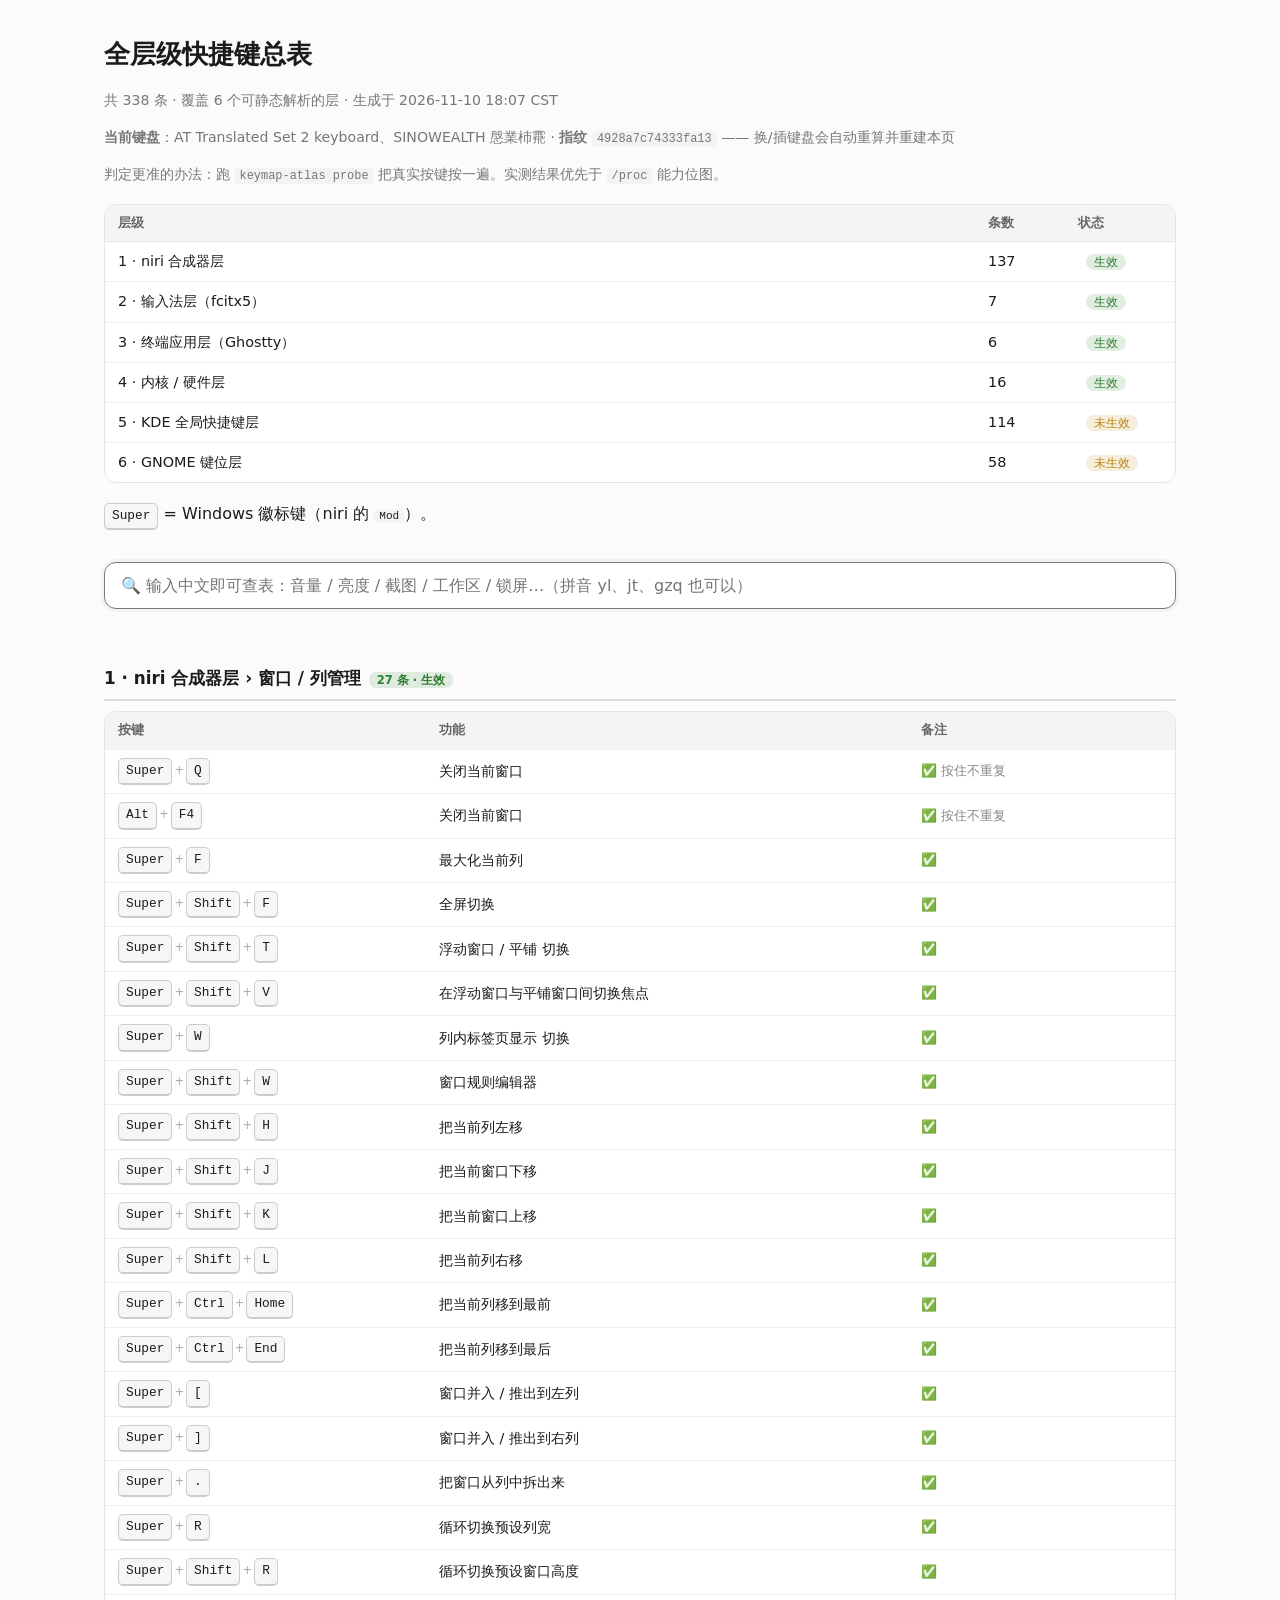
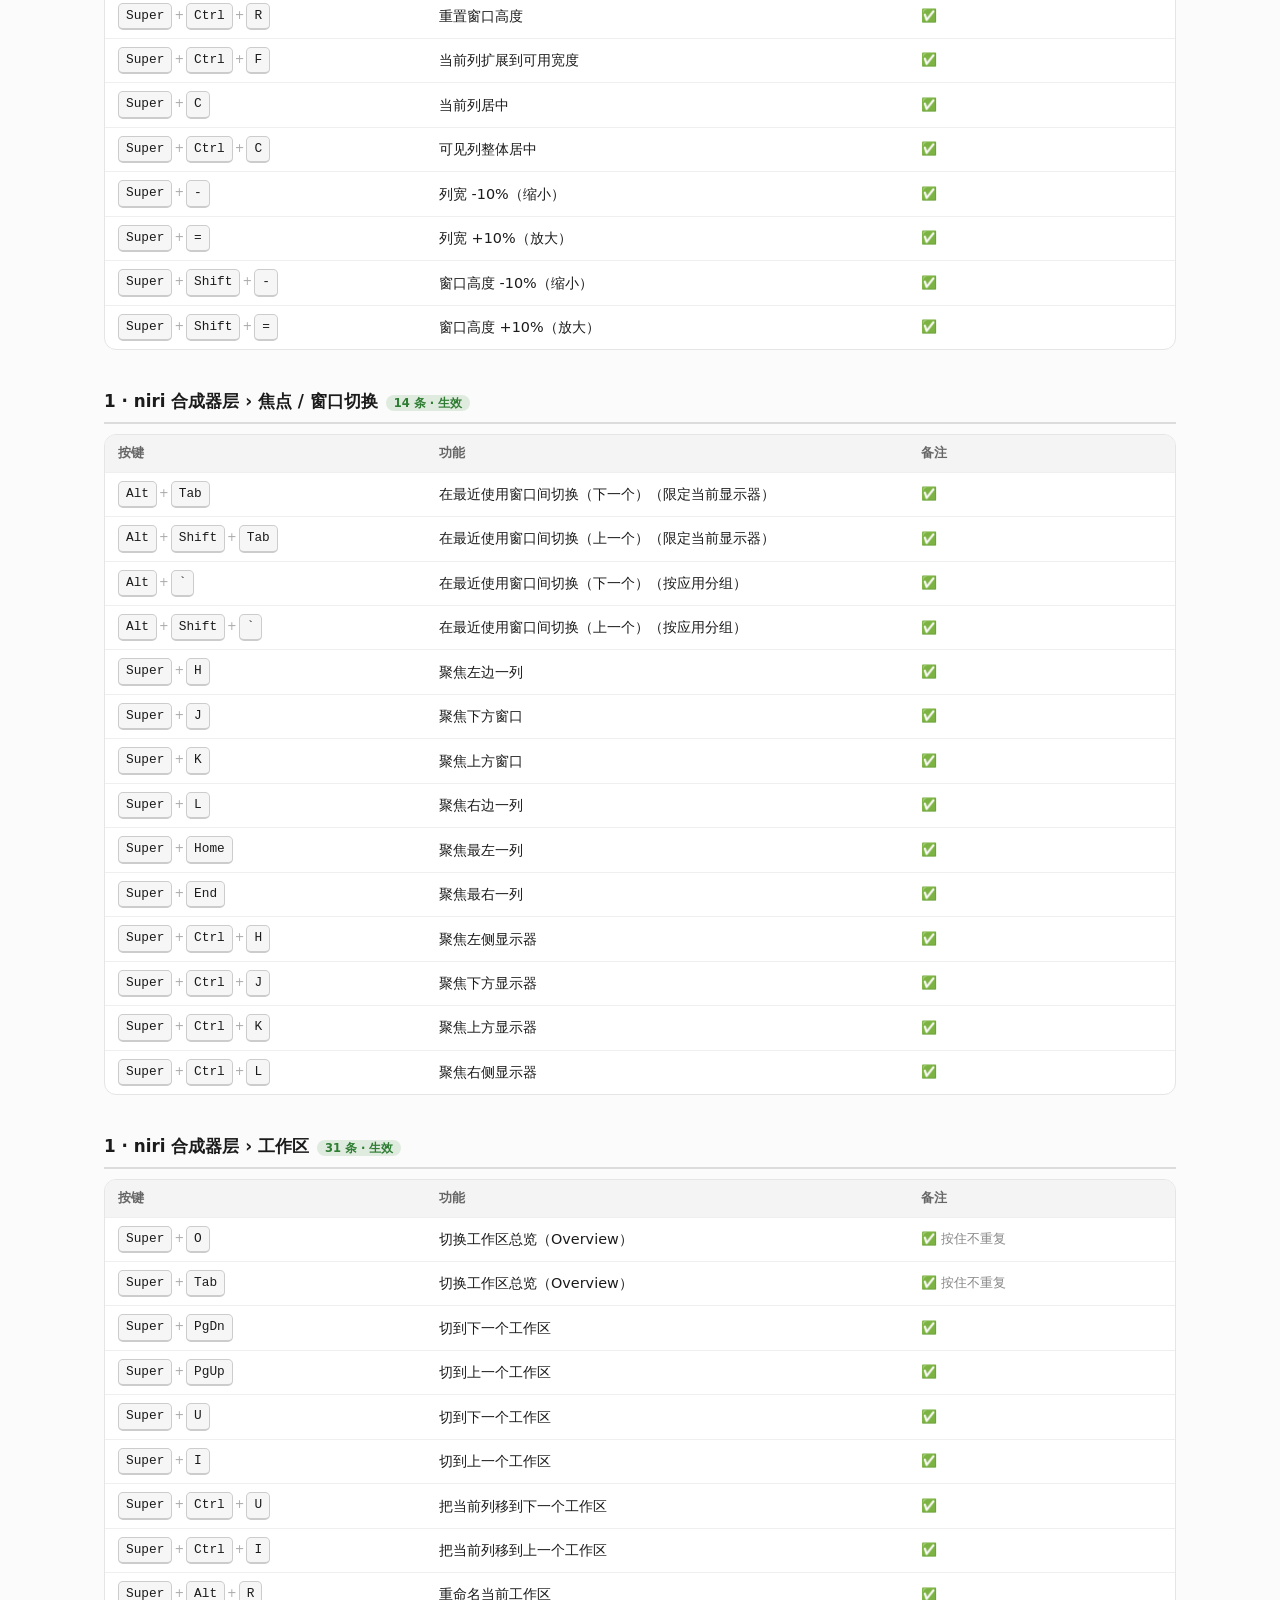
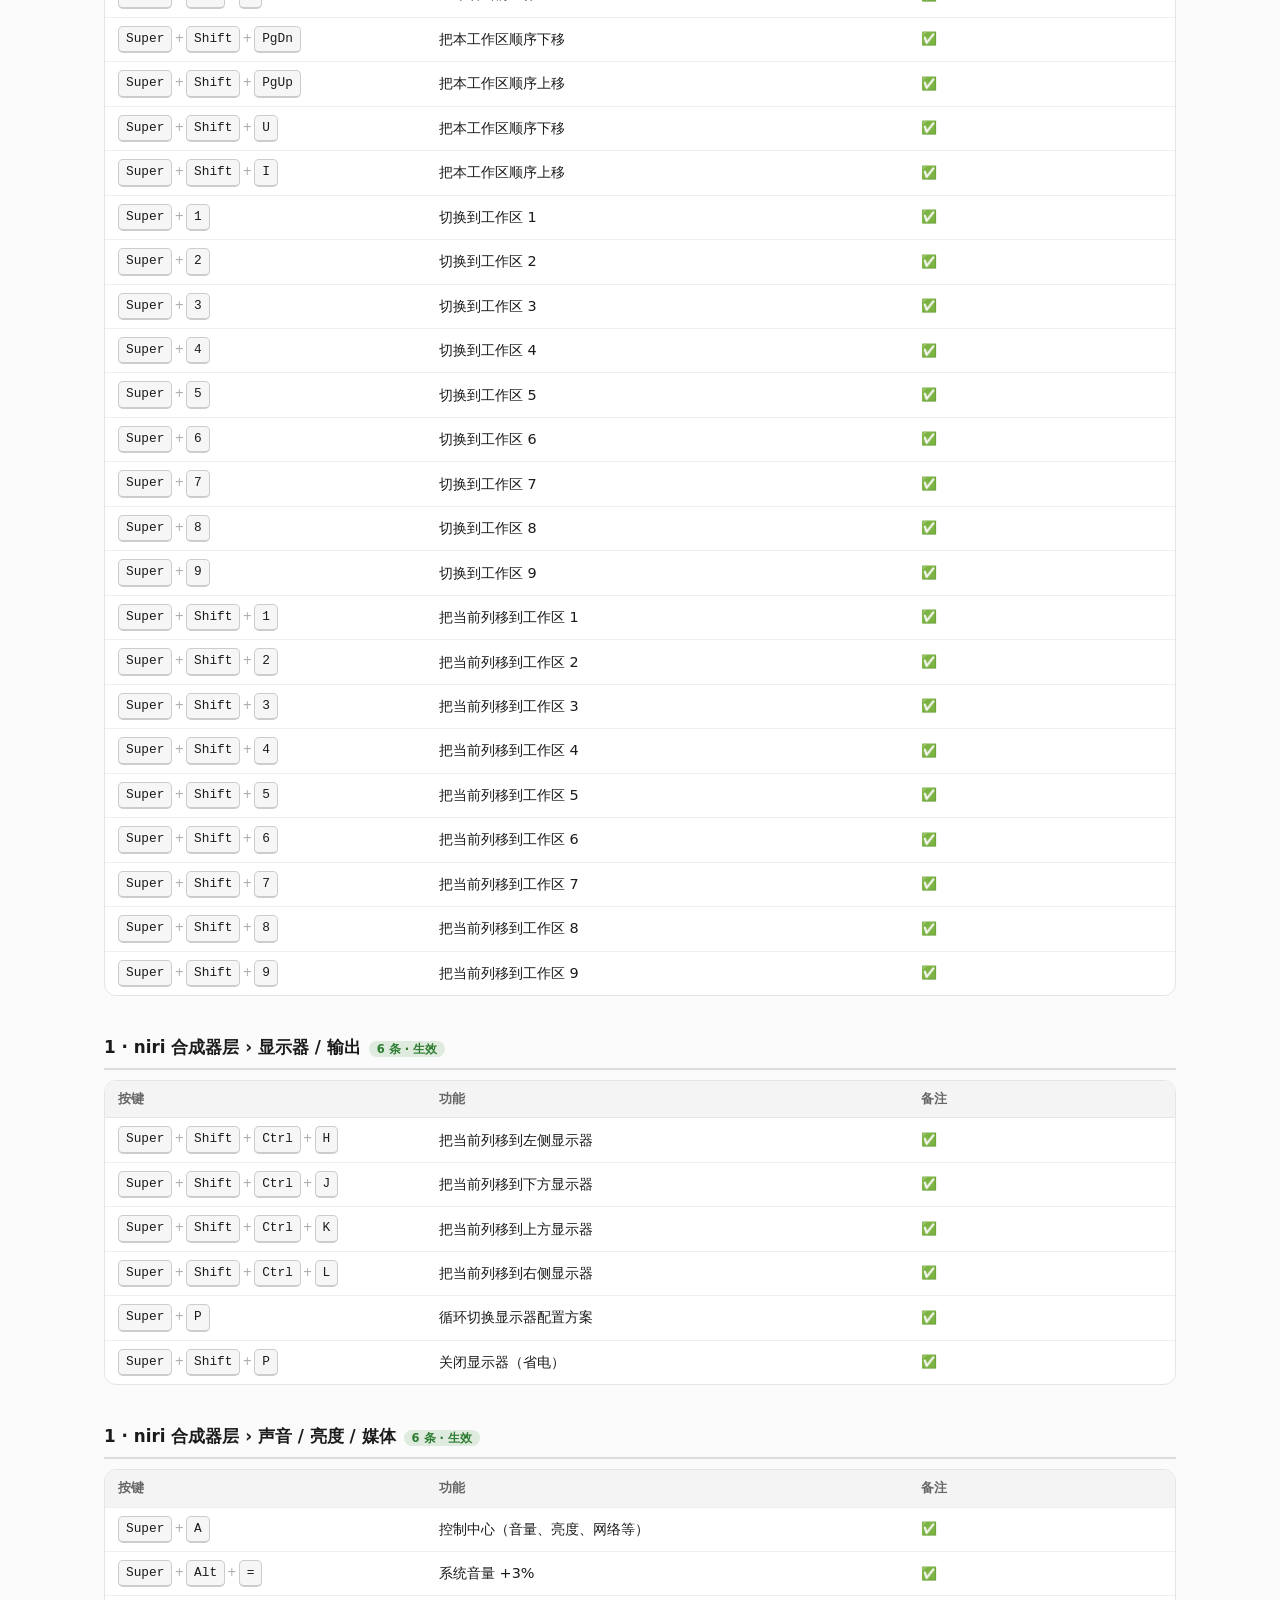
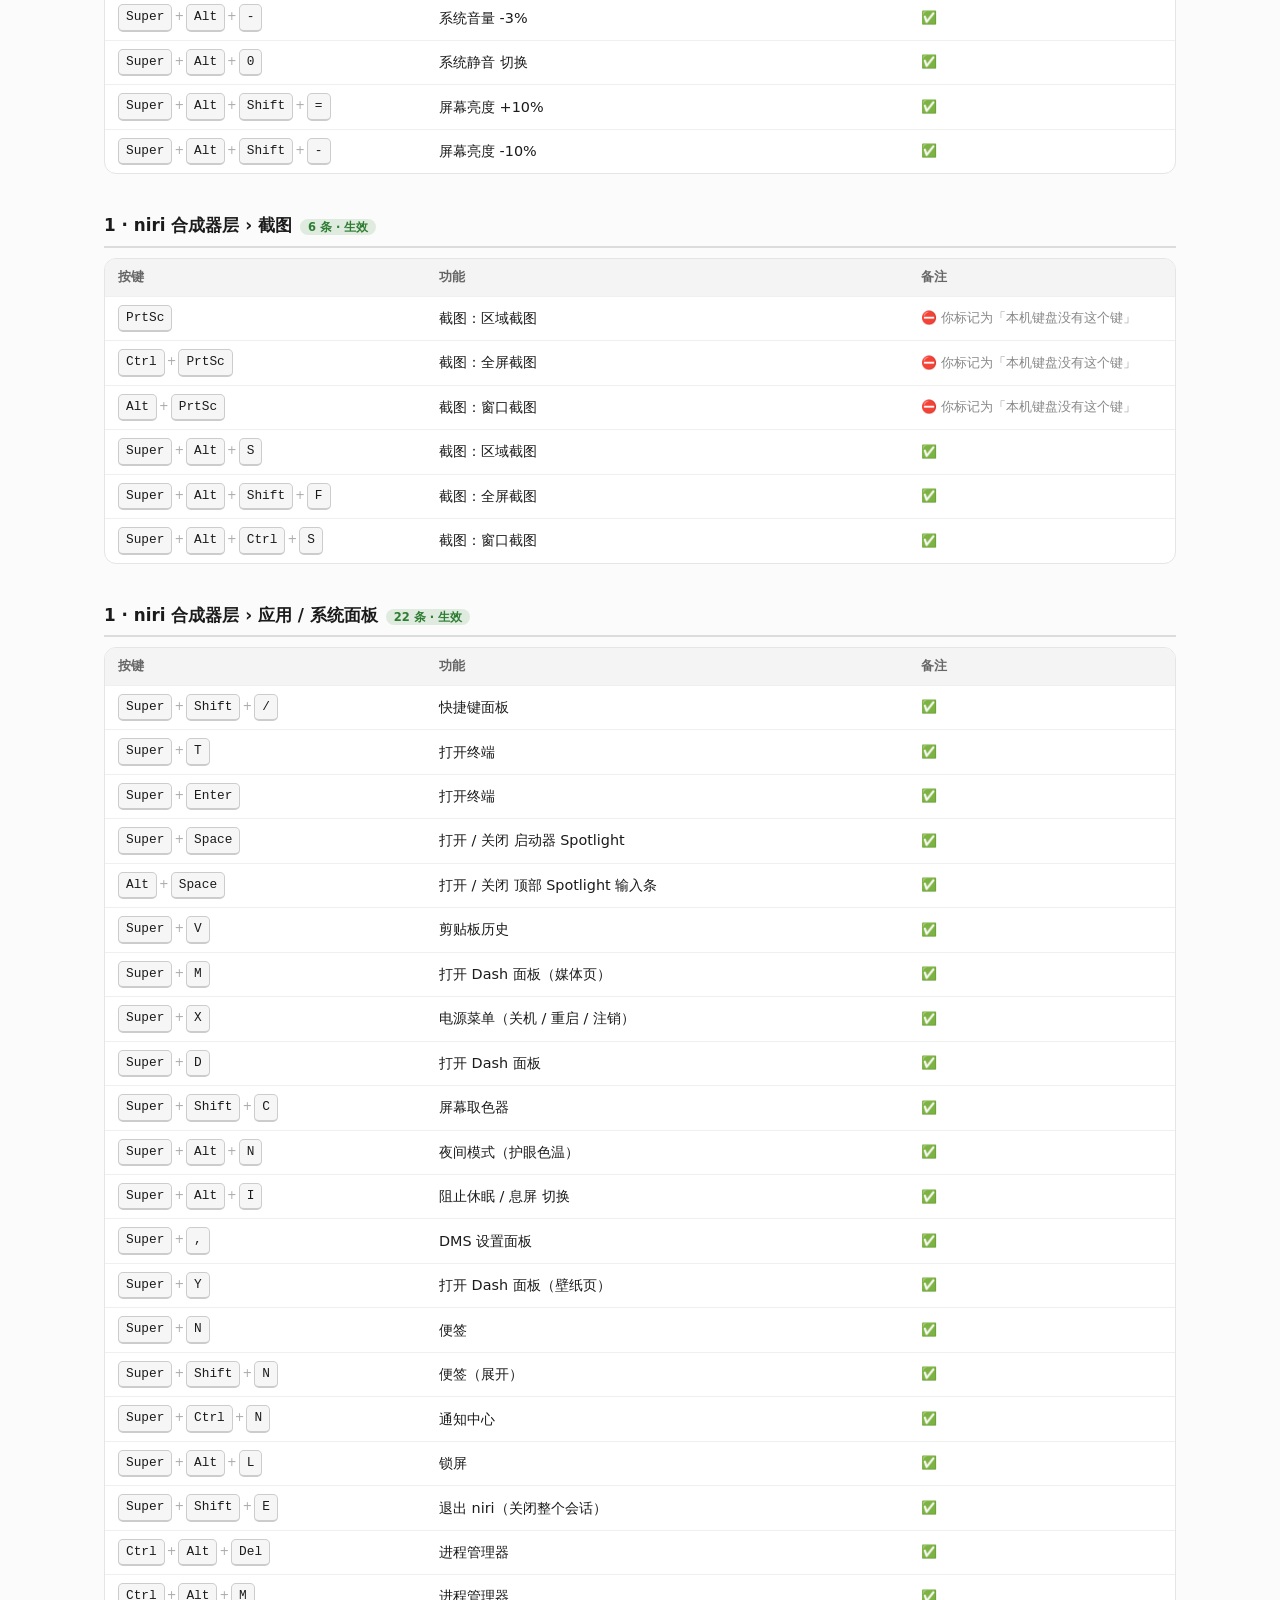
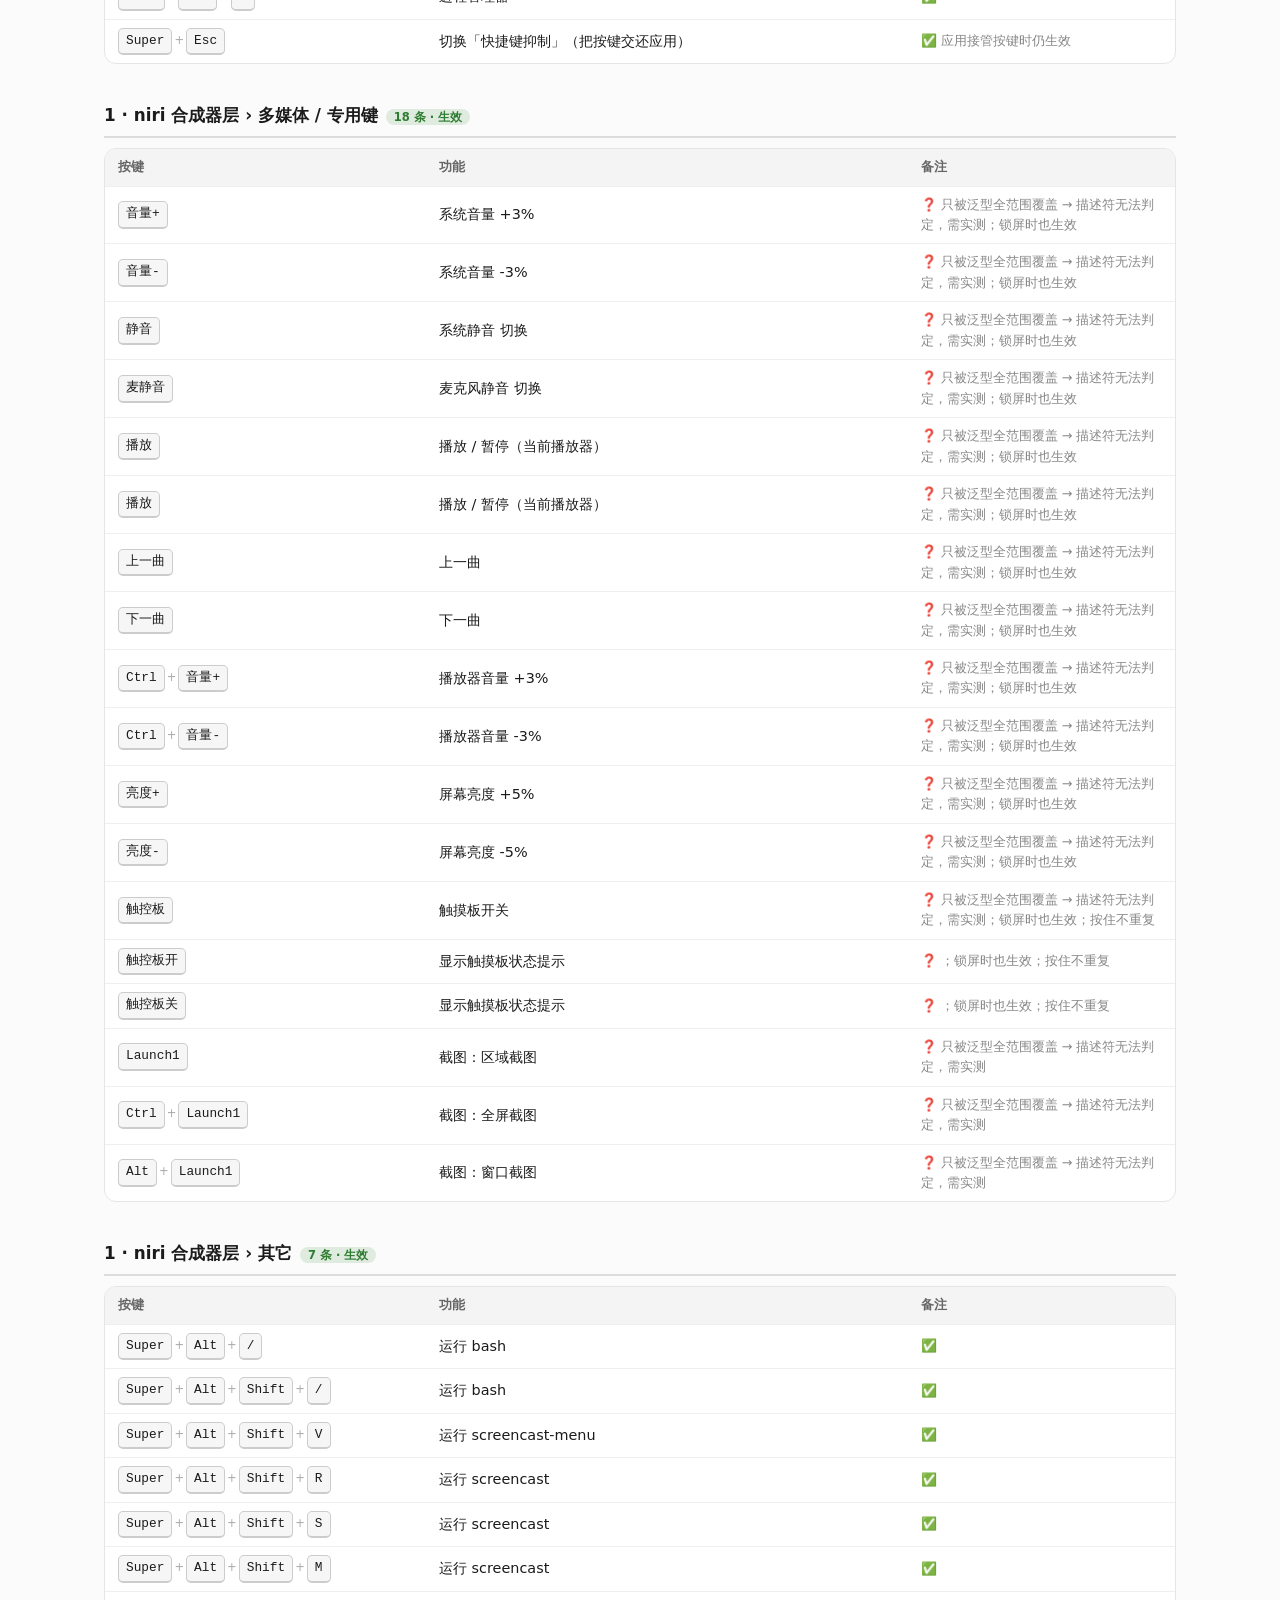
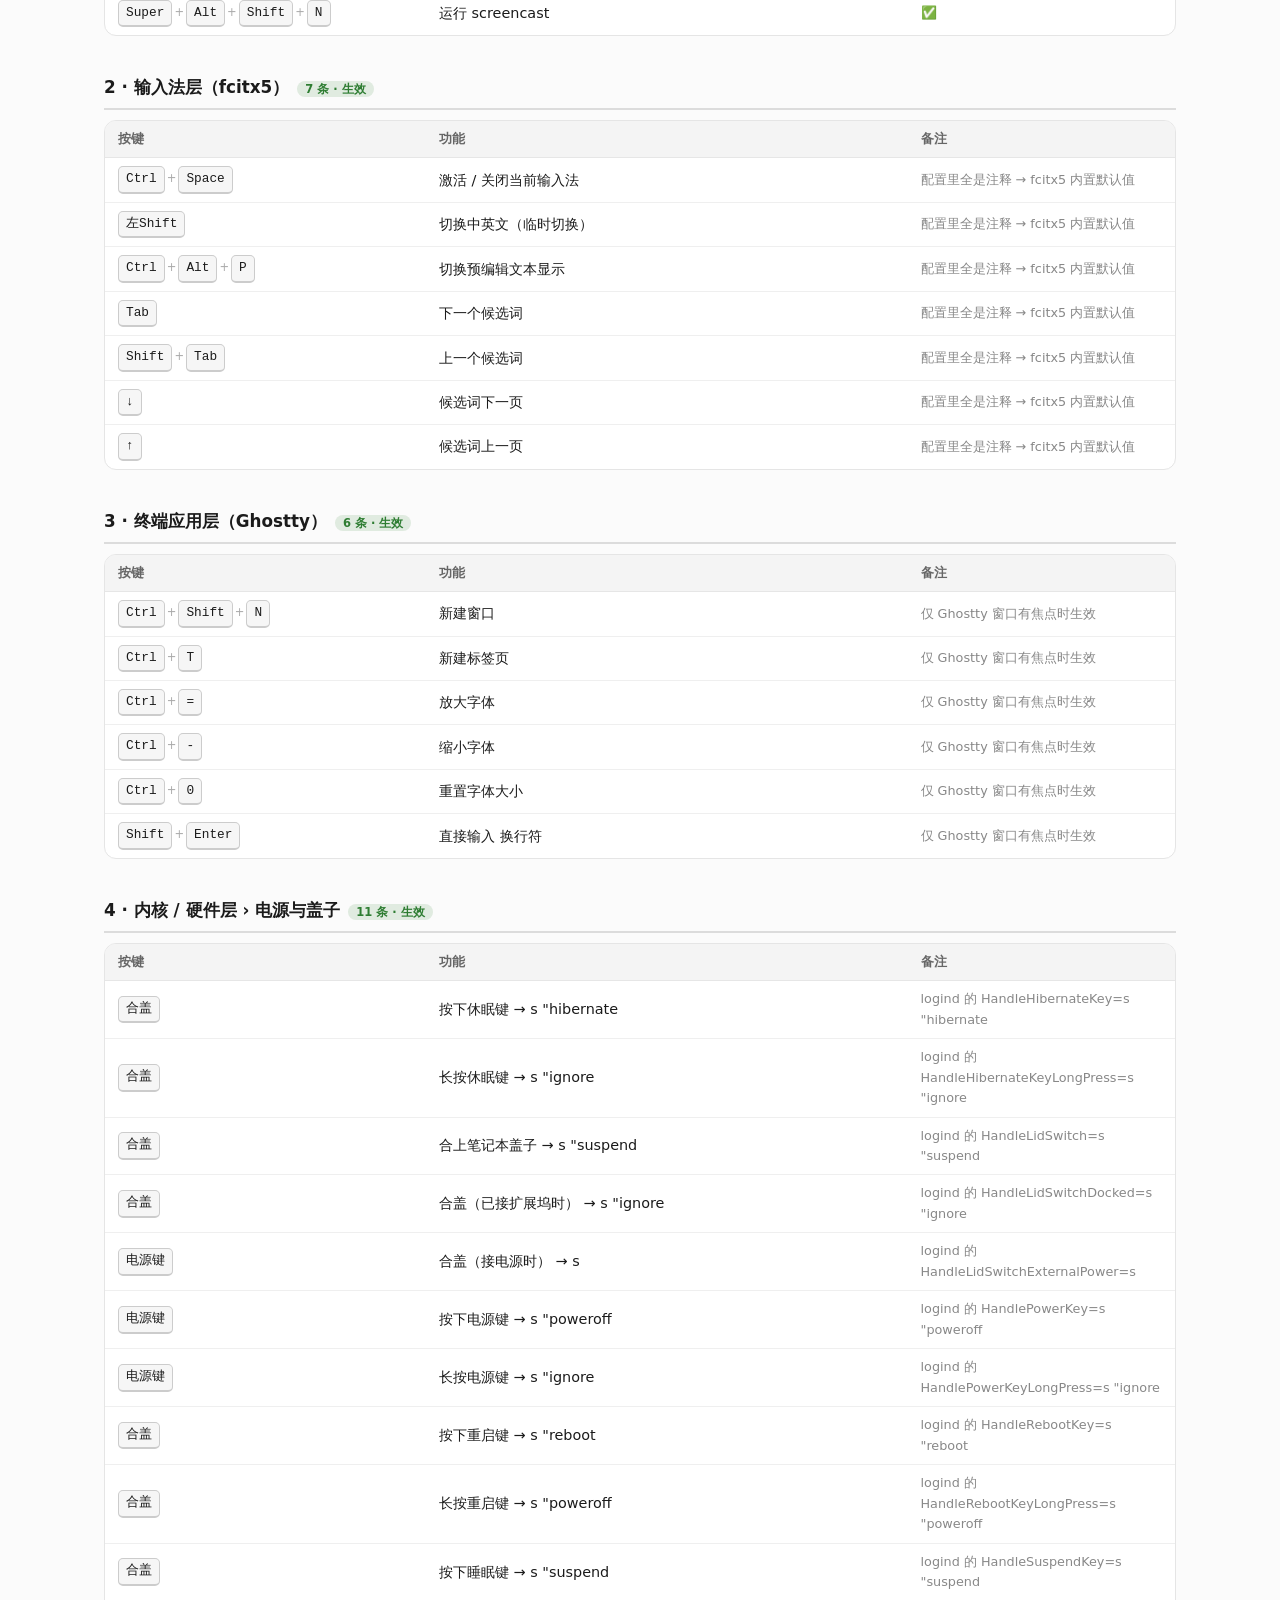
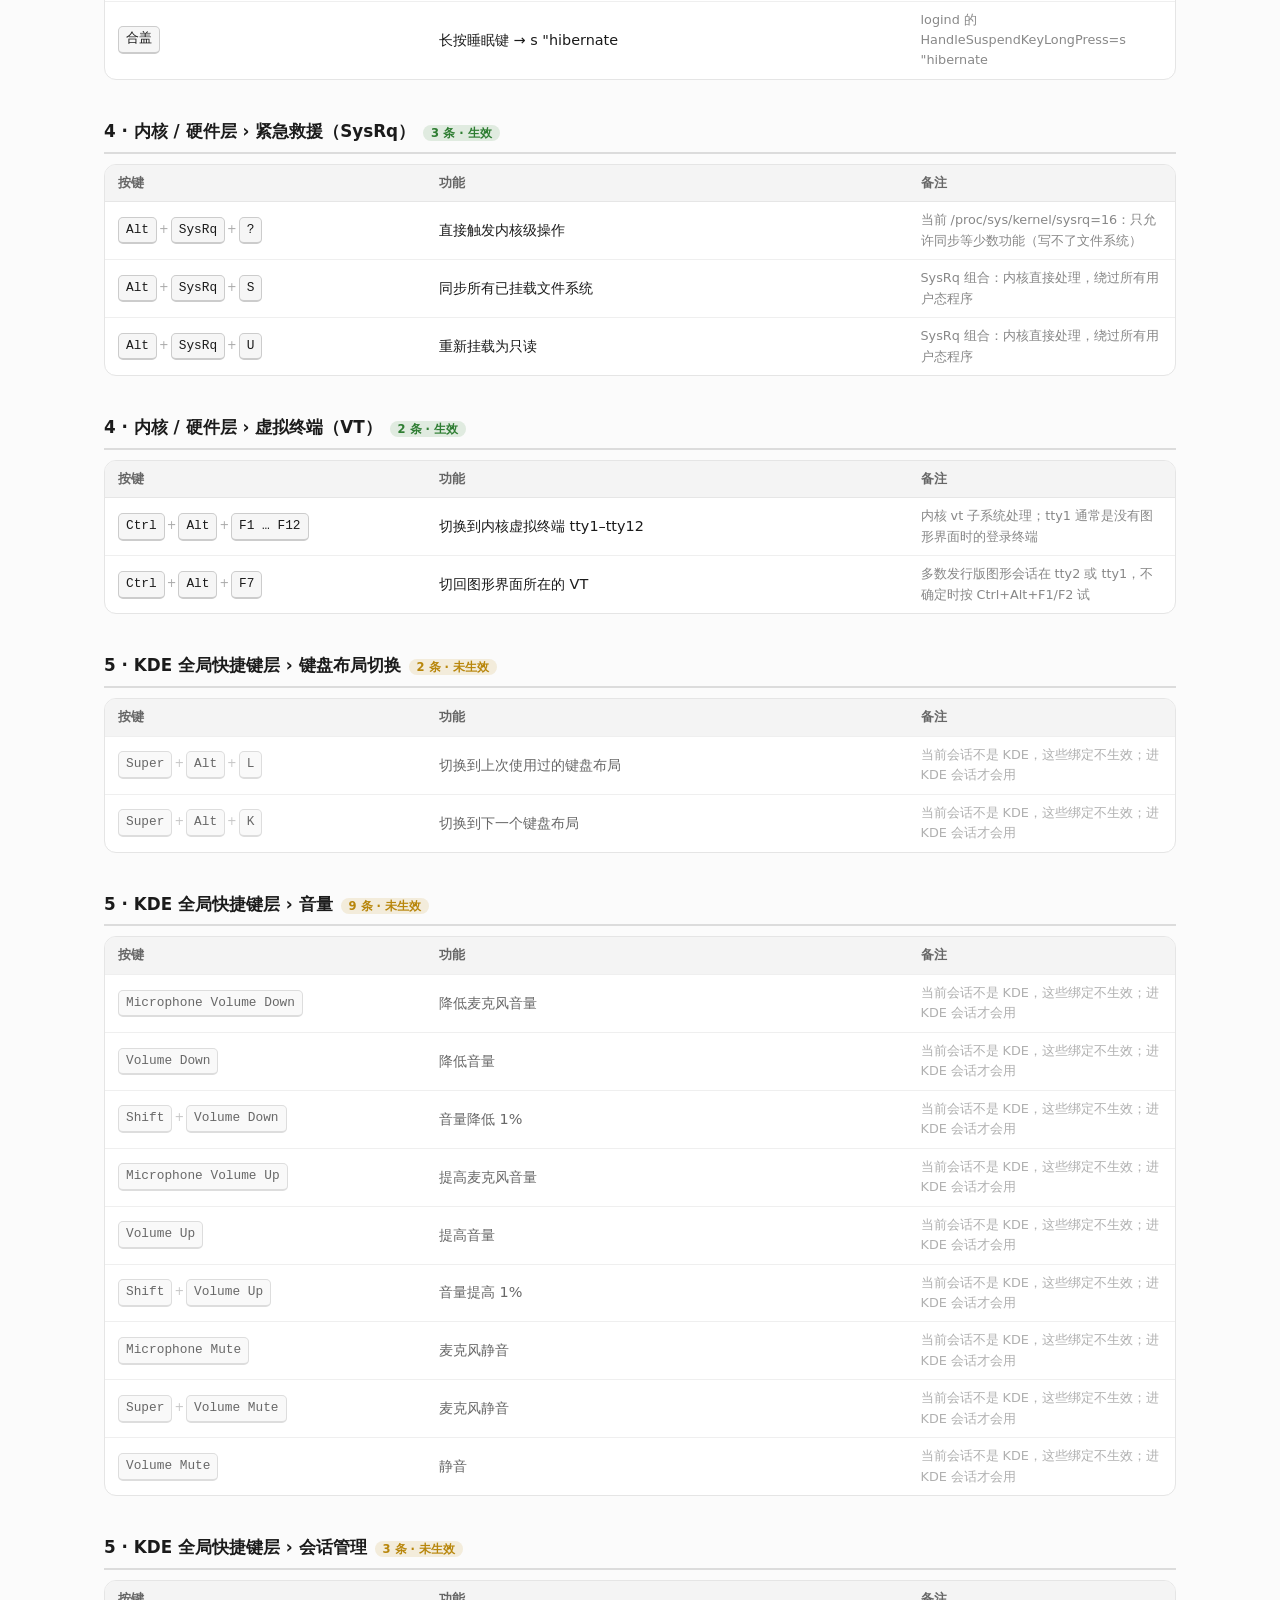
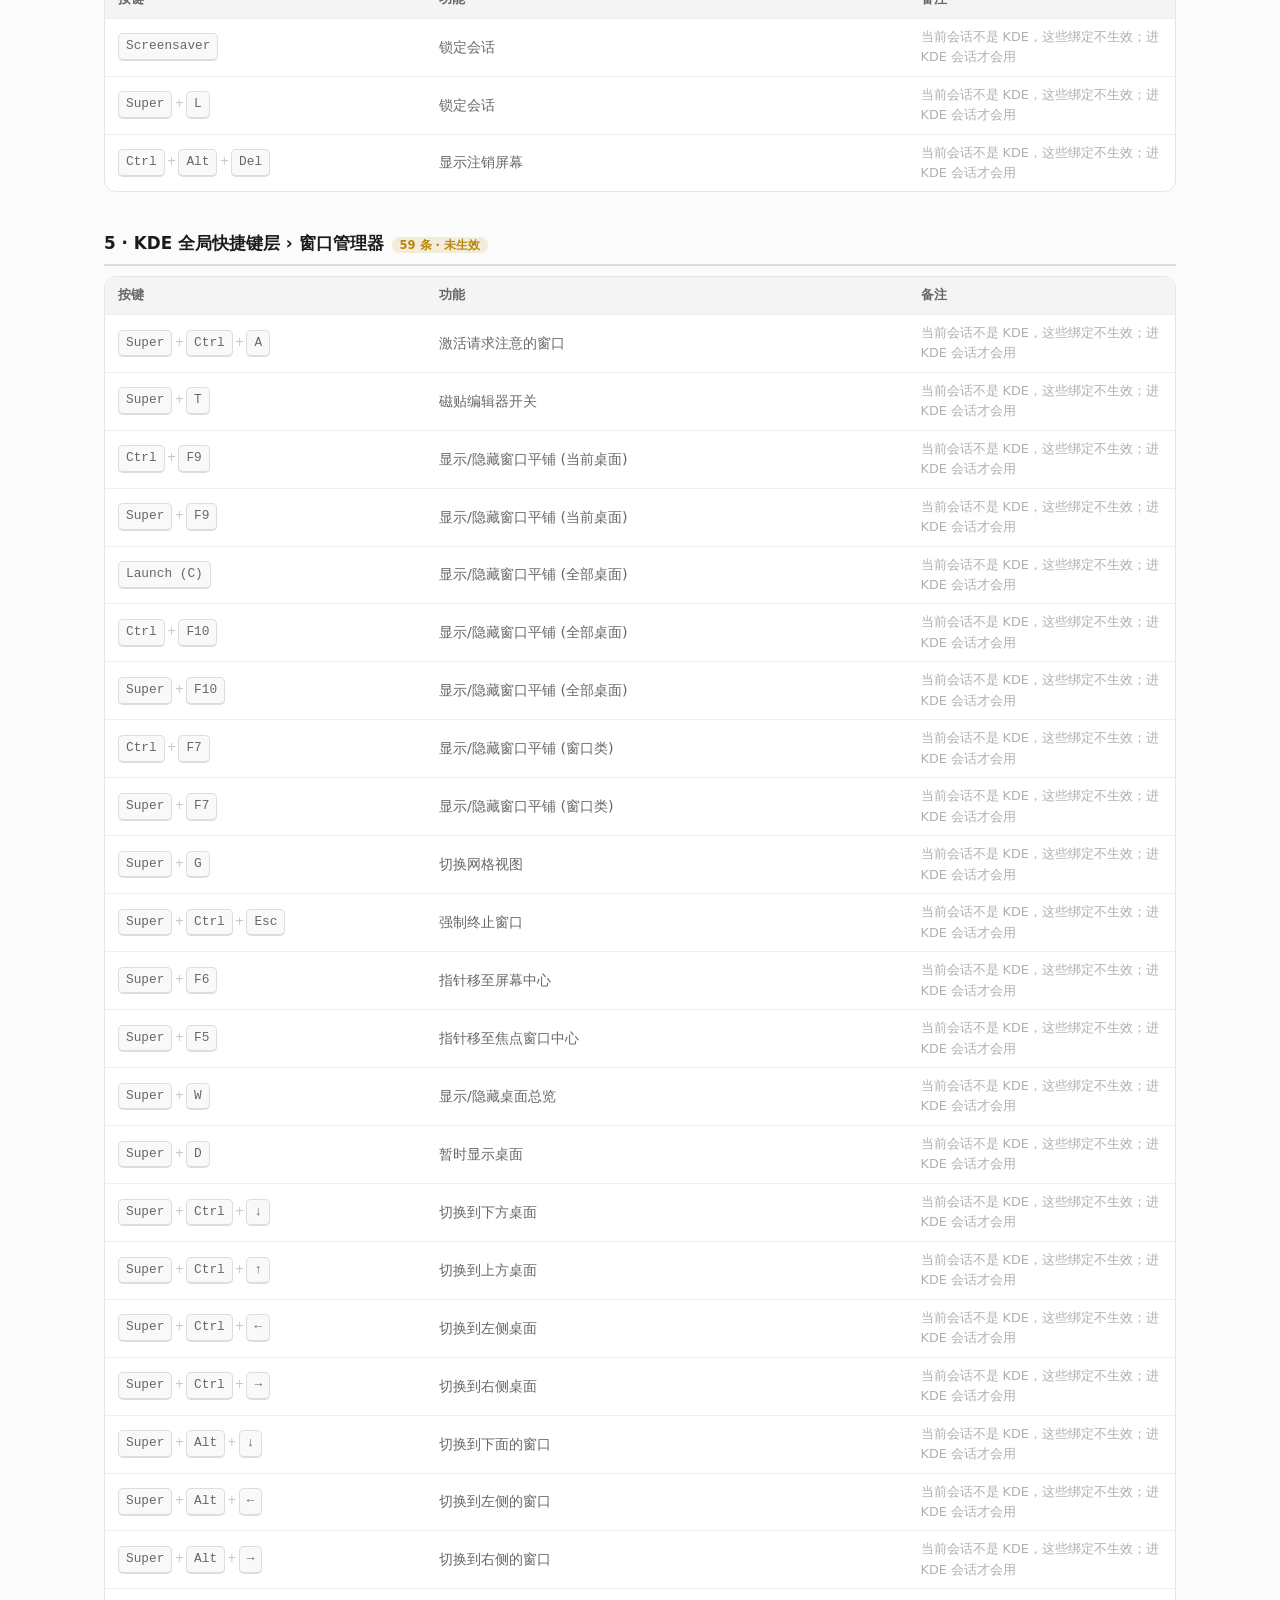
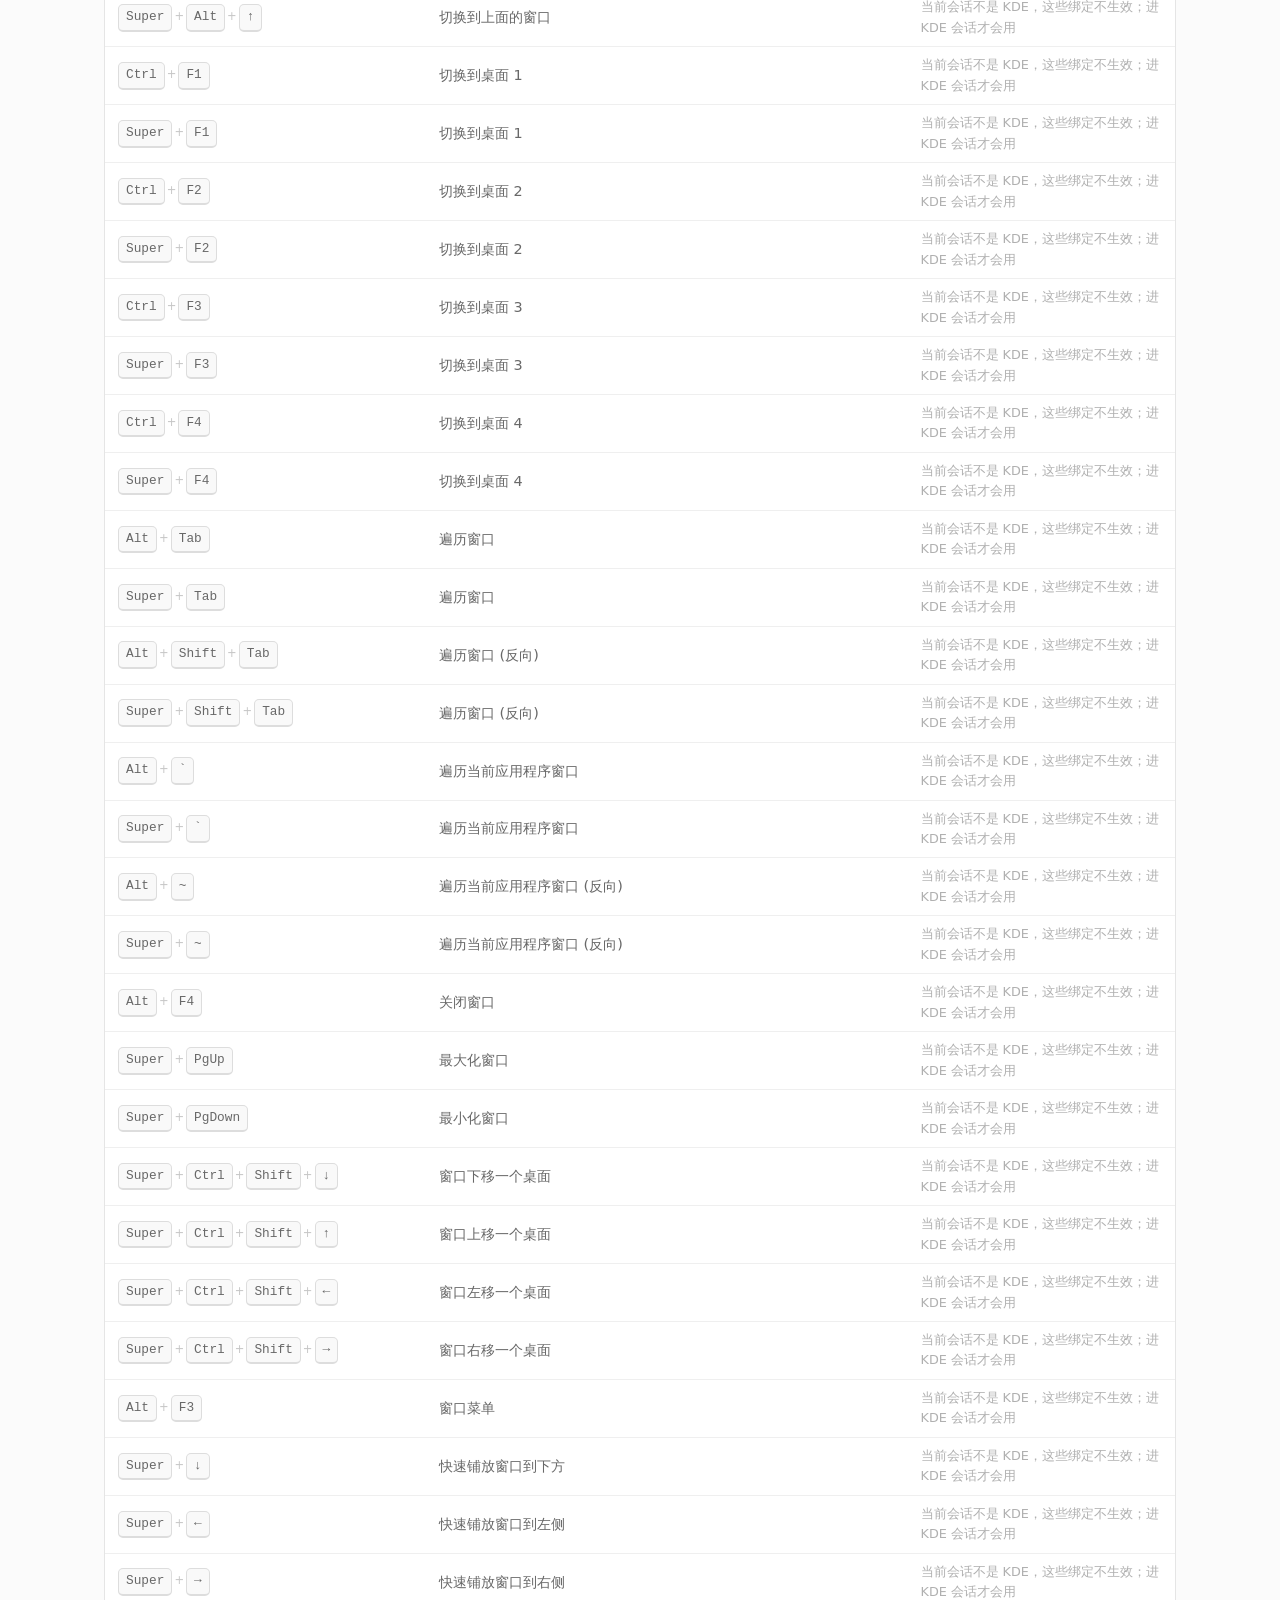
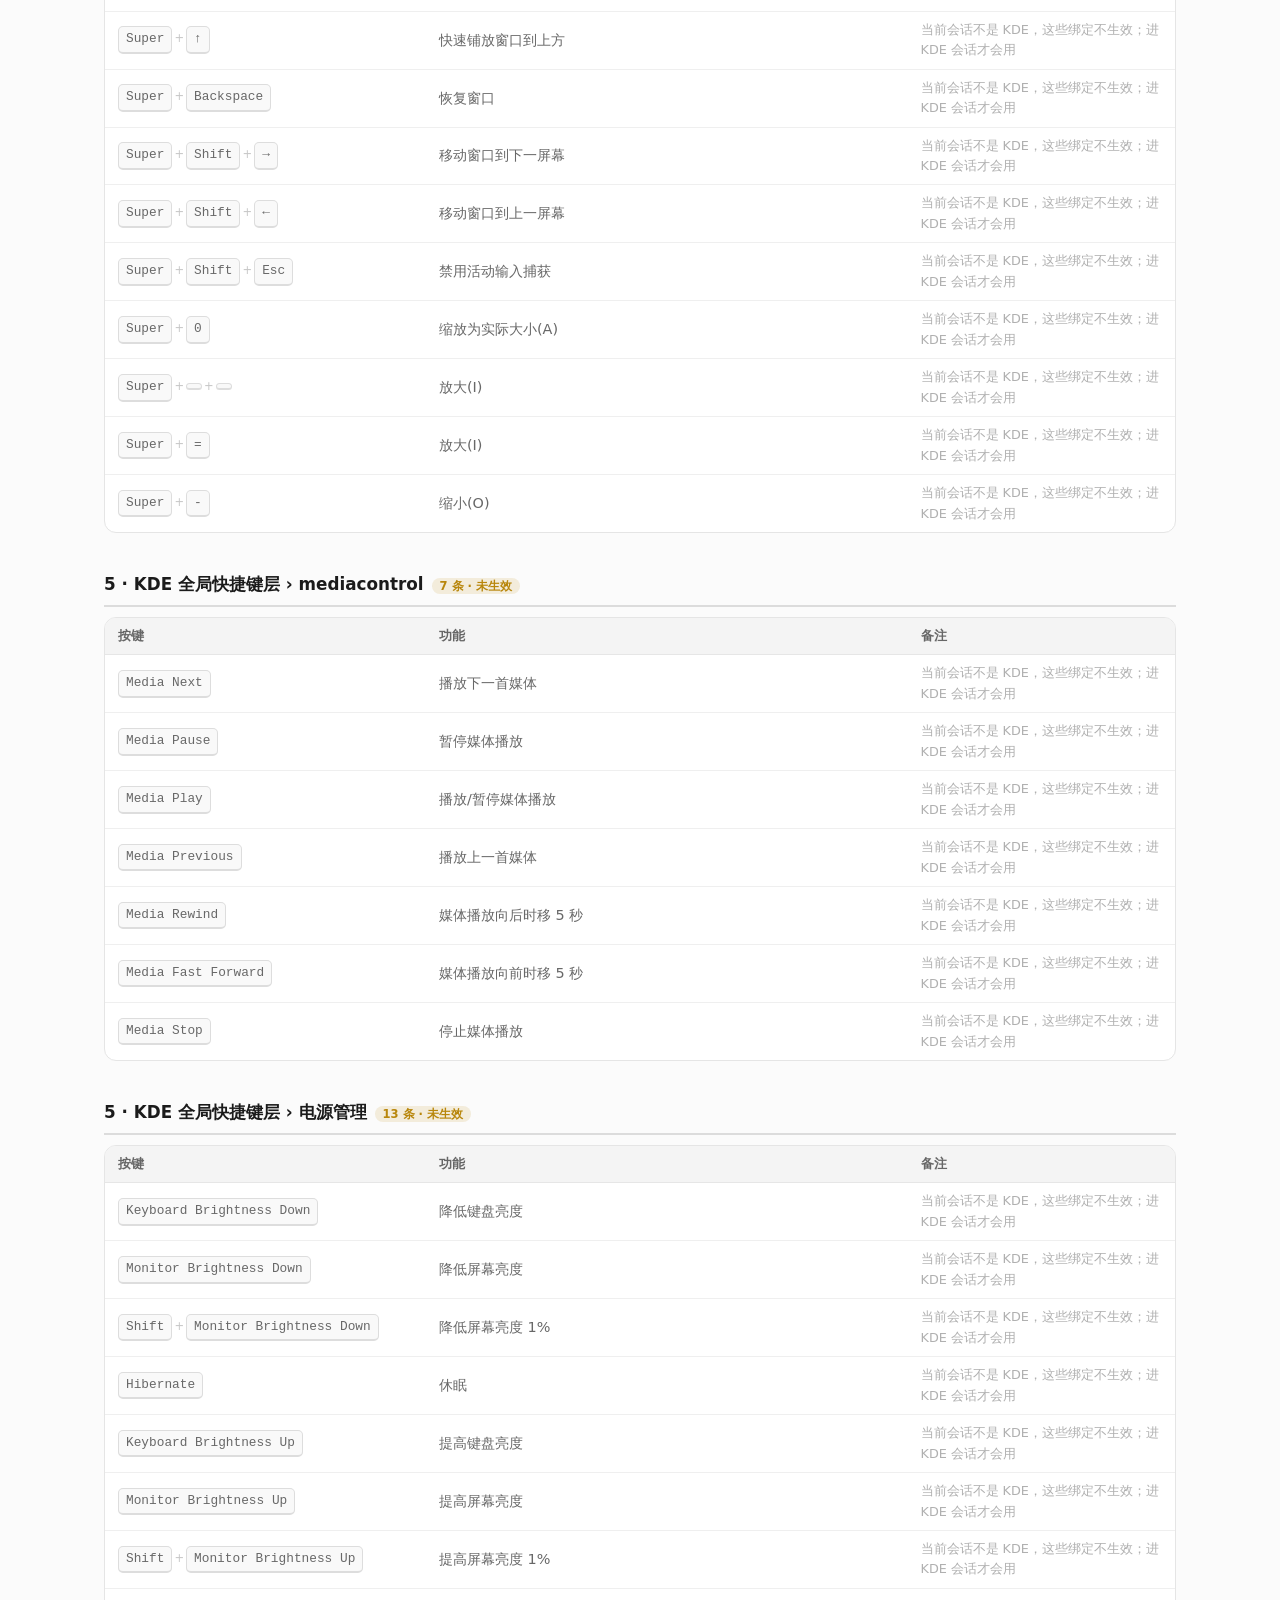
==== examples/all-shortcuts-zh.html @ 3717a6b9 "docs(examples): 提交一份真实产物作为示例 338 条、六层，来自一台 Fedora + niri 的真机。包含 md / html / tsv / json 与两张预览图。  保留示例" ====
<!doctype html><html lang="zh-CN"><head><meta charset="utf-8">
<meta name="viewport" content="width=device-width,initial-scale=1">
<title>全层级快捷键总表 · keymap-atlas</title>
<style>
:root{color-scheme:light dark}
*{box-sizing:border-box}
body{font-family:"Noto Sans CJK SC","Source Han Sans SC",system-ui,sans-serif;
 margin:0 auto;padding:34px 24px 64px;max-width:1120px;line-height:1.6;
 background:#fbfbfb;color:#1b1b1b}
h1{font-size:1.6rem;margin:0 0 6px}
h2{font-size:1.05rem;margin:38px 0 10px;padding-bottom:7px;border-bottom:2px solid #8884}
.sub{color:#777;font-size:.88rem}
table{width:100%;border-collapse:collapse;font-size:.9rem}
.card{background:#fff;border:1px solid #e5e5e5;border-radius:12px;overflow:hidden}
th{text-align:left;padding:8px 13px;background:#f4f4f4;font-size:.8rem;color:#666}
td{padding:8px 13px;border-top:1px solid #8882;vertical-align:middle}
tr:hover td{background:#f7f7f8}
kbd{display:inline-block;font-family:ui-monospace,monospace;font-size:.8rem;padding:2px 7px;
 border:1px solid #ccc;border-bottom-width:2px;border-radius:5px;background:#f6f6f6;
 white-space:nowrap}
.plus{color:#aaa;font-size:.72rem;margin:0 2px}
.tag{font-size:.72rem;padding:1px 8px;border-radius:999px;margin-left:8px;
 background:#8881;color:#666}
.tag.on{background:#2e7d3222;color:#2e7d32}
.tag.off{background:#b8860b22;color:#b8860b}
.off-row{opacity:.66}
.note{color:#888;font-size:.8rem}
#q{position:sticky;top:0;z-index:9;width:100%;font-size:1rem;padding:13px 16px;
 margin:16px 0 4px;border:1px solid #d8d8d8;border-radius:12px;background:#fff;
 color:inherit;font-family:inherit;box-shadow:0 2px 10px #0000000d}
#q:focus{outline:none;border-color:#7a7a7a;box-shadow:0 0 0 3px #8881}
#hint{font-size:.8rem;color:#999;margin:0 0 8px 4px;min-height:1.1em}
.hidden{display:none}
code{font-size:.85em;background:#8881;padding:1px 5px;border-radius:4px}
@media (prefers-color-scheme:dark){
 body{background:#131313;color:#e9e9e9}
 .card{background:#1c1c1c;border-color:#333}
 th{background:#242424;color:#999}
 kbd{background:#2b2b2b;border-color:#444;color:#eee}
 tr:hover td{background:#202020}}
</style></head><body>
<h1>全层级快捷键总表</h1>
<p class="sub">共 338 条 · 覆盖 6 个可静态解析的层 · 生成于 2026-11-10 18:07 CST</p>
<p class="sub"><b>当前键盘</b>：AT Translated Set 2 keyboard、SINOWEALTH 慇業杮䬠 · <b>指纹</b> <code>4928a7c74333fa13</code> —— 换/插键盘会自动重算并重建本页</p>
<p class="sub">判定更准的办法：跑 <code>keymap-atlas probe</code> 把真实按键按一遍。实测结果优先于 <code>/proc</code> 能力位图。</p>
<div class="card" style="margin:18px 0"><table><thead><tr><th>层级</th><th style="width:90px">条数</th><th style="width:110px">状态</th></tr></thead><tbody>
<tr><td>1 · niri 合成器层</td><td>137</td><td><span class="tag on">生效</span></td></tr>
<tr><td>2 · 输入法层（fcitx5）</td><td>7</td><td><span class="tag on">生效</span></td></tr>
<tr><td>3 · 终端应用层（Ghostty）</td><td>6</td><td><span class="tag on">生效</span></td></tr>
<tr><td>4 · 内核 / 硬件层</td><td>16</td><td><span class="tag on">生效</span></td></tr>
<tr><td>5 · KDE 全局快捷键层</td><td>114</td><td><span class="tag off">未生效</span></td></tr>
<tr><td>6 · GNOME 键位层</td><td>58</td><td><span class="tag off">未生效</span></td></tr>
</tbody></table></div>
<p><kbd>Super</kbd> = Windows 徽标键（niri 的 <code>Mod</code>）。</p>
<input id="q" type="search" autocomplete="off" placeholder="🔍 输入中文即可查表：音量 / 亮度 / 截图 / 工作区 / 锁屏…（拼音 yl、jt、gzq 也可以）">
<div id="hint"></div>
<h2>1 · niri 合成器层 › 窗口 / 列管理<span class='tag on'>27 条 · 生效</span></h2>
<div class="card"><table><thead><tr><th style="width:30%">按键</th><th style="width:45%">功能</th><th>备注</th></tr></thead><tbody>
<tr data-b="关闭当前窗口 super q 按住不重复 chuangkou ck window guanbi gb close super"><td><kbd>Super</kbd><span class="plus">+</span><kbd>Q</kbd></td><td>关闭当前窗口</td><td class='note'>✅ 按住不重复</td></tr>
<tr data-b="关闭当前窗口 alt f4 按住不重复 chuangkou ck window guanbi gb close alt f4"><td><kbd>Alt</kbd><span class="plus">+</span><kbd>F4</kbd></td><td>关闭当前窗口</td><td class='note'>✅ 按住不重复</td></tr>
<tr data-b="最大化当前列 super f  lie column zuidahua zdh maximize super"><td><kbd>Super</kbd><span class="plus">+</span><kbd>F</kbd></td><td>最大化当前列</td><td class='note'>✅ </td></tr>
<tr data-b="全屏切换 super shift f  quanping qp fullscreen qiehuan qh switch super shift"><td><kbd>Super</kbd><span class="plus">+</span><kbd>Shift</kbd><span class="plus">+</span><kbd>F</kbd></td><td>全屏切换</td><td class='note'>✅ </td></tr>
<tr data-b="浮动窗口 / 平铺 切换 super shift t  chuangkou ck window fudong fd floating qiehuan qh switch super shift"><td><kbd>Super</kbd><span class="plus">+</span><kbd>Shift</kbd><span class="plus">+</span><kbd>T</kbd></td><td>浮动窗口 / 平铺 切换</td><td class='note'>✅ </td></tr>
<tr data-b="在浮动窗口与平铺窗口间切换焦点 super shift v  chuangkou ck window fudong fd floating qiehuan qh switch super shift"><td><kbd>Super</kbd><span class="plus">+</span><kbd>Shift</kbd><span class="plus">+</span><kbd>V</kbd></td><td>在浮动窗口与平铺窗口间切换焦点</td><td class='note'>✅ </td></tr>
<tr data-b="列内标签页显示 切换 super w  lie column biaoqianye bqy tab qiehuan qh switch super"><td><kbd>Super</kbd><span class="plus">+</span><kbd>W</kbd></td><td>列内标签页显示 切换</td><td class='note'>✅ </td></tr>
<tr data-b="窗口规则编辑器 super shift w  chuangkou ck window super shift"><td><kbd>Super</kbd><span class="plus">+</span><kbd>Shift</kbd><span class="plus">+</span><kbd>W</kbd></td><td>窗口规则编辑器</td><td class='note'>✅ </td></tr>
<tr data-b="把当前列左移 super shift h  lie column super shift"><td><kbd>Super</kbd><span class="plus">+</span><kbd>Shift</kbd><span class="plus">+</span><kbd>H</kbd></td><td>把当前列左移</td><td class='note'>✅ </td></tr>
<tr data-b="把当前窗口下移 super shift j  chuangkou ck window super shift"><td><kbd>Super</kbd><span class="plus">+</span><kbd>Shift</kbd><span class="plus">+</span><kbd>J</kbd></td><td>把当前窗口下移</td><td class='note'>✅ </td></tr>
<tr data-b="把当前窗口上移 super shift k  chuangkou ck window super shift"><td><kbd>Super</kbd><span class="plus">+</span><kbd>Shift</kbd><span class="plus">+</span><kbd>K</kbd></td><td>把当前窗口上移</td><td class='note'>✅ </td></tr>
<tr data-b="把当前列右移 super shift l  lie column super shift"><td><kbd>Super</kbd><span class="plus">+</span><kbd>Shift</kbd><span class="plus">+</span><kbd>L</kbd></td><td>把当前列右移</td><td class='note'>✅ </td></tr>
<tr data-b="把当前列移到最前 super ctrl home  lie column super ctrl home"><td><kbd>Super</kbd><span class="plus">+</span><kbd>Ctrl</kbd><span class="plus">+</span><kbd>Home</kbd></td><td>把当前列移到最前</td><td class='note'>✅ </td></tr>
<tr data-b="把当前列移到最后 super ctrl end  lie column super ctrl end"><td><kbd>Super</kbd><span class="plus">+</span><kbd>Ctrl</kbd><span class="plus">+</span><kbd>End</kbd></td><td>把当前列移到最后</td><td class='note'>✅ </td></tr>
<tr data-b="窗口并入 / 推出到左列 super [  chuangkou ck window lie column super ["><td><kbd>Super</kbd><span class="plus">+</span><kbd>[</kbd></td><td>窗口并入 / 推出到左列</td><td class='note'>✅ </td></tr>
<tr data-b="窗口并入 / 推出到右列 super ]  chuangkou ck window lie column super ]"><td><kbd>Super</kbd><span class="plus">+</span><kbd>]</kbd></td><td>窗口并入 / 推出到右列</td><td class='note'>✅ </td></tr>
<tr data-b="把窗口从列中拆出来 super .  chuangkou ck window lie column super ."><td><kbd>Super</kbd><span class="plus">+</span><kbd>.</kbd></td><td>把窗口从列中拆出来</td><td class='note'>✅ </td></tr>
<tr data-b="循环切换预设列宽 super r  lie column qiehuan qh switch super"><td><kbd>Super</kbd><span class="plus">+</span><kbd>R</kbd></td><td>循环切换预设列宽</td><td class='note'>✅ </td></tr>
<tr data-b="循环切换预设窗口高度 super shift r  chuangkou ck window qiehuan qh switch super shift"><td><kbd>Super</kbd><span class="plus">+</span><kbd>Shift</kbd><span class="plus">+</span><kbd>R</kbd></td><td>循环切换预设窗口高度</td><td class='note'>✅ </td></tr>
<tr data-b="重置窗口高度 super ctrl r  chuangkou ck window super ctrl"><td><kbd>Super</kbd><span class="plus">+</span><kbd>Ctrl</kbd><span class="plus">+</span><kbd>R</kbd></td><td>重置窗口高度</td><td class='note'>✅ </td></tr>
<tr data-b="当前列扩展到可用宽度 super ctrl f  lie column super ctrl"><td><kbd>Super</kbd><span class="plus">+</span><kbd>Ctrl</kbd><span class="plus">+</span><kbd>F</kbd></td><td>当前列扩展到可用宽度</td><td class='note'>✅ </td></tr>
<tr data-b="当前列居中 super c  lie column juzhong jz center super"><td><kbd>Super</kbd><span class="plus">+</span><kbd>C</kbd></td><td>当前列居中</td><td class='note'>✅ </td></tr>
<tr data-b="可见列整体居中 super ctrl c  lie column juzhong jz center super ctrl"><td><kbd>Super</kbd><span class="plus">+</span><kbd>Ctrl</kbd><span class="plus">+</span><kbd>C</kbd></td><td>可见列整体居中</td><td class='note'>✅ </td></tr>
<tr data-b="列宽 -10%（缩小） super -  lie column suoxiao sx super -"><td><kbd>Super</kbd><span class="plus">+</span><kbd>-</kbd></td><td>列宽 -10%（缩小）</td><td class='note'>✅ </td></tr>
<tr data-b="列宽 +10%（放大） super =  lie column fangda fd zoom super ="><td><kbd>Super</kbd><span class="plus">+</span><kbd>=</kbd></td><td>列宽 +10%（放大）</td><td class='note'>✅ </td></tr>
<tr data-b="窗口高度 -10%（缩小） super shift -  chuangkou ck window suoxiao sx super shift -"><td><kbd>Super</kbd><span class="plus">+</span><kbd>Shift</kbd><span class="plus">+</span><kbd>-</kbd></td><td>窗口高度 -10%（缩小）</td><td class='note'>✅ </td></tr>
<tr data-b="窗口高度 +10%（放大） super shift =  chuangkou ck window fangda fd zoom super shift ="><td><kbd>Super</kbd><span class="plus">+</span><kbd>Shift</kbd><span class="plus">+</span><kbd>=</kbd></td><td>窗口高度 +10%（放大）</td><td class='note'>✅ </td></tr>
</tbody></table></div>
<h2>1 · niri 合成器层 › 焦点 / 窗口切换<span class='tag on'>14 条 · 生效</span></h2>
<div class="card"><table><thead><tr><th style="width:30%">按键</th><th style="width:45%">功能</th><th>备注</th></tr></thead><tbody>
<tr data-b="在最近使用窗口间切换（下一个）（限定当前显示器） alt tab  chuangkou ck window xianshiqi xsq monitor qiehuan qh switch alt tab"><td><kbd>Alt</kbd><span class="plus">+</span><kbd>Tab</kbd></td><td>在最近使用窗口间切换（下一个）（限定当前显示器）</td><td class='note'>✅ </td></tr>
<tr data-b="在最近使用窗口间切换（上一个）（限定当前显示器） alt shift tab  chuangkou ck window xianshiqi xsq monitor qiehuan qh switch alt shift tab"><td><kbd>Alt</kbd><span class="plus">+</span><kbd>Shift</kbd><span class="plus">+</span><kbd>Tab</kbd></td><td>在最近使用窗口间切换（上一个）（限定当前显示器）</td><td class='note'>✅ </td></tr>
<tr data-b="在最近使用窗口间切换（下一个）（按应用分组） alt `  chuangkou ck window qiehuan qh switch alt `"><td><kbd>Alt</kbd><span class="plus">+</span><kbd>`</kbd></td><td>在最近使用窗口间切换（下一个）（按应用分组）</td><td class='note'>✅ </td></tr>
<tr data-b="在最近使用窗口间切换（上一个）（按应用分组） alt shift `  chuangkou ck window qiehuan qh switch alt shift `"><td><kbd>Alt</kbd><span class="plus">+</span><kbd>Shift</kbd><span class="plus">+</span><kbd>`</kbd></td><td>在最近使用窗口间切换（上一个）（按应用分组）</td><td class='note'>✅ </td></tr>
<tr data-b="聚焦左边一列 super h  lie column jujiao jj focus super"><td><kbd>Super</kbd><span class="plus">+</span><kbd>H</kbd></td><td>聚焦左边一列</td><td class='note'>✅ </td></tr>
<tr data-b="聚焦下方窗口 super j  chuangkou ck window jujiao jj focus super"><td><kbd>Super</kbd><span class="plus">+</span><kbd>J</kbd></td><td>聚焦下方窗口</td><td class='note'>✅ </td></tr>
<tr data-b="聚焦上方窗口 super k  chuangkou ck window jujiao jj focus super"><td><kbd>Super</kbd><span class="plus">+</span><kbd>K</kbd></td><td>聚焦上方窗口</td><td class='note'>✅ </td></tr>
<tr data-b="聚焦右边一列 super l  lie column jujiao jj focus super"><td><kbd>Super</kbd><span class="plus">+</span><kbd>L</kbd></td><td>聚焦右边一列</td><td class='note'>✅ </td></tr>
<tr data-b="聚焦最左一列 super home  lie column jujiao jj focus super home"><td><kbd>Super</kbd><span class="plus">+</span><kbd>Home</kbd></td><td>聚焦最左一列</td><td class='note'>✅ </td></tr>
<tr data-b="聚焦最右一列 super end  lie column jujiao jj focus super end"><td><kbd>Super</kbd><span class="plus">+</span><kbd>End</kbd></td><td>聚焦最右一列</td><td class='note'>✅ </td></tr>
<tr data-b="聚焦左侧显示器 super ctrl h  xianshiqi xsq monitor jujiao jj focus super ctrl"><td><kbd>Super</kbd><span class="plus">+</span><kbd>Ctrl</kbd><span class="plus">+</span><kbd>H</kbd></td><td>聚焦左侧显示器</td><td class='note'>✅ </td></tr>
<tr data-b="聚焦下方显示器 super ctrl j  xianshiqi xsq monitor jujiao jj focus super ctrl"><td><kbd>Super</kbd><span class="plus">+</span><kbd>Ctrl</kbd><span class="plus">+</span><kbd>J</kbd></td><td>聚焦下方显示器</td><td class='note'>✅ </td></tr>
<tr data-b="聚焦上方显示器 super ctrl k  xianshiqi xsq monitor jujiao jj focus super ctrl"><td><kbd>Super</kbd><span class="plus">+</span><kbd>Ctrl</kbd><span class="plus">+</span><kbd>K</kbd></td><td>聚焦上方显示器</td><td class='note'>✅ </td></tr>
<tr data-b="聚焦右侧显示器 super ctrl l  xianshiqi xsq monitor jujiao jj focus super ctrl"><td><kbd>Super</kbd><span class="plus">+</span><kbd>Ctrl</kbd><span class="plus">+</span><kbd>L</kbd></td><td>聚焦右侧显示器</td><td class='note'>✅ </td></tr>
</tbody></table></div>
<h2>1 · niri 合成器层 › 工作区<span class='tag on'>31 条 · 生效</span></h2>
<div class="card"><table><thead><tr><th style="width:30%">按键</th><th style="width:45%">功能</th><th>备注</th></tr></thead><tbody>
<tr data-b="切换工作区总览（overview） super o 按住不重复 gongzuoqu gzq workspace zonglan zl overview qiehuan qh switch super"><td><kbd>Super</kbd><span class="plus">+</span><kbd>O</kbd></td><td>切换工作区总览（Overview）</td><td class='note'>✅ 按住不重复</td></tr>
<tr data-b="切换工作区总览（overview） super tab 按住不重复 gongzuoqu gzq workspace zonglan zl overview qiehuan qh switch super tab"><td><kbd>Super</kbd><span class="plus">+</span><kbd>Tab</kbd></td><td>切换工作区总览（Overview）</td><td class='note'>✅ 按住不重复</td></tr>
<tr data-b="切到下一个工作区 super pgdn  gongzuoqu gzq workspace super pgdn"><td><kbd>Super</kbd><span class="plus">+</span><kbd>PgDn</kbd></td><td>切到下一个工作区</td><td class='note'>✅ </td></tr>
<tr data-b="切到上一个工作区 super pgup  gongzuoqu gzq workspace super pgup"><td><kbd>Super</kbd><span class="plus">+</span><kbd>PgUp</kbd></td><td>切到上一个工作区</td><td class='note'>✅ </td></tr>
<tr data-b="切到下一个工作区 super u  gongzuoqu gzq workspace super"><td><kbd>Super</kbd><span class="plus">+</span><kbd>U</kbd></td><td>切到下一个工作区</td><td class='note'>✅ </td></tr>
<tr data-b="切到上一个工作区 super i  gongzuoqu gzq workspace super"><td><kbd>Super</kbd><span class="plus">+</span><kbd>I</kbd></td><td>切到上一个工作区</td><td class='note'>✅ </td></tr>
<tr data-b="把当前列移到下一个工作区 super ctrl u  lie column gongzuoqu gzq workspace super ctrl"><td><kbd>Super</kbd><span class="plus">+</span><kbd>Ctrl</kbd><span class="plus">+</span><kbd>U</kbd></td><td>把当前列移到下一个工作区</td><td class='note'>✅ </td></tr>
<tr data-b="把当前列移到上一个工作区 super ctrl i  lie column gongzuoqu gzq workspace super ctrl"><td><kbd>Super</kbd><span class="plus">+</span><kbd>Ctrl</kbd><span class="plus">+</span><kbd>I</kbd></td><td>把当前列移到上一个工作区</td><td class='note'>✅ </td></tr>
<tr data-b="重命名当前工作区 super alt r  gongzuoqu gzq workspace zhongmingming zmm rename super alt"><td><kbd>Super</kbd><span class="plus">+</span><kbd>Alt</kbd><span class="plus">+</span><kbd>R</kbd></td><td>重命名当前工作区</td><td class='note'>✅ </td></tr>
<tr data-b="把本工作区顺序下移 super shift pgdn  gongzuoqu gzq workspace super shift pgdn"><td><kbd>Super</kbd><span class="plus">+</span><kbd>Shift</kbd><span class="plus">+</span><kbd>PgDn</kbd></td><td>把本工作区顺序下移</td><td class='note'>✅ </td></tr>
<tr data-b="把本工作区顺序上移 super shift pgup  gongzuoqu gzq workspace super shift pgup"><td><kbd>Super</kbd><span class="plus">+</span><kbd>Shift</kbd><span class="plus">+</span><kbd>PgUp</kbd></td><td>把本工作区顺序上移</td><td class='note'>✅ </td></tr>
<tr data-b="把本工作区顺序下移 super shift u  gongzuoqu gzq workspace super shift"><td><kbd>Super</kbd><span class="plus">+</span><kbd>Shift</kbd><span class="plus">+</span><kbd>U</kbd></td><td>把本工作区顺序下移</td><td class='note'>✅ </td></tr>
<tr data-b="把本工作区顺序上移 super shift i  gongzuoqu gzq workspace super shift"><td><kbd>Super</kbd><span class="plus">+</span><kbd>Shift</kbd><span class="plus">+</span><kbd>I</kbd></td><td>把本工作区顺序上移</td><td class='note'>✅ </td></tr>
<tr data-b="切换到工作区 1 super 1  gongzuoqu gzq workspace qiehuan qh switch super 1"><td><kbd>Super</kbd><span class="plus">+</span><kbd>1</kbd></td><td>切换到工作区 1</td><td class='note'>✅ </td></tr>
<tr data-b="切换到工作区 2 super 2  gongzuoqu gzq workspace qiehuan qh switch super 2"><td><kbd>Super</kbd><span class="plus">+</span><kbd>2</kbd></td><td>切换到工作区 2</td><td class='note'>✅ </td></tr>
<tr data-b="切换到工作区 3 super 3  gongzuoqu gzq workspace qiehuan qh switch super 3"><td><kbd>Super</kbd><span class="plus">+</span><kbd>3</kbd></td><td>切换到工作区 3</td><td class='note'>✅ </td></tr>
<tr data-b="切换到工作区 4 super 4  gongzuoqu gzq workspace qiehuan qh switch super 4"><td><kbd>Super</kbd><span class="plus">+</span><kbd>4</kbd></td><td>切换到工作区 4</td><td class='note'>✅ </td></tr>
<tr data-b="切换到工作区 5 super 5  gongzuoqu gzq workspace qiehuan qh switch super 5"><td><kbd>Super</kbd><span class="plus">+</span><kbd>5</kbd></td><td>切换到工作区 5</td><td class='note'>✅ </td></tr>
<tr data-b="切换到工作区 6 super 6  gongzuoqu gzq workspace qiehuan qh switch super 6"><td><kbd>Super</kbd><span class="plus">+</span><kbd>6</kbd></td><td>切换到工作区 6</td><td class='note'>✅ </td></tr>
<tr data-b="切换到工作区 7 super 7  gongzuoqu gzq workspace qiehuan qh switch super 7"><td><kbd>Super</kbd><span class="plus">+</span><kbd>7</kbd></td><td>切换到工作区 7</td><td class='note'>✅ </td></tr>
<tr data-b="切换到工作区 8 super 8  gongzuoqu gzq workspace qiehuan qh switch super 8"><td><kbd>Super</kbd><span class="plus">+</span><kbd>8</kbd></td><td>切换到工作区 8</td><td class='note'>✅ </td></tr>
<tr data-b="切换到工作区 9 super 9  gongzuoqu gzq workspace qiehuan qh switch super 9"><td><kbd>Super</kbd><span class="plus">+</span><kbd>9</kbd></td><td>切换到工作区 9</td><td class='note'>✅ </td></tr>
<tr data-b="把当前列移到工作区 1 super shift 1  lie column gongzuoqu gzq workspace super shift 1"><td><kbd>Super</kbd><span class="plus">+</span><kbd>Shift</kbd><span class="plus">+</span><kbd>1</kbd></td><td>把当前列移到工作区 1</td><td class='note'>✅ </td></tr>
<tr data-b="把当前列移到工作区 2 super shift 2  lie column gongzuoqu gzq workspace super shift 2"><td><kbd>Super</kbd><span class="plus">+</span><kbd>Shift</kbd><span class="plus">+</span><kbd>2</kbd></td><td>把当前列移到工作区 2</td><td class='note'>✅ </td></tr>
<tr data-b="把当前列移到工作区 3 super shift 3  lie column gongzuoqu gzq workspace super shift 3"><td><kbd>Super</kbd><span class="plus">+</span><kbd>Shift</kbd><span class="plus">+</span><kbd>3</kbd></td><td>把当前列移到工作区 3</td><td class='note'>✅ </td></tr>
<tr data-b="把当前列移到工作区 4 super shift 4  lie column gongzuoqu gzq workspace super shift 4"><td><kbd>Super</kbd><span class="plus">+</span><kbd>Shift</kbd><span class="plus">+</span><kbd>4</kbd></td><td>把当前列移到工作区 4</td><td class='note'>✅ </td></tr>
<tr data-b="把当前列移到工作区 5 super shift 5  lie column gongzuoqu gzq workspace super shift 5"><td><kbd>Super</kbd><span class="plus">+</span><kbd>Shift</kbd><span class="plus">+</span><kbd>5</kbd></td><td>把当前列移到工作区 5</td><td class='note'>✅ </td></tr>
<tr data-b="把当前列移到工作区 6 super shift 6  lie column gongzuoqu gzq workspace super shift 6"><td><kbd>Super</kbd><span class="plus">+</span><kbd>Shift</kbd><span class="plus">+</span><kbd>6</kbd></td><td>把当前列移到工作区 6</td><td class='note'>✅ </td></tr>
<tr data-b="把当前列移到工作区 7 super shift 7  lie column gongzuoqu gzq workspace super shift 7"><td><kbd>Super</kbd><span class="plus">+</span><kbd>Shift</kbd><span class="plus">+</span><kbd>7</kbd></td><td>把当前列移到工作区 7</td><td class='note'>✅ </td></tr>
<tr data-b="把当前列移到工作区 8 super shift 8  lie column gongzuoqu gzq workspace super shift 8"><td><kbd>Super</kbd><span class="plus">+</span><kbd>Shift</kbd><span class="plus">+</span><kbd>8</kbd></td><td>把当前列移到工作区 8</td><td class='note'>✅ </td></tr>
<tr data-b="把当前列移到工作区 9 super shift 9  lie column gongzuoqu gzq workspace super shift 9"><td><kbd>Super</kbd><span class="plus">+</span><kbd>Shift</kbd><span class="plus">+</span><kbd>9</kbd></td><td>把当前列移到工作区 9</td><td class='note'>✅ </td></tr>
</tbody></table></div>
<h2>1 · niri 合成器层 › 显示器 / 输出<span class='tag on'>6 条 · 生效</span></h2>
<div class="card"><table><thead><tr><th style="width:30%">按键</th><th style="width:45%">功能</th><th>备注</th></tr></thead><tbody>
<tr data-b="把当前列移到左侧显示器 super shift ctrl h  lie column xianshiqi xsq monitor super shift ctrl"><td><kbd>Super</kbd><span class="plus">+</span><kbd>Shift</kbd><span class="plus">+</span><kbd>Ctrl</kbd><span class="plus">+</span><kbd>H</kbd></td><td>把当前列移到左侧显示器</td><td class='note'>✅ </td></tr>
<tr data-b="把当前列移到下方显示器 super shift ctrl j  lie column xianshiqi xsq monitor super shift ctrl"><td><kbd>Super</kbd><span class="plus">+</span><kbd>Shift</kbd><span class="plus">+</span><kbd>Ctrl</kbd><span class="plus">+</span><kbd>J</kbd></td><td>把当前列移到下方显示器</td><td class='note'>✅ </td></tr>
<tr data-b="把当前列移到上方显示器 super shift ctrl k  lie column xianshiqi xsq monitor super shift ctrl"><td><kbd>Super</kbd><span class="plus">+</span><kbd>Shift</kbd><span class="plus">+</span><kbd>Ctrl</kbd><span class="plus">+</span><kbd>K</kbd></td><td>把当前列移到上方显示器</td><td class='note'>✅ </td></tr>
<tr data-b="把当前列移到右侧显示器 super shift ctrl l  lie column xianshiqi xsq monitor super shift ctrl"><td><kbd>Super</kbd><span class="plus">+</span><kbd>Shift</kbd><span class="plus">+</span><kbd>Ctrl</kbd><span class="plus">+</span><kbd>L</kbd></td><td>把当前列移到右侧显示器</td><td class='note'>✅ </td></tr>
<tr data-b="循环切换显示器配置方案 super p  xianshiqi xsq monitor qiehuan qh switch super"><td><kbd>Super</kbd><span class="plus">+</span><kbd>P</kbd></td><td>循环切换显示器配置方案</td><td class='note'>✅ </td></tr>
<tr data-b="关闭显示器（省电） super shift p  xianshiqi xsq monitor guanbi gb close super shift"><td><kbd>Super</kbd><span class="plus">+</span><kbd>Shift</kbd><span class="plus">+</span><kbd>P</kbd></td><td>关闭显示器（省电）</td><td class='note'>✅ </td></tr>
</tbody></table></div>
<h2>1 · niri 合成器层 › 声音 / 亮度 / 媒体<span class='tag on'>6 条 · 生效</span></h2>
<div class="card"><table><thead><tr><th style="width:30%">按键</th><th style="width:45%">功能</th><th>备注</th></tr></thead><tbody>
<tr data-b="控制中心（音量、亮度、网络等） super a  yinliang yl volume liangdu ld brightness super"><td><kbd>Super</kbd><span class="plus">+</span><kbd>A</kbd></td><td>控制中心（音量、亮度、网络等）</td><td class='note'>✅ </td></tr>
<tr data-b="系统音量 +3% super alt =  yinliang yl volume super alt ="><td><kbd>Super</kbd><span class="plus">+</span><kbd>Alt</kbd><span class="plus">+</span><kbd>=</kbd></td><td>系统音量 +3%</td><td class='note'>✅ </td></tr>
<tr data-b="系统音量 -3% super alt -  yinliang yl volume super alt -"><td><kbd>Super</kbd><span class="plus">+</span><kbd>Alt</kbd><span class="plus">+</span><kbd>-</kbd></td><td>系统音量 -3%</td><td class='note'>✅ </td></tr>
<tr data-b="系统静音 切换 super alt 0  jingyin jy mute qiehuan qh switch super alt 0"><td><kbd>Super</kbd><span class="plus">+</span><kbd>Alt</kbd><span class="plus">+</span><kbd>0</kbd></td><td>系统静音 切换</td><td class='note'>✅ </td></tr>
<tr data-b="屏幕亮度 +10% super alt shift =  liangdu ld brightness super alt shift ="><td><kbd>Super</kbd><span class="plus">+</span><kbd>Alt</kbd><span class="plus">+</span><kbd>Shift</kbd><span class="plus">+</span><kbd>=</kbd></td><td>屏幕亮度 +10%</td><td class='note'>✅ </td></tr>
<tr data-b="屏幕亮度 -10% super alt shift -  liangdu ld brightness super alt shift -"><td><kbd>Super</kbd><span class="plus">+</span><kbd>Alt</kbd><span class="plus">+</span><kbd>Shift</kbd><span class="plus">+</span><kbd>-</kbd></td><td>屏幕亮度 -10%</td><td class='note'>✅ </td></tr>
</tbody></table></div>
<h2>1 · niri 合成器层 › 截图<span class='tag on'>6 条 · 生效</span></h2>
<div class="card"><table><thead><tr><th style="width:30%">按键</th><th style="width:45%">功能</th><th>备注</th></tr></thead><tbody>
<tr data-b="截图：区域截图 prtsc 你标记为「本机键盘没有这个键」 jietu jt screenshot prtsc"><td><kbd>PrtSc</kbd></td><td>截图：区域截图</td><td class='note'>⛔ 你标记为「本机键盘没有这个键」</td></tr>
<tr data-b="截图：全屏截图 ctrl prtsc 你标记为「本机键盘没有这个键」 jietu jt screenshot quanping qp fullscreen ctrl prtsc"><td><kbd>Ctrl</kbd><span class="plus">+</span><kbd>PrtSc</kbd></td><td>截图：全屏截图</td><td class='note'>⛔ 你标记为「本机键盘没有这个键」</td></tr>
<tr data-b="截图：窗口截图 alt prtsc 你标记为「本机键盘没有这个键」 jietu jt screenshot chuangkou ck window alt prtsc"><td><kbd>Alt</kbd><span class="plus">+</span><kbd>PrtSc</kbd></td><td>截图：窗口截图</td><td class='note'>⛔ 你标记为「本机键盘没有这个键」</td></tr>
<tr data-b="截图：区域截图 super alt s  jietu jt screenshot super alt"><td><kbd>Super</kbd><span class="plus">+</span><kbd>Alt</kbd><span class="plus">+</span><kbd>S</kbd></td><td>截图：区域截图</td><td class='note'>✅ </td></tr>
<tr data-b="截图：全屏截图 super alt shift f  jietu jt screenshot quanping qp fullscreen super alt shift"><td><kbd>Super</kbd><span class="plus">+</span><kbd>Alt</kbd><span class="plus">+</span><kbd>Shift</kbd><span class="plus">+</span><kbd>F</kbd></td><td>截图：全屏截图</td><td class='note'>✅ </td></tr>
<tr data-b="截图：窗口截图 super alt ctrl s  jietu jt screenshot chuangkou ck window super alt ctrl"><td><kbd>Super</kbd><span class="plus">+</span><kbd>Alt</kbd><span class="plus">+</span><kbd>Ctrl</kbd><span class="plus">+</span><kbd>S</kbd></td><td>截图：窗口截图</td><td class='note'>✅ </td></tr>
</tbody></table></div>
<h2>1 · niri 合成器层 › 应用 / 系统面板<span class='tag on'>22 条 · 生效</span></h2>
<div class="card"><table><thead><tr><th style="width:30%">按键</th><th style="width:45%">功能</th><th>备注</th></tr></thead><tbody>
<tr data-b="快捷键面板 super shift /  kuaijiejian kjj shortcut super shift /"><td><kbd>Super</kbd><span class="plus">+</span><kbd>Shift</kbd><span class="plus">+</span><kbd>/</kbd></td><td>快捷键面板</td><td class='note'>✅ </td></tr>
<tr data-b="打开终端 super t  zhongduan zd terminal super"><td><kbd>Super</kbd><span class="plus">+</span><kbd>T</kbd></td><td>打开终端</td><td class='note'>✅ </td></tr>
<tr data-b="打开终端 super enter  zhongduan zd terminal super enter"><td><kbd>Super</kbd><span class="plus">+</span><kbd>Enter</kbd></td><td>打开终端</td><td class='note'>✅ </td></tr>
<tr data-b="打开 / 关闭 启动器 spotlight super space  qidongqi qdq launcher guanbi gb close super space"><td><kbd>Super</kbd><span class="plus">+</span><kbd>Space</kbd></td><td>打开 / 关闭 启动器 Spotlight</td><td class='note'>✅ </td></tr>
<tr data-b="打开 / 关闭 顶部 spotlight 输入条 alt space  guanbi gb close alt space"><td><kbd>Alt</kbd><span class="plus">+</span><kbd>Space</kbd></td><td>打开 / 关闭 顶部 Spotlight 输入条</td><td class='note'>✅ </td></tr>
<tr data-b="剪贴板历史 super v  jiantieban jtb clipboard super"><td><kbd>Super</kbd><span class="plus">+</span><kbd>V</kbd></td><td>剪贴板历史</td><td class='note'>✅ </td></tr>
<tr data-b="打开 dash 面板（媒体页） super m  super"><td><kbd>Super</kbd><span class="plus">+</span><kbd>M</kbd></td><td>打开 Dash 面板（媒体页）</td><td class='note'>✅ </td></tr>
<tr data-b="电源菜单（关机 / 重启 / 注销） super x  dianyuan dy power chongqi cq reboot super"><td><kbd>Super</kbd><span class="plus">+</span><kbd>X</kbd></td><td>电源菜单（关机 / 重启 / 注销）</td><td class='note'>✅ </td></tr>
<tr data-b="打开 dash 面板 super d  super"><td><kbd>Super</kbd><span class="plus">+</span><kbd>D</kbd></td><td>打开 Dash 面板</td><td class='note'>✅ </td></tr>
<tr data-b="屏幕取色器 super shift c  quse qs color super shift"><td><kbd>Super</kbd><span class="plus">+</span><kbd>Shift</kbd><span class="plus">+</span><kbd>C</kbd></td><td>屏幕取色器</td><td class='note'>✅ </td></tr>
<tr data-b="夜间模式（护眼色温） super alt n  yejian yj night super alt"><td><kbd>Super</kbd><span class="plus">+</span><kbd>Alt</kbd><span class="plus">+</span><kbd>N</kbd></td><td>夜间模式（护眼色温）</td><td class='note'>✅ </td></tr>
<tr data-b="阻止休眠 / 息屏 切换 super alt i  xiumian xm inhibit qiehuan qh switch super alt"><td><kbd>Super</kbd><span class="plus">+</span><kbd>Alt</kbd><span class="plus">+</span><kbd>I</kbd></td><td>阻止休眠 / 息屏 切换</td><td class='note'>✅ </td></tr>
<tr data-b="dms 设置面板 super ,  shezhi sz settings super ,"><td><kbd>Super</kbd><span class="plus">+</span><kbd>,</kbd></td><td>DMS 设置面板</td><td class='note'>✅ </td></tr>
<tr data-b="打开 dash 面板（壁纸页） super y  bizhi bz wallpaper super"><td><kbd>Super</kbd><span class="plus">+</span><kbd>Y</kbd></td><td>打开 Dash 面板（壁纸页）</td><td class='note'>✅ </td></tr>
<tr data-b="便签 super n  bianqian bq notepad super"><td><kbd>Super</kbd><span class="plus">+</span><kbd>N</kbd></td><td>便签</td><td class='note'>✅ </td></tr>
<tr data-b="便签（展开） super shift n  bianqian bq notepad super shift"><td><kbd>Super</kbd><span class="plus">+</span><kbd>Shift</kbd><span class="plus">+</span><kbd>N</kbd></td><td>便签（展开）</td><td class='note'>✅ </td></tr>
<tr data-b="通知中心 super ctrl n  tongzhi tz notification super ctrl"><td><kbd>Super</kbd><span class="plus">+</span><kbd>Ctrl</kbd><span class="plus">+</span><kbd>N</kbd></td><td>通知中心</td><td class='note'>✅ </td></tr>
<tr data-b="锁屏 super alt l  suoping sp lock super alt"><td><kbd>Super</kbd><span class="plus">+</span><kbd>Alt</kbd><span class="plus">+</span><kbd>L</kbd></td><td>锁屏</td><td class='note'>✅ </td></tr>
<tr data-b="退出 niri（关闭整个会话） super shift e  guanbi gb close tuichu tc quit super shift"><td><kbd>Super</kbd><span class="plus">+</span><kbd>Shift</kbd><span class="plus">+</span><kbd>E</kbd></td><td>退出 niri（关闭整个会话）</td><td class='note'>✅ </td></tr>
<tr data-b="进程管理器 ctrl alt del  jincheng jc process ctrl alt del"><td><kbd>Ctrl</kbd><span class="plus">+</span><kbd>Alt</kbd><span class="plus">+</span><kbd>Del</kbd></td><td>进程管理器</td><td class='note'>✅ </td></tr>
<tr data-b="进程管理器 ctrl alt m  jincheng jc process ctrl alt"><td><kbd>Ctrl</kbd><span class="plus">+</span><kbd>Alt</kbd><span class="plus">+</span><kbd>M</kbd></td><td>进程管理器</td><td class='note'>✅ </td></tr>
<tr data-b="切换「快捷键抑制」（把按键交还应用） super esc 应用接管按键时仍生效 qiehuan qh switch kuaijiejian kjj shortcut super esc"><td><kbd>Super</kbd><span class="plus">+</span><kbd>Esc</kbd></td><td>切换「快捷键抑制」（把按键交还应用）</td><td class='note'>✅ 应用接管按键时仍生效</td></tr>
</tbody></table></div>
<h2>1 · niri 合成器层 › 多媒体 / 专用键<span class='tag on'>18 条 · 生效</span></h2>
<div class="card"><table><thead><tr><th style="width:30%">按键</th><th style="width:45%">功能</th><th>备注</th></tr></thead><tbody>
<tr data-b="系统音量 +3% 音量+ 只被泛型全范围覆盖 → 描述符无法判定，需实测；锁屏时也生效 yinliang yl volume 音量"><td><kbd>音量+</kbd></td><td>系统音量 +3%</td><td class='note'>❓ 只被泛型全范围覆盖 → 描述符无法判定，需实测；锁屏时也生效</td></tr>
<tr data-b="系统音量 -3% 音量- 只被泛型全范围覆盖 → 描述符无法判定，需实测；锁屏时也生效 yinliang yl volume 音量-"><td><kbd>音量-</kbd></td><td>系统音量 -3%</td><td class='note'>❓ 只被泛型全范围覆盖 → 描述符无法判定，需实测；锁屏时也生效</td></tr>
<tr data-b="系统静音 切换 静音 只被泛型全范围覆盖 → 描述符无法判定，需实测；锁屏时也生效 jingyin jy mute qiehuan qh switch 静音"><td><kbd>静音</kbd></td><td>系统静音 切换</td><td class='note'>❓ 只被泛型全范围覆盖 → 描述符无法判定，需实测；锁屏时也生效</td></tr>
<tr data-b="麦克风静音 切换 麦静音 只被泛型全范围覆盖 → 描述符无法判定，需实测；锁屏时也生效 jingyin jy mute maikefeng mkf mic qiehuan qh switch 麦静音"><td><kbd>麦静音</kbd></td><td>麦克风静音 切换</td><td class='note'>❓ 只被泛型全范围覆盖 → 描述符无法判定，需实测；锁屏时也生效</td></tr>
<tr data-b="播放 / 暂停（当前播放器） 播放 只被泛型全范围覆盖 → 描述符无法判定，需实测；锁屏时也生效 bofang bf play zanting zt pause 播放"><td><kbd>播放</kbd></td><td>播放 / 暂停（当前播放器）</td><td class='note'>❓ 只被泛型全范围覆盖 → 描述符无法判定，需实测；锁屏时也生效</td></tr>
<tr data-b="播放 / 暂停（当前播放器） 播放 只被泛型全范围覆盖 → 描述符无法判定，需实测；锁屏时也生效 bofang bf play zanting zt pause 播放"><td><kbd>播放</kbd></td><td>播放 / 暂停（当前播放器）</td><td class='note'>❓ 只被泛型全范围覆盖 → 描述符无法判定，需实测；锁屏时也生效</td></tr>
<tr data-b="上一曲 上一曲 只被泛型全范围覆盖 → 描述符无法判定，需实测；锁屏时也生效 shangyiqu syq prev 上一曲"><td><kbd>上一曲</kbd></td><td>上一曲</td><td class='note'>❓ 只被泛型全范围覆盖 → 描述符无法判定，需实测；锁屏时也生效</td></tr>
<tr data-b="下一曲 下一曲 只被泛型全范围覆盖 → 描述符无法判定，需实测；锁屏时也生效 xiayiqu xyq next 下一曲"><td><kbd>下一曲</kbd></td><td>下一曲</td><td class='note'>❓ 只被泛型全范围覆盖 → 描述符无法判定，需实测；锁屏时也生效</td></tr>
<tr data-b="播放器音量 +3% ctrl 音量+ 只被泛型全范围覆盖 → 描述符无法判定，需实测；锁屏时也生效 yinliang yl volume bofang bf play ctrl 音量"><td><kbd>Ctrl</kbd><span class="plus">+</span><kbd>音量+</kbd></td><td>播放器音量 +3%</td><td class='note'>❓ 只被泛型全范围覆盖 → 描述符无法判定，需实测；锁屏时也生效</td></tr>
<tr data-b="播放器音量 -3% ctrl 音量- 只被泛型全范围覆盖 → 描述符无法判定，需实测；锁屏时也生效 yinliang yl volume bofang bf play ctrl 音量-"><td><kbd>Ctrl</kbd><span class="plus">+</span><kbd>音量-</kbd></td><td>播放器音量 -3%</td><td class='note'>❓ 只被泛型全范围覆盖 → 描述符无法判定，需实测；锁屏时也生效</td></tr>
<tr data-b="屏幕亮度 +5% 亮度+ 只被泛型全范围覆盖 → 描述符无法判定，需实测；锁屏时也生效 liangdu ld brightness 亮度"><td><kbd>亮度+</kbd></td><td>屏幕亮度 +5%</td><td class='note'>❓ 只被泛型全范围覆盖 → 描述符无法判定，需实测；锁屏时也生效</td></tr>
<tr data-b="屏幕亮度 -5% 亮度- 只被泛型全范围覆盖 → 描述符无法判定，需实测；锁屏时也生效 liangdu ld brightness 亮度-"><td><kbd>亮度-</kbd></td><td>屏幕亮度 -5%</td><td class='note'>❓ 只被泛型全范围覆盖 → 描述符无法判定，需实测；锁屏时也生效</td></tr>
<tr data-b="触摸板开关 触控板 只被泛型全范围覆盖 → 描述符无法判定，需实测；锁屏时也生效；按住不重复 chumoban cmb touchpad 触控板"><td><kbd>触控板</kbd></td><td>触摸板开关</td><td class='note'>❓ 只被泛型全范围覆盖 → 描述符无法判定，需实测；锁屏时也生效；按住不重复</td></tr>
<tr data-b="显示触摸板状态提示 触控板开 ；锁屏时也生效；按住不重复 chumoban cmb touchpad 触控板开"><td><kbd>触控板开</kbd></td><td>显示触摸板状态提示</td><td class='note'>❓ ；锁屏时也生效；按住不重复</td></tr>
<tr data-b="显示触摸板状态提示 触控板关 ；锁屏时也生效；按住不重复 chumoban cmb touchpad 触控板关"><td><kbd>触控板关</kbd></td><td>显示触摸板状态提示</td><td class='note'>❓ ；锁屏时也生效；按住不重复</td></tr>
<tr data-b="截图：区域截图 launch1 只被泛型全范围覆盖 → 描述符无法判定，需实测 jietu jt screenshot launch1"><td><kbd>Launch1</kbd></td><td>截图：区域截图</td><td class='note'>❓ 只被泛型全范围覆盖 → 描述符无法判定，需实测</td></tr>
<tr data-b="截图：全屏截图 ctrl launch1 只被泛型全范围覆盖 → 描述符无法判定，需实测 jietu jt screenshot quanping qp fullscreen ctrl launch1"><td><kbd>Ctrl</kbd><span class="plus">+</span><kbd>Launch1</kbd></td><td>截图：全屏截图</td><td class='note'>❓ 只被泛型全范围覆盖 → 描述符无法判定，需实测</td></tr>
<tr data-b="截图：窗口截图 alt launch1 只被泛型全范围覆盖 → 描述符无法判定，需实测 jietu jt screenshot chuangkou ck window alt launch1"><td><kbd>Alt</kbd><span class="plus">+</span><kbd>Launch1</kbd></td><td>截图：窗口截图</td><td class='note'>❓ 只被泛型全范围覆盖 → 描述符无法判定，需实测</td></tr>
</tbody></table></div>
<h2>1 · niri 合成器层 › 其它<span class='tag on'>7 条 · 生效</span></h2>
<div class="card"><table><thead><tr><th style="width:30%">按键</th><th style="width:45%">功能</th><th>备注</th></tr></thead><tbody>
<tr data-b="运行 bash super alt /  super alt /"><td><kbd>Super</kbd><span class="plus">+</span><kbd>Alt</kbd><span class="plus">+</span><kbd>/</kbd></td><td>运行 bash</td><td class='note'>✅ </td></tr>
<tr data-b="运行 bash super alt shift /  super alt shift /"><td><kbd>Super</kbd><span class="plus">+</span><kbd>Alt</kbd><span class="plus">+</span><kbd>Shift</kbd><span class="plus">+</span><kbd>/</kbd></td><td>运行 bash</td><td class='note'>✅ </td></tr>
<tr data-b="运行 screencast-menu super alt shift v  super alt shift"><td><kbd>Super</kbd><span class="plus">+</span><kbd>Alt</kbd><span class="plus">+</span><kbd>Shift</kbd><span class="plus">+</span><kbd>V</kbd></td><td>运行 screencast-menu</td><td class='note'>✅ </td></tr>
<tr data-b="运行 screencast super alt shift r  super alt shift"><td><kbd>Super</kbd><span class="plus">+</span><kbd>Alt</kbd><span class="plus">+</span><kbd>Shift</kbd><span class="plus">+</span><kbd>R</kbd></td><td>运行 screencast</td><td class='note'>✅ </td></tr>
<tr data-b="运行 screencast super alt shift s  super alt shift"><td><kbd>Super</kbd><span class="plus">+</span><kbd>Alt</kbd><span class="plus">+</span><kbd>Shift</kbd><span class="plus">+</span><kbd>S</kbd></td><td>运行 screencast</td><td class='note'>✅ </td></tr>
<tr data-b="运行 screencast super alt shift m  super alt shift"><td><kbd>Super</kbd><span class="plus">+</span><kbd>Alt</kbd><span class="plus">+</span><kbd>Shift</kbd><span class="plus">+</span><kbd>M</kbd></td><td>运行 screencast</td><td class='note'>✅ </td></tr>
<tr data-b="运行 screencast super alt shift n  super alt shift"><td><kbd>Super</kbd><span class="plus">+</span><kbd>Alt</kbd><span class="plus">+</span><kbd>Shift</kbd><span class="plus">+</span><kbd>N</kbd></td><td>运行 screencast</td><td class='note'>✅ </td></tr>
</tbody></table></div>
<h2>2 · 输入法层（fcitx5）<span class='tag on'>7 条 · 生效</span></h2>
<div class="card"><table><thead><tr><th style="width:30%">按键</th><th style="width:45%">功能</th><th>备注</th></tr></thead><tbody>
<tr data-b="激活 / 关闭当前输入法 ctrl space 配置里全是注释 → fcitx5 内置默认值 guanbi gb close shurufa srf ime ctrl space"><td><kbd>Ctrl</kbd><span class="plus">+</span><kbd>Space</kbd></td><td>激活 / 关闭当前输入法</td><td class='note'>配置里全是注释 → fcitx5 内置默认值</td></tr>
<tr data-b="切换中英文（临时切换） 左shift 配置里全是注释 → fcitx5 内置默认值 qiehuan qh switch zhongyingwen zyw 左shift"><td><kbd>左Shift</kbd></td><td>切换中英文（临时切换）</td><td class='note'>配置里全是注释 → fcitx5 内置默认值</td></tr>
<tr data-b="切换预编辑文本显示 ctrl alt p 配置里全是注释 → fcitx5 内置默认值 qiehuan qh switch ctrl alt"><td><kbd>Ctrl</kbd><span class="plus">+</span><kbd>Alt</kbd><span class="plus">+</span><kbd>P</kbd></td><td>切换预编辑文本显示</td><td class='note'>配置里全是注释 → fcitx5 内置默认值</td></tr>
<tr data-b="下一个候选词 tab 配置里全是注释 → fcitx5 内置默认值 houhuan hx candidate tab"><td><kbd>Tab</kbd></td><td>下一个候选词</td><td class='note'>配置里全是注释 → fcitx5 内置默认值</td></tr>
<tr data-b="上一个候选词 shift tab 配置里全是注释 → fcitx5 内置默认值 houhuan hx candidate shift tab"><td><kbd>Shift</kbd><span class="plus">+</span><kbd>Tab</kbd></td><td>上一个候选词</td><td class='note'>配置里全是注释 → fcitx5 内置默认值</td></tr>
<tr data-b="候选词下一页 ↓ 配置里全是注释 → fcitx5 内置默认值 houhuan hx candidate ↓"><td><kbd>↓</kbd></td><td>候选词下一页</td><td class='note'>配置里全是注释 → fcitx5 内置默认值</td></tr>
<tr data-b="候选词上一页 ↑ 配置里全是注释 → fcitx5 内置默认值 houhuan hx candidate ↑"><td><kbd>↑</kbd></td><td>候选词上一页</td><td class='note'>配置里全是注释 → fcitx5 内置默认值</td></tr>
</tbody></table></div>
<h2>3 · 终端应用层（Ghostty）<span class='tag on'>6 条 · 生效</span></h2>
<div class="card"><table><thead><tr><th style="width:30%">按键</th><th style="width:45%">功能</th><th>备注</th></tr></thead><tbody>
<tr data-b="新建窗口 ctrl shift n 仅 ghostty 窗口有焦点时生效 chuangkou ck window xinjian xj new ctrl shift"><td><kbd>Ctrl</kbd><span class="plus">+</span><kbd>Shift</kbd><span class="plus">+</span><kbd>N</kbd></td><td>新建窗口</td><td class='note'>仅 Ghostty 窗口有焦点时生效</td></tr>
<tr data-b="新建标签页 ctrl t 仅 ghostty 窗口有焦点时生效 biaoqianye bqy tab xinjian xj new ctrl"><td><kbd>Ctrl</kbd><span class="plus">+</span><kbd>T</kbd></td><td>新建标签页</td><td class='note'>仅 Ghostty 窗口有焦点时生效</td></tr>
<tr data-b="放大字体 ctrl = 仅 ghostty 窗口有焦点时生效 fangda fd zoom ziti zt font ctrl ="><td><kbd>Ctrl</kbd><span class="plus">+</span><kbd>=</kbd></td><td>放大字体</td><td class='note'>仅 Ghostty 窗口有焦点时生效</td></tr>
<tr data-b="缩小字体 ctrl - 仅 ghostty 窗口有焦点时生效 suoxiao sx ziti zt font ctrl -"><td><kbd>Ctrl</kbd><span class="plus">+</span><kbd>-</kbd></td><td>缩小字体</td><td class='note'>仅 Ghostty 窗口有焦点时生效</td></tr>
<tr data-b="重置字体大小 ctrl 0 仅 ghostty 窗口有焦点时生效 ziti zt font ctrl 0"><td><kbd>Ctrl</kbd><span class="plus">+</span><kbd>0</kbd></td><td>重置字体大小</td><td class='note'>仅 Ghostty 窗口有焦点时生效</td></tr>
<tr data-b="直接输入 换行符 shift enter 仅 ghostty 窗口有焦点时生效 shift enter"><td><kbd>Shift</kbd><span class="plus">+</span><kbd>Enter</kbd></td><td>直接输入 换行符</td><td class='note'>仅 Ghostty 窗口有焦点时生效</td></tr>
</tbody></table></div>
<h2>4 · 内核 / 硬件层 › 电源与盖子<span class='tag on'>11 条 · 生效</span></h2>
<div class="card"><table><thead><tr><th style="width:30%">按键</th><th style="width:45%">功能</th><th>备注</th></tr></thead><tbody>
<tr data-b="按下休眠键 → s &quot;hibernate 合盖 logind 的 handlehibernatekey=s &quot;hibernate xiumian xm inhibit 合盖"><td><kbd>合盖</kbd></td><td>按下休眠键 → s &quot;hibernate</td><td class='note'>logind 的 HandleHibernateKey=s &quot;hibernate</td></tr>
<tr data-b="长按休眠键 → s &quot;ignore 合盖 logind 的 handlehibernatekeylongpress=s &quot;ignore xiumian xm inhibit 合盖"><td><kbd>合盖</kbd></td><td>长按休眠键 → s &quot;ignore</td><td class='note'>logind 的 HandleHibernateKeyLongPress=s &quot;ignore</td></tr>
<tr data-b="合上笔记本盖子 → s &quot;suspend 合盖 logind 的 handlelidswitch=s &quot;suspend 合盖"><td><kbd>合盖</kbd></td><td>合上笔记本盖子 → s &quot;suspend</td><td class='note'>logind 的 HandleLidSwitch=s &quot;suspend</td></tr>
<tr data-b="合盖（已接扩展坞时） → s &quot;ignore 合盖 logind 的 handlelidswitchdocked=s &quot;ignore 合盖"><td><kbd>合盖</kbd></td><td>合盖（已接扩展坞时） → s &quot;ignore</td><td class='note'>logind 的 HandleLidSwitchDocked=s &quot;ignore</td></tr>
<tr data-b="合盖（接电源时） → s  电源键 logind 的 handlelidswitchexternalpower=s  dianyuan dy power 电源键"><td><kbd>电源键</kbd></td><td>合盖（接电源时） → s </td><td class='note'>logind 的 HandleLidSwitchExternalPower=s </td></tr>
<tr data-b="按下电源键 → s &quot;poweroff 电源键 logind 的 handlepowerkey=s &quot;poweroff dianyuan dy power dianyuanjian dyj 电源键"><td><kbd>电源键</kbd></td><td>按下电源键 → s &quot;poweroff</td><td class='note'>logind 的 HandlePowerKey=s &quot;poweroff</td></tr>
<tr data-b="长按电源键 → s &quot;ignore 电源键 logind 的 handlepowerkeylongpress=s &quot;ignore dianyuan dy power dianyuanjian dyj 电源键"><td><kbd>电源键</kbd></td><td>长按电源键 → s &quot;ignore</td><td class='note'>logind 的 HandlePowerKeyLongPress=s &quot;ignore</td></tr>
<tr data-b="按下重启键 → s &quot;reboot 合盖 logind 的 handlerebootkey=s &quot;reboot chongqi cq reboot 合盖"><td><kbd>合盖</kbd></td><td>按下重启键 → s &quot;reboot</td><td class='note'>logind 的 HandleRebootKey=s &quot;reboot</td></tr>
<tr data-b="长按重启键 → s &quot;poweroff 合盖 logind 的 handlerebootkeylongpress=s &quot;poweroff chongqi cq reboot 合盖"><td><kbd>合盖</kbd></td><td>长按重启键 → s &quot;poweroff</td><td class='note'>logind 的 HandleRebootKeyLongPress=s &quot;poweroff</td></tr>
<tr data-b="按下睡眠键 → s &quot;suspend 合盖 logind 的 handlesuspendkey=s &quot;suspend shuimian sm suspend 合盖"><td><kbd>合盖</kbd></td><td>按下睡眠键 → s &quot;suspend</td><td class='note'>logind 的 HandleSuspendKey=s &quot;suspend</td></tr>
<tr data-b="长按睡眠键 → s &quot;hibernate 合盖 logind 的 handlesuspendkeylongpress=s &quot;hibernate shuimian sm suspend 合盖"><td><kbd>合盖</kbd></td><td>长按睡眠键 → s &quot;hibernate</td><td class='note'>logind 的 HandleSuspendKeyLongPress=s &quot;hibernate</td></tr>
</tbody></table></div>
<h2>4 · 内核 / 硬件层 › 紧急救援（SysRq）<span class='tag on'>3 条 · 生效</span></h2>
<div class="card"><table><thead><tr><th style="width:30%">按键</th><th style="width:45%">功能</th><th>备注</th></tr></thead><tbody>
<tr data-b="直接触发内核级操作 alt sysrq ? 当前 /proc/sys/kernel/sysrq=16：只允许同步等少数功能（写不了文件系统） alt sysrq ?"><td><kbd>Alt</kbd><span class="plus">+</span><kbd>SysRq</kbd><span class="plus">+</span><kbd>?</kbd></td><td>直接触发内核级操作</td><td class='note'>当前 /proc/sys/kernel/sysrq=16：只允许同步等少数功能（写不了文件系统）</td></tr>
<tr data-b="同步所有已挂载文件系统 alt sysrq s sysrq 组合：内核直接处理，绕过所有用户态程序 alt sysrq"><td><kbd>Alt</kbd><span class="plus">+</span><kbd>SysRq</kbd><span class="plus">+</span><kbd>S</kbd></td><td>同步所有已挂载文件系统</td><td class='note'>SysRq 组合：内核直接处理，绕过所有用户态程序</td></tr>
<tr data-b="重新挂载为只读 alt sysrq u sysrq 组合：内核直接处理，绕过所有用户态程序 alt sysrq"><td><kbd>Alt</kbd><span class="plus">+</span><kbd>SysRq</kbd><span class="plus">+</span><kbd>U</kbd></td><td>重新挂载为只读</td><td class='note'>SysRq 组合：内核直接处理，绕过所有用户态程序</td></tr>
</tbody></table></div>
<h2>4 · 内核 / 硬件层 › 虚拟终端（VT）<span class='tag on'>2 条 · 生效</span></h2>
<div class="card"><table><thead><tr><th style="width:30%">按键</th><th style="width:45%">功能</th><th>备注</th></tr></thead><tbody>
<tr data-b="切换到内核虚拟终端 tty1–tty12 ctrl alt f1 … f12 内核 vt 子系统处理；tty1 通常是没有图形界面时的登录终端 zhongduan zd terminal qiehuan qh switch xunizhongduan xnzd tty ctrl alt f1 … f12"><td><kbd>Ctrl</kbd><span class="plus">+</span><kbd>Alt</kbd><span class="plus">+</span><kbd>F1 … F12</kbd></td><td>切换到内核虚拟终端 tty1–tty12</td><td class='note'>内核 vt 子系统处理；tty1 通常是没有图形界面时的登录终端</td></tr>
<tr data-b="切回图形界面所在的 vt ctrl alt f7 多数发行版图形会话在 tty2 或 tty1，不确定时按 ctrl+alt+f1/f2 试 ctrl alt f7"><td><kbd>Ctrl</kbd><span class="plus">+</span><kbd>Alt</kbd><span class="plus">+</span><kbd>F7</kbd></td><td>切回图形界面所在的 VT</td><td class='note'>多数发行版图形会话在 tty2 或 tty1，不确定时按 Ctrl+Alt+F1/F2 试</td></tr>
</tbody></table></div>
<h2>5 · KDE 全局快捷键层 › 键盘布局切换<span class='tag off'>2 条 · 未生效</span></h2>
<div class="card"><table><thead><tr><th style="width:30%">按键</th><th style="width:45%">功能</th><th>备注</th></tr></thead><tbody>
<tr class="off-row" data-b="切换到上次使用过的键盘布局 super alt l 当前会话不是 kde，这些绑定不生效；进 kde 会话才会用 qiehuan qh switch super alt"><td><kbd>Super</kbd><span class="plus">+</span><kbd>Alt</kbd><span class="plus">+</span><kbd>L</kbd></td><td>切换到上次使用过的键盘布局</td><td class='note'>当前会话不是 KDE，这些绑定不生效；进 KDE 会话才会用</td></tr>
<tr class="off-row" data-b="切换到下一个键盘布局 super alt k 当前会话不是 kde，这些绑定不生效；进 kde 会话才会用 qiehuan qh switch super alt"><td><kbd>Super</kbd><span class="plus">+</span><kbd>Alt</kbd><span class="plus">+</span><kbd>K</kbd></td><td>切换到下一个键盘布局</td><td class='note'>当前会话不是 KDE，这些绑定不生效；进 KDE 会话才会用</td></tr>
</tbody></table></div>
<h2>5 · KDE 全局快捷键层 › 音量<span class='tag off'>9 条 · 未生效</span></h2>
<div class="card"><table><thead><tr><th style="width:30%">按键</th><th style="width:45%">功能</th><th>备注</th></tr></thead><tbody>
<tr class="off-row" data-b="降低麦克风音量 microphone volume down 当前会话不是 kde，这些绑定不生效；进 kde 会话才会用 yinliang yl volume maikefeng mkf mic microphone down"><td><kbd>Microphone Volume Down</kbd></td><td>降低麦克风音量</td><td class='note'>当前会话不是 KDE，这些绑定不生效；进 KDE 会话才会用</td></tr>
<tr class="off-row" data-b="降低音量 volume down 当前会话不是 kde，这些绑定不生效；进 kde 会话才会用 yinliang yl volume down"><td><kbd>Volume Down</kbd></td><td>降低音量</td><td class='note'>当前会话不是 KDE，这些绑定不生效；进 KDE 会话才会用</td></tr>
<tr class="off-row" data-b="音量降低 1% shift volume down 当前会话不是 kde，这些绑定不生效；进 kde 会话才会用 yinliang yl volume shift down"><td><kbd>Shift</kbd><span class="plus">+</span><kbd>Volume Down</kbd></td><td>音量降低 1%</td><td class='note'>当前会话不是 KDE，这些绑定不生效；进 KDE 会话才会用</td></tr>
<tr class="off-row" data-b="提高麦克风音量 microphone volume up 当前会话不是 kde，这些绑定不生效；进 kde 会话才会用 yinliang yl volume maikefeng mkf mic microphone up"><td><kbd>Microphone Volume Up</kbd></td><td>提高麦克风音量</td><td class='note'>当前会话不是 KDE，这些绑定不生效；进 KDE 会话才会用</td></tr>
<tr class="off-row" data-b="提高音量 volume up 当前会话不是 kde，这些绑定不生效；进 kde 会话才会用 yinliang yl volume up"><td><kbd>Volume Up</kbd></td><td>提高音量</td><td class='note'>当前会话不是 KDE，这些绑定不生效；进 KDE 会话才会用</td></tr>
<tr class="off-row" data-b="音量提高 1% shift volume up 当前会话不是 kde，这些绑定不生效；进 kde 会话才会用 yinliang yl volume shift up"><td><kbd>Shift</kbd><span class="plus">+</span><kbd>Volume Up</kbd></td><td>音量提高 1%</td><td class='note'>当前会话不是 KDE，这些绑定不生效；进 KDE 会话才会用</td></tr>
<tr class="off-row" data-b="麦克风静音 microphone mute 当前会话不是 kde，这些绑定不生效；进 kde 会话才会用 jingyin jy mute maikefeng mkf mic microphone"><td><kbd>Microphone Mute</kbd></td><td>麦克风静音</td><td class='note'>当前会话不是 KDE，这些绑定不生效；进 KDE 会话才会用</td></tr>
<tr class="off-row" data-b="麦克风静音 super volume mute 当前会话不是 kde，这些绑定不生效；进 kde 会话才会用 jingyin jy mute maikefeng mkf mic super volume"><td><kbd>Super</kbd><span class="plus">+</span><kbd>Volume Mute</kbd></td><td>麦克风静音</td><td class='note'>当前会话不是 KDE，这些绑定不生效；进 KDE 会话才会用</td></tr>
<tr class="off-row" data-b="静音 volume mute 当前会话不是 kde，这些绑定不生效；进 kde 会话才会用 jingyin jy mute volume"><td><kbd>Volume Mute</kbd></td><td>静音</td><td class='note'>当前会话不是 KDE，这些绑定不生效；进 KDE 会话才会用</td></tr>
</tbody></table></div>
<h2>5 · KDE 全局快捷键层 › 会话管理<span class='tag off'>3 条 · 未生效</span></h2>
<div class="card"><table><thead><tr><th style="width:30%">按键</th><th style="width:45%">功能</th><th>备注</th></tr></thead><tbody>
<tr class="off-row" data-b="锁定会话 screensaver 当前会话不是 kde，这些绑定不生效；进 kde 会话才会用 screensaver"><td><kbd>Screensaver</kbd></td><td>锁定会话</td><td class='note'>当前会话不是 KDE，这些绑定不生效；进 KDE 会话才会用</td></tr>
<tr class="off-row" data-b="锁定会话 super l 当前会话不是 kde，这些绑定不生效；进 kde 会话才会用 super"><td><kbd>Super</kbd><span class="plus">+</span><kbd>L</kbd></td><td>锁定会话</td><td class='note'>当前会话不是 KDE，这些绑定不生效；进 KDE 会话才会用</td></tr>
<tr class="off-row" data-b="显示注销屏幕 ctrl alt del 当前会话不是 kde，这些绑定不生效；进 kde 会话才会用 ctrl alt del"><td><kbd>Ctrl</kbd><span class="plus">+</span><kbd>Alt</kbd><span class="plus">+</span><kbd>Del</kbd></td><td>显示注销屏幕</td><td class='note'>当前会话不是 KDE，这些绑定不生效；进 KDE 会话才会用</td></tr>
</tbody></table></div>
<h2>5 · KDE 全局快捷键层 › 窗口管理器<span class='tag off'>59 条 · 未生效</span></h2>
<div class="card"><table><thead><tr><th style="width:30%">按键</th><th style="width:45%">功能</th><th>备注</th></tr></thead><tbody>
<tr class="off-row" data-b="激活请求注意的窗口 super ctrl a 当前会话不是 kde，这些绑定不生效；进 kde 会话才会用 chuangkou ck window super ctrl"><td><kbd>Super</kbd><span class="plus">+</span><kbd>Ctrl</kbd><span class="plus">+</span><kbd>A</kbd></td><td>激活请求注意的窗口</td><td class='note'>当前会话不是 KDE，这些绑定不生效；进 KDE 会话才会用</td></tr>
<tr class="off-row" data-b="磁贴编辑器开关 super t 当前会话不是 kde，这些绑定不生效；进 kde 会话才会用 super"><td><kbd>Super</kbd><span class="plus">+</span><kbd>T</kbd></td><td>磁贴编辑器开关</td><td class='note'>当前会话不是 KDE，这些绑定不生效；进 KDE 会话才会用</td></tr>
<tr class="off-row" data-b="显示/隐藏窗口平铺 (当前桌面) ctrl f9 当前会话不是 kde，这些绑定不生效；进 kde 会话才会用 chuangkou ck window ctrl f9"><td><kbd>Ctrl</kbd><span class="plus">+</span><kbd>F9</kbd></td><td>显示/隐藏窗口平铺 (当前桌面)</td><td class='note'>当前会话不是 KDE，这些绑定不生效；进 KDE 会话才会用</td></tr>
<tr class="off-row" data-b="显示/隐藏窗口平铺 (当前桌面) super f9 当前会话不是 kde，这些绑定不生效；进 kde 会话才会用 chuangkou ck window super f9"><td><kbd>Super</kbd><span class="plus">+</span><kbd>F9</kbd></td><td>显示/隐藏窗口平铺 (当前桌面)</td><td class='note'>当前会话不是 KDE，这些绑定不生效；进 KDE 会话才会用</td></tr>
<tr class="off-row" data-b="显示/隐藏窗口平铺 (全部桌面) launch (c) 当前会话不是 kde，这些绑定不生效；进 kde 会话才会用 chuangkou ck window launch (c)"><td><kbd>Launch (C)</kbd></td><td>显示/隐藏窗口平铺 (全部桌面)</td><td class='note'>当前会话不是 KDE，这些绑定不生效；进 KDE 会话才会用</td></tr>
<tr class="off-row" data-b="显示/隐藏窗口平铺 (全部桌面) ctrl f10 当前会话不是 kde，这些绑定不生效；进 kde 会话才会用 chuangkou ck window ctrl f10"><td><kbd>Ctrl</kbd><span class="plus">+</span><kbd>F10</kbd></td><td>显示/隐藏窗口平铺 (全部桌面)</td><td class='note'>当前会话不是 KDE，这些绑定不生效；进 KDE 会话才会用</td></tr>
<tr class="off-row" data-b="显示/隐藏窗口平铺 (全部桌面) super f10 当前会话不是 kde，这些绑定不生效；进 kde 会话才会用 chuangkou ck window super f10"><td><kbd>Super</kbd><span class="plus">+</span><kbd>F10</kbd></td><td>显示/隐藏窗口平铺 (全部桌面)</td><td class='note'>当前会话不是 KDE，这些绑定不生效；进 KDE 会话才会用</td></tr>
<tr class="off-row" data-b="显示/隐藏窗口平铺 (窗口类) ctrl f7 当前会话不是 kde，这些绑定不生效；进 kde 会话才会用 chuangkou ck window ctrl f7"><td><kbd>Ctrl</kbd><span class="plus">+</span><kbd>F7</kbd></td><td>显示/隐藏窗口平铺 (窗口类)</td><td class='note'>当前会话不是 KDE，这些绑定不生效；进 KDE 会话才会用</td></tr>
<tr class="off-row" data-b="显示/隐藏窗口平铺 (窗口类) super f7 当前会话不是 kde，这些绑定不生效；进 kde 会话才会用 chuangkou ck window super f7"><td><kbd>Super</kbd><span class="plus">+</span><kbd>F7</kbd></td><td>显示/隐藏窗口平铺 (窗口类)</td><td class='note'>当前会话不是 KDE，这些绑定不生效；进 KDE 会话才会用</td></tr>
<tr class="off-row" data-b="切换网格视图 super g 当前会话不是 kde，这些绑定不生效；进 kde 会话才会用 qiehuan qh switch super"><td><kbd>Super</kbd><span class="plus">+</span><kbd>G</kbd></td><td>切换网格视图</td><td class='note'>当前会话不是 KDE，这些绑定不生效；进 KDE 会话才会用</td></tr>
<tr class="off-row" data-b="强制终止窗口 super ctrl esc 当前会话不是 kde，这些绑定不生效；进 kde 会话才会用 chuangkou ck window super ctrl esc"><td><kbd>Super</kbd><span class="plus">+</span><kbd>Ctrl</kbd><span class="plus">+</span><kbd>Esc</kbd></td><td>强制终止窗口</td><td class='note'>当前会话不是 KDE，这些绑定不生效；进 KDE 会话才会用</td></tr>
<tr class="off-row" data-b="指针移至屏幕中心 super f6 当前会话不是 kde，这些绑定不生效；进 kde 会话才会用 super f6"><td><kbd>Super</kbd><span class="plus">+</span><kbd>F6</kbd></td><td>指针移至屏幕中心</td><td class='note'>当前会话不是 KDE，这些绑定不生效；进 KDE 会话才会用</td></tr>
<tr class="off-row" data-b="指针移至焦点窗口中心 super f5 当前会话不是 kde，这些绑定不生效；进 kde 会话才会用 chuangkou ck window super f5"><td><kbd>Super</kbd><span class="plus">+</span><kbd>F5</kbd></td><td>指针移至焦点窗口中心</td><td class='note'>当前会话不是 KDE，这些绑定不生效；进 KDE 会话才会用</td></tr>
<tr class="off-row" data-b="显示/隐藏桌面总览 super w 当前会话不是 kde，这些绑定不生效；进 kde 会话才会用 zonglan zl overview super"><td><kbd>Super</kbd><span class="plus">+</span><kbd>W</kbd></td><td>显示/隐藏桌面总览</td><td class='note'>当前会话不是 KDE，这些绑定不生效；进 KDE 会话才会用</td></tr>
<tr class="off-row" data-b="暂时显示桌面 super d 当前会话不是 kde，这些绑定不生效；进 kde 会话才会用 super"><td><kbd>Super</kbd><span class="plus">+</span><kbd>D</kbd></td><td>暂时显示桌面</td><td class='note'>当前会话不是 KDE，这些绑定不生效；进 KDE 会话才会用</td></tr>
<tr class="off-row" data-b="切换到下方桌面 super ctrl ↓ 当前会话不是 kde，这些绑定不生效；进 kde 会话才会用 qiehuan qh switch super ctrl ↓"><td><kbd>Super</kbd><span class="plus">+</span><kbd>Ctrl</kbd><span class="plus">+</span><kbd>↓</kbd></td><td>切换到下方桌面</td><td class='note'>当前会话不是 KDE，这些绑定不生效；进 KDE 会话才会用</td></tr>
<tr class="off-row" data-b="切换到上方桌面 super ctrl ↑ 当前会话不是 kde，这些绑定不生效；进 kde 会话才会用 qiehuan qh switch super ctrl ↑"><td><kbd>Super</kbd><span class="plus">+</span><kbd>Ctrl</kbd><span class="plus">+</span><kbd>↑</kbd></td><td>切换到上方桌面</td><td class='note'>当前会话不是 KDE，这些绑定不生效；进 KDE 会话才会用</td></tr>
<tr class="off-row" data-b="切换到左侧桌面 super ctrl ← 当前会话不是 kde，这些绑定不生效；进 kde 会话才会用 qiehuan qh switch super ctrl ←"><td><kbd>Super</kbd><span class="plus">+</span><kbd>Ctrl</kbd><span class="plus">+</span><kbd>←</kbd></td><td>切换到左侧桌面</td><td class='note'>当前会话不是 KDE，这些绑定不生效；进 KDE 会话才会用</td></tr>
<tr class="off-row" data-b="切换到右侧桌面 super ctrl → 当前会话不是 kde，这些绑定不生效；进 kde 会话才会用 qiehuan qh switch super ctrl →"><td><kbd>Super</kbd><span class="plus">+</span><kbd>Ctrl</kbd><span class="plus">+</span><kbd>→</kbd></td><td>切换到右侧桌面</td><td class='note'>当前会话不是 KDE，这些绑定不生效；进 KDE 会话才会用</td></tr>
<tr class="off-row" data-b="切换到下面的窗口 super alt ↓ 当前会话不是 kde，这些绑定不生效；进 kde 会话才会用 chuangkou ck window qiehuan qh switch super alt ↓"><td><kbd>Super</kbd><span class="plus">+</span><kbd>Alt</kbd><span class="plus">+</span><kbd>↓</kbd></td><td>切换到下面的窗口</td><td class='note'>当前会话不是 KDE，这些绑定不生效；进 KDE 会话才会用</td></tr>
<tr class="off-row" data-b="切换到左侧的窗口 super alt ← 当前会话不是 kde，这些绑定不生效；进 kde 会话才会用 chuangkou ck window qiehuan qh switch super alt ←"><td><kbd>Super</kbd><span class="plus">+</span><kbd>Alt</kbd><span class="plus">+</span><kbd>←</kbd></td><td>切换到左侧的窗口</td><td class='note'>当前会话不是 KDE，这些绑定不生效；进 KDE 会话才会用</td></tr>
<tr class="off-row" data-b="切换到右侧的窗口 super alt → 当前会话不是 kde，这些绑定不生效；进 kde 会话才会用 chuangkou ck window qiehuan qh switch super alt →"><td><kbd>Super</kbd><span class="plus">+</span><kbd>Alt</kbd><span class="plus">+</span><kbd>→</kbd></td><td>切换到右侧的窗口</td><td class='note'>当前会话不是 KDE，这些绑定不生效；进 KDE 会话才会用</td></tr>
<tr class="off-row" data-b="切换到上面的窗口 super alt ↑ 当前会话不是 kde，这些绑定不生效；进 kde 会话才会用 chuangkou ck window qiehuan qh switch super alt ↑"><td><kbd>Super</kbd><span class="plus">+</span><kbd>Alt</kbd><span class="plus">+</span><kbd>↑</kbd></td><td>切换到上面的窗口</td><td class='note'>当前会话不是 KDE，这些绑定不生效；进 KDE 会话才会用</td></tr>
<tr class="off-row" data-b="切换到桌面 1 ctrl f1 当前会话不是 kde，这些绑定不生效；进 kde 会话才会用 qiehuan qh switch ctrl f1"><td><kbd>Ctrl</kbd><span class="plus">+</span><kbd>F1</kbd></td><td>切换到桌面 1</td><td class='note'>当前会话不是 KDE，这些绑定不生效；进 KDE 会话才会用</td></tr>
<tr class="off-row" data-b="切换到桌面 1 super f1 当前会话不是 kde，这些绑定不生效；进 kde 会话才会用 qiehuan qh switch super f1"><td><kbd>Super</kbd><span class="plus">+</span><kbd>F1</kbd></td><td>切换到桌面 1</td><td class='note'>当前会话不是 KDE，这些绑定不生效；进 KDE 会话才会用</td></tr>
<tr class="off-row" data-b="切换到桌面 2 ctrl f2 当前会话不是 kde，这些绑定不生效；进 kde 会话才会用 qiehuan qh switch ctrl f2"><td><kbd>Ctrl</kbd><span class="plus">+</span><kbd>F2</kbd></td><td>切换到桌面 2</td><td class='note'>当前会话不是 KDE，这些绑定不生效；进 KDE 会话才会用</td></tr>
<tr class="off-row" data-b="切换到桌面 2 super f2 当前会话不是 kde，这些绑定不生效；进 kde 会话才会用 qiehuan qh switch super f2"><td><kbd>Super</kbd><span class="plus">+</span><kbd>F2</kbd></td><td>切换到桌面 2</td><td class='note'>当前会话不是 KDE，这些绑定不生效；进 KDE 会话才会用</td></tr>
<tr class="off-row" data-b="切换到桌面 3 ctrl f3 当前会话不是 kde，这些绑定不生效；进 kde 会话才会用 qiehuan qh switch ctrl f3"><td><kbd>Ctrl</kbd><span class="plus">+</span><kbd>F3</kbd></td><td>切换到桌面 3</td><td class='note'>当前会话不是 KDE，这些绑定不生效；进 KDE 会话才会用</td></tr>
<tr class="off-row" data-b="切换到桌面 3 super f3 当前会话不是 kde，这些绑定不生效；进 kde 会话才会用 qiehuan qh switch super f3"><td><kbd>Super</kbd><span class="plus">+</span><kbd>F3</kbd></td><td>切换到桌面 3</td><td class='note'>当前会话不是 KDE，这些绑定不生效；进 KDE 会话才会用</td></tr>
<tr class="off-row" data-b="切换到桌面 4 ctrl f4 当前会话不是 kde，这些绑定不生效；进 kde 会话才会用 qiehuan qh switch ctrl f4"><td><kbd>Ctrl</kbd><span class="plus">+</span><kbd>F4</kbd></td><td>切换到桌面 4</td><td class='note'>当前会话不是 KDE，这些绑定不生效；进 KDE 会话才会用</td></tr>
<tr class="off-row" data-b="切换到桌面 4 super f4 当前会话不是 kde，这些绑定不生效；进 kde 会话才会用 qiehuan qh switch super f4"><td><kbd>Super</kbd><span class="plus">+</span><kbd>F4</kbd></td><td>切换到桌面 4</td><td class='note'>当前会话不是 KDE，这些绑定不生效；进 KDE 会话才会用</td></tr>
<tr class="off-row" data-b="遍历窗口 alt tab 当前会话不是 kde，这些绑定不生效；进 kde 会话才会用 chuangkou ck window alt tab"><td><kbd>Alt</kbd><span class="plus">+</span><kbd>Tab</kbd></td><td>遍历窗口</td><td class='note'>当前会话不是 KDE，这些绑定不生效；进 KDE 会话才会用</td></tr>
<tr class="off-row" data-b="遍历窗口 super tab 当前会话不是 kde，这些绑定不生效；进 kde 会话才会用 chuangkou ck window super tab"><td><kbd>Super</kbd><span class="plus">+</span><kbd>Tab</kbd></td><td>遍历窗口</td><td class='note'>当前会话不是 KDE，这些绑定不生效；进 KDE 会话才会用</td></tr>
<tr class="off-row" data-b="遍历窗口 (反向) alt shift tab 当前会话不是 kde，这些绑定不生效；进 kde 会话才会用 chuangkou ck window alt shift tab"><td><kbd>Alt</kbd><span class="plus">+</span><kbd>Shift</kbd><span class="plus">+</span><kbd>Tab</kbd></td><td>遍历窗口 (反向)</td><td class='note'>当前会话不是 KDE，这些绑定不生效；进 KDE 会话才会用</td></tr>
<tr class="off-row" data-b="遍历窗口 (反向) super shift tab 当前会话不是 kde，这些绑定不生效；进 kde 会话才会用 chuangkou ck window super shift tab"><td><kbd>Super</kbd><span class="plus">+</span><kbd>Shift</kbd><span class="plus">+</span><kbd>Tab</kbd></td><td>遍历窗口 (反向)</td><td class='note'>当前会话不是 KDE，这些绑定不生效；进 KDE 会话才会用</td></tr>
<tr class="off-row" data-b="遍历当前应用程序窗口 alt ` 当前会话不是 kde，这些绑定不生效；进 kde 会话才会用 chuangkou ck window alt `"><td><kbd>Alt</kbd><span class="plus">+</span><kbd>`</kbd></td><td>遍历当前应用程序窗口</td><td class='note'>当前会话不是 KDE，这些绑定不生效；进 KDE 会话才会用</td></tr>
<tr class="off-row" data-b="遍历当前应用程序窗口 super ` 当前会话不是 kde，这些绑定不生效；进 kde 会话才会用 chuangkou ck window super `"><td><kbd>Super</kbd><span class="plus">+</span><kbd>`</kbd></td><td>遍历当前应用程序窗口</td><td class='note'>当前会话不是 KDE，这些绑定不生效；进 KDE 会话才会用</td></tr>
<tr class="off-row" data-b="遍历当前应用程序窗口 (反向) alt ~ 当前会话不是 kde，这些绑定不生效；进 kde 会话才会用 chuangkou ck window alt ~"><td><kbd>Alt</kbd><span class="plus">+</span><kbd>~</kbd></td><td>遍历当前应用程序窗口 (反向)</td><td class='note'>当前会话不是 KDE，这些绑定不生效；进 KDE 会话才会用</td></tr>
<tr class="off-row" data-b="遍历当前应用程序窗口 (反向) super ~ 当前会话不是 kde，这些绑定不生效；进 kde 会话才会用 chuangkou ck window super ~"><td><kbd>Super</kbd><span class="plus">+</span><kbd>~</kbd></td><td>遍历当前应用程序窗口 (反向)</td><td class='note'>当前会话不是 KDE，这些绑定不生效；进 KDE 会话才会用</td></tr>
<tr class="off-row" data-b="关闭窗口 alt f4 当前会话不是 kde，这些绑定不生效；进 kde 会话才会用 chuangkou ck window guanbi gb close alt f4"><td><kbd>Alt</kbd><span class="plus">+</span><kbd>F4</kbd></td><td>关闭窗口</td><td class='note'>当前会话不是 KDE，这些绑定不生效；进 KDE 会话才会用</td></tr>
<tr class="off-row" data-b="最大化窗口 super pgup 当前会话不是 kde，这些绑定不生效；进 kde 会话才会用 chuangkou ck window zuidahua zdh maximize super pgup"><td><kbd>Super</kbd><span class="plus">+</span><kbd>PgUp</kbd></td><td>最大化窗口</td><td class='note'>当前会话不是 KDE，这些绑定不生效；进 KDE 会话才会用</td></tr>
<tr class="off-row" data-b="最小化窗口 super pgdown 当前会话不是 kde，这些绑定不生效；进 kde 会话才会用 chuangkou ck window super pgdown"><td><kbd>Super</kbd><span class="plus">+</span><kbd>PgDown</kbd></td><td>最小化窗口</td><td class='note'>当前会话不是 KDE，这些绑定不生效；进 KDE 会话才会用</td></tr>
<tr class="off-row" data-b="窗口下移一个桌面 super ctrl shift ↓ 当前会话不是 kde，这些绑定不生效；进 kde 会话才会用 chuangkou ck window super ctrl shift ↓"><td><kbd>Super</kbd><span class="plus">+</span><kbd>Ctrl</kbd><span class="plus">+</span><kbd>Shift</kbd><span class="plus">+</span><kbd>↓</kbd></td><td>窗口下移一个桌面</td><td class='note'>当前会话不是 KDE，这些绑定不生效；进 KDE 会话才会用</td></tr>
<tr class="off-row" data-b="窗口上移一个桌面 super ctrl shift ↑ 当前会话不是 kde，这些绑定不生效；进 kde 会话才会用 chuangkou ck window super ctrl shift ↑"><td><kbd>Super</kbd><span class="plus">+</span><kbd>Ctrl</kbd><span class="plus">+</span><kbd>Shift</kbd><span class="plus">+</span><kbd>↑</kbd></td><td>窗口上移一个桌面</td><td class='note'>当前会话不是 KDE，这些绑定不生效；进 KDE 会话才会用</td></tr>
<tr class="off-row" data-b="窗口左移一个桌面 super ctrl shift ← 当前会话不是 kde，这些绑定不生效；进 kde 会话才会用 chuangkou ck window super ctrl shift ←"><td><kbd>Super</kbd><span class="plus">+</span><kbd>Ctrl</kbd><span class="plus">+</span><kbd>Shift</kbd><span class="plus">+</span><kbd>←</kbd></td><td>窗口左移一个桌面</td><td class='note'>当前会话不是 KDE，这些绑定不生效；进 KDE 会话才会用</td></tr>
<tr class="off-row" data-b="窗口右移一个桌面 super ctrl shift → 当前会话不是 kde，这些绑定不生效；进 kde 会话才会用 chuangkou ck window super ctrl shift →"><td><kbd>Super</kbd><span class="plus">+</span><kbd>Ctrl</kbd><span class="plus">+</span><kbd>Shift</kbd><span class="plus">+</span><kbd>→</kbd></td><td>窗口右移一个桌面</td><td class='note'>当前会话不是 KDE，这些绑定不生效；进 KDE 会话才会用</td></tr>
<tr class="off-row" data-b="窗口菜单 alt f3 当前会话不是 kde，这些绑定不生效；进 kde 会话才会用 chuangkou ck window alt f3"><td><kbd>Alt</kbd><span class="plus">+</span><kbd>F3</kbd></td><td>窗口菜单</td><td class='note'>当前会话不是 KDE，这些绑定不生效；进 KDE 会话才会用</td></tr>
<tr class="off-row" data-b="快速铺放窗口到下方 super ↓ 当前会话不是 kde，这些绑定不生效；进 kde 会话才会用 chuangkou ck window super ↓"><td><kbd>Super</kbd><span class="plus">+</span><kbd>↓</kbd></td><td>快速铺放窗口到下方</td><td class='note'>当前会话不是 KDE，这些绑定不生效；进 KDE 会话才会用</td></tr>
<tr class="off-row" data-b="快速铺放窗口到左侧 super ← 当前会话不是 kde，这些绑定不生效；进 kde 会话才会用 chuangkou ck window super ←"><td><kbd>Super</kbd><span class="plus">+</span><kbd>←</kbd></td><td>快速铺放窗口到左侧</td><td class='note'>当前会话不是 KDE，这些绑定不生效；进 KDE 会话才会用</td></tr>
<tr class="off-row" data-b="快速铺放窗口到右侧 super → 当前会话不是 kde，这些绑定不生效；进 kde 会话才会用 chuangkou ck window super →"><td><kbd>Super</kbd><span class="plus">+</span><kbd>→</kbd></td><td>快速铺放窗口到右侧</td><td class='note'>当前会话不是 KDE，这些绑定不生效；进 KDE 会话才会用</td></tr>
<tr class="off-row" data-b="快速铺放窗口到上方 super ↑ 当前会话不是 kde，这些绑定不生效；进 kde 会话才会用 chuangkou ck window super ↑"><td><kbd>Super</kbd><span class="plus">+</span><kbd>↑</kbd></td><td>快速铺放窗口到上方</td><td class='note'>当前会话不是 KDE，这些绑定不生效；进 KDE 会话才会用</td></tr>
<tr class="off-row" data-b="恢复窗口 super backspace 当前会话不是 kde，这些绑定不生效；进 kde 会话才会用 chuangkou ck window super backspace"><td><kbd>Super</kbd><span class="plus">+</span><kbd>Backspace</kbd></td><td>恢复窗口</td><td class='note'>当前会话不是 KDE，这些绑定不生效；进 KDE 会话才会用</td></tr>
<tr class="off-row" data-b="移动窗口到下一屏幕 super shift → 当前会话不是 kde，这些绑定不生效；进 kde 会话才会用 chuangkou ck window yidong yd move super shift →"><td><kbd>Super</kbd><span class="plus">+</span><kbd>Shift</kbd><span class="plus">+</span><kbd>→</kbd></td><td>移动窗口到下一屏幕</td><td class='note'>当前会话不是 KDE，这些绑定不生效；进 KDE 会话才会用</td></tr>
<tr class="off-row" data-b="移动窗口到上一屏幕 super shift ← 当前会话不是 kde，这些绑定不生效；进 kde 会话才会用 chuangkou ck window yidong yd move super shift ←"><td><kbd>Super</kbd><span class="plus">+</span><kbd>Shift</kbd><span class="plus">+</span><kbd>←</kbd></td><td>移动窗口到上一屏幕</td><td class='note'>当前会话不是 KDE，这些绑定不生效；进 KDE 会话才会用</td></tr>
<tr class="off-row" data-b="禁用活动输入捕获 super shift esc 当前会话不是 kde，这些绑定不生效；进 kde 会话才会用 super shift esc"><td><kbd>Super</kbd><span class="plus">+</span><kbd>Shift</kbd><span class="plus">+</span><kbd>Esc</kbd></td><td>禁用活动输入捕获</td><td class='note'>当前会话不是 KDE，这些绑定不生效；进 KDE 会话才会用</td></tr>
<tr class="off-row" data-b="缩放为实际大小(a) super 0 当前会话不是 kde，这些绑定不生效；进 kde 会话才会用 super 0"><td><kbd>Super</kbd><span class="plus">+</span><kbd>0</kbd></td><td>缩放为实际大小(A)</td><td class='note'>当前会话不是 KDE，这些绑定不生效；进 KDE 会话才会用</td></tr>
<tr class="off-row" data-b="放大(i) super   当前会话不是 kde，这些绑定不生效；进 kde 会话才会用 fangda fd zoom super"><td><kbd>Super</kbd><span class="plus">+</span><kbd></kbd><span class="plus">+</span><kbd></kbd></td><td>放大(I)</td><td class='note'>当前会话不是 KDE，这些绑定不生效；进 KDE 会话才会用</td></tr>
<tr class="off-row" data-b="放大(i) super = 当前会话不是 kde，这些绑定不生效；进 kde 会话才会用 fangda fd zoom super ="><td><kbd>Super</kbd><span class="plus">+</span><kbd>=</kbd></td><td>放大(I)</td><td class='note'>当前会话不是 KDE，这些绑定不生效；进 KDE 会话才会用</td></tr>
<tr class="off-row" data-b="缩小(o) super - 当前会话不是 kde，这些绑定不生效；进 kde 会话才会用 suoxiao sx super -"><td><kbd>Super</kbd><span class="plus">+</span><kbd>-</kbd></td><td>缩小(O)</td><td class='note'>当前会话不是 KDE，这些绑定不生效；进 KDE 会话才会用</td></tr>
</tbody></table></div>
<h2>5 · KDE 全局快捷键层 › mediacontrol<span class='tag off'>7 条 · 未生效</span></h2>
<div class="card"><table><thead><tr><th style="width:30%">按键</th><th style="width:45%">功能</th><th>备注</th></tr></thead><tbody>
<tr class="off-row" data-b="播放下一首媒体 media next 当前会话不是 kde，这些绑定不生效；进 kde 会话才会用 bofang bf play media next"><td><kbd>Media Next</kbd></td><td>播放下一首媒体</td><td class='note'>当前会话不是 KDE，这些绑定不生效；进 KDE 会话才会用</td></tr>
<tr class="off-row" data-b="暂停媒体播放 media pause 当前会话不是 kde，这些绑定不生效；进 kde 会话才会用 bofang bf play zanting zt pause media"><td><kbd>Media Pause</kbd></td><td>暂停媒体播放</td><td class='note'>当前会话不是 KDE，这些绑定不生效；进 KDE 会话才会用</td></tr>
<tr class="off-row" data-b="播放/暂停媒体播放 media play 当前会话不是 kde，这些绑定不生效；进 kde 会话才会用 bofang bf play zanting zt pause media"><td><kbd>Media Play</kbd></td><td>播放/暂停媒体播放</td><td class='note'>当前会话不是 KDE，这些绑定不生效；进 KDE 会话才会用</td></tr>
<tr class="off-row" data-b="播放上一首媒体 media previous 当前会话不是 kde，这些绑定不生效；进 kde 会话才会用 bofang bf play media previous"><td><kbd>Media Previous</kbd></td><td>播放上一首媒体</td><td class='note'>当前会话不是 KDE，这些绑定不生效；进 KDE 会话才会用</td></tr>
<tr class="off-row" data-b="媒体播放向后时移 5 秒 media rewind 当前会话不是 kde，这些绑定不生效；进 kde 会话才会用 bofang bf play media rewind"><td><kbd>Media Rewind</kbd></td><td>媒体播放向后时移 5 秒</td><td class='note'>当前会话不是 KDE，这些绑定不生效；进 KDE 会话才会用</td></tr>
<tr class="off-row" data-b="媒体播放向前时移 5 秒 media fast forward 当前会话不是 kde，这些绑定不生效；进 kde 会话才会用 bofang bf play media fast forward"><td><kbd>Media Fast Forward</kbd></td><td>媒体播放向前时移 5 秒</td><td class='note'>当前会话不是 KDE，这些绑定不生效；进 KDE 会话才会用</td></tr>
<tr class="off-row" data-b="停止媒体播放 media stop 当前会话不是 kde，这些绑定不生效；进 kde 会话才会用 bofang bf play media stop"><td><kbd>Media Stop</kbd></td><td>停止媒体播放</td><td class='note'>当前会话不是 KDE，这些绑定不生效；进 KDE 会话才会用</td></tr>
</tbody></table></div>
<h2>5 · KDE 全局快捷键层 › 电源管理<span class='tag off'>13 条 · 未生效</span></h2>
<div class="card"><table><thead><tr><th style="width:30%">按键</th><th style="width:45%">功能</th><th>备注</th></tr></thead><tbody>
<tr class="off-row" data-b="降低键盘亮度 keyboard brightness down 当前会话不是 kde，这些绑定不生效；进 kde 会话才会用 liangdu ld brightness keyboard down"><td><kbd>Keyboard Brightness Down</kbd></td><td>降低键盘亮度</td><td class='note'>当前会话不是 KDE，这些绑定不生效；进 KDE 会话才会用</td></tr>
<tr class="off-row" data-b="降低屏幕亮度 monitor brightness down 当前会话不是 kde，这些绑定不生效；进 kde 会话才会用 liangdu ld brightness monitor down"><td><kbd>Monitor Brightness Down</kbd></td><td>降低屏幕亮度</td><td class='note'>当前会话不是 KDE，这些绑定不生效；进 KDE 会话才会用</td></tr>
<tr class="off-row" data-b="降低屏幕亮度 1% shift monitor brightness down 当前会话不是 kde，这些绑定不生效；进 kde 会话才会用 liangdu ld brightness shift monitor down"><td><kbd>Shift</kbd><span class="plus">+</span><kbd>Monitor Brightness Down</kbd></td><td>降低屏幕亮度 1%</td><td class='note'>当前会话不是 KDE，这些绑定不生效；进 KDE 会话才会用</td></tr>
<tr class="off-row" data-b="休眠 hibernate 当前会话不是 kde，这些绑定不生效；进 kde 会话才会用 xiumian xm inhibit hibernate"><td><kbd>Hibernate</kbd></td><td>休眠</td><td class='note'>当前会话不是 KDE，这些绑定不生效；进 KDE 会话才会用</td></tr>
<tr class="off-row" data-b="提高键盘亮度 keyboard brightness up 当前会话不是 kde，这些绑定不生效；进 kde 会话才会用 liangdu ld brightness keyboard up"><td><kbd>Keyboard Brightness Up</kbd></td><td>提高键盘亮度</td><td class='note'>当前会话不是 KDE，这些绑定不生效；进 KDE 会话才会用</td></tr>
<tr class="off-row" data-b="提高屏幕亮度 monitor brightness up 当前会话不是 kde，这些绑定不生效；进 kde 会话才会用 liangdu ld brightness monitor up"><td><kbd>Monitor Brightness Up</kbd></td><td>提高屏幕亮度</td><td class='note'>当前会话不是 KDE，这些绑定不生效；进 KDE 会话才会用</td></tr>
<tr class="off-row" data-b="提高屏幕亮度 1% shift monitor brightness up 当前会话不是 kde，这些绑定不生效；进 kde 会话才会用 liangdu ld brightness shift monitor up"><td><kbd>Shift</kbd><span class="plus">+</span><kbd>Monitor Brightness Up</kbd></td><td>提高屏幕亮度 1%</td><td class='note'>当前会话不是 KDE，这些绑定不生效；进 KDE 会话才会用</td></tr>
<tr class="off-row" data-b="断电 power down 当前会话不是 kde，这些绑定不生效；进 kde 会话才会用 power down"><td><kbd>Power Down</kbd></td><td>断电</td><td class='note'>当前会话不是 KDE，这些绑定不生效；进 KDE 会话才会用</td></tr>
<tr class="off-row" data-b="关机 power off 当前会话不是 kde，这些绑定不生效；进 kde 会话才会用 power off"><td><kbd>Power Off</kbd></td><td>关机</td><td class='note'>当前会话不是 KDE，这些绑定不生效；进 KDE 会话才会用</td></tr>
<tr class="off-row" data-b="挂起 sleep 当前会话不是 kde，这些绑定不生效；进 kde 会话才会用 sleep"><td><kbd>Sleep</kbd></td><td>挂起</td><td class='note'>当前会话不是 KDE，这些绑定不生效；进 KDE 会话才会用</td></tr>
<tr class="off-row" data-b="开关键盘背光 keyboard light on/off 当前会话不是 kde，这些绑定不生效；进 kde 会话才会用 keyboard light on/off"><td><kbd>Keyboard Light On/Off</kbd></td><td>开关键盘背光</td><td class='note'>当前会话不是 KDE，这些绑定不生效；进 KDE 会话才会用</td></tr>
<tr class="off-row" data-b="切换电源管理方案 battery 当前会话不是 kde，这些绑定不生效；进 kde 会话才会用 dianyuan dy power qiehuan qh switch battery"><td><kbd>Battery</kbd></td><td>切换电源管理方案</td><td class='note'>当前会话不是 KDE，这些绑定不生效；进 KDE 会话才会用</td></tr>
<tr class="off-row" data-b="切换电源管理方案 super b 当前会话不是 kde，这些绑定不生效；进 kde 会话才会用 dianyuan dy power qiehuan qh switch super"><td><kbd>Super</kbd><span class="plus">+</span><kbd>B</kbd></td><td>切换电源管理方案</td><td class='note'>当前会话不是 KDE，这些绑定不生效；进 KDE 会话才会用</td></tr>
</tbody></table></div>
<h2>5 · KDE 全局快捷键层 › Plasma 桌面<span class='tag off'>21 条 · 未生效</span></h2>
<div class="card"><table><thead><tr><th style="width:30%">按键</th><th style="width:45%">功能</th><th>备注</th></tr></thead><tbody>
<tr class="off-row" data-b="激活应用程序启动器 super 当前会话不是 kde，这些绑定不生效；进 kde 会话才会用 qidongqi qdq launcher super"><td><kbd>Super</kbd></td><td>激活应用程序启动器</td><td class='note'>当前会话不是 KDE，这些绑定不生效；进 KDE 会话才会用</td></tr>
<tr class="off-row" data-b="激活应用程序启动器 alt f1 当前会话不是 kde，这些绑定不生效；进 kde 会话才会用 qidongqi qdq launcher alt f1"><td><kbd>Alt</kbd><span class="plus">+</span><kbd>F1</kbd></td><td>激活应用程序启动器</td><td class='note'>当前会话不是 KDE，这些绑定不生效；进 KDE 会话才会用</td></tr>
<tr class="off-row" data-b="激活下一个任务管理器条目 super ctrl pgdown 当前会话不是 kde，这些绑定不生效；进 kde 会话才会用 super ctrl pgdown"><td><kbd>Super</kbd><span class="plus">+</span><kbd>Ctrl</kbd><span class="plus">+</span><kbd>PgDown</kbd></td><td>激活下一个任务管理器条目</td><td class='note'>当前会话不是 KDE，这些绑定不生效；进 KDE 会话才会用</td></tr>
<tr class="off-row" data-b="激活上一个任务管理器条目 super ctrl pgup 当前会话不是 kde，这些绑定不生效；进 kde 会话才会用 super ctrl pgup"><td><kbd>Super</kbd><span class="plus">+</span><kbd>Ctrl</kbd><span class="plus">+</span><kbd>PgUp</kbd></td><td>激活上一个任务管理器条目</td><td class='note'>当前会话不是 KDE，这些绑定不生效；进 KDE 会话才会用</td></tr>
<tr class="off-row" data-b="激活任务管理器条目 1 super 1 当前会话不是 kde，这些绑定不生效；进 kde 会话才会用 super 1"><td><kbd>Super</kbd><span class="plus">+</span><kbd>1</kbd></td><td>激活任务管理器条目 1</td><td class='note'>当前会话不是 KDE，这些绑定不生效；进 KDE 会话才会用</td></tr>
<tr class="off-row" data-b="激活任务管理器条目 2 super 2 当前会话不是 kde，这些绑定不生效；进 kde 会话才会用 super 2"><td><kbd>Super</kbd><span class="plus">+</span><kbd>2</kbd></td><td>激活任务管理器条目 2</td><td class='note'>当前会话不是 KDE，这些绑定不生效；进 KDE 会话才会用</td></tr>
<tr class="off-row" data-b="激活任务管理器条目 3 super 3 当前会话不是 kde，这些绑定不生效；进 kde 会话才会用 super 3"><td><kbd>Super</kbd><span class="plus">+</span><kbd>3</kbd></td><td>激活任务管理器条目 3</td><td class='note'>当前会话不是 KDE，这些绑定不生效；进 KDE 会话才会用</td></tr>
<tr class="off-row" data-b="激活任务管理器条目 4 super 4 当前会话不是 kde，这些绑定不生效；进 kde 会话才会用 super 4"><td><kbd>Super</kbd><span class="plus">+</span><kbd>4</kbd></td><td>激活任务管理器条目 4</td><td class='note'>当前会话不是 KDE，这些绑定不生效；进 KDE 会话才会用</td></tr>
<tr class="off-row" data-b="激活任务管理器条目 5 super 5 当前会话不是 kde，这些绑定不生效；进 kde 会话才会用 super 5"><td><kbd>Super</kbd><span class="plus">+</span><kbd>5</kbd></td><td>激活任务管理器条目 5</td><td class='note'>当前会话不是 KDE，这些绑定不生效；进 KDE 会话才会用</td></tr>
<tr class="off-row" data-b="激活任务管理器条目 6 super 6 当前会话不是 kde，这些绑定不生效；进 kde 会话才会用 super 6"><td><kbd>Super</kbd><span class="plus">+</span><kbd>6</kbd></td><td>激活任务管理器条目 6</td><td class='note'>当前会话不是 KDE，这些绑定不生效；进 KDE 会话才会用</td></tr>
<tr class="off-row" data-b="激活任务管理器条目 7 super 7 当前会话不是 kde，这些绑定不生效；进 kde 会话才会用 super 7"><td><kbd>Super</kbd><span class="plus">+</span><kbd>7</kbd></td><td>激活任务管理器条目 7</td><td class='note'>当前会话不是 KDE，这些绑定不生效；进 KDE 会话才会用</td></tr>
<tr class="off-row" data-b="激活任务管理器条目 8 super 8 当前会话不是 kde，这些绑定不生效；进 kde 会话才会用 super 8"><td><kbd>Super</kbd><span class="plus">+</span><kbd>8</kbd></td><td>激活任务管理器条目 8</td><td class='note'>当前会话不是 KDE，这些绑定不生效；进 KDE 会话才会用</td></tr>
<tr class="off-row" data-b="激活任务管理器条目 9 super 9 当前会话不是 kde，这些绑定不生效；进 kde 会话才会用 super 9"><td><kbd>Super</kbd><span class="plus">+</span><kbd>9</kbd></td><td>激活任务管理器条目 9</td><td class='note'>当前会话不是 KDE，这些绑定不生效；进 KDE 会话才会用</td></tr>
<tr class="off-row" data-b="在面板之间移动键盘焦点 super alt p 当前会话不是 kde，这些绑定不生效；进 kde 会话才会用 yidong yd move super alt"><td><kbd>Super</kbd><span class="plus">+</span><kbd>Alt</kbd><span class="plus">+</span><kbd>P</kbd></td><td>在面板之间移动键盘焦点</td><td class='note'>当前会话不是 KDE，这些绑定不生效；进 KDE 会话才会用</td></tr>
<tr class="off-row" data-b="显示活动切换器 super q 当前会话不是 kde，这些绑定不生效；进 kde 会话才会用 qiehuan qh switch super"><td><kbd>Super</kbd><span class="plus">+</span><kbd>Q</kbd></td><td>显示活动切换器</td><td class='note'>当前会话不是 KDE，这些绑定不生效；进 KDE 会话才会用</td></tr>
<tr class="off-row" data-b="向后移动活动任务管理器条目 super ctrl shift pgup 当前会话不是 kde，这些绑定不生效；进 kde 会话才会用 yidong yd move super ctrl shift pgup"><td><kbd>Super</kbd><span class="plus">+</span><kbd>Ctrl</kbd><span class="plus">+</span><kbd>Shift</kbd><span class="plus">+</span><kbd>PgUp</kbd></td><td>向后移动活动任务管理器条目</td><td class='note'>当前会话不是 KDE，这些绑定不生效；进 KDE 会话才会用</td></tr>
<tr class="off-row" data-b="向前移动活动任务管理器条目 super ctrl shift pgdown 当前会话不是 kde，这些绑定不生效；进 kde 会话才会用 yidong yd move super ctrl shift pgdown"><td><kbd>Super</kbd><span class="plus">+</span><kbd>Ctrl</kbd><span class="plus">+</span><kbd>Shift</kbd><span class="plus">+</span><kbd>PgDown</kbd></td><td>向前移动活动任务管理器条目</td><td class='note'>当前会话不是 KDE，这些绑定不生效；进 KDE 会话才会用</td></tr>
<tr class="off-row" data-b="遍历活动 super a 当前会话不是 kde，这些绑定不生效；进 kde 会话才会用 super"><td><kbd>Super</kbd><span class="plus">+</span><kbd>A</kbd></td><td>遍历活动</td><td class='note'>当前会话不是 KDE，这些绑定不生效；进 KDE 会话才会用</td></tr>
<tr class="off-row" data-b="遍历活动 (反向) super shift a 当前会话不是 kde，这些绑定不生效；进 kde 会话才会用 super shift"><td><kbd>Super</kbd><span class="plus">+</span><kbd>Shift</kbd><span class="plus">+</span><kbd>A</kbd></td><td>遍历活动 (反向)</td><td class='note'>当前会话不是 KDE，这些绑定不生效；进 KDE 会话才会用</td></tr>
<tr class="off-row" data-b="显示桌面 ctrl f12 当前会话不是 kde，这些绑定不生效；进 kde 会话才会用 ctrl f12"><td><kbd>Ctrl</kbd><span class="plus">+</span><kbd>F12</kbd></td><td>显示桌面</td><td class='note'>当前会话不是 KDE，这些绑定不生效；进 KDE 会话才会用</td></tr>
<tr class="off-row" data-b="在鼠标位置显示剪贴板项目 super v 当前会话不是 kde，这些绑定不生效；进 kde 会话才会用 jiantieban jtb clipboard super"><td><kbd>Super</kbd><span class="plus">+</span><kbd>V</kbd></td><td>在鼠标位置显示剪贴板项目</td><td class='note'>当前会话不是 KDE，这些绑定不生效；进 KDE 会话才会用</td></tr>
</tbody></table></div>
<h2>6 · GNOME 键位层 › keybindings<span class='tag off'>58 条 · 未生效</span></h2>
<div class="card"><table><thead><tr><th style="width:30%">按键</th><th style="width:45%">功能</th><th>备注</th></tr></thead><tbody>
<tr class="off-row" data-b="打开窗口菜单 alt space 当前会话不是 gnome，这些键位不生效 chuangkou ck window alt space"><td><kbd>Alt</kbd><span class="plus">+</span><kbd>Space</kbd></td><td>打开窗口菜单</td><td class='note'>当前会话不是 GNOME，这些键位不生效</td></tr>
<tr class="off-row" data-b="开始移动窗口 alt f7 当前会话不是 gnome，这些键位不生效 chuangkou ck window yidong yd move alt f7"><td><kbd>Alt</kbd><span class="plus">+</span><kbd>F7</kbd></td><td>开始移动窗口</td><td class='note'>当前会话不是 GNOME，这些键位不生效</td></tr>
<tr class="off-row" data-b="开始调整窗口大小 alt f8 当前会话不是 gnome，这些键位不生效 chuangkou ck window alt f8"><td><kbd>Alt</kbd><span class="plus">+</span><kbd>F8</kbd></td><td>开始调整窗口大小</td><td class='note'>当前会话不是 GNOME，这些键位不生效</td></tr>
<tr class="off-row" data-b="关闭窗口 alt f4 当前会话不是 gnome，这些键位不生效 chuangkou ck window guanbi gb close alt f4"><td><kbd>Alt</kbd><span class="plus">+</span><kbd>F4</kbd></td><td>关闭窗口</td><td class='note'>当前会话不是 GNOME，这些键位不生效</td></tr>
<tr class="off-row" data-b="cycle group alt f6 当前会话不是 gnome，这些键位不生效 alt f6"><td><kbd>Alt</kbd><span class="plus">+</span><kbd>F6</kbd></td><td>cycle group</td><td class='note'>当前会话不是 GNOME，这些键位不生效</td></tr>
<tr class="off-row" data-b="cycle group backward shift alt f6 当前会话不是 gnome，这些键位不生效 shift alt f6"><td><kbd>Shift</kbd><span class="plus">+</span><kbd>Alt</kbd><span class="plus">+</span><kbd>F6</kbd></td><td>cycle group backward</td><td class='note'>当前会话不是 GNOME，这些键位不生效</td></tr>
<tr class="off-row" data-b="cycle panels ctrl alt esc 当前会话不是 gnome，这些键位不生效 ctrl alt esc"><td><kbd>Ctrl</kbd><span class="plus">+</span><kbd>Alt</kbd><span class="plus">+</span><kbd>Esc</kbd></td><td>cycle panels</td><td class='note'>当前会话不是 GNOME，这些键位不生效</td></tr>
<tr class="off-row" data-b="cycle panels backward shift ctrl alt esc 当前会话不是 gnome，这些键位不生效 shift ctrl alt esc"><td><kbd>Shift</kbd><span class="plus">+</span><kbd>Ctrl</kbd><span class="plus">+</span><kbd>Alt</kbd><span class="plus">+</span><kbd>Esc</kbd></td><td>cycle panels backward</td><td class='note'>当前会话不是 GNOME，这些键位不生效</td></tr>
<tr class="off-row" data-b="cycle windows alt esc 当前会话不是 gnome，这些键位不生效 alt esc"><td><kbd>Alt</kbd><span class="plus">+</span><kbd>Esc</kbd></td><td>cycle windows</td><td class='note'>当前会话不是 GNOME，这些键位不生效</td></tr>
<tr class="off-row" data-b="cycle windows backward shift alt esc 当前会话不是 gnome，这些键位不生效 shift alt esc"><td><kbd>Shift</kbd><span class="plus">+</span><kbd>Alt</kbd><span class="plus">+</span><kbd>Esc</kbd></td><td>cycle windows backward</td><td class='note'>当前会话不是 GNOME，这些键位不生效</td></tr>
<tr class="off-row" data-b="最大化窗口 super ↑ 当前会话不是 gnome，这些键位不生效 chuangkou ck window zuidahua zdh maximize super ↑"><td><kbd>Super</kbd><span class="plus">+</span><kbd>↑</kbd></td><td>最大化窗口</td><td class='note'>当前会话不是 GNOME，这些键位不生效</td></tr>
<tr class="off-row" data-b="最小化窗口 super h 当前会话不是 gnome，这些键位不生效 chuangkou ck window super"><td><kbd>Super</kbd><span class="plus">+</span><kbd>H</kbd></td><td>最小化窗口</td><td class='note'>当前会话不是 GNOME，这些键位不生效</td></tr>
<tr class="off-row" data-b="move to monitor down super shift ↓ 当前会话不是 gnome，这些键位不生效 super shift ↓"><td><kbd>Super</kbd><span class="plus">+</span><kbd>Shift</kbd><span class="plus">+</span><kbd>↓</kbd></td><td>move to monitor down</td><td class='note'>当前会话不是 GNOME，这些键位不生效</td></tr>
<tr class="off-row" data-b="move to monitor left super shift ← 当前会话不是 gnome，这些键位不生效 super shift ←"><td><kbd>Super</kbd><span class="plus">+</span><kbd>Shift</kbd><span class="plus">+</span><kbd>←</kbd></td><td>move to monitor left</td><td class='note'>当前会话不是 GNOME，这些键位不生效</td></tr>
<tr class="off-row" data-b="move to monitor right super shift → 当前会话不是 gnome，这些键位不生效 super shift →"><td><kbd>Super</kbd><span class="plus">+</span><kbd>Shift</kbd><span class="plus">+</span><kbd>→</kbd></td><td>move to monitor right</td><td class='note'>当前会话不是 GNOME，这些键位不生效</td></tr>
<tr class="off-row" data-b="move to monitor up super shift ↑ 当前会话不是 gnome，这些键位不生效 super shift ↑"><td><kbd>Super</kbd><span class="plus">+</span><kbd>Shift</kbd><span class="plus">+</span><kbd>↑</kbd></td><td>move to monitor up</td><td class='note'>当前会话不是 GNOME，这些键位不生效</td></tr>
<tr class="off-row" data-b="move to workspace 1 super shift home 当前会话不是 gnome，这些键位不生效 super shift home"><td><kbd>Super</kbd><span class="plus">+</span><kbd>Shift</kbd><span class="plus">+</span><kbd>Home</kbd></td><td>move to workspace 1</td><td class='note'>当前会话不是 GNOME，这些键位不生效</td></tr>
<tr class="off-row" data-b="move to workspace down ctrl shift alt ↓ 当前会话不是 gnome，这些键位不生效 ctrl shift alt ↓"><td><kbd>Ctrl</kbd><span class="plus">+</span><kbd>Shift</kbd><span class="plus">+</span><kbd>Alt</kbd><span class="plus">+</span><kbd>↓</kbd></td><td>move to workspace down</td><td class='note'>当前会话不是 GNOME，这些键位不生效</td></tr>
<tr class="off-row" data-b="move to workspace last super shift end 当前会话不是 gnome，这些键位不生效 super shift end"><td><kbd>Super</kbd><span class="plus">+</span><kbd>Shift</kbd><span class="plus">+</span><kbd>End</kbd></td><td>move to workspace last</td><td class='note'>当前会话不是 GNOME，这些键位不生效</td></tr>
<tr class="off-row" data-b="把窗口移到左边工作区 super shift pgup 当前会话不是 gnome，这些键位不生效 chuangkou ck window gongzuoqu gzq workspace super shift pgup"><td><kbd>Super</kbd><span class="plus">+</span><kbd>Shift</kbd><span class="plus">+</span><kbd>PgUp</kbd></td><td>把窗口移到左边工作区</td><td class='note'>当前会话不是 GNOME，这些键位不生效</td></tr>
<tr class="off-row" data-b="把窗口移到左边工作区 super shift kp_prior 当前会话不是 gnome，这些键位不生效 chuangkou ck window gongzuoqu gzq workspace super shift kp_prior"><td><kbd>Super</kbd><span class="plus">+</span><kbd>Shift</kbd><span class="plus">+</span><kbd>KP_Prior</kbd></td><td>把窗口移到左边工作区</td><td class='note'>当前会话不是 GNOME，这些键位不生效</td></tr>
<tr class="off-row" data-b="把窗口移到左边工作区 super shift alt ← 当前会话不是 gnome，这些键位不生效 chuangkou ck window gongzuoqu gzq workspace super shift alt ←"><td><kbd>Super</kbd><span class="plus">+</span><kbd>Shift</kbd><span class="plus">+</span><kbd>Alt</kbd><span class="plus">+</span><kbd>←</kbd></td><td>把窗口移到左边工作区</td><td class='note'>当前会话不是 GNOME，这些键位不生效</td></tr>
<tr class="off-row" data-b="把窗口移到左边工作区 ctrl shift alt ← 当前会话不是 gnome，这些键位不生效 chuangkou ck window gongzuoqu gzq workspace ctrl shift alt ←"><td><kbd>Ctrl</kbd><span class="plus">+</span><kbd>Shift</kbd><span class="plus">+</span><kbd>Alt</kbd><span class="plus">+</span><kbd>←</kbd></td><td>把窗口移到左边工作区</td><td class='note'>当前会话不是 GNOME，这些键位不生效</td></tr>
<tr class="off-row" data-b="把窗口移到右边工作区 super shift pgdn 当前会话不是 gnome，这些键位不生效 chuangkou ck window gongzuoqu gzq workspace super shift pgdn"><td><kbd>Super</kbd><span class="plus">+</span><kbd>Shift</kbd><span class="plus">+</span><kbd>PgDn</kbd></td><td>把窗口移到右边工作区</td><td class='note'>当前会话不是 GNOME，这些键位不生效</td></tr>
<tr class="off-row" data-b="把窗口移到右边工作区 super shift kp_next 当前会话不是 gnome，这些键位不生效 chuangkou ck window gongzuoqu gzq workspace super shift kp_next"><td><kbd>Super</kbd><span class="plus">+</span><kbd>Shift</kbd><span class="plus">+</span><kbd>KP_Next</kbd></td><td>把窗口移到右边工作区</td><td class='note'>当前会话不是 GNOME，这些键位不生效</td></tr>
<tr class="off-row" data-b="把窗口移到右边工作区 super shift alt → 当前会话不是 gnome，这些键位不生效 chuangkou ck window gongzuoqu gzq workspace super shift alt →"><td><kbd>Super</kbd><span class="plus">+</span><kbd>Shift</kbd><span class="plus">+</span><kbd>Alt</kbd><span class="plus">+</span><kbd>→</kbd></td><td>把窗口移到右边工作区</td><td class='note'>当前会话不是 GNOME，这些键位不生效</td></tr>
<tr class="off-row" data-b="把窗口移到右边工作区 ctrl shift alt → 当前会话不是 gnome，这些键位不生效 chuangkou ck window gongzuoqu gzq workspace ctrl shift alt →"><td><kbd>Ctrl</kbd><span class="plus">+</span><kbd>Shift</kbd><span class="plus">+</span><kbd>Alt</kbd><span class="plus">+</span><kbd>→</kbd></td><td>把窗口移到右边工作区</td><td class='note'>当前会话不是 GNOME，这些键位不生效</td></tr>
<tr class="off-row" data-b="move to workspace up ctrl shift alt ↑ 当前会话不是 gnome，这些键位不生效 ctrl shift alt ↑"><td><kbd>Ctrl</kbd><span class="plus">+</span><kbd>Shift</kbd><span class="plus">+</span><kbd>Alt</kbd><span class="plus">+</span><kbd>↑</kbd></td><td>move to workspace up</td><td class='note'>当前会话不是 GNOME，这些键位不生效</td></tr>
<tr class="off-row" data-b="打开运行命令对话框 alt f2 当前会话不是 gnome，这些键位不生效 alt f2"><td><kbd>Alt</kbd><span class="plus">+</span><kbd>F2</kbd></td><td>打开运行命令对话框</td><td class='note'>当前会话不是 GNOME，这些键位不生效</td></tr>
<tr class="off-row" data-b="切换应用（同一应用多窗口） super tab 当前会话不是 gnome，这些键位不生效 chuangkou ck window qiehuan qh switch super tab"><td><kbd>Super</kbd><span class="plus">+</span><kbd>Tab</kbd></td><td>切换应用（同一应用多窗口）</td><td class='note'>当前会话不是 GNOME，这些键位不生效</td></tr>
<tr class="off-row" data-b="切换应用（同一应用多窗口） alt tab 当前会话不是 gnome，这些键位不生效 chuangkou ck window qiehuan qh switch alt tab"><td><kbd>Alt</kbd><span class="plus">+</span><kbd>Tab</kbd></td><td>切换应用（同一应用多窗口）</td><td class='note'>当前会话不是 GNOME，这些键位不生效</td></tr>
<tr class="off-row" data-b="反向切换应用 shift super tab 当前会话不是 gnome，这些键位不生效 qiehuan qh switch shift super tab"><td><kbd>Shift</kbd><span class="plus">+</span><kbd>Super</kbd><span class="plus">+</span><kbd>Tab</kbd></td><td>反向切换应用</td><td class='note'>当前会话不是 GNOME，这些键位不生效</td></tr>
<tr class="off-row" data-b="反向切换应用 shift alt tab 当前会话不是 gnome，这些键位不生效 qiehuan qh switch shift alt tab"><td><kbd>Shift</kbd><span class="plus">+</span><kbd>Alt</kbd><span class="plus">+</span><kbd>Tab</kbd></td><td>反向切换应用</td><td class='note'>当前会话不是 GNOME，这些键位不生效</td></tr>
<tr class="off-row" data-b="切换同应用窗口分组 super above_tab 当前会话不是 gnome，这些键位不生效 chuangkou ck window qiehuan qh switch super above_tab"><td><kbd>Super</kbd><span class="plus">+</span><kbd>Above_Tab</kbd></td><td>切换同应用窗口分组</td><td class='note'>当前会话不是 GNOME，这些键位不生效</td></tr>
<tr class="off-row" data-b="切换同应用窗口分组 alt above_tab 当前会话不是 gnome，这些键位不生效 chuangkou ck window qiehuan qh switch alt above_tab"><td><kbd>Alt</kbd><span class="plus">+</span><kbd>Above_Tab</kbd></td><td>切换同应用窗口分组</td><td class='note'>当前会话不是 GNOME，这些键位不生效</td></tr>
<tr class="off-row" data-b="switch group backward shift super above_tab 当前会话不是 gnome，这些键位不生效 shift super above_tab"><td><kbd>Shift</kbd><span class="plus">+</span><kbd>Super</kbd><span class="plus">+</span><kbd>Above_Tab</kbd></td><td>switch group backward</td><td class='note'>当前会话不是 GNOME，这些键位不生效</td></tr>
<tr class="off-row" data-b="switch group backward shift alt above_tab 当前会话不是 gnome，这些键位不生效 shift alt above_tab"><td><kbd>Shift</kbd><span class="plus">+</span><kbd>Alt</kbd><span class="plus">+</span><kbd>Above_Tab</kbd></td><td>switch group backward</td><td class='note'>当前会话不是 GNOME，这些键位不生效</td></tr>
<tr class="off-row" data-b="切换输入源（键盘布局） super space 当前会话不是 gnome，这些键位不生效 qiehuan qh switch super space"><td><kbd>Super</kbd><span class="plus">+</span><kbd>Space</kbd></td><td>切换输入源（键盘布局）</td><td class='note'>当前会话不是 GNOME，这些键位不生效</td></tr>
<tr class="off-row" data-b="切换输入源（键盘布局） xf86keyboard 当前会话不是 gnome，这些键位不生效 qiehuan qh switch xf86keyboard"><td><kbd>XF86Keyboard</kbd></td><td>切换输入源（键盘布局）</td><td class='note'>当前会话不是 GNOME，这些键位不生效</td></tr>
<tr class="off-row" data-b="反向切换键盘布局 shift super space 当前会话不是 gnome，这些键位不生效 qiehuan qh switch shift super space"><td><kbd>Shift</kbd><span class="plus">+</span><kbd>Super</kbd><span class="plus">+</span><kbd>Space</kbd></td><td>反向切换键盘布局</td><td class='note'>当前会话不是 GNOME，这些键位不生效</td></tr>
<tr class="off-row" data-b="反向切换键盘布局 shift xf86keyboard 当前会话不是 gnome，这些键位不生效 qiehuan qh switch shift xf86keyboard"><td><kbd>Shift</kbd><span class="plus">+</span><kbd>XF86Keyboard</kbd></td><td>反向切换键盘布局</td><td class='note'>当前会话不是 GNOME，这些键位不生效</td></tr>
<tr class="off-row" data-b="switch panels ctrl alt tab 当前会话不是 gnome，这些键位不生效 ctrl alt tab"><td><kbd>Ctrl</kbd><span class="plus">+</span><kbd>Alt</kbd><span class="plus">+</span><kbd>Tab</kbd></td><td>switch panels</td><td class='note'>当前会话不是 GNOME，这些键位不生效</td></tr>
<tr class="off-row" data-b="switch panels backward shift ctrl alt tab 当前会话不是 gnome，这些键位不生效 shift ctrl alt tab"><td><kbd>Shift</kbd><span class="plus">+</span><kbd>Ctrl</kbd><span class="plus">+</span><kbd>Alt</kbd><span class="plus">+</span><kbd>Tab</kbd></td><td>switch panels backward</td><td class='note'>当前会话不是 GNOME，这些键位不生效</td></tr>
<tr class="off-row" data-b="switch to workspace 1 super home 当前会话不是 gnome，这些键位不生效 super home"><td><kbd>Super</kbd><span class="plus">+</span><kbd>Home</kbd></td><td>switch to workspace 1</td><td class='note'>当前会话不是 GNOME，这些键位不生效</td></tr>
<tr class="off-row" data-b="切到下边工作区 ctrl alt ↓ 当前会话不是 gnome，这些键位不生效 gongzuoqu gzq workspace ctrl alt ↓"><td><kbd>Ctrl</kbd><span class="plus">+</span><kbd>Alt</kbd><span class="plus">+</span><kbd>↓</kbd></td><td>切到下边工作区</td><td class='note'>当前会话不是 GNOME，这些键位不生效</td></tr>
<tr class="off-row" data-b="switch to workspace last super end 当前会话不是 gnome，这些键位不生效 super end"><td><kbd>Super</kbd><span class="plus">+</span><kbd>End</kbd></td><td>switch to workspace last</td><td class='note'>当前会话不是 GNOME，这些键位不生效</td></tr>
<tr class="off-row" data-b="切到左边工作区 super pgup 当前会话不是 gnome，这些键位不生效 gongzuoqu gzq workspace super pgup"><td><kbd>Super</kbd><span class="plus">+</span><kbd>PgUp</kbd></td><td>切到左边工作区</td><td class='note'>当前会话不是 GNOME，这些键位不生效</td></tr>
<tr class="off-row" data-b="切到左边工作区 super kp_prior 当前会话不是 gnome，这些键位不生效 gongzuoqu gzq workspace super kp_prior"><td><kbd>Super</kbd><span class="plus">+</span><kbd>KP_Prior</kbd></td><td>切到左边工作区</td><td class='note'>当前会话不是 GNOME，这些键位不生效</td></tr>
<tr class="off-row" data-b="切到左边工作区 super alt ← 当前会话不是 gnome，这些键位不生效 gongzuoqu gzq workspace super alt ←"><td><kbd>Super</kbd><span class="plus">+</span><kbd>Alt</kbd><span class="plus">+</span><kbd>←</kbd></td><td>切到左边工作区</td><td class='note'>当前会话不是 GNOME，这些键位不生效</td></tr>
<tr class="off-row" data-b="切到左边工作区 ctrl alt ← 当前会话不是 gnome，这些键位不生效 gongzuoqu gzq workspace ctrl alt ←"><td><kbd>Ctrl</kbd><span class="plus">+</span><kbd>Alt</kbd><span class="plus">+</span><kbd>←</kbd></td><td>切到左边工作区</td><td class='note'>当前会话不是 GNOME，这些键位不生效</td></tr>
<tr class="off-row" data-b="切到右边工作区 super pgdn 当前会话不是 gnome，这些键位不生效 gongzuoqu gzq workspace super pgdn"><td><kbd>Super</kbd><span class="plus">+</span><kbd>PgDn</kbd></td><td>切到右边工作区</td><td class='note'>当前会话不是 GNOME，这些键位不生效</td></tr>
<tr class="off-row" data-b="切到右边工作区 super kp_next 当前会话不是 gnome，这些键位不生效 gongzuoqu gzq workspace super kp_next"><td><kbd>Super</kbd><span class="plus">+</span><kbd>KP_Next</kbd></td><td>切到右边工作区</td><td class='note'>当前会话不是 GNOME，这些键位不生效</td></tr>
<tr class="off-row" data-b="切到右边工作区 super alt → 当前会话不是 gnome，这些键位不生效 gongzuoqu gzq workspace super alt →"><td><kbd>Super</kbd><span class="plus">+</span><kbd>Alt</kbd><span class="plus">+</span><kbd>→</kbd></td><td>切到右边工作区</td><td class='note'>当前会话不是 GNOME，这些键位不生效</td></tr>
<tr class="off-row" data-b="切到右边工作区 ctrl alt → 当前会话不是 gnome，这些键位不生效 gongzuoqu gzq workspace ctrl alt →"><td><kbd>Ctrl</kbd><span class="plus">+</span><kbd>Alt</kbd><span class="plus">+</span><kbd>→</kbd></td><td>切到右边工作区</td><td class='note'>当前会话不是 GNOME，这些键位不生效</td></tr>
<tr class="off-row" data-b="切到上边工作区 ctrl alt ↑ 当前会话不是 gnome，这些键位不生效 gongzuoqu gzq workspace ctrl alt ↑"><td><kbd>Ctrl</kbd><span class="plus">+</span><kbd>Alt</kbd><span class="plus">+</span><kbd>↑</kbd></td><td>切到上边工作区</td><td class='note'>当前会话不是 GNOME，这些键位不生效</td></tr>
<tr class="off-row" data-b="toggle maximized alt f10 当前会话不是 gnome，这些键位不生效 alt f10"><td><kbd>Alt</kbd><span class="plus">+</span><kbd>F10</kbd></td><td>toggle maximized</td><td class='note'>当前会话不是 GNOME，这些键位不生效</td></tr>
<tr class="off-row" data-b="取消最大化 super ↓ 当前会话不是 gnome，这些键位不生效 zuidahua zdh maximize super ↓"><td><kbd>Super</kbd><span class="plus">+</span><kbd>↓</kbd></td><td>取消最大化</td><td class='note'>当前会话不是 GNOME，这些键位不生效</td></tr>
<tr class="off-row" data-b="取消最大化 alt f5 当前会话不是 gnome，这些键位不生效 zuidahua zdh maximize alt f5"><td><kbd>Alt</kbd><span class="plus">+</span><kbd>F5</kbd></td><td>取消最大化</td><td class='note'>当前会话不是 GNOME，这些键位不生效</td></tr>
</tbody></table></div>
<h2>7 · 无法静态枚举的层</h2>
<div class="card" style="padding:16px 18px"><table><thead><tr><th>层</th><th>为什么读不出来</th><th>怎么查</th></tr></thead><tbody>
<tr><td>Firefox / Chromium / Electron 应用内快捷键</td><td class='note'>编译进程序或存在 profile 的加密库里，没有统一的导出接口</td><td class='note'>菜单 → 帮助 → 键盘快捷键；Firefox 也可在 about:config 搜 key_ 前缀</td></tr>
<tr><td>GTK / Qt 的 .ui 文件与代码里的 accel</td><td class='note'>散布在源码与资源包里，运行期才注册，没有枚举 API</td><td class='note'>应用内「快捷键」设置页；或 grep accel 对应的 .ui 文件</td></tr>
<tr><td>键盘固件里的 Fn 组合（如 Fn+F1 调亮度）</td><td class='note'>由键盘控制器自己处理，操作系统完全看不到；只能按一下看有没有反应</td><td class='note'>查键盘说明书；或 sudo libinput debug-events --show-keycodes 实测</td></tr>
<tr><td>浏览器扩展的快捷键</td><td class='note'>存在各扩展自己的存储里，需要逐个读取扩展数据目录</td><td class='note'>扩展自己的快捷键设置页</td></tr>
<tr><td>Wayland 的 xdg-desktop-portal GlobalShortcuts</td><td class='note'>按会话／应用隔离：对其他应用的会话调用 ListShortcuts 会被 Access denied</td><td class='note'>busctl --user tree org.freedesktop.portal.Desktop 能看到会话属主，读不到内容</td></tr>
<tr><td>Flatpak / Snap 应用的自定义键</td><td class='note'>沙箱有自己的配置目录，路径与宿主不同</td><td class='note'>进 flatpak run --command=sh 的应用沙箱里看 ~/.config</td></tr>
</tbody></table></div>
<script>
(function(){
  var q=document.getElementById('q'),hint=document.getElementById('hint');
  var rows=[].slice.call(document.querySelectorAll('tr[data-b]'));
  var heads=[].slice.call(document.querySelectorAll('h2'));
  function run(){
    var v=q.value.trim().toLowerCase(),n=0;
    rows.forEach(function(tr){
      var ok=!v||tr.dataset.b.indexOf(v)>=0;
      tr.classList.toggle('hidden',!ok); if(ok)n++;
    });
    heads.forEach(function(h2){
      var card=h2.nextElementSibling,any=false;
      if(card&&card.querySelectorAll){
        any=[].slice.call(card.querySelectorAll('tr[data-b]'))
          .some(function(tr){return !tr.classList.contains('hidden');});
      }
      h2.classList.toggle('hidden',!any);
      if(card)card.classList.toggle('hidden',!any);
    });
    hint.textContent=v?('匹配 '+n+' 条（共 '+rows.length+' 条）'):'';
  }
  q.addEventListener('input',run);
  document.addEventListener('keydown',function(e){
    if(e.key==='/'&&document.activeElement!==q){e.preventDefault();q.focus();}
    if(e.key==='Escape'&&document.activeElement===q){q.value='';run();q.blur();}
  });
  if(location.hash.length>1){
    try{q.value=decodeURIComponent(location.hash.slice(1));}catch(e){}
    run();
  }
  q.focus();
})();
</script></body></html>
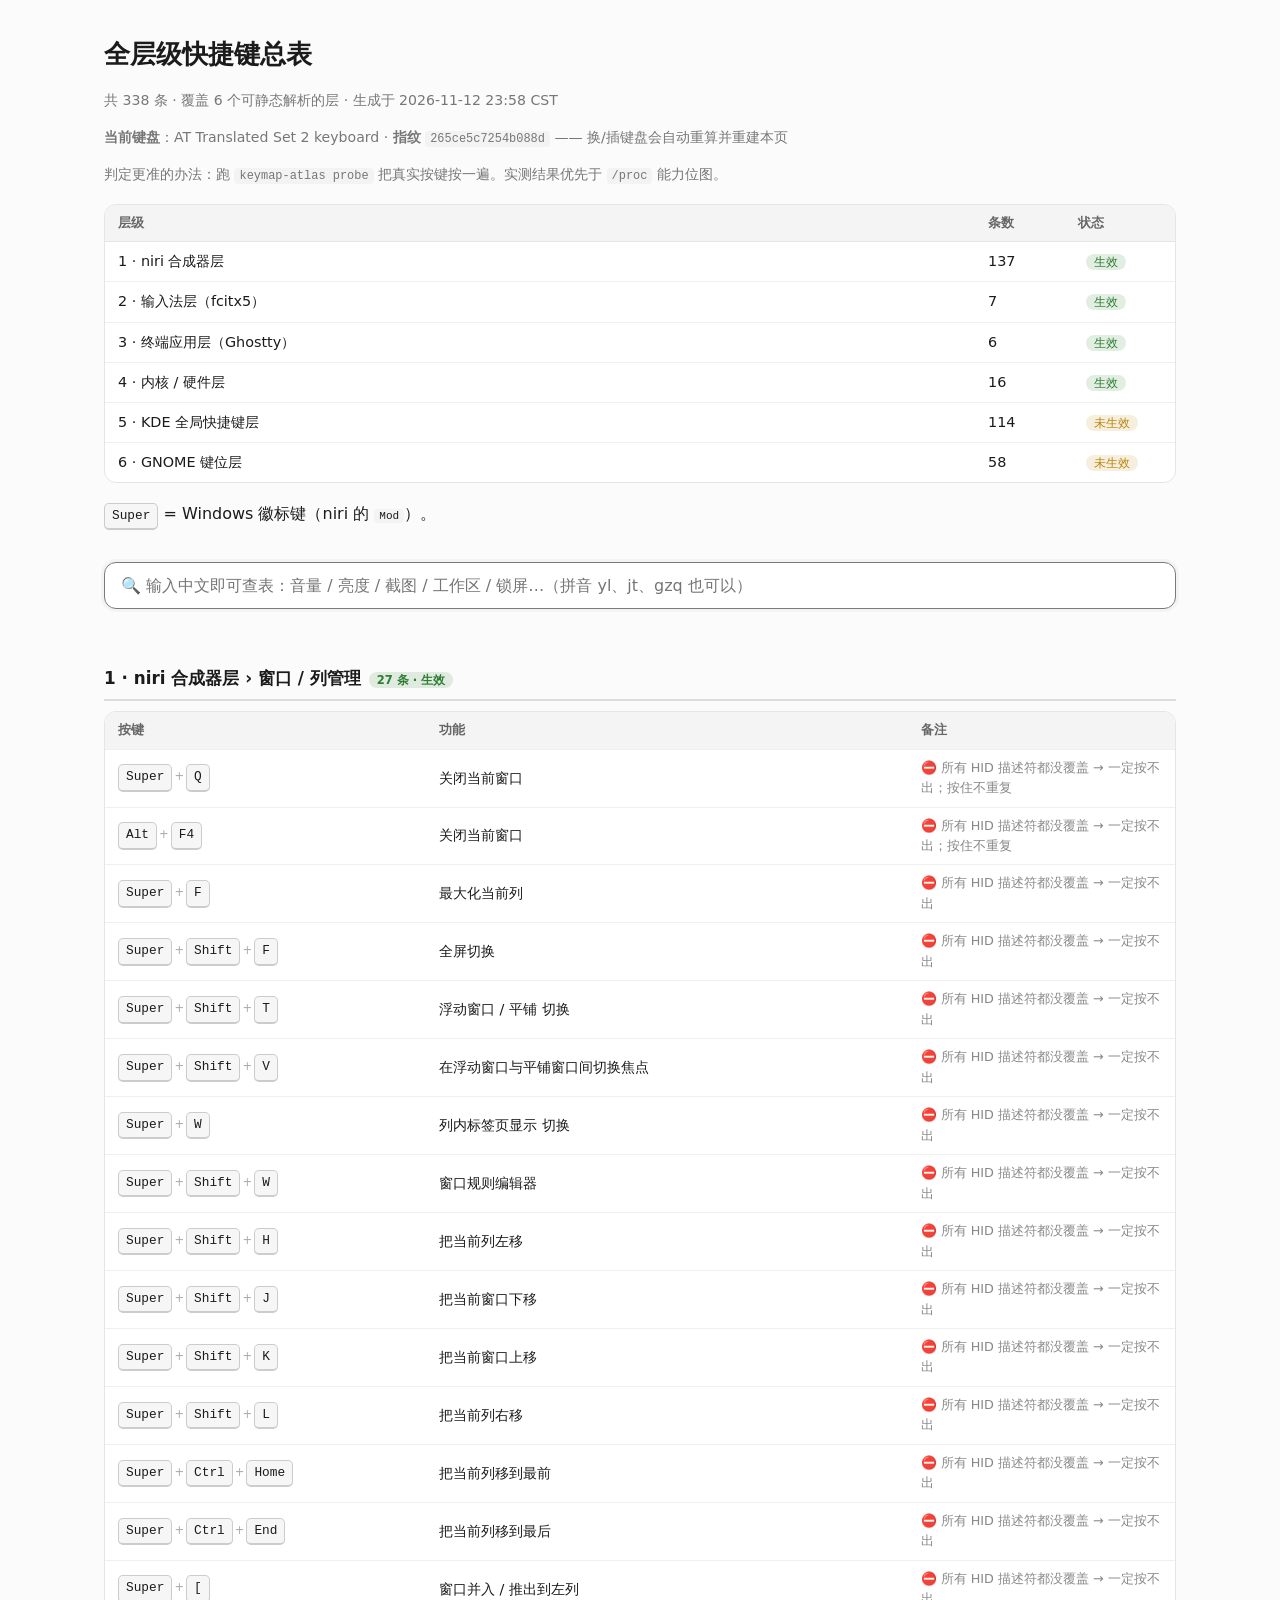
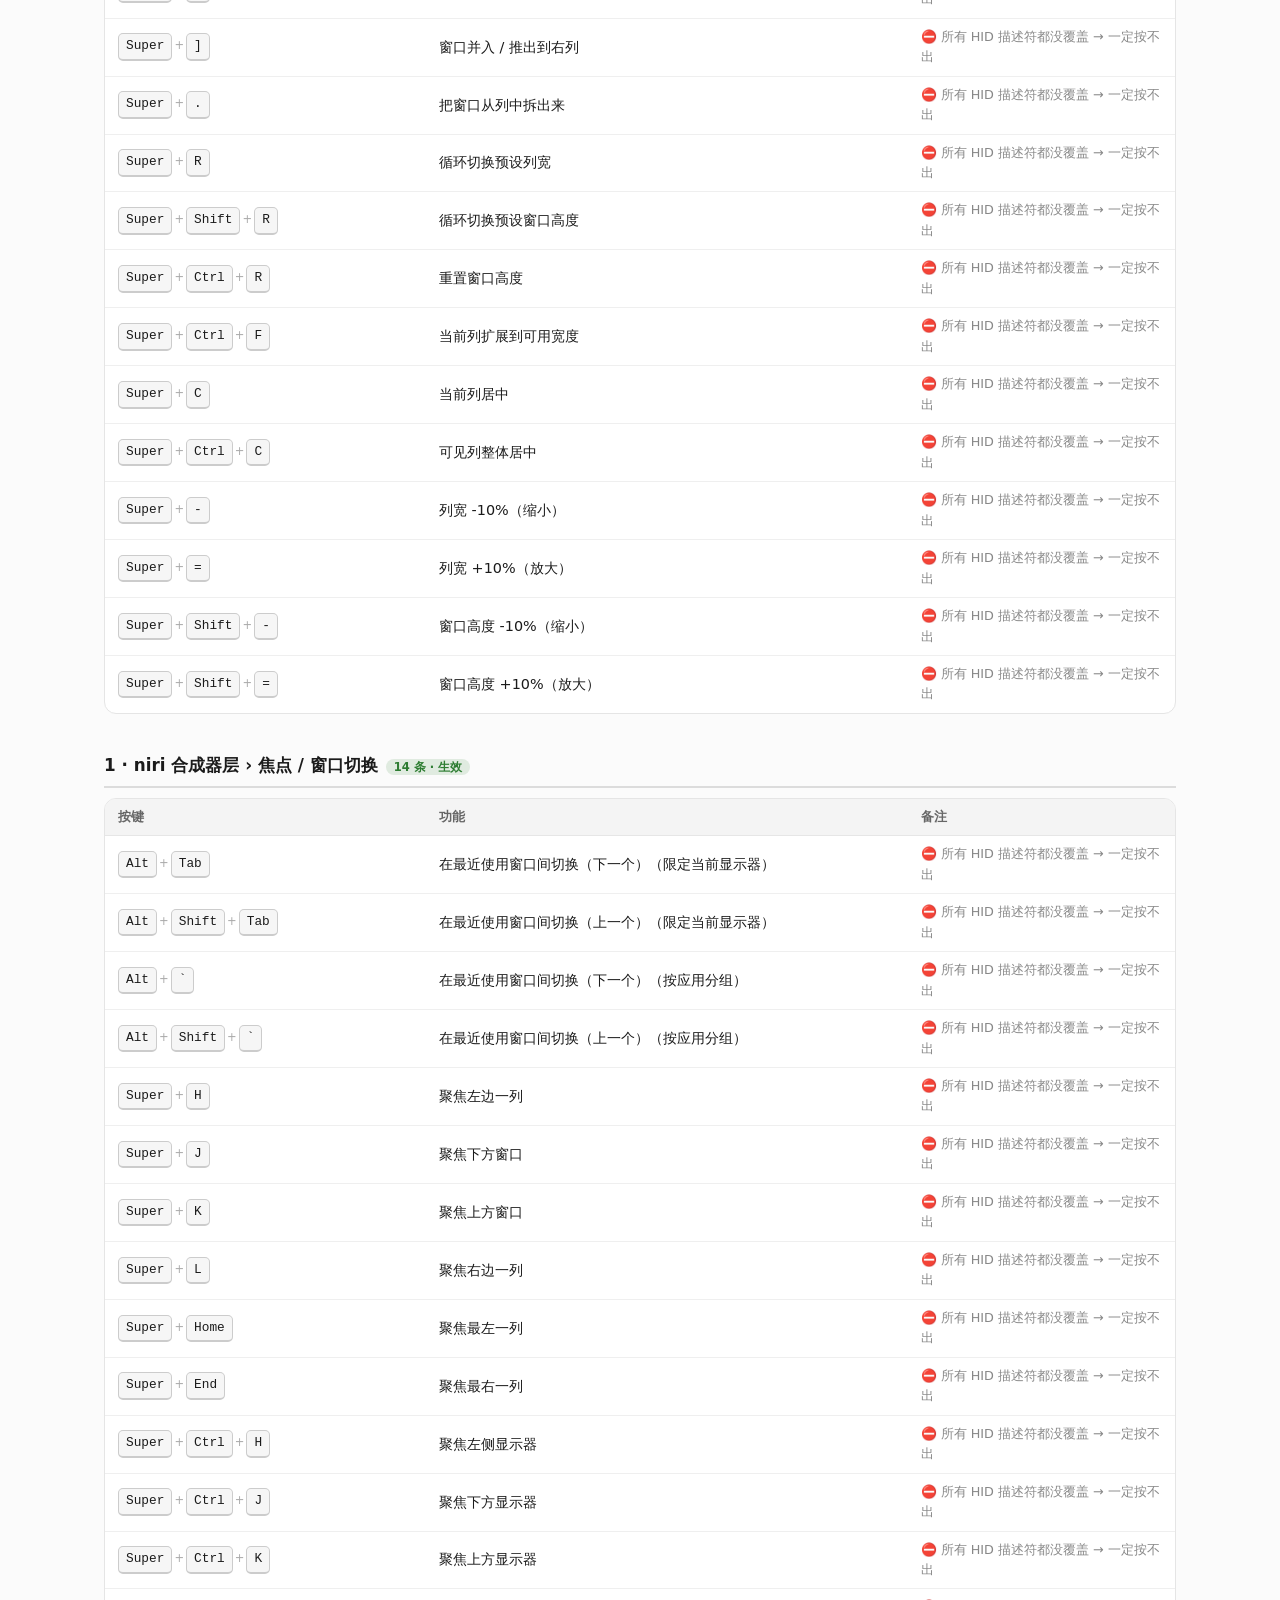
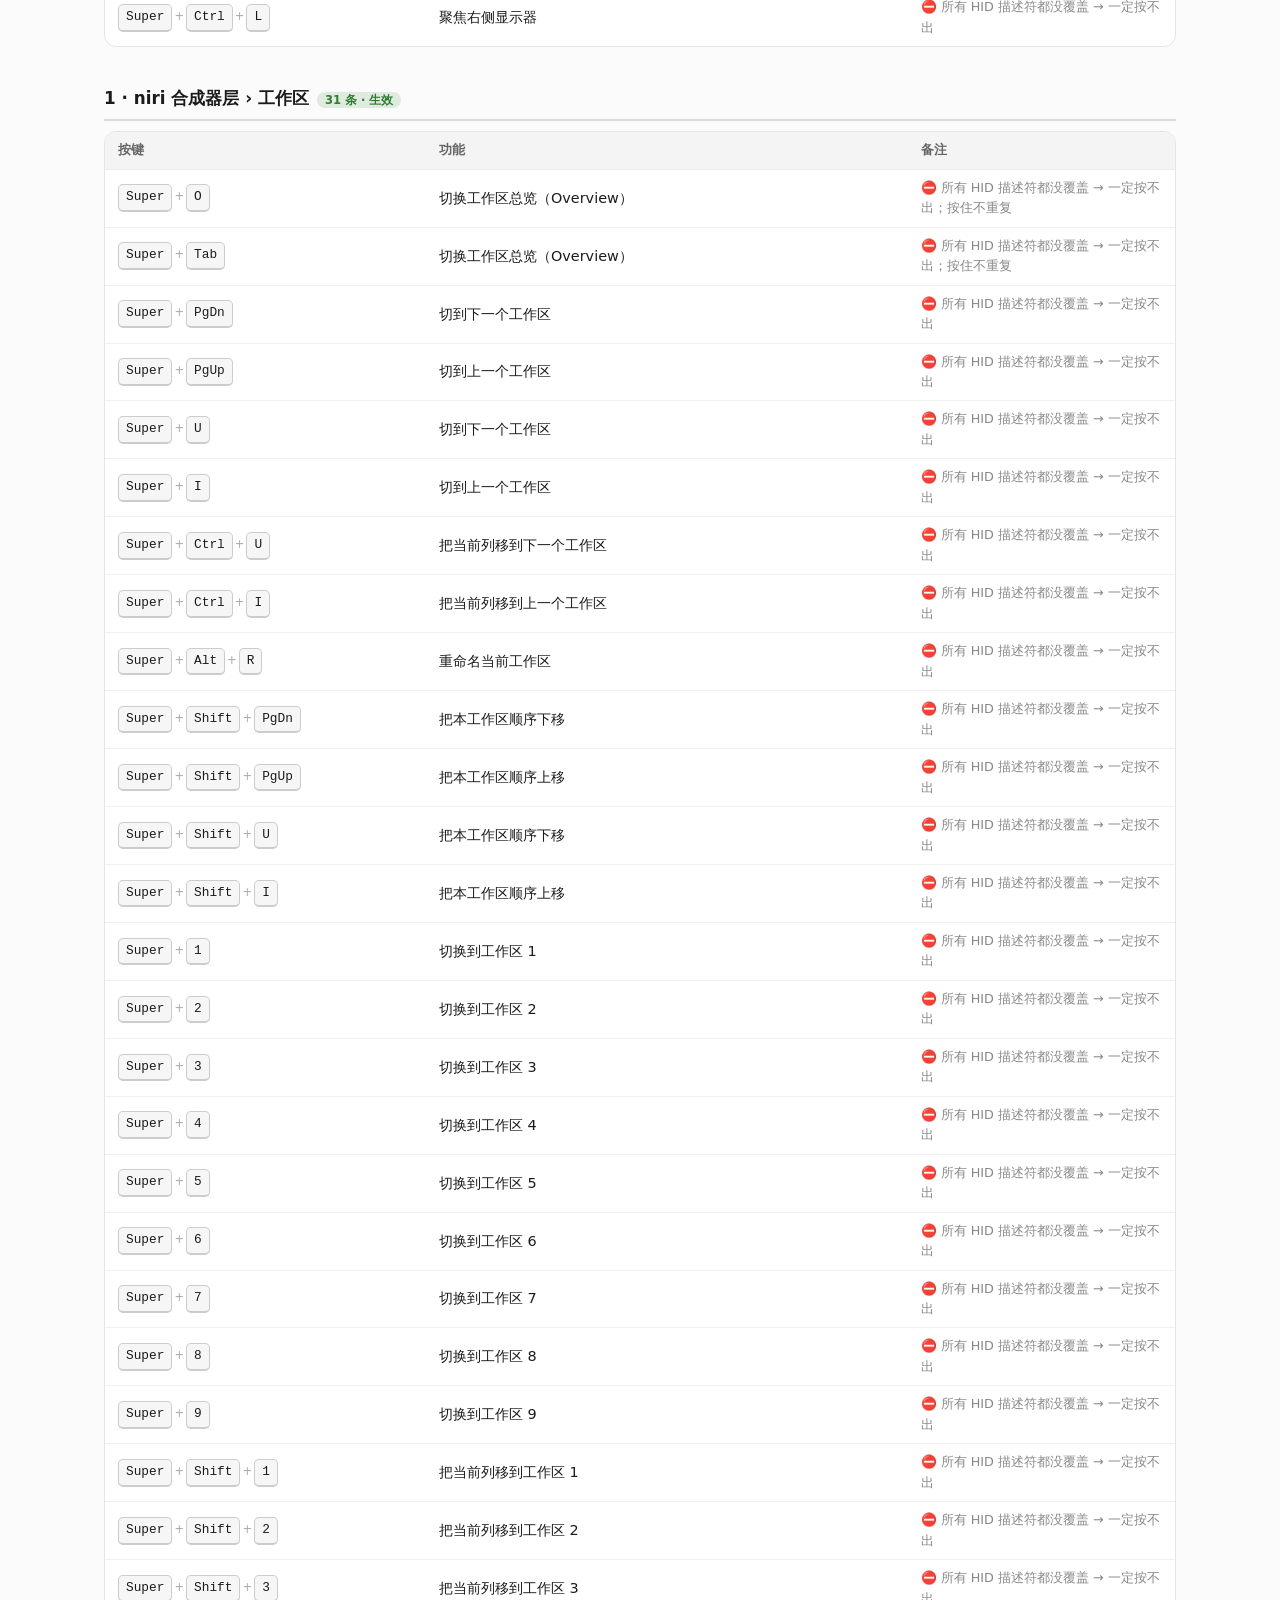
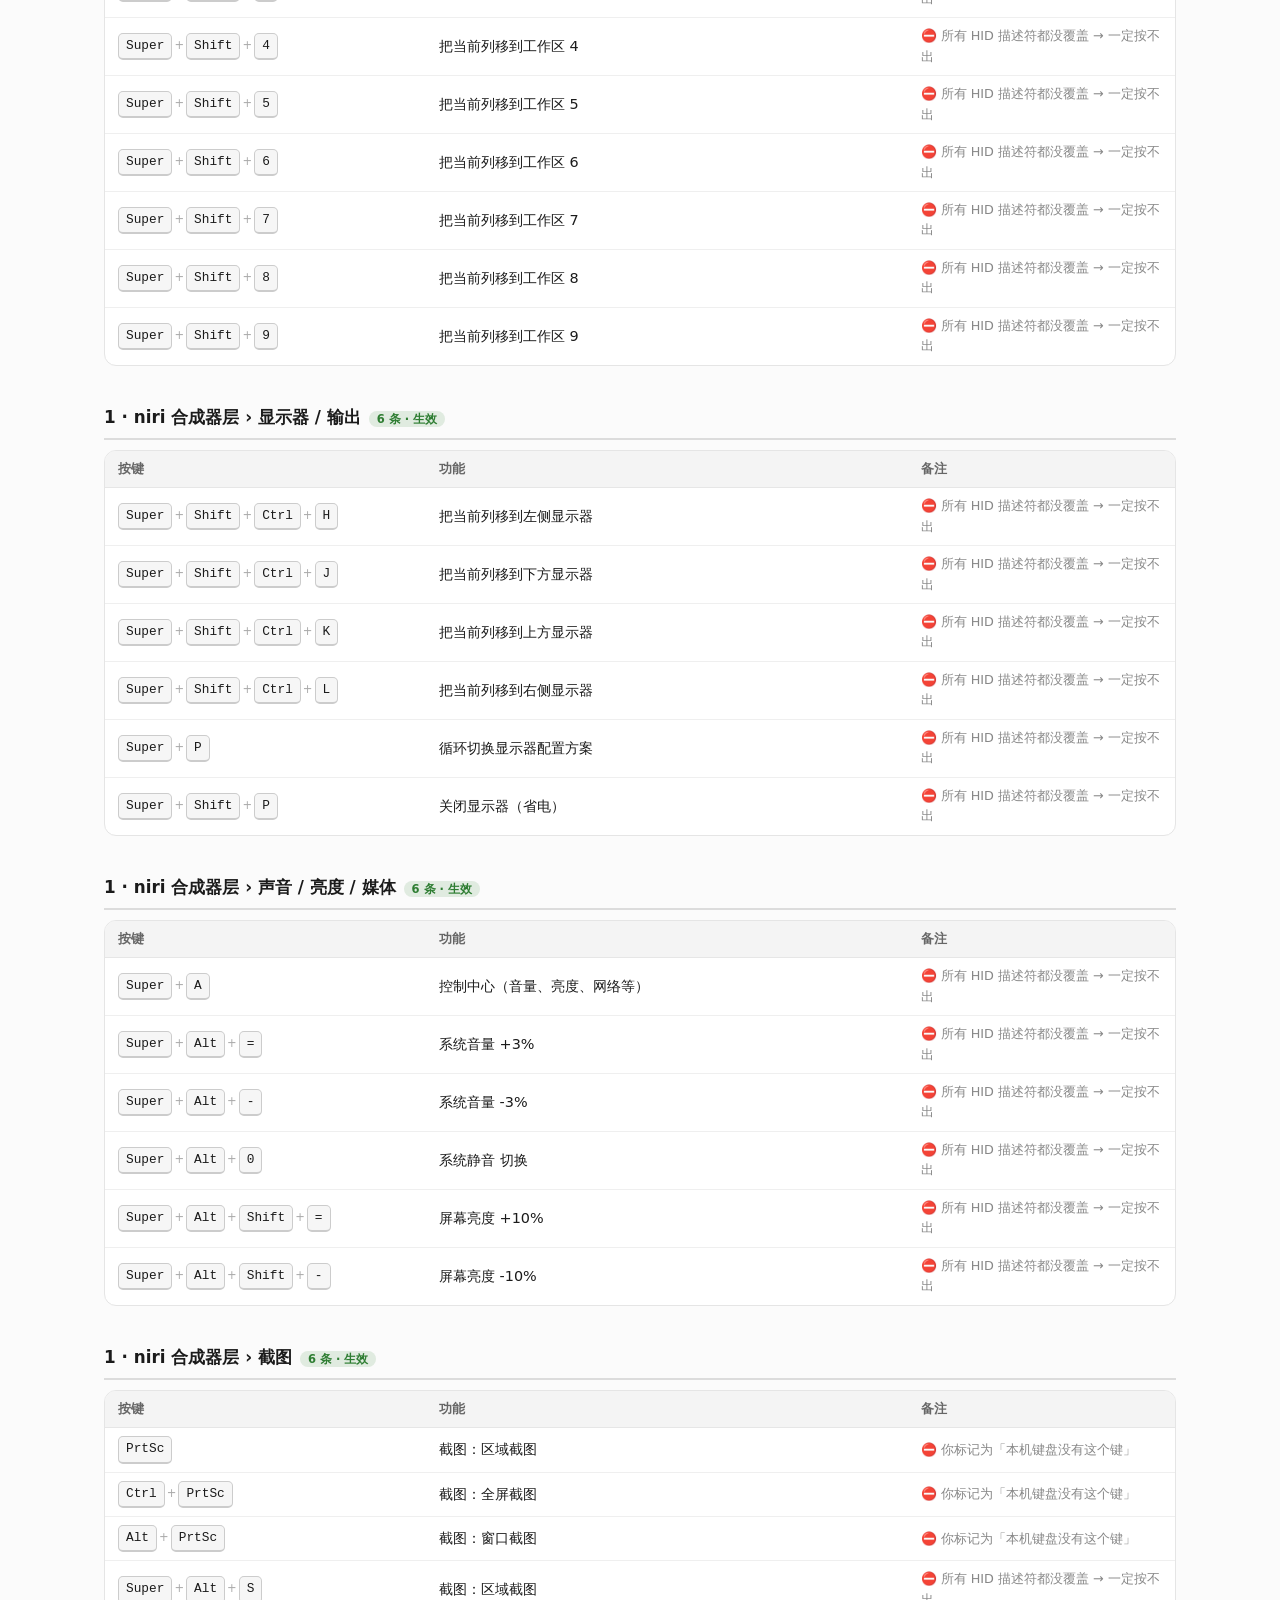
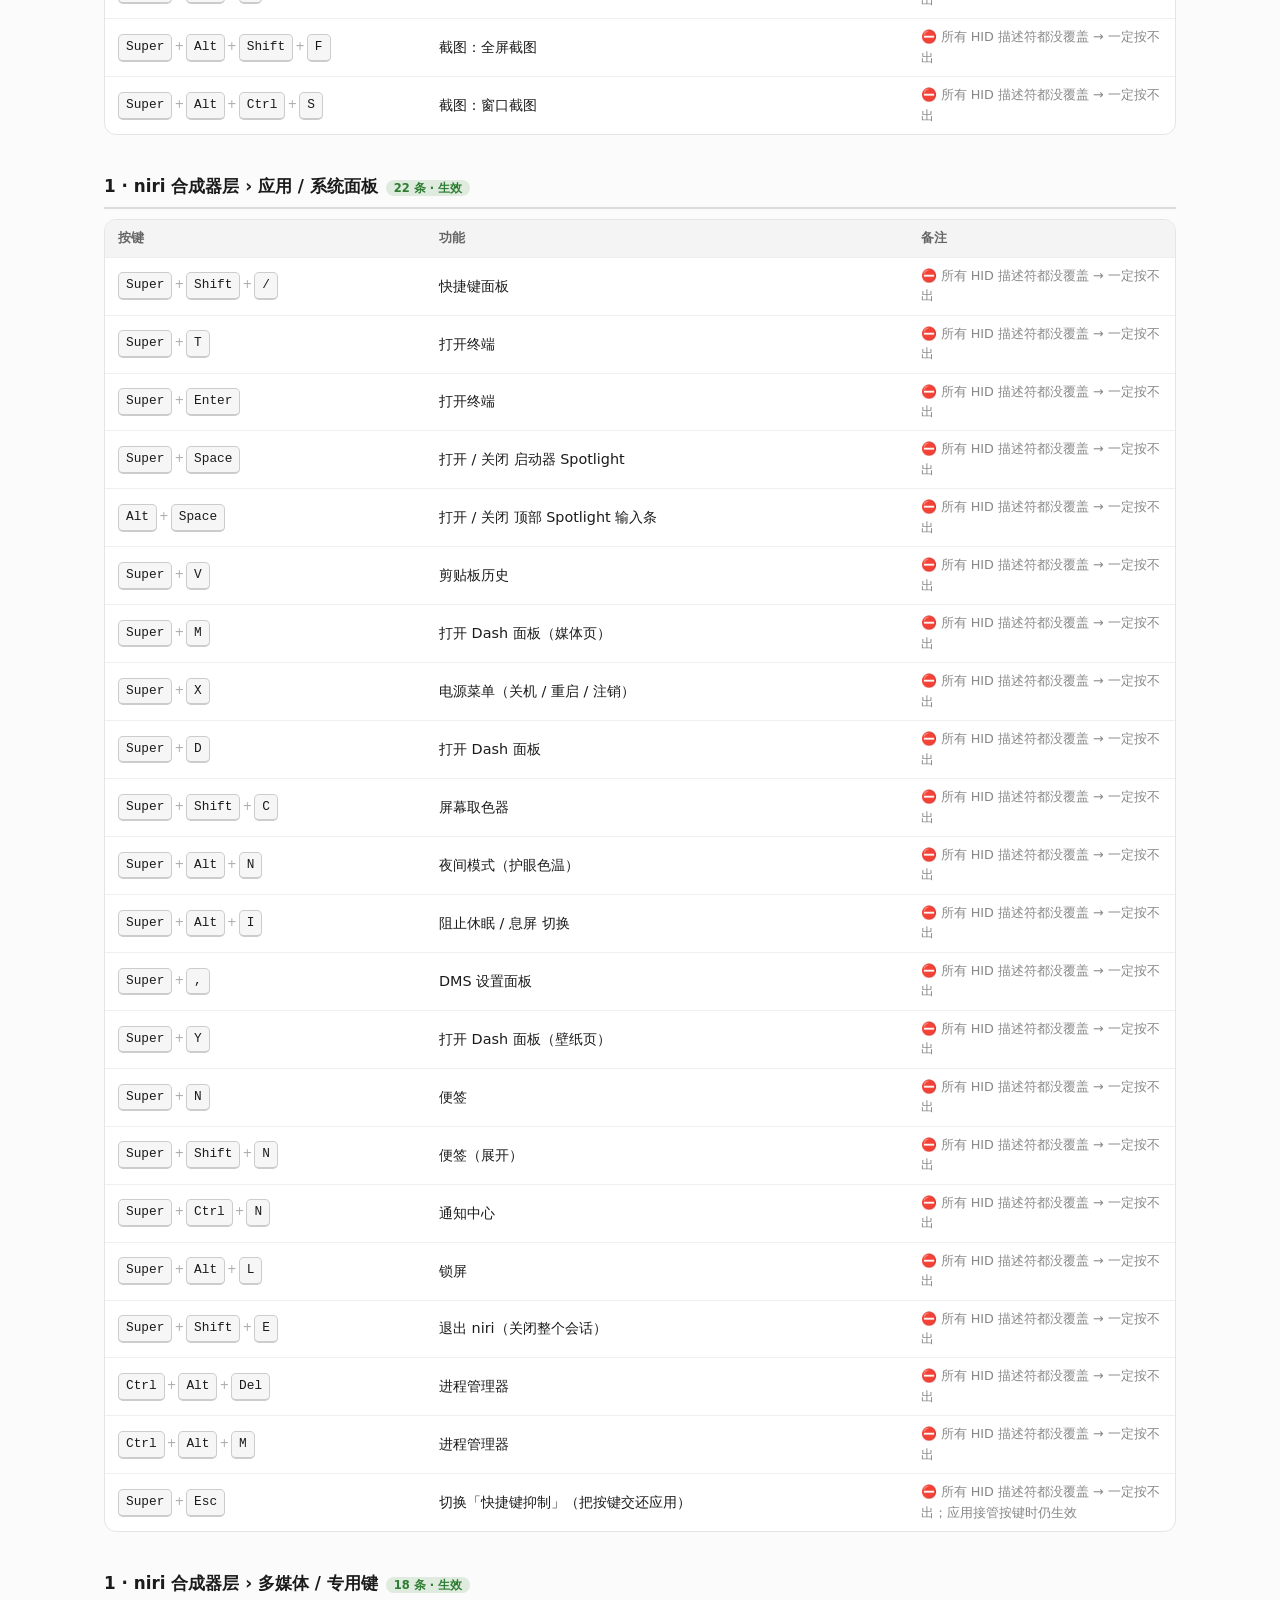
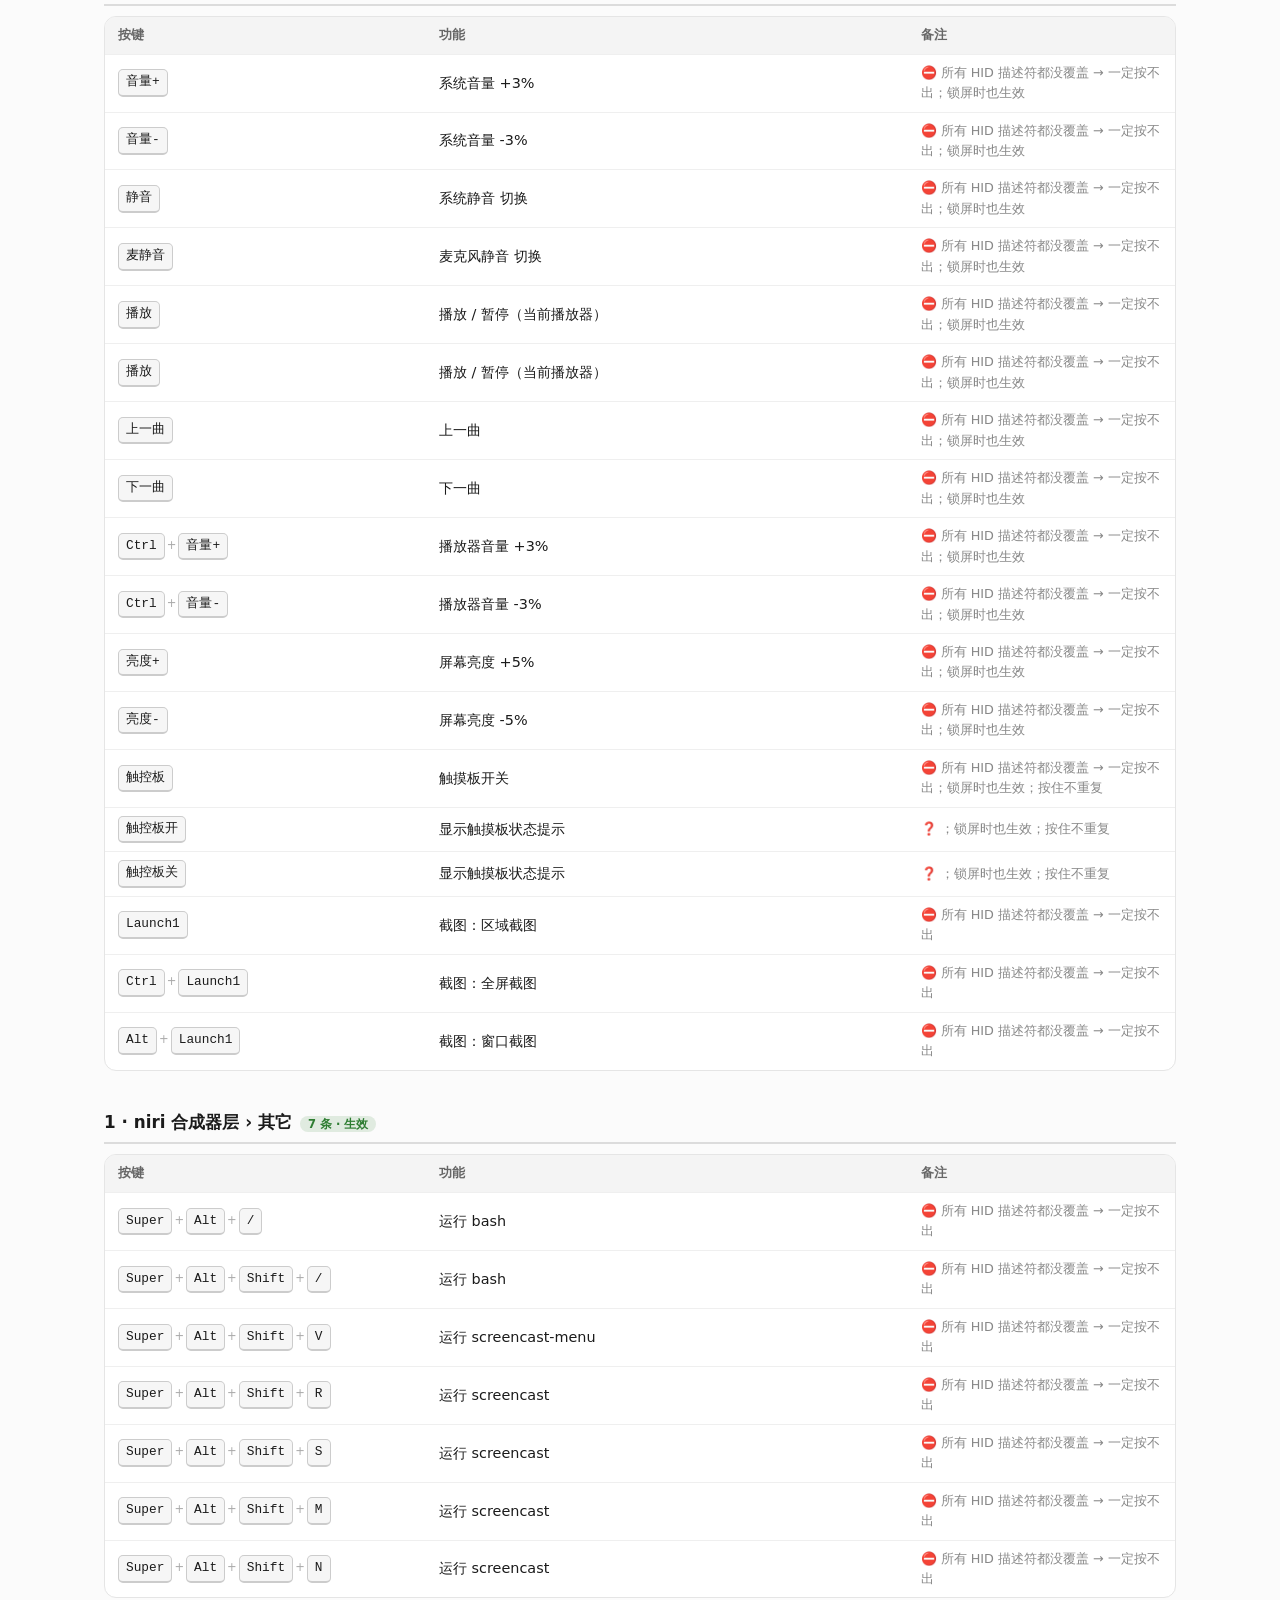
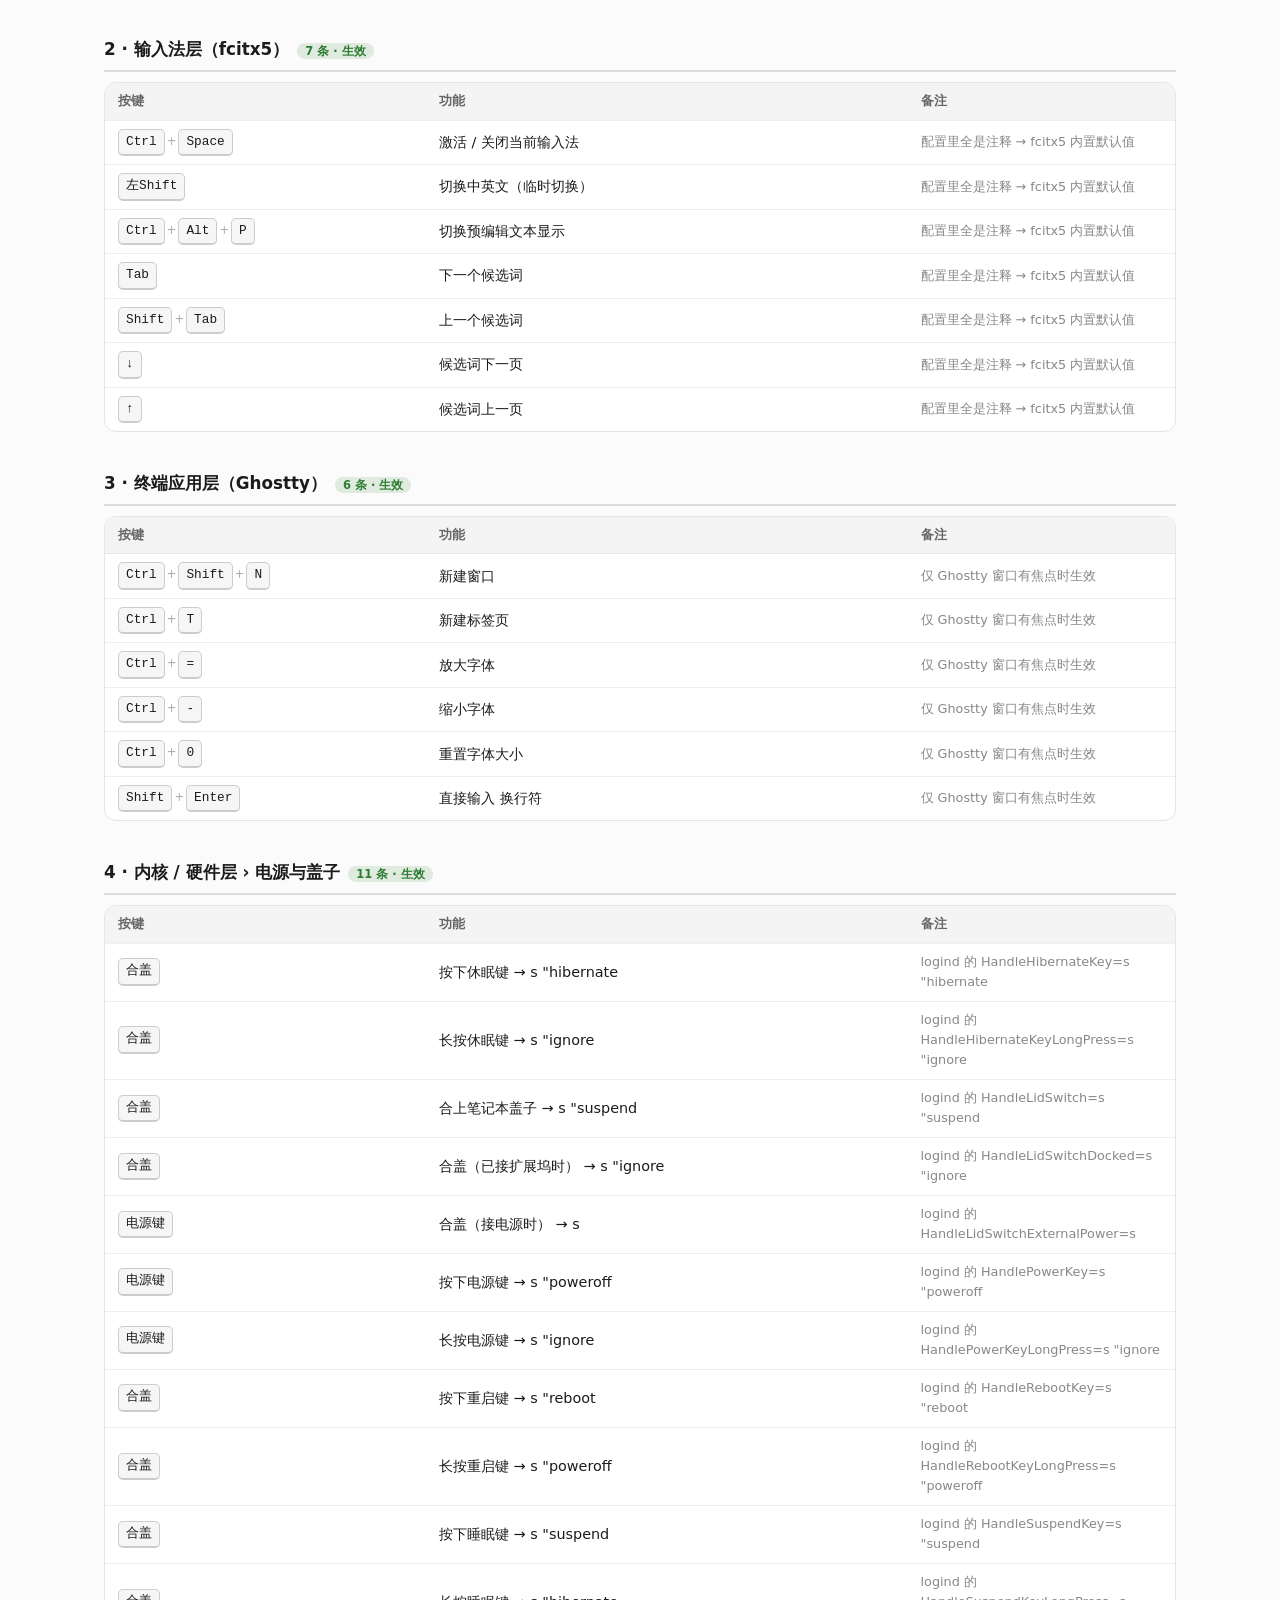
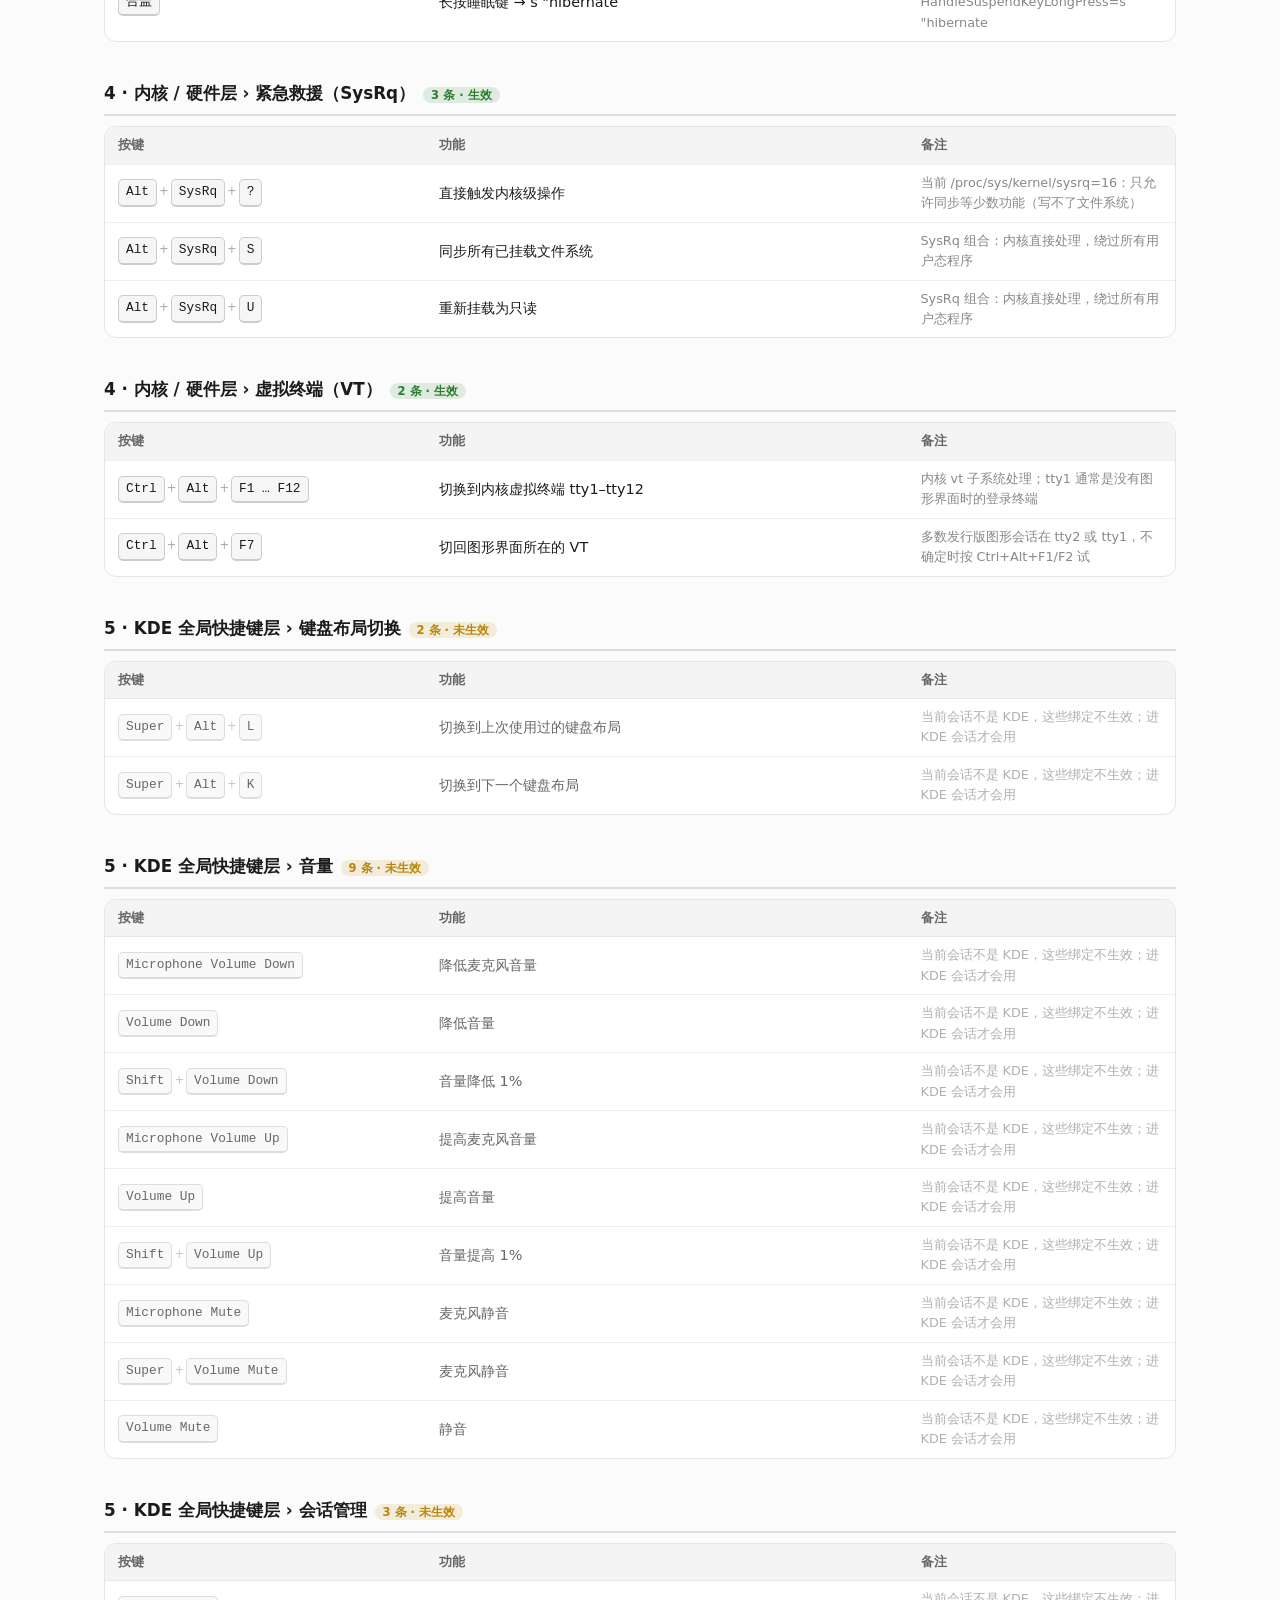
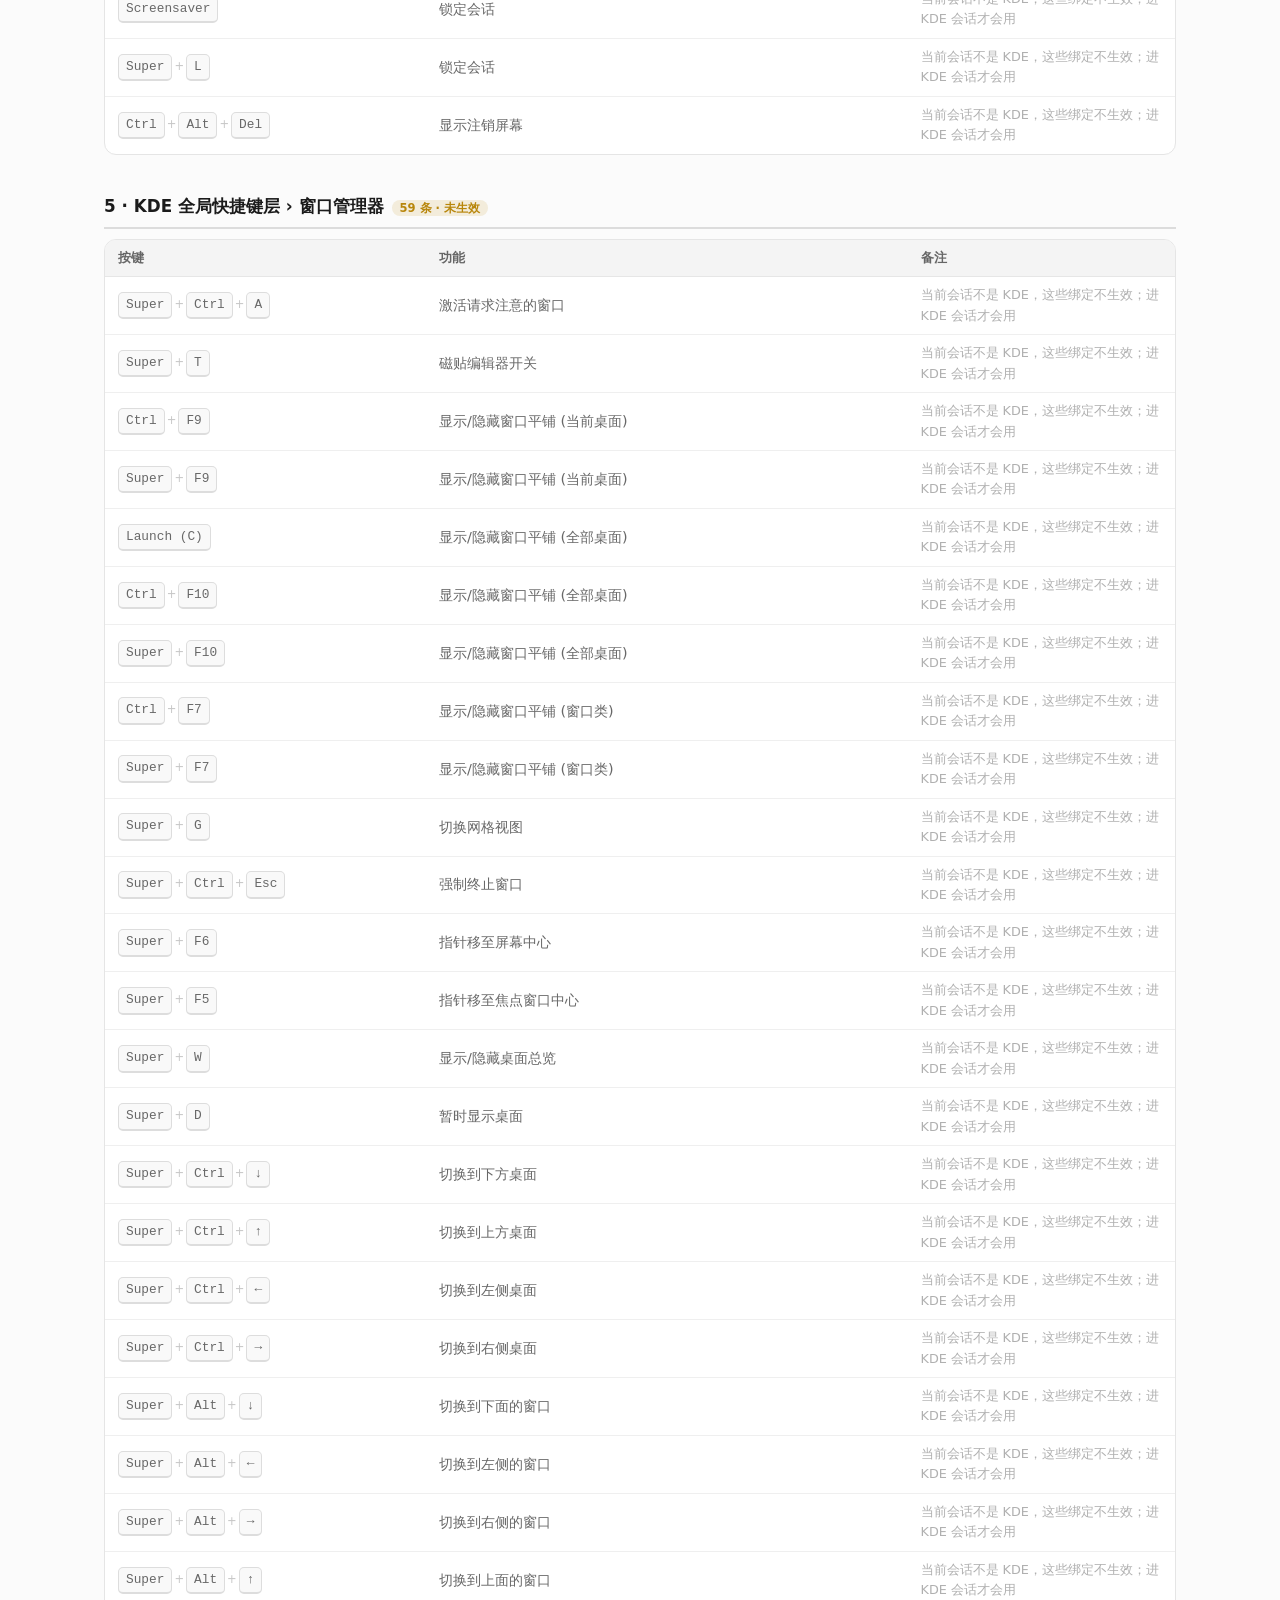
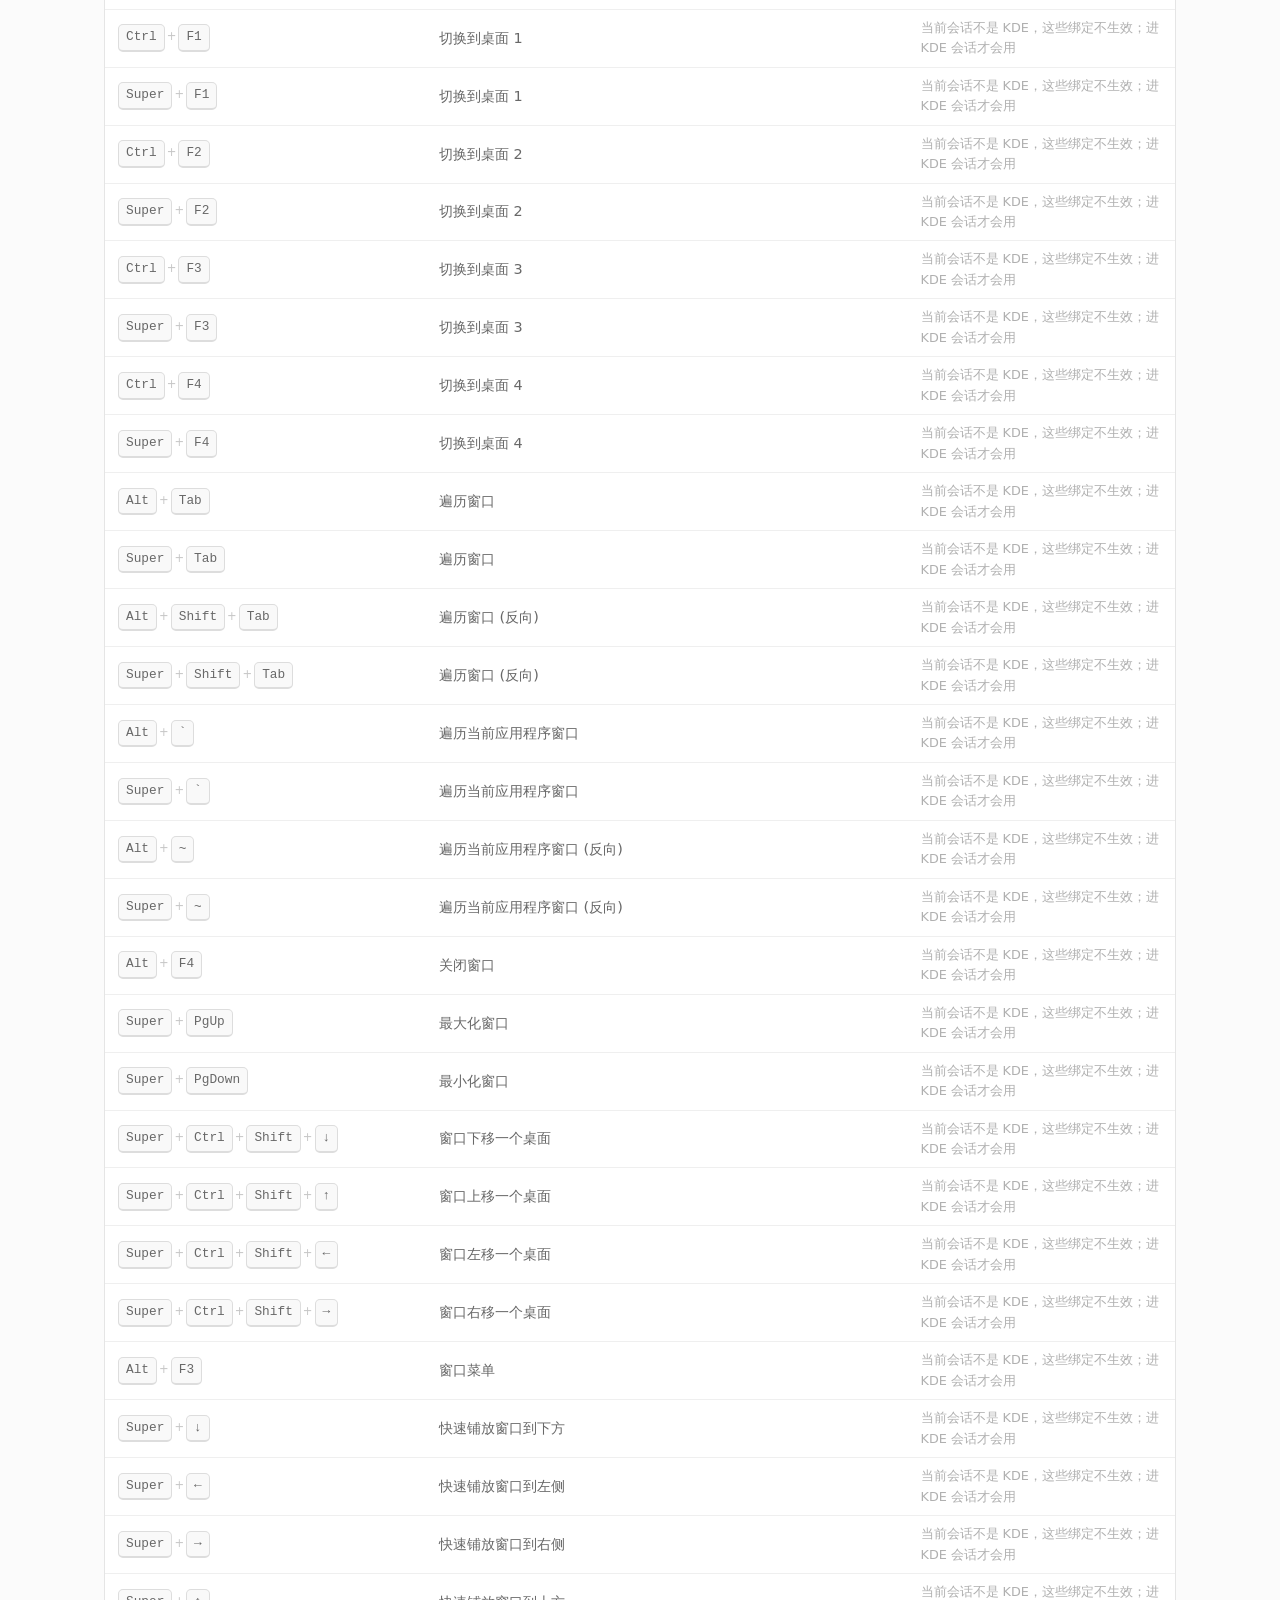
==== commit 5f1d413e: "docs(examples): 按当前键盘重新生成示例输出" ====
--- a/examples/all-shortcuts-zh.html
+++ b/examples/all-shortcuts-zh.html
@@ -40,8 +40,8 @@
  tr:hover td{background:#202020}}
 </style></head><body>
 <h1>全层级快捷键总表</h1>
-<p class="sub">共 338 条 · 覆盖 6 个可静态解析的层 · 生成于 2026-11-10 18:07 CST</p>
-<p class="sub"><b>当前键盘</b>：AT Translated Set 2 keyboard、SINOWEALTH 慇業杮䬠 · <b>指纹</b> <code>4928a7c74333fa13</code> —— 换/插键盘会自动重算并重建本页</p>
+<p class="sub">共 338 条 · 覆盖 6 个可静态解析的层 · 生成于 2026-11-12 23:58 CST</p>
+<p class="sub"><b>当前键盘</b>：AT Translated Set 2 keyboard · <b>指纹</b> <code>265ce5c7254b088d</code> —— 换/插键盘会自动重算并重建本页</p>
 <p class="sub">判定更准的办法：跑 <code>keymap-atlas probe</code> 把真实按键按一遍。实测结果优先于 <code>/proc</code> 能力位图。</p>
 <div class="card" style="margin:18px 0"><table><thead><tr><th>层级</th><th style="width:90px">条数</th><th style="width:110px">状态</th></tr></thead><tbody>
 <tr><td>1 · niri 合成器层</td><td>137</td><td><span class="tag on">生效</span></td></tr>
@@ -56,167 +56,167 @@
 <div id="hint"></div>
 <h2>1 · niri 合成器层 › 窗口 / 列管理<span class='tag on'>27 条 · 生效</span></h2>
 <div class="card"><table><thead><tr><th style="width:30%">按键</th><th style="width:45%">功能</th><th>备注</th></tr></thead><tbody>
-<tr data-b="关闭当前窗口 super q 按住不重复 chuangkou ck window guanbi gb close super"><td><kbd>Super</kbd><span class="plus">+</span><kbd>Q</kbd></td><td>关闭当前窗口</td><td class='note'>✅ 按住不重复</td></tr>
-<tr data-b="关闭当前窗口 alt f4 按住不重复 chuangkou ck window guanbi gb close alt f4"><td><kbd>Alt</kbd><span class="plus">+</span><kbd>F4</kbd></td><td>关闭当前窗口</td><td class='note'>✅ 按住不重复</td></tr>
-<tr data-b="最大化当前列 super f  lie column zuidahua zdh maximize super"><td><kbd>Super</kbd><span class="plus">+</span><kbd>F</kbd></td><td>最大化当前列</td><td class='note'>✅ </td></tr>
-<tr data-b="全屏切换 super shift f  quanping qp fullscreen qiehuan qh switch super shift"><td><kbd>Super</kbd><span class="plus">+</span><kbd>Shift</kbd><span class="plus">+</span><kbd>F</kbd></td><td>全屏切换</td><td class='note'>✅ </td></tr>
-<tr data-b="浮动窗口 / 平铺 切换 super shift t  chuangkou ck window fudong fd floating qiehuan qh switch super shift"><td><kbd>Super</kbd><span class="plus">+</span><kbd>Shift</kbd><span class="plus">+</span><kbd>T</kbd></td><td>浮动窗口 / 平铺 切换</td><td class='note'>✅ </td></tr>
-<tr data-b="在浮动窗口与平铺窗口间切换焦点 super shift v  chuangkou ck window fudong fd floating qiehuan qh switch super shift"><td><kbd>Super</kbd><span class="plus">+</span><kbd>Shift</kbd><span class="plus">+</span><kbd>V</kbd></td><td>在浮动窗口与平铺窗口间切换焦点</td><td class='note'>✅ </td></tr>
-<tr data-b="列内标签页显示 切换 super w  lie column biaoqianye bqy tab qiehuan qh switch super"><td><kbd>Super</kbd><span class="plus">+</span><kbd>W</kbd></td><td>列内标签页显示 切换</td><td class='note'>✅ </td></tr>
-<tr data-b="窗口规则编辑器 super shift w  chuangkou ck window super shift"><td><kbd>Super</kbd><span class="plus">+</span><kbd>Shift</kbd><span class="plus">+</span><kbd>W</kbd></td><td>窗口规则编辑器</td><td class='note'>✅ </td></tr>
-<tr data-b="把当前列左移 super shift h  lie column super shift"><td><kbd>Super</kbd><span class="plus">+</span><kbd>Shift</kbd><span class="plus">+</span><kbd>H</kbd></td><td>把当前列左移</td><td class='note'>✅ </td></tr>
-<tr data-b="把当前窗口下移 super shift j  chuangkou ck window super shift"><td><kbd>Super</kbd><span class="plus">+</span><kbd>Shift</kbd><span class="plus">+</span><kbd>J</kbd></td><td>把当前窗口下移</td><td class='note'>✅ </td></tr>
-<tr data-b="把当前窗口上移 super shift k  chuangkou ck window super shift"><td><kbd>Super</kbd><span class="plus">+</span><kbd>Shift</kbd><span class="plus">+</span><kbd>K</kbd></td><td>把当前窗口上移</td><td class='note'>✅ </td></tr>
-<tr data-b="把当前列右移 super shift l  lie column super shift"><td><kbd>Super</kbd><span class="plus">+</span><kbd>Shift</kbd><span class="plus">+</span><kbd>L</kbd></td><td>把当前列右移</td><td class='note'>✅ </td></tr>
-<tr data-b="把当前列移到最前 super ctrl home  lie column super ctrl home"><td><kbd>Super</kbd><span class="plus">+</span><kbd>Ctrl</kbd><span class="plus">+</span><kbd>Home</kbd></td><td>把当前列移到最前</td><td class='note'>✅ </td></tr>
-<tr data-b="把当前列移到最后 super ctrl end  lie column super ctrl end"><td><kbd>Super</kbd><span class="plus">+</span><kbd>Ctrl</kbd><span class="plus">+</span><kbd>End</kbd></td><td>把当前列移到最后</td><td class='note'>✅ </td></tr>
-<tr data-b="窗口并入 / 推出到左列 super [  chuangkou ck window lie column super ["><td><kbd>Super</kbd><span class="plus">+</span><kbd>[</kbd></td><td>窗口并入 / 推出到左列</td><td class='note'>✅ </td></tr>
-<tr data-b="窗口并入 / 推出到右列 super ]  chuangkou ck window lie column super ]"><td><kbd>Super</kbd><span class="plus">+</span><kbd>]</kbd></td><td>窗口并入 / 推出到右列</td><td class='note'>✅ </td></tr>
-<tr data-b="把窗口从列中拆出来 super .  chuangkou ck window lie column super ."><td><kbd>Super</kbd><span class="plus">+</span><kbd>.</kbd></td><td>把窗口从列中拆出来</td><td class='note'>✅ </td></tr>
-<tr data-b="循环切换预设列宽 super r  lie column qiehuan qh switch super"><td><kbd>Super</kbd><span class="plus">+</span><kbd>R</kbd></td><td>循环切换预设列宽</td><td class='note'>✅ </td></tr>
-<tr data-b="循环切换预设窗口高度 super shift r  chuangkou ck window qiehuan qh switch super shift"><td><kbd>Super</kbd><span class="plus">+</span><kbd>Shift</kbd><span class="plus">+</span><kbd>R</kbd></td><td>循环切换预设窗口高度</td><td class='note'>✅ </td></tr>
-<tr data-b="重置窗口高度 super ctrl r  chuangkou ck window super ctrl"><td><kbd>Super</kbd><span class="plus">+</span><kbd>Ctrl</kbd><span class="plus">+</span><kbd>R</kbd></td><td>重置窗口高度</td><td class='note'>✅ </td></tr>
-<tr data-b="当前列扩展到可用宽度 super ctrl f  lie column super ctrl"><td><kbd>Super</kbd><span class="plus">+</span><kbd>Ctrl</kbd><span class="plus">+</span><kbd>F</kbd></td><td>当前列扩展到可用宽度</td><td class='note'>✅ </td></tr>
-<tr data-b="当前列居中 super c  lie column juzhong jz center super"><td><kbd>Super</kbd><span class="plus">+</span><kbd>C</kbd></td><td>当前列居中</td><td class='note'>✅ </td></tr>
-<tr data-b="可见列整体居中 super ctrl c  lie column juzhong jz center super ctrl"><td><kbd>Super</kbd><span class="plus">+</span><kbd>Ctrl</kbd><span class="plus">+</span><kbd>C</kbd></td><td>可见列整体居中</td><td class='note'>✅ </td></tr>
-<tr data-b="列宽 -10%（缩小） super -  lie column suoxiao sx super -"><td><kbd>Super</kbd><span class="plus">+</span><kbd>-</kbd></td><td>列宽 -10%（缩小）</td><td class='note'>✅ </td></tr>
-<tr data-b="列宽 +10%（放大） super =  lie column fangda fd zoom super ="><td><kbd>Super</kbd><span class="plus">+</span><kbd>=</kbd></td><td>列宽 +10%（放大）</td><td class='note'>✅ </td></tr>
-<tr data-b="窗口高度 -10%（缩小） super shift -  chuangkou ck window suoxiao sx super shift -"><td><kbd>Super</kbd><span class="plus">+</span><kbd>Shift</kbd><span class="plus">+</span><kbd>-</kbd></td><td>窗口高度 -10%（缩小）</td><td class='note'>✅ </td></tr>
-<tr data-b="窗口高度 +10%（放大） super shift =  chuangkou ck window fangda fd zoom super shift ="><td><kbd>Super</kbd><span class="plus">+</span><kbd>Shift</kbd><span class="plus">+</span><kbd>=</kbd></td><td>窗口高度 +10%（放大）</td><td class='note'>✅ </td></tr>
+<tr data-b="关闭当前窗口 super q 所有 hid 描述符都没覆盖 → 一定按不出；按住不重复 chuangkou ck window guanbi gb close super"><td><kbd>Super</kbd><span class="plus">+</span><kbd>Q</kbd></td><td>关闭当前窗口</td><td class='note'>⛔ 所有 HID 描述符都没覆盖 → 一定按不出；按住不重复</td></tr>
+<tr data-b="关闭当前窗口 alt f4 所有 hid 描述符都没覆盖 → 一定按不出；按住不重复 chuangkou ck window guanbi gb close alt f4"><td><kbd>Alt</kbd><span class="plus">+</span><kbd>F4</kbd></td><td>关闭当前窗口</td><td class='note'>⛔ 所有 HID 描述符都没覆盖 → 一定按不出；按住不重复</td></tr>
+<tr data-b="最大化当前列 super f 所有 hid 描述符都没覆盖 → 一定按不出 lie column zuidahua zdh maximize super"><td><kbd>Super</kbd><span class="plus">+</span><kbd>F</kbd></td><td>最大化当前列</td><td class='note'>⛔ 所有 HID 描述符都没覆盖 → 一定按不出</td></tr>
+<tr data-b="全屏切换 super shift f 所有 hid 描述符都没覆盖 → 一定按不出 quanping qp fullscreen qiehuan qh switch super shift"><td><kbd>Super</kbd><span class="plus">+</span><kbd>Shift</kbd><span class="plus">+</span><kbd>F</kbd></td><td>全屏切换</td><td class='note'>⛔ 所有 HID 描述符都没覆盖 → 一定按不出</td></tr>
+<tr data-b="浮动窗口 / 平铺 切换 super shift t 所有 hid 描述符都没覆盖 → 一定按不出 chuangkou ck window fudong fd floating qiehuan qh switch super shift"><td><kbd>Super</kbd><span class="plus">+</span><kbd>Shift</kbd><span class="plus">+</span><kbd>T</kbd></td><td>浮动窗口 / 平铺 切换</td><td class='note'>⛔ 所有 HID 描述符都没覆盖 → 一定按不出</td></tr>
+<tr data-b="在浮动窗口与平铺窗口间切换焦点 super shift v 所有 hid 描述符都没覆盖 → 一定按不出 chuangkou ck window fudong fd floating qiehuan qh switch super shift"><td><kbd>Super</kbd><span class="plus">+</span><kbd>Shift</kbd><span class="plus">+</span><kbd>V</kbd></td><td>在浮动窗口与平铺窗口间切换焦点</td><td class='note'>⛔ 所有 HID 描述符都没覆盖 → 一定按不出</td></tr>
+<tr data-b="列内标签页显示 切换 super w 所有 hid 描述符都没覆盖 → 一定按不出 lie column biaoqianye bqy tab qiehuan qh switch super"><td><kbd>Super</kbd><span class="plus">+</span><kbd>W</kbd></td><td>列内标签页显示 切换</td><td class='note'>⛔ 所有 HID 描述符都没覆盖 → 一定按不出</td></tr>
+<tr data-b="窗口规则编辑器 super shift w 所有 hid 描述符都没覆盖 → 一定按不出 chuangkou ck window super shift"><td><kbd>Super</kbd><span class="plus">+</span><kbd>Shift</kbd><span class="plus">+</span><kbd>W</kbd></td><td>窗口规则编辑器</td><td class='note'>⛔ 所有 HID 描述符都没覆盖 → 一定按不出</td></tr>
+<tr data-b="把当前列左移 super shift h 所有 hid 描述符都没覆盖 → 一定按不出 lie column super shift"><td><kbd>Super</kbd><span class="plus">+</span><kbd>Shift</kbd><span class="plus">+</span><kbd>H</kbd></td><td>把当前列左移</td><td class='note'>⛔ 所有 HID 描述符都没覆盖 → 一定按不出</td></tr>
+<tr data-b="把当前窗口下移 super shift j 所有 hid 描述符都没覆盖 → 一定按不出 chuangkou ck window super shift"><td><kbd>Super</kbd><span class="plus">+</span><kbd>Shift</kbd><span class="plus">+</span><kbd>J</kbd></td><td>把当前窗口下移</td><td class='note'>⛔ 所有 HID 描述符都没覆盖 → 一定按不出</td></tr>
+<tr data-b="把当前窗口上移 super shift k 所有 hid 描述符都没覆盖 → 一定按不出 chuangkou ck window super shift"><td><kbd>Super</kbd><span class="plus">+</span><kbd>Shift</kbd><span class="plus">+</span><kbd>K</kbd></td><td>把当前窗口上移</td><td class='note'>⛔ 所有 HID 描述符都没覆盖 → 一定按不出</td></tr>
+<tr data-b="把当前列右移 super shift l 所有 hid 描述符都没覆盖 → 一定按不出 lie column super shift"><td><kbd>Super</kbd><span class="plus">+</span><kbd>Shift</kbd><span class="plus">+</span><kbd>L</kbd></td><td>把当前列右移</td><td class='note'>⛔ 所有 HID 描述符都没覆盖 → 一定按不出</td></tr>
+<tr data-b="把当前列移到最前 super ctrl home 所有 hid 描述符都没覆盖 → 一定按不出 lie column super ctrl home"><td><kbd>Super</kbd><span class="plus">+</span><kbd>Ctrl</kbd><span class="plus">+</span><kbd>Home</kbd></td><td>把当前列移到最前</td><td class='note'>⛔ 所有 HID 描述符都没覆盖 → 一定按不出</td></tr>
+<tr data-b="把当前列移到最后 super ctrl end 所有 hid 描述符都没覆盖 → 一定按不出 lie column super ctrl end"><td><kbd>Super</kbd><span class="plus">+</span><kbd>Ctrl</kbd><span class="plus">+</span><kbd>End</kbd></td><td>把当前列移到最后</td><td class='note'>⛔ 所有 HID 描述符都没覆盖 → 一定按不出</td></tr>
+<tr data-b="窗口并入 / 推出到左列 super [ 所有 hid 描述符都没覆盖 → 一定按不出 chuangkou ck window lie column super ["><td><kbd>Super</kbd><span class="plus">+</span><kbd>[</kbd></td><td>窗口并入 / 推出到左列</td><td class='note'>⛔ 所有 HID 描述符都没覆盖 → 一定按不出</td></tr>
+<tr data-b="窗口并入 / 推出到右列 super ] 所有 hid 描述符都没覆盖 → 一定按不出 chuangkou ck window lie column super ]"><td><kbd>Super</kbd><span class="plus">+</span><kbd>]</kbd></td><td>窗口并入 / 推出到右列</td><td class='note'>⛔ 所有 HID 描述符都没覆盖 → 一定按不出</td></tr>
+<tr data-b="把窗口从列中拆出来 super . 所有 hid 描述符都没覆盖 → 一定按不出 chuangkou ck window lie column super ."><td><kbd>Super</kbd><span class="plus">+</span><kbd>.</kbd></td><td>把窗口从列中拆出来</td><td class='note'>⛔ 所有 HID 描述符都没覆盖 → 一定按不出</td></tr>
+<tr data-b="循环切换预设列宽 super r 所有 hid 描述符都没覆盖 → 一定按不出 lie column qiehuan qh switch super"><td><kbd>Super</kbd><span class="plus">+</span><kbd>R</kbd></td><td>循环切换预设列宽</td><td class='note'>⛔ 所有 HID 描述符都没覆盖 → 一定按不出</td></tr>
+<tr data-b="循环切换预设窗口高度 super shift r 所有 hid 描述符都没覆盖 → 一定按不出 chuangkou ck window qiehuan qh switch super shift"><td><kbd>Super</kbd><span class="plus">+</span><kbd>Shift</kbd><span class="plus">+</span><kbd>R</kbd></td><td>循环切换预设窗口高度</td><td class='note'>⛔ 所有 HID 描述符都没覆盖 → 一定按不出</td></tr>
+<tr data-b="重置窗口高度 super ctrl r 所有 hid 描述符都没覆盖 → 一定按不出 chuangkou ck window super ctrl"><td><kbd>Super</kbd><span class="plus">+</span><kbd>Ctrl</kbd><span class="plus">+</span><kbd>R</kbd></td><td>重置窗口高度</td><td class='note'>⛔ 所有 HID 描述符都没覆盖 → 一定按不出</td></tr>
+<tr data-b="当前列扩展到可用宽度 super ctrl f 所有 hid 描述符都没覆盖 → 一定按不出 lie column super ctrl"><td><kbd>Super</kbd><span class="plus">+</span><kbd>Ctrl</kbd><span class="plus">+</span><kbd>F</kbd></td><td>当前列扩展到可用宽度</td><td class='note'>⛔ 所有 HID 描述符都没覆盖 → 一定按不出</td></tr>
+<tr data-b="当前列居中 super c 所有 hid 描述符都没覆盖 → 一定按不出 lie column juzhong jz center super"><td><kbd>Super</kbd><span class="plus">+</span><kbd>C</kbd></td><td>当前列居中</td><td class='note'>⛔ 所有 HID 描述符都没覆盖 → 一定按不出</td></tr>
+<tr data-b="可见列整体居中 super ctrl c 所有 hid 描述符都没覆盖 → 一定按不出 lie column juzhong jz center super ctrl"><td><kbd>Super</kbd><span class="plus">+</span><kbd>Ctrl</kbd><span class="plus">+</span><kbd>C</kbd></td><td>可见列整体居中</td><td class='note'>⛔ 所有 HID 描述符都没覆盖 → 一定按不出</td></tr>
+<tr data-b="列宽 -10%（缩小） super - 所有 hid 描述符都没覆盖 → 一定按不出 lie column suoxiao sx super -"><td><kbd>Super</kbd><span class="plus">+</span><kbd>-</kbd></td><td>列宽 -10%（缩小）</td><td class='note'>⛔ 所有 HID 描述符都没覆盖 → 一定按不出</td></tr>
+<tr data-b="列宽 +10%（放大） super = 所有 hid 描述符都没覆盖 → 一定按不出 lie column fangda fd zoom super ="><td><kbd>Super</kbd><span class="plus">+</span><kbd>=</kbd></td><td>列宽 +10%（放大）</td><td class='note'>⛔ 所有 HID 描述符都没覆盖 → 一定按不出</td></tr>
+<tr data-b="窗口高度 -10%（缩小） super shift - 所有 hid 描述符都没覆盖 → 一定按不出 chuangkou ck window suoxiao sx super shift -"><td><kbd>Super</kbd><span class="plus">+</span><kbd>Shift</kbd><span class="plus">+</span><kbd>-</kbd></td><td>窗口高度 -10%（缩小）</td><td class='note'>⛔ 所有 HID 描述符都没覆盖 → 一定按不出</td></tr>
+<tr data-b="窗口高度 +10%（放大） super shift = 所有 hid 描述符都没覆盖 → 一定按不出 chuangkou ck window fangda fd zoom super shift ="><td><kbd>Super</kbd><span class="plus">+</span><kbd>Shift</kbd><span class="plus">+</span><kbd>=</kbd></td><td>窗口高度 +10%（放大）</td><td class='note'>⛔ 所有 HID 描述符都没覆盖 → 一定按不出</td></tr>
 </tbody></table></div>
 <h2>1 · niri 合成器层 › 焦点 / 窗口切换<span class='tag on'>14 条 · 生效</span></h2>
 <div class="card"><table><thead><tr><th style="width:30%">按键</th><th style="width:45%">功能</th><th>备注</th></tr></thead><tbody>
-<tr data-b="在最近使用窗口间切换（下一个）（限定当前显示器） alt tab  chuangkou ck window xianshiqi xsq monitor qiehuan qh switch alt tab"><td><kbd>Alt</kbd><span class="plus">+</span><kbd>Tab</kbd></td><td>在最近使用窗口间切换（下一个）（限定当前显示器）</td><td class='note'>✅ </td></tr>
-<tr data-b="在最近使用窗口间切换（上一个）（限定当前显示器） alt shift tab  chuangkou ck window xianshiqi xsq monitor qiehuan qh switch alt shift tab"><td><kbd>Alt</kbd><span class="plus">+</span><kbd>Shift</kbd><span class="plus">+</span><kbd>Tab</kbd></td><td>在最近使用窗口间切换（上一个）（限定当前显示器）</td><td class='note'>✅ </td></tr>
-<tr data-b="在最近使用窗口间切换（下一个）（按应用分组） alt `  chuangkou ck window qiehuan qh switch alt `"><td><kbd>Alt</kbd><span class="plus">+</span><kbd>`</kbd></td><td>在最近使用窗口间切换（下一个）（按应用分组）</td><td class='note'>✅ </td></tr>
-<tr data-b="在最近使用窗口间切换（上一个）（按应用分组） alt shift `  chuangkou ck window qiehuan qh switch alt shift `"><td><kbd>Alt</kbd><span class="plus">+</span><kbd>Shift</kbd><span class="plus">+</span><kbd>`</kbd></td><td>在最近使用窗口间切换（上一个）（按应用分组）</td><td class='note'>✅ </td></tr>
-<tr data-b="聚焦左边一列 super h  lie column jujiao jj focus super"><td><kbd>Super</kbd><span class="plus">+</span><kbd>H</kbd></td><td>聚焦左边一列</td><td class='note'>✅ </td></tr>
-<tr data-b="聚焦下方窗口 super j  chuangkou ck window jujiao jj focus super"><td><kbd>Super</kbd><span class="plus">+</span><kbd>J</kbd></td><td>聚焦下方窗口</td><td class='note'>✅ </td></tr>
-<tr data-b="聚焦上方窗口 super k  chuangkou ck window jujiao jj focus super"><td><kbd>Super</kbd><span class="plus">+</span><kbd>K</kbd></td><td>聚焦上方窗口</td><td class='note'>✅ </td></tr>
-<tr data-b="聚焦右边一列 super l  lie column jujiao jj focus super"><td><kbd>Super</kbd><span class="plus">+</span><kbd>L</kbd></td><td>聚焦右边一列</td><td class='note'>✅ </td></tr>
-<tr data-b="聚焦最左一列 super home  lie column jujiao jj focus super home"><td><kbd>Super</kbd><span class="plus">+</span><kbd>Home</kbd></td><td>聚焦最左一列</td><td class='note'>✅ </td></tr>
-<tr data-b="聚焦最右一列 super end  lie column jujiao jj focus super end"><td><kbd>Super</kbd><span class="plus">+</span><kbd>End</kbd></td><td>聚焦最右一列</td><td class='note'>✅ </td></tr>
-<tr data-b="聚焦左侧显示器 super ctrl h  xianshiqi xsq monitor jujiao jj focus super ctrl"><td><kbd>Super</kbd><span class="plus">+</span><kbd>Ctrl</kbd><span class="plus">+</span><kbd>H</kbd></td><td>聚焦左侧显示器</td><td class='note'>✅ </td></tr>
-<tr data-b="聚焦下方显示器 super ctrl j  xianshiqi xsq monitor jujiao jj focus super ctrl"><td><kbd>Super</kbd><span class="plus">+</span><kbd>Ctrl</kbd><span class="plus">+</span><kbd>J</kbd></td><td>聚焦下方显示器</td><td class='note'>✅ </td></tr>
-<tr data-b="聚焦上方显示器 super ctrl k  xianshiqi xsq monitor jujiao jj focus super ctrl"><td><kbd>Super</kbd><span class="plus">+</span><kbd>Ctrl</kbd><span class="plus">+</span><kbd>K</kbd></td><td>聚焦上方显示器</td><td class='note'>✅ </td></tr>
-<tr data-b="聚焦右侧显示器 super ctrl l  xianshiqi xsq monitor jujiao jj focus super ctrl"><td><kbd>Super</kbd><span class="plus">+</span><kbd>Ctrl</kbd><span class="plus">+</span><kbd>L</kbd></td><td>聚焦右侧显示器</td><td class='note'>✅ </td></tr>
+<tr data-b="在最近使用窗口间切换（下一个）（限定当前显示器） alt tab 所有 hid 描述符都没覆盖 → 一定按不出 chuangkou ck window xianshiqi xsq monitor qiehuan qh switch alt tab"><td><kbd>Alt</kbd><span class="plus">+</span><kbd>Tab</kbd></td><td>在最近使用窗口间切换（下一个）（限定当前显示器）</td><td class='note'>⛔ 所有 HID 描述符都没覆盖 → 一定按不出</td></tr>
+<tr data-b="在最近使用窗口间切换（上一个）（限定当前显示器） alt shift tab 所有 hid 描述符都没覆盖 → 一定按不出 chuangkou ck window xianshiqi xsq monitor qiehuan qh switch alt shift tab"><td><kbd>Alt</kbd><span class="plus">+</span><kbd>Shift</kbd><span class="plus">+</span><kbd>Tab</kbd></td><td>在最近使用窗口间切换（上一个）（限定当前显示器）</td><td class='note'>⛔ 所有 HID 描述符都没覆盖 → 一定按不出</td></tr>
+<tr data-b="在最近使用窗口间切换（下一个）（按应用分组） alt ` 所有 hid 描述符都没覆盖 → 一定按不出 chuangkou ck window qiehuan qh switch alt `"><td><kbd>Alt</kbd><span class="plus">+</span><kbd>`</kbd></td><td>在最近使用窗口间切换（下一个）（按应用分组）</td><td class='note'>⛔ 所有 HID 描述符都没覆盖 → 一定按不出</td></tr>
+<tr data-b="在最近使用窗口间切换（上一个）（按应用分组） alt shift ` 所有 hid 描述符都没覆盖 → 一定按不出 chuangkou ck window qiehuan qh switch alt shift `"><td><kbd>Alt</kbd><span class="plus">+</span><kbd>Shift</kbd><span class="plus">+</span><kbd>`</kbd></td><td>在最近使用窗口间切换（上一个）（按应用分组）</td><td class='note'>⛔ 所有 HID 描述符都没覆盖 → 一定按不出</td></tr>
+<tr data-b="聚焦左边一列 super h 所有 hid 描述符都没覆盖 → 一定按不出 lie column jujiao jj focus super"><td><kbd>Super</kbd><span class="plus">+</span><kbd>H</kbd></td><td>聚焦左边一列</td><td class='note'>⛔ 所有 HID 描述符都没覆盖 → 一定按不出</td></tr>
+<tr data-b="聚焦下方窗口 super j 所有 hid 描述符都没覆盖 → 一定按不出 chuangkou ck window jujiao jj focus super"><td><kbd>Super</kbd><span class="plus">+</span><kbd>J</kbd></td><td>聚焦下方窗口</td><td class='note'>⛔ 所有 HID 描述符都没覆盖 → 一定按不出</td></tr>
+<tr data-b="聚焦上方窗口 super k 所有 hid 描述符都没覆盖 → 一定按不出 chuangkou ck window jujiao jj focus super"><td><kbd>Super</kbd><span class="plus">+</span><kbd>K</kbd></td><td>聚焦上方窗口</td><td class='note'>⛔ 所有 HID 描述符都没覆盖 → 一定按不出</td></tr>
+<tr data-b="聚焦右边一列 super l 所有 hid 描述符都没覆盖 → 一定按不出 lie column jujiao jj focus super"><td><kbd>Super</kbd><span class="plus">+</span><kbd>L</kbd></td><td>聚焦右边一列</td><td class='note'>⛔ 所有 HID 描述符都没覆盖 → 一定按不出</td></tr>
+<tr data-b="聚焦最左一列 super home 所有 hid 描述符都没覆盖 → 一定按不出 lie column jujiao jj focus super home"><td><kbd>Super</kbd><span class="plus">+</span><kbd>Home</kbd></td><td>聚焦最左一列</td><td class='note'>⛔ 所有 HID 描述符都没覆盖 → 一定按不出</td></tr>
+<tr data-b="聚焦最右一列 super end 所有 hid 描述符都没覆盖 → 一定按不出 lie column jujiao jj focus super end"><td><kbd>Super</kbd><span class="plus">+</span><kbd>End</kbd></td><td>聚焦最右一列</td><td class='note'>⛔ 所有 HID 描述符都没覆盖 → 一定按不出</td></tr>
+<tr data-b="聚焦左侧显示器 super ctrl h 所有 hid 描述符都没覆盖 → 一定按不出 xianshiqi xsq monitor jujiao jj focus super ctrl"><td><kbd>Super</kbd><span class="plus">+</span><kbd>Ctrl</kbd><span class="plus">+</span><kbd>H</kbd></td><td>聚焦左侧显示器</td><td class='note'>⛔ 所有 HID 描述符都没覆盖 → 一定按不出</td></tr>
+<tr data-b="聚焦下方显示器 super ctrl j 所有 hid 描述符都没覆盖 → 一定按不出 xianshiqi xsq monitor jujiao jj focus super ctrl"><td><kbd>Super</kbd><span class="plus">+</span><kbd>Ctrl</kbd><span class="plus">+</span><kbd>J</kbd></td><td>聚焦下方显示器</td><td class='note'>⛔ 所有 HID 描述符都没覆盖 → 一定按不出</td></tr>
+<tr data-b="聚焦上方显示器 super ctrl k 所有 hid 描述符都没覆盖 → 一定按不出 xianshiqi xsq monitor jujiao jj focus super ctrl"><td><kbd>Super</kbd><span class="plus">+</span><kbd>Ctrl</kbd><span class="plus">+</span><kbd>K</kbd></td><td>聚焦上方显示器</td><td class='note'>⛔ 所有 HID 描述符都没覆盖 → 一定按不出</td></tr>
+<tr data-b="聚焦右侧显示器 super ctrl l 所有 hid 描述符都没覆盖 → 一定按不出 xianshiqi xsq monitor jujiao jj focus super ctrl"><td><kbd>Super</kbd><span class="plus">+</span><kbd>Ctrl</kbd><span class="plus">+</span><kbd>L</kbd></td><td>聚焦右侧显示器</td><td class='note'>⛔ 所有 HID 描述符都没覆盖 → 一定按不出</td></tr>
 </tbody></table></div>
 <h2>1 · niri 合成器层 › 工作区<span class='tag on'>31 条 · 生效</span></h2>
 <div class="card"><table><thead><tr><th style="width:30%">按键</th><th style="width:45%">功能</th><th>备注</th></tr></thead><tbody>
-<tr data-b="切换工作区总览（overview） super o 按住不重复 gongzuoqu gzq workspace zonglan zl overview qiehuan qh switch super"><td><kbd>Super</kbd><span class="plus">+</span><kbd>O</kbd></td><td>切换工作区总览（Overview）</td><td class='note'>✅ 按住不重复</td></tr>
-<tr data-b="切换工作区总览（overview） super tab 按住不重复 gongzuoqu gzq workspace zonglan zl overview qiehuan qh switch super tab"><td><kbd>Super</kbd><span class="plus">+</span><kbd>Tab</kbd></td><td>切换工作区总览（Overview）</td><td class='note'>✅ 按住不重复</td></tr>
-<tr data-b="切到下一个工作区 super pgdn  gongzuoqu gzq workspace super pgdn"><td><kbd>Super</kbd><span class="plus">+</span><kbd>PgDn</kbd></td><td>切到下一个工作区</td><td class='note'>✅ </td></tr>
-<tr data-b="切到上一个工作区 super pgup  gongzuoqu gzq workspace super pgup"><td><kbd>Super</kbd><span class="plus">+</span><kbd>PgUp</kbd></td><td>切到上一个工作区</td><td class='note'>✅ </td></tr>
-<tr data-b="切到下一个工作区 super u  gongzuoqu gzq workspace super"><td><kbd>Super</kbd><span class="plus">+</span><kbd>U</kbd></td><td>切到下一个工作区</td><td class='note'>✅ </td></tr>
-<tr data-b="切到上一个工作区 super i  gongzuoqu gzq workspace super"><td><kbd>Super</kbd><span class="plus">+</span><kbd>I</kbd></td><td>切到上一个工作区</td><td class='note'>✅ </td></tr>
-<tr data-b="把当前列移到下一个工作区 super ctrl u  lie column gongzuoqu gzq workspace super ctrl"><td><kbd>Super</kbd><span class="plus">+</span><kbd>Ctrl</kbd><span class="plus">+</span><kbd>U</kbd></td><td>把当前列移到下一个工作区</td><td class='note'>✅ </td></tr>
-<tr data-b="把当前列移到上一个工作区 super ctrl i  lie column gongzuoqu gzq workspace super ctrl"><td><kbd>Super</kbd><span class="plus">+</span><kbd>Ctrl</kbd><span class="plus">+</span><kbd>I</kbd></td><td>把当前列移到上一个工作区</td><td class='note'>✅ </td></tr>
-<tr data-b="重命名当前工作区 super alt r  gongzuoqu gzq workspace zhongmingming zmm rename super alt"><td><kbd>Super</kbd><span class="plus">+</span><kbd>Alt</kbd><span class="plus">+</span><kbd>R</kbd></td><td>重命名当前工作区</td><td class='note'>✅ </td></tr>
-<tr data-b="把本工作区顺序下移 super shift pgdn  gongzuoqu gzq workspace super shift pgdn"><td><kbd>Super</kbd><span class="plus">+</span><kbd>Shift</kbd><span class="plus">+</span><kbd>PgDn</kbd></td><td>把本工作区顺序下移</td><td class='note'>✅ </td></tr>
-<tr data-b="把本工作区顺序上移 super shift pgup  gongzuoqu gzq workspace super shift pgup"><td><kbd>Super</kbd><span class="plus">+</span><kbd>Shift</kbd><span class="plus">+</span><kbd>PgUp</kbd></td><td>把本工作区顺序上移</td><td class='note'>✅ </td></tr>
-<tr data-b="把本工作区顺序下移 super shift u  gongzuoqu gzq workspace super shift"><td><kbd>Super</kbd><span class="plus">+</span><kbd>Shift</kbd><span class="plus">+</span><kbd>U</kbd></td><td>把本工作区顺序下移</td><td class='note'>✅ </td></tr>
-<tr data-b="把本工作区顺序上移 super shift i  gongzuoqu gzq workspace super shift"><td><kbd>Super</kbd><span class="plus">+</span><kbd>Shift</kbd><span class="plus">+</span><kbd>I</kbd></td><td>把本工作区顺序上移</td><td class='note'>✅ </td></tr>
-<tr data-b="切换到工作区 1 super 1  gongzuoqu gzq workspace qiehuan qh switch super 1"><td><kbd>Super</kbd><span class="plus">+</span><kbd>1</kbd></td><td>切换到工作区 1</td><td class='note'>✅ </td></tr>
-<tr data-b="切换到工作区 2 super 2  gongzuoqu gzq workspace qiehuan qh switch super 2"><td><kbd>Super</kbd><span class="plus">+</span><kbd>2</kbd></td><td>切换到工作区 2</td><td class='note'>✅ </td></tr>
-<tr data-b="切换到工作区 3 super 3  gongzuoqu gzq workspace qiehuan qh switch super 3"><td><kbd>Super</kbd><span class="plus">+</span><kbd>3</kbd></td><td>切换到工作区 3</td><td class='note'>✅ </td></tr>
-<tr data-b="切换到工作区 4 super 4  gongzuoqu gzq workspace qiehuan qh switch super 4"><td><kbd>Super</kbd><span class="plus">+</span><kbd>4</kbd></td><td>切换到工作区 4</td><td class='note'>✅ </td></tr>
-<tr data-b="切换到工作区 5 super 5  gongzuoqu gzq workspace qiehuan qh switch super 5"><td><kbd>Super</kbd><span class="plus">+</span><kbd>5</kbd></td><td>切换到工作区 5</td><td class='note'>✅ </td></tr>
-<tr data-b="切换到工作区 6 super 6  gongzuoqu gzq workspace qiehuan qh switch super 6"><td><kbd>Super</kbd><span class="plus">+</span><kbd>6</kbd></td><td>切换到工作区 6</td><td class='note'>✅ </td></tr>
-<tr data-b="切换到工作区 7 super 7  gongzuoqu gzq workspace qiehuan qh switch super 7"><td><kbd>Super</kbd><span class="plus">+</span><kbd>7</kbd></td><td>切换到工作区 7</td><td class='note'>✅ </td></tr>
-<tr data-b="切换到工作区 8 super 8  gongzuoqu gzq workspace qiehuan qh switch super 8"><td><kbd>Super</kbd><span class="plus">+</span><kbd>8</kbd></td><td>切换到工作区 8</td><td class='note'>✅ </td></tr>
-<tr data-b="切换到工作区 9 super 9  gongzuoqu gzq workspace qiehuan qh switch super 9"><td><kbd>Super</kbd><span class="plus">+</span><kbd>9</kbd></td><td>切换到工作区 9</td><td class='note'>✅ </td></tr>
-<tr data-b="把当前列移到工作区 1 super shift 1  lie column gongzuoqu gzq workspace super shift 1"><td><kbd>Super</kbd><span class="plus">+</span><kbd>Shift</kbd><span class="plus">+</span><kbd>1</kbd></td><td>把当前列移到工作区 1</td><td class='note'>✅ </td></tr>
-<tr data-b="把当前列移到工作区 2 super shift 2  lie column gongzuoqu gzq workspace super shift 2"><td><kbd>Super</kbd><span class="plus">+</span><kbd>Shift</kbd><span class="plus">+</span><kbd>2</kbd></td><td>把当前列移到工作区 2</td><td class='note'>✅ </td></tr>
-<tr data-b="把当前列移到工作区 3 super shift 3  lie column gongzuoqu gzq workspace super shift 3"><td><kbd>Super</kbd><span class="plus">+</span><kbd>Shift</kbd><span class="plus">+</span><kbd>3</kbd></td><td>把当前列移到工作区 3</td><td class='note'>✅ </td></tr>
-<tr data-b="把当前列移到工作区 4 super shift 4  lie column gongzuoqu gzq workspace super shift 4"><td><kbd>Super</kbd><span class="plus">+</span><kbd>Shift</kbd><span class="plus">+</span><kbd>4</kbd></td><td>把当前列移到工作区 4</td><td class='note'>✅ </td></tr>
-<tr data-b="把当前列移到工作区 5 super shift 5  lie column gongzuoqu gzq workspace super shift 5"><td><kbd>Super</kbd><span class="plus">+</span><kbd>Shift</kbd><span class="plus">+</span><kbd>5</kbd></td><td>把当前列移到工作区 5</td><td class='note'>✅ </td></tr>
-<tr data-b="把当前列移到工作区 6 super shift 6  lie column gongzuoqu gzq workspace super shift 6"><td><kbd>Super</kbd><span class="plus">+</span><kbd>Shift</kbd><span class="plus">+</span><kbd>6</kbd></td><td>把当前列移到工作区 6</td><td class='note'>✅ </td></tr>
-<tr data-b="把当前列移到工作区 7 super shift 7  lie column gongzuoqu gzq workspace super shift 7"><td><kbd>Super</kbd><span class="plus">+</span><kbd>Shift</kbd><span class="plus">+</span><kbd>7</kbd></td><td>把当前列移到工作区 7</td><td class='note'>✅ </td></tr>
-<tr data-b="把当前列移到工作区 8 super shift 8  lie column gongzuoqu gzq workspace super shift 8"><td><kbd>Super</kbd><span class="plus">+</span><kbd>Shift</kbd><span class="plus">+</span><kbd>8</kbd></td><td>把当前列移到工作区 8</td><td class='note'>✅ </td></tr>
-<tr data-b="把当前列移到工作区 9 super shift 9  lie column gongzuoqu gzq workspace super shift 9"><td><kbd>Super</kbd><span class="plus">+</span><kbd>Shift</kbd><span class="plus">+</span><kbd>9</kbd></td><td>把当前列移到工作区 9</td><td class='note'>✅ </td></tr>
+<tr data-b="切换工作区总览（overview） super o 所有 hid 描述符都没覆盖 → 一定按不出；按住不重复 gongzuoqu gzq workspace zonglan zl overview qiehuan qh switch super"><td><kbd>Super</kbd><span class="plus">+</span><kbd>O</kbd></td><td>切换工作区总览（Overview）</td><td class='note'>⛔ 所有 HID 描述符都没覆盖 → 一定按不出；按住不重复</td></tr>
+<tr data-b="切换工作区总览（overview） super tab 所有 hid 描述符都没覆盖 → 一定按不出；按住不重复 gongzuoqu gzq workspace zonglan zl overview qiehuan qh switch super tab"><td><kbd>Super</kbd><span class="plus">+</span><kbd>Tab</kbd></td><td>切换工作区总览（Overview）</td><td class='note'>⛔ 所有 HID 描述符都没覆盖 → 一定按不出；按住不重复</td></tr>
+<tr data-b="切到下一个工作区 super pgdn 所有 hid 描述符都没覆盖 → 一定按不出 gongzuoqu gzq workspace super pgdn"><td><kbd>Super</kbd><span class="plus">+</span><kbd>PgDn</kbd></td><td>切到下一个工作区</td><td class='note'>⛔ 所有 HID 描述符都没覆盖 → 一定按不出</td></tr>
+<tr data-b="切到上一个工作区 super pgup 所有 hid 描述符都没覆盖 → 一定按不出 gongzuoqu gzq workspace super pgup"><td><kbd>Super</kbd><span class="plus">+</span><kbd>PgUp</kbd></td><td>切到上一个工作区</td><td class='note'>⛔ 所有 HID 描述符都没覆盖 → 一定按不出</td></tr>
+<tr data-b="切到下一个工作区 super u 所有 hid 描述符都没覆盖 → 一定按不出 gongzuoqu gzq workspace super"><td><kbd>Super</kbd><span class="plus">+</span><kbd>U</kbd></td><td>切到下一个工作区</td><td class='note'>⛔ 所有 HID 描述符都没覆盖 → 一定按不出</td></tr>
+<tr data-b="切到上一个工作区 super i 所有 hid 描述符都没覆盖 → 一定按不出 gongzuoqu gzq workspace super"><td><kbd>Super</kbd><span class="plus">+</span><kbd>I</kbd></td><td>切到上一个工作区</td><td class='note'>⛔ 所有 HID 描述符都没覆盖 → 一定按不出</td></tr>
+<tr data-b="把当前列移到下一个工作区 super ctrl u 所有 hid 描述符都没覆盖 → 一定按不出 lie column gongzuoqu gzq workspace super ctrl"><td><kbd>Super</kbd><span class="plus">+</span><kbd>Ctrl</kbd><span class="plus">+</span><kbd>U</kbd></td><td>把当前列移到下一个工作区</td><td class='note'>⛔ 所有 HID 描述符都没覆盖 → 一定按不出</td></tr>
+<tr data-b="把当前列移到上一个工作区 super ctrl i 所有 hid 描述符都没覆盖 → 一定按不出 lie column gongzuoqu gzq workspace super ctrl"><td><kbd>Super</kbd><span class="plus">+</span><kbd>Ctrl</kbd><span class="plus">+</span><kbd>I</kbd></td><td>把当前列移到上一个工作区</td><td class='note'>⛔ 所有 HID 描述符都没覆盖 → 一定按不出</td></tr>
+<tr data-b="重命名当前工作区 super alt r 所有 hid 描述符都没覆盖 → 一定按不出 gongzuoqu gzq workspace zhongmingming zmm rename super alt"><td><kbd>Super</kbd><span class="plus">+</span><kbd>Alt</kbd><span class="plus">+</span><kbd>R</kbd></td><td>重命名当前工作区</td><td class='note'>⛔ 所有 HID 描述符都没覆盖 → 一定按不出</td></tr>
+<tr data-b="把本工作区顺序下移 super shift pgdn 所有 hid 描述符都没覆盖 → 一定按不出 gongzuoqu gzq workspace super shift pgdn"><td><kbd>Super</kbd><span class="plus">+</span><kbd>Shift</kbd><span class="plus">+</span><kbd>PgDn</kbd></td><td>把本工作区顺序下移</td><td class='note'>⛔ 所有 HID 描述符都没覆盖 → 一定按不出</td></tr>
+<tr data-b="把本工作区顺序上移 super shift pgup 所有 hid 描述符都没覆盖 → 一定按不出 gongzuoqu gzq workspace super shift pgup"><td><kbd>Super</kbd><span class="plus">+</span><kbd>Shift</kbd><span class="plus">+</span><kbd>PgUp</kbd></td><td>把本工作区顺序上移</td><td class='note'>⛔ 所有 HID 描述符都没覆盖 → 一定按不出</td></tr>
+<tr data-b="把本工作区顺序下移 super shift u 所有 hid 描述符都没覆盖 → 一定按不出 gongzuoqu gzq workspace super shift"><td><kbd>Super</kbd><span class="plus">+</span><kbd>Shift</kbd><span class="plus">+</span><kbd>U</kbd></td><td>把本工作区顺序下移</td><td class='note'>⛔ 所有 HID 描述符都没覆盖 → 一定按不出</td></tr>
+<tr data-b="把本工作区顺序上移 super shift i 所有 hid 描述符都没覆盖 → 一定按不出 gongzuoqu gzq workspace super shift"><td><kbd>Super</kbd><span class="plus">+</span><kbd>Shift</kbd><span class="plus">+</span><kbd>I</kbd></td><td>把本工作区顺序上移</td><td class='note'>⛔ 所有 HID 描述符都没覆盖 → 一定按不出</td></tr>
+<tr data-b="切换到工作区 1 super 1 所有 hid 描述符都没覆盖 → 一定按不出 gongzuoqu gzq workspace qiehuan qh switch super 1"><td><kbd>Super</kbd><span class="plus">+</span><kbd>1</kbd></td><td>切换到工作区 1</td><td class='note'>⛔ 所有 HID 描述符都没覆盖 → 一定按不出</td></tr>
+<tr data-b="切换到工作区 2 super 2 所有 hid 描述符都没覆盖 → 一定按不出 gongzuoqu gzq workspace qiehuan qh switch super 2"><td><kbd>Super</kbd><span class="plus">+</span><kbd>2</kbd></td><td>切换到工作区 2</td><td class='note'>⛔ 所有 HID 描述符都没覆盖 → 一定按不出</td></tr>
+<tr data-b="切换到工作区 3 super 3 所有 hid 描述符都没覆盖 → 一定按不出 gongzuoqu gzq workspace qiehuan qh switch super 3"><td><kbd>Super</kbd><span class="plus">+</span><kbd>3</kbd></td><td>切换到工作区 3</td><td class='note'>⛔ 所有 HID 描述符都没覆盖 → 一定按不出</td></tr>
+<tr data-b="切换到工作区 4 super 4 所有 hid 描述符都没覆盖 → 一定按不出 gongzuoqu gzq workspace qiehuan qh switch super 4"><td><kbd>Super</kbd><span class="plus">+</span><kbd>4</kbd></td><td>切换到工作区 4</td><td class='note'>⛔ 所有 HID 描述符都没覆盖 → 一定按不出</td></tr>
+<tr data-b="切换到工作区 5 super 5 所有 hid 描述符都没覆盖 → 一定按不出 gongzuoqu gzq workspace qiehuan qh switch super 5"><td><kbd>Super</kbd><span class="plus">+</span><kbd>5</kbd></td><td>切换到工作区 5</td><td class='note'>⛔ 所有 HID 描述符都没覆盖 → 一定按不出</td></tr>
+<tr data-b="切换到工作区 6 super 6 所有 hid 描述符都没覆盖 → 一定按不出 gongzuoqu gzq workspace qiehuan qh switch super 6"><td><kbd>Super</kbd><span class="plus">+</span><kbd>6</kbd></td><td>切换到工作区 6</td><td class='note'>⛔ 所有 HID 描述符都没覆盖 → 一定按不出</td></tr>
+<tr data-b="切换到工作区 7 super 7 所有 hid 描述符都没覆盖 → 一定按不出 gongzuoqu gzq workspace qiehuan qh switch super 7"><td><kbd>Super</kbd><span class="plus">+</span><kbd>7</kbd></td><td>切换到工作区 7</td><td class='note'>⛔ 所有 HID 描述符都没覆盖 → 一定按不出</td></tr>
+<tr data-b="切换到工作区 8 super 8 所有 hid 描述符都没覆盖 → 一定按不出 gongzuoqu gzq workspace qiehuan qh switch super 8"><td><kbd>Super</kbd><span class="plus">+</span><kbd>8</kbd></td><td>切换到工作区 8</td><td class='note'>⛔ 所有 HID 描述符都没覆盖 → 一定按不出</td></tr>
+<tr data-b="切换到工作区 9 super 9 所有 hid 描述符都没覆盖 → 一定按不出 gongzuoqu gzq workspace qiehuan qh switch super 9"><td><kbd>Super</kbd><span class="plus">+</span><kbd>9</kbd></td><td>切换到工作区 9</td><td class='note'>⛔ 所有 HID 描述符都没覆盖 → 一定按不出</td></tr>
+<tr data-b="把当前列移到工作区 1 super shift 1 所有 hid 描述符都没覆盖 → 一定按不出 lie column gongzuoqu gzq workspace super shift 1"><td><kbd>Super</kbd><span class="plus">+</span><kbd>Shift</kbd><span class="plus">+</span><kbd>1</kbd></td><td>把当前列移到工作区 1</td><td class='note'>⛔ 所有 HID 描述符都没覆盖 → 一定按不出</td></tr>
+<tr data-b="把当前列移到工作区 2 super shift 2 所有 hid 描述符都没覆盖 → 一定按不出 lie column gongzuoqu gzq workspace super shift 2"><td><kbd>Super</kbd><span class="plus">+</span><kbd>Shift</kbd><span class="plus">+</span><kbd>2</kbd></td><td>把当前列移到工作区 2</td><td class='note'>⛔ 所有 HID 描述符都没覆盖 → 一定按不出</td></tr>
+<tr data-b="把当前列移到工作区 3 super shift 3 所有 hid 描述符都没覆盖 → 一定按不出 lie column gongzuoqu gzq workspace super shift 3"><td><kbd>Super</kbd><span class="plus">+</span><kbd>Shift</kbd><span class="plus">+</span><kbd>3</kbd></td><td>把当前列移到工作区 3</td><td class='note'>⛔ 所有 HID 描述符都没覆盖 → 一定按不出</td></tr>
+<tr data-b="把当前列移到工作区 4 super shift 4 所有 hid 描述符都没覆盖 → 一定按不出 lie column gongzuoqu gzq workspace super shift 4"><td><kbd>Super</kbd><span class="plus">+</span><kbd>Shift</kbd><span class="plus">+</span><kbd>4</kbd></td><td>把当前列移到工作区 4</td><td class='note'>⛔ 所有 HID 描述符都没覆盖 → 一定按不出</td></tr>
+<tr data-b="把当前列移到工作区 5 super shift 5 所有 hid 描述符都没覆盖 → 一定按不出 lie column gongzuoqu gzq workspace super shift 5"><td><kbd>Super</kbd><span class="plus">+</span><kbd>Shift</kbd><span class="plus">+</span><kbd>5</kbd></td><td>把当前列移到工作区 5</td><td class='note'>⛔ 所有 HID 描述符都没覆盖 → 一定按不出</td></tr>
+<tr data-b="把当前列移到工作区 6 super shift 6 所有 hid 描述符都没覆盖 → 一定按不出 lie column gongzuoqu gzq workspace super shift 6"><td><kbd>Super</kbd><span class="plus">+</span><kbd>Shift</kbd><span class="plus">+</span><kbd>6</kbd></td><td>把当前列移到工作区 6</td><td class='note'>⛔ 所有 HID 描述符都没覆盖 → 一定按不出</td></tr>
+<tr data-b="把当前列移到工作区 7 super shift 7 所有 hid 描述符都没覆盖 → 一定按不出 lie column gongzuoqu gzq workspace super shift 7"><td><kbd>Super</kbd><span class="plus">+</span><kbd>Shift</kbd><span class="plus">+</span><kbd>7</kbd></td><td>把当前列移到工作区 7</td><td class='note'>⛔ 所有 HID 描述符都没覆盖 → 一定按不出</td></tr>
+<tr data-b="把当前列移到工作区 8 super shift 8 所有 hid 描述符都没覆盖 → 一定按不出 lie column gongzuoqu gzq workspace super shift 8"><td><kbd>Super</kbd><span class="plus">+</span><kbd>Shift</kbd><span class="plus">+</span><kbd>8</kbd></td><td>把当前列移到工作区 8</td><td class='note'>⛔ 所有 HID 描述符都没覆盖 → 一定按不出</td></tr>
+<tr data-b="把当前列移到工作区 9 super shift 9 所有 hid 描述符都没覆盖 → 一定按不出 lie column gongzuoqu gzq workspace super shift 9"><td><kbd>Super</kbd><span class="plus">+</span><kbd>Shift</kbd><span class="plus">+</span><kbd>9</kbd></td><td>把当前列移到工作区 9</td><td class='note'>⛔ 所有 HID 描述符都没覆盖 → 一定按不出</td></tr>
 </tbody></table></div>
 <h2>1 · niri 合成器层 › 显示器 / 输出<span class='tag on'>6 条 · 生效</span></h2>
 <div class="card"><table><thead><tr><th style="width:30%">按键</th><th style="width:45%">功能</th><th>备注</th></tr></thead><tbody>
-<tr data-b="把当前列移到左侧显示器 super shift ctrl h  lie column xianshiqi xsq monitor super shift ctrl"><td><kbd>Super</kbd><span class="plus">+</span><kbd>Shift</kbd><span class="plus">+</span><kbd>Ctrl</kbd><span class="plus">+</span><kbd>H</kbd></td><td>把当前列移到左侧显示器</td><td class='note'>✅ </td></tr>
-<tr data-b="把当前列移到下方显示器 super shift ctrl j  lie column xianshiqi xsq monitor super shift ctrl"><td><kbd>Super</kbd><span class="plus">+</span><kbd>Shift</kbd><span class="plus">+</span><kbd>Ctrl</kbd><span class="plus">+</span><kbd>J</kbd></td><td>把当前列移到下方显示器</td><td class='note'>✅ </td></tr>
-<tr data-b="把当前列移到上方显示器 super shift ctrl k  lie column xianshiqi xsq monitor super shift ctrl"><td><kbd>Super</kbd><span class="plus">+</span><kbd>Shift</kbd><span class="plus">+</span><kbd>Ctrl</kbd><span class="plus">+</span><kbd>K</kbd></td><td>把当前列移到上方显示器</td><td class='note'>✅ </td></tr>
-<tr data-b="把当前列移到右侧显示器 super shift ctrl l  lie column xianshiqi xsq monitor super shift ctrl"><td><kbd>Super</kbd><span class="plus">+</span><kbd>Shift</kbd><span class="plus">+</span><kbd>Ctrl</kbd><span class="plus">+</span><kbd>L</kbd></td><td>把当前列移到右侧显示器</td><td class='note'>✅ </td></tr>
-<tr data-b="循环切换显示器配置方案 super p  xianshiqi xsq monitor qiehuan qh switch super"><td><kbd>Super</kbd><span class="plus">+</span><kbd>P</kbd></td><td>循环切换显示器配置方案</td><td class='note'>✅ </td></tr>
-<tr data-b="关闭显示器（省电） super shift p  xianshiqi xsq monitor guanbi gb close super shift"><td><kbd>Super</kbd><span class="plus">+</span><kbd>Shift</kbd><span class="plus">+</span><kbd>P</kbd></td><td>关闭显示器（省电）</td><td class='note'>✅ </td></tr>
+<tr data-b="把当前列移到左侧显示器 super shift ctrl h 所有 hid 描述符都没覆盖 → 一定按不出 lie column xianshiqi xsq monitor super shift ctrl"><td><kbd>Super</kbd><span class="plus">+</span><kbd>Shift</kbd><span class="plus">+</span><kbd>Ctrl</kbd><span class="plus">+</span><kbd>H</kbd></td><td>把当前列移到左侧显示器</td><td class='note'>⛔ 所有 HID 描述符都没覆盖 → 一定按不出</td></tr>
+<tr data-b="把当前列移到下方显示器 super shift ctrl j 所有 hid 描述符都没覆盖 → 一定按不出 lie column xianshiqi xsq monitor super shift ctrl"><td><kbd>Super</kbd><span class="plus">+</span><kbd>Shift</kbd><span class="plus">+</span><kbd>Ctrl</kbd><span class="plus">+</span><kbd>J</kbd></td><td>把当前列移到下方显示器</td><td class='note'>⛔ 所有 HID 描述符都没覆盖 → 一定按不出</td></tr>
+<tr data-b="把当前列移到上方显示器 super shift ctrl k 所有 hid 描述符都没覆盖 → 一定按不出 lie column xianshiqi xsq monitor super shift ctrl"><td><kbd>Super</kbd><span class="plus">+</span><kbd>Shift</kbd><span class="plus">+</span><kbd>Ctrl</kbd><span class="plus">+</span><kbd>K</kbd></td><td>把当前列移到上方显示器</td><td class='note'>⛔ 所有 HID 描述符都没覆盖 → 一定按不出</td></tr>
+<tr data-b="把当前列移到右侧显示器 super shift ctrl l 所有 hid 描述符都没覆盖 → 一定按不出 lie column xianshiqi xsq monitor super shift ctrl"><td><kbd>Super</kbd><span class="plus">+</span><kbd>Shift</kbd><span class="plus">+</span><kbd>Ctrl</kbd><span class="plus">+</span><kbd>L</kbd></td><td>把当前列移到右侧显示器</td><td class='note'>⛔ 所有 HID 描述符都没覆盖 → 一定按不出</td></tr>
+<tr data-b="循环切换显示器配置方案 super p 所有 hid 描述符都没覆盖 → 一定按不出 xianshiqi xsq monitor qiehuan qh switch super"><td><kbd>Super</kbd><span class="plus">+</span><kbd>P</kbd></td><td>循环切换显示器配置方案</td><td class='note'>⛔ 所有 HID 描述符都没覆盖 → 一定按不出</td></tr>
+<tr data-b="关闭显示器（省电） super shift p 所有 hid 描述符都没覆盖 → 一定按不出 xianshiqi xsq monitor guanbi gb close super shift"><td><kbd>Super</kbd><span class="plus">+</span><kbd>Shift</kbd><span class="plus">+</span><kbd>P</kbd></td><td>关闭显示器（省电）</td><td class='note'>⛔ 所有 HID 描述符都没覆盖 → 一定按不出</td></tr>
 </tbody></table></div>
 <h2>1 · niri 合成器层 › 声音 / 亮度 / 媒体<span class='tag on'>6 条 · 生效</span></h2>
 <div class="card"><table><thead><tr><th style="width:30%">按键</th><th style="width:45%">功能</th><th>备注</th></tr></thead><tbody>
-<tr data-b="控制中心（音量、亮度、网络等） super a  yinliang yl volume liangdu ld brightness super"><td><kbd>Super</kbd><span class="plus">+</span><kbd>A</kbd></td><td>控制中心（音量、亮度、网络等）</td><td class='note'>✅ </td></tr>
-<tr data-b="系统音量 +3% super alt =  yinliang yl volume super alt ="><td><kbd>Super</kbd><span class="plus">+</span><kbd>Alt</kbd><span class="plus">+</span><kbd>=</kbd></td><td>系统音量 +3%</td><td class='note'>✅ </td></tr>
-<tr data-b="系统音量 -3% super alt -  yinliang yl volume super alt -"><td><kbd>Super</kbd><span class="plus">+</span><kbd>Alt</kbd><span class="plus">+</span><kbd>-</kbd></td><td>系统音量 -3%</td><td class='note'>✅ </td></tr>
-<tr data-b="系统静音 切换 super alt 0  jingyin jy mute qiehuan qh switch super alt 0"><td><kbd>Super</kbd><span class="plus">+</span><kbd>Alt</kbd><span class="plus">+</span><kbd>0</kbd></td><td>系统静音 切换</td><td class='note'>✅ </td></tr>
-<tr data-b="屏幕亮度 +10% super alt shift =  liangdu ld brightness super alt shift ="><td><kbd>Super</kbd><span class="plus">+</span><kbd>Alt</kbd><span class="plus">+</span><kbd>Shift</kbd><span class="plus">+</span><kbd>=</kbd></td><td>屏幕亮度 +10%</td><td class='note'>✅ </td></tr>
-<tr data-b="屏幕亮度 -10% super alt shift -  liangdu ld brightness super alt shift -"><td><kbd>Super</kbd><span class="plus">+</span><kbd>Alt</kbd><span class="plus">+</span><kbd>Shift</kbd><span class="plus">+</span><kbd>-</kbd></td><td>屏幕亮度 -10%</td><td class='note'>✅ </td></tr>
+<tr data-b="控制中心（音量、亮度、网络等） super a 所有 hid 描述符都没覆盖 → 一定按不出 yinliang yl volume liangdu ld brightness super"><td><kbd>Super</kbd><span class="plus">+</span><kbd>A</kbd></td><td>控制中心（音量、亮度、网络等）</td><td class='note'>⛔ 所有 HID 描述符都没覆盖 → 一定按不出</td></tr>
+<tr data-b="系统音量 +3% super alt = 所有 hid 描述符都没覆盖 → 一定按不出 yinliang yl volume super alt ="><td><kbd>Super</kbd><span class="plus">+</span><kbd>Alt</kbd><span class="plus">+</span><kbd>=</kbd></td><td>系统音量 +3%</td><td class='note'>⛔ 所有 HID 描述符都没覆盖 → 一定按不出</td></tr>
+<tr data-b="系统音量 -3% super alt - 所有 hid 描述符都没覆盖 → 一定按不出 yinliang yl volume super alt -"><td><kbd>Super</kbd><span class="plus">+</span><kbd>Alt</kbd><span class="plus">+</span><kbd>-</kbd></td><td>系统音量 -3%</td><td class='note'>⛔ 所有 HID 描述符都没覆盖 → 一定按不出</td></tr>
+<tr data-b="系统静音 切换 super alt 0 所有 hid 描述符都没覆盖 → 一定按不出 jingyin jy mute qiehuan qh switch super alt 0"><td><kbd>Super</kbd><span class="plus">+</span><kbd>Alt</kbd><span class="plus">+</span><kbd>0</kbd></td><td>系统静音 切换</td><td class='note'>⛔ 所有 HID 描述符都没覆盖 → 一定按不出</td></tr>
+<tr data-b="屏幕亮度 +10% super alt shift = 所有 hid 描述符都没覆盖 → 一定按不出 liangdu ld brightness super alt shift ="><td><kbd>Super</kbd><span class="plus">+</span><kbd>Alt</kbd><span class="plus">+</span><kbd>Shift</kbd><span class="plus">+</span><kbd>=</kbd></td><td>屏幕亮度 +10%</td><td class='note'>⛔ 所有 HID 描述符都没覆盖 → 一定按不出</td></tr>
+<tr data-b="屏幕亮度 -10% super alt shift - 所有 hid 描述符都没覆盖 → 一定按不出 liangdu ld brightness super alt shift -"><td><kbd>Super</kbd><span class="plus">+</span><kbd>Alt</kbd><span class="plus">+</span><kbd>Shift</kbd><span class="plus">+</span><kbd>-</kbd></td><td>屏幕亮度 -10%</td><td class='note'>⛔ 所有 HID 描述符都没覆盖 → 一定按不出</td></tr>
 </tbody></table></div>
 <h2>1 · niri 合成器层 › 截图<span class='tag on'>6 条 · 生效</span></h2>
 <div class="card"><table><thead><tr><th style="width:30%">按键</th><th style="width:45%">功能</th><th>备注</th></tr></thead><tbody>
 <tr data-b="截图：区域截图 prtsc 你标记为「本机键盘没有这个键」 jietu jt screenshot prtsc"><td><kbd>PrtSc</kbd></td><td>截图：区域截图</td><td class='note'>⛔ 你标记为「本机键盘没有这个键」</td></tr>
 <tr data-b="截图：全屏截图 ctrl prtsc 你标记为「本机键盘没有这个键」 jietu jt screenshot quanping qp fullscreen ctrl prtsc"><td><kbd>Ctrl</kbd><span class="plus">+</span><kbd>PrtSc</kbd></td><td>截图：全屏截图</td><td class='note'>⛔ 你标记为「本机键盘没有这个键」</td></tr>
 <tr data-b="截图：窗口截图 alt prtsc 你标记为「本机键盘没有这个键」 jietu jt screenshot chuangkou ck window alt prtsc"><td><kbd>Alt</kbd><span class="plus">+</span><kbd>PrtSc</kbd></td><td>截图：窗口截图</td><td class='note'>⛔ 你标记为「本机键盘没有这个键」</td></tr>
-<tr data-b="截图：区域截图 super alt s  jietu jt screenshot super alt"><td><kbd>Super</kbd><span class="plus">+</span><kbd>Alt</kbd><span class="plus">+</span><kbd>S</kbd></td><td>截图：区域截图</td><td class='note'>✅ </td></tr>
-<tr data-b="截图：全屏截图 super alt shift f  jietu jt screenshot quanping qp fullscreen super alt shift"><td><kbd>Super</kbd><span class="plus">+</span><kbd>Alt</kbd><span class="plus">+</span><kbd>Shift</kbd><span class="plus">+</span><kbd>F</kbd></td><td>截图：全屏截图</td><td class='note'>✅ </td></tr>
-<tr data-b="截图：窗口截图 super alt ctrl s  jietu jt screenshot chuangkou ck window super alt ctrl"><td><kbd>Super</kbd><span class="plus">+</span><kbd>Alt</kbd><span class="plus">+</span><kbd>Ctrl</kbd><span class="plus">+</span><kbd>S</kbd></td><td>截图：窗口截图</td><td class='note'>✅ </td></tr>
+<tr data-b="截图：区域截图 super alt s 所有 hid 描述符都没覆盖 → 一定按不出 jietu jt screenshot super alt"><td><kbd>Super</kbd><span class="plus">+</span><kbd>Alt</kbd><span class="plus">+</span><kbd>S</kbd></td><td>截图：区域截图</td><td class='note'>⛔ 所有 HID 描述符都没覆盖 → 一定按不出</td></tr>
+<tr data-b="截图：全屏截图 super alt shift f 所有 hid 描述符都没覆盖 → 一定按不出 jietu jt screenshot quanping qp fullscreen super alt shift"><td><kbd>Super</kbd><span class="plus">+</span><kbd>Alt</kbd><span class="plus">+</span><kbd>Shift</kbd><span class="plus">+</span><kbd>F</kbd></td><td>截图：全屏截图</td><td class='note'>⛔ 所有 HID 描述符都没覆盖 → 一定按不出</td></tr>
+<tr data-b="截图：窗口截图 super alt ctrl s 所有 hid 描述符都没覆盖 → 一定按不出 jietu jt screenshot chuangkou ck window super alt ctrl"><td><kbd>Super</kbd><span class="plus">+</span><kbd>Alt</kbd><span class="plus">+</span><kbd>Ctrl</kbd><span class="plus">+</span><kbd>S</kbd></td><td>截图：窗口截图</td><td class='note'>⛔ 所有 HID 描述符都没覆盖 → 一定按不出</td></tr>
 </tbody></table></div>
 <h2>1 · niri 合成器层 › 应用 / 系统面板<span class='tag on'>22 条 · 生效</span></h2>
 <div class="card"><table><thead><tr><th style="width:30%">按键</th><th style="width:45%">功能</th><th>备注</th></tr></thead><tbody>
-<tr data-b="快捷键面板 super shift /  kuaijiejian kjj shortcut super shift /"><td><kbd>Super</kbd><span class="plus">+</span><kbd>Shift</kbd><span class="plus">+</span><kbd>/</kbd></td><td>快捷键面板</td><td class='note'>✅ </td></tr>
-<tr data-b="打开终端 super t  zhongduan zd terminal super"><td><kbd>Super</kbd><span class="plus">+</span><kbd>T</kbd></td><td>打开终端</td><td class='note'>✅ </td></tr>
-<tr data-b="打开终端 super enter  zhongduan zd terminal super enter"><td><kbd>Super</kbd><span class="plus">+</span><kbd>Enter</kbd></td><td>打开终端</td><td class='note'>✅ </td></tr>
-<tr data-b="打开 / 关闭 启动器 spotlight super space  qidongqi qdq launcher guanbi gb close super space"><td><kbd>Super</kbd><span class="plus">+</span><kbd>Space</kbd></td><td>打开 / 关闭 启动器 Spotlight</td><td class='note'>✅ </td></tr>
-<tr data-b="打开 / 关闭 顶部 spotlight 输入条 alt space  guanbi gb close alt space"><td><kbd>Alt</kbd><span class="plus">+</span><kbd>Space</kbd></td><td>打开 / 关闭 顶部 Spotlight 输入条</td><td class='note'>✅ </td></tr>
-<tr data-b="剪贴板历史 super v  jiantieban jtb clipboard super"><td><kbd>Super</kbd><span class="plus">+</span><kbd>V</kbd></td><td>剪贴板历史</td><td class='note'>✅ </td></tr>
-<tr data-b="打开 dash 面板（媒体页） super m  super"><td><kbd>Super</kbd><span class="plus">+</span><kbd>M</kbd></td><td>打开 Dash 面板（媒体页）</td><td class='note'>✅ </td></tr>
-<tr data-b="电源菜单（关机 / 重启 / 注销） super x  dianyuan dy power chongqi cq reboot super"><td><kbd>Super</kbd><span class="plus">+</span><kbd>X</kbd></td><td>电源菜单（关机 / 重启 / 注销）</td><td class='note'>✅ </td></tr>
-<tr data-b="打开 dash 面板 super d  super"><td><kbd>Super</kbd><span class="plus">+</span><kbd>D</kbd></td><td>打开 Dash 面板</td><td class='note'>✅ </td></tr>
-<tr data-b="屏幕取色器 super shift c  quse qs color super shift"><td><kbd>Super</kbd><span class="plus">+</span><kbd>Shift</kbd><span class="plus">+</span><kbd>C</kbd></td><td>屏幕取色器</td><td class='note'>✅ </td></tr>
-<tr data-b="夜间模式（护眼色温） super alt n  yejian yj night super alt"><td><kbd>Super</kbd><span class="plus">+</span><kbd>Alt</kbd><span class="plus">+</span><kbd>N</kbd></td><td>夜间模式（护眼色温）</td><td class='note'>✅ </td></tr>
-<tr data-b="阻止休眠 / 息屏 切换 super alt i  xiumian xm inhibit qiehuan qh switch super alt"><td><kbd>Super</kbd><span class="plus">+</span><kbd>Alt</kbd><span class="plus">+</span><kbd>I</kbd></td><td>阻止休眠 / 息屏 切换</td><td class='note'>✅ </td></tr>
-<tr data-b="dms 设置面板 super ,  shezhi sz settings super ,"><td><kbd>Super</kbd><span class="plus">+</span><kbd>,</kbd></td><td>DMS 设置面板</td><td class='note'>✅ </td></tr>
-<tr data-b="打开 dash 面板（壁纸页） super y  bizhi bz wallpaper super"><td><kbd>Super</kbd><span class="plus">+</span><kbd>Y</kbd></td><td>打开 Dash 面板（壁纸页）</td><td class='note'>✅ </td></tr>
-<tr data-b="便签 super n  bianqian bq notepad super"><td><kbd>Super</kbd><span class="plus">+</span><kbd>N</kbd></td><td>便签</td><td class='note'>✅ </td></tr>
-<tr data-b="便签（展开） super shift n  bianqian bq notepad super shift"><td><kbd>Super</kbd><span class="plus">+</span><kbd>Shift</kbd><span class="plus">+</span><kbd>N</kbd></td><td>便签（展开）</td><td class='note'>✅ </td></tr>
-<tr data-b="通知中心 super ctrl n  tongzhi tz notification super ctrl"><td><kbd>Super</kbd><span class="plus">+</span><kbd>Ctrl</kbd><span class="plus">+</span><kbd>N</kbd></td><td>通知中心</td><td class='note'>✅ </td></tr>
-<tr data-b="锁屏 super alt l  suoping sp lock super alt"><td><kbd>Super</kbd><span class="plus">+</span><kbd>Alt</kbd><span class="plus">+</span><kbd>L</kbd></td><td>锁屏</td><td class='note'>✅ </td></tr>
-<tr data-b="退出 niri（关闭整个会话） super shift e  guanbi gb close tuichu tc quit super shift"><td><kbd>Super</kbd><span class="plus">+</span><kbd>Shift</kbd><span class="plus">+</span><kbd>E</kbd></td><td>退出 niri（关闭整个会话）</td><td class='note'>✅ </td></tr>
-<tr data-b="进程管理器 ctrl alt del  jincheng jc process ctrl alt del"><td><kbd>Ctrl</kbd><span class="plus">+</span><kbd>Alt</kbd><span class="plus">+</span><kbd>Del</kbd></td><td>进程管理器</td><td class='note'>✅ </td></tr>
-<tr data-b="进程管理器 ctrl alt m  jincheng jc process ctrl alt"><td><kbd>Ctrl</kbd><span class="plus">+</span><kbd>Alt</kbd><span class="plus">+</span><kbd>M</kbd></td><td>进程管理器</td><td class='note'>✅ </td></tr>
-<tr data-b="切换「快捷键抑制」（把按键交还应用） super esc 应用接管按键时仍生效 qiehuan qh switch kuaijiejian kjj shortcut super esc"><td><kbd>Super</kbd><span class="plus">+</span><kbd>Esc</kbd></td><td>切换「快捷键抑制」（把按键交还应用）</td><td class='note'>✅ 应用接管按键时仍生效</td></tr>
+<tr data-b="快捷键面板 super shift / 所有 hid 描述符都没覆盖 → 一定按不出 kuaijiejian kjj shortcut super shift /"><td><kbd>Super</kbd><span class="plus">+</span><kbd>Shift</kbd><span class="plus">+</span><kbd>/</kbd></td><td>快捷键面板</td><td class='note'>⛔ 所有 HID 描述符都没覆盖 → 一定按不出</td></tr>
+<tr data-b="打开终端 super t 所有 hid 描述符都没覆盖 → 一定按不出 zhongduan zd terminal super"><td><kbd>Super</kbd><span class="plus">+</span><kbd>T</kbd></td><td>打开终端</td><td class='note'>⛔ 所有 HID 描述符都没覆盖 → 一定按不出</td></tr>
+<tr data-b="打开终端 super enter 所有 hid 描述符都没覆盖 → 一定按不出 zhongduan zd terminal super enter"><td><kbd>Super</kbd><span class="plus">+</span><kbd>Enter</kbd></td><td>打开终端</td><td class='note'>⛔ 所有 HID 描述符都没覆盖 → 一定按不出</td></tr>
+<tr data-b="打开 / 关闭 启动器 spotlight super space 所有 hid 描述符都没覆盖 → 一定按不出 qidongqi qdq launcher guanbi gb close super space"><td><kbd>Super</kbd><span class="plus">+</span><kbd>Space</kbd></td><td>打开 / 关闭 启动器 Spotlight</td><td class='note'>⛔ 所有 HID 描述符都没覆盖 → 一定按不出</td></tr>
+<tr data-b="打开 / 关闭 顶部 spotlight 输入条 alt space 所有 hid 描述符都没覆盖 → 一定按不出 guanbi gb close alt space"><td><kbd>Alt</kbd><span class="plus">+</span><kbd>Space</kbd></td><td>打开 / 关闭 顶部 Spotlight 输入条</td><td class='note'>⛔ 所有 HID 描述符都没覆盖 → 一定按不出</td></tr>
+<tr data-b="剪贴板历史 super v 所有 hid 描述符都没覆盖 → 一定按不出 jiantieban jtb clipboard super"><td><kbd>Super</kbd><span class="plus">+</span><kbd>V</kbd></td><td>剪贴板历史</td><td class='note'>⛔ 所有 HID 描述符都没覆盖 → 一定按不出</td></tr>
+<tr data-b="打开 dash 面板（媒体页） super m 所有 hid 描述符都没覆盖 → 一定按不出 super"><td><kbd>Super</kbd><span class="plus">+</span><kbd>M</kbd></td><td>打开 Dash 面板（媒体页）</td><td class='note'>⛔ 所有 HID 描述符都没覆盖 → 一定按不出</td></tr>
+<tr data-b="电源菜单（关机 / 重启 / 注销） super x 所有 hid 描述符都没覆盖 → 一定按不出 dianyuan dy power chongqi cq reboot super"><td><kbd>Super</kbd><span class="plus">+</span><kbd>X</kbd></td><td>电源菜单（关机 / 重启 / 注销）</td><td class='note'>⛔ 所有 HID 描述符都没覆盖 → 一定按不出</td></tr>
+<tr data-b="打开 dash 面板 super d 所有 hid 描述符都没覆盖 → 一定按不出 super"><td><kbd>Super</kbd><span class="plus">+</span><kbd>D</kbd></td><td>打开 Dash 面板</td><td class='note'>⛔ 所有 HID 描述符都没覆盖 → 一定按不出</td></tr>
+<tr data-b="屏幕取色器 super shift c 所有 hid 描述符都没覆盖 → 一定按不出 quse qs color super shift"><td><kbd>Super</kbd><span class="plus">+</span><kbd>Shift</kbd><span class="plus">+</span><kbd>C</kbd></td><td>屏幕取色器</td><td class='note'>⛔ 所有 HID 描述符都没覆盖 → 一定按不出</td></tr>
+<tr data-b="夜间模式（护眼色温） super alt n 所有 hid 描述符都没覆盖 → 一定按不出 yejian yj night super alt"><td><kbd>Super</kbd><span class="plus">+</span><kbd>Alt</kbd><span class="plus">+</span><kbd>N</kbd></td><td>夜间模式（护眼色温）</td><td class='note'>⛔ 所有 HID 描述符都没覆盖 → 一定按不出</td></tr>
+<tr data-b="阻止休眠 / 息屏 切换 super alt i 所有 hid 描述符都没覆盖 → 一定按不出 xiumian xm inhibit qiehuan qh switch super alt"><td><kbd>Super</kbd><span class="plus">+</span><kbd>Alt</kbd><span class="plus">+</span><kbd>I</kbd></td><td>阻止休眠 / 息屏 切换</td><td class='note'>⛔ 所有 HID 描述符都没覆盖 → 一定按不出</td></tr>
+<tr data-b="dms 设置面板 super , 所有 hid 描述符都没覆盖 → 一定按不出 shezhi sz settings super ,"><td><kbd>Super</kbd><span class="plus">+</span><kbd>,</kbd></td><td>DMS 设置面板</td><td class='note'>⛔ 所有 HID 描述符都没覆盖 → 一定按不出</td></tr>
+<tr data-b="打开 dash 面板（壁纸页） super y 所有 hid 描述符都没覆盖 → 一定按不出 bizhi bz wallpaper super"><td><kbd>Super</kbd><span class="plus">+</span><kbd>Y</kbd></td><td>打开 Dash 面板（壁纸页）</td><td class='note'>⛔ 所有 HID 描述符都没覆盖 → 一定按不出</td></tr>
+<tr data-b="便签 super n 所有 hid 描述符都没覆盖 → 一定按不出 bianqian bq notepad super"><td><kbd>Super</kbd><span class="plus">+</span><kbd>N</kbd></td><td>便签</td><td class='note'>⛔ 所有 HID 描述符都没覆盖 → 一定按不出</td></tr>
+<tr data-b="便签（展开） super shift n 所有 hid 描述符都没覆盖 → 一定按不出 bianqian bq notepad super shift"><td><kbd>Super</kbd><span class="plus">+</span><kbd>Shift</kbd><span class="plus">+</span><kbd>N</kbd></td><td>便签（展开）</td><td class='note'>⛔ 所有 HID 描述符都没覆盖 → 一定按不出</td></tr>
+<tr data-b="通知中心 super ctrl n 所有 hid 描述符都没覆盖 → 一定按不出 tongzhi tz notification super ctrl"><td><kbd>Super</kbd><span class="plus">+</span><kbd>Ctrl</kbd><span class="plus">+</span><kbd>N</kbd></td><td>通知中心</td><td class='note'>⛔ 所有 HID 描述符都没覆盖 → 一定按不出</td></tr>
+<tr data-b="锁屏 super alt l 所有 hid 描述符都没覆盖 → 一定按不出 suoping sp lock super alt"><td><kbd>Super</kbd><span class="plus">+</span><kbd>Alt</kbd><span class="plus">+</span><kbd>L</kbd></td><td>锁屏</td><td class='note'>⛔ 所有 HID 描述符都没覆盖 → 一定按不出</td></tr>
+<tr data-b="退出 niri（关闭整个会话） super shift e 所有 hid 描述符都没覆盖 → 一定按不出 guanbi gb close tuichu tc quit super shift"><td><kbd>Super</kbd><span class="plus">+</span><kbd>Shift</kbd><span class="plus">+</span><kbd>E</kbd></td><td>退出 niri（关闭整个会话）</td><td class='note'>⛔ 所有 HID 描述符都没覆盖 → 一定按不出</td></tr>
+<tr data-b="进程管理器 ctrl alt del 所有 hid 描述符都没覆盖 → 一定按不出 jincheng jc process ctrl alt del"><td><kbd>Ctrl</kbd><span class="plus">+</span><kbd>Alt</kbd><span class="plus">+</span><kbd>Del</kbd></td><td>进程管理器</td><td class='note'>⛔ 所有 HID 描述符都没覆盖 → 一定按不出</td></tr>
+<tr data-b="进程管理器 ctrl alt m 所有 hid 描述符都没覆盖 → 一定按不出 jincheng jc process ctrl alt"><td><kbd>Ctrl</kbd><span class="plus">+</span><kbd>Alt</kbd><span class="plus">+</span><kbd>M</kbd></td><td>进程管理器</td><td class='note'>⛔ 所有 HID 描述符都没覆盖 → 一定按不出</td></tr>
+<tr data-b="切换「快捷键抑制」（把按键交还应用） super esc 所有 hid 描述符都没覆盖 → 一定按不出；应用接管按键时仍生效 qiehuan qh switch kuaijiejian kjj shortcut super esc"><td><kbd>Super</kbd><span class="plus">+</span><kbd>Esc</kbd></td><td>切换「快捷键抑制」（把按键交还应用）</td><td class='note'>⛔ 所有 HID 描述符都没覆盖 → 一定按不出；应用接管按键时仍生效</td></tr>
 </tbody></table></div>
 <h2>1 · niri 合成器层 › 多媒体 / 专用键<span class='tag on'>18 条 · 生效</span></h2>
 <div class="card"><table><thead><tr><th style="width:30%">按键</th><th style="width:45%">功能</th><th>备注</th></tr></thead><tbody>
-<tr data-b="系统音量 +3% 音量+ 只被泛型全范围覆盖 → 描述符无法判定，需实测；锁屏时也生效 yinliang yl volume 音量"><td><kbd>音量+</kbd></td><td>系统音量 +3%</td><td class='note'>❓ 只被泛型全范围覆盖 → 描述符无法判定，需实测；锁屏时也生效</td></tr>
-<tr data-b="系统音量 -3% 音量- 只被泛型全范围覆盖 → 描述符无法判定，需实测；锁屏时也生效 yinliang yl volume 音量-"><td><kbd>音量-</kbd></td><td>系统音量 -3%</td><td class='note'>❓ 只被泛型全范围覆盖 → 描述符无法判定，需实测；锁屏时也生效</td></tr>
-<tr data-b="系统静音 切换 静音 只被泛型全范围覆盖 → 描述符无法判定，需实测；锁屏时也生效 jingyin jy mute qiehuan qh switch 静音"><td><kbd>静音</kbd></td><td>系统静音 切换</td><td class='note'>❓ 只被泛型全范围覆盖 → 描述符无法判定，需实测；锁屏时也生效</td></tr>
-<tr data-b="麦克风静音 切换 麦静音 只被泛型全范围覆盖 → 描述符无法判定，需实测；锁屏时也生效 jingyin jy mute maikefeng mkf mic qiehuan qh switch 麦静音"><td><kbd>麦静音</kbd></td><td>麦克风静音 切换</td><td class='note'>❓ 只被泛型全范围覆盖 → 描述符无法判定，需实测；锁屏时也生效</td></tr>
-<tr data-b="播放 / 暂停（当前播放器） 播放 只被泛型全范围覆盖 → 描述符无法判定，需实测；锁屏时也生效 bofang bf play zanting zt pause 播放"><td><kbd>播放</kbd></td><td>播放 / 暂停（当前播放器）</td><td class='note'>❓ 只被泛型全范围覆盖 → 描述符无法判定，需实测；锁屏时也生效</td></tr>
-<tr data-b="播放 / 暂停（当前播放器） 播放 只被泛型全范围覆盖 → 描述符无法判定，需实测；锁屏时也生效 bofang bf play zanting zt pause 播放"><td><kbd>播放</kbd></td><td>播放 / 暂停（当前播放器）</td><td class='note'>❓ 只被泛型全范围覆盖 → 描述符无法判定，需实测；锁屏时也生效</td></tr>
-<tr data-b="上一曲 上一曲 只被泛型全范围覆盖 → 描述符无法判定，需实测；锁屏时也生效 shangyiqu syq prev 上一曲"><td><kbd>上一曲</kbd></td><td>上一曲</td><td class='note'>❓ 只被泛型全范围覆盖 → 描述符无法判定，需实测；锁屏时也生效</td></tr>
-<tr data-b="下一曲 下一曲 只被泛型全范围覆盖 → 描述符无法判定，需实测；锁屏时也生效 xiayiqu xyq next 下一曲"><td><kbd>下一曲</kbd></td><td>下一曲</td><td class='note'>❓ 只被泛型全范围覆盖 → 描述符无法判定，需实测；锁屏时也生效</td></tr>
-<tr data-b="播放器音量 +3% ctrl 音量+ 只被泛型全范围覆盖 → 描述符无法判定，需实测；锁屏时也生效 yinliang yl volume bofang bf play ctrl 音量"><td><kbd>Ctrl</kbd><span class="plus">+</span><kbd>音量+</kbd></td><td>播放器音量 +3%</td><td class='note'>❓ 只被泛型全范围覆盖 → 描述符无法判定，需实测；锁屏时也生效</td></tr>
-<tr data-b="播放器音量 -3% ctrl 音量- 只被泛型全范围覆盖 → 描述符无法判定，需实测；锁屏时也生效 yinliang yl volume bofang bf play ctrl 音量-"><td><kbd>Ctrl</kbd><span class="plus">+</span><kbd>音量-</kbd></td><td>播放器音量 -3%</td><td class='note'>❓ 只被泛型全范围覆盖 → 描述符无法判定，需实测；锁屏时也生效</td></tr>
-<tr data-b="屏幕亮度 +5% 亮度+ 只被泛型全范围覆盖 → 描述符无法判定，需实测；锁屏时也生效 liangdu ld brightness 亮度"><td><kbd>亮度+</kbd></td><td>屏幕亮度 +5%</td><td class='note'>❓ 只被泛型全范围覆盖 → 描述符无法判定，需实测；锁屏时也生效</td></tr>
-<tr data-b="屏幕亮度 -5% 亮度- 只被泛型全范围覆盖 → 描述符无法判定，需实测；锁屏时也生效 liangdu ld brightness 亮度-"><td><kbd>亮度-</kbd></td><td>屏幕亮度 -5%</td><td class='note'>❓ 只被泛型全范围覆盖 → 描述符无法判定，需实测；锁屏时也生效</td></tr>
-<tr data-b="触摸板开关 触控板 只被泛型全范围覆盖 → 描述符无法判定，需实测；锁屏时也生效；按住不重复 chumoban cmb touchpad 触控板"><td><kbd>触控板</kbd></td><td>触摸板开关</td><td class='note'>❓ 只被泛型全范围覆盖 → 描述符无法判定，需实测；锁屏时也生效；按住不重复</td></tr>
+<tr data-b="系统音量 +3% 音量+ 所有 hid 描述符都没覆盖 → 一定按不出；锁屏时也生效 yinliang yl volume 音量"><td><kbd>音量+</kbd></td><td>系统音量 +3%</td><td class='note'>⛔ 所有 HID 描述符都没覆盖 → 一定按不出；锁屏时也生效</td></tr>
+<tr data-b="系统音量 -3% 音量- 所有 hid 描述符都没覆盖 → 一定按不出；锁屏时也生效 yinliang yl volume 音量-"><td><kbd>音量-</kbd></td><td>系统音量 -3%</td><td class='note'>⛔ 所有 HID 描述符都没覆盖 → 一定按不出；锁屏时也生效</td></tr>
+<tr data-b="系统静音 切换 静音 所有 hid 描述符都没覆盖 → 一定按不出；锁屏时也生效 jingyin jy mute qiehuan qh switch 静音"><td><kbd>静音</kbd></td><td>系统静音 切换</td><td class='note'>⛔ 所有 HID 描述符都没覆盖 → 一定按不出；锁屏时也生效</td></tr>
+<tr data-b="麦克风静音 切换 麦静音 所有 hid 描述符都没覆盖 → 一定按不出；锁屏时也生效 jingyin jy mute maikefeng mkf mic qiehuan qh switch 麦静音"><td><kbd>麦静音</kbd></td><td>麦克风静音 切换</td><td class='note'>⛔ 所有 HID 描述符都没覆盖 → 一定按不出；锁屏时也生效</td></tr>
+<tr data-b="播放 / 暂停（当前播放器） 播放 所有 hid 描述符都没覆盖 → 一定按不出；锁屏时也生效 bofang bf play zanting zt pause 播放"><td><kbd>播放</kbd></td><td>播放 / 暂停（当前播放器）</td><td class='note'>⛔ 所有 HID 描述符都没覆盖 → 一定按不出；锁屏时也生效</td></tr>
+<tr data-b="播放 / 暂停（当前播放器） 播放 所有 hid 描述符都没覆盖 → 一定按不出；锁屏时也生效 bofang bf play zanting zt pause 播放"><td><kbd>播放</kbd></td><td>播放 / 暂停（当前播放器）</td><td class='note'>⛔ 所有 HID 描述符都没覆盖 → 一定按不出；锁屏时也生效</td></tr>
+<tr data-b="上一曲 上一曲 所有 hid 描述符都没覆盖 → 一定按不出；锁屏时也生效 shangyiqu syq prev 上一曲"><td><kbd>上一曲</kbd></td><td>上一曲</td><td class='note'>⛔ 所有 HID 描述符都没覆盖 → 一定按不出；锁屏时也生效</td></tr>
+<tr data-b="下一曲 下一曲 所有 hid 描述符都没覆盖 → 一定按不出；锁屏时也生效 xiayiqu xyq next 下一曲"><td><kbd>下一曲</kbd></td><td>下一曲</td><td class='note'>⛔ 所有 HID 描述符都没覆盖 → 一定按不出；锁屏时也生效</td></tr>
+<tr data-b="播放器音量 +3% ctrl 音量+ 所有 hid 描述符都没覆盖 → 一定按不出；锁屏时也生效 yinliang yl volume bofang bf play ctrl 音量"><td><kbd>Ctrl</kbd><span class="plus">+</span><kbd>音量+</kbd></td><td>播放器音量 +3%</td><td class='note'>⛔ 所有 HID 描述符都没覆盖 → 一定按不出；锁屏时也生效</td></tr>
+<tr data-b="播放器音量 -3% ctrl 音量- 所有 hid 描述符都没覆盖 → 一定按不出；锁屏时也生效 yinliang yl volume bofang bf play ctrl 音量-"><td><kbd>Ctrl</kbd><span class="plus">+</span><kbd>音量-</kbd></td><td>播放器音量 -3%</td><td class='note'>⛔ 所有 HID 描述符都没覆盖 → 一定按不出；锁屏时也生效</td></tr>
+<tr data-b="屏幕亮度 +5% 亮度+ 所有 hid 描述符都没覆盖 → 一定按不出；锁屏时也生效 liangdu ld brightness 亮度"><td><kbd>亮度+</kbd></td><td>屏幕亮度 +5%</td><td class='note'>⛔ 所有 HID 描述符都没覆盖 → 一定按不出；锁屏时也生效</td></tr>
+<tr data-b="屏幕亮度 -5% 亮度- 所有 hid 描述符都没覆盖 → 一定按不出；锁屏时也生效 liangdu ld brightness 亮度-"><td><kbd>亮度-</kbd></td><td>屏幕亮度 -5%</td><td class='note'>⛔ 所有 HID 描述符都没覆盖 → 一定按不出；锁屏时也生效</td></tr>
+<tr data-b="触摸板开关 触控板 所有 hid 描述符都没覆盖 → 一定按不出；锁屏时也生效；按住不重复 chumoban cmb touchpad 触控板"><td><kbd>触控板</kbd></td><td>触摸板开关</td><td class='note'>⛔ 所有 HID 描述符都没覆盖 → 一定按不出；锁屏时也生效；按住不重复</td></tr>
 <tr data-b="显示触摸板状态提示 触控板开 ；锁屏时也生效；按住不重复 chumoban cmb touchpad 触控板开"><td><kbd>触控板开</kbd></td><td>显示触摸板状态提示</td><td class='note'>❓ ；锁屏时也生效；按住不重复</td></tr>
 <tr data-b="显示触摸板状态提示 触控板关 ；锁屏时也生效；按住不重复 chumoban cmb touchpad 触控板关"><td><kbd>触控板关</kbd></td><td>显示触摸板状态提示</td><td class='note'>❓ ；锁屏时也生效；按住不重复</td></tr>
-<tr data-b="截图：区域截图 launch1 只被泛型全范围覆盖 → 描述符无法判定，需实测 jietu jt screenshot launch1"><td><kbd>Launch1</kbd></td><td>截图：区域截图</td><td class='note'>❓ 只被泛型全范围覆盖 → 描述符无法判定，需实测</td></tr>
-<tr data-b="截图：全屏截图 ctrl launch1 只被泛型全范围覆盖 → 描述符无法判定，需实测 jietu jt screenshot quanping qp fullscreen ctrl launch1"><td><kbd>Ctrl</kbd><span class="plus">+</span><kbd>Launch1</kbd></td><td>截图：全屏截图</td><td class='note'>❓ 只被泛型全范围覆盖 → 描述符无法判定，需实测</td></tr>
-<tr data-b="截图：窗口截图 alt launch1 只被泛型全范围覆盖 → 描述符无法判定，需实测 jietu jt screenshot chuangkou ck window alt launch1"><td><kbd>Alt</kbd><span class="plus">+</span><kbd>Launch1</kbd></td><td>截图：窗口截图</td><td class='note'>❓ 只被泛型全范围覆盖 → 描述符无法判定，需实测</td></tr>
+<tr data-b="截图：区域截图 launch1 所有 hid 描述符都没覆盖 → 一定按不出 jietu jt screenshot launch1"><td><kbd>Launch1</kbd></td><td>截图：区域截图</td><td class='note'>⛔ 所有 HID 描述符都没覆盖 → 一定按不出</td></tr>
+<tr data-b="截图：全屏截图 ctrl launch1 所有 hid 描述符都没覆盖 → 一定按不出 jietu jt screenshot quanping qp fullscreen ctrl launch1"><td><kbd>Ctrl</kbd><span class="plus">+</span><kbd>Launch1</kbd></td><td>截图：全屏截图</td><td class='note'>⛔ 所有 HID 描述符都没覆盖 → 一定按不出</td></tr>
+<tr data-b="截图：窗口截图 alt launch1 所有 hid 描述符都没覆盖 → 一定按不出 jietu jt screenshot chuangkou ck window alt launch1"><td><kbd>Alt</kbd><span class="plus">+</span><kbd>Launch1</kbd></td><td>截图：窗口截图</td><td class='note'>⛔ 所有 HID 描述符都没覆盖 → 一定按不出</td></tr>
 </tbody></table></div>
 <h2>1 · niri 合成器层 › 其它<span class='tag on'>7 条 · 生效</span></h2>
 <div class="card"><table><thead><tr><th style="width:30%">按键</th><th style="width:45%">功能</th><th>备注</th></tr></thead><tbody>
-<tr data-b="运行 bash super alt /  super alt /"><td><kbd>Super</kbd><span class="plus">+</span><kbd>Alt</kbd><span class="plus">+</span><kbd>/</kbd></td><td>运行 bash</td><td class='note'>✅ </td></tr>
-<tr data-b="运行 bash super alt shift /  super alt shift /"><td><kbd>Super</kbd><span class="plus">+</span><kbd>Alt</kbd><span class="plus">+</span><kbd>Shift</kbd><span class="plus">+</span><kbd>/</kbd></td><td>运行 bash</td><td class='note'>✅ </td></tr>
-<tr data-b="运行 screencast-menu super alt shift v  super alt shift"><td><kbd>Super</kbd><span class="plus">+</span><kbd>Alt</kbd><span class="plus">+</span><kbd>Shift</kbd><span class="plus">+</span><kbd>V</kbd></td><td>运行 screencast-menu</td><td class='note'>✅ </td></tr>
-<tr data-b="运行 screencast super alt shift r  super alt shift"><td><kbd>Super</kbd><span class="plus">+</span><kbd>Alt</kbd><span class="plus">+</span><kbd>Shift</kbd><span class="plus">+</span><kbd>R</kbd></td><td>运行 screencast</td><td class='note'>✅ </td></tr>
-<tr data-b="运行 screencast super alt shift s  super alt shift"><td><kbd>Super</kbd><span class="plus">+</span><kbd>Alt</kbd><span class="plus">+</span><kbd>Shift</kbd><span class="plus">+</span><kbd>S</kbd></td><td>运行 screencast</td><td class='note'>✅ </td></tr>
-<tr data-b="运行 screencast super alt shift m  super alt shift"><td><kbd>Super</kbd><span class="plus">+</span><kbd>Alt</kbd><span class="plus">+</span><kbd>Shift</kbd><span class="plus">+</span><kbd>M</kbd></td><td>运行 screencast</td><td class='note'>✅ </td></tr>
-<tr data-b="运行 screencast super alt shift n  super alt shift"><td><kbd>Super</kbd><span class="plus">+</span><kbd>Alt</kbd><span class="plus">+</span><kbd>Shift</kbd><span class="plus">+</span><kbd>N</kbd></td><td>运行 screencast</td><td class='note'>✅ </td></tr>
+<tr data-b="运行 bash super alt / 所有 hid 描述符都没覆盖 → 一定按不出 super alt /"><td><kbd>Super</kbd><span class="plus">+</span><kbd>Alt</kbd><span class="plus">+</span><kbd>/</kbd></td><td>运行 bash</td><td class='note'>⛔ 所有 HID 描述符都没覆盖 → 一定按不出</td></tr>
+<tr data-b="运行 bash super alt shift / 所有 hid 描述符都没覆盖 → 一定按不出 super alt shift /"><td><kbd>Super</kbd><span class="plus">+</span><kbd>Alt</kbd><span class="plus">+</span><kbd>Shift</kbd><span class="plus">+</span><kbd>/</kbd></td><td>运行 bash</td><td class='note'>⛔ 所有 HID 描述符都没覆盖 → 一定按不出</td></tr>
+<tr data-b="运行 screencast-menu super alt shift v 所有 hid 描述符都没覆盖 → 一定按不出 super alt shift"><td><kbd>Super</kbd><span class="plus">+</span><kbd>Alt</kbd><span class="plus">+</span><kbd>Shift</kbd><span class="plus">+</span><kbd>V</kbd></td><td>运行 screencast-menu</td><td class='note'>⛔ 所有 HID 描述符都没覆盖 → 一定按不出</td></tr>
+<tr data-b="运行 screencast super alt shift r 所有 hid 描述符都没覆盖 → 一定按不出 super alt shift"><td><kbd>Super</kbd><span class="plus">+</span><kbd>Alt</kbd><span class="plus">+</span><kbd>Shift</kbd><span class="plus">+</span><kbd>R</kbd></td><td>运行 screencast</td><td class='note'>⛔ 所有 HID 描述符都没覆盖 → 一定按不出</td></tr>
+<tr data-b="运行 screencast super alt shift s 所有 hid 描述符都没覆盖 → 一定按不出 super alt shift"><td><kbd>Super</kbd><span class="plus">+</span><kbd>Alt</kbd><span class="plus">+</span><kbd>Shift</kbd><span class="plus">+</span><kbd>S</kbd></td><td>运行 screencast</td><td class='note'>⛔ 所有 HID 描述符都没覆盖 → 一定按不出</td></tr>
+<tr data-b="运行 screencast super alt shift m 所有 hid 描述符都没覆盖 → 一定按不出 super alt shift"><td><kbd>Super</kbd><span class="plus">+</span><kbd>Alt</kbd><span class="plus">+</span><kbd>Shift</kbd><span class="plus">+</span><kbd>M</kbd></td><td>运行 screencast</td><td class='note'>⛔ 所有 HID 描述符都没覆盖 → 一定按不出</td></tr>
+<tr data-b="运行 screencast super alt shift n 所有 hid 描述符都没覆盖 → 一定按不出 super alt shift"><td><kbd>Super</kbd><span class="plus">+</span><kbd>Alt</kbd><span class="plus">+</span><kbd>Shift</kbd><span class="plus">+</span><kbd>N</kbd></td><td>运行 screencast</td><td class='note'>⛔ 所有 HID 描述符都没覆盖 → 一定按不出</td></tr>
 </tbody></table></div>
 <h2>2 · 输入法层（fcitx5）<span class='tag on'>7 条 · 生效</span></h2>
 <div class="card"><table><thead><tr><th style="width:30%">按键</th><th style="width:45%">功能</th><th>备注</th></tr></thead><tbody>
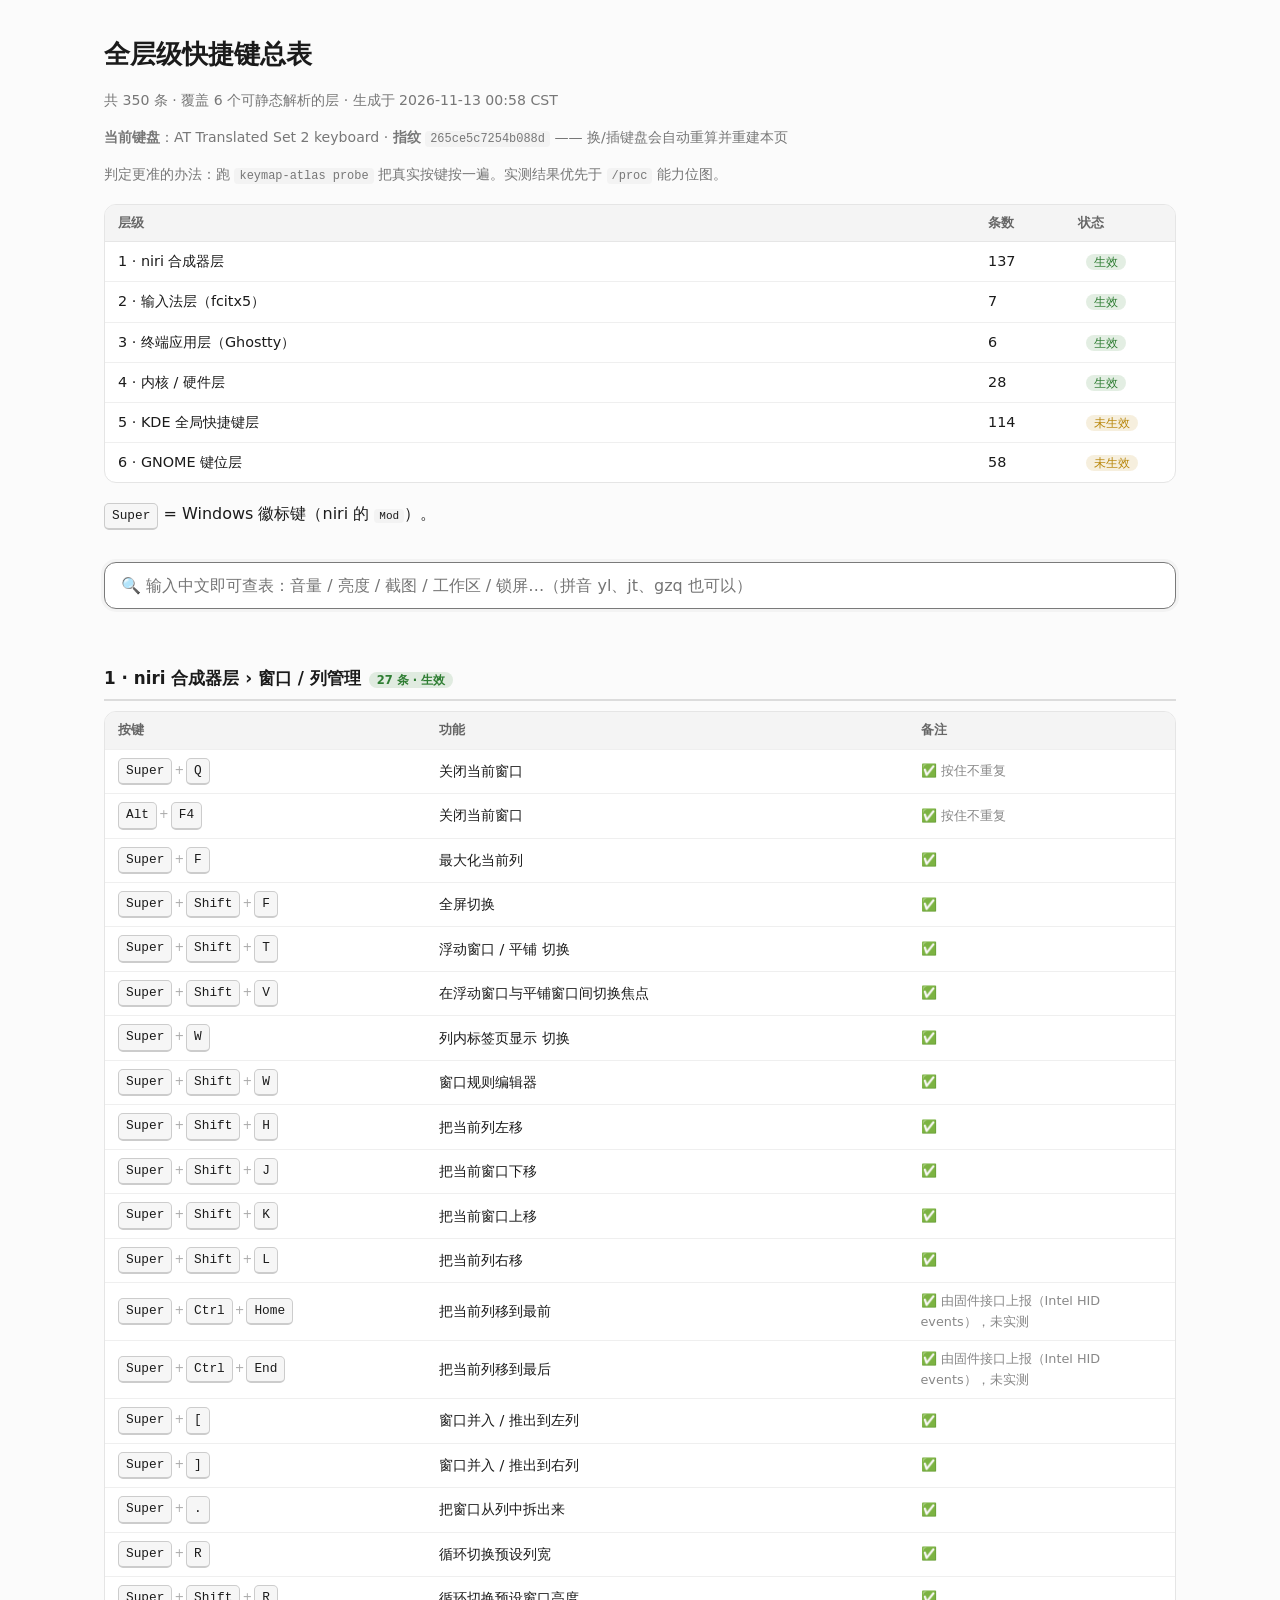
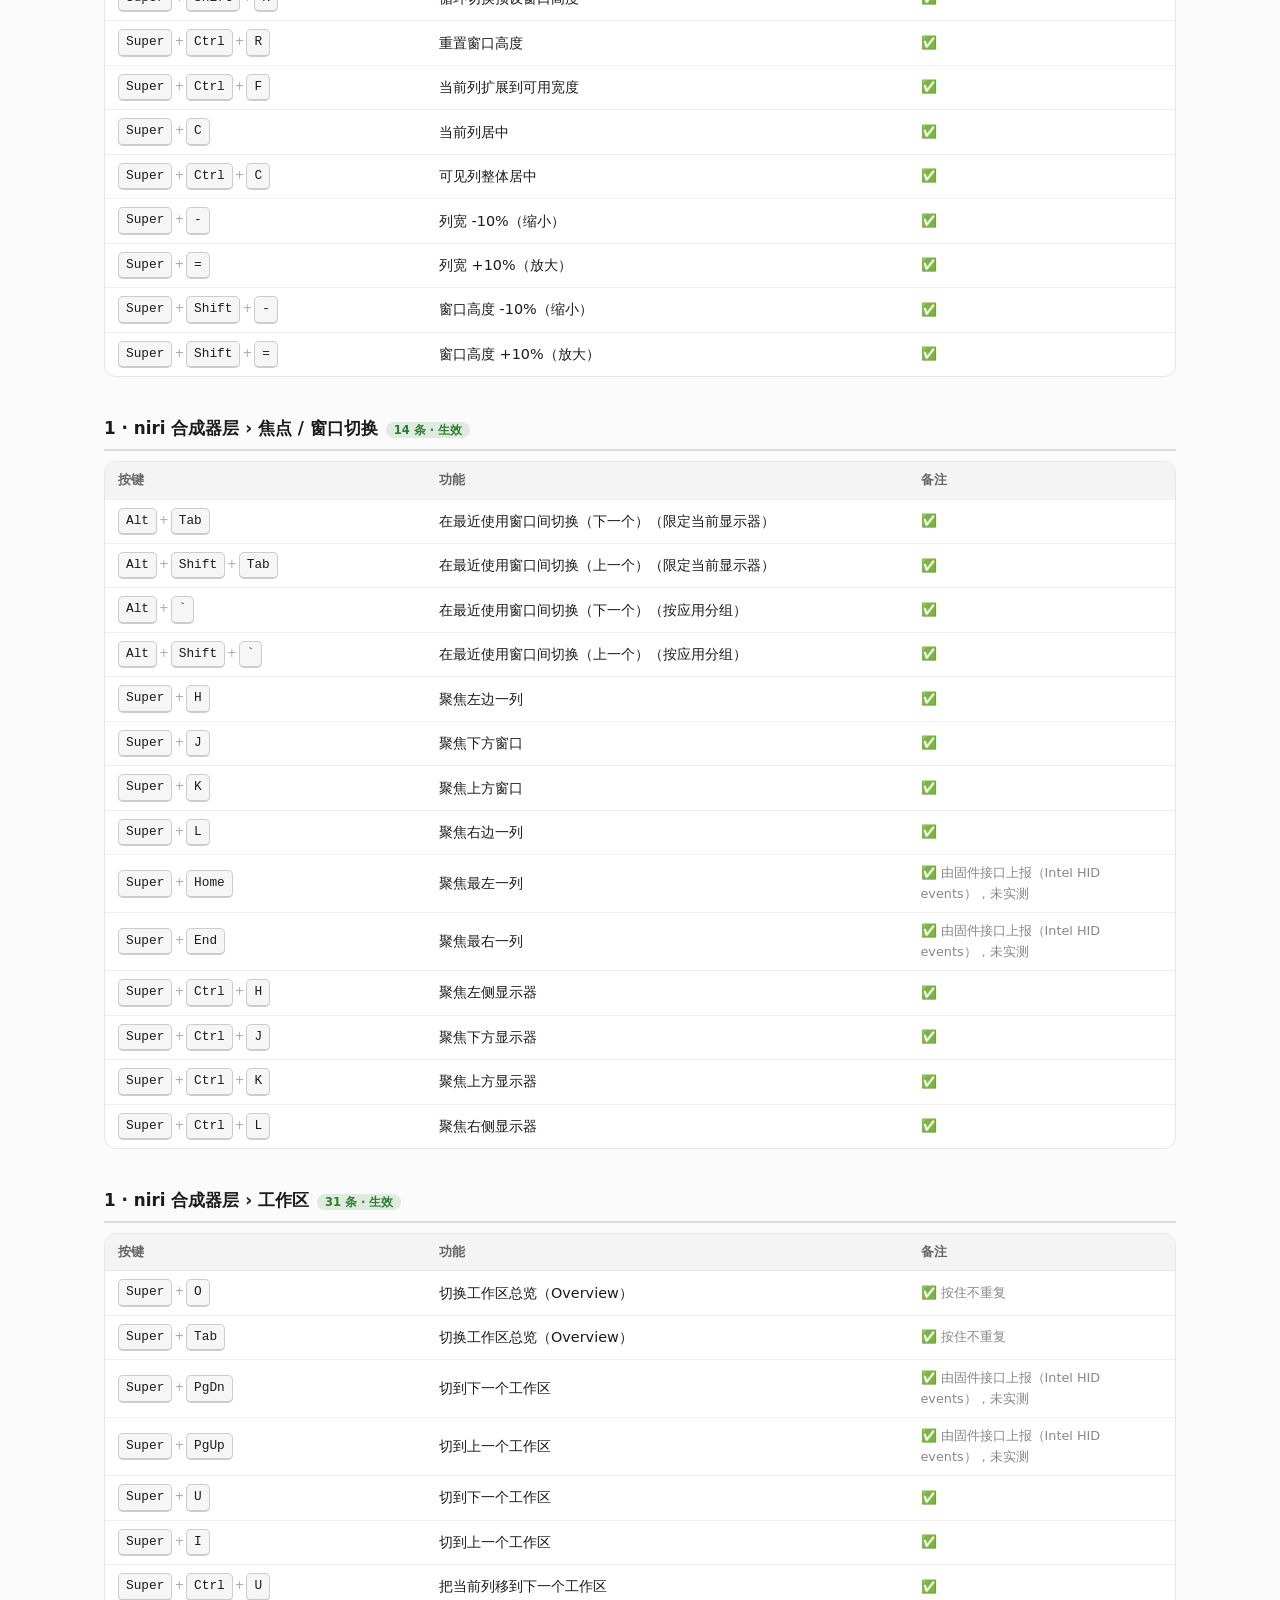
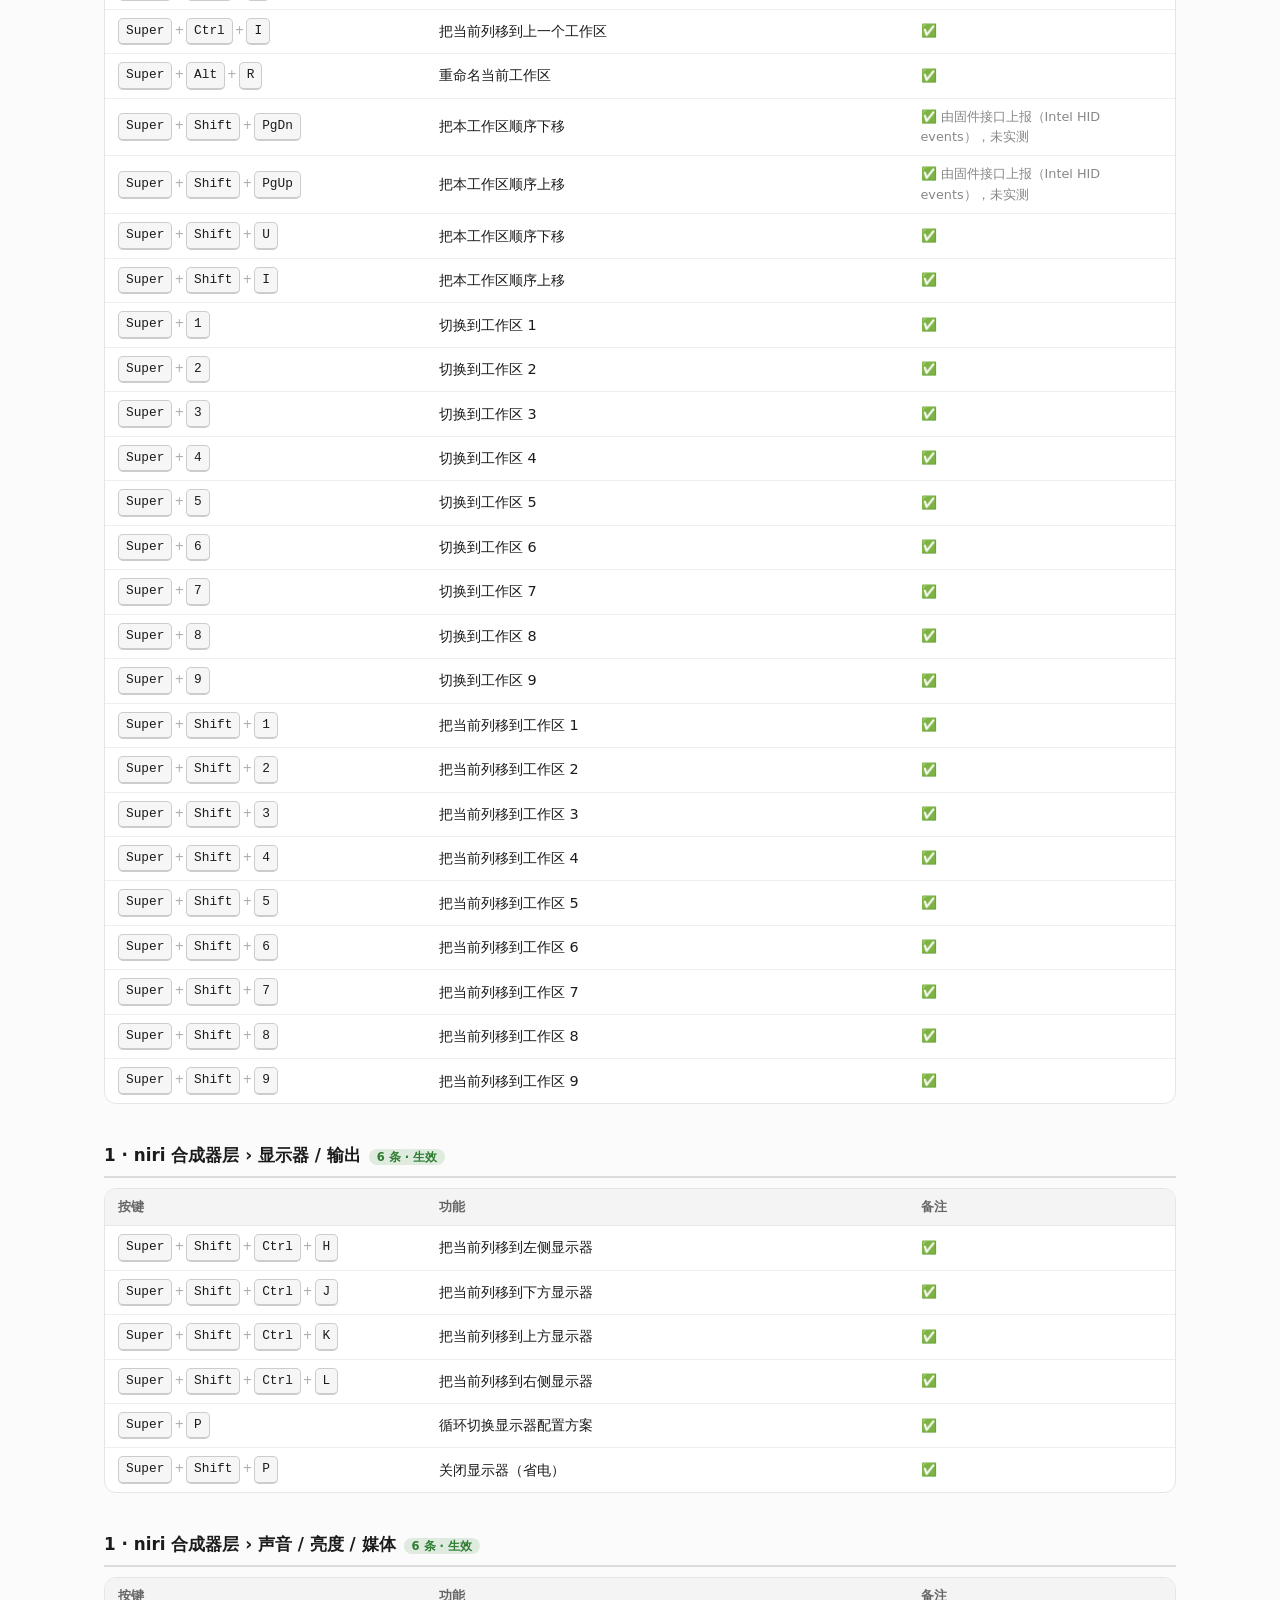
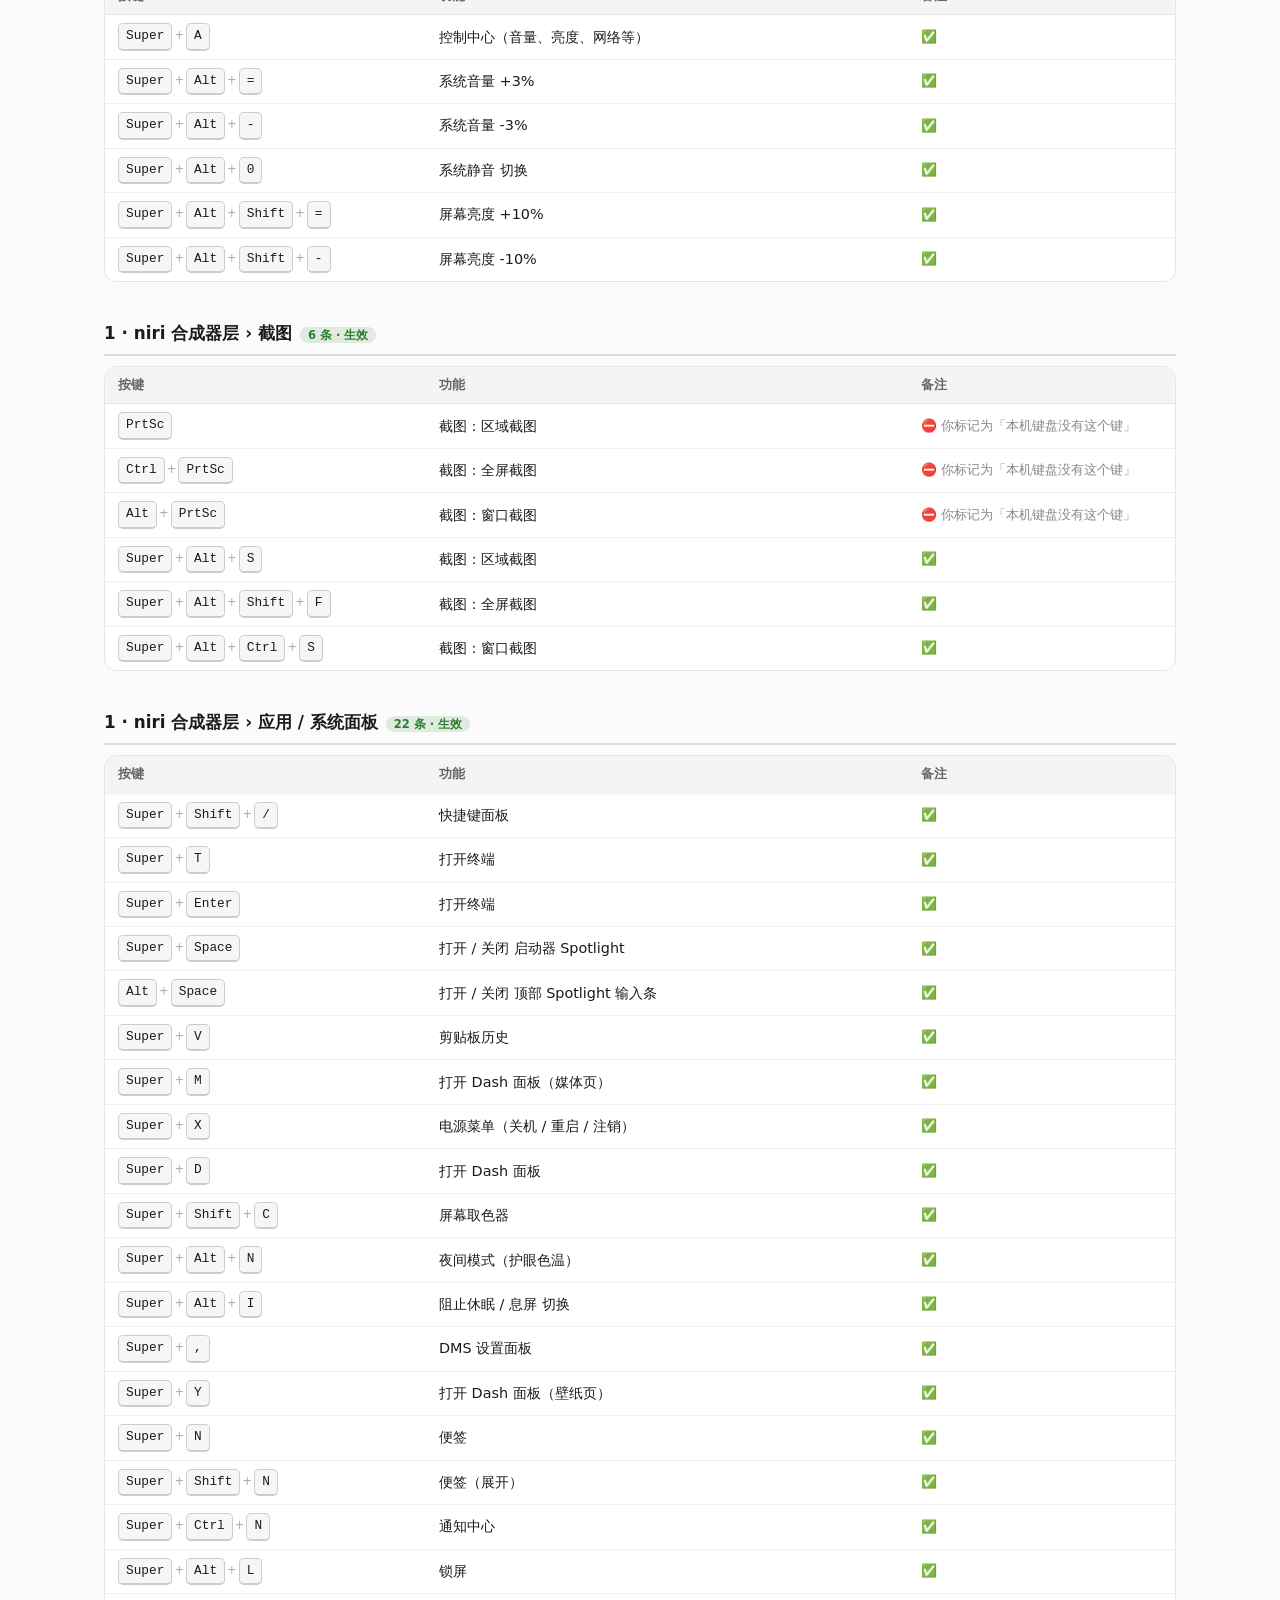
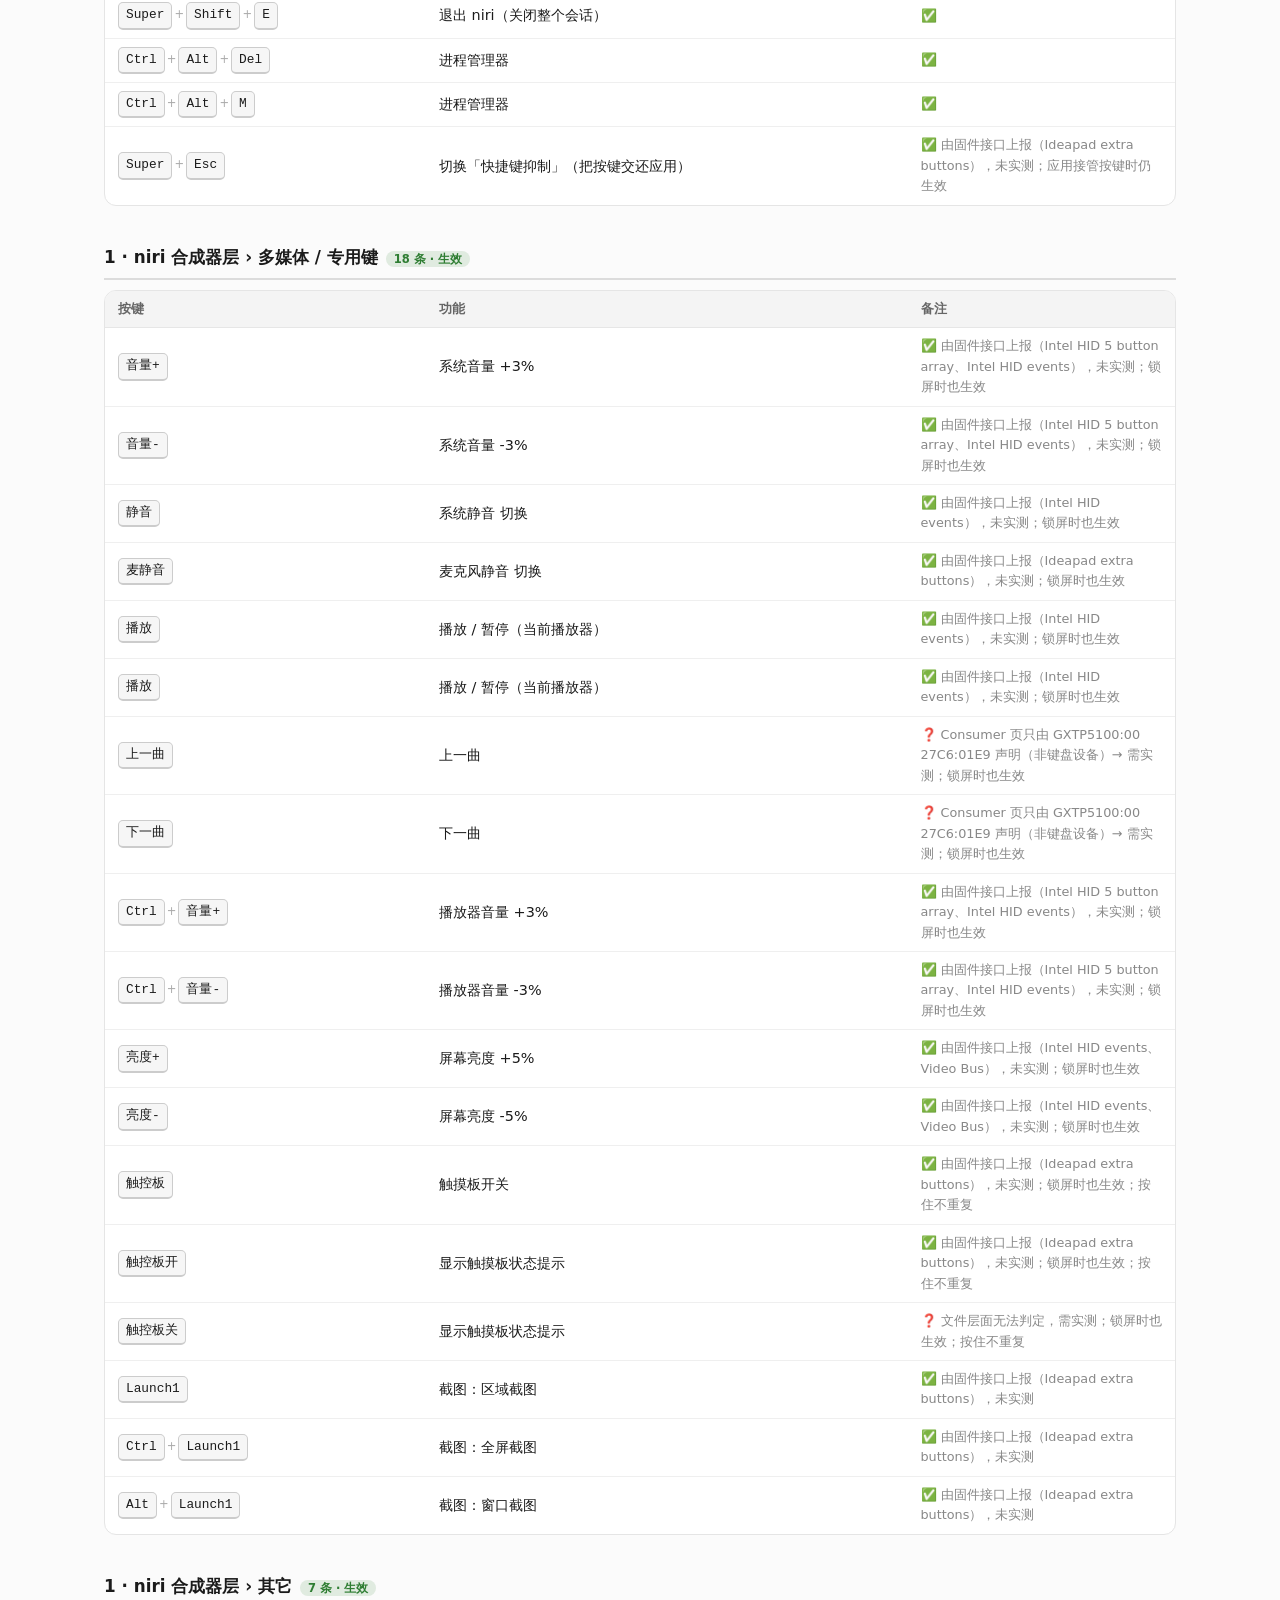
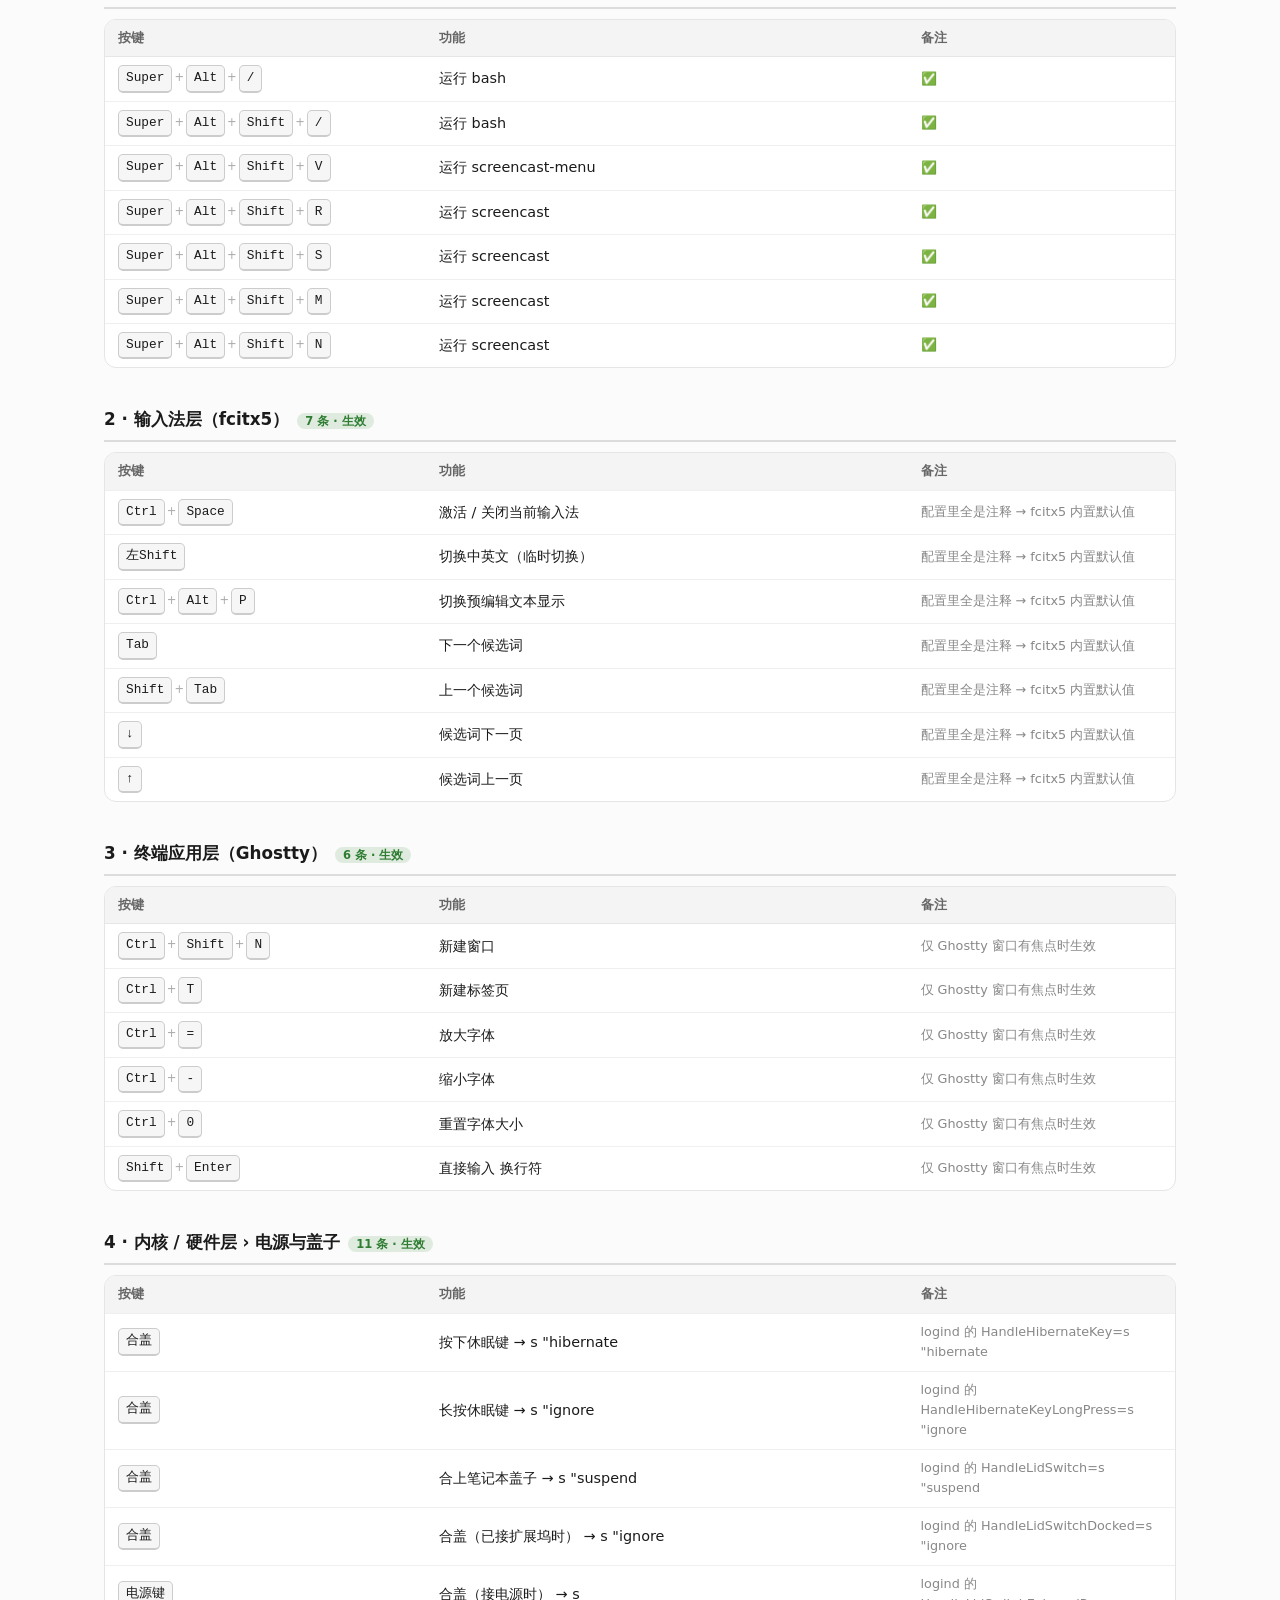
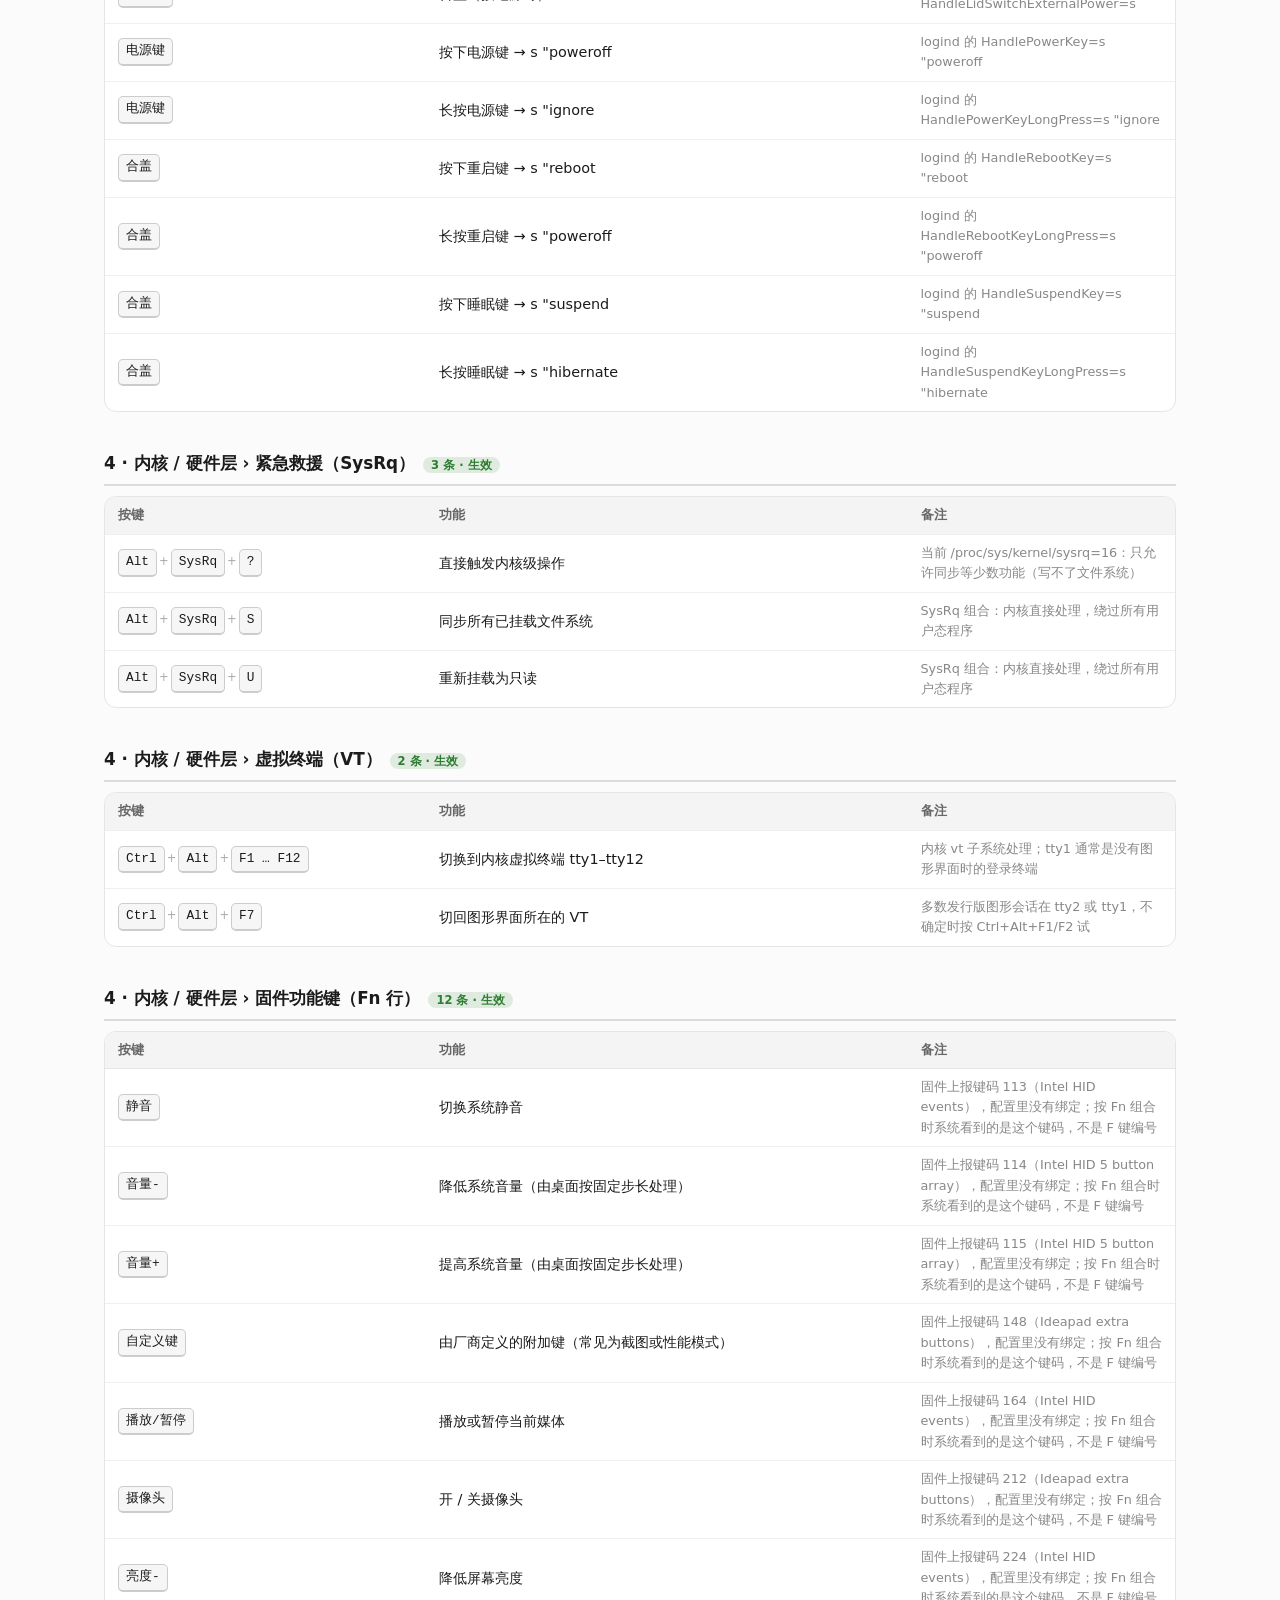
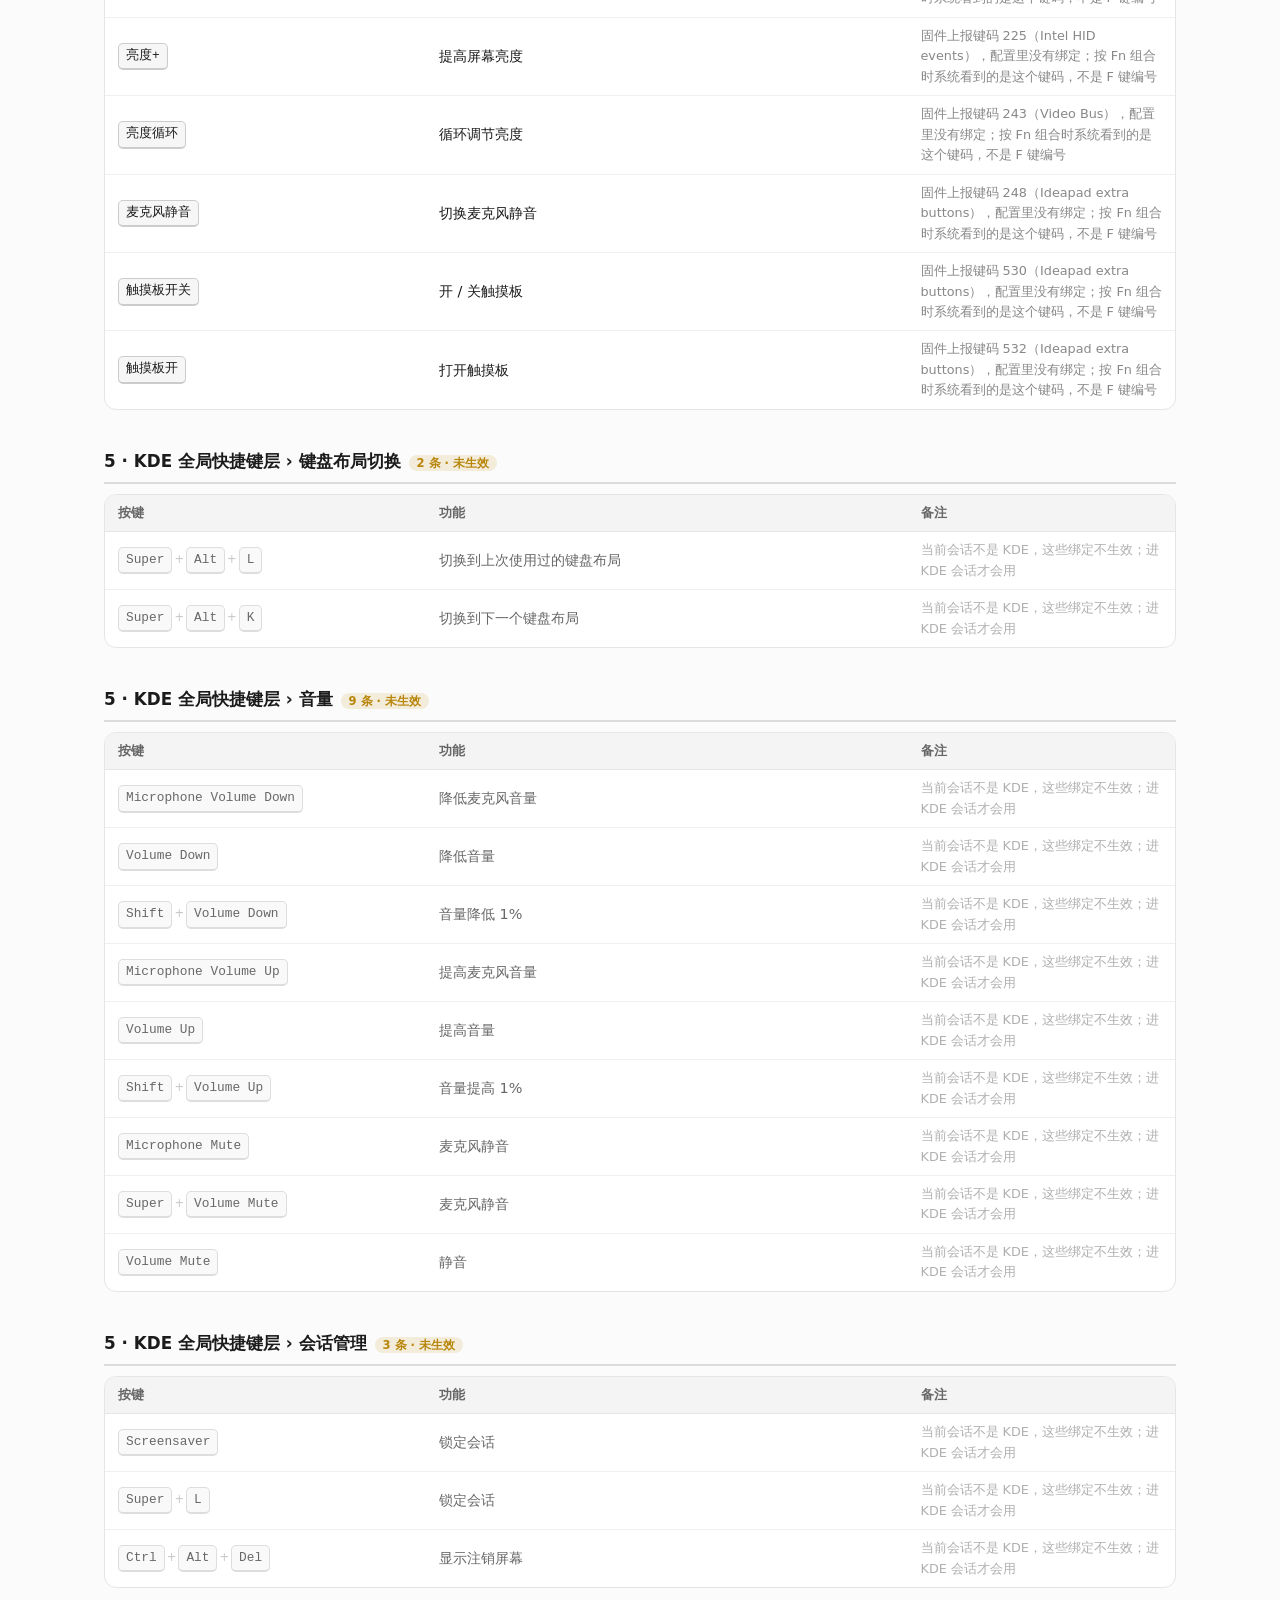
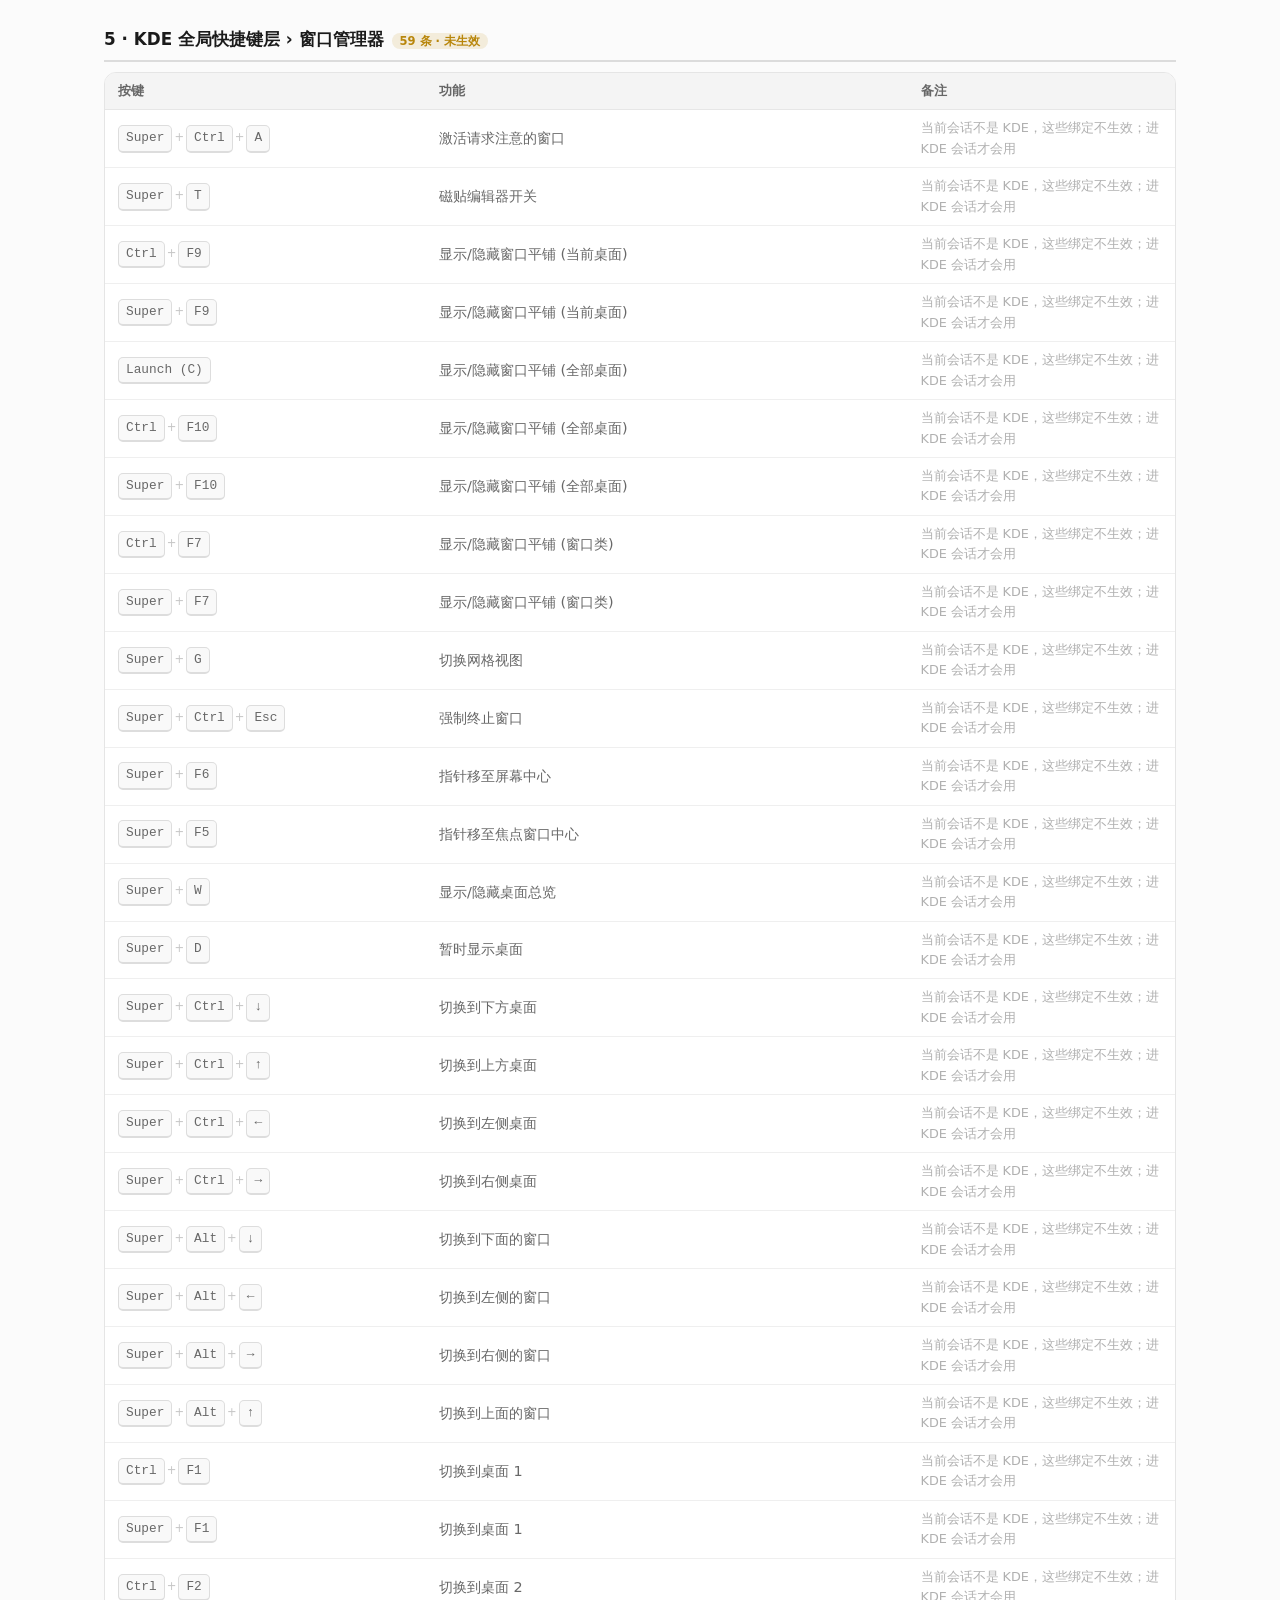
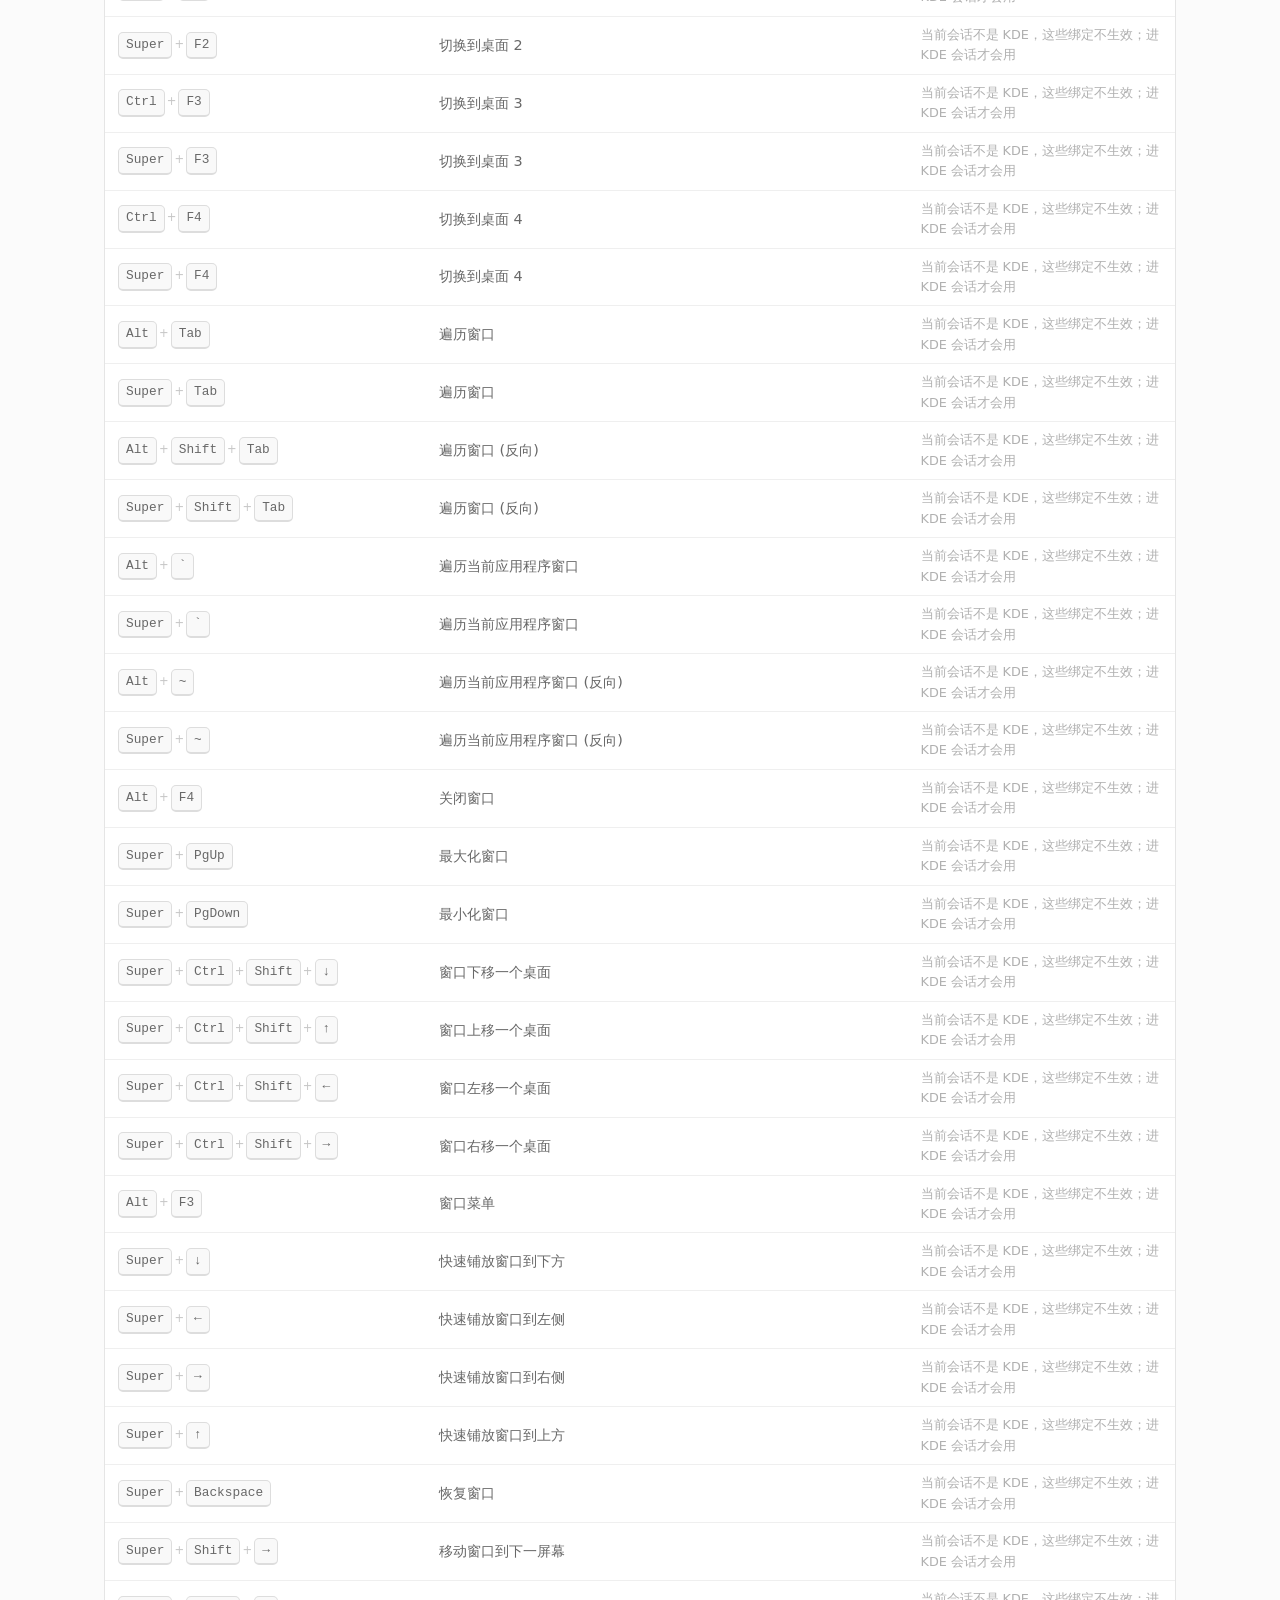
==== commit 16d0435d: "fix(evidence): 区分「描述符没这一页」与「有页没这个键」，补 ACPI 证据 笔记本内置键盘（IdeaPad 的 ZEPHYR Idea5003）HID 描述符里没有键盘页 0x07， " ====
--- a/examples/all-shortcuts-zh.html
+++ b/examples/all-shortcuts-zh.html
@@ -40,14 +40,14 @@
  tr:hover td{background:#202020}}
 </style></head><body>
 <h1>全层级快捷键总表</h1>
-<p class="sub">共 338 条 · 覆盖 6 个可静态解析的层 · 生成于 2026-11-12 23:58 CST</p>
+<p class="sub">共 350 条 · 覆盖 6 个可静态解析的层 · 生成于 2026-11-13 00:58 CST</p>
 <p class="sub"><b>当前键盘</b>：AT Translated Set 2 keyboard · <b>指纹</b> <code>265ce5c7254b088d</code> —— 换/插键盘会自动重算并重建本页</p>
 <p class="sub">判定更准的办法：跑 <code>keymap-atlas probe</code> 把真实按键按一遍。实测结果优先于 <code>/proc</code> 能力位图。</p>
 <div class="card" style="margin:18px 0"><table><thead><tr><th>层级</th><th style="width:90px">条数</th><th style="width:110px">状态</th></tr></thead><tbody>
 <tr><td>1 · niri 合成器层</td><td>137</td><td><span class="tag on">生效</span></td></tr>
 <tr><td>2 · 输入法层（fcitx5）</td><td>7</td><td><span class="tag on">生效</span></td></tr>
 <tr><td>3 · 终端应用层（Ghostty）</td><td>6</td><td><span class="tag on">生效</span></td></tr>
-<tr><td>4 · 内核 / 硬件层</td><td>16</td><td><span class="tag on">生效</span></td></tr>
+<tr><td>4 · 内核 / 硬件层</td><td>28</td><td><span class="tag on">生效</span></td></tr>
 <tr><td>5 · KDE 全局快捷键层</td><td>114</td><td><span class="tag off">未生效</span></td></tr>
 <tr><td>6 · GNOME 键位层</td><td>58</td><td><span class="tag off">未生效</span></td></tr>
 </tbody></table></div>
@@ -56,167 +56,167 @@
 <div id="hint"></div>
 <h2>1 · niri 合成器层 › 窗口 / 列管理<span class='tag on'>27 条 · 生效</span></h2>
 <div class="card"><table><thead><tr><th style="width:30%">按键</th><th style="width:45%">功能</th><th>备注</th></tr></thead><tbody>
-<tr data-b="关闭当前窗口 super q 所有 hid 描述符都没覆盖 → 一定按不出；按住不重复 chuangkou ck window guanbi gb close super"><td><kbd>Super</kbd><span class="plus">+</span><kbd>Q</kbd></td><td>关闭当前窗口</td><td class='note'>⛔ 所有 HID 描述符都没覆盖 → 一定按不出；按住不重复</td></tr>
-<tr data-b="关闭当前窗口 alt f4 所有 hid 描述符都没覆盖 → 一定按不出；按住不重复 chuangkou ck window guanbi gb close alt f4"><td><kbd>Alt</kbd><span class="plus">+</span><kbd>F4</kbd></td><td>关闭当前窗口</td><td class='note'>⛔ 所有 HID 描述符都没覆盖 → 一定按不出；按住不重复</td></tr>
-<tr data-b="最大化当前列 super f 所有 hid 描述符都没覆盖 → 一定按不出 lie column zuidahua zdh maximize super"><td><kbd>Super</kbd><span class="plus">+</span><kbd>F</kbd></td><td>最大化当前列</td><td class='note'>⛔ 所有 HID 描述符都没覆盖 → 一定按不出</td></tr>
-<tr data-b="全屏切换 super shift f 所有 hid 描述符都没覆盖 → 一定按不出 quanping qp fullscreen qiehuan qh switch super shift"><td><kbd>Super</kbd><span class="plus">+</span><kbd>Shift</kbd><span class="plus">+</span><kbd>F</kbd></td><td>全屏切换</td><td class='note'>⛔ 所有 HID 描述符都没覆盖 → 一定按不出</td></tr>
-<tr data-b="浮动窗口 / 平铺 切换 super shift t 所有 hid 描述符都没覆盖 → 一定按不出 chuangkou ck window fudong fd floating qiehuan qh switch super shift"><td><kbd>Super</kbd><span class="plus">+</span><kbd>Shift</kbd><span class="plus">+</span><kbd>T</kbd></td><td>浮动窗口 / 平铺 切换</td><td class='note'>⛔ 所有 HID 描述符都没覆盖 → 一定按不出</td></tr>
-<tr data-b="在浮动窗口与平铺窗口间切换焦点 super shift v 所有 hid 描述符都没覆盖 → 一定按不出 chuangkou ck window fudong fd floating qiehuan qh switch super shift"><td><kbd>Super</kbd><span class="plus">+</span><kbd>Shift</kbd><span class="plus">+</span><kbd>V</kbd></td><td>在浮动窗口与平铺窗口间切换焦点</td><td class='note'>⛔ 所有 HID 描述符都没覆盖 → 一定按不出</td></tr>
-<tr data-b="列内标签页显示 切换 super w 所有 hid 描述符都没覆盖 → 一定按不出 lie column biaoqianye bqy tab qiehuan qh switch super"><td><kbd>Super</kbd><span class="plus">+</span><kbd>W</kbd></td><td>列内标签页显示 切换</td><td class='note'>⛔ 所有 HID 描述符都没覆盖 → 一定按不出</td></tr>
-<tr data-b="窗口规则编辑器 super shift w 所有 hid 描述符都没覆盖 → 一定按不出 chuangkou ck window super shift"><td><kbd>Super</kbd><span class="plus">+</span><kbd>Shift</kbd><span class="plus">+</span><kbd>W</kbd></td><td>窗口规则编辑器</td><td class='note'>⛔ 所有 HID 描述符都没覆盖 → 一定按不出</td></tr>
-<tr data-b="把当前列左移 super shift h 所有 hid 描述符都没覆盖 → 一定按不出 lie column super shift"><td><kbd>Super</kbd><span class="plus">+</span><kbd>Shift</kbd><span class="plus">+</span><kbd>H</kbd></td><td>把当前列左移</td><td class='note'>⛔ 所有 HID 描述符都没覆盖 → 一定按不出</td></tr>
-<tr data-b="把当前窗口下移 super shift j 所有 hid 描述符都没覆盖 → 一定按不出 chuangkou ck window super shift"><td><kbd>Super</kbd><span class="plus">+</span><kbd>Shift</kbd><span class="plus">+</span><kbd>J</kbd></td><td>把当前窗口下移</td><td class='note'>⛔ 所有 HID 描述符都没覆盖 → 一定按不出</td></tr>
-<tr data-b="把当前窗口上移 super shift k 所有 hid 描述符都没覆盖 → 一定按不出 chuangkou ck window super shift"><td><kbd>Super</kbd><span class="plus">+</span><kbd>Shift</kbd><span class="plus">+</span><kbd>K</kbd></td><td>把当前窗口上移</td><td class='note'>⛔ 所有 HID 描述符都没覆盖 → 一定按不出</td></tr>
-<tr data-b="把当前列右移 super shift l 所有 hid 描述符都没覆盖 → 一定按不出 lie column super shift"><td><kbd>Super</kbd><span class="plus">+</span><kbd>Shift</kbd><span class="plus">+</span><kbd>L</kbd></td><td>把当前列右移</td><td class='note'>⛔ 所有 HID 描述符都没覆盖 → 一定按不出</td></tr>
-<tr data-b="把当前列移到最前 super ctrl home 所有 hid 描述符都没覆盖 → 一定按不出 lie column super ctrl home"><td><kbd>Super</kbd><span class="plus">+</span><kbd>Ctrl</kbd><span class="plus">+</span><kbd>Home</kbd></td><td>把当前列移到最前</td><td class='note'>⛔ 所有 HID 描述符都没覆盖 → 一定按不出</td></tr>
-<tr data-b="把当前列移到最后 super ctrl end 所有 hid 描述符都没覆盖 → 一定按不出 lie column super ctrl end"><td><kbd>Super</kbd><span class="plus">+</span><kbd>Ctrl</kbd><span class="plus">+</span><kbd>End</kbd></td><td>把当前列移到最后</td><td class='note'>⛔ 所有 HID 描述符都没覆盖 → 一定按不出</td></tr>
-<tr data-b="窗口并入 / 推出到左列 super [ 所有 hid 描述符都没覆盖 → 一定按不出 chuangkou ck window lie column super ["><td><kbd>Super</kbd><span class="plus">+</span><kbd>[</kbd></td><td>窗口并入 / 推出到左列</td><td class='note'>⛔ 所有 HID 描述符都没覆盖 → 一定按不出</td></tr>
-<tr data-b="窗口并入 / 推出到右列 super ] 所有 hid 描述符都没覆盖 → 一定按不出 chuangkou ck window lie column super ]"><td><kbd>Super</kbd><span class="plus">+</span><kbd>]</kbd></td><td>窗口并入 / 推出到右列</td><td class='note'>⛔ 所有 HID 描述符都没覆盖 → 一定按不出</td></tr>
-<tr data-b="把窗口从列中拆出来 super . 所有 hid 描述符都没覆盖 → 一定按不出 chuangkou ck window lie column super ."><td><kbd>Super</kbd><span class="plus">+</span><kbd>.</kbd></td><td>把窗口从列中拆出来</td><td class='note'>⛔ 所有 HID 描述符都没覆盖 → 一定按不出</td></tr>
-<tr data-b="循环切换预设列宽 super r 所有 hid 描述符都没覆盖 → 一定按不出 lie column qiehuan qh switch super"><td><kbd>Super</kbd><span class="plus">+</span><kbd>R</kbd></td><td>循环切换预设列宽</td><td class='note'>⛔ 所有 HID 描述符都没覆盖 → 一定按不出</td></tr>
-<tr data-b="循环切换预设窗口高度 super shift r 所有 hid 描述符都没覆盖 → 一定按不出 chuangkou ck window qiehuan qh switch super shift"><td><kbd>Super</kbd><span class="plus">+</span><kbd>Shift</kbd><span class="plus">+</span><kbd>R</kbd></td><td>循环切换预设窗口高度</td><td class='note'>⛔ 所有 HID 描述符都没覆盖 → 一定按不出</td></tr>
-<tr data-b="重置窗口高度 super ctrl r 所有 hid 描述符都没覆盖 → 一定按不出 chuangkou ck window super ctrl"><td><kbd>Super</kbd><span class="plus">+</span><kbd>Ctrl</kbd><span class="plus">+</span><kbd>R</kbd></td><td>重置窗口高度</td><td class='note'>⛔ 所有 HID 描述符都没覆盖 → 一定按不出</td></tr>
-<tr data-b="当前列扩展到可用宽度 super ctrl f 所有 hid 描述符都没覆盖 → 一定按不出 lie column super ctrl"><td><kbd>Super</kbd><span class="plus">+</span><kbd>Ctrl</kbd><span class="plus">+</span><kbd>F</kbd></td><td>当前列扩展到可用宽度</td><td class='note'>⛔ 所有 HID 描述符都没覆盖 → 一定按不出</td></tr>
-<tr data-b="当前列居中 super c 所有 hid 描述符都没覆盖 → 一定按不出 lie column juzhong jz center super"><td><kbd>Super</kbd><span class="plus">+</span><kbd>C</kbd></td><td>当前列居中</td><td class='note'>⛔ 所有 HID 描述符都没覆盖 → 一定按不出</td></tr>
-<tr data-b="可见列整体居中 super ctrl c 所有 hid 描述符都没覆盖 → 一定按不出 lie column juzhong jz center super ctrl"><td><kbd>Super</kbd><span class="plus">+</span><kbd>Ctrl</kbd><span class="plus">+</span><kbd>C</kbd></td><td>可见列整体居中</td><td class='note'>⛔ 所有 HID 描述符都没覆盖 → 一定按不出</td></tr>
-<tr data-b="列宽 -10%（缩小） super - 所有 hid 描述符都没覆盖 → 一定按不出 lie column suoxiao sx super -"><td><kbd>Super</kbd><span class="plus">+</span><kbd>-</kbd></td><td>列宽 -10%（缩小）</td><td class='note'>⛔ 所有 HID 描述符都没覆盖 → 一定按不出</td></tr>
-<tr data-b="列宽 +10%（放大） super = 所有 hid 描述符都没覆盖 → 一定按不出 lie column fangda fd zoom super ="><td><kbd>Super</kbd><span class="plus">+</span><kbd>=</kbd></td><td>列宽 +10%（放大）</td><td class='note'>⛔ 所有 HID 描述符都没覆盖 → 一定按不出</td></tr>
-<tr data-b="窗口高度 -10%（缩小） super shift - 所有 hid 描述符都没覆盖 → 一定按不出 chuangkou ck window suoxiao sx super shift -"><td><kbd>Super</kbd><span class="plus">+</span><kbd>Shift</kbd><span class="plus">+</span><kbd>-</kbd></td><td>窗口高度 -10%（缩小）</td><td class='note'>⛔ 所有 HID 描述符都没覆盖 → 一定按不出</td></tr>
-<tr data-b="窗口高度 +10%（放大） super shift = 所有 hid 描述符都没覆盖 → 一定按不出 chuangkou ck window fangda fd zoom super shift ="><td><kbd>Super</kbd><span class="plus">+</span><kbd>Shift</kbd><span class="plus">+</span><kbd>=</kbd></td><td>窗口高度 +10%（放大）</td><td class='note'>⛔ 所有 HID 描述符都没覆盖 → 一定按不出</td></tr>
+<tr data-b="关闭当前窗口 super q 按住不重复 chuangkou ck window guanbi gb close super"><td><kbd>Super</kbd><span class="plus">+</span><kbd>Q</kbd></td><td>关闭当前窗口</td><td class='note'>✅ 按住不重复</td></tr>
+<tr data-b="关闭当前窗口 alt f4 按住不重复 chuangkou ck window guanbi gb close alt f4"><td><kbd>Alt</kbd><span class="plus">+</span><kbd>F4</kbd></td><td>关闭当前窗口</td><td class='note'>✅ 按住不重复</td></tr>
+<tr data-b="最大化当前列 super f  lie column zuidahua zdh maximize super"><td><kbd>Super</kbd><span class="plus">+</span><kbd>F</kbd></td><td>最大化当前列</td><td class='note'>✅ </td></tr>
+<tr data-b="全屏切换 super shift f  quanping qp fullscreen qiehuan qh switch super shift"><td><kbd>Super</kbd><span class="plus">+</span><kbd>Shift</kbd><span class="plus">+</span><kbd>F</kbd></td><td>全屏切换</td><td class='note'>✅ </td></tr>
+<tr data-b="浮动窗口 / 平铺 切换 super shift t  chuangkou ck window fudong fd floating qiehuan qh switch super shift"><td><kbd>Super</kbd><span class="plus">+</span><kbd>Shift</kbd><span class="plus">+</span><kbd>T</kbd></td><td>浮动窗口 / 平铺 切换</td><td class='note'>✅ </td></tr>
+<tr data-b="在浮动窗口与平铺窗口间切换焦点 super shift v  chuangkou ck window fudong fd floating qiehuan qh switch super shift"><td><kbd>Super</kbd><span class="plus">+</span><kbd>Shift</kbd><span class="plus">+</span><kbd>V</kbd></td><td>在浮动窗口与平铺窗口间切换焦点</td><td class='note'>✅ </td></tr>
+<tr data-b="列内标签页显示 切换 super w  lie column biaoqianye bqy tab qiehuan qh switch super"><td><kbd>Super</kbd><span class="plus">+</span><kbd>W</kbd></td><td>列内标签页显示 切换</td><td class='note'>✅ </td></tr>
+<tr data-b="窗口规则编辑器 super shift w  chuangkou ck window super shift"><td><kbd>Super</kbd><span class="plus">+</span><kbd>Shift</kbd><span class="plus">+</span><kbd>W</kbd></td><td>窗口规则编辑器</td><td class='note'>✅ </td></tr>
+<tr data-b="把当前列左移 super shift h  lie column super shift"><td><kbd>Super</kbd><span class="plus">+</span><kbd>Shift</kbd><span class="plus">+</span><kbd>H</kbd></td><td>把当前列左移</td><td class='note'>✅ </td></tr>
+<tr data-b="把当前窗口下移 super shift j  chuangkou ck window super shift"><td><kbd>Super</kbd><span class="plus">+</span><kbd>Shift</kbd><span class="plus">+</span><kbd>J</kbd></td><td>把当前窗口下移</td><td class='note'>✅ </td></tr>
+<tr data-b="把当前窗口上移 super shift k  chuangkou ck window super shift"><td><kbd>Super</kbd><span class="plus">+</span><kbd>Shift</kbd><span class="plus">+</span><kbd>K</kbd></td><td>把当前窗口上移</td><td class='note'>✅ </td></tr>
+<tr data-b="把当前列右移 super shift l  lie column super shift"><td><kbd>Super</kbd><span class="plus">+</span><kbd>Shift</kbd><span class="plus">+</span><kbd>L</kbd></td><td>把当前列右移</td><td class='note'>✅ </td></tr>
+<tr data-b="把当前列移到最前 super ctrl home 由固件接口上报（intel hid events），未实测 lie column super ctrl home"><td><kbd>Super</kbd><span class="plus">+</span><kbd>Ctrl</kbd><span class="plus">+</span><kbd>Home</kbd></td><td>把当前列移到最前</td><td class='note'>✅ 由固件接口上报（Intel HID events），未实测</td></tr>
+<tr data-b="把当前列移到最后 super ctrl end 由固件接口上报（intel hid events），未实测 lie column super ctrl end"><td><kbd>Super</kbd><span class="plus">+</span><kbd>Ctrl</kbd><span class="plus">+</span><kbd>End</kbd></td><td>把当前列移到最后</td><td class='note'>✅ 由固件接口上报（Intel HID events），未实测</td></tr>
+<tr data-b="窗口并入 / 推出到左列 super [  chuangkou ck window lie column super ["><td><kbd>Super</kbd><span class="plus">+</span><kbd>[</kbd></td><td>窗口并入 / 推出到左列</td><td class='note'>✅ </td></tr>
+<tr data-b="窗口并入 / 推出到右列 super ]  chuangkou ck window lie column super ]"><td><kbd>Super</kbd><span class="plus">+</span><kbd>]</kbd></td><td>窗口并入 / 推出到右列</td><td class='note'>✅ </td></tr>
+<tr data-b="把窗口从列中拆出来 super .  chuangkou ck window lie column super ."><td><kbd>Super</kbd><span class="plus">+</span><kbd>.</kbd></td><td>把窗口从列中拆出来</td><td class='note'>✅ </td></tr>
+<tr data-b="循环切换预设列宽 super r  lie column qiehuan qh switch super"><td><kbd>Super</kbd><span class="plus">+</span><kbd>R</kbd></td><td>循环切换预设列宽</td><td class='note'>✅ </td></tr>
+<tr data-b="循环切换预设窗口高度 super shift r  chuangkou ck window qiehuan qh switch super shift"><td><kbd>Super</kbd><span class="plus">+</span><kbd>Shift</kbd><span class="plus">+</span><kbd>R</kbd></td><td>循环切换预设窗口高度</td><td class='note'>✅ </td></tr>
+<tr data-b="重置窗口高度 super ctrl r  chuangkou ck window super ctrl"><td><kbd>Super</kbd><span class="plus">+</span><kbd>Ctrl</kbd><span class="plus">+</span><kbd>R</kbd></td><td>重置窗口高度</td><td class='note'>✅ </td></tr>
+<tr data-b="当前列扩展到可用宽度 super ctrl f  lie column super ctrl"><td><kbd>Super</kbd><span class="plus">+</span><kbd>Ctrl</kbd><span class="plus">+</span><kbd>F</kbd></td><td>当前列扩展到可用宽度</td><td class='note'>✅ </td></tr>
+<tr data-b="当前列居中 super c  lie column juzhong jz center super"><td><kbd>Super</kbd><span class="plus">+</span><kbd>C</kbd></td><td>当前列居中</td><td class='note'>✅ </td></tr>
+<tr data-b="可见列整体居中 super ctrl c  lie column juzhong jz center super ctrl"><td><kbd>Super</kbd><span class="plus">+</span><kbd>Ctrl</kbd><span class="plus">+</span><kbd>C</kbd></td><td>可见列整体居中</td><td class='note'>✅ </td></tr>
+<tr data-b="列宽 -10%（缩小） super -  lie column suoxiao sx super -"><td><kbd>Super</kbd><span class="plus">+</span><kbd>-</kbd></td><td>列宽 -10%（缩小）</td><td class='note'>✅ </td></tr>
+<tr data-b="列宽 +10%（放大） super =  lie column fangda fd zoom super ="><td><kbd>Super</kbd><span class="plus">+</span><kbd>=</kbd></td><td>列宽 +10%（放大）</td><td class='note'>✅ </td></tr>
+<tr data-b="窗口高度 -10%（缩小） super shift -  chuangkou ck window suoxiao sx super shift -"><td><kbd>Super</kbd><span class="plus">+</span><kbd>Shift</kbd><span class="plus">+</span><kbd>-</kbd></td><td>窗口高度 -10%（缩小）</td><td class='note'>✅ </td></tr>
+<tr data-b="窗口高度 +10%（放大） super shift =  chuangkou ck window fangda fd zoom super shift ="><td><kbd>Super</kbd><span class="plus">+</span><kbd>Shift</kbd><span class="plus">+</span><kbd>=</kbd></td><td>窗口高度 +10%（放大）</td><td class='note'>✅ </td></tr>
 </tbody></table></div>
 <h2>1 · niri 合成器层 › 焦点 / 窗口切换<span class='tag on'>14 条 · 生效</span></h2>
 <div class="card"><table><thead><tr><th style="width:30%">按键</th><th style="width:45%">功能</th><th>备注</th></tr></thead><tbody>
-<tr data-b="在最近使用窗口间切换（下一个）（限定当前显示器） alt tab 所有 hid 描述符都没覆盖 → 一定按不出 chuangkou ck window xianshiqi xsq monitor qiehuan qh switch alt tab"><td><kbd>Alt</kbd><span class="plus">+</span><kbd>Tab</kbd></td><td>在最近使用窗口间切换（下一个）（限定当前显示器）</td><td class='note'>⛔ 所有 HID 描述符都没覆盖 → 一定按不出</td></tr>
-<tr data-b="在最近使用窗口间切换（上一个）（限定当前显示器） alt shift tab 所有 hid 描述符都没覆盖 → 一定按不出 chuangkou ck window xianshiqi xsq monitor qiehuan qh switch alt shift tab"><td><kbd>Alt</kbd><span class="plus">+</span><kbd>Shift</kbd><span class="plus">+</span><kbd>Tab</kbd></td><td>在最近使用窗口间切换（上一个）（限定当前显示器）</td><td class='note'>⛔ 所有 HID 描述符都没覆盖 → 一定按不出</td></tr>
-<tr data-b="在最近使用窗口间切换（下一个）（按应用分组） alt ` 所有 hid 描述符都没覆盖 → 一定按不出 chuangkou ck window qiehuan qh switch alt `"><td><kbd>Alt</kbd><span class="plus">+</span><kbd>`</kbd></td><td>在最近使用窗口间切换（下一个）（按应用分组）</td><td class='note'>⛔ 所有 HID 描述符都没覆盖 → 一定按不出</td></tr>
-<tr data-b="在最近使用窗口间切换（上一个）（按应用分组） alt shift ` 所有 hid 描述符都没覆盖 → 一定按不出 chuangkou ck window qiehuan qh switch alt shift `"><td><kbd>Alt</kbd><span class="plus">+</span><kbd>Shift</kbd><span class="plus">+</span><kbd>`</kbd></td><td>在最近使用窗口间切换（上一个）（按应用分组）</td><td class='note'>⛔ 所有 HID 描述符都没覆盖 → 一定按不出</td></tr>
-<tr data-b="聚焦左边一列 super h 所有 hid 描述符都没覆盖 → 一定按不出 lie column jujiao jj focus super"><td><kbd>Super</kbd><span class="plus">+</span><kbd>H</kbd></td><td>聚焦左边一列</td><td class='note'>⛔ 所有 HID 描述符都没覆盖 → 一定按不出</td></tr>
-<tr data-b="聚焦下方窗口 super j 所有 hid 描述符都没覆盖 → 一定按不出 chuangkou ck window jujiao jj focus super"><td><kbd>Super</kbd><span class="plus">+</span><kbd>J</kbd></td><td>聚焦下方窗口</td><td class='note'>⛔ 所有 HID 描述符都没覆盖 → 一定按不出</td></tr>
-<tr data-b="聚焦上方窗口 super k 所有 hid 描述符都没覆盖 → 一定按不出 chuangkou ck window jujiao jj focus super"><td><kbd>Super</kbd><span class="plus">+</span><kbd>K</kbd></td><td>聚焦上方窗口</td><td class='note'>⛔ 所有 HID 描述符都没覆盖 → 一定按不出</td></tr>
-<tr data-b="聚焦右边一列 super l 所有 hid 描述符都没覆盖 → 一定按不出 lie column jujiao jj focus super"><td><kbd>Super</kbd><span class="plus">+</span><kbd>L</kbd></td><td>聚焦右边一列</td><td class='note'>⛔ 所有 HID 描述符都没覆盖 → 一定按不出</td></tr>
-<tr data-b="聚焦最左一列 super home 所有 hid 描述符都没覆盖 → 一定按不出 lie column jujiao jj focus super home"><td><kbd>Super</kbd><span class="plus">+</span><kbd>Home</kbd></td><td>聚焦最左一列</td><td class='note'>⛔ 所有 HID 描述符都没覆盖 → 一定按不出</td></tr>
-<tr data-b="聚焦最右一列 super end 所有 hid 描述符都没覆盖 → 一定按不出 lie column jujiao jj focus super end"><td><kbd>Super</kbd><span class="plus">+</span><kbd>End</kbd></td><td>聚焦最右一列</td><td class='note'>⛔ 所有 HID 描述符都没覆盖 → 一定按不出</td></tr>
-<tr data-b="聚焦左侧显示器 super ctrl h 所有 hid 描述符都没覆盖 → 一定按不出 xianshiqi xsq monitor jujiao jj focus super ctrl"><td><kbd>Super</kbd><span class="plus">+</span><kbd>Ctrl</kbd><span class="plus">+</span><kbd>H</kbd></td><td>聚焦左侧显示器</td><td class='note'>⛔ 所有 HID 描述符都没覆盖 → 一定按不出</td></tr>
-<tr data-b="聚焦下方显示器 super ctrl j 所有 hid 描述符都没覆盖 → 一定按不出 xianshiqi xsq monitor jujiao jj focus super ctrl"><td><kbd>Super</kbd><span class="plus">+</span><kbd>Ctrl</kbd><span class="plus">+</span><kbd>J</kbd></td><td>聚焦下方显示器</td><td class='note'>⛔ 所有 HID 描述符都没覆盖 → 一定按不出</td></tr>
-<tr data-b="聚焦上方显示器 super ctrl k 所有 hid 描述符都没覆盖 → 一定按不出 xianshiqi xsq monitor jujiao jj focus super ctrl"><td><kbd>Super</kbd><span class="plus">+</span><kbd>Ctrl</kbd><span class="plus">+</span><kbd>K</kbd></td><td>聚焦上方显示器</td><td class='note'>⛔ 所有 HID 描述符都没覆盖 → 一定按不出</td></tr>
-<tr data-b="聚焦右侧显示器 super ctrl l 所有 hid 描述符都没覆盖 → 一定按不出 xianshiqi xsq monitor jujiao jj focus super ctrl"><td><kbd>Super</kbd><span class="plus">+</span><kbd>Ctrl</kbd><span class="plus">+</span><kbd>L</kbd></td><td>聚焦右侧显示器</td><td class='note'>⛔ 所有 HID 描述符都没覆盖 → 一定按不出</td></tr>
+<tr data-b="在最近使用窗口间切换（下一个）（限定当前显示器） alt tab  chuangkou ck window xianshiqi xsq monitor qiehuan qh switch alt tab"><td><kbd>Alt</kbd><span class="plus">+</span><kbd>Tab</kbd></td><td>在最近使用窗口间切换（下一个）（限定当前显示器）</td><td class='note'>✅ </td></tr>
+<tr data-b="在最近使用窗口间切换（上一个）（限定当前显示器） alt shift tab  chuangkou ck window xianshiqi xsq monitor qiehuan qh switch alt shift tab"><td><kbd>Alt</kbd><span class="plus">+</span><kbd>Shift</kbd><span class="plus">+</span><kbd>Tab</kbd></td><td>在最近使用窗口间切换（上一个）（限定当前显示器）</td><td class='note'>✅ </td></tr>
+<tr data-b="在最近使用窗口间切换（下一个）（按应用分组） alt `  chuangkou ck window qiehuan qh switch alt `"><td><kbd>Alt</kbd><span class="plus">+</span><kbd>`</kbd></td><td>在最近使用窗口间切换（下一个）（按应用分组）</td><td class='note'>✅ </td></tr>
+<tr data-b="在最近使用窗口间切换（上一个）（按应用分组） alt shift `  chuangkou ck window qiehuan qh switch alt shift `"><td><kbd>Alt</kbd><span class="plus">+</span><kbd>Shift</kbd><span class="plus">+</span><kbd>`</kbd></td><td>在最近使用窗口间切换（上一个）（按应用分组）</td><td class='note'>✅ </td></tr>
+<tr data-b="聚焦左边一列 super h  lie column jujiao jj focus super"><td><kbd>Super</kbd><span class="plus">+</span><kbd>H</kbd></td><td>聚焦左边一列</td><td class='note'>✅ </td></tr>
+<tr data-b="聚焦下方窗口 super j  chuangkou ck window jujiao jj focus super"><td><kbd>Super</kbd><span class="plus">+</span><kbd>J</kbd></td><td>聚焦下方窗口</td><td class='note'>✅ </td></tr>
+<tr data-b="聚焦上方窗口 super k  chuangkou ck window jujiao jj focus super"><td><kbd>Super</kbd><span class="plus">+</span><kbd>K</kbd></td><td>聚焦上方窗口</td><td class='note'>✅ </td></tr>
+<tr data-b="聚焦右边一列 super l  lie column jujiao jj focus super"><td><kbd>Super</kbd><span class="plus">+</span><kbd>L</kbd></td><td>聚焦右边一列</td><td class='note'>✅ </td></tr>
+<tr data-b="聚焦最左一列 super home 由固件接口上报（intel hid events），未实测 lie column jujiao jj focus super home"><td><kbd>Super</kbd><span class="plus">+</span><kbd>Home</kbd></td><td>聚焦最左一列</td><td class='note'>✅ 由固件接口上报（Intel HID events），未实测</td></tr>
+<tr data-b="聚焦最右一列 super end 由固件接口上报（intel hid events），未实测 lie column jujiao jj focus super end"><td><kbd>Super</kbd><span class="plus">+</span><kbd>End</kbd></td><td>聚焦最右一列</td><td class='note'>✅ 由固件接口上报（Intel HID events），未实测</td></tr>
+<tr data-b="聚焦左侧显示器 super ctrl h  xianshiqi xsq monitor jujiao jj focus super ctrl"><td><kbd>Super</kbd><span class="plus">+</span><kbd>Ctrl</kbd><span class="plus">+</span><kbd>H</kbd></td><td>聚焦左侧显示器</td><td class='note'>✅ </td></tr>
+<tr data-b="聚焦下方显示器 super ctrl j  xianshiqi xsq monitor jujiao jj focus super ctrl"><td><kbd>Super</kbd><span class="plus">+</span><kbd>Ctrl</kbd><span class="plus">+</span><kbd>J</kbd></td><td>聚焦下方显示器</td><td class='note'>✅ </td></tr>
+<tr data-b="聚焦上方显示器 super ctrl k  xianshiqi xsq monitor jujiao jj focus super ctrl"><td><kbd>Super</kbd><span class="plus">+</span><kbd>Ctrl</kbd><span class="plus">+</span><kbd>K</kbd></td><td>聚焦上方显示器</td><td class='note'>✅ </td></tr>
+<tr data-b="聚焦右侧显示器 super ctrl l  xianshiqi xsq monitor jujiao jj focus super ctrl"><td><kbd>Super</kbd><span class="plus">+</span><kbd>Ctrl</kbd><span class="plus">+</span><kbd>L</kbd></td><td>聚焦右侧显示器</td><td class='note'>✅ </td></tr>
 </tbody></table></div>
 <h2>1 · niri 合成器层 › 工作区<span class='tag on'>31 条 · 生效</span></h2>
 <div class="card"><table><thead><tr><th style="width:30%">按键</th><th style="width:45%">功能</th><th>备注</th></tr></thead><tbody>
-<tr data-b="切换工作区总览（overview） super o 所有 hid 描述符都没覆盖 → 一定按不出；按住不重复 gongzuoqu gzq workspace zonglan zl overview qiehuan qh switch super"><td><kbd>Super</kbd><span class="plus">+</span><kbd>O</kbd></td><td>切换工作区总览（Overview）</td><td class='note'>⛔ 所有 HID 描述符都没覆盖 → 一定按不出；按住不重复</td></tr>
-<tr data-b="切换工作区总览（overview） super tab 所有 hid 描述符都没覆盖 → 一定按不出；按住不重复 gongzuoqu gzq workspace zonglan zl overview qiehuan qh switch super tab"><td><kbd>Super</kbd><span class="plus">+</span><kbd>Tab</kbd></td><td>切换工作区总览（Overview）</td><td class='note'>⛔ 所有 HID 描述符都没覆盖 → 一定按不出；按住不重复</td></tr>
-<tr data-b="切到下一个工作区 super pgdn 所有 hid 描述符都没覆盖 → 一定按不出 gongzuoqu gzq workspace super pgdn"><td><kbd>Super</kbd><span class="plus">+</span><kbd>PgDn</kbd></td><td>切到下一个工作区</td><td class='note'>⛔ 所有 HID 描述符都没覆盖 → 一定按不出</td></tr>
-<tr data-b="切到上一个工作区 super pgup 所有 hid 描述符都没覆盖 → 一定按不出 gongzuoqu gzq workspace super pgup"><td><kbd>Super</kbd><span class="plus">+</span><kbd>PgUp</kbd></td><td>切到上一个工作区</td><td class='note'>⛔ 所有 HID 描述符都没覆盖 → 一定按不出</td></tr>
-<tr data-b="切到下一个工作区 super u 所有 hid 描述符都没覆盖 → 一定按不出 gongzuoqu gzq workspace super"><td><kbd>Super</kbd><span class="plus">+</span><kbd>U</kbd></td><td>切到下一个工作区</td><td class='note'>⛔ 所有 HID 描述符都没覆盖 → 一定按不出</td></tr>
-<tr data-b="切到上一个工作区 super i 所有 hid 描述符都没覆盖 → 一定按不出 gongzuoqu gzq workspace super"><td><kbd>Super</kbd><span class="plus">+</span><kbd>I</kbd></td><td>切到上一个工作区</td><td class='note'>⛔ 所有 HID 描述符都没覆盖 → 一定按不出</td></tr>
-<tr data-b="把当前列移到下一个工作区 super ctrl u 所有 hid 描述符都没覆盖 → 一定按不出 lie column gongzuoqu gzq workspace super ctrl"><td><kbd>Super</kbd><span class="plus">+</span><kbd>Ctrl</kbd><span class="plus">+</span><kbd>U</kbd></td><td>把当前列移到下一个工作区</td><td class='note'>⛔ 所有 HID 描述符都没覆盖 → 一定按不出</td></tr>
-<tr data-b="把当前列移到上一个工作区 super ctrl i 所有 hid 描述符都没覆盖 → 一定按不出 lie column gongzuoqu gzq workspace super ctrl"><td><kbd>Super</kbd><span class="plus">+</span><kbd>Ctrl</kbd><span class="plus">+</span><kbd>I</kbd></td><td>把当前列移到上一个工作区</td><td class='note'>⛔ 所有 HID 描述符都没覆盖 → 一定按不出</td></tr>
-<tr data-b="重命名当前工作区 super alt r 所有 hid 描述符都没覆盖 → 一定按不出 gongzuoqu gzq workspace zhongmingming zmm rename super alt"><td><kbd>Super</kbd><span class="plus">+</span><kbd>Alt</kbd><span class="plus">+</span><kbd>R</kbd></td><td>重命名当前工作区</td><td class='note'>⛔ 所有 HID 描述符都没覆盖 → 一定按不出</td></tr>
-<tr data-b="把本工作区顺序下移 super shift pgdn 所有 hid 描述符都没覆盖 → 一定按不出 gongzuoqu gzq workspace super shift pgdn"><td><kbd>Super</kbd><span class="plus">+</span><kbd>Shift</kbd><span class="plus">+</span><kbd>PgDn</kbd></td><td>把本工作区顺序下移</td><td class='note'>⛔ 所有 HID 描述符都没覆盖 → 一定按不出</td></tr>
-<tr data-b="把本工作区顺序上移 super shift pgup 所有 hid 描述符都没覆盖 → 一定按不出 gongzuoqu gzq workspace super shift pgup"><td><kbd>Super</kbd><span class="plus">+</span><kbd>Shift</kbd><span class="plus">+</span><kbd>PgUp</kbd></td><td>把本工作区顺序上移</td><td class='note'>⛔ 所有 HID 描述符都没覆盖 → 一定按不出</td></tr>
-<tr data-b="把本工作区顺序下移 super shift u 所有 hid 描述符都没覆盖 → 一定按不出 gongzuoqu gzq workspace super shift"><td><kbd>Super</kbd><span class="plus">+</span><kbd>Shift</kbd><span class="plus">+</span><kbd>U</kbd></td><td>把本工作区顺序下移</td><td class='note'>⛔ 所有 HID 描述符都没覆盖 → 一定按不出</td></tr>
-<tr data-b="把本工作区顺序上移 super shift i 所有 hid 描述符都没覆盖 → 一定按不出 gongzuoqu gzq workspace super shift"><td><kbd>Super</kbd><span class="plus">+</span><kbd>Shift</kbd><span class="plus">+</span><kbd>I</kbd></td><td>把本工作区顺序上移</td><td class='note'>⛔ 所有 HID 描述符都没覆盖 → 一定按不出</td></tr>
-<tr data-b="切换到工作区 1 super 1 所有 hid 描述符都没覆盖 → 一定按不出 gongzuoqu gzq workspace qiehuan qh switch super 1"><td><kbd>Super</kbd><span class="plus">+</span><kbd>1</kbd></td><td>切换到工作区 1</td><td class='note'>⛔ 所有 HID 描述符都没覆盖 → 一定按不出</td></tr>
-<tr data-b="切换到工作区 2 super 2 所有 hid 描述符都没覆盖 → 一定按不出 gongzuoqu gzq workspace qiehuan qh switch super 2"><td><kbd>Super</kbd><span class="plus">+</span><kbd>2</kbd></td><td>切换到工作区 2</td><td class='note'>⛔ 所有 HID 描述符都没覆盖 → 一定按不出</td></tr>
-<tr data-b="切换到工作区 3 super 3 所有 hid 描述符都没覆盖 → 一定按不出 gongzuoqu gzq workspace qiehuan qh switch super 3"><td><kbd>Super</kbd><span class="plus">+</span><kbd>3</kbd></td><td>切换到工作区 3</td><td class='note'>⛔ 所有 HID 描述符都没覆盖 → 一定按不出</td></tr>
-<tr data-b="切换到工作区 4 super 4 所有 hid 描述符都没覆盖 → 一定按不出 gongzuoqu gzq workspace qiehuan qh switch super 4"><td><kbd>Super</kbd><span class="plus">+</span><kbd>4</kbd></td><td>切换到工作区 4</td><td class='note'>⛔ 所有 HID 描述符都没覆盖 → 一定按不出</td></tr>
-<tr data-b="切换到工作区 5 super 5 所有 hid 描述符都没覆盖 → 一定按不出 gongzuoqu gzq workspace qiehuan qh switch super 5"><td><kbd>Super</kbd><span class="plus">+</span><kbd>5</kbd></td><td>切换到工作区 5</td><td class='note'>⛔ 所有 HID 描述符都没覆盖 → 一定按不出</td></tr>
-<tr data-b="切换到工作区 6 super 6 所有 hid 描述符都没覆盖 → 一定按不出 gongzuoqu gzq workspace qiehuan qh switch super 6"><td><kbd>Super</kbd><span class="plus">+</span><kbd>6</kbd></td><td>切换到工作区 6</td><td class='note'>⛔ 所有 HID 描述符都没覆盖 → 一定按不出</td></tr>
-<tr data-b="切换到工作区 7 super 7 所有 hid 描述符都没覆盖 → 一定按不出 gongzuoqu gzq workspace qiehuan qh switch super 7"><td><kbd>Super</kbd><span class="plus">+</span><kbd>7</kbd></td><td>切换到工作区 7</td><td class='note'>⛔ 所有 HID 描述符都没覆盖 → 一定按不出</td></tr>
-<tr data-b="切换到工作区 8 super 8 所有 hid 描述符都没覆盖 → 一定按不出 gongzuoqu gzq workspace qiehuan qh switch super 8"><td><kbd>Super</kbd><span class="plus">+</span><kbd>8</kbd></td><td>切换到工作区 8</td><td class='note'>⛔ 所有 HID 描述符都没覆盖 → 一定按不出</td></tr>
-<tr data-b="切换到工作区 9 super 9 所有 hid 描述符都没覆盖 → 一定按不出 gongzuoqu gzq workspace qiehuan qh switch super 9"><td><kbd>Super</kbd><span class="plus">+</span><kbd>9</kbd></td><td>切换到工作区 9</td><td class='note'>⛔ 所有 HID 描述符都没覆盖 → 一定按不出</td></tr>
-<tr data-b="把当前列移到工作区 1 super shift 1 所有 hid 描述符都没覆盖 → 一定按不出 lie column gongzuoqu gzq workspace super shift 1"><td><kbd>Super</kbd><span class="plus">+</span><kbd>Shift</kbd><span class="plus">+</span><kbd>1</kbd></td><td>把当前列移到工作区 1</td><td class='note'>⛔ 所有 HID 描述符都没覆盖 → 一定按不出</td></tr>
-<tr data-b="把当前列移到工作区 2 super shift 2 所有 hid 描述符都没覆盖 → 一定按不出 lie column gongzuoqu gzq workspace super shift 2"><td><kbd>Super</kbd><span class="plus">+</span><kbd>Shift</kbd><span class="plus">+</span><kbd>2</kbd></td><td>把当前列移到工作区 2</td><td class='note'>⛔ 所有 HID 描述符都没覆盖 → 一定按不出</td></tr>
-<tr data-b="把当前列移到工作区 3 super shift 3 所有 hid 描述符都没覆盖 → 一定按不出 lie column gongzuoqu gzq workspace super shift 3"><td><kbd>Super</kbd><span class="plus">+</span><kbd>Shift</kbd><span class="plus">+</span><kbd>3</kbd></td><td>把当前列移到工作区 3</td><td class='note'>⛔ 所有 HID 描述符都没覆盖 → 一定按不出</td></tr>
-<tr data-b="把当前列移到工作区 4 super shift 4 所有 hid 描述符都没覆盖 → 一定按不出 lie column gongzuoqu gzq workspace super shift 4"><td><kbd>Super</kbd><span class="plus">+</span><kbd>Shift</kbd><span class="plus">+</span><kbd>4</kbd></td><td>把当前列移到工作区 4</td><td class='note'>⛔ 所有 HID 描述符都没覆盖 → 一定按不出</td></tr>
-<tr data-b="把当前列移到工作区 5 super shift 5 所有 hid 描述符都没覆盖 → 一定按不出 lie column gongzuoqu gzq workspace super shift 5"><td><kbd>Super</kbd><span class="plus">+</span><kbd>Shift</kbd><span class="plus">+</span><kbd>5</kbd></td><td>把当前列移到工作区 5</td><td class='note'>⛔ 所有 HID 描述符都没覆盖 → 一定按不出</td></tr>
-<tr data-b="把当前列移到工作区 6 super shift 6 所有 hid 描述符都没覆盖 → 一定按不出 lie column gongzuoqu gzq workspace super shift 6"><td><kbd>Super</kbd><span class="plus">+</span><kbd>Shift</kbd><span class="plus">+</span><kbd>6</kbd></td><td>把当前列移到工作区 6</td><td class='note'>⛔ 所有 HID 描述符都没覆盖 → 一定按不出</td></tr>
-<tr data-b="把当前列移到工作区 7 super shift 7 所有 hid 描述符都没覆盖 → 一定按不出 lie column gongzuoqu gzq workspace super shift 7"><td><kbd>Super</kbd><span class="plus">+</span><kbd>Shift</kbd><span class="plus">+</span><kbd>7</kbd></td><td>把当前列移到工作区 7</td><td class='note'>⛔ 所有 HID 描述符都没覆盖 → 一定按不出</td></tr>
-<tr data-b="把当前列移到工作区 8 super shift 8 所有 hid 描述符都没覆盖 → 一定按不出 lie column gongzuoqu gzq workspace super shift 8"><td><kbd>Super</kbd><span class="plus">+</span><kbd>Shift</kbd><span class="plus">+</span><kbd>8</kbd></td><td>把当前列移到工作区 8</td><td class='note'>⛔ 所有 HID 描述符都没覆盖 → 一定按不出</td></tr>
-<tr data-b="把当前列移到工作区 9 super shift 9 所有 hid 描述符都没覆盖 → 一定按不出 lie column gongzuoqu gzq workspace super shift 9"><td><kbd>Super</kbd><span class="plus">+</span><kbd>Shift</kbd><span class="plus">+</span><kbd>9</kbd></td><td>把当前列移到工作区 9</td><td class='note'>⛔ 所有 HID 描述符都没覆盖 → 一定按不出</td></tr>
+<tr data-b="切换工作区总览（overview） super o 按住不重复 gongzuoqu gzq workspace zonglan zl overview qiehuan qh switch super"><td><kbd>Super</kbd><span class="plus">+</span><kbd>O</kbd></td><td>切换工作区总览（Overview）</td><td class='note'>✅ 按住不重复</td></tr>
+<tr data-b="切换工作区总览（overview） super tab 按住不重复 gongzuoqu gzq workspace zonglan zl overview qiehuan qh switch super tab"><td><kbd>Super</kbd><span class="plus">+</span><kbd>Tab</kbd></td><td>切换工作区总览（Overview）</td><td class='note'>✅ 按住不重复</td></tr>
+<tr data-b="切到下一个工作区 super pgdn 由固件接口上报（intel hid events），未实测 gongzuoqu gzq workspace super pgdn"><td><kbd>Super</kbd><span class="plus">+</span><kbd>PgDn</kbd></td><td>切到下一个工作区</td><td class='note'>✅ 由固件接口上报（Intel HID events），未实测</td></tr>
+<tr data-b="切到上一个工作区 super pgup 由固件接口上报（intel hid events），未实测 gongzuoqu gzq workspace super pgup"><td><kbd>Super</kbd><span class="plus">+</span><kbd>PgUp</kbd></td><td>切到上一个工作区</td><td class='note'>✅ 由固件接口上报（Intel HID events），未实测</td></tr>
+<tr data-b="切到下一个工作区 super u  gongzuoqu gzq workspace super"><td><kbd>Super</kbd><span class="plus">+</span><kbd>U</kbd></td><td>切到下一个工作区</td><td class='note'>✅ </td></tr>
+<tr data-b="切到上一个工作区 super i  gongzuoqu gzq workspace super"><td><kbd>Super</kbd><span class="plus">+</span><kbd>I</kbd></td><td>切到上一个工作区</td><td class='note'>✅ </td></tr>
+<tr data-b="把当前列移到下一个工作区 super ctrl u  lie column gongzuoqu gzq workspace super ctrl"><td><kbd>Super</kbd><span class="plus">+</span><kbd>Ctrl</kbd><span class="plus">+</span><kbd>U</kbd></td><td>把当前列移到下一个工作区</td><td class='note'>✅ </td></tr>
+<tr data-b="把当前列移到上一个工作区 super ctrl i  lie column gongzuoqu gzq workspace super ctrl"><td><kbd>Super</kbd><span class="plus">+</span><kbd>Ctrl</kbd><span class="plus">+</span><kbd>I</kbd></td><td>把当前列移到上一个工作区</td><td class='note'>✅ </td></tr>
+<tr data-b="重命名当前工作区 super alt r  gongzuoqu gzq workspace zhongmingming zmm rename super alt"><td><kbd>Super</kbd><span class="plus">+</span><kbd>Alt</kbd><span class="plus">+</span><kbd>R</kbd></td><td>重命名当前工作区</td><td class='note'>✅ </td></tr>
+<tr data-b="把本工作区顺序下移 super shift pgdn 由固件接口上报（intel hid events），未实测 gongzuoqu gzq workspace super shift pgdn"><td><kbd>Super</kbd><span class="plus">+</span><kbd>Shift</kbd><span class="plus">+</span><kbd>PgDn</kbd></td><td>把本工作区顺序下移</td><td class='note'>✅ 由固件接口上报（Intel HID events），未实测</td></tr>
+<tr data-b="把本工作区顺序上移 super shift pgup 由固件接口上报（intel hid events），未实测 gongzuoqu gzq workspace super shift pgup"><td><kbd>Super</kbd><span class="plus">+</span><kbd>Shift</kbd><span class="plus">+</span><kbd>PgUp</kbd></td><td>把本工作区顺序上移</td><td class='note'>✅ 由固件接口上报（Intel HID events），未实测</td></tr>
+<tr data-b="把本工作区顺序下移 super shift u  gongzuoqu gzq workspace super shift"><td><kbd>Super</kbd><span class="plus">+</span><kbd>Shift</kbd><span class="plus">+</span><kbd>U</kbd></td><td>把本工作区顺序下移</td><td class='note'>✅ </td></tr>
+<tr data-b="把本工作区顺序上移 super shift i  gongzuoqu gzq workspace super shift"><td><kbd>Super</kbd><span class="plus">+</span><kbd>Shift</kbd><span class="plus">+</span><kbd>I</kbd></td><td>把本工作区顺序上移</td><td class='note'>✅ </td></tr>
+<tr data-b="切换到工作区 1 super 1  gongzuoqu gzq workspace qiehuan qh switch super 1"><td><kbd>Super</kbd><span class="plus">+</span><kbd>1</kbd></td><td>切换到工作区 1</td><td class='note'>✅ </td></tr>
+<tr data-b="切换到工作区 2 super 2  gongzuoqu gzq workspace qiehuan qh switch super 2"><td><kbd>Super</kbd><span class="plus">+</span><kbd>2</kbd></td><td>切换到工作区 2</td><td class='note'>✅ </td></tr>
+<tr data-b="切换到工作区 3 super 3  gongzuoqu gzq workspace qiehuan qh switch super 3"><td><kbd>Super</kbd><span class="plus">+</span><kbd>3</kbd></td><td>切换到工作区 3</td><td class='note'>✅ </td></tr>
+<tr data-b="切换到工作区 4 super 4  gongzuoqu gzq workspace qiehuan qh switch super 4"><td><kbd>Super</kbd><span class="plus">+</span><kbd>4</kbd></td><td>切换到工作区 4</td><td class='note'>✅ </td></tr>
+<tr data-b="切换到工作区 5 super 5  gongzuoqu gzq workspace qiehuan qh switch super 5"><td><kbd>Super</kbd><span class="plus">+</span><kbd>5</kbd></td><td>切换到工作区 5</td><td class='note'>✅ </td></tr>
+<tr data-b="切换到工作区 6 super 6  gongzuoqu gzq workspace qiehuan qh switch super 6"><td><kbd>Super</kbd><span class="plus">+</span><kbd>6</kbd></td><td>切换到工作区 6</td><td class='note'>✅ </td></tr>
+<tr data-b="切换到工作区 7 super 7  gongzuoqu gzq workspace qiehuan qh switch super 7"><td><kbd>Super</kbd><span class="plus">+</span><kbd>7</kbd></td><td>切换到工作区 7</td><td class='note'>✅ </td></tr>
+<tr data-b="切换到工作区 8 super 8  gongzuoqu gzq workspace qiehuan qh switch super 8"><td><kbd>Super</kbd><span class="plus">+</span><kbd>8</kbd></td><td>切换到工作区 8</td><td class='note'>✅ </td></tr>
+<tr data-b="切换到工作区 9 super 9  gongzuoqu gzq workspace qiehuan qh switch super 9"><td><kbd>Super</kbd><span class="plus">+</span><kbd>9</kbd></td><td>切换到工作区 9</td><td class='note'>✅ </td></tr>
+<tr data-b="把当前列移到工作区 1 super shift 1  lie column gongzuoqu gzq workspace super shift 1"><td><kbd>Super</kbd><span class="plus">+</span><kbd>Shift</kbd><span class="plus">+</span><kbd>1</kbd></td><td>把当前列移到工作区 1</td><td class='note'>✅ </td></tr>
+<tr data-b="把当前列移到工作区 2 super shift 2  lie column gongzuoqu gzq workspace super shift 2"><td><kbd>Super</kbd><span class="plus">+</span><kbd>Shift</kbd><span class="plus">+</span><kbd>2</kbd></td><td>把当前列移到工作区 2</td><td class='note'>✅ </td></tr>
+<tr data-b="把当前列移到工作区 3 super shift 3  lie column gongzuoqu gzq workspace super shift 3"><td><kbd>Super</kbd><span class="plus">+</span><kbd>Shift</kbd><span class="plus">+</span><kbd>3</kbd></td><td>把当前列移到工作区 3</td><td class='note'>✅ </td></tr>
+<tr data-b="把当前列移到工作区 4 super shift 4  lie column gongzuoqu gzq workspace super shift 4"><td><kbd>Super</kbd><span class="plus">+</span><kbd>Shift</kbd><span class="plus">+</span><kbd>4</kbd></td><td>把当前列移到工作区 4</td><td class='note'>✅ </td></tr>
+<tr data-b="把当前列移到工作区 5 super shift 5  lie column gongzuoqu gzq workspace super shift 5"><td><kbd>Super</kbd><span class="plus">+</span><kbd>Shift</kbd><span class="plus">+</span><kbd>5</kbd></td><td>把当前列移到工作区 5</td><td class='note'>✅ </td></tr>
+<tr data-b="把当前列移到工作区 6 super shift 6  lie column gongzuoqu gzq workspace super shift 6"><td><kbd>Super</kbd><span class="plus">+</span><kbd>Shift</kbd><span class="plus">+</span><kbd>6</kbd></td><td>把当前列移到工作区 6</td><td class='note'>✅ </td></tr>
+<tr data-b="把当前列移到工作区 7 super shift 7  lie column gongzuoqu gzq workspace super shift 7"><td><kbd>Super</kbd><span class="plus">+</span><kbd>Shift</kbd><span class="plus">+</span><kbd>7</kbd></td><td>把当前列移到工作区 7</td><td class='note'>✅ </td></tr>
+<tr data-b="把当前列移到工作区 8 super shift 8  lie column gongzuoqu gzq workspace super shift 8"><td><kbd>Super</kbd><span class="plus">+</span><kbd>Shift</kbd><span class="plus">+</span><kbd>8</kbd></td><td>把当前列移到工作区 8</td><td class='note'>✅ </td></tr>
+<tr data-b="把当前列移到工作区 9 super shift 9  lie column gongzuoqu gzq workspace super shift 9"><td><kbd>Super</kbd><span class="plus">+</span><kbd>Shift</kbd><span class="plus">+</span><kbd>9</kbd></td><td>把当前列移到工作区 9</td><td class='note'>✅ </td></tr>
 </tbody></table></div>
 <h2>1 · niri 合成器层 › 显示器 / 输出<span class='tag on'>6 条 · 生效</span></h2>
 <div class="card"><table><thead><tr><th style="width:30%">按键</th><th style="width:45%">功能</th><th>备注</th></tr></thead><tbody>
-<tr data-b="把当前列移到左侧显示器 super shift ctrl h 所有 hid 描述符都没覆盖 → 一定按不出 lie column xianshiqi xsq monitor super shift ctrl"><td><kbd>Super</kbd><span class="plus">+</span><kbd>Shift</kbd><span class="plus">+</span><kbd>Ctrl</kbd><span class="plus">+</span><kbd>H</kbd></td><td>把当前列移到左侧显示器</td><td class='note'>⛔ 所有 HID 描述符都没覆盖 → 一定按不出</td></tr>
-<tr data-b="把当前列移到下方显示器 super shift ctrl j 所有 hid 描述符都没覆盖 → 一定按不出 lie column xianshiqi xsq monitor super shift ctrl"><td><kbd>Super</kbd><span class="plus">+</span><kbd>Shift</kbd><span class="plus">+</span><kbd>Ctrl</kbd><span class="plus">+</span><kbd>J</kbd></td><td>把当前列移到下方显示器</td><td class='note'>⛔ 所有 HID 描述符都没覆盖 → 一定按不出</td></tr>
-<tr data-b="把当前列移到上方显示器 super shift ctrl k 所有 hid 描述符都没覆盖 → 一定按不出 lie column xianshiqi xsq monitor super shift ctrl"><td><kbd>Super</kbd><span class="plus">+</span><kbd>Shift</kbd><span class="plus">+</span><kbd>Ctrl</kbd><span class="plus">+</span><kbd>K</kbd></td><td>把当前列移到上方显示器</td><td class='note'>⛔ 所有 HID 描述符都没覆盖 → 一定按不出</td></tr>
-<tr data-b="把当前列移到右侧显示器 super shift ctrl l 所有 hid 描述符都没覆盖 → 一定按不出 lie column xianshiqi xsq monitor super shift ctrl"><td><kbd>Super</kbd><span class="plus">+</span><kbd>Shift</kbd><span class="plus">+</span><kbd>Ctrl</kbd><span class="plus">+</span><kbd>L</kbd></td><td>把当前列移到右侧显示器</td><td class='note'>⛔ 所有 HID 描述符都没覆盖 → 一定按不出</td></tr>
-<tr data-b="循环切换显示器配置方案 super p 所有 hid 描述符都没覆盖 → 一定按不出 xianshiqi xsq monitor qiehuan qh switch super"><td><kbd>Super</kbd><span class="plus">+</span><kbd>P</kbd></td><td>循环切换显示器配置方案</td><td class='note'>⛔ 所有 HID 描述符都没覆盖 → 一定按不出</td></tr>
-<tr data-b="关闭显示器（省电） super shift p 所有 hid 描述符都没覆盖 → 一定按不出 xianshiqi xsq monitor guanbi gb close super shift"><td><kbd>Super</kbd><span class="plus">+</span><kbd>Shift</kbd><span class="plus">+</span><kbd>P</kbd></td><td>关闭显示器（省电）</td><td class='note'>⛔ 所有 HID 描述符都没覆盖 → 一定按不出</td></tr>
+<tr data-b="把当前列移到左侧显示器 super shift ctrl h  lie column xianshiqi xsq monitor super shift ctrl"><td><kbd>Super</kbd><span class="plus">+</span><kbd>Shift</kbd><span class="plus">+</span><kbd>Ctrl</kbd><span class="plus">+</span><kbd>H</kbd></td><td>把当前列移到左侧显示器</td><td class='note'>✅ </td></tr>
+<tr data-b="把当前列移到下方显示器 super shift ctrl j  lie column xianshiqi xsq monitor super shift ctrl"><td><kbd>Super</kbd><span class="plus">+</span><kbd>Shift</kbd><span class="plus">+</span><kbd>Ctrl</kbd><span class="plus">+</span><kbd>J</kbd></td><td>把当前列移到下方显示器</td><td class='note'>✅ </td></tr>
+<tr data-b="把当前列移到上方显示器 super shift ctrl k  lie column xianshiqi xsq monitor super shift ctrl"><td><kbd>Super</kbd><span class="plus">+</span><kbd>Shift</kbd><span class="plus">+</span><kbd>Ctrl</kbd><span class="plus">+</span><kbd>K</kbd></td><td>把当前列移到上方显示器</td><td class='note'>✅ </td></tr>
+<tr data-b="把当前列移到右侧显示器 super shift ctrl l  lie column xianshiqi xsq monitor super shift ctrl"><td><kbd>Super</kbd><span class="plus">+</span><kbd>Shift</kbd><span class="plus">+</span><kbd>Ctrl</kbd><span class="plus">+</span><kbd>L</kbd></td><td>把当前列移到右侧显示器</td><td class='note'>✅ </td></tr>
+<tr data-b="循环切换显示器配置方案 super p  xianshiqi xsq monitor qiehuan qh switch super"><td><kbd>Super</kbd><span class="plus">+</span><kbd>P</kbd></td><td>循环切换显示器配置方案</td><td class='note'>✅ </td></tr>
+<tr data-b="关闭显示器（省电） super shift p  xianshiqi xsq monitor guanbi gb close super shift"><td><kbd>Super</kbd><span class="plus">+</span><kbd>Shift</kbd><span class="plus">+</span><kbd>P</kbd></td><td>关闭显示器（省电）</td><td class='note'>✅ </td></tr>
 </tbody></table></div>
 <h2>1 · niri 合成器层 › 声音 / 亮度 / 媒体<span class='tag on'>6 条 · 生效</span></h2>
 <div class="card"><table><thead><tr><th style="width:30%">按键</th><th style="width:45%">功能</th><th>备注</th></tr></thead><tbody>
-<tr data-b="控制中心（音量、亮度、网络等） super a 所有 hid 描述符都没覆盖 → 一定按不出 yinliang yl volume liangdu ld brightness super"><td><kbd>Super</kbd><span class="plus">+</span><kbd>A</kbd></td><td>控制中心（音量、亮度、网络等）</td><td class='note'>⛔ 所有 HID 描述符都没覆盖 → 一定按不出</td></tr>
-<tr data-b="系统音量 +3% super alt = 所有 hid 描述符都没覆盖 → 一定按不出 yinliang yl volume super alt ="><td><kbd>Super</kbd><span class="plus">+</span><kbd>Alt</kbd><span class="plus">+</span><kbd>=</kbd></td><td>系统音量 +3%</td><td class='note'>⛔ 所有 HID 描述符都没覆盖 → 一定按不出</td></tr>
-<tr data-b="系统音量 -3% super alt - 所有 hid 描述符都没覆盖 → 一定按不出 yinliang yl volume super alt -"><td><kbd>Super</kbd><span class="plus">+</span><kbd>Alt</kbd><span class="plus">+</span><kbd>-</kbd></td><td>系统音量 -3%</td><td class='note'>⛔ 所有 HID 描述符都没覆盖 → 一定按不出</td></tr>
-<tr data-b="系统静音 切换 super alt 0 所有 hid 描述符都没覆盖 → 一定按不出 jingyin jy mute qiehuan qh switch super alt 0"><td><kbd>Super</kbd><span class="plus">+</span><kbd>Alt</kbd><span class="plus">+</span><kbd>0</kbd></td><td>系统静音 切换</td><td class='note'>⛔ 所有 HID 描述符都没覆盖 → 一定按不出</td></tr>
-<tr data-b="屏幕亮度 +10% super alt shift = 所有 hid 描述符都没覆盖 → 一定按不出 liangdu ld brightness super alt shift ="><td><kbd>Super</kbd><span class="plus">+</span><kbd>Alt</kbd><span class="plus">+</span><kbd>Shift</kbd><span class="plus">+</span><kbd>=</kbd></td><td>屏幕亮度 +10%</td><td class='note'>⛔ 所有 HID 描述符都没覆盖 → 一定按不出</td></tr>
-<tr data-b="屏幕亮度 -10% super alt shift - 所有 hid 描述符都没覆盖 → 一定按不出 liangdu ld brightness super alt shift -"><td><kbd>Super</kbd><span class="plus">+</span><kbd>Alt</kbd><span class="plus">+</span><kbd>Shift</kbd><span class="plus">+</span><kbd>-</kbd></td><td>屏幕亮度 -10%</td><td class='note'>⛔ 所有 HID 描述符都没覆盖 → 一定按不出</td></tr>
+<tr data-b="控制中心（音量、亮度、网络等） super a  yinliang yl volume liangdu ld brightness super"><td><kbd>Super</kbd><span class="plus">+</span><kbd>A</kbd></td><td>控制中心（音量、亮度、网络等）</td><td class='note'>✅ </td></tr>
+<tr data-b="系统音量 +3% super alt =  yinliang yl volume super alt ="><td><kbd>Super</kbd><span class="plus">+</span><kbd>Alt</kbd><span class="plus">+</span><kbd>=</kbd></td><td>系统音量 +3%</td><td class='note'>✅ </td></tr>
+<tr data-b="系统音量 -3% super alt -  yinliang yl volume super alt -"><td><kbd>Super</kbd><span class="plus">+</span><kbd>Alt</kbd><span class="plus">+</span><kbd>-</kbd></td><td>系统音量 -3%</td><td class='note'>✅ </td></tr>
+<tr data-b="系统静音 切换 super alt 0  jingyin jy mute qiehuan qh switch super alt 0"><td><kbd>Super</kbd><span class="plus">+</span><kbd>Alt</kbd><span class="plus">+</span><kbd>0</kbd></td><td>系统静音 切换</td><td class='note'>✅ </td></tr>
+<tr data-b="屏幕亮度 +10% super alt shift =  liangdu ld brightness super alt shift ="><td><kbd>Super</kbd><span class="plus">+</span><kbd>Alt</kbd><span class="plus">+</span><kbd>Shift</kbd><span class="plus">+</span><kbd>=</kbd></td><td>屏幕亮度 +10%</td><td class='note'>✅ </td></tr>
+<tr data-b="屏幕亮度 -10% super alt shift -  liangdu ld brightness super alt shift -"><td><kbd>Super</kbd><span class="plus">+</span><kbd>Alt</kbd><span class="plus">+</span><kbd>Shift</kbd><span class="plus">+</span><kbd>-</kbd></td><td>屏幕亮度 -10%</td><td class='note'>✅ </td></tr>
 </tbody></table></div>
 <h2>1 · niri 合成器层 › 截图<span class='tag on'>6 条 · 生效</span></h2>
 <div class="card"><table><thead><tr><th style="width:30%">按键</th><th style="width:45%">功能</th><th>备注</th></tr></thead><tbody>
 <tr data-b="截图：区域截图 prtsc 你标记为「本机键盘没有这个键」 jietu jt screenshot prtsc"><td><kbd>PrtSc</kbd></td><td>截图：区域截图</td><td class='note'>⛔ 你标记为「本机键盘没有这个键」</td></tr>
 <tr data-b="截图：全屏截图 ctrl prtsc 你标记为「本机键盘没有这个键」 jietu jt screenshot quanping qp fullscreen ctrl prtsc"><td><kbd>Ctrl</kbd><span class="plus">+</span><kbd>PrtSc</kbd></td><td>截图：全屏截图</td><td class='note'>⛔ 你标记为「本机键盘没有这个键」</td></tr>
 <tr data-b="截图：窗口截图 alt prtsc 你标记为「本机键盘没有这个键」 jietu jt screenshot chuangkou ck window alt prtsc"><td><kbd>Alt</kbd><span class="plus">+</span><kbd>PrtSc</kbd></td><td>截图：窗口截图</td><td class='note'>⛔ 你标记为「本机键盘没有这个键」</td></tr>
-<tr data-b="截图：区域截图 super alt s 所有 hid 描述符都没覆盖 → 一定按不出 jietu jt screenshot super alt"><td><kbd>Super</kbd><span class="plus">+</span><kbd>Alt</kbd><span class="plus">+</span><kbd>S</kbd></td><td>截图：区域截图</td><td class='note'>⛔ 所有 HID 描述符都没覆盖 → 一定按不出</td></tr>
-<tr data-b="截图：全屏截图 super alt shift f 所有 hid 描述符都没覆盖 → 一定按不出 jietu jt screenshot quanping qp fullscreen super alt shift"><td><kbd>Super</kbd><span class="plus">+</span><kbd>Alt</kbd><span class="plus">+</span><kbd>Shift</kbd><span class="plus">+</span><kbd>F</kbd></td><td>截图：全屏截图</td><td class='note'>⛔ 所有 HID 描述符都没覆盖 → 一定按不出</td></tr>
-<tr data-b="截图：窗口截图 super alt ctrl s 所有 hid 描述符都没覆盖 → 一定按不出 jietu jt screenshot chuangkou ck window super alt ctrl"><td><kbd>Super</kbd><span class="plus">+</span><kbd>Alt</kbd><span class="plus">+</span><kbd>Ctrl</kbd><span class="plus">+</span><kbd>S</kbd></td><td>截图：窗口截图</td><td class='note'>⛔ 所有 HID 描述符都没覆盖 → 一定按不出</td></tr>
+<tr data-b="截图：区域截图 super alt s  jietu jt screenshot super alt"><td><kbd>Super</kbd><span class="plus">+</span><kbd>Alt</kbd><span class="plus">+</span><kbd>S</kbd></td><td>截图：区域截图</td><td class='note'>✅ </td></tr>
+<tr data-b="截图：全屏截图 super alt shift f  jietu jt screenshot quanping qp fullscreen super alt shift"><td><kbd>Super</kbd><span class="plus">+</span><kbd>Alt</kbd><span class="plus">+</span><kbd>Shift</kbd><span class="plus">+</span><kbd>F</kbd></td><td>截图：全屏截图</td><td class='note'>✅ </td></tr>
+<tr data-b="截图：窗口截图 super alt ctrl s  jietu jt screenshot chuangkou ck window super alt ctrl"><td><kbd>Super</kbd><span class="plus">+</span><kbd>Alt</kbd><span class="plus">+</span><kbd>Ctrl</kbd><span class="plus">+</span><kbd>S</kbd></td><td>截图：窗口截图</td><td class='note'>✅ </td></tr>
 </tbody></table></div>
 <h2>1 · niri 合成器层 › 应用 / 系统面板<span class='tag on'>22 条 · 生效</span></h2>
 <div class="card"><table><thead><tr><th style="width:30%">按键</th><th style="width:45%">功能</th><th>备注</th></tr></thead><tbody>
-<tr data-b="快捷键面板 super shift / 所有 hid 描述符都没覆盖 → 一定按不出 kuaijiejian kjj shortcut super shift /"><td><kbd>Super</kbd><span class="plus">+</span><kbd>Shift</kbd><span class="plus">+</span><kbd>/</kbd></td><td>快捷键面板</td><td class='note'>⛔ 所有 HID 描述符都没覆盖 → 一定按不出</td></tr>
-<tr data-b="打开终端 super t 所有 hid 描述符都没覆盖 → 一定按不出 zhongduan zd terminal super"><td><kbd>Super</kbd><span class="plus">+</span><kbd>T</kbd></td><td>打开终端</td><td class='note'>⛔ 所有 HID 描述符都没覆盖 → 一定按不出</td></tr>
-<tr data-b="打开终端 super enter 所有 hid 描述符都没覆盖 → 一定按不出 zhongduan zd terminal super enter"><td><kbd>Super</kbd><span class="plus">+</span><kbd>Enter</kbd></td><td>打开终端</td><td class='note'>⛔ 所有 HID 描述符都没覆盖 → 一定按不出</td></tr>
-<tr data-b="打开 / 关闭 启动器 spotlight super space 所有 hid 描述符都没覆盖 → 一定按不出 qidongqi qdq launcher guanbi gb close super space"><td><kbd>Super</kbd><span class="plus">+</span><kbd>Space</kbd></td><td>打开 / 关闭 启动器 Spotlight</td><td class='note'>⛔ 所有 HID 描述符都没覆盖 → 一定按不出</td></tr>
-<tr data-b="打开 / 关闭 顶部 spotlight 输入条 alt space 所有 hid 描述符都没覆盖 → 一定按不出 guanbi gb close alt space"><td><kbd>Alt</kbd><span class="plus">+</span><kbd>Space</kbd></td><td>打开 / 关闭 顶部 Spotlight 输入条</td><td class='note'>⛔ 所有 HID 描述符都没覆盖 → 一定按不出</td></tr>
-<tr data-b="剪贴板历史 super v 所有 hid 描述符都没覆盖 → 一定按不出 jiantieban jtb clipboard super"><td><kbd>Super</kbd><span class="plus">+</span><kbd>V</kbd></td><td>剪贴板历史</td><td class='note'>⛔ 所有 HID 描述符都没覆盖 → 一定按不出</td></tr>
-<tr data-b="打开 dash 面板（媒体页） super m 所有 hid 描述符都没覆盖 → 一定按不出 super"><td><kbd>Super</kbd><span class="plus">+</span><kbd>M</kbd></td><td>打开 Dash 面板（媒体页）</td><td class='note'>⛔ 所有 HID 描述符都没覆盖 → 一定按不出</td></tr>
-<tr data-b="电源菜单（关机 / 重启 / 注销） super x 所有 hid 描述符都没覆盖 → 一定按不出 dianyuan dy power chongqi cq reboot super"><td><kbd>Super</kbd><span class="plus">+</span><kbd>X</kbd></td><td>电源菜单（关机 / 重启 / 注销）</td><td class='note'>⛔ 所有 HID 描述符都没覆盖 → 一定按不出</td></tr>
-<tr data-b="打开 dash 面板 super d 所有 hid 描述符都没覆盖 → 一定按不出 super"><td><kbd>Super</kbd><span class="plus">+</span><kbd>D</kbd></td><td>打开 Dash 面板</td><td class='note'>⛔ 所有 HID 描述符都没覆盖 → 一定按不出</td></tr>
-<tr data-b="屏幕取色器 super shift c 所有 hid 描述符都没覆盖 → 一定按不出 quse qs color super shift"><td><kbd>Super</kbd><span class="plus">+</span><kbd>Shift</kbd><span class="plus">+</span><kbd>C</kbd></td><td>屏幕取色器</td><td class='note'>⛔ 所有 HID 描述符都没覆盖 → 一定按不出</td></tr>
-<tr data-b="夜间模式（护眼色温） super alt n 所有 hid 描述符都没覆盖 → 一定按不出 yejian yj night super alt"><td><kbd>Super</kbd><span class="plus">+</span><kbd>Alt</kbd><span class="plus">+</span><kbd>N</kbd></td><td>夜间模式（护眼色温）</td><td class='note'>⛔ 所有 HID 描述符都没覆盖 → 一定按不出</td></tr>
-<tr data-b="阻止休眠 / 息屏 切换 super alt i 所有 hid 描述符都没覆盖 → 一定按不出 xiumian xm inhibit qiehuan qh switch super alt"><td><kbd>Super</kbd><span class="plus">+</span><kbd>Alt</kbd><span class="plus">+</span><kbd>I</kbd></td><td>阻止休眠 / 息屏 切换</td><td class='note'>⛔ 所有 HID 描述符都没覆盖 → 一定按不出</td></tr>
-<tr data-b="dms 设置面板 super , 所有 hid 描述符都没覆盖 → 一定按不出 shezhi sz settings super ,"><td><kbd>Super</kbd><span class="plus">+</span><kbd>,</kbd></td><td>DMS 设置面板</td><td class='note'>⛔ 所有 HID 描述符都没覆盖 → 一定按不出</td></tr>
-<tr data-b="打开 dash 面板（壁纸页） super y 所有 hid 描述符都没覆盖 → 一定按不出 bizhi bz wallpaper super"><td><kbd>Super</kbd><span class="plus">+</span><kbd>Y</kbd></td><td>打开 Dash 面板（壁纸页）</td><td class='note'>⛔ 所有 HID 描述符都没覆盖 → 一定按不出</td></tr>
-<tr data-b="便签 super n 所有 hid 描述符都没覆盖 → 一定按不出 bianqian bq notepad super"><td><kbd>Super</kbd><span class="plus">+</span><kbd>N</kbd></td><td>便签</td><td class='note'>⛔ 所有 HID 描述符都没覆盖 → 一定按不出</td></tr>
-<tr data-b="便签（展开） super shift n 所有 hid 描述符都没覆盖 → 一定按不出 bianqian bq notepad super shift"><td><kbd>Super</kbd><span class="plus">+</span><kbd>Shift</kbd><span class="plus">+</span><kbd>N</kbd></td><td>便签（展开）</td><td class='note'>⛔ 所有 HID 描述符都没覆盖 → 一定按不出</td></tr>
-<tr data-b="通知中心 super ctrl n 所有 hid 描述符都没覆盖 → 一定按不出 tongzhi tz notification super ctrl"><td><kbd>Super</kbd><span class="plus">+</span><kbd>Ctrl</kbd><span class="plus">+</span><kbd>N</kbd></td><td>通知中心</td><td class='note'>⛔ 所有 HID 描述符都没覆盖 → 一定按不出</td></tr>
-<tr data-b="锁屏 super alt l 所有 hid 描述符都没覆盖 → 一定按不出 suoping sp lock super alt"><td><kbd>Super</kbd><span class="plus">+</span><kbd>Alt</kbd><span class="plus">+</span><kbd>L</kbd></td><td>锁屏</td><td class='note'>⛔ 所有 HID 描述符都没覆盖 → 一定按不出</td></tr>
-<tr data-b="退出 niri（关闭整个会话） super shift e 所有 hid 描述符都没覆盖 → 一定按不出 guanbi gb close tuichu tc quit super shift"><td><kbd>Super</kbd><span class="plus">+</span><kbd>Shift</kbd><span class="plus">+</span><kbd>E</kbd></td><td>退出 niri（关闭整个会话）</td><td class='note'>⛔ 所有 HID 描述符都没覆盖 → 一定按不出</td></tr>
-<tr data-b="进程管理器 ctrl alt del 所有 hid 描述符都没覆盖 → 一定按不出 jincheng jc process ctrl alt del"><td><kbd>Ctrl</kbd><span class="plus">+</span><kbd>Alt</kbd><span class="plus">+</span><kbd>Del</kbd></td><td>进程管理器</td><td class='note'>⛔ 所有 HID 描述符都没覆盖 → 一定按不出</td></tr>
-<tr data-b="进程管理器 ctrl alt m 所有 hid 描述符都没覆盖 → 一定按不出 jincheng jc process ctrl alt"><td><kbd>Ctrl</kbd><span class="plus">+</span><kbd>Alt</kbd><span class="plus">+</span><kbd>M</kbd></td><td>进程管理器</td><td class='note'>⛔ 所有 HID 描述符都没覆盖 → 一定按不出</td></tr>
-<tr data-b="切换「快捷键抑制」（把按键交还应用） super esc 所有 hid 描述符都没覆盖 → 一定按不出；应用接管按键时仍生效 qiehuan qh switch kuaijiejian kjj shortcut super esc"><td><kbd>Super</kbd><span class="plus">+</span><kbd>Esc</kbd></td><td>切换「快捷键抑制」（把按键交还应用）</td><td class='note'>⛔ 所有 HID 描述符都没覆盖 → 一定按不出；应用接管按键时仍生效</td></tr>
+<tr data-b="快捷键面板 super shift /  kuaijiejian kjj shortcut super shift /"><td><kbd>Super</kbd><span class="plus">+</span><kbd>Shift</kbd><span class="plus">+</span><kbd>/</kbd></td><td>快捷键面板</td><td class='note'>✅ </td></tr>
+<tr data-b="打开终端 super t  zhongduan zd terminal super"><td><kbd>Super</kbd><span class="plus">+</span><kbd>T</kbd></td><td>打开终端</td><td class='note'>✅ </td></tr>
+<tr data-b="打开终端 super enter  zhongduan zd terminal super enter"><td><kbd>Super</kbd><span class="plus">+</span><kbd>Enter</kbd></td><td>打开终端</td><td class='note'>✅ </td></tr>
+<tr data-b="打开 / 关闭 启动器 spotlight super space  qidongqi qdq launcher guanbi gb close super space"><td><kbd>Super</kbd><span class="plus">+</span><kbd>Space</kbd></td><td>打开 / 关闭 启动器 Spotlight</td><td class='note'>✅ </td></tr>
+<tr data-b="打开 / 关闭 顶部 spotlight 输入条 alt space  guanbi gb close alt space"><td><kbd>Alt</kbd><span class="plus">+</span><kbd>Space</kbd></td><td>打开 / 关闭 顶部 Spotlight 输入条</td><td class='note'>✅ </td></tr>
+<tr data-b="剪贴板历史 super v  jiantieban jtb clipboard super"><td><kbd>Super</kbd><span class="plus">+</span><kbd>V</kbd></td><td>剪贴板历史</td><td class='note'>✅ </td></tr>
+<tr data-b="打开 dash 面板（媒体页） super m  super"><td><kbd>Super</kbd><span class="plus">+</span><kbd>M</kbd></td><td>打开 Dash 面板（媒体页）</td><td class='note'>✅ </td></tr>
+<tr data-b="电源菜单（关机 / 重启 / 注销） super x  dianyuan dy power chongqi cq reboot super"><td><kbd>Super</kbd><span class="plus">+</span><kbd>X</kbd></td><td>电源菜单（关机 / 重启 / 注销）</td><td class='note'>✅ </td></tr>
+<tr data-b="打开 dash 面板 super d  super"><td><kbd>Super</kbd><span class="plus">+</span><kbd>D</kbd></td><td>打开 Dash 面板</td><td class='note'>✅ </td></tr>
+<tr data-b="屏幕取色器 super shift c  quse qs color super shift"><td><kbd>Super</kbd><span class="plus">+</span><kbd>Shift</kbd><span class="plus">+</span><kbd>C</kbd></td><td>屏幕取色器</td><td class='note'>✅ </td></tr>
+<tr data-b="夜间模式（护眼色温） super alt n  yejian yj night super alt"><td><kbd>Super</kbd><span class="plus">+</span><kbd>Alt</kbd><span class="plus">+</span><kbd>N</kbd></td><td>夜间模式（护眼色温）</td><td class='note'>✅ </td></tr>
+<tr data-b="阻止休眠 / 息屏 切换 super alt i  xiumian xm inhibit qiehuan qh switch super alt"><td><kbd>Super</kbd><span class="plus">+</span><kbd>Alt</kbd><span class="plus">+</span><kbd>I</kbd></td><td>阻止休眠 / 息屏 切换</td><td class='note'>✅ </td></tr>
+<tr data-b="dms 设置面板 super ,  shezhi sz settings super ,"><td><kbd>Super</kbd><span class="plus">+</span><kbd>,</kbd></td><td>DMS 设置面板</td><td class='note'>✅ </td></tr>
+<tr data-b="打开 dash 面板（壁纸页） super y  bizhi bz wallpaper super"><td><kbd>Super</kbd><span class="plus">+</span><kbd>Y</kbd></td><td>打开 Dash 面板（壁纸页）</td><td class='note'>✅ </td></tr>
+<tr data-b="便签 super n  bianqian bq notepad super"><td><kbd>Super</kbd><span class="plus">+</span><kbd>N</kbd></td><td>便签</td><td class='note'>✅ </td></tr>
+<tr data-b="便签（展开） super shift n  bianqian bq notepad super shift"><td><kbd>Super</kbd><span class="plus">+</span><kbd>Shift</kbd><span class="plus">+</span><kbd>N</kbd></td><td>便签（展开）</td><td class='note'>✅ </td></tr>
+<tr data-b="通知中心 super ctrl n  tongzhi tz notification super ctrl"><td><kbd>Super</kbd><span class="plus">+</span><kbd>Ctrl</kbd><span class="plus">+</span><kbd>N</kbd></td><td>通知中心</td><td class='note'>✅ </td></tr>
+<tr data-b="锁屏 super alt l  suoping sp lock super alt"><td><kbd>Super</kbd><span class="plus">+</span><kbd>Alt</kbd><span class="plus">+</span><kbd>L</kbd></td><td>锁屏</td><td class='note'>✅ </td></tr>
+<tr data-b="退出 niri（关闭整个会话） super shift e  guanbi gb close tuichu tc quit super shift"><td><kbd>Super</kbd><span class="plus">+</span><kbd>Shift</kbd><span class="plus">+</span><kbd>E</kbd></td><td>退出 niri（关闭整个会话）</td><td class='note'>✅ </td></tr>
+<tr data-b="进程管理器 ctrl alt del  jincheng jc process ctrl alt del"><td><kbd>Ctrl</kbd><span class="plus">+</span><kbd>Alt</kbd><span class="plus">+</span><kbd>Del</kbd></td><td>进程管理器</td><td class='note'>✅ </td></tr>
+<tr data-b="进程管理器 ctrl alt m  jincheng jc process ctrl alt"><td><kbd>Ctrl</kbd><span class="plus">+</span><kbd>Alt</kbd><span class="plus">+</span><kbd>M</kbd></td><td>进程管理器</td><td class='note'>✅ </td></tr>
+<tr data-b="切换「快捷键抑制」（把按键交还应用） super esc 由固件接口上报（ideapad extra buttons），未实测；应用接管按键时仍生效 qiehuan qh switch kuaijiejian kjj shortcut super esc"><td><kbd>Super</kbd><span class="plus">+</span><kbd>Esc</kbd></td><td>切换「快捷键抑制」（把按键交还应用）</td><td class='note'>✅ 由固件接口上报（Ideapad extra buttons），未实测；应用接管按键时仍生效</td></tr>
 </tbody></table></div>
 <h2>1 · niri 合成器层 › 多媒体 / 专用键<span class='tag on'>18 条 · 生效</span></h2>
 <div class="card"><table><thead><tr><th style="width:30%">按键</th><th style="width:45%">功能</th><th>备注</th></tr></thead><tbody>
-<tr data-b="系统音量 +3% 音量+ 所有 hid 描述符都没覆盖 → 一定按不出；锁屏时也生效 yinliang yl volume 音量"><td><kbd>音量+</kbd></td><td>系统音量 +3%</td><td class='note'>⛔ 所有 HID 描述符都没覆盖 → 一定按不出；锁屏时也生效</td></tr>
-<tr data-b="系统音量 -3% 音量- 所有 hid 描述符都没覆盖 → 一定按不出；锁屏时也生效 yinliang yl volume 音量-"><td><kbd>音量-</kbd></td><td>系统音量 -3%</td><td class='note'>⛔ 所有 HID 描述符都没覆盖 → 一定按不出；锁屏时也生效</td></tr>
-<tr data-b="系统静音 切换 静音 所有 hid 描述符都没覆盖 → 一定按不出；锁屏时也生效 jingyin jy mute qiehuan qh switch 静音"><td><kbd>静音</kbd></td><td>系统静音 切换</td><td class='note'>⛔ 所有 HID 描述符都没覆盖 → 一定按不出；锁屏时也生效</td></tr>
-<tr data-b="麦克风静音 切换 麦静音 所有 hid 描述符都没覆盖 → 一定按不出；锁屏时也生效 jingyin jy mute maikefeng mkf mic qiehuan qh switch 麦静音"><td><kbd>麦静音</kbd></td><td>麦克风静音 切换</td><td class='note'>⛔ 所有 HID 描述符都没覆盖 → 一定按不出；锁屏时也生效</td></tr>
-<tr data-b="播放 / 暂停（当前播放器） 播放 所有 hid 描述符都没覆盖 → 一定按不出；锁屏时也生效 bofang bf play zanting zt pause 播放"><td><kbd>播放</kbd></td><td>播放 / 暂停（当前播放器）</td><td class='note'>⛔ 所有 HID 描述符都没覆盖 → 一定按不出；锁屏时也生效</td></tr>
-<tr data-b="播放 / 暂停（当前播放器） 播放 所有 hid 描述符都没覆盖 → 一定按不出；锁屏时也生效 bofang bf play zanting zt pause 播放"><td><kbd>播放</kbd></td><td>播放 / 暂停（当前播放器）</td><td class='note'>⛔ 所有 HID 描述符都没覆盖 → 一定按不出；锁屏时也生效</td></tr>
-<tr data-b="上一曲 上一曲 所有 hid 描述符都没覆盖 → 一定按不出；锁屏时也生效 shangyiqu syq prev 上一曲"><td><kbd>上一曲</kbd></td><td>上一曲</td><td class='note'>⛔ 所有 HID 描述符都没覆盖 → 一定按不出；锁屏时也生效</td></tr>
-<tr data-b="下一曲 下一曲 所有 hid 描述符都没覆盖 → 一定按不出；锁屏时也生效 xiayiqu xyq next 下一曲"><td><kbd>下一曲</kbd></td><td>下一曲</td><td class='note'>⛔ 所有 HID 描述符都没覆盖 → 一定按不出；锁屏时也生效</td></tr>
-<tr data-b="播放器音量 +3% ctrl 音量+ 所有 hid 描述符都没覆盖 → 一定按不出；锁屏时也生效 yinliang yl volume bofang bf play ctrl 音量"><td><kbd>Ctrl</kbd><span class="plus">+</span><kbd>音量+</kbd></td><td>播放器音量 +3%</td><td class='note'>⛔ 所有 HID 描述符都没覆盖 → 一定按不出；锁屏时也生效</td></tr>
-<tr data-b="播放器音量 -3% ctrl 音量- 所有 hid 描述符都没覆盖 → 一定按不出；锁屏时也生效 yinliang yl volume bofang bf play ctrl 音量-"><td><kbd>Ctrl</kbd><span class="plus">+</span><kbd>音量-</kbd></td><td>播放器音量 -3%</td><td class='note'>⛔ 所有 HID 描述符都没覆盖 → 一定按不出；锁屏时也生效</td></tr>
-<tr data-b="屏幕亮度 +5% 亮度+ 所有 hid 描述符都没覆盖 → 一定按不出；锁屏时也生效 liangdu ld brightness 亮度"><td><kbd>亮度+</kbd></td><td>屏幕亮度 +5%</td><td class='note'>⛔ 所有 HID 描述符都没覆盖 → 一定按不出；锁屏时也生效</td></tr>
-<tr data-b="屏幕亮度 -5% 亮度- 所有 hid 描述符都没覆盖 → 一定按不出；锁屏时也生效 liangdu ld brightness 亮度-"><td><kbd>亮度-</kbd></td><td>屏幕亮度 -5%</td><td class='note'>⛔ 所有 HID 描述符都没覆盖 → 一定按不出；锁屏时也生效</td></tr>
-<tr data-b="触摸板开关 触控板 所有 hid 描述符都没覆盖 → 一定按不出；锁屏时也生效；按住不重复 chumoban cmb touchpad 触控板"><td><kbd>触控板</kbd></td><td>触摸板开关</td><td class='note'>⛔ 所有 HID 描述符都没覆盖 → 一定按不出；锁屏时也生效；按住不重复</td></tr>
-<tr data-b="显示触摸板状态提示 触控板开 ；锁屏时也生效；按住不重复 chumoban cmb touchpad 触控板开"><td><kbd>触控板开</kbd></td><td>显示触摸板状态提示</td><td class='note'>❓ ；锁屏时也生效；按住不重复</td></tr>
-<tr data-b="显示触摸板状态提示 触控板关 ；锁屏时也生效；按住不重复 chumoban cmb touchpad 触控板关"><td><kbd>触控板关</kbd></td><td>显示触摸板状态提示</td><td class='note'>❓ ；锁屏时也生效；按住不重复</td></tr>
-<tr data-b="截图：区域截图 launch1 所有 hid 描述符都没覆盖 → 一定按不出 jietu jt screenshot launch1"><td><kbd>Launch1</kbd></td><td>截图：区域截图</td><td class='note'>⛔ 所有 HID 描述符都没覆盖 → 一定按不出</td></tr>
-<tr data-b="截图：全屏截图 ctrl launch1 所有 hid 描述符都没覆盖 → 一定按不出 jietu jt screenshot quanping qp fullscreen ctrl launch1"><td><kbd>Ctrl</kbd><span class="plus">+</span><kbd>Launch1</kbd></td><td>截图：全屏截图</td><td class='note'>⛔ 所有 HID 描述符都没覆盖 → 一定按不出</td></tr>
-<tr data-b="截图：窗口截图 alt launch1 所有 hid 描述符都没覆盖 → 一定按不出 jietu jt screenshot chuangkou ck window alt launch1"><td><kbd>Alt</kbd><span class="plus">+</span><kbd>Launch1</kbd></td><td>截图：窗口截图</td><td class='note'>⛔ 所有 HID 描述符都没覆盖 → 一定按不出</td></tr>
+<tr data-b="系统音量 +3% 音量+ 由固件接口上报（intel hid 5 button array、intel hid events），未实测；锁屏时也生效 yinliang yl volume 音量"><td><kbd>音量+</kbd></td><td>系统音量 +3%</td><td class='note'>✅ 由固件接口上报（Intel HID 5 button array、Intel HID events），未实测；锁屏时也生效</td></tr>
+<tr data-b="系统音量 -3% 音量- 由固件接口上报（intel hid 5 button array、intel hid events），未实测；锁屏时也生效 yinliang yl volume 音量-"><td><kbd>音量-</kbd></td><td>系统音量 -3%</td><td class='note'>✅ 由固件接口上报（Intel HID 5 button array、Intel HID events），未实测；锁屏时也生效</td></tr>
+<tr data-b="系统静音 切换 静音 由固件接口上报（intel hid events），未实测；锁屏时也生效 jingyin jy mute qiehuan qh switch 静音"><td><kbd>静音</kbd></td><td>系统静音 切换</td><td class='note'>✅ 由固件接口上报（Intel HID events），未实测；锁屏时也生效</td></tr>
+<tr data-b="麦克风静音 切换 麦静音 由固件接口上报（ideapad extra buttons），未实测；锁屏时也生效 jingyin jy mute maikefeng mkf mic qiehuan qh switch 麦静音"><td><kbd>麦静音</kbd></td><td>麦克风静音 切换</td><td class='note'>✅ 由固件接口上报（Ideapad extra buttons），未实测；锁屏时也生效</td></tr>
+<tr data-b="播放 / 暂停（当前播放器） 播放 由固件接口上报（intel hid events），未实测；锁屏时也生效 bofang bf play zanting zt pause 播放"><td><kbd>播放</kbd></td><td>播放 / 暂停（当前播放器）</td><td class='note'>✅ 由固件接口上报（Intel HID events），未实测；锁屏时也生效</td></tr>
+<tr data-b="播放 / 暂停（当前播放器） 播放 由固件接口上报（intel hid events），未实测；锁屏时也生效 bofang bf play zanting zt pause 播放"><td><kbd>播放</kbd></td><td>播放 / 暂停（当前播放器）</td><td class='note'>✅ 由固件接口上报（Intel HID events），未实测；锁屏时也生效</td></tr>
+<tr data-b="上一曲 上一曲 consumer 页只由 gxtp5100:00 27c6:01e9 声明（非键盘设备）→ 需实测；锁屏时也生效 shangyiqu syq prev 上一曲"><td><kbd>上一曲</kbd></td><td>上一曲</td><td class='note'>❓ Consumer 页只由 GXTP5100:00 27C6:01E9 声明（非键盘设备）→ 需实测；锁屏时也生效</td></tr>
+<tr data-b="下一曲 下一曲 consumer 页只由 gxtp5100:00 27c6:01e9 声明（非键盘设备）→ 需实测；锁屏时也生效 xiayiqu xyq next 下一曲"><td><kbd>下一曲</kbd></td><td>下一曲</td><td class='note'>❓ Consumer 页只由 GXTP5100:00 27C6:01E9 声明（非键盘设备）→ 需实测；锁屏时也生效</td></tr>
+<tr data-b="播放器音量 +3% ctrl 音量+ 由固件接口上报（intel hid 5 button array、intel hid events），未实测；锁屏时也生效 yinliang yl volume bofang bf play ctrl 音量"><td><kbd>Ctrl</kbd><span class="plus">+</span><kbd>音量+</kbd></td><td>播放器音量 +3%</td><td class='note'>✅ 由固件接口上报（Intel HID 5 button array、Intel HID events），未实测；锁屏时也生效</td></tr>
+<tr data-b="播放器音量 -3% ctrl 音量- 由固件接口上报（intel hid 5 button array、intel hid events），未实测；锁屏时也生效 yinliang yl volume bofang bf play ctrl 音量-"><td><kbd>Ctrl</kbd><span class="plus">+</span><kbd>音量-</kbd></td><td>播放器音量 -3%</td><td class='note'>✅ 由固件接口上报（Intel HID 5 button array、Intel HID events），未实测；锁屏时也生效</td></tr>
+<tr data-b="屏幕亮度 +5% 亮度+ 由固件接口上报（intel hid events、video bus），未实测；锁屏时也生效 liangdu ld brightness 亮度"><td><kbd>亮度+</kbd></td><td>屏幕亮度 +5%</td><td class='note'>✅ 由固件接口上报（Intel HID events、Video Bus），未实测；锁屏时也生效</td></tr>
+<tr data-b="屏幕亮度 -5% 亮度- 由固件接口上报（intel hid events、video bus），未实测；锁屏时也生效 liangdu ld brightness 亮度-"><td><kbd>亮度-</kbd></td><td>屏幕亮度 -5%</td><td class='note'>✅ 由固件接口上报（Intel HID events、Video Bus），未实测；锁屏时也生效</td></tr>
+<tr data-b="触摸板开关 触控板 由固件接口上报（ideapad extra buttons），未实测；锁屏时也生效；按住不重复 chumoban cmb touchpad 触控板"><td><kbd>触控板</kbd></td><td>触摸板开关</td><td class='note'>✅ 由固件接口上报（Ideapad extra buttons），未实测；锁屏时也生效；按住不重复</td></tr>
+<tr data-b="显示触摸板状态提示 触控板开 由固件接口上报（ideapad extra buttons），未实测；锁屏时也生效；按住不重复 chumoban cmb touchpad 触控板开"><td><kbd>触控板开</kbd></td><td>显示触摸板状态提示</td><td class='note'>✅ 由固件接口上报（Ideapad extra buttons），未实测；锁屏时也生效；按住不重复</td></tr>
+<tr data-b="显示触摸板状态提示 触控板关 文件层面无法判定，需实测；锁屏时也生效；按住不重复 chumoban cmb touchpad 触控板关"><td><kbd>触控板关</kbd></td><td>显示触摸板状态提示</td><td class='note'>❓ 文件层面无法判定，需实测；锁屏时也生效；按住不重复</td></tr>
+<tr data-b="截图：区域截图 launch1 由固件接口上报（ideapad extra buttons），未实测 jietu jt screenshot launch1"><td><kbd>Launch1</kbd></td><td>截图：区域截图</td><td class='note'>✅ 由固件接口上报（Ideapad extra buttons），未实测</td></tr>
+<tr data-b="截图：全屏截图 ctrl launch1 由固件接口上报（ideapad extra buttons），未实测 jietu jt screenshot quanping qp fullscreen ctrl launch1"><td><kbd>Ctrl</kbd><span class="plus">+</span><kbd>Launch1</kbd></td><td>截图：全屏截图</td><td class='note'>✅ 由固件接口上报（Ideapad extra buttons），未实测</td></tr>
+<tr data-b="截图：窗口截图 alt launch1 由固件接口上报（ideapad extra buttons），未实测 jietu jt screenshot chuangkou ck window alt launch1"><td><kbd>Alt</kbd><span class="plus">+</span><kbd>Launch1</kbd></td><td>截图：窗口截图</td><td class='note'>✅ 由固件接口上报（Ideapad extra buttons），未实测</td></tr>
 </tbody></table></div>
 <h2>1 · niri 合成器层 › 其它<span class='tag on'>7 条 · 生效</span></h2>
 <div class="card"><table><thead><tr><th style="width:30%">按键</th><th style="width:45%">功能</th><th>备注</th></tr></thead><tbody>
-<tr data-b="运行 bash super alt / 所有 hid 描述符都没覆盖 → 一定按不出 super alt /"><td><kbd>Super</kbd><span class="plus">+</span><kbd>Alt</kbd><span class="plus">+</span><kbd>/</kbd></td><td>运行 bash</td><td class='note'>⛔ 所有 HID 描述符都没覆盖 → 一定按不出</td></tr>
-<tr data-b="运行 bash super alt shift / 所有 hid 描述符都没覆盖 → 一定按不出 super alt shift /"><td><kbd>Super</kbd><span class="plus">+</span><kbd>Alt</kbd><span class="plus">+</span><kbd>Shift</kbd><span class="plus">+</span><kbd>/</kbd></td><td>运行 bash</td><td class='note'>⛔ 所有 HID 描述符都没覆盖 → 一定按不出</td></tr>
-<tr data-b="运行 screencast-menu super alt shift v 所有 hid 描述符都没覆盖 → 一定按不出 super alt shift"><td><kbd>Super</kbd><span class="plus">+</span><kbd>Alt</kbd><span class="plus">+</span><kbd>Shift</kbd><span class="plus">+</span><kbd>V</kbd></td><td>运行 screencast-menu</td><td class='note'>⛔ 所有 HID 描述符都没覆盖 → 一定按不出</td></tr>
-<tr data-b="运行 screencast super alt shift r 所有 hid 描述符都没覆盖 → 一定按不出 super alt shift"><td><kbd>Super</kbd><span class="plus">+</span><kbd>Alt</kbd><span class="plus">+</span><kbd>Shift</kbd><span class="plus">+</span><kbd>R</kbd></td><td>运行 screencast</td><td class='note'>⛔ 所有 HID 描述符都没覆盖 → 一定按不出</td></tr>
-<tr data-b="运行 screencast super alt shift s 所有 hid 描述符都没覆盖 → 一定按不出 super alt shift"><td><kbd>Super</kbd><span class="plus">+</span><kbd>Alt</kbd><span class="plus">+</span><kbd>Shift</kbd><span class="plus">+</span><kbd>S</kbd></td><td>运行 screencast</td><td class='note'>⛔ 所有 HID 描述符都没覆盖 → 一定按不出</td></tr>
-<tr data-b="运行 screencast super alt shift m 所有 hid 描述符都没覆盖 → 一定按不出 super alt shift"><td><kbd>Super</kbd><span class="plus">+</span><kbd>Alt</kbd><span class="plus">+</span><kbd>Shift</kbd><span class="plus">+</span><kbd>M</kbd></td><td>运行 screencast</td><td class='note'>⛔ 所有 HID 描述符都没覆盖 → 一定按不出</td></tr>
-<tr data-b="运行 screencast super alt shift n 所有 hid 描述符都没覆盖 → 一定按不出 super alt shift"><td><kbd>Super</kbd><span class="plus">+</span><kbd>Alt</kbd><span class="plus">+</span><kbd>Shift</kbd><span class="plus">+</span><kbd>N</kbd></td><td>运行 screencast</td><td class='note'>⛔ 所有 HID 描述符都没覆盖 → 一定按不出</td></tr>
+<tr data-b="运行 bash super alt /  super alt /"><td><kbd>Super</kbd><span class="plus">+</span><kbd>Alt</kbd><span class="plus">+</span><kbd>/</kbd></td><td>运行 bash</td><td class='note'>✅ </td></tr>
+<tr data-b="运行 bash super alt shift /  super alt shift /"><td><kbd>Super</kbd><span class="plus">+</span><kbd>Alt</kbd><span class="plus">+</span><kbd>Shift</kbd><span class="plus">+</span><kbd>/</kbd></td><td>运行 bash</td><td class='note'>✅ </td></tr>
+<tr data-b="运行 screencast-menu super alt shift v  super alt shift"><td><kbd>Super</kbd><span class="plus">+</span><kbd>Alt</kbd><span class="plus">+</span><kbd>Shift</kbd><span class="plus">+</span><kbd>V</kbd></td><td>运行 screencast-menu</td><td class='note'>✅ </td></tr>
+<tr data-b="运行 screencast super alt shift r  super alt shift"><td><kbd>Super</kbd><span class="plus">+</span><kbd>Alt</kbd><span class="plus">+</span><kbd>Shift</kbd><span class="plus">+</span><kbd>R</kbd></td><td>运行 screencast</td><td class='note'>✅ </td></tr>
+<tr data-b="运行 screencast super alt shift s  super alt shift"><td><kbd>Super</kbd><span class="plus">+</span><kbd>Alt</kbd><span class="plus">+</span><kbd>Shift</kbd><span class="plus">+</span><kbd>S</kbd></td><td>运行 screencast</td><td class='note'>✅ </td></tr>
+<tr data-b="运行 screencast super alt shift m  super alt shift"><td><kbd>Super</kbd><span class="plus">+</span><kbd>Alt</kbd><span class="plus">+</span><kbd>Shift</kbd><span class="plus">+</span><kbd>M</kbd></td><td>运行 screencast</td><td class='note'>✅ </td></tr>
+<tr data-b="运行 screencast super alt shift n  super alt shift"><td><kbd>Super</kbd><span class="plus">+</span><kbd>Alt</kbd><span class="plus">+</span><kbd>Shift</kbd><span class="plus">+</span><kbd>N</kbd></td><td>运行 screencast</td><td class='note'>✅ </td></tr>
 </tbody></table></div>
 <h2>2 · 输入法层（fcitx5）<span class='tag on'>7 条 · 生效</span></h2>
 <div class="card"><table><thead><tr><th style="width:30%">按键</th><th style="width:45%">功能</th><th>备注</th></tr></thead><tbody>
@@ -261,6 +261,21 @@
 <div class="card"><table><thead><tr><th style="width:30%">按键</th><th style="width:45%">功能</th><th>备注</th></tr></thead><tbody>
 <tr data-b="切换到内核虚拟终端 tty1–tty12 ctrl alt f1 … f12 内核 vt 子系统处理；tty1 通常是没有图形界面时的登录终端 zhongduan zd terminal qiehuan qh switch xunizhongduan xnzd tty ctrl alt f1 … f12"><td><kbd>Ctrl</kbd><span class="plus">+</span><kbd>Alt</kbd><span class="plus">+</span><kbd>F1 … F12</kbd></td><td>切换到内核虚拟终端 tty1–tty12</td><td class='note'>内核 vt 子系统处理；tty1 通常是没有图形界面时的登录终端</td></tr>
 <tr data-b="切回图形界面所在的 vt ctrl alt f7 多数发行版图形会话在 tty2 或 tty1，不确定时按 ctrl+alt+f1/f2 试 ctrl alt f7"><td><kbd>Ctrl</kbd><span class="plus">+</span><kbd>Alt</kbd><span class="plus">+</span><kbd>F7</kbd></td><td>切回图形界面所在的 VT</td><td class='note'>多数发行版图形会话在 tty2 或 tty1，不确定时按 Ctrl+Alt+F1/F2 试</td></tr>
+</tbody></table></div>
+<h2>4 · 内核 / 硬件层 › 固件功能键（Fn 行）<span class='tag on'>12 条 · 生效</span></h2>
+<div class="card"><table><thead><tr><th style="width:30%">按键</th><th style="width:45%">功能</th><th>备注</th></tr></thead><tbody>
+<tr data-b="切换系统静音 静音 固件上报键码 113（intel hid events），配置里没有绑定；按 fn 组合时系统看到的是这个键码，不是 f 键编号 jingyin jy mute qiehuan qh switch 静音"><td><kbd>静音</kbd></td><td>切换系统静音</td><td class='note'>固件上报键码 113（Intel HID events），配置里没有绑定；按 Fn 组合时系统看到的是这个键码，不是 F 键编号</td></tr>
+<tr data-b="降低系统音量（由桌面按固定步长处理） 音量- 固件上报键码 114（intel hid 5 button array），配置里没有绑定；按 fn 组合时系统看到的是这个键码，不是 f 键编号 yinliang yl volume 音量-"><td><kbd>音量-</kbd></td><td>降低系统音量（由桌面按固定步长处理）</td><td class='note'>固件上报键码 114（Intel HID 5 button array），配置里没有绑定；按 Fn 组合时系统看到的是这个键码，不是 F 键编号</td></tr>
+<tr data-b="提高系统音量（由桌面按固定步长处理） 音量+ 固件上报键码 115（intel hid 5 button array），配置里没有绑定；按 fn 组合时系统看到的是这个键码，不是 f 键编号 yinliang yl volume 音量"><td><kbd>音量+</kbd></td><td>提高系统音量（由桌面按固定步长处理）</td><td class='note'>固件上报键码 115（Intel HID 5 button array），配置里没有绑定；按 Fn 组合时系统看到的是这个键码，不是 F 键编号</td></tr>
+<tr data-b="由厂商定义的附加键（常见为截图或性能模式） 自定义键 固件上报键码 148（ideapad extra buttons），配置里没有绑定；按 fn 组合时系统看到的是这个键码，不是 f 键编号 jietu jt screenshot 自定义键"><td><kbd>自定义键</kbd></td><td>由厂商定义的附加键（常见为截图或性能模式）</td><td class='note'>固件上报键码 148（Ideapad extra buttons），配置里没有绑定；按 Fn 组合时系统看到的是这个键码，不是 F 键编号</td></tr>
+<tr data-b="播放或暂停当前媒体 播放/暂停 固件上报键码 164（intel hid events），配置里没有绑定；按 fn 组合时系统看到的是这个键码，不是 f 键编号 bofang bf play zanting zt pause 播放/暂停"><td><kbd>播放/暂停</kbd></td><td>播放或暂停当前媒体</td><td class='note'>固件上报键码 164（Intel HID events），配置里没有绑定；按 Fn 组合时系统看到的是这个键码，不是 F 键编号</td></tr>
+<tr data-b="开 / 关摄像头 摄像头 固件上报键码 212（ideapad extra buttons），配置里没有绑定；按 fn 组合时系统看到的是这个键码，不是 f 键编号 摄像头"><td><kbd>摄像头</kbd></td><td>开 / 关摄像头</td><td class='note'>固件上报键码 212（Ideapad extra buttons），配置里没有绑定；按 Fn 组合时系统看到的是这个键码，不是 F 键编号</td></tr>
+<tr data-b="降低屏幕亮度 亮度- 固件上报键码 224（intel hid events），配置里没有绑定；按 fn 组合时系统看到的是这个键码，不是 f 键编号 liangdu ld brightness 亮度-"><td><kbd>亮度-</kbd></td><td>降低屏幕亮度</td><td class='note'>固件上报键码 224（Intel HID events），配置里没有绑定；按 Fn 组合时系统看到的是这个键码，不是 F 键编号</td></tr>
+<tr data-b="提高屏幕亮度 亮度+ 固件上报键码 225（intel hid events），配置里没有绑定；按 fn 组合时系统看到的是这个键码，不是 f 键编号 liangdu ld brightness 亮度"><td><kbd>亮度+</kbd></td><td>提高屏幕亮度</td><td class='note'>固件上报键码 225（Intel HID events），配置里没有绑定；按 Fn 组合时系统看到的是这个键码，不是 F 键编号</td></tr>
+<tr data-b="循环调节亮度 亮度循环 固件上报键码 243（video bus），配置里没有绑定；按 fn 组合时系统看到的是这个键码，不是 f 键编号 liangdu ld brightness 亮度循环"><td><kbd>亮度循环</kbd></td><td>循环调节亮度</td><td class='note'>固件上报键码 243（Video Bus），配置里没有绑定；按 Fn 组合时系统看到的是这个键码，不是 F 键编号</td></tr>
+<tr data-b="切换麦克风静音 麦克风静音 固件上报键码 248（ideapad extra buttons），配置里没有绑定；按 fn 组合时系统看到的是这个键码，不是 f 键编号 jingyin jy mute maikefeng mkf mic qiehuan qh switch 麦克风静音"><td><kbd>麦克风静音</kbd></td><td>切换麦克风静音</td><td class='note'>固件上报键码 248（Ideapad extra buttons），配置里没有绑定；按 Fn 组合时系统看到的是这个键码，不是 F 键编号</td></tr>
+<tr data-b="开 / 关触摸板 触摸板开关 固件上报键码 530（ideapad extra buttons），配置里没有绑定；按 fn 组合时系统看到的是这个键码，不是 f 键编号 chumoban cmb touchpad 触摸板开关"><td><kbd>触摸板开关</kbd></td><td>开 / 关触摸板</td><td class='note'>固件上报键码 530（Ideapad extra buttons），配置里没有绑定；按 Fn 组合时系统看到的是这个键码，不是 F 键编号</td></tr>
+<tr data-b="打开触摸板 触摸板开 固件上报键码 532（ideapad extra buttons），配置里没有绑定；按 fn 组合时系统看到的是这个键码，不是 f 键编号 chumoban cmb touchpad 触摸板开"><td><kbd>触摸板开</kbd></td><td>打开触摸板</td><td class='note'>固件上报键码 532（Ideapad extra buttons），配置里没有绑定；按 Fn 组合时系统看到的是这个键码，不是 F 键编号</td></tr>
 </tbody></table></div>
 <h2>5 · KDE 全局快捷键层 › 键盘布局切换<span class='tag off'>2 条 · 未生效</span></h2>
 <div class="card"><table><thead><tr><th style="width:30%">按键</th><th style="width:45%">功能</th><th>备注</th></tr></thead><tbody>
@@ -462,7 +477,7 @@
 <div class="card" style="padding:16px 18px"><table><thead><tr><th>层</th><th>为什么读不出来</th><th>怎么查</th></tr></thead><tbody>
 <tr><td>Firefox / Chromium / Electron 应用内快捷键</td><td class='note'>编译进程序或存在 profile 的加密库里，没有统一的导出接口</td><td class='note'>菜单 → 帮助 → 键盘快捷键；Firefox 也可在 about:config 搜 key_ 前缀</td></tr>
 <tr><td>GTK / Qt 的 .ui 文件与代码里的 accel</td><td class='note'>散布在源码与资源包里，运行期才注册，没有枚举 API</td><td class='note'>应用内「快捷键」设置页；或 grep accel 对应的 .ui 文件</td></tr>
-<tr><td>键盘固件里的 Fn 组合（如 Fn+F1 调亮度）</td><td class='note'>由键盘控制器自己处理，操作系统完全看不到；只能按一下看有没有反应</td><td class='note'>查键盘说明书；或 sudo libinput debug-events --show-keycodes 实测</td></tr>
+<tr><td>键盘固件里的 Fn 组合本身（Fn 是不是硬件层、能不能改）</td><td class='note'>Fn 由键盘控制器自己处理，操作系统看不到按下 Fn 这个动作；它发出的功能键码已在内核层的「固件功能键（Fn 行）」里列出</td><td class='note'>查键盘说明书；或 sudo libinput debug-events --show-keycodes 实测</td></tr>
 <tr><td>浏览器扩展的快捷键</td><td class='note'>存在各扩展自己的存储里，需要逐个读取扩展数据目录</td><td class='note'>扩展自己的快捷键设置页</td></tr>
 <tr><td>Wayland 的 xdg-desktop-portal GlobalShortcuts</td><td class='note'>按会话／应用隔离：对其他应用的会话调用 ListShortcuts 会被 Access denied</td><td class='note'>busctl --user tree org.freedesktop.portal.Desktop 能看到会话属主，读不到内容</td></tr>
 <tr><td>Flatpak / Snap 应用的自定义键</td><td class='note'>沙箱有自己的配置目录，路径与宿主不同</td><td class='note'>进 flatpak run --command=sh 的应用沙箱里看 ~/.config</td></tr>
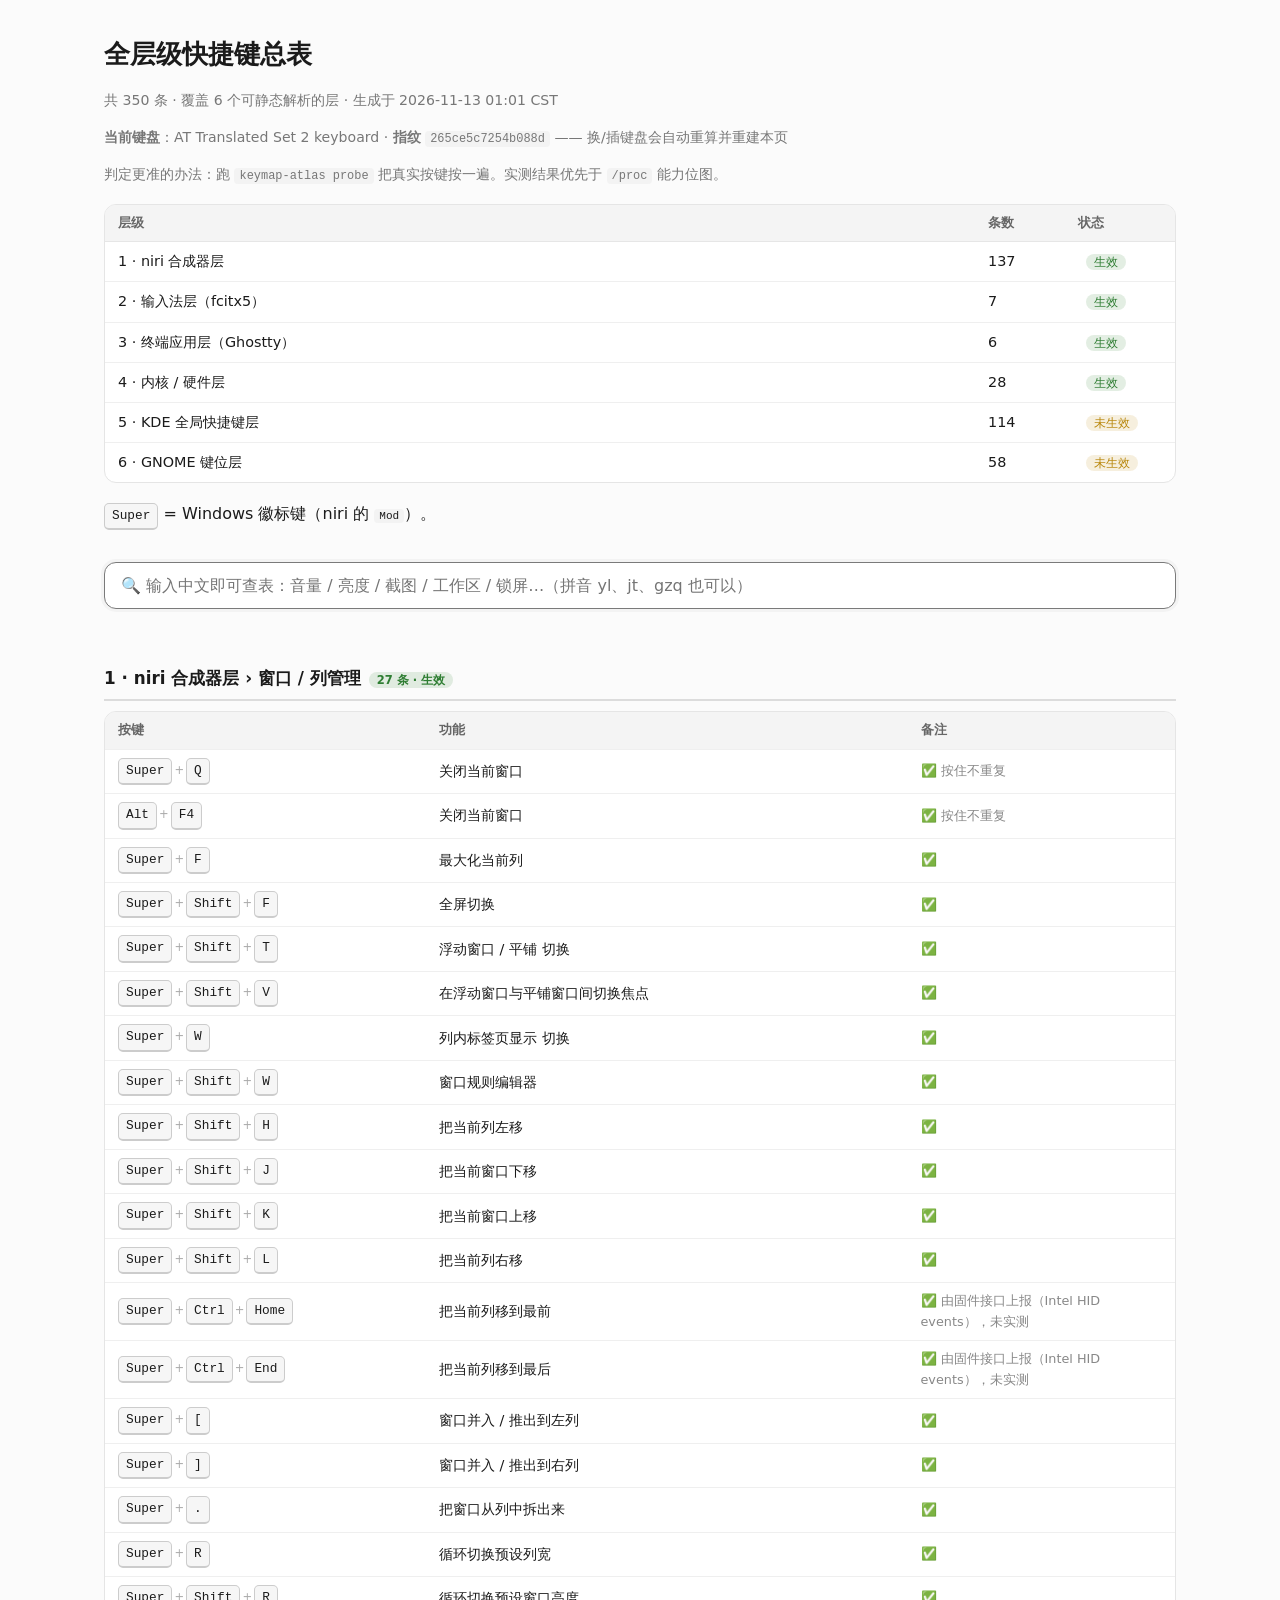
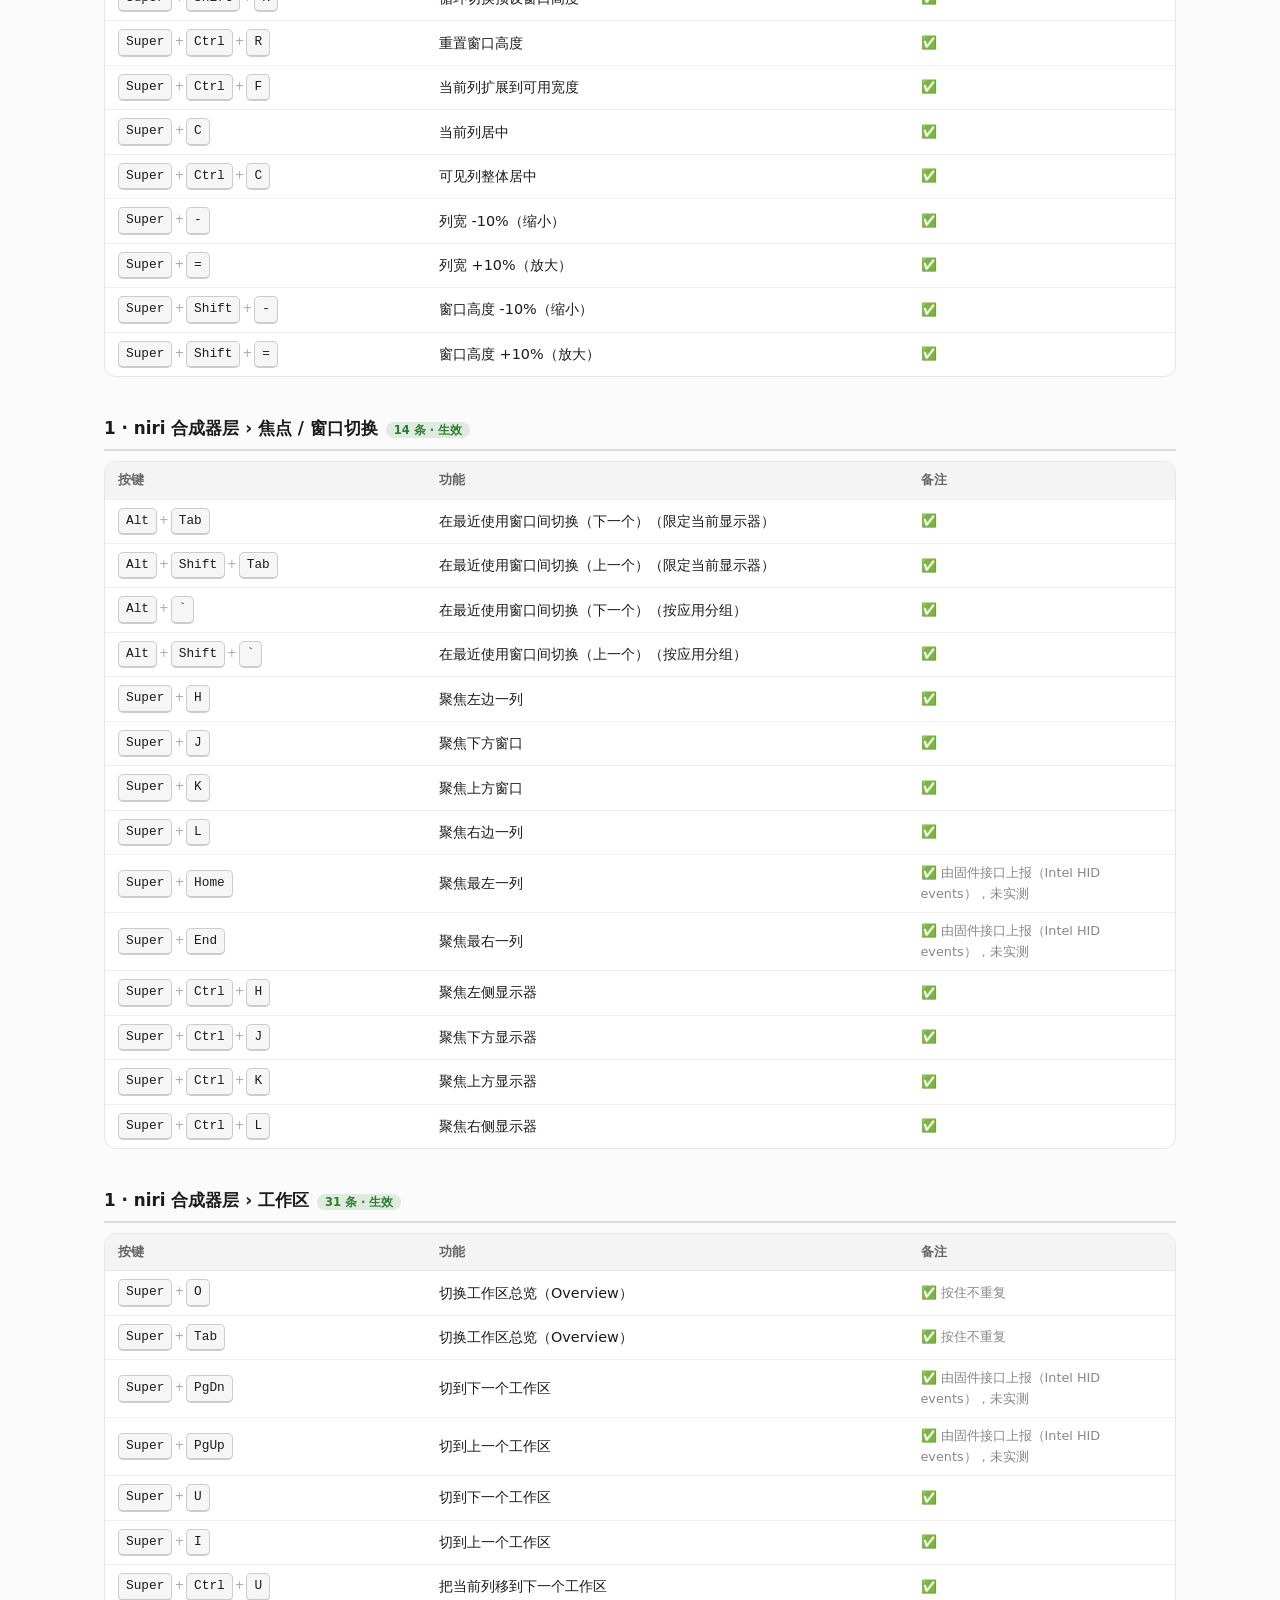
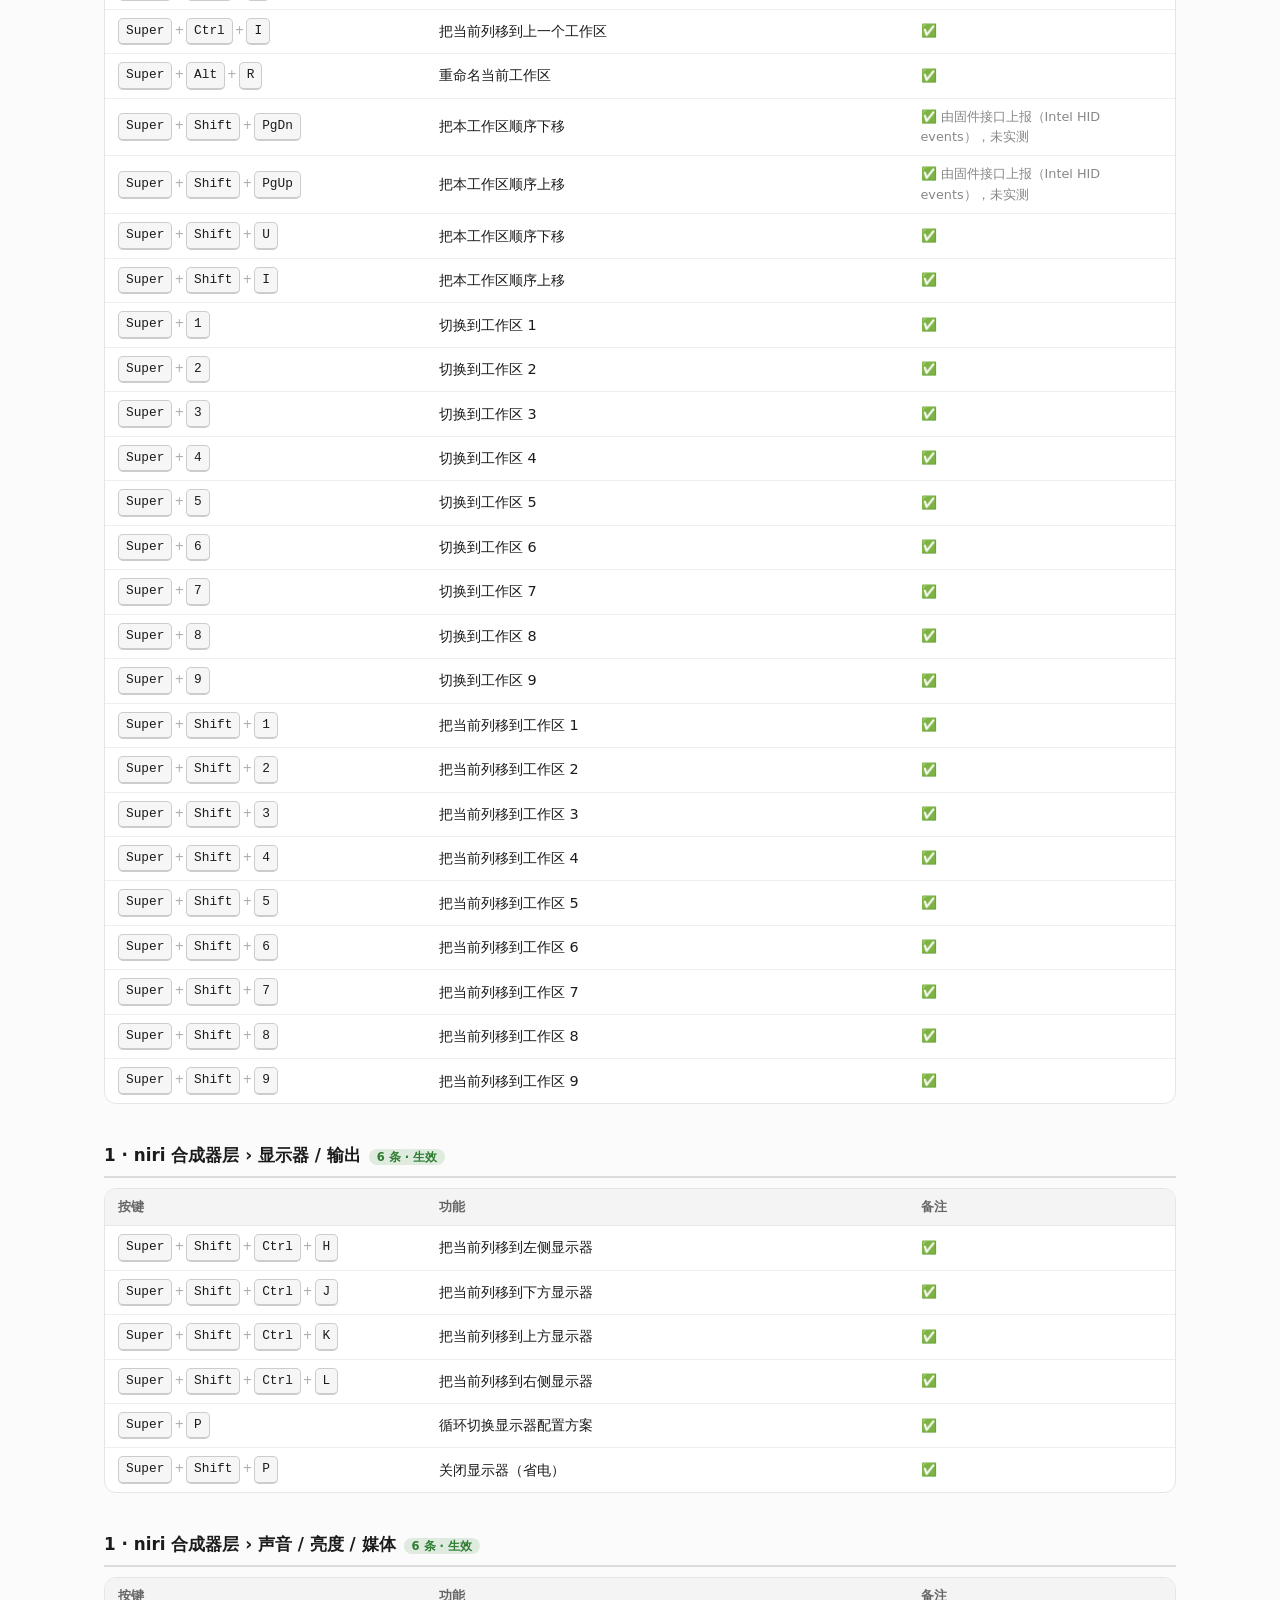
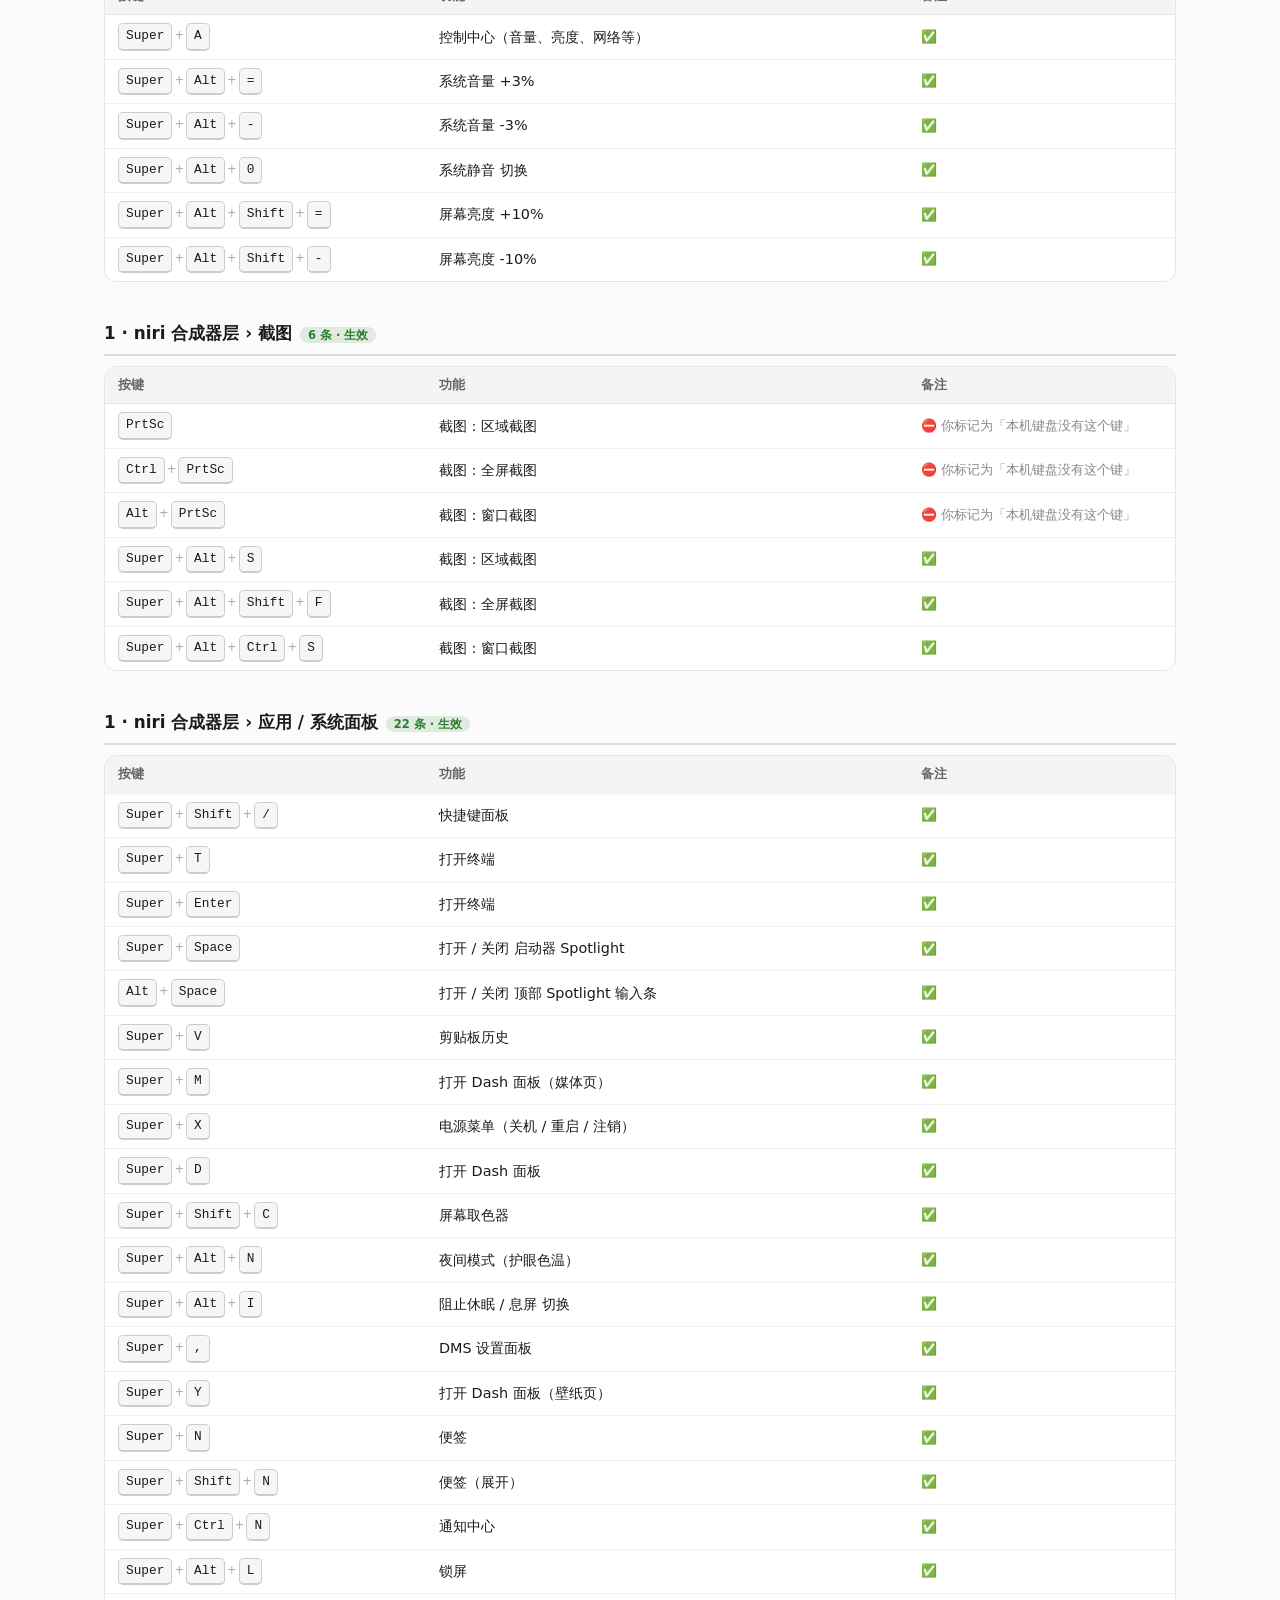
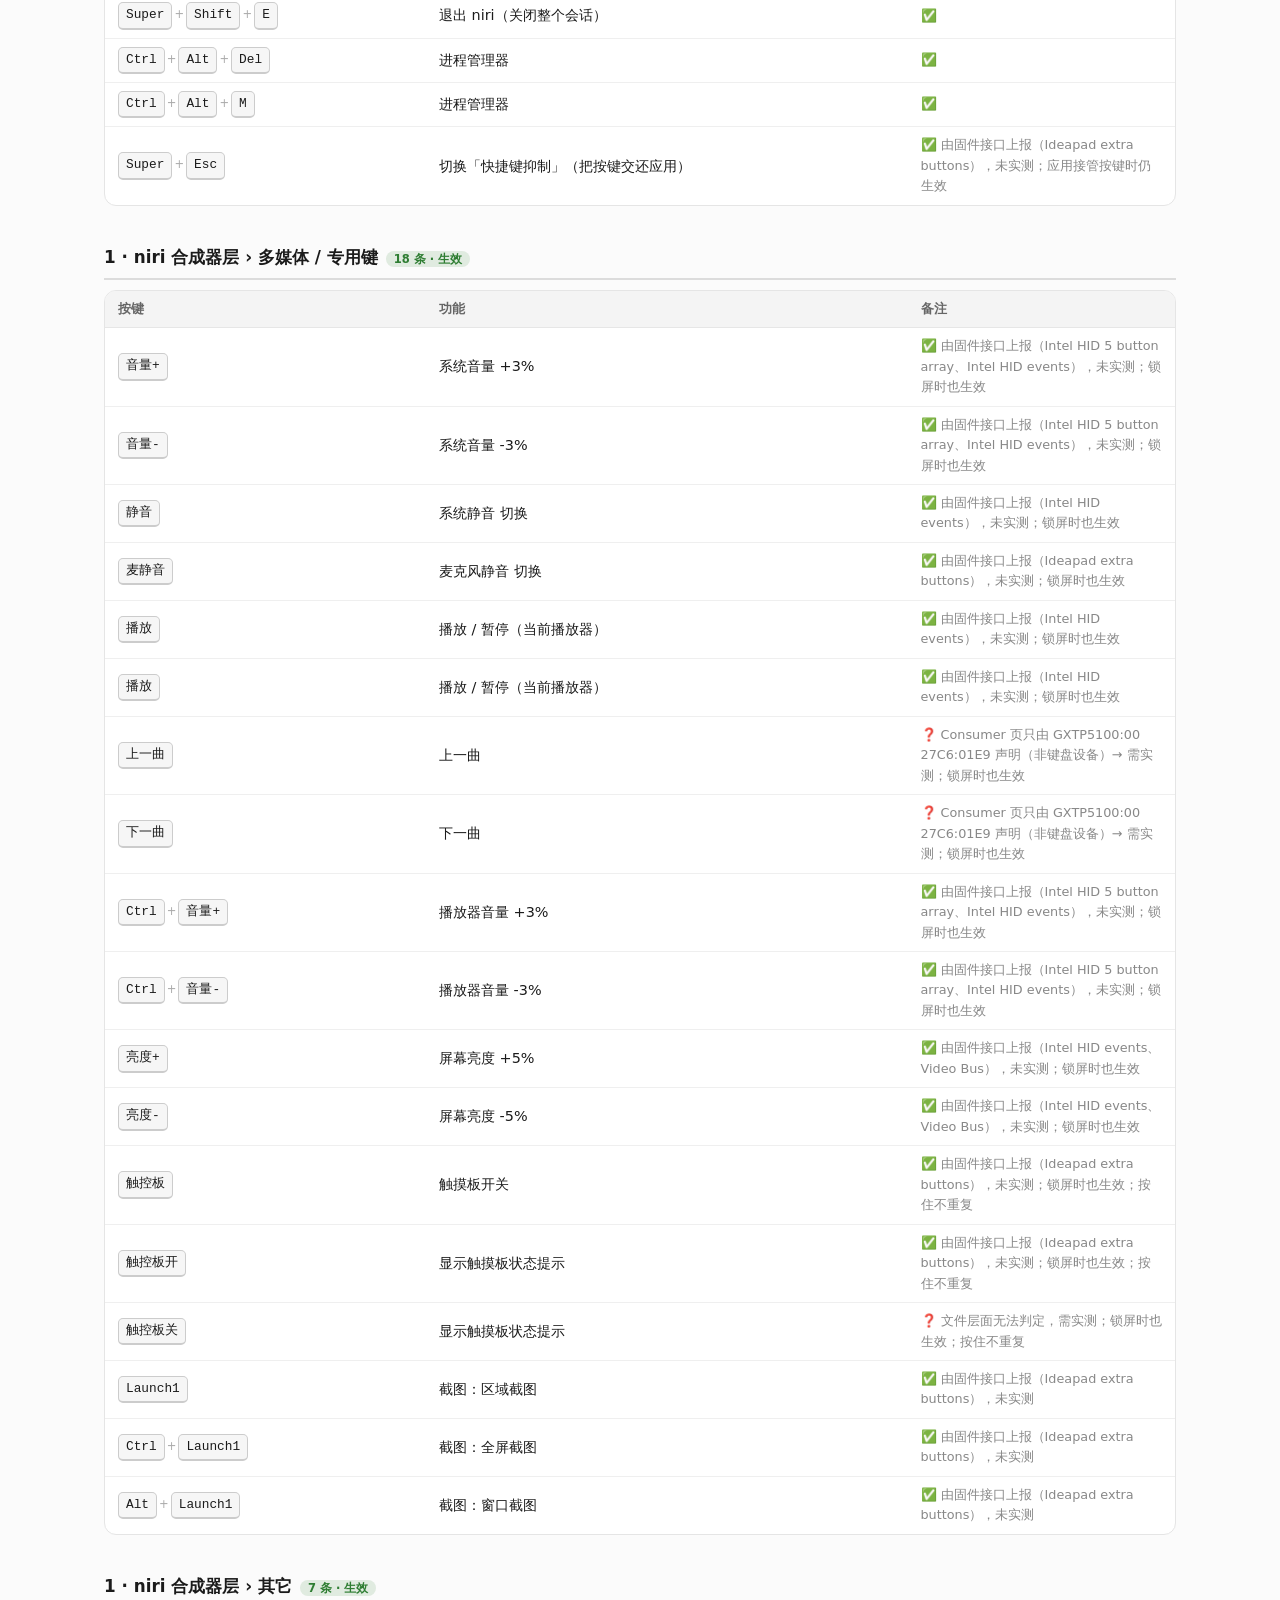
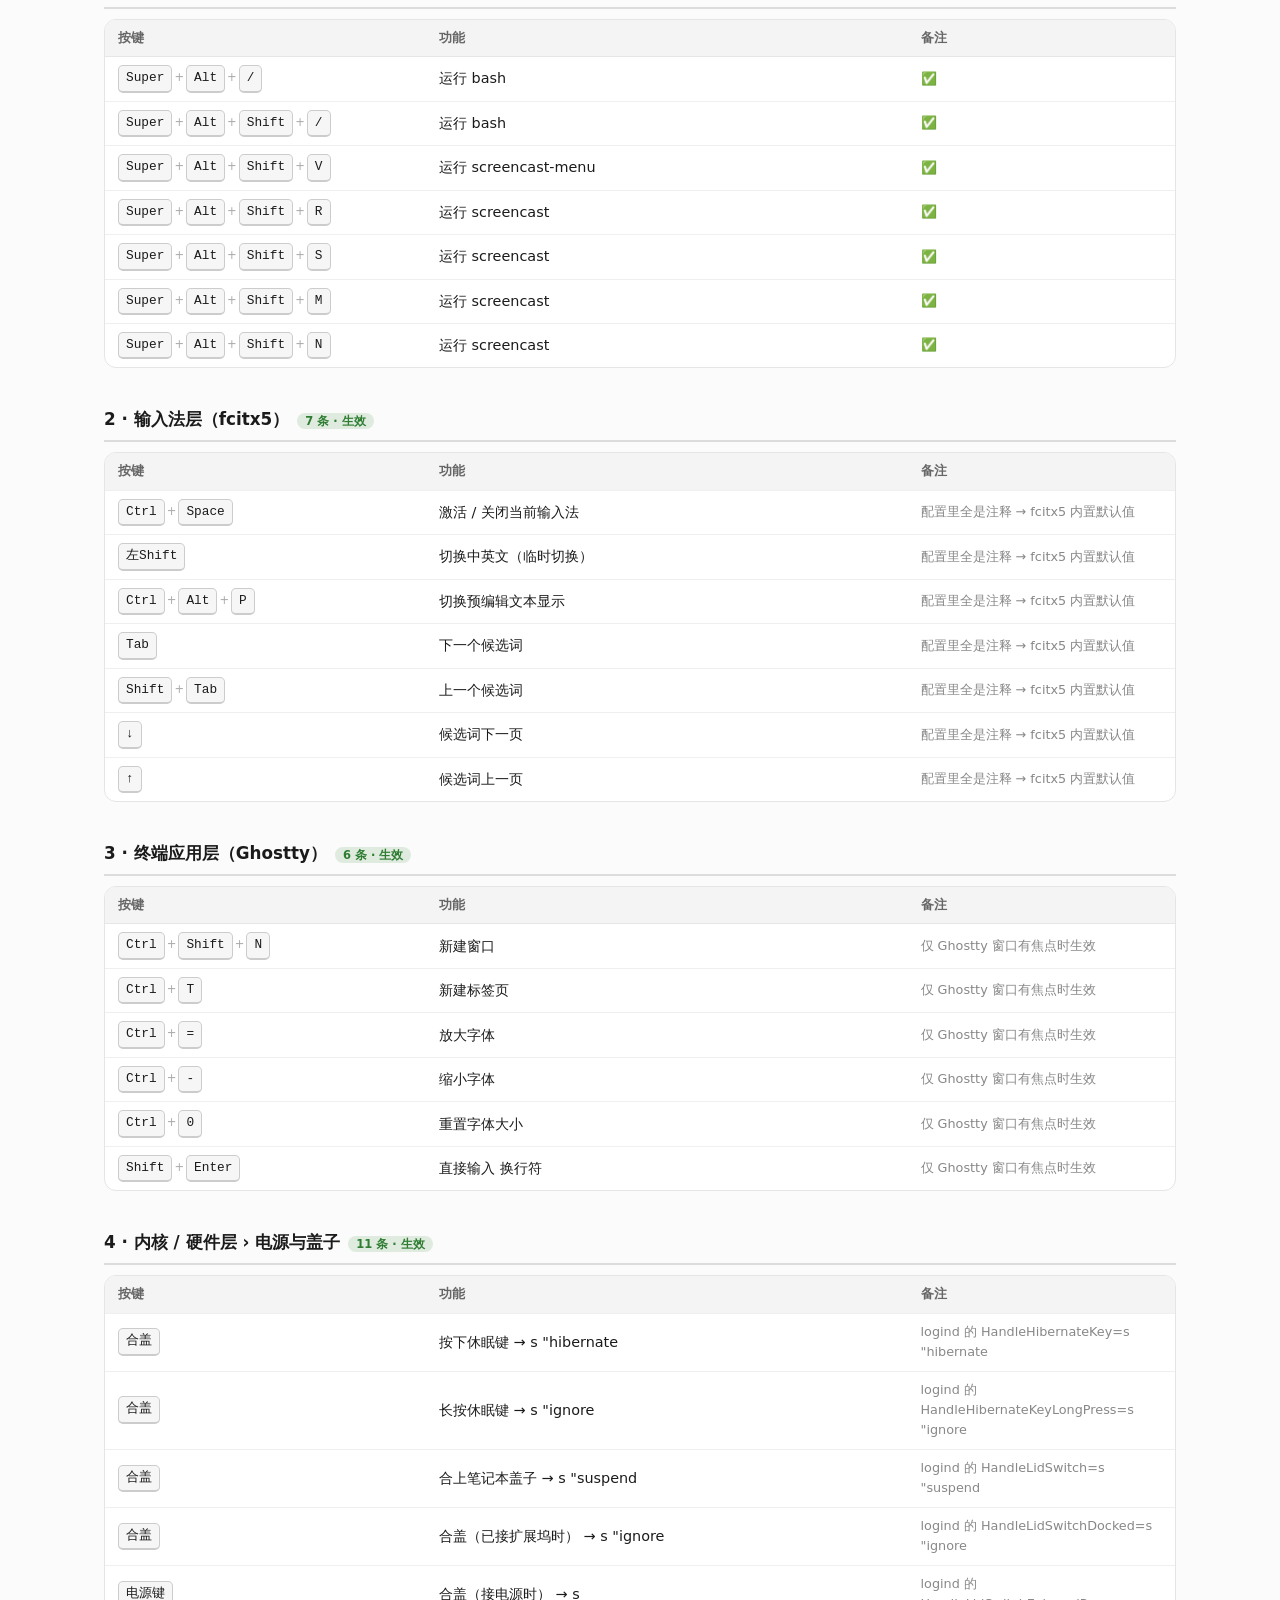
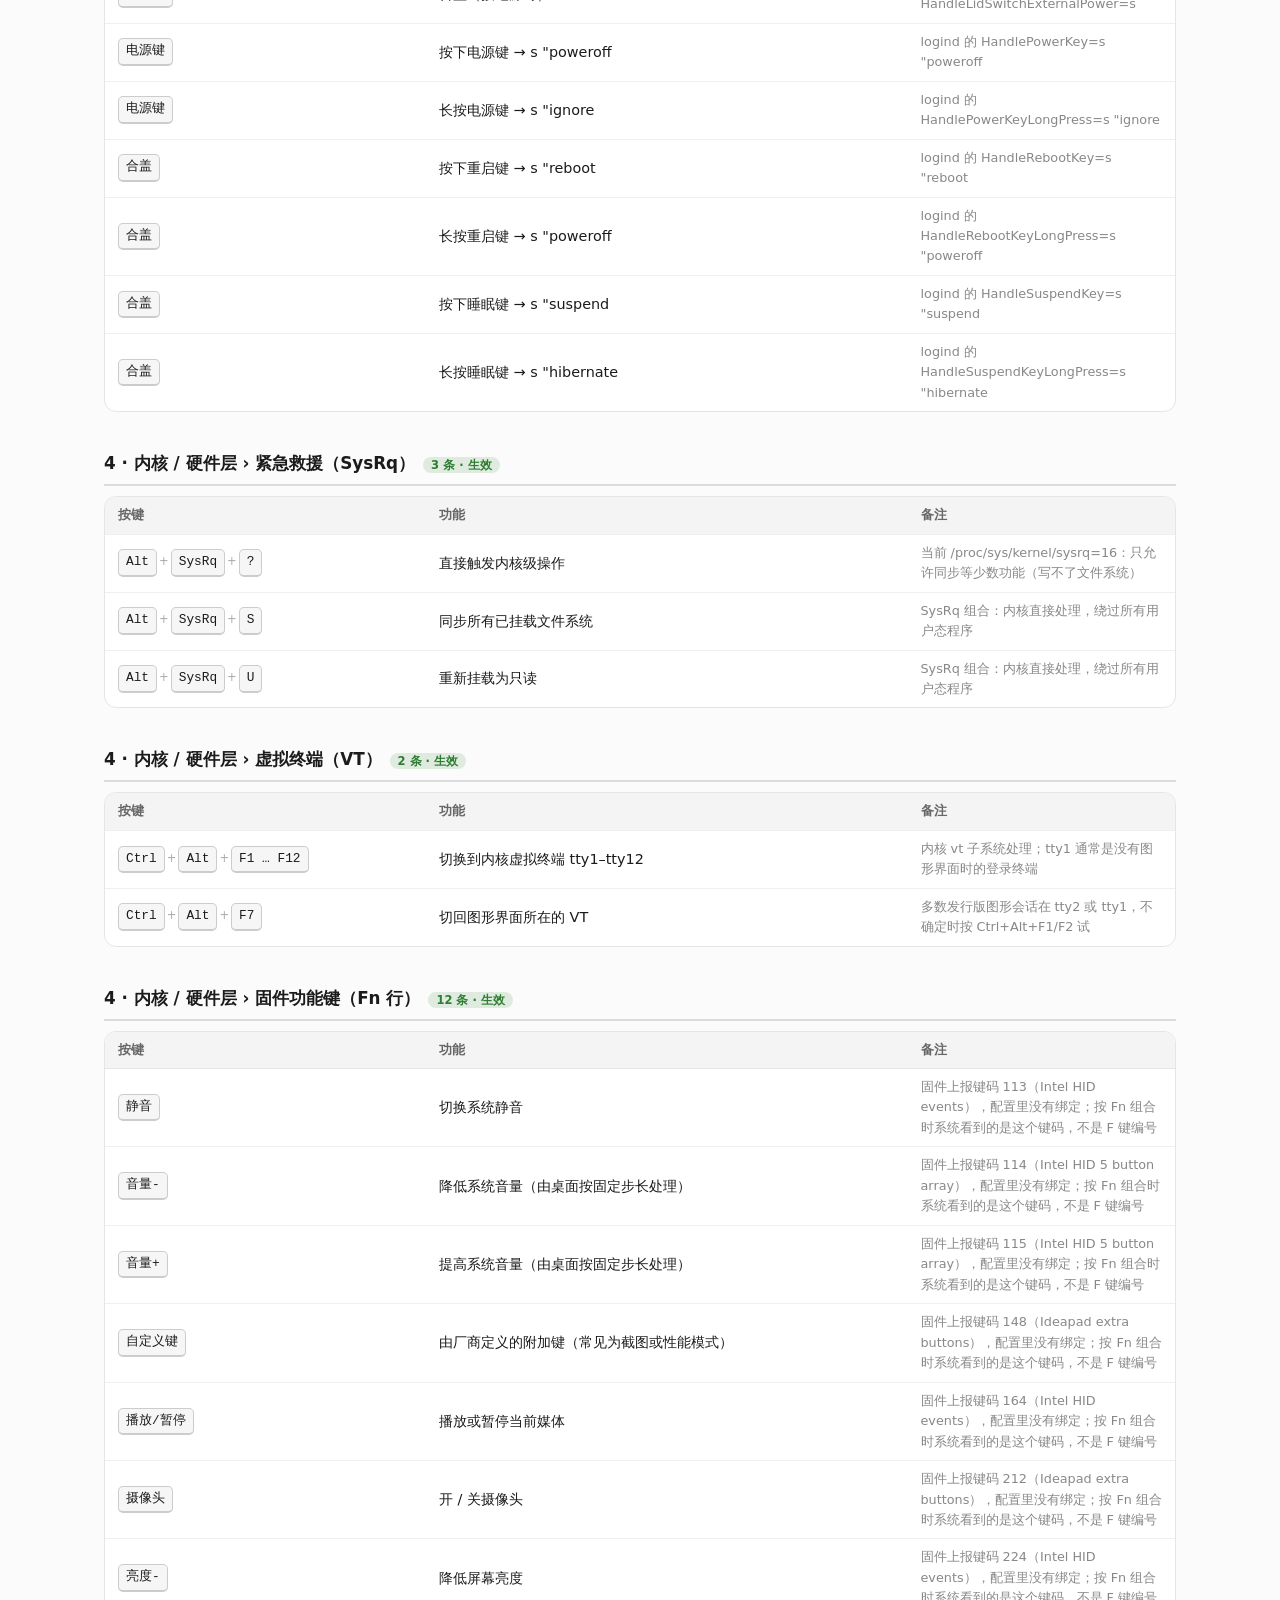
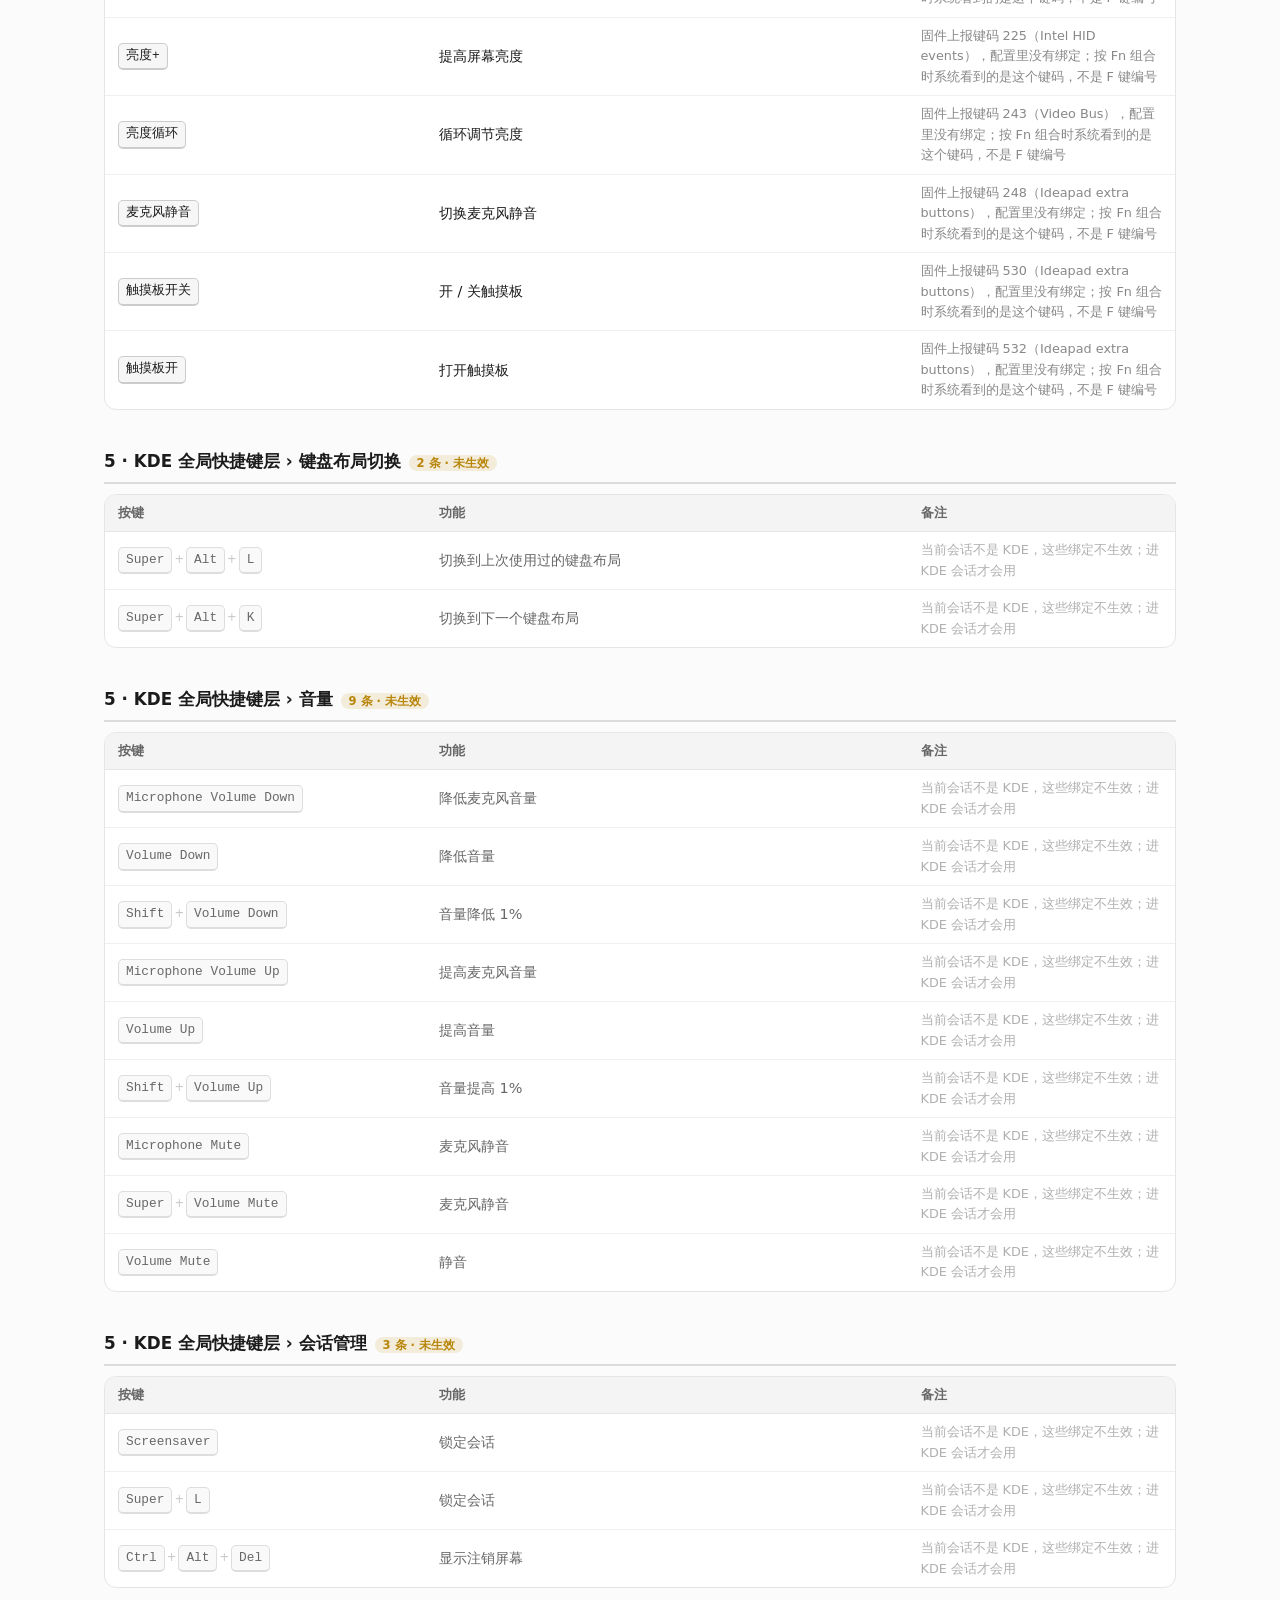
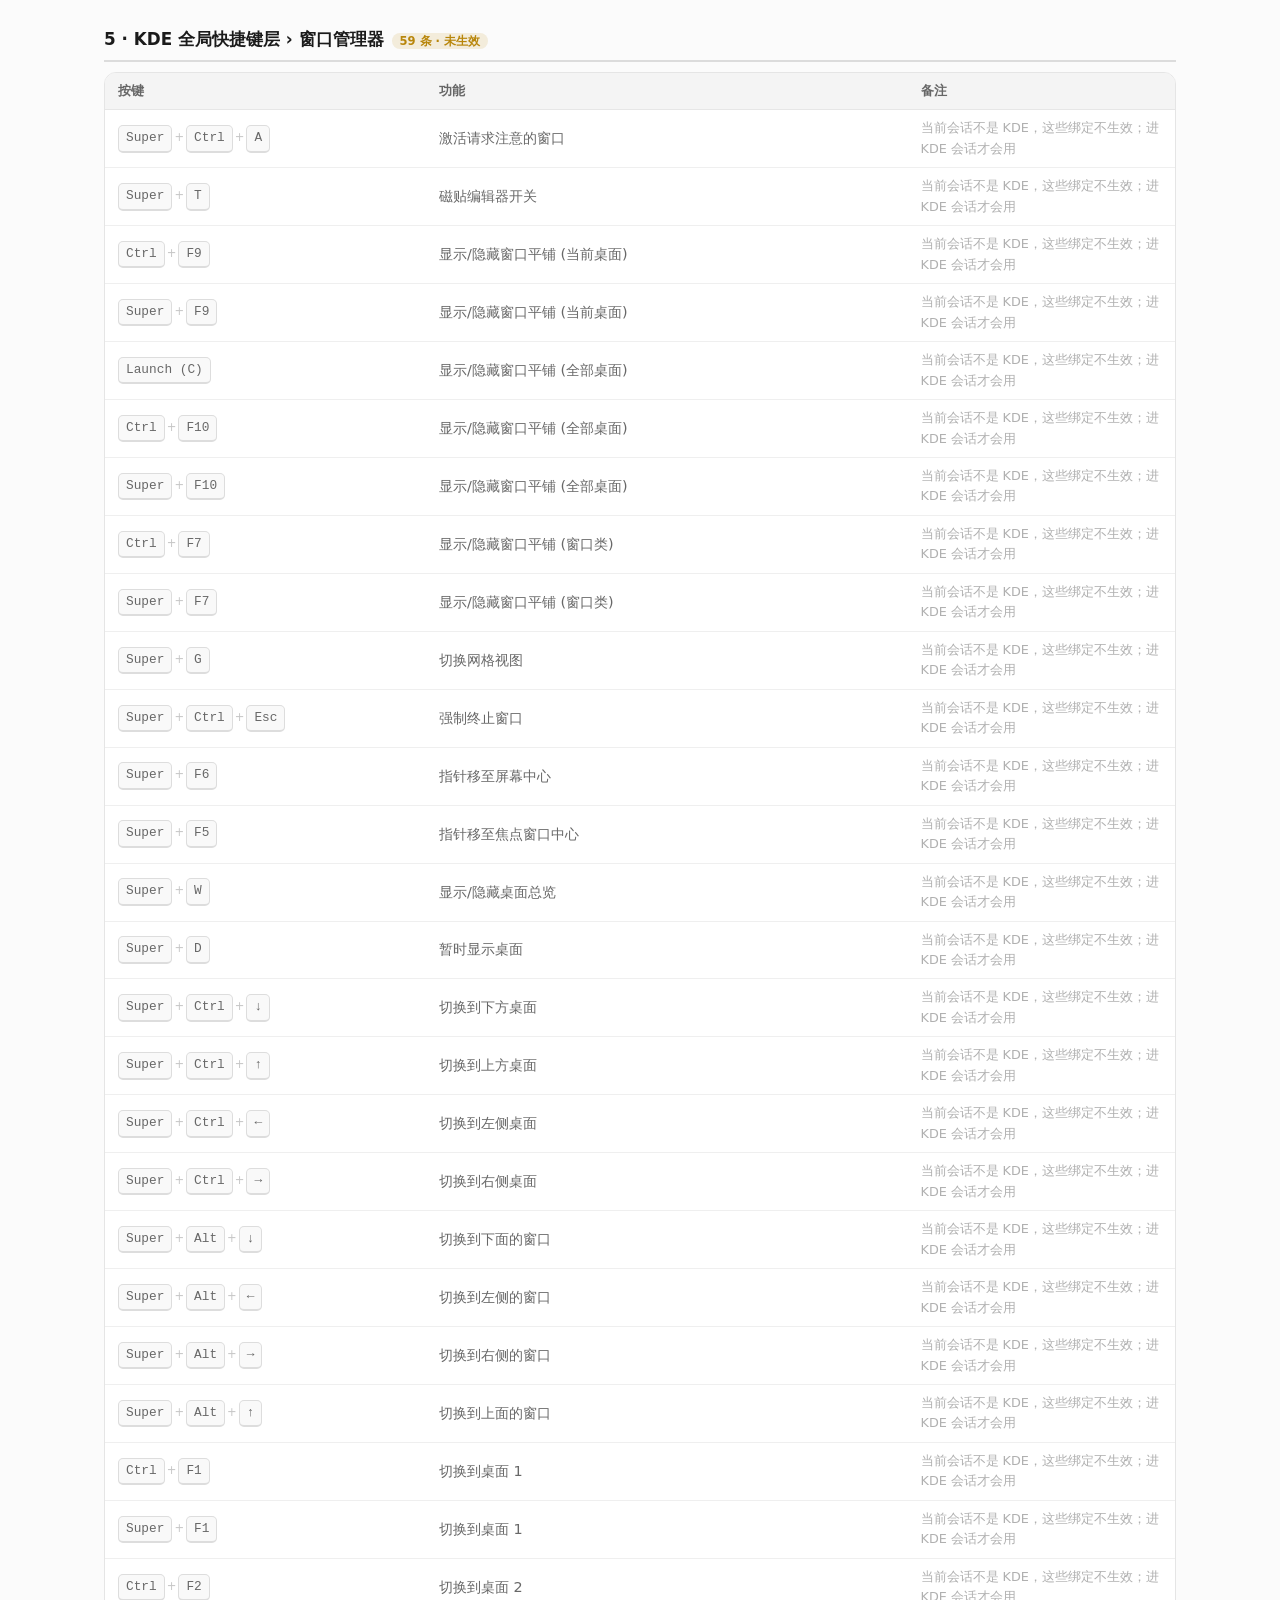
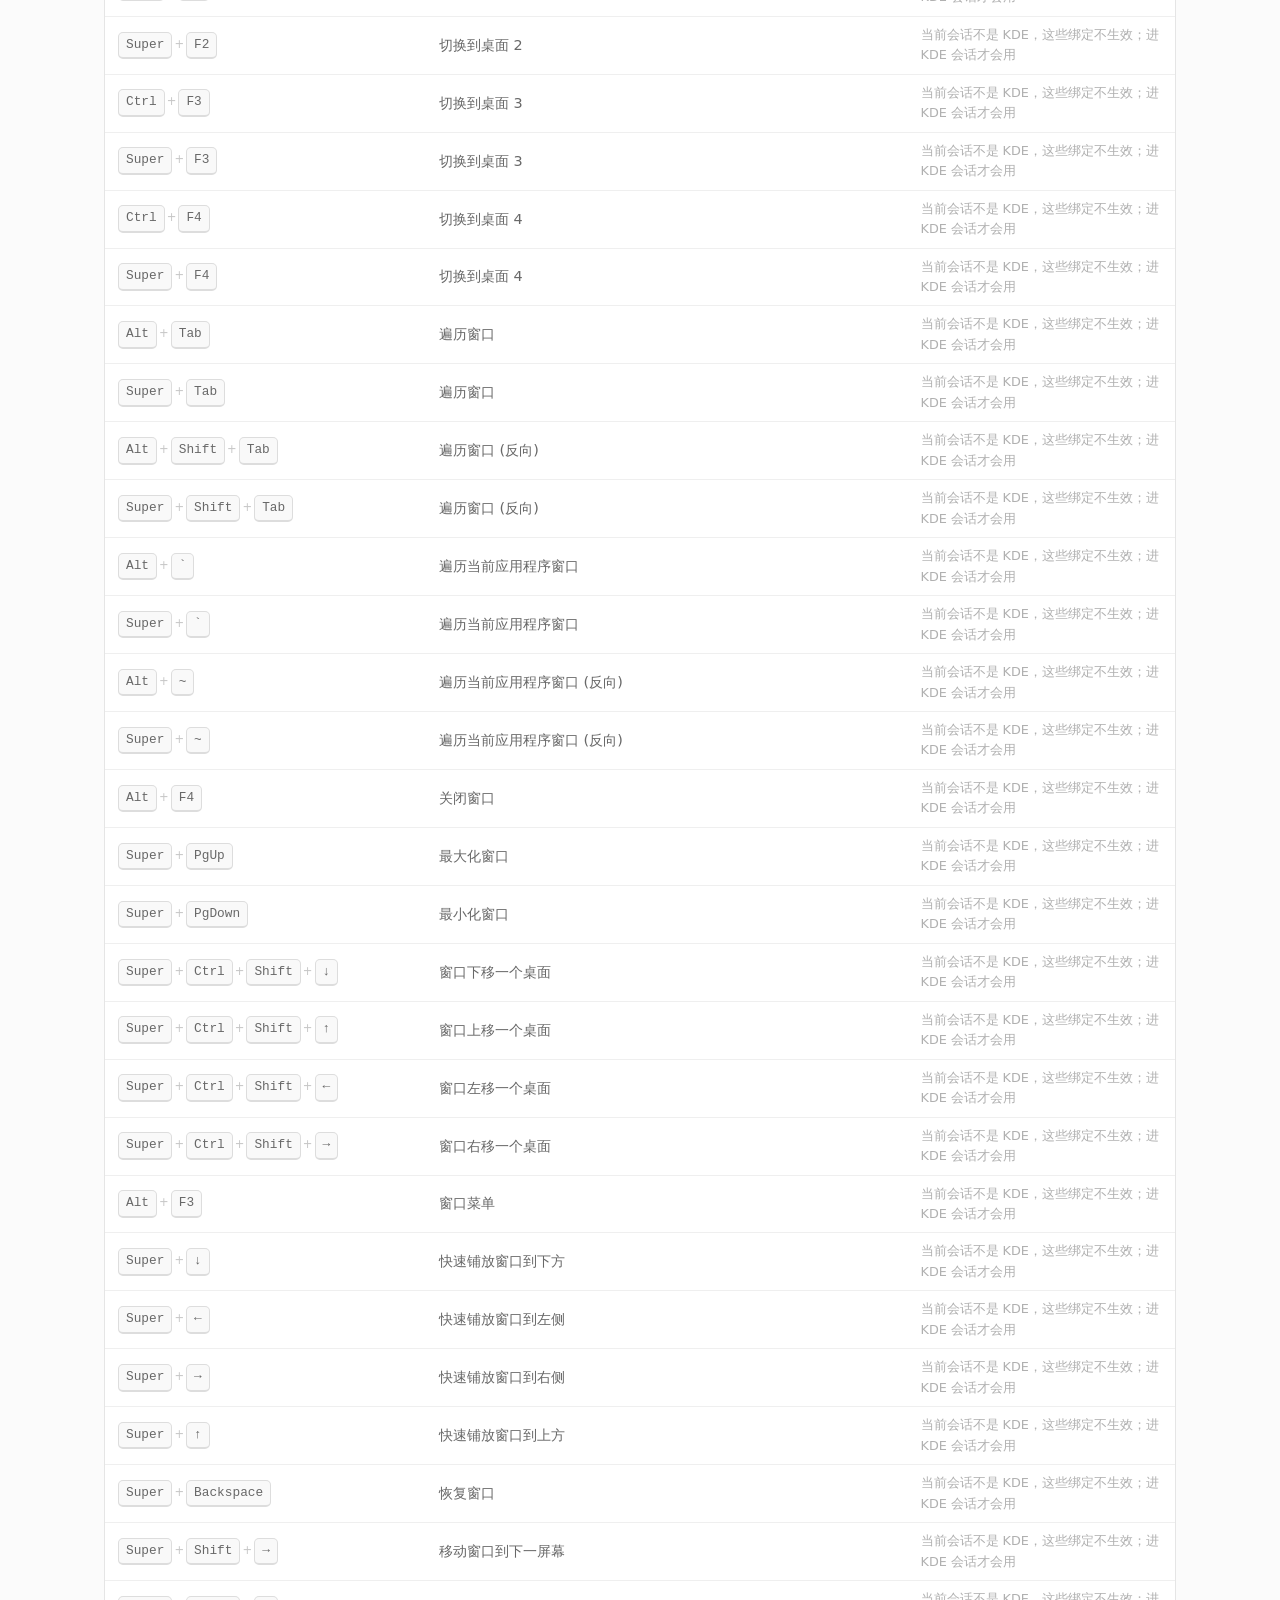
==== commit e2023652: "feat(lookup): 层名与备注参与检索，索引里存完整层路径 搜「Fn」以前一条都命中不了：TSV 第 4 列只存了顶层名，而「Fn 行」 是子组名。现在索引存完整 layer（含「› 子组」）" ====
--- a/examples/all-shortcuts-zh.html
+++ b/examples/all-shortcuts-zh.html
@@ -40,7 +40,7 @@
  tr:hover td{background:#202020}}
 </style></head><body>
 <h1>全层级快捷键总表</h1>
-<p class="sub">共 350 条 · 覆盖 6 个可静态解析的层 · 生成于 2026-11-13 00:58 CST</p>
+<p class="sub">共 350 条 · 覆盖 6 个可静态解析的层 · 生成于 2026-11-13 01:01 CST</p>
 <p class="sub"><b>当前键盘</b>：AT Translated Set 2 keyboard · <b>指纹</b> <code>265ce5c7254b088d</code> —— 换/插键盘会自动重算并重建本页</p>
 <p class="sub">判定更准的办法：跑 <code>keymap-atlas probe</code> 把真实按键按一遍。实测结果优先于 <code>/proc</code> 能力位图。</p>
 <div class="card" style="margin:18px 0"><table><thead><tr><th>层级</th><th style="width:90px">条数</th><th style="width:110px">状态</th></tr></thead><tbody>
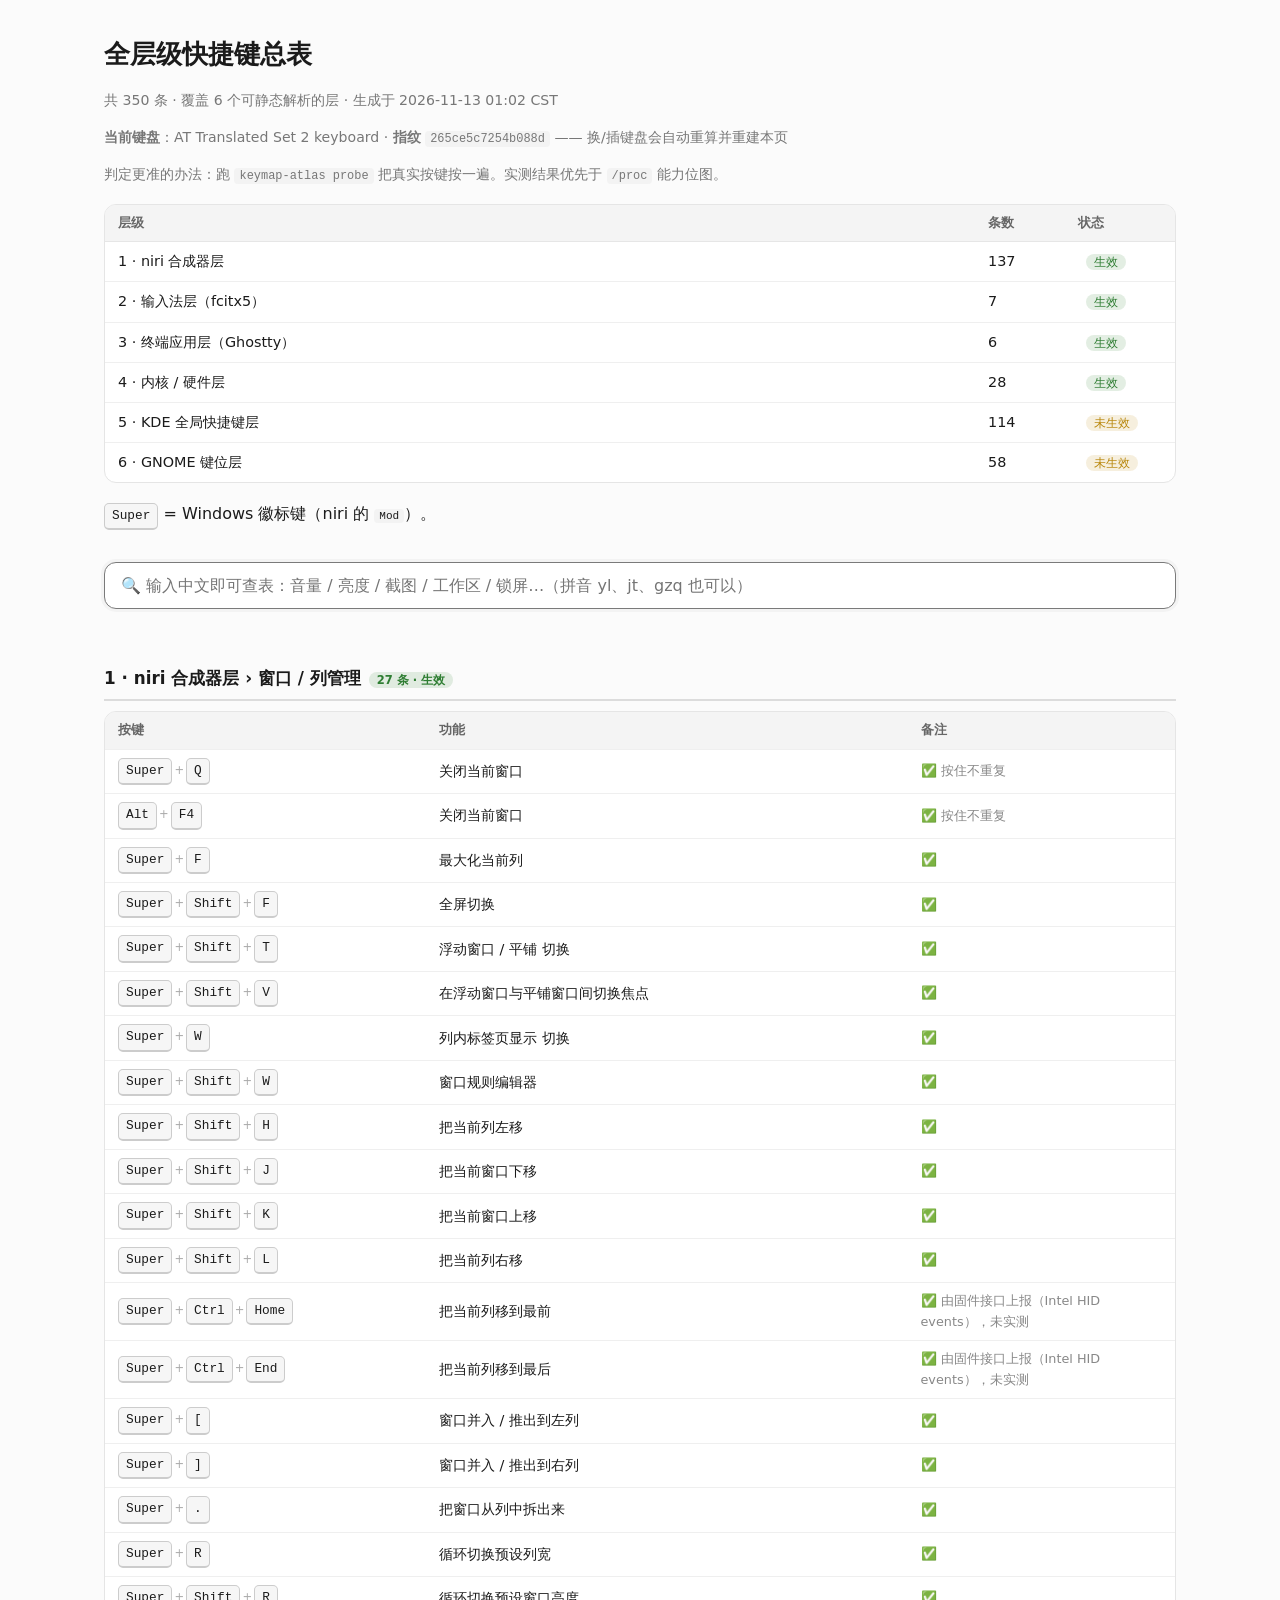
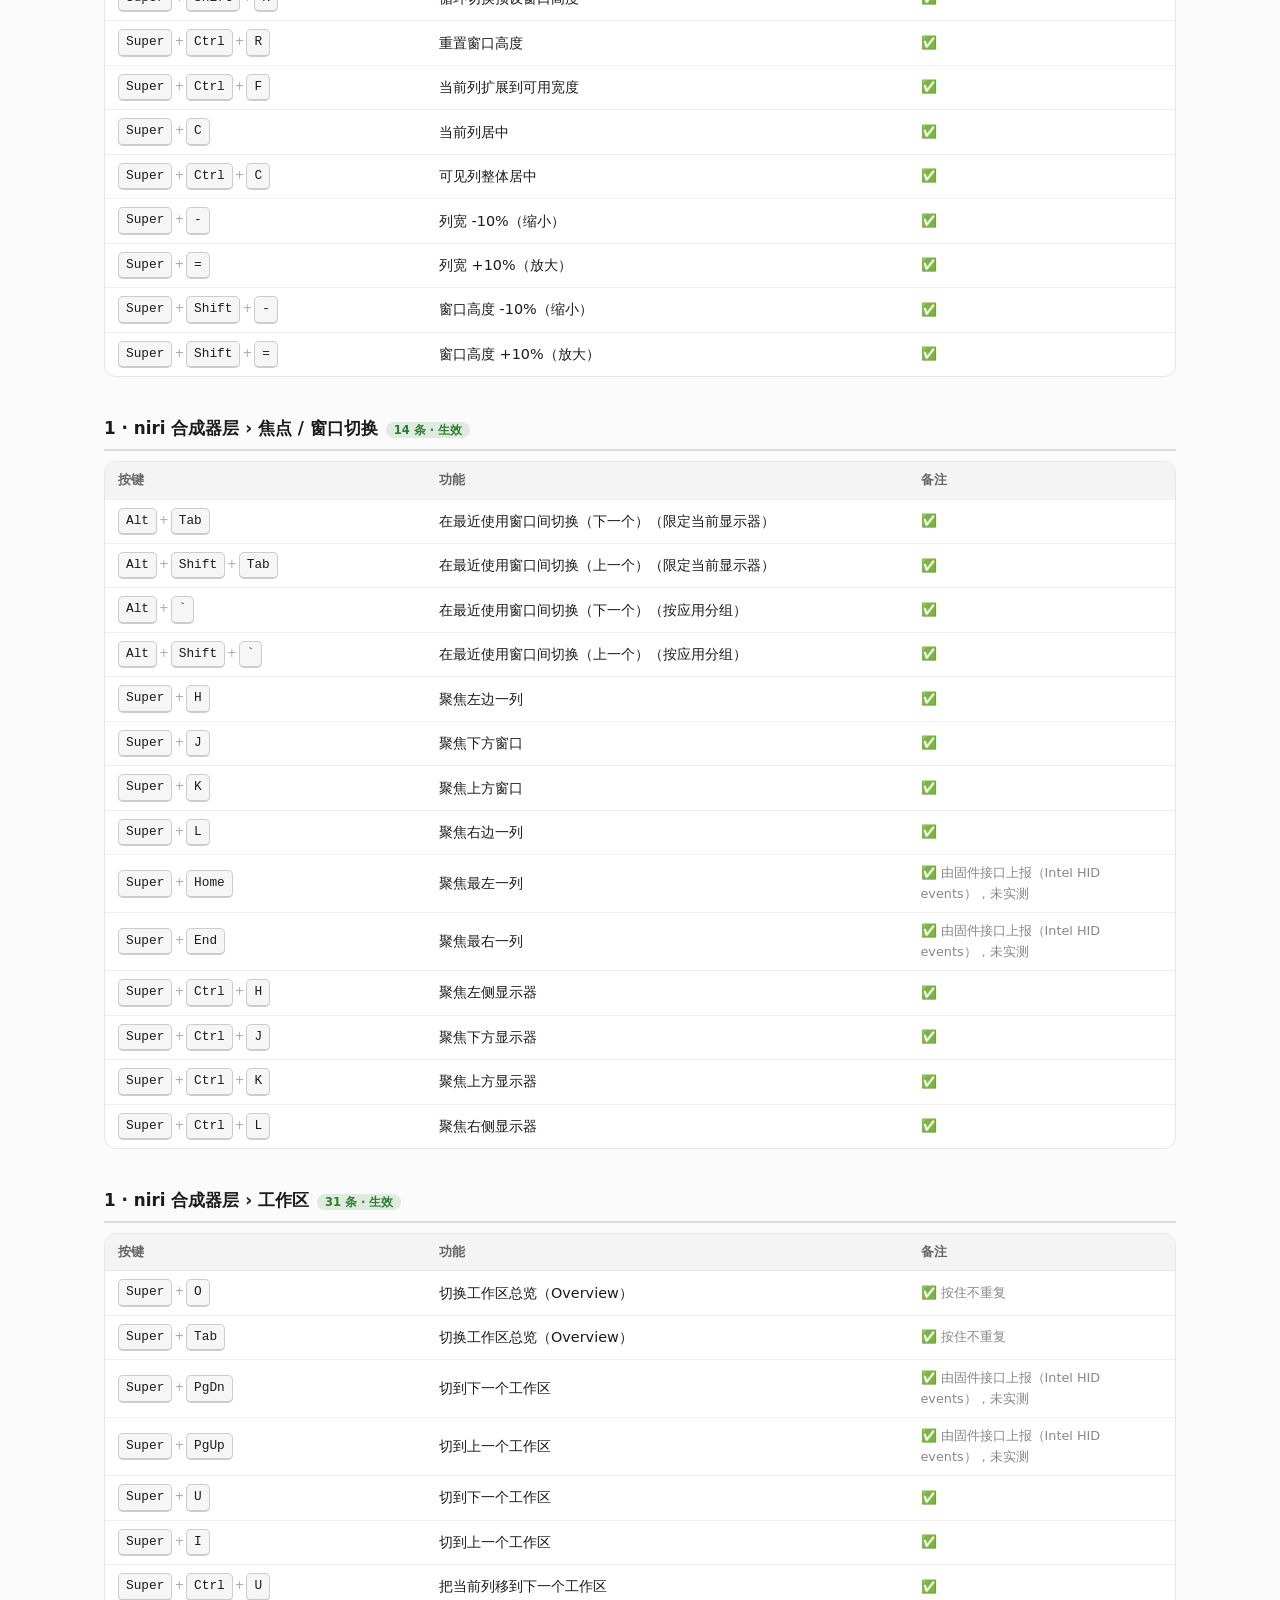
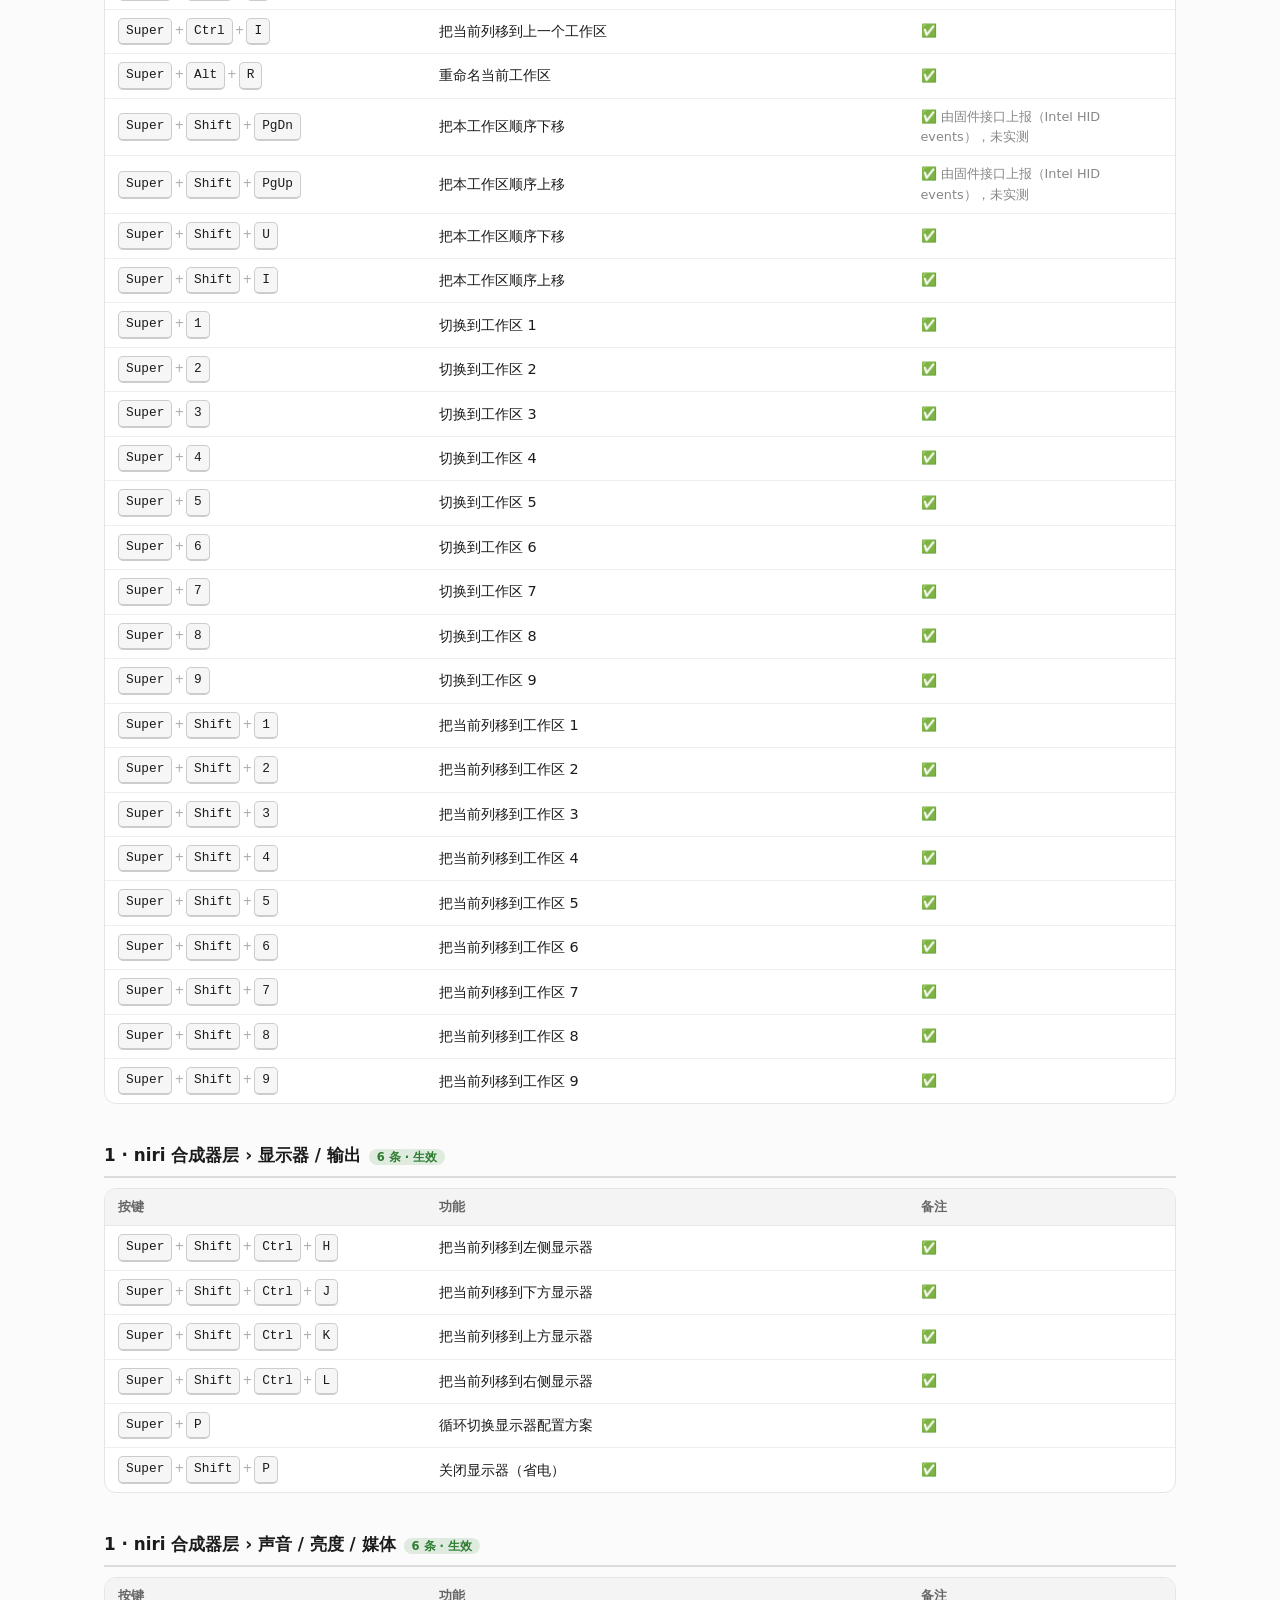
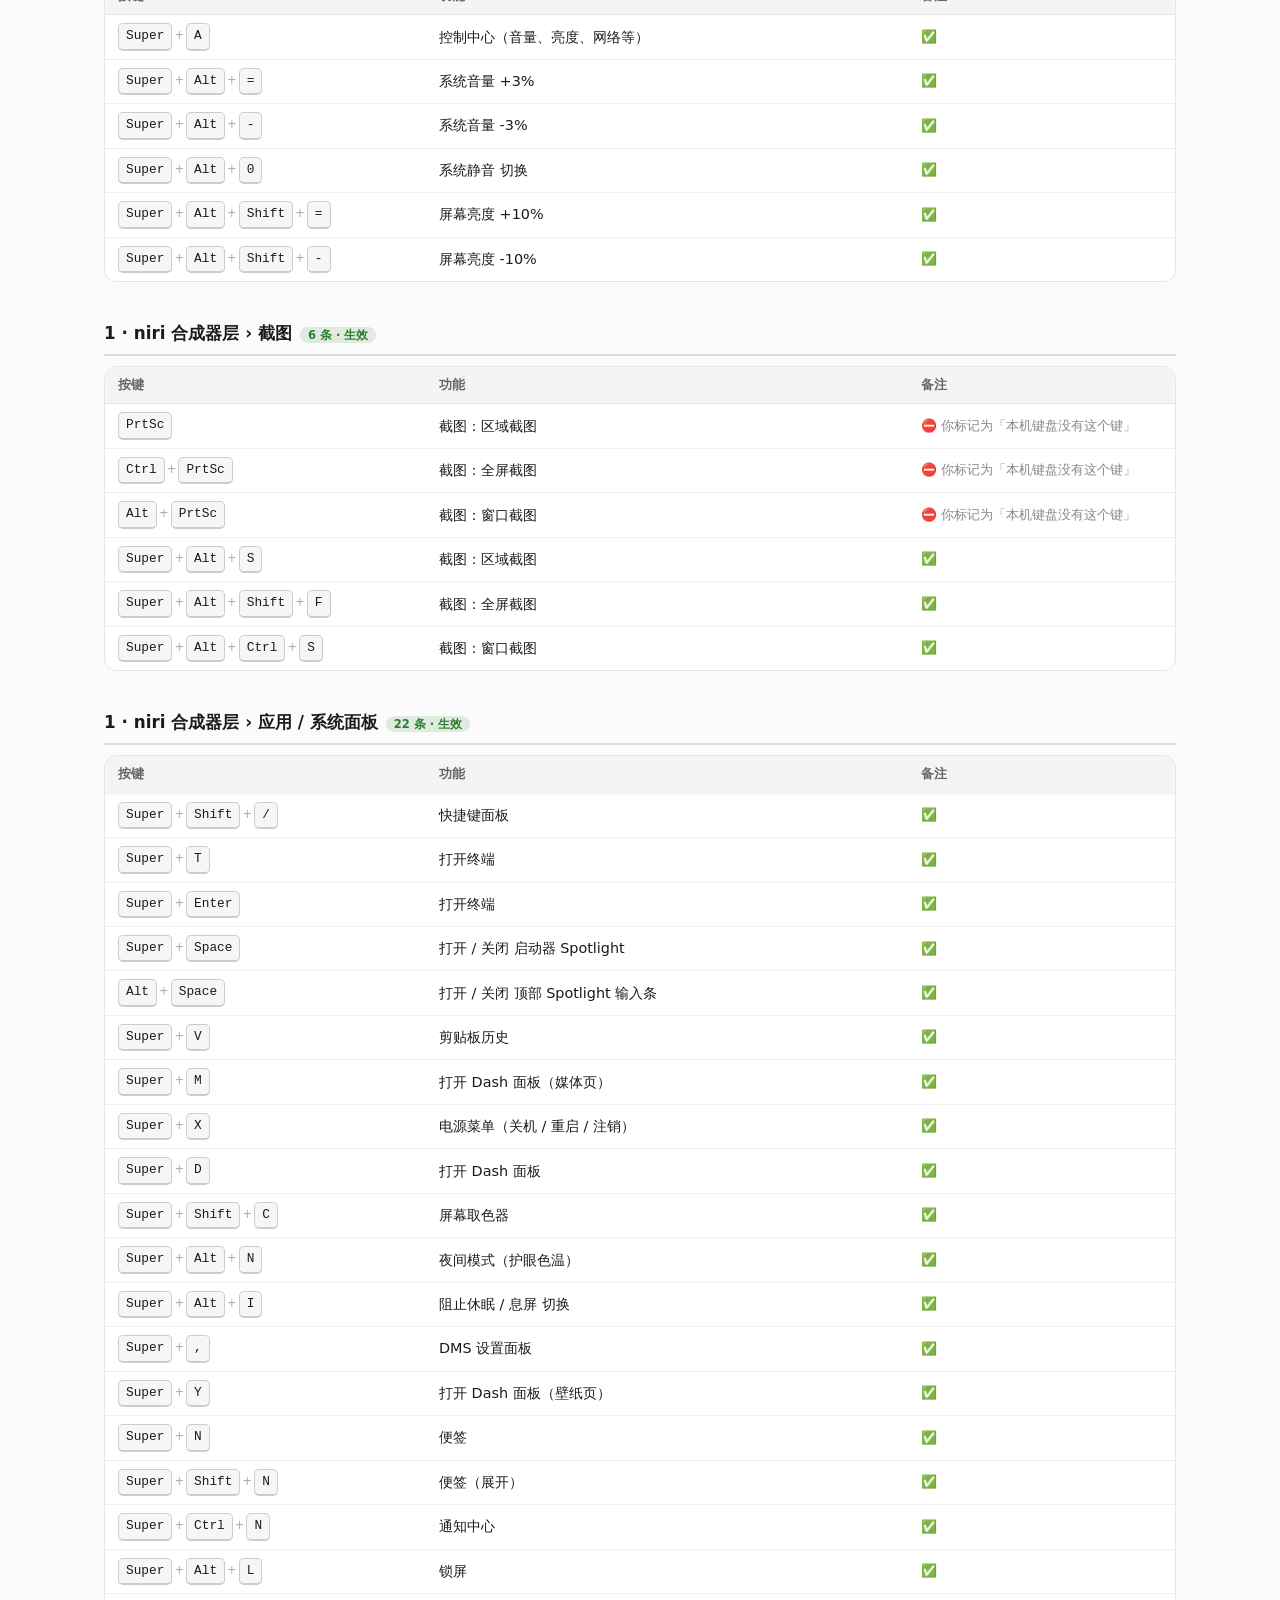
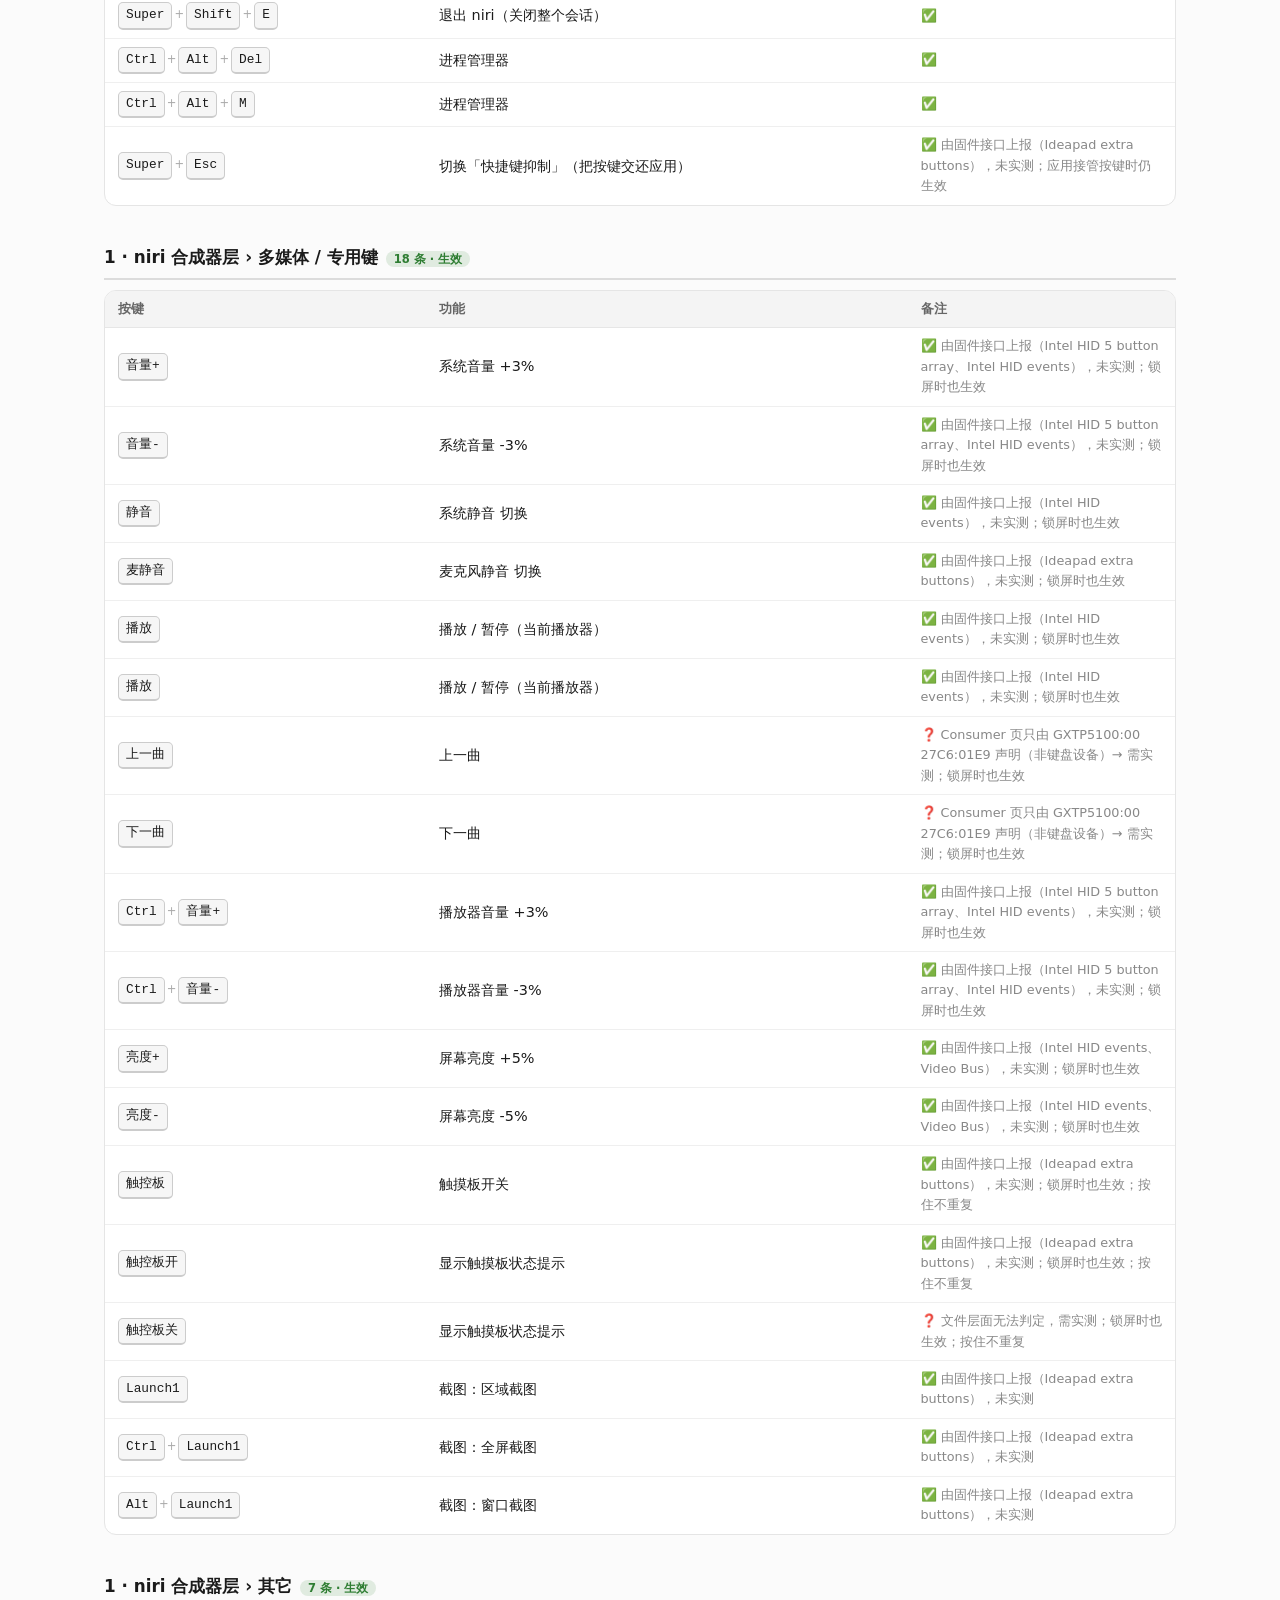
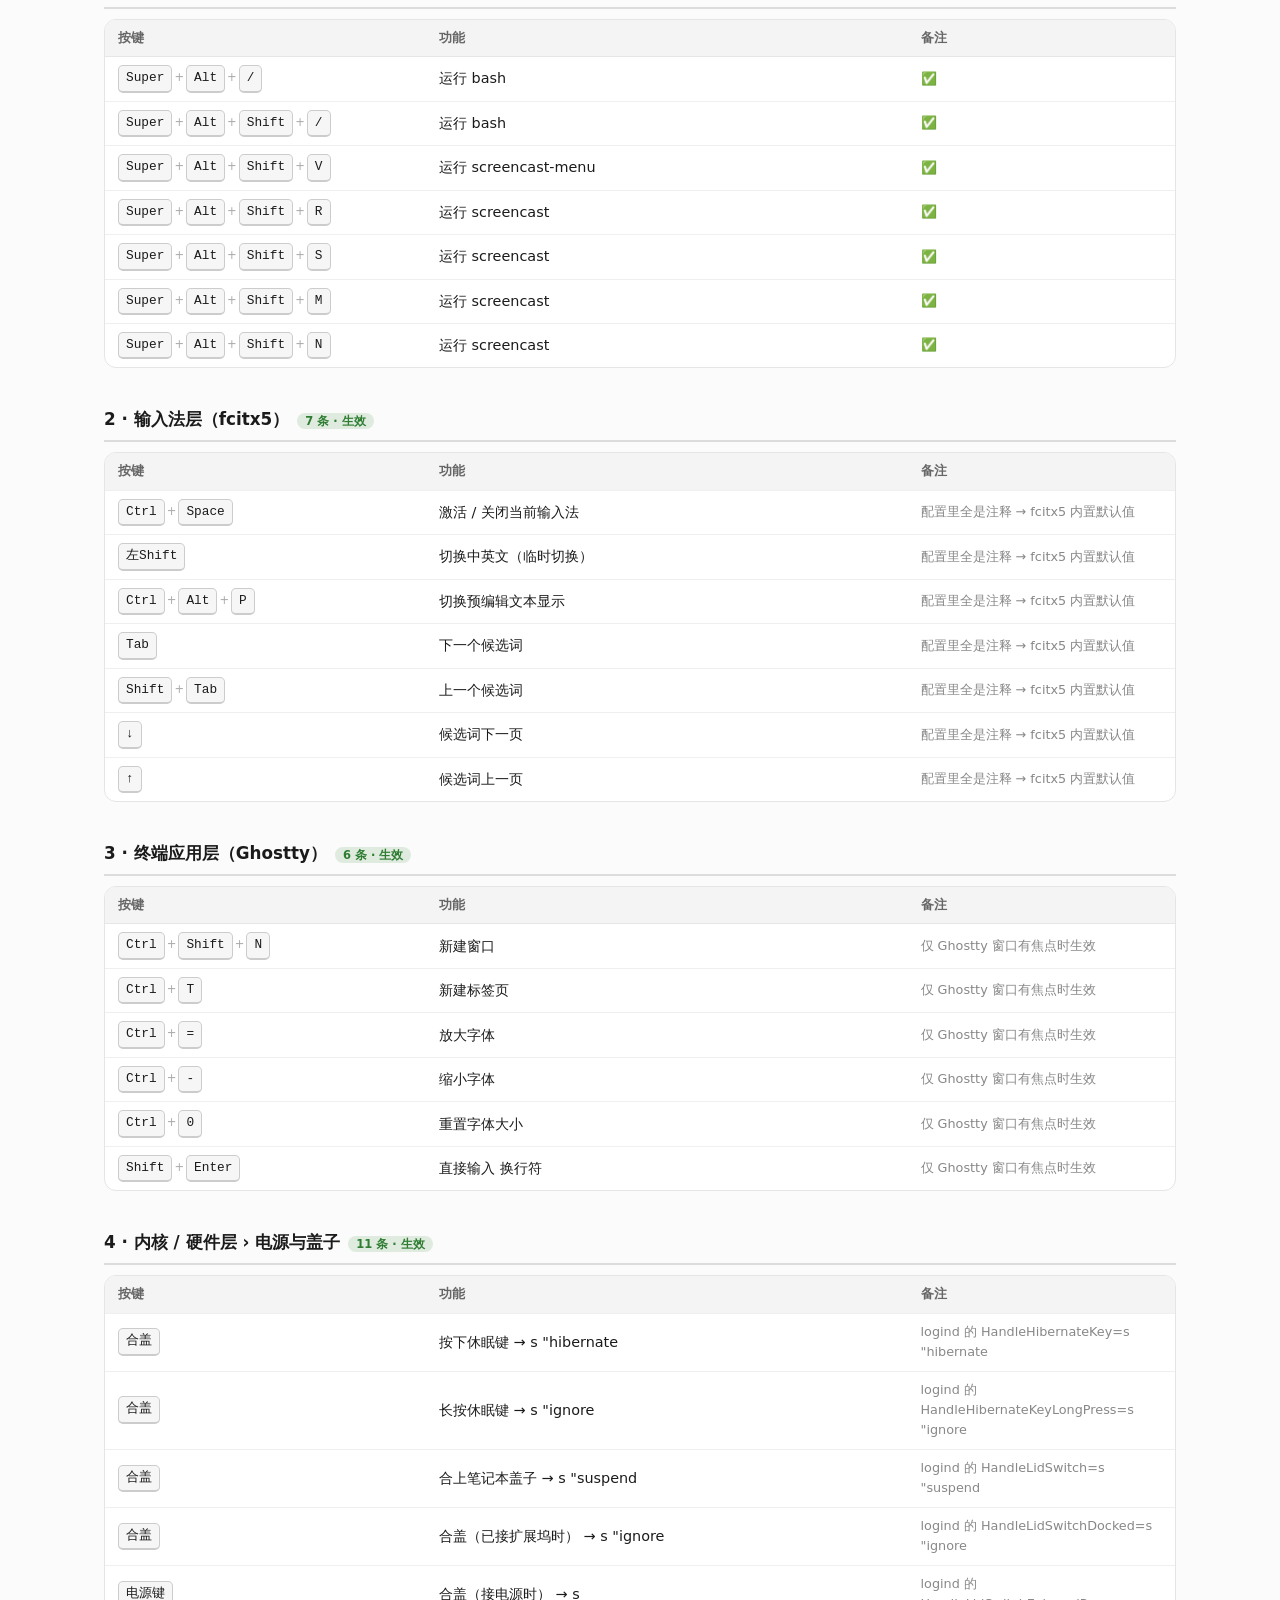
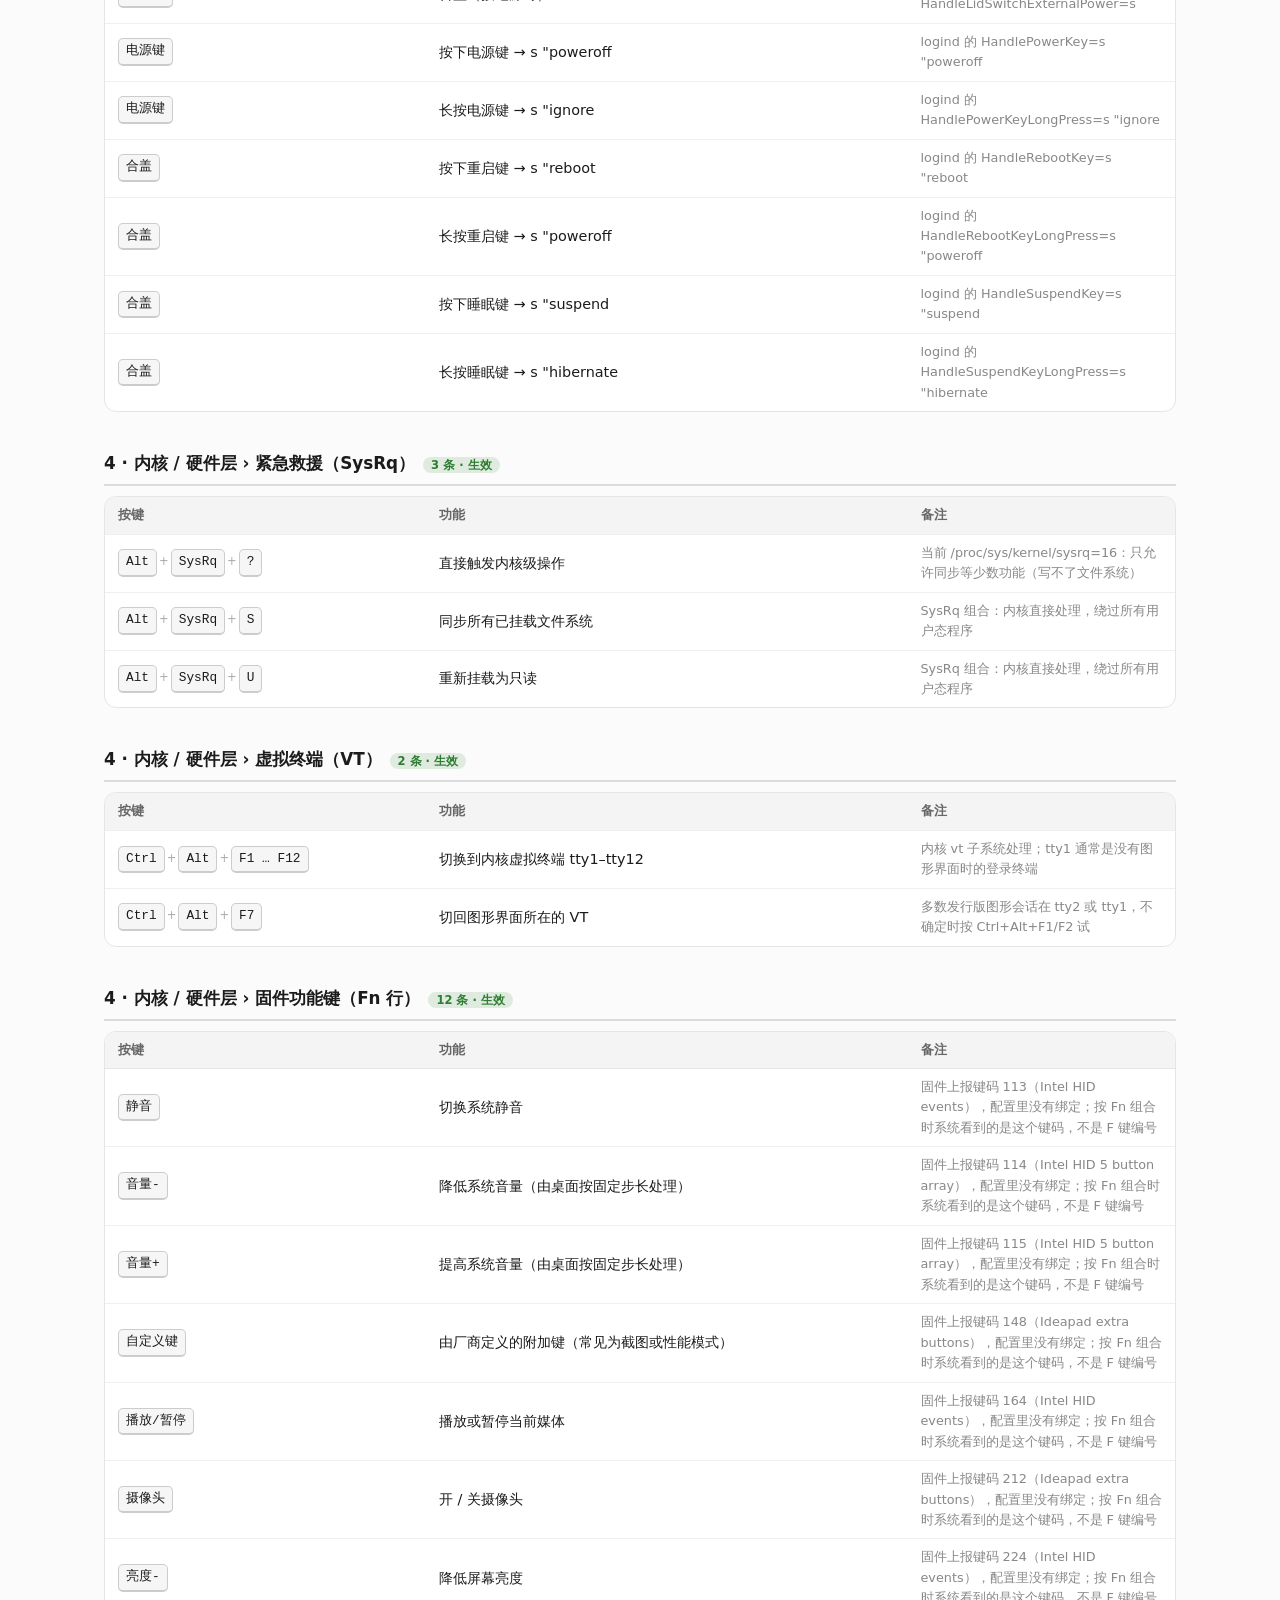
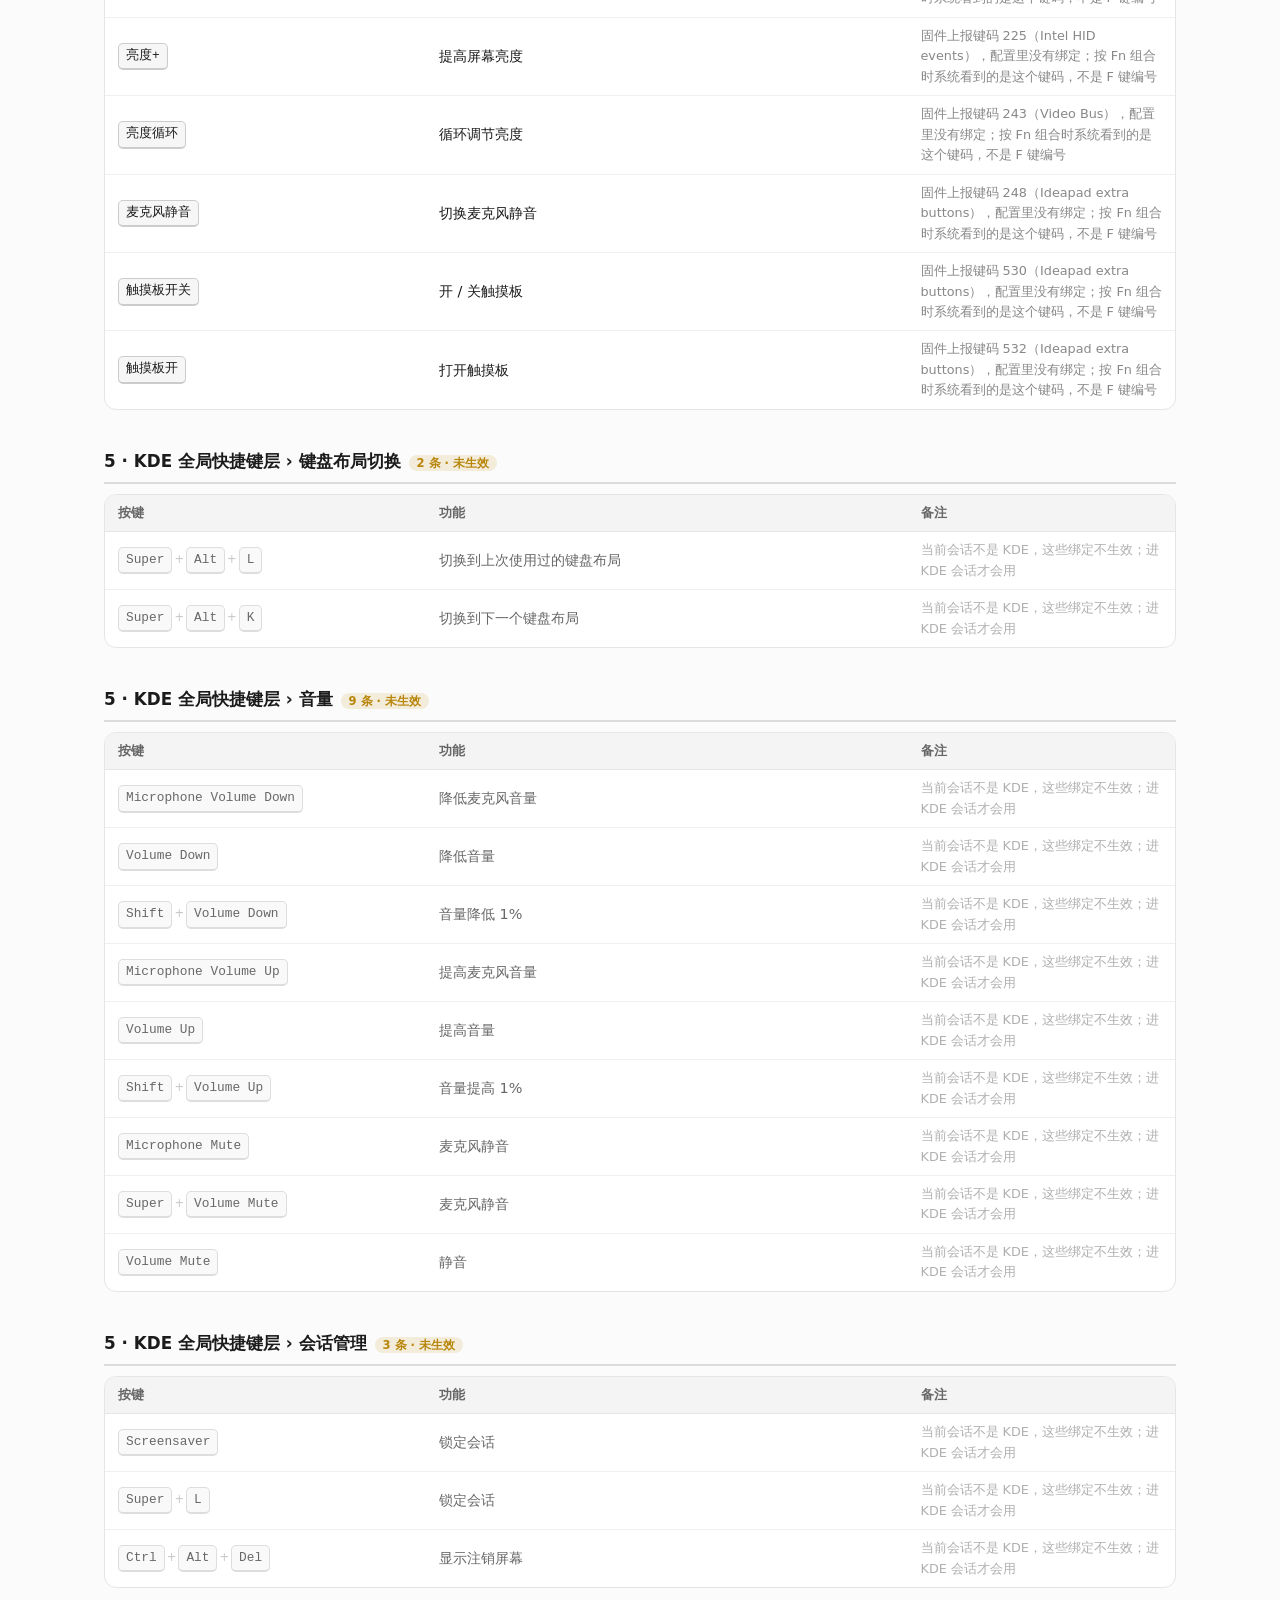
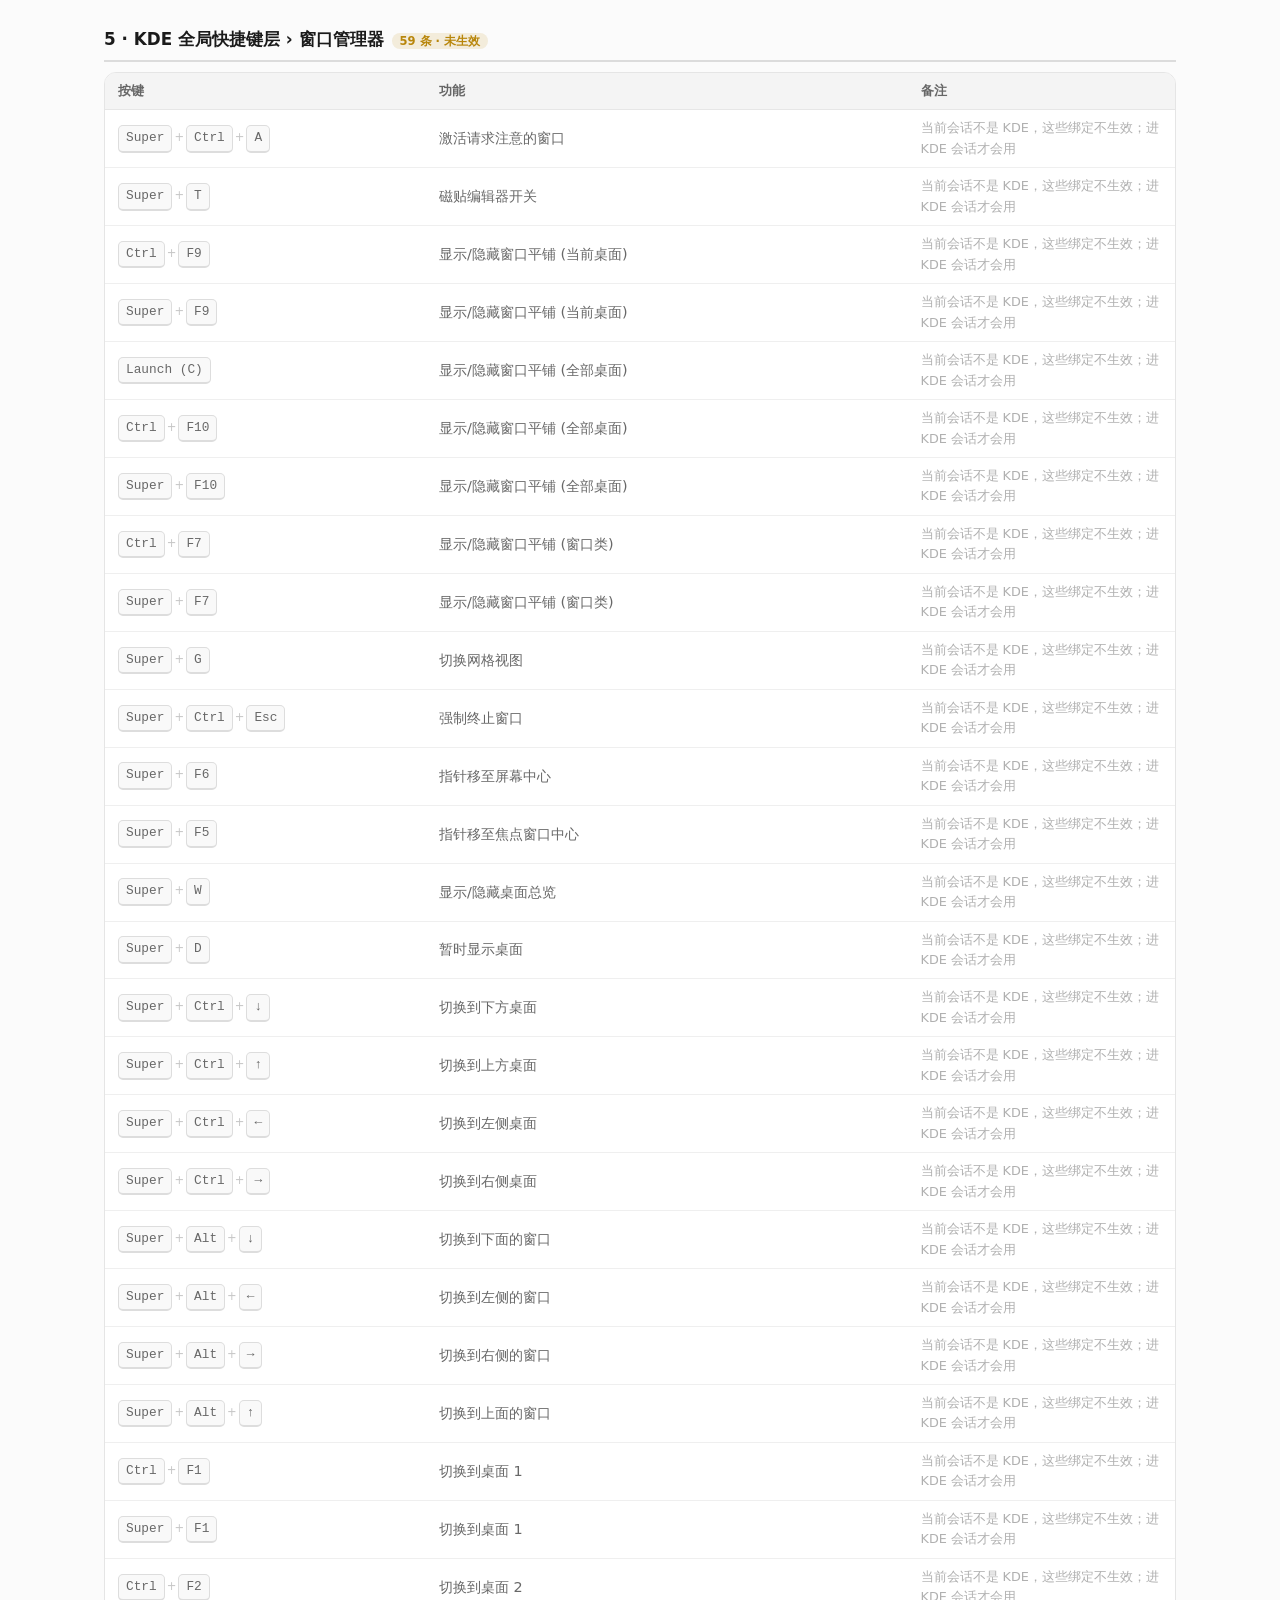
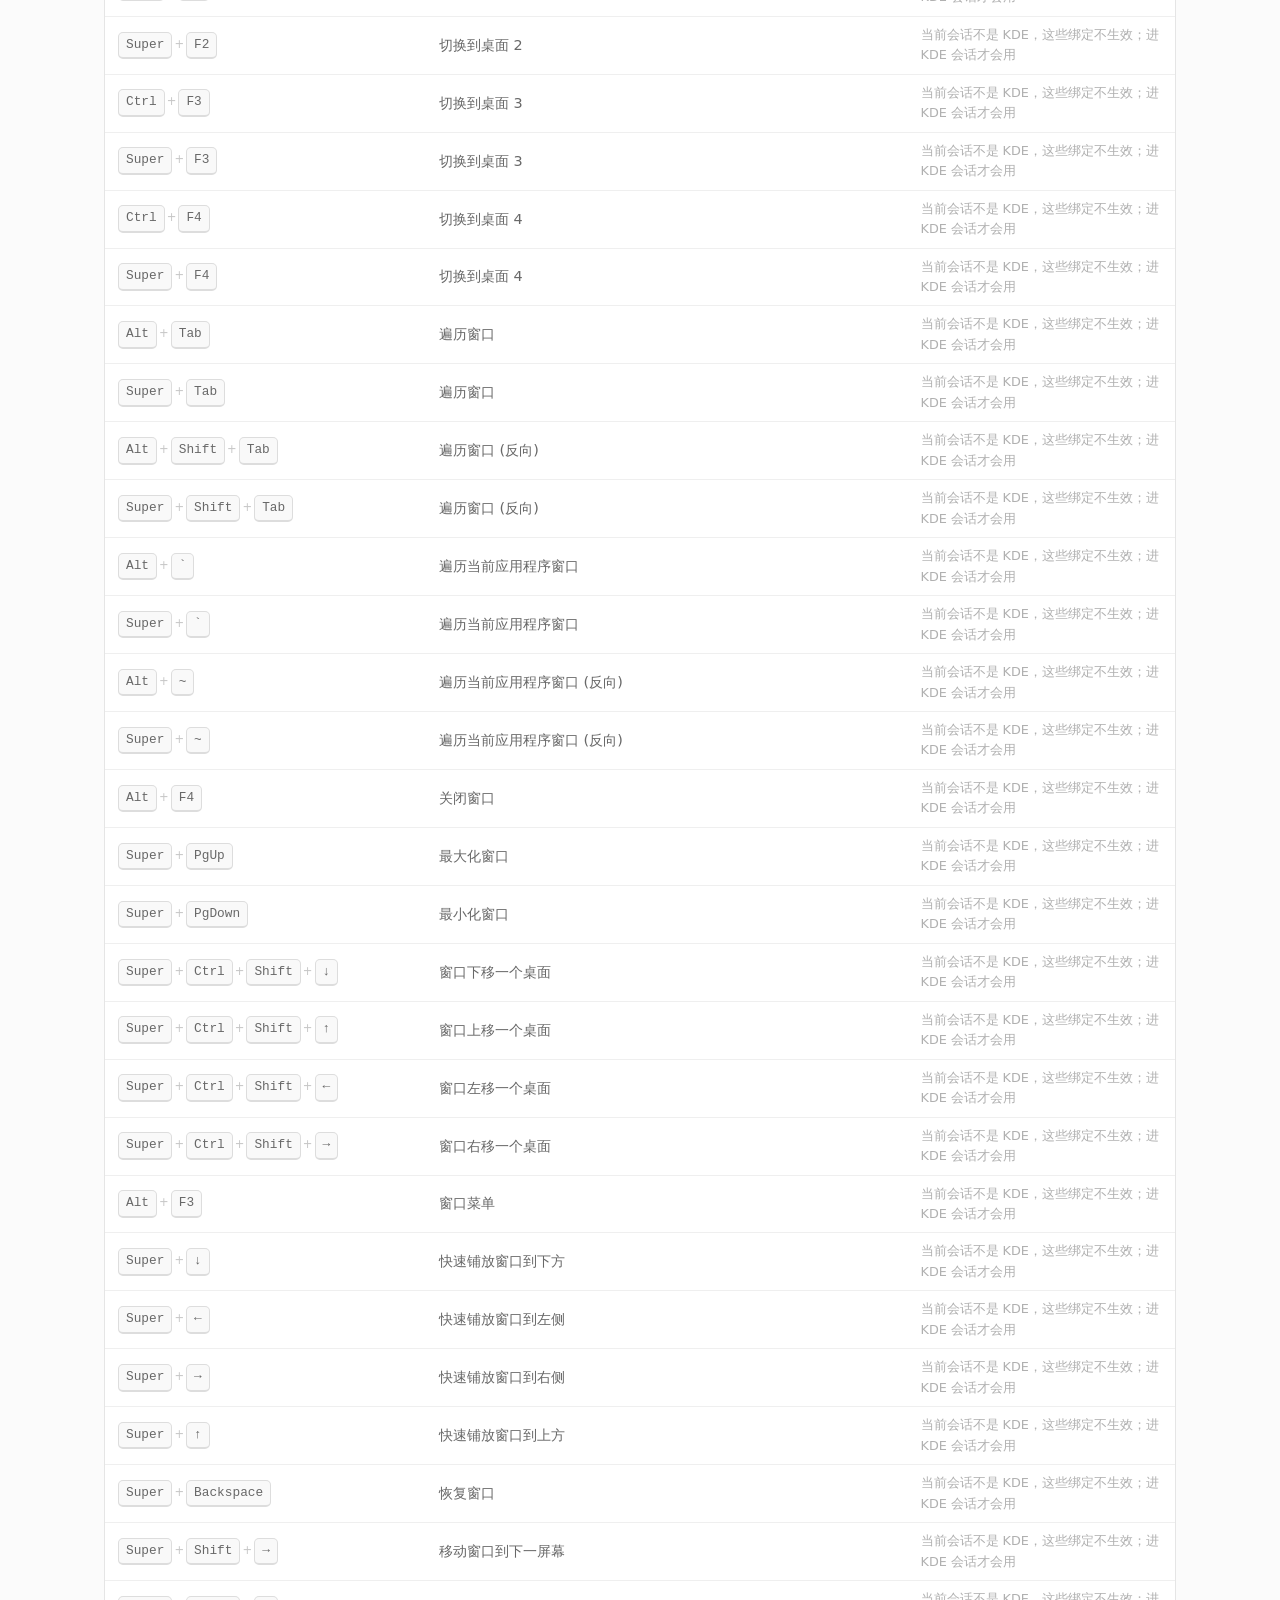
==== commit 86926f3f: "docs: 内核层补「固件功能键（Fn 行）」说明，HTML 检索串纳入层名 - docs/layers.md 说明 Fn 行为什么只能以键码形式出现、位图为何可信 - Row.search_blob" ====
--- a/examples/all-shortcuts-zh.html
+++ b/examples/all-shortcuts-zh.html
@@ -40,7 +40,7 @@
  tr:hover td{background:#202020}}
 </style></head><body>
 <h1>全层级快捷键总表</h1>
-<p class="sub">共 350 条 · 覆盖 6 个可静态解析的层 · 生成于 2026-11-13 01:01 CST</p>
+<p class="sub">共 350 条 · 覆盖 6 个可静态解析的层 · 生成于 2026-11-13 01:02 CST</p>
 <p class="sub"><b>当前键盘</b>：AT Translated Set 2 keyboard · <b>指纹</b> <code>265ce5c7254b088d</code> —— 换/插键盘会自动重算并重建本页</p>
 <p class="sub">判定更准的办法：跑 <code>keymap-atlas probe</code> 把真实按键按一遍。实测结果优先于 <code>/proc</code> 能力位图。</p>
 <div class="card" style="margin:18px 0"><table><thead><tr><th>层级</th><th style="width:90px">条数</th><th style="width:110px">状态</th></tr></thead><tbody>
@@ -56,422 +56,422 @@
 <div id="hint"></div>
 <h2>1 · niri 合成器层 › 窗口 / 列管理<span class='tag on'>27 条 · 生效</span></h2>
 <div class="card"><table><thead><tr><th style="width:30%">按键</th><th style="width:45%">功能</th><th>备注</th></tr></thead><tbody>
-<tr data-b="关闭当前窗口 super q 按住不重复 chuangkou ck window guanbi gb close super"><td><kbd>Super</kbd><span class="plus">+</span><kbd>Q</kbd></td><td>关闭当前窗口</td><td class='note'>✅ 按住不重复</td></tr>
-<tr data-b="关闭当前窗口 alt f4 按住不重复 chuangkou ck window guanbi gb close alt f4"><td><kbd>Alt</kbd><span class="plus">+</span><kbd>F4</kbd></td><td>关闭当前窗口</td><td class='note'>✅ 按住不重复</td></tr>
-<tr data-b="最大化当前列 super f  lie column zuidahua zdh maximize super"><td><kbd>Super</kbd><span class="plus">+</span><kbd>F</kbd></td><td>最大化当前列</td><td class='note'>✅ </td></tr>
-<tr data-b="全屏切换 super shift f  quanping qp fullscreen qiehuan qh switch super shift"><td><kbd>Super</kbd><span class="plus">+</span><kbd>Shift</kbd><span class="plus">+</span><kbd>F</kbd></td><td>全屏切换</td><td class='note'>✅ </td></tr>
-<tr data-b="浮动窗口 / 平铺 切换 super shift t  chuangkou ck window fudong fd floating qiehuan qh switch super shift"><td><kbd>Super</kbd><span class="plus">+</span><kbd>Shift</kbd><span class="plus">+</span><kbd>T</kbd></td><td>浮动窗口 / 平铺 切换</td><td class='note'>✅ </td></tr>
-<tr data-b="在浮动窗口与平铺窗口间切换焦点 super shift v  chuangkou ck window fudong fd floating qiehuan qh switch super shift"><td><kbd>Super</kbd><span class="plus">+</span><kbd>Shift</kbd><span class="plus">+</span><kbd>V</kbd></td><td>在浮动窗口与平铺窗口间切换焦点</td><td class='note'>✅ </td></tr>
-<tr data-b="列内标签页显示 切换 super w  lie column biaoqianye bqy tab qiehuan qh switch super"><td><kbd>Super</kbd><span class="plus">+</span><kbd>W</kbd></td><td>列内标签页显示 切换</td><td class='note'>✅ </td></tr>
-<tr data-b="窗口规则编辑器 super shift w  chuangkou ck window super shift"><td><kbd>Super</kbd><span class="plus">+</span><kbd>Shift</kbd><span class="plus">+</span><kbd>W</kbd></td><td>窗口规则编辑器</td><td class='note'>✅ </td></tr>
-<tr data-b="把当前列左移 super shift h  lie column super shift"><td><kbd>Super</kbd><span class="plus">+</span><kbd>Shift</kbd><span class="plus">+</span><kbd>H</kbd></td><td>把当前列左移</td><td class='note'>✅ </td></tr>
-<tr data-b="把当前窗口下移 super shift j  chuangkou ck window super shift"><td><kbd>Super</kbd><span class="plus">+</span><kbd>Shift</kbd><span class="plus">+</span><kbd>J</kbd></td><td>把当前窗口下移</td><td class='note'>✅ </td></tr>
-<tr data-b="把当前窗口上移 super shift k  chuangkou ck window super shift"><td><kbd>Super</kbd><span class="plus">+</span><kbd>Shift</kbd><span class="plus">+</span><kbd>K</kbd></td><td>把当前窗口上移</td><td class='note'>✅ </td></tr>
-<tr data-b="把当前列右移 super shift l  lie column super shift"><td><kbd>Super</kbd><span class="plus">+</span><kbd>Shift</kbd><span class="plus">+</span><kbd>L</kbd></td><td>把当前列右移</td><td class='note'>✅ </td></tr>
-<tr data-b="把当前列移到最前 super ctrl home 由固件接口上报（intel hid events），未实测 lie column super ctrl home"><td><kbd>Super</kbd><span class="plus">+</span><kbd>Ctrl</kbd><span class="plus">+</span><kbd>Home</kbd></td><td>把当前列移到最前</td><td class='note'>✅ 由固件接口上报（Intel HID events），未实测</td></tr>
-<tr data-b="把当前列移到最后 super ctrl end 由固件接口上报（intel hid events），未实测 lie column super ctrl end"><td><kbd>Super</kbd><span class="plus">+</span><kbd>Ctrl</kbd><span class="plus">+</span><kbd>End</kbd></td><td>把当前列移到最后</td><td class='note'>✅ 由固件接口上报（Intel HID events），未实测</td></tr>
-<tr data-b="窗口并入 / 推出到左列 super [  chuangkou ck window lie column super ["><td><kbd>Super</kbd><span class="plus">+</span><kbd>[</kbd></td><td>窗口并入 / 推出到左列</td><td class='note'>✅ </td></tr>
-<tr data-b="窗口并入 / 推出到右列 super ]  chuangkou ck window lie column super ]"><td><kbd>Super</kbd><span class="plus">+</span><kbd>]</kbd></td><td>窗口并入 / 推出到右列</td><td class='note'>✅ </td></tr>
-<tr data-b="把窗口从列中拆出来 super .  chuangkou ck window lie column super ."><td><kbd>Super</kbd><span class="plus">+</span><kbd>.</kbd></td><td>把窗口从列中拆出来</td><td class='note'>✅ </td></tr>
-<tr data-b="循环切换预设列宽 super r  lie column qiehuan qh switch super"><td><kbd>Super</kbd><span class="plus">+</span><kbd>R</kbd></td><td>循环切换预设列宽</td><td class='note'>✅ </td></tr>
-<tr data-b="循环切换预设窗口高度 super shift r  chuangkou ck window qiehuan qh switch super shift"><td><kbd>Super</kbd><span class="plus">+</span><kbd>Shift</kbd><span class="plus">+</span><kbd>R</kbd></td><td>循环切换预设窗口高度</td><td class='note'>✅ </td></tr>
-<tr data-b="重置窗口高度 super ctrl r  chuangkou ck window super ctrl"><td><kbd>Super</kbd><span class="plus">+</span><kbd>Ctrl</kbd><span class="plus">+</span><kbd>R</kbd></td><td>重置窗口高度</td><td class='note'>✅ </td></tr>
-<tr data-b="当前列扩展到可用宽度 super ctrl f  lie column super ctrl"><td><kbd>Super</kbd><span class="plus">+</span><kbd>Ctrl</kbd><span class="plus">+</span><kbd>F</kbd></td><td>当前列扩展到可用宽度</td><td class='note'>✅ </td></tr>
-<tr data-b="当前列居中 super c  lie column juzhong jz center super"><td><kbd>Super</kbd><span class="plus">+</span><kbd>C</kbd></td><td>当前列居中</td><td class='note'>✅ </td></tr>
-<tr data-b="可见列整体居中 super ctrl c  lie column juzhong jz center super ctrl"><td><kbd>Super</kbd><span class="plus">+</span><kbd>Ctrl</kbd><span class="plus">+</span><kbd>C</kbd></td><td>可见列整体居中</td><td class='note'>✅ </td></tr>
-<tr data-b="列宽 -10%（缩小） super -  lie column suoxiao sx super -"><td><kbd>Super</kbd><span class="plus">+</span><kbd>-</kbd></td><td>列宽 -10%（缩小）</td><td class='note'>✅ </td></tr>
-<tr data-b="列宽 +10%（放大） super =  lie column fangda fd zoom super ="><td><kbd>Super</kbd><span class="plus">+</span><kbd>=</kbd></td><td>列宽 +10%（放大）</td><td class='note'>✅ </td></tr>
-<tr data-b="窗口高度 -10%（缩小） super shift -  chuangkou ck window suoxiao sx super shift -"><td><kbd>Super</kbd><span class="plus">+</span><kbd>Shift</kbd><span class="plus">+</span><kbd>-</kbd></td><td>窗口高度 -10%（缩小）</td><td class='note'>✅ </td></tr>
-<tr data-b="窗口高度 +10%（放大） super shift =  chuangkou ck window fangda fd zoom super shift ="><td><kbd>Super</kbd><span class="plus">+</span><kbd>Shift</kbd><span class="plus">+</span><kbd>=</kbd></td><td>窗口高度 +10%（放大）</td><td class='note'>✅ </td></tr>
+<tr data-b="关闭当前窗口 super q 按住不重复 1 · niri 合成器层 › 窗口 / 列管理 chuangkou ck window guanbi gb close super"><td><kbd>Super</kbd><span class="plus">+</span><kbd>Q</kbd></td><td>关闭当前窗口</td><td class='note'>✅ 按住不重复</td></tr>
+<tr data-b="关闭当前窗口 alt f4 按住不重复 1 · niri 合成器层 › 窗口 / 列管理 chuangkou ck window guanbi gb close alt f4"><td><kbd>Alt</kbd><span class="plus">+</span><kbd>F4</kbd></td><td>关闭当前窗口</td><td class='note'>✅ 按住不重复</td></tr>
+<tr data-b="最大化当前列 super f  1 · niri 合成器层 › 窗口 / 列管理 lie column zuidahua zdh maximize super"><td><kbd>Super</kbd><span class="plus">+</span><kbd>F</kbd></td><td>最大化当前列</td><td class='note'>✅ </td></tr>
+<tr data-b="全屏切换 super shift f  1 · niri 合成器层 › 窗口 / 列管理 quanping qp fullscreen qiehuan qh switch super shift"><td><kbd>Super</kbd><span class="plus">+</span><kbd>Shift</kbd><span class="plus">+</span><kbd>F</kbd></td><td>全屏切换</td><td class='note'>✅ </td></tr>
+<tr data-b="浮动窗口 / 平铺 切换 super shift t  1 · niri 合成器层 › 窗口 / 列管理 chuangkou ck window fudong fd floating qiehuan qh switch super shift"><td><kbd>Super</kbd><span class="plus">+</span><kbd>Shift</kbd><span class="plus">+</span><kbd>T</kbd></td><td>浮动窗口 / 平铺 切换</td><td class='note'>✅ </td></tr>
+<tr data-b="在浮动窗口与平铺窗口间切换焦点 super shift v  1 · niri 合成器层 › 窗口 / 列管理 chuangkou ck window fudong fd floating qiehuan qh switch super shift"><td><kbd>Super</kbd><span class="plus">+</span><kbd>Shift</kbd><span class="plus">+</span><kbd>V</kbd></td><td>在浮动窗口与平铺窗口间切换焦点</td><td class='note'>✅ </td></tr>
+<tr data-b="列内标签页显示 切换 super w  1 · niri 合成器层 › 窗口 / 列管理 lie column biaoqianye bqy tab qiehuan qh switch super"><td><kbd>Super</kbd><span class="plus">+</span><kbd>W</kbd></td><td>列内标签页显示 切换</td><td class='note'>✅ </td></tr>
+<tr data-b="窗口规则编辑器 super shift w  1 · niri 合成器层 › 窗口 / 列管理 chuangkou ck window super shift"><td><kbd>Super</kbd><span class="plus">+</span><kbd>Shift</kbd><span class="plus">+</span><kbd>W</kbd></td><td>窗口规则编辑器</td><td class='note'>✅ </td></tr>
+<tr data-b="把当前列左移 super shift h  1 · niri 合成器层 › 窗口 / 列管理 lie column super shift"><td><kbd>Super</kbd><span class="plus">+</span><kbd>Shift</kbd><span class="plus">+</span><kbd>H</kbd></td><td>把当前列左移</td><td class='note'>✅ </td></tr>
+<tr data-b="把当前窗口下移 super shift j  1 · niri 合成器层 › 窗口 / 列管理 chuangkou ck window super shift"><td><kbd>Super</kbd><span class="plus">+</span><kbd>Shift</kbd><span class="plus">+</span><kbd>J</kbd></td><td>把当前窗口下移</td><td class='note'>✅ </td></tr>
+<tr data-b="把当前窗口上移 super shift k  1 · niri 合成器层 › 窗口 / 列管理 chuangkou ck window super shift"><td><kbd>Super</kbd><span class="plus">+</span><kbd>Shift</kbd><span class="plus">+</span><kbd>K</kbd></td><td>把当前窗口上移</td><td class='note'>✅ </td></tr>
+<tr data-b="把当前列右移 super shift l  1 · niri 合成器层 › 窗口 / 列管理 lie column super shift"><td><kbd>Super</kbd><span class="plus">+</span><kbd>Shift</kbd><span class="plus">+</span><kbd>L</kbd></td><td>把当前列右移</td><td class='note'>✅ </td></tr>
+<tr data-b="把当前列移到最前 super ctrl home 由固件接口上报（intel hid events），未实测 1 · niri 合成器层 › 窗口 / 列管理 lie column super ctrl home"><td><kbd>Super</kbd><span class="plus">+</span><kbd>Ctrl</kbd><span class="plus">+</span><kbd>Home</kbd></td><td>把当前列移到最前</td><td class='note'>✅ 由固件接口上报（Intel HID events），未实测</td></tr>
+<tr data-b="把当前列移到最后 super ctrl end 由固件接口上报（intel hid events），未实测 1 · niri 合成器层 › 窗口 / 列管理 lie column super ctrl end"><td><kbd>Super</kbd><span class="plus">+</span><kbd>Ctrl</kbd><span class="plus">+</span><kbd>End</kbd></td><td>把当前列移到最后</td><td class='note'>✅ 由固件接口上报（Intel HID events），未实测</td></tr>
+<tr data-b="窗口并入 / 推出到左列 super [  1 · niri 合成器层 › 窗口 / 列管理 chuangkou ck window lie column super ["><td><kbd>Super</kbd><span class="plus">+</span><kbd>[</kbd></td><td>窗口并入 / 推出到左列</td><td class='note'>✅ </td></tr>
+<tr data-b="窗口并入 / 推出到右列 super ]  1 · niri 合成器层 › 窗口 / 列管理 chuangkou ck window lie column super ]"><td><kbd>Super</kbd><span class="plus">+</span><kbd>]</kbd></td><td>窗口并入 / 推出到右列</td><td class='note'>✅ </td></tr>
+<tr data-b="把窗口从列中拆出来 super .  1 · niri 合成器层 › 窗口 / 列管理 chuangkou ck window lie column super ."><td><kbd>Super</kbd><span class="plus">+</span><kbd>.</kbd></td><td>把窗口从列中拆出来</td><td class='note'>✅ </td></tr>
+<tr data-b="循环切换预设列宽 super r  1 · niri 合成器层 › 窗口 / 列管理 lie column qiehuan qh switch super"><td><kbd>Super</kbd><span class="plus">+</span><kbd>R</kbd></td><td>循环切换预设列宽</td><td class='note'>✅ </td></tr>
+<tr data-b="循环切换预设窗口高度 super shift r  1 · niri 合成器层 › 窗口 / 列管理 chuangkou ck window qiehuan qh switch super shift"><td><kbd>Super</kbd><span class="plus">+</span><kbd>Shift</kbd><span class="plus">+</span><kbd>R</kbd></td><td>循环切换预设窗口高度</td><td class='note'>✅ </td></tr>
+<tr data-b="重置窗口高度 super ctrl r  1 · niri 合成器层 › 窗口 / 列管理 chuangkou ck window super ctrl"><td><kbd>Super</kbd><span class="plus">+</span><kbd>Ctrl</kbd><span class="plus">+</span><kbd>R</kbd></td><td>重置窗口高度</td><td class='note'>✅ </td></tr>
+<tr data-b="当前列扩展到可用宽度 super ctrl f  1 · niri 合成器层 › 窗口 / 列管理 lie column super ctrl"><td><kbd>Super</kbd><span class="plus">+</span><kbd>Ctrl</kbd><span class="plus">+</span><kbd>F</kbd></td><td>当前列扩展到可用宽度</td><td class='note'>✅ </td></tr>
+<tr data-b="当前列居中 super c  1 · niri 合成器层 › 窗口 / 列管理 lie column juzhong jz center super"><td><kbd>Super</kbd><span class="plus">+</span><kbd>C</kbd></td><td>当前列居中</td><td class='note'>✅ </td></tr>
+<tr data-b="可见列整体居中 super ctrl c  1 · niri 合成器层 › 窗口 / 列管理 lie column juzhong jz center super ctrl"><td><kbd>Super</kbd><span class="plus">+</span><kbd>Ctrl</kbd><span class="plus">+</span><kbd>C</kbd></td><td>可见列整体居中</td><td class='note'>✅ </td></tr>
+<tr data-b="列宽 -10%（缩小） super -  1 · niri 合成器层 › 窗口 / 列管理 lie column suoxiao sx super -"><td><kbd>Super</kbd><span class="plus">+</span><kbd>-</kbd></td><td>列宽 -10%（缩小）</td><td class='note'>✅ </td></tr>
+<tr data-b="列宽 +10%（放大） super =  1 · niri 合成器层 › 窗口 / 列管理 lie column fangda fd zoom super ="><td><kbd>Super</kbd><span class="plus">+</span><kbd>=</kbd></td><td>列宽 +10%（放大）</td><td class='note'>✅ </td></tr>
+<tr data-b="窗口高度 -10%（缩小） super shift -  1 · niri 合成器层 › 窗口 / 列管理 chuangkou ck window suoxiao sx super shift -"><td><kbd>Super</kbd><span class="plus">+</span><kbd>Shift</kbd><span class="plus">+</span><kbd>-</kbd></td><td>窗口高度 -10%（缩小）</td><td class='note'>✅ </td></tr>
+<tr data-b="窗口高度 +10%（放大） super shift =  1 · niri 合成器层 › 窗口 / 列管理 chuangkou ck window fangda fd zoom super shift ="><td><kbd>Super</kbd><span class="plus">+</span><kbd>Shift</kbd><span class="plus">+</span><kbd>=</kbd></td><td>窗口高度 +10%（放大）</td><td class='note'>✅ </td></tr>
 </tbody></table></div>
 <h2>1 · niri 合成器层 › 焦点 / 窗口切换<span class='tag on'>14 条 · 生效</span></h2>
 <div class="card"><table><thead><tr><th style="width:30%">按键</th><th style="width:45%">功能</th><th>备注</th></tr></thead><tbody>
-<tr data-b="在最近使用窗口间切换（下一个）（限定当前显示器） alt tab  chuangkou ck window xianshiqi xsq monitor qiehuan qh switch alt tab"><td><kbd>Alt</kbd><span class="plus">+</span><kbd>Tab</kbd></td><td>在最近使用窗口间切换（下一个）（限定当前显示器）</td><td class='note'>✅ </td></tr>
-<tr data-b="在最近使用窗口间切换（上一个）（限定当前显示器） alt shift tab  chuangkou ck window xianshiqi xsq monitor qiehuan qh switch alt shift tab"><td><kbd>Alt</kbd><span class="plus">+</span><kbd>Shift</kbd><span class="plus">+</span><kbd>Tab</kbd></td><td>在最近使用窗口间切换（上一个）（限定当前显示器）</td><td class='note'>✅ </td></tr>
-<tr data-b="在最近使用窗口间切换（下一个）（按应用分组） alt `  chuangkou ck window qiehuan qh switch alt `"><td><kbd>Alt</kbd><span class="plus">+</span><kbd>`</kbd></td><td>在最近使用窗口间切换（下一个）（按应用分组）</td><td class='note'>✅ </td></tr>
-<tr data-b="在最近使用窗口间切换（上一个）（按应用分组） alt shift `  chuangkou ck window qiehuan qh switch alt shift `"><td><kbd>Alt</kbd><span class="plus">+</span><kbd>Shift</kbd><span class="plus">+</span><kbd>`</kbd></td><td>在最近使用窗口间切换（上一个）（按应用分组）</td><td class='note'>✅ </td></tr>
-<tr data-b="聚焦左边一列 super h  lie column jujiao jj focus super"><td><kbd>Super</kbd><span class="plus">+</span><kbd>H</kbd></td><td>聚焦左边一列</td><td class='note'>✅ </td></tr>
-<tr data-b="聚焦下方窗口 super j  chuangkou ck window jujiao jj focus super"><td><kbd>Super</kbd><span class="plus">+</span><kbd>J</kbd></td><td>聚焦下方窗口</td><td class='note'>✅ </td></tr>
-<tr data-b="聚焦上方窗口 super k  chuangkou ck window jujiao jj focus super"><td><kbd>Super</kbd><span class="plus">+</span><kbd>K</kbd></td><td>聚焦上方窗口</td><td class='note'>✅ </td></tr>
-<tr data-b="聚焦右边一列 super l  lie column jujiao jj focus super"><td><kbd>Super</kbd><span class="plus">+</span><kbd>L</kbd></td><td>聚焦右边一列</td><td class='note'>✅ </td></tr>
-<tr data-b="聚焦最左一列 super home 由固件接口上报（intel hid events），未实测 lie column jujiao jj focus super home"><td><kbd>Super</kbd><span class="plus">+</span><kbd>Home</kbd></td><td>聚焦最左一列</td><td class='note'>✅ 由固件接口上报（Intel HID events），未实测</td></tr>
-<tr data-b="聚焦最右一列 super end 由固件接口上报（intel hid events），未实测 lie column jujiao jj focus super end"><td><kbd>Super</kbd><span class="plus">+</span><kbd>End</kbd></td><td>聚焦最右一列</td><td class='note'>✅ 由固件接口上报（Intel HID events），未实测</td></tr>
-<tr data-b="聚焦左侧显示器 super ctrl h  xianshiqi xsq monitor jujiao jj focus super ctrl"><td><kbd>Super</kbd><span class="plus">+</span><kbd>Ctrl</kbd><span class="plus">+</span><kbd>H</kbd></td><td>聚焦左侧显示器</td><td class='note'>✅ </td></tr>
-<tr data-b="聚焦下方显示器 super ctrl j  xianshiqi xsq monitor jujiao jj focus super ctrl"><td><kbd>Super</kbd><span class="plus">+</span><kbd>Ctrl</kbd><span class="plus">+</span><kbd>J</kbd></td><td>聚焦下方显示器</td><td class='note'>✅ </td></tr>
-<tr data-b="聚焦上方显示器 super ctrl k  xianshiqi xsq monitor jujiao jj focus super ctrl"><td><kbd>Super</kbd><span class="plus">+</span><kbd>Ctrl</kbd><span class="plus">+</span><kbd>K</kbd></td><td>聚焦上方显示器</td><td class='note'>✅ </td></tr>
-<tr data-b="聚焦右侧显示器 super ctrl l  xianshiqi xsq monitor jujiao jj focus super ctrl"><td><kbd>Super</kbd><span class="plus">+</span><kbd>Ctrl</kbd><span class="plus">+</span><kbd>L</kbd></td><td>聚焦右侧显示器</td><td class='note'>✅ </td></tr>
+<tr data-b="在最近使用窗口间切换（下一个）（限定当前显示器） alt tab  1 · niri 合成器层 › 焦点 / 窗口切换 chuangkou ck window xianshiqi xsq monitor qiehuan qh switch alt tab"><td><kbd>Alt</kbd><span class="plus">+</span><kbd>Tab</kbd></td><td>在最近使用窗口间切换（下一个）（限定当前显示器）</td><td class='note'>✅ </td></tr>
+<tr data-b="在最近使用窗口间切换（上一个）（限定当前显示器） alt shift tab  1 · niri 合成器层 › 焦点 / 窗口切换 chuangkou ck window xianshiqi xsq monitor qiehuan qh switch alt shift tab"><td><kbd>Alt</kbd><span class="plus">+</span><kbd>Shift</kbd><span class="plus">+</span><kbd>Tab</kbd></td><td>在最近使用窗口间切换（上一个）（限定当前显示器）</td><td class='note'>✅ </td></tr>
+<tr data-b="在最近使用窗口间切换（下一个）（按应用分组） alt `  1 · niri 合成器层 › 焦点 / 窗口切换 chuangkou ck window qiehuan qh switch alt `"><td><kbd>Alt</kbd><span class="plus">+</span><kbd>`</kbd></td><td>在最近使用窗口间切换（下一个）（按应用分组）</td><td class='note'>✅ </td></tr>
+<tr data-b="在最近使用窗口间切换（上一个）（按应用分组） alt shift `  1 · niri 合成器层 › 焦点 / 窗口切换 chuangkou ck window qiehuan qh switch alt shift `"><td><kbd>Alt</kbd><span class="plus">+</span><kbd>Shift</kbd><span class="plus">+</span><kbd>`</kbd></td><td>在最近使用窗口间切换（上一个）（按应用分组）</td><td class='note'>✅ </td></tr>
+<tr data-b="聚焦左边一列 super h  1 · niri 合成器层 › 焦点 / 窗口切换 lie column jujiao jj focus super"><td><kbd>Super</kbd><span class="plus">+</span><kbd>H</kbd></td><td>聚焦左边一列</td><td class='note'>✅ </td></tr>
+<tr data-b="聚焦下方窗口 super j  1 · niri 合成器层 › 焦点 / 窗口切换 chuangkou ck window jujiao jj focus super"><td><kbd>Super</kbd><span class="plus">+</span><kbd>J</kbd></td><td>聚焦下方窗口</td><td class='note'>✅ </td></tr>
+<tr data-b="聚焦上方窗口 super k  1 · niri 合成器层 › 焦点 / 窗口切换 chuangkou ck window jujiao jj focus super"><td><kbd>Super</kbd><span class="plus">+</span><kbd>K</kbd></td><td>聚焦上方窗口</td><td class='note'>✅ </td></tr>
+<tr data-b="聚焦右边一列 super l  1 · niri 合成器层 › 焦点 / 窗口切换 lie column jujiao jj focus super"><td><kbd>Super</kbd><span class="plus">+</span><kbd>L</kbd></td><td>聚焦右边一列</td><td class='note'>✅ </td></tr>
+<tr data-b="聚焦最左一列 super home 由固件接口上报（intel hid events），未实测 1 · niri 合成器层 › 焦点 / 窗口切换 lie column jujiao jj focus super home"><td><kbd>Super</kbd><span class="plus">+</span><kbd>Home</kbd></td><td>聚焦最左一列</td><td class='note'>✅ 由固件接口上报（Intel HID events），未实测</td></tr>
+<tr data-b="聚焦最右一列 super end 由固件接口上报（intel hid events），未实测 1 · niri 合成器层 › 焦点 / 窗口切换 lie column jujiao jj focus super end"><td><kbd>Super</kbd><span class="plus">+</span><kbd>End</kbd></td><td>聚焦最右一列</td><td class='note'>✅ 由固件接口上报（Intel HID events），未实测</td></tr>
+<tr data-b="聚焦左侧显示器 super ctrl h  1 · niri 合成器层 › 焦点 / 窗口切换 xianshiqi xsq monitor jujiao jj focus super ctrl"><td><kbd>Super</kbd><span class="plus">+</span><kbd>Ctrl</kbd><span class="plus">+</span><kbd>H</kbd></td><td>聚焦左侧显示器</td><td class='note'>✅ </td></tr>
+<tr data-b="聚焦下方显示器 super ctrl j  1 · niri 合成器层 › 焦点 / 窗口切换 xianshiqi xsq monitor jujiao jj focus super ctrl"><td><kbd>Super</kbd><span class="plus">+</span><kbd>Ctrl</kbd><span class="plus">+</span><kbd>J</kbd></td><td>聚焦下方显示器</td><td class='note'>✅ </td></tr>
+<tr data-b="聚焦上方显示器 super ctrl k  1 · niri 合成器层 › 焦点 / 窗口切换 xianshiqi xsq monitor jujiao jj focus super ctrl"><td><kbd>Super</kbd><span class="plus">+</span><kbd>Ctrl</kbd><span class="plus">+</span><kbd>K</kbd></td><td>聚焦上方显示器</td><td class='note'>✅ </td></tr>
+<tr data-b="聚焦右侧显示器 super ctrl l  1 · niri 合成器层 › 焦点 / 窗口切换 xianshiqi xsq monitor jujiao jj focus super ctrl"><td><kbd>Super</kbd><span class="plus">+</span><kbd>Ctrl</kbd><span class="plus">+</span><kbd>L</kbd></td><td>聚焦右侧显示器</td><td class='note'>✅ </td></tr>
 </tbody></table></div>
 <h2>1 · niri 合成器层 › 工作区<span class='tag on'>31 条 · 生效</span></h2>
 <div class="card"><table><thead><tr><th style="width:30%">按键</th><th style="width:45%">功能</th><th>备注</th></tr></thead><tbody>
-<tr data-b="切换工作区总览（overview） super o 按住不重复 gongzuoqu gzq workspace zonglan zl overview qiehuan qh switch super"><td><kbd>Super</kbd><span class="plus">+</span><kbd>O</kbd></td><td>切换工作区总览（Overview）</td><td class='note'>✅ 按住不重复</td></tr>
-<tr data-b="切换工作区总览（overview） super tab 按住不重复 gongzuoqu gzq workspace zonglan zl overview qiehuan qh switch super tab"><td><kbd>Super</kbd><span class="plus">+</span><kbd>Tab</kbd></td><td>切换工作区总览（Overview）</td><td class='note'>✅ 按住不重复</td></tr>
-<tr data-b="切到下一个工作区 super pgdn 由固件接口上报（intel hid events），未实测 gongzuoqu gzq workspace super pgdn"><td><kbd>Super</kbd><span class="plus">+</span><kbd>PgDn</kbd></td><td>切到下一个工作区</td><td class='note'>✅ 由固件接口上报（Intel HID events），未实测</td></tr>
-<tr data-b="切到上一个工作区 super pgup 由固件接口上报（intel hid events），未实测 gongzuoqu gzq workspace super pgup"><td><kbd>Super</kbd><span class="plus">+</span><kbd>PgUp</kbd></td><td>切到上一个工作区</td><td class='note'>✅ 由固件接口上报（Intel HID events），未实测</td></tr>
-<tr data-b="切到下一个工作区 super u  gongzuoqu gzq workspace super"><td><kbd>Super</kbd><span class="plus">+</span><kbd>U</kbd></td><td>切到下一个工作区</td><td class='note'>✅ </td></tr>
-<tr data-b="切到上一个工作区 super i  gongzuoqu gzq workspace super"><td><kbd>Super</kbd><span class="plus">+</span><kbd>I</kbd></td><td>切到上一个工作区</td><td class='note'>✅ </td></tr>
-<tr data-b="把当前列移到下一个工作区 super ctrl u  lie column gongzuoqu gzq workspace super ctrl"><td><kbd>Super</kbd><span class="plus">+</span><kbd>Ctrl</kbd><span class="plus">+</span><kbd>U</kbd></td><td>把当前列移到下一个工作区</td><td class='note'>✅ </td></tr>
-<tr data-b="把当前列移到上一个工作区 super ctrl i  lie column gongzuoqu gzq workspace super ctrl"><td><kbd>Super</kbd><span class="plus">+</span><kbd>Ctrl</kbd><span class="plus">+</span><kbd>I</kbd></td><td>把当前列移到上一个工作区</td><td class='note'>✅ </td></tr>
-<tr data-b="重命名当前工作区 super alt r  gongzuoqu gzq workspace zhongmingming zmm rename super alt"><td><kbd>Super</kbd><span class="plus">+</span><kbd>Alt</kbd><span class="plus">+</span><kbd>R</kbd></td><td>重命名当前工作区</td><td class='note'>✅ </td></tr>
-<tr data-b="把本工作区顺序下移 super shift pgdn 由固件接口上报（intel hid events），未实测 gongzuoqu gzq workspace super shift pgdn"><td><kbd>Super</kbd><span class="plus">+</span><kbd>Shift</kbd><span class="plus">+</span><kbd>PgDn</kbd></td><td>把本工作区顺序下移</td><td class='note'>✅ 由固件接口上报（Intel HID events），未实测</td></tr>
-<tr data-b="把本工作区顺序上移 super shift pgup 由固件接口上报（intel hid events），未实测 gongzuoqu gzq workspace super shift pgup"><td><kbd>Super</kbd><span class="plus">+</span><kbd>Shift</kbd><span class="plus">+</span><kbd>PgUp</kbd></td><td>把本工作区顺序上移</td><td class='note'>✅ 由固件接口上报（Intel HID events），未实测</td></tr>
-<tr data-b="把本工作区顺序下移 super shift u  gongzuoqu gzq workspace super shift"><td><kbd>Super</kbd><span class="plus">+</span><kbd>Shift</kbd><span class="plus">+</span><kbd>U</kbd></td><td>把本工作区顺序下移</td><td class='note'>✅ </td></tr>
-<tr data-b="把本工作区顺序上移 super shift i  gongzuoqu gzq workspace super shift"><td><kbd>Super</kbd><span class="plus">+</span><kbd>Shift</kbd><span class="plus">+</span><kbd>I</kbd></td><td>把本工作区顺序上移</td><td class='note'>✅ </td></tr>
-<tr data-b="切换到工作区 1 super 1  gongzuoqu gzq workspace qiehuan qh switch super 1"><td><kbd>Super</kbd><span class="plus">+</span><kbd>1</kbd></td><td>切换到工作区 1</td><td class='note'>✅ </td></tr>
-<tr data-b="切换到工作区 2 super 2  gongzuoqu gzq workspace qiehuan qh switch super 2"><td><kbd>Super</kbd><span class="plus">+</span><kbd>2</kbd></td><td>切换到工作区 2</td><td class='note'>✅ </td></tr>
-<tr data-b="切换到工作区 3 super 3  gongzuoqu gzq workspace qiehuan qh switch super 3"><td><kbd>Super</kbd><span class="plus">+</span><kbd>3</kbd></td><td>切换到工作区 3</td><td class='note'>✅ </td></tr>
-<tr data-b="切换到工作区 4 super 4  gongzuoqu gzq workspace qiehuan qh switch super 4"><td><kbd>Super</kbd><span class="plus">+</span><kbd>4</kbd></td><td>切换到工作区 4</td><td class='note'>✅ </td></tr>
-<tr data-b="切换到工作区 5 super 5  gongzuoqu gzq workspace qiehuan qh switch super 5"><td><kbd>Super</kbd><span class="plus">+</span><kbd>5</kbd></td><td>切换到工作区 5</td><td class='note'>✅ </td></tr>
-<tr data-b="切换到工作区 6 super 6  gongzuoqu gzq workspace qiehuan qh switch super 6"><td><kbd>Super</kbd><span class="plus">+</span><kbd>6</kbd></td><td>切换到工作区 6</td><td class='note'>✅ </td></tr>
-<tr data-b="切换到工作区 7 super 7  gongzuoqu gzq workspace qiehuan qh switch super 7"><td><kbd>Super</kbd><span class="plus">+</span><kbd>7</kbd></td><td>切换到工作区 7</td><td class='note'>✅ </td></tr>
-<tr data-b="切换到工作区 8 super 8  gongzuoqu gzq workspace qiehuan qh switch super 8"><td><kbd>Super</kbd><span class="plus">+</span><kbd>8</kbd></td><td>切换到工作区 8</td><td class='note'>✅ </td></tr>
-<tr data-b="切换到工作区 9 super 9  gongzuoqu gzq workspace qiehuan qh switch super 9"><td><kbd>Super</kbd><span class="plus">+</span><kbd>9</kbd></td><td>切换到工作区 9</td><td class='note'>✅ </td></tr>
-<tr data-b="把当前列移到工作区 1 super shift 1  lie column gongzuoqu gzq workspace super shift 1"><td><kbd>Super</kbd><span class="plus">+</span><kbd>Shift</kbd><span class="plus">+</span><kbd>1</kbd></td><td>把当前列移到工作区 1</td><td class='note'>✅ </td></tr>
-<tr data-b="把当前列移到工作区 2 super shift 2  lie column gongzuoqu gzq workspace super shift 2"><td><kbd>Super</kbd><span class="plus">+</span><kbd>Shift</kbd><span class="plus">+</span><kbd>2</kbd></td><td>把当前列移到工作区 2</td><td class='note'>✅ </td></tr>
-<tr data-b="把当前列移到工作区 3 super shift 3  lie column gongzuoqu gzq workspace super shift 3"><td><kbd>Super</kbd><span class="plus">+</span><kbd>Shift</kbd><span class="plus">+</span><kbd>3</kbd></td><td>把当前列移到工作区 3</td><td class='note'>✅ </td></tr>
-<tr data-b="把当前列移到工作区 4 super shift 4  lie column gongzuoqu gzq workspace super shift 4"><td><kbd>Super</kbd><span class="plus">+</span><kbd>Shift</kbd><span class="plus">+</span><kbd>4</kbd></td><td>把当前列移到工作区 4</td><td class='note'>✅ </td></tr>
-<tr data-b="把当前列移到工作区 5 super shift 5  lie column gongzuoqu gzq workspace super shift 5"><td><kbd>Super</kbd><span class="plus">+</span><kbd>Shift</kbd><span class="plus">+</span><kbd>5</kbd></td><td>把当前列移到工作区 5</td><td class='note'>✅ </td></tr>
-<tr data-b="把当前列移到工作区 6 super shift 6  lie column gongzuoqu gzq workspace super shift 6"><td><kbd>Super</kbd><span class="plus">+</span><kbd>Shift</kbd><span class="plus">+</span><kbd>6</kbd></td><td>把当前列移到工作区 6</td><td class='note'>✅ </td></tr>
-<tr data-b="把当前列移到工作区 7 super shift 7  lie column gongzuoqu gzq workspace super shift 7"><td><kbd>Super</kbd><span class="plus">+</span><kbd>Shift</kbd><span class="plus">+</span><kbd>7</kbd></td><td>把当前列移到工作区 7</td><td class='note'>✅ </td></tr>
-<tr data-b="把当前列移到工作区 8 super shift 8  lie column gongzuoqu gzq workspace super shift 8"><td><kbd>Super</kbd><span class="plus">+</span><kbd>Shift</kbd><span class="plus">+</span><kbd>8</kbd></td><td>把当前列移到工作区 8</td><td class='note'>✅ </td></tr>
-<tr data-b="把当前列移到工作区 9 super shift 9  lie column gongzuoqu gzq workspace super shift 9"><td><kbd>Super</kbd><span class="plus">+</span><kbd>Shift</kbd><span class="plus">+</span><kbd>9</kbd></td><td>把当前列移到工作区 9</td><td class='note'>✅ </td></tr>
+<tr data-b="切换工作区总览（overview） super o 按住不重复 1 · niri 合成器层 › 工作区 gongzuoqu gzq workspace zonglan zl overview qiehuan qh switch super"><td><kbd>Super</kbd><span class="plus">+</span><kbd>O</kbd></td><td>切换工作区总览（Overview）</td><td class='note'>✅ 按住不重复</td></tr>
+<tr data-b="切换工作区总览（overview） super tab 按住不重复 1 · niri 合成器层 › 工作区 gongzuoqu gzq workspace zonglan zl overview qiehuan qh switch super tab"><td><kbd>Super</kbd><span class="plus">+</span><kbd>Tab</kbd></td><td>切换工作区总览（Overview）</td><td class='note'>✅ 按住不重复</td></tr>
+<tr data-b="切到下一个工作区 super pgdn 由固件接口上报（intel hid events），未实测 1 · niri 合成器层 › 工作区 gongzuoqu gzq workspace super pgdn"><td><kbd>Super</kbd><span class="plus">+</span><kbd>PgDn</kbd></td><td>切到下一个工作区</td><td class='note'>✅ 由固件接口上报（Intel HID events），未实测</td></tr>
+<tr data-b="切到上一个工作区 super pgup 由固件接口上报（intel hid events），未实测 1 · niri 合成器层 › 工作区 gongzuoqu gzq workspace super pgup"><td><kbd>Super</kbd><span class="plus">+</span><kbd>PgUp</kbd></td><td>切到上一个工作区</td><td class='note'>✅ 由固件接口上报（Intel HID events），未实测</td></tr>
+<tr data-b="切到下一个工作区 super u  1 · niri 合成器层 › 工作区 gongzuoqu gzq workspace super"><td><kbd>Super</kbd><span class="plus">+</span><kbd>U</kbd></td><td>切到下一个工作区</td><td class='note'>✅ </td></tr>
+<tr data-b="切到上一个工作区 super i  1 · niri 合成器层 › 工作区 gongzuoqu gzq workspace super"><td><kbd>Super</kbd><span class="plus">+</span><kbd>I</kbd></td><td>切到上一个工作区</td><td class='note'>✅ </td></tr>
+<tr data-b="把当前列移到下一个工作区 super ctrl u  1 · niri 合成器层 › 工作区 lie column gongzuoqu gzq workspace super ctrl"><td><kbd>Super</kbd><span class="plus">+</span><kbd>Ctrl</kbd><span class="plus">+</span><kbd>U</kbd></td><td>把当前列移到下一个工作区</td><td class='note'>✅ </td></tr>
+<tr data-b="把当前列移到上一个工作区 super ctrl i  1 · niri 合成器层 › 工作区 lie column gongzuoqu gzq workspace super ctrl"><td><kbd>Super</kbd><span class="plus">+</span><kbd>Ctrl</kbd><span class="plus">+</span><kbd>I</kbd></td><td>把当前列移到上一个工作区</td><td class='note'>✅ </td></tr>
+<tr data-b="重命名当前工作区 super alt r  1 · niri 合成器层 › 工作区 gongzuoqu gzq workspace zhongmingming zmm rename super alt"><td><kbd>Super</kbd><span class="plus">+</span><kbd>Alt</kbd><span class="plus">+</span><kbd>R</kbd></td><td>重命名当前工作区</td><td class='note'>✅ </td></tr>
+<tr data-b="把本工作区顺序下移 super shift pgdn 由固件接口上报（intel hid events），未实测 1 · niri 合成器层 › 工作区 gongzuoqu gzq workspace super shift pgdn"><td><kbd>Super</kbd><span class="plus">+</span><kbd>Shift</kbd><span class="plus">+</span><kbd>PgDn</kbd></td><td>把本工作区顺序下移</td><td class='note'>✅ 由固件接口上报（Intel HID events），未实测</td></tr>
+<tr data-b="把本工作区顺序上移 super shift pgup 由固件接口上报（intel hid events），未实测 1 · niri 合成器层 › 工作区 gongzuoqu gzq workspace super shift pgup"><td><kbd>Super</kbd><span class="plus">+</span><kbd>Shift</kbd><span class="plus">+</span><kbd>PgUp</kbd></td><td>把本工作区顺序上移</td><td class='note'>✅ 由固件接口上报（Intel HID events），未实测</td></tr>
+<tr data-b="把本工作区顺序下移 super shift u  1 · niri 合成器层 › 工作区 gongzuoqu gzq workspace super shift"><td><kbd>Super</kbd><span class="plus">+</span><kbd>Shift</kbd><span class="plus">+</span><kbd>U</kbd></td><td>把本工作区顺序下移</td><td class='note'>✅ </td></tr>
+<tr data-b="把本工作区顺序上移 super shift i  1 · niri 合成器层 › 工作区 gongzuoqu gzq workspace super shift"><td><kbd>Super</kbd><span class="plus">+</span><kbd>Shift</kbd><span class="plus">+</span><kbd>I</kbd></td><td>把本工作区顺序上移</td><td class='note'>✅ </td></tr>
+<tr data-b="切换到工作区 1 super 1  1 · niri 合成器层 › 工作区 gongzuoqu gzq workspace qiehuan qh switch super 1"><td><kbd>Super</kbd><span class="plus">+</span><kbd>1</kbd></td><td>切换到工作区 1</td><td class='note'>✅ </td></tr>
+<tr data-b="切换到工作区 2 super 2  1 · niri 合成器层 › 工作区 gongzuoqu gzq workspace qiehuan qh switch super 2"><td><kbd>Super</kbd><span class="plus">+</span><kbd>2</kbd></td><td>切换到工作区 2</td><td class='note'>✅ </td></tr>
+<tr data-b="切换到工作区 3 super 3  1 · niri 合成器层 › 工作区 gongzuoqu gzq workspace qiehuan qh switch super 3"><td><kbd>Super</kbd><span class="plus">+</span><kbd>3</kbd></td><td>切换到工作区 3</td><td class='note'>✅ </td></tr>
+<tr data-b="切换到工作区 4 super 4  1 · niri 合成器层 › 工作区 gongzuoqu gzq workspace qiehuan qh switch super 4"><td><kbd>Super</kbd><span class="plus">+</span><kbd>4</kbd></td><td>切换到工作区 4</td><td class='note'>✅ </td></tr>
+<tr data-b="切换到工作区 5 super 5  1 · niri 合成器层 › 工作区 gongzuoqu gzq workspace qiehuan qh switch super 5"><td><kbd>Super</kbd><span class="plus">+</span><kbd>5</kbd></td><td>切换到工作区 5</td><td class='note'>✅ </td></tr>
+<tr data-b="切换到工作区 6 super 6  1 · niri 合成器层 › 工作区 gongzuoqu gzq workspace qiehuan qh switch super 6"><td><kbd>Super</kbd><span class="plus">+</span><kbd>6</kbd></td><td>切换到工作区 6</td><td class='note'>✅ </td></tr>
+<tr data-b="切换到工作区 7 super 7  1 · niri 合成器层 › 工作区 gongzuoqu gzq workspace qiehuan qh switch super 7"><td><kbd>Super</kbd><span class="plus">+</span><kbd>7</kbd></td><td>切换到工作区 7</td><td class='note'>✅ </td></tr>
+<tr data-b="切换到工作区 8 super 8  1 · niri 合成器层 › 工作区 gongzuoqu gzq workspace qiehuan qh switch super 8"><td><kbd>Super</kbd><span class="plus">+</span><kbd>8</kbd></td><td>切换到工作区 8</td><td class='note'>✅ </td></tr>
+<tr data-b="切换到工作区 9 super 9  1 · niri 合成器层 › 工作区 gongzuoqu gzq workspace qiehuan qh switch super 9"><td><kbd>Super</kbd><span class="plus">+</span><kbd>9</kbd></td><td>切换到工作区 9</td><td class='note'>✅ </td></tr>
+<tr data-b="把当前列移到工作区 1 super shift 1  1 · niri 合成器层 › 工作区 lie column gongzuoqu gzq workspace super shift 1"><td><kbd>Super</kbd><span class="plus">+</span><kbd>Shift</kbd><span class="plus">+</span><kbd>1</kbd></td><td>把当前列移到工作区 1</td><td class='note'>✅ </td></tr>
+<tr data-b="把当前列移到工作区 2 super shift 2  1 · niri 合成器层 › 工作区 lie column gongzuoqu gzq workspace super shift 2"><td><kbd>Super</kbd><span class="plus">+</span><kbd>Shift</kbd><span class="plus">+</span><kbd>2</kbd></td><td>把当前列移到工作区 2</td><td class='note'>✅ </td></tr>
+<tr data-b="把当前列移到工作区 3 super shift 3  1 · niri 合成器层 › 工作区 lie column gongzuoqu gzq workspace super shift 3"><td><kbd>Super</kbd><span class="plus">+</span><kbd>Shift</kbd><span class="plus">+</span><kbd>3</kbd></td><td>把当前列移到工作区 3</td><td class='note'>✅ </td></tr>
+<tr data-b="把当前列移到工作区 4 super shift 4  1 · niri 合成器层 › 工作区 lie column gongzuoqu gzq workspace super shift 4"><td><kbd>Super</kbd><span class="plus">+</span><kbd>Shift</kbd><span class="plus">+</span><kbd>4</kbd></td><td>把当前列移到工作区 4</td><td class='note'>✅ </td></tr>
+<tr data-b="把当前列移到工作区 5 super shift 5  1 · niri 合成器层 › 工作区 lie column gongzuoqu gzq workspace super shift 5"><td><kbd>Super</kbd><span class="plus">+</span><kbd>Shift</kbd><span class="plus">+</span><kbd>5</kbd></td><td>把当前列移到工作区 5</td><td class='note'>✅ </td></tr>
+<tr data-b="把当前列移到工作区 6 super shift 6  1 · niri 合成器层 › 工作区 lie column gongzuoqu gzq workspace super shift 6"><td><kbd>Super</kbd><span class="plus">+</span><kbd>Shift</kbd><span class="plus">+</span><kbd>6</kbd></td><td>把当前列移到工作区 6</td><td class='note'>✅ </td></tr>
+<tr data-b="把当前列移到工作区 7 super shift 7  1 · niri 合成器层 › 工作区 lie column gongzuoqu gzq workspace super shift 7"><td><kbd>Super</kbd><span class="plus">+</span><kbd>Shift</kbd><span class="plus">+</span><kbd>7</kbd></td><td>把当前列移到工作区 7</td><td class='note'>✅ </td></tr>
+<tr data-b="把当前列移到工作区 8 super shift 8  1 · niri 合成器层 › 工作区 lie column gongzuoqu gzq workspace super shift 8"><td><kbd>Super</kbd><span class="plus">+</span><kbd>Shift</kbd><span class="plus">+</span><kbd>8</kbd></td><td>把当前列移到工作区 8</td><td class='note'>✅ </td></tr>
+<tr data-b="把当前列移到工作区 9 super shift 9  1 · niri 合成器层 › 工作区 lie column gongzuoqu gzq workspace super shift 9"><td><kbd>Super</kbd><span class="plus">+</span><kbd>Shift</kbd><span class="plus">+</span><kbd>9</kbd></td><td>把当前列移到工作区 9</td><td class='note'>✅ </td></tr>
 </tbody></table></div>
 <h2>1 · niri 合成器层 › 显示器 / 输出<span class='tag on'>6 条 · 生效</span></h2>
 <div class="card"><table><thead><tr><th style="width:30%">按键</th><th style="width:45%">功能</th><th>备注</th></tr></thead><tbody>
-<tr data-b="把当前列移到左侧显示器 super shift ctrl h  lie column xianshiqi xsq monitor super shift ctrl"><td><kbd>Super</kbd><span class="plus">+</span><kbd>Shift</kbd><span class="plus">+</span><kbd>Ctrl</kbd><span class="plus">+</span><kbd>H</kbd></td><td>把当前列移到左侧显示器</td><td class='note'>✅ </td></tr>
-<tr data-b="把当前列移到下方显示器 super shift ctrl j  lie column xianshiqi xsq monitor super shift ctrl"><td><kbd>Super</kbd><span class="plus">+</span><kbd>Shift</kbd><span class="plus">+</span><kbd>Ctrl</kbd><span class="plus">+</span><kbd>J</kbd></td><td>把当前列移到下方显示器</td><td class='note'>✅ </td></tr>
-<tr data-b="把当前列移到上方显示器 super shift ctrl k  lie column xianshiqi xsq monitor super shift ctrl"><td><kbd>Super</kbd><span class="plus">+</span><kbd>Shift</kbd><span class="plus">+</span><kbd>Ctrl</kbd><span class="plus">+</span><kbd>K</kbd></td><td>把当前列移到上方显示器</td><td class='note'>✅ </td></tr>
-<tr data-b="把当前列移到右侧显示器 super shift ctrl l  lie column xianshiqi xsq monitor super shift ctrl"><td><kbd>Super</kbd><span class="plus">+</span><kbd>Shift</kbd><span class="plus">+</span><kbd>Ctrl</kbd><span class="plus">+</span><kbd>L</kbd></td><td>把当前列移到右侧显示器</td><td class='note'>✅ </td></tr>
-<tr data-b="循环切换显示器配置方案 super p  xianshiqi xsq monitor qiehuan qh switch super"><td><kbd>Super</kbd><span class="plus">+</span><kbd>P</kbd></td><td>循环切换显示器配置方案</td><td class='note'>✅ </td></tr>
-<tr data-b="关闭显示器（省电） super shift p  xianshiqi xsq monitor guanbi gb close super shift"><td><kbd>Super</kbd><span class="plus">+</span><kbd>Shift</kbd><span class="plus">+</span><kbd>P</kbd></td><td>关闭显示器（省电）</td><td class='note'>✅ </td></tr>
+<tr data-b="把当前列移到左侧显示器 super shift ctrl h  1 · niri 合成器层 › 显示器 / 输出 lie column xianshiqi xsq monitor super shift ctrl"><td><kbd>Super</kbd><span class="plus">+</span><kbd>Shift</kbd><span class="plus">+</span><kbd>Ctrl</kbd><span class="plus">+</span><kbd>H</kbd></td><td>把当前列移到左侧显示器</td><td class='note'>✅ </td></tr>
+<tr data-b="把当前列移到下方显示器 super shift ctrl j  1 · niri 合成器层 › 显示器 / 输出 lie column xianshiqi xsq monitor super shift ctrl"><td><kbd>Super</kbd><span class="plus">+</span><kbd>Shift</kbd><span class="plus">+</span><kbd>Ctrl</kbd><span class="plus">+</span><kbd>J</kbd></td><td>把当前列移到下方显示器</td><td class='note'>✅ </td></tr>
+<tr data-b="把当前列移到上方显示器 super shift ctrl k  1 · niri 合成器层 › 显示器 / 输出 lie column xianshiqi xsq monitor super shift ctrl"><td><kbd>Super</kbd><span class="plus">+</span><kbd>Shift</kbd><span class="plus">+</span><kbd>Ctrl</kbd><span class="plus">+</span><kbd>K</kbd></td><td>把当前列移到上方显示器</td><td class='note'>✅ </td></tr>
+<tr data-b="把当前列移到右侧显示器 super shift ctrl l  1 · niri 合成器层 › 显示器 / 输出 lie column xianshiqi xsq monitor super shift ctrl"><td><kbd>Super</kbd><span class="plus">+</span><kbd>Shift</kbd><span class="plus">+</span><kbd>Ctrl</kbd><span class="plus">+</span><kbd>L</kbd></td><td>把当前列移到右侧显示器</td><td class='note'>✅ </td></tr>
+<tr data-b="循环切换显示器配置方案 super p  1 · niri 合成器层 › 显示器 / 输出 xianshiqi xsq monitor qiehuan qh switch super"><td><kbd>Super</kbd><span class="plus">+</span><kbd>P</kbd></td><td>循环切换显示器配置方案</td><td class='note'>✅ </td></tr>
+<tr data-b="关闭显示器（省电） super shift p  1 · niri 合成器层 › 显示器 / 输出 xianshiqi xsq monitor guanbi gb close super shift"><td><kbd>Super</kbd><span class="plus">+</span><kbd>Shift</kbd><span class="plus">+</span><kbd>P</kbd></td><td>关闭显示器（省电）</td><td class='note'>✅ </td></tr>
 </tbody></table></div>
 <h2>1 · niri 合成器层 › 声音 / 亮度 / 媒体<span class='tag on'>6 条 · 生效</span></h2>
 <div class="card"><table><thead><tr><th style="width:30%">按键</th><th style="width:45%">功能</th><th>备注</th></tr></thead><tbody>
-<tr data-b="控制中心（音量、亮度、网络等） super a  yinliang yl volume liangdu ld brightness super"><td><kbd>Super</kbd><span class="plus">+</span><kbd>A</kbd></td><td>控制中心（音量、亮度、网络等）</td><td class='note'>✅ </td></tr>
-<tr data-b="系统音量 +3% super alt =  yinliang yl volume super alt ="><td><kbd>Super</kbd><span class="plus">+</span><kbd>Alt</kbd><span class="plus">+</span><kbd>=</kbd></td><td>系统音量 +3%</td><td class='note'>✅ </td></tr>
-<tr data-b="系统音量 -3% super alt -  yinliang yl volume super alt -"><td><kbd>Super</kbd><span class="plus">+</span><kbd>Alt</kbd><span class="plus">+</span><kbd>-</kbd></td><td>系统音量 -3%</td><td class='note'>✅ </td></tr>
-<tr data-b="系统静音 切换 super alt 0  jingyin jy mute qiehuan qh switch super alt 0"><td><kbd>Super</kbd><span class="plus">+</span><kbd>Alt</kbd><span class="plus">+</span><kbd>0</kbd></td><td>系统静音 切换</td><td class='note'>✅ </td></tr>
-<tr data-b="屏幕亮度 +10% super alt shift =  liangdu ld brightness super alt shift ="><td><kbd>Super</kbd><span class="plus">+</span><kbd>Alt</kbd><span class="plus">+</span><kbd>Shift</kbd><span class="plus">+</span><kbd>=</kbd></td><td>屏幕亮度 +10%</td><td class='note'>✅ </td></tr>
-<tr data-b="屏幕亮度 -10% super alt shift -  liangdu ld brightness super alt shift -"><td><kbd>Super</kbd><span class="plus">+</span><kbd>Alt</kbd><span class="plus">+</span><kbd>Shift</kbd><span class="plus">+</span><kbd>-</kbd></td><td>屏幕亮度 -10%</td><td class='note'>✅ </td></tr>
+<tr data-b="控制中心（音量、亮度、网络等） super a  1 · niri 合成器层 › 声音 / 亮度 / 媒体 yinliang yl volume liangdu ld brightness super"><td><kbd>Super</kbd><span class="plus">+</span><kbd>A</kbd></td><td>控制中心（音量、亮度、网络等）</td><td class='note'>✅ </td></tr>
+<tr data-b="系统音量 +3% super alt =  1 · niri 合成器层 › 声音 / 亮度 / 媒体 yinliang yl volume super alt ="><td><kbd>Super</kbd><span class="plus">+</span><kbd>Alt</kbd><span class="plus">+</span><kbd>=</kbd></td><td>系统音量 +3%</td><td class='note'>✅ </td></tr>
+<tr data-b="系统音量 -3% super alt -  1 · niri 合成器层 › 声音 / 亮度 / 媒体 yinliang yl volume super alt -"><td><kbd>Super</kbd><span class="plus">+</span><kbd>Alt</kbd><span class="plus">+</span><kbd>-</kbd></td><td>系统音量 -3%</td><td class='note'>✅ </td></tr>
+<tr data-b="系统静音 切换 super alt 0  1 · niri 合成器层 › 声音 / 亮度 / 媒体 jingyin jy mute qiehuan qh switch super alt 0"><td><kbd>Super</kbd><span class="plus">+</span><kbd>Alt</kbd><span class="plus">+</span><kbd>0</kbd></td><td>系统静音 切换</td><td class='note'>✅ </td></tr>
+<tr data-b="屏幕亮度 +10% super alt shift =  1 · niri 合成器层 › 声音 / 亮度 / 媒体 liangdu ld brightness super alt shift ="><td><kbd>Super</kbd><span class="plus">+</span><kbd>Alt</kbd><span class="plus">+</span><kbd>Shift</kbd><span class="plus">+</span><kbd>=</kbd></td><td>屏幕亮度 +10%</td><td class='note'>✅ </td></tr>
+<tr data-b="屏幕亮度 -10% super alt shift -  1 · niri 合成器层 › 声音 / 亮度 / 媒体 liangdu ld brightness super alt shift -"><td><kbd>Super</kbd><span class="plus">+</span><kbd>Alt</kbd><span class="plus">+</span><kbd>Shift</kbd><span class="plus">+</span><kbd>-</kbd></td><td>屏幕亮度 -10%</td><td class='note'>✅ </td></tr>
 </tbody></table></div>
 <h2>1 · niri 合成器层 › 截图<span class='tag on'>6 条 · 生效</span></h2>
 <div class="card"><table><thead><tr><th style="width:30%">按键</th><th style="width:45%">功能</th><th>备注</th></tr></thead><tbody>
-<tr data-b="截图：区域截图 prtsc 你标记为「本机键盘没有这个键」 jietu jt screenshot prtsc"><td><kbd>PrtSc</kbd></td><td>截图：区域截图</td><td class='note'>⛔ 你标记为「本机键盘没有这个键」</td></tr>
-<tr data-b="截图：全屏截图 ctrl prtsc 你标记为「本机键盘没有这个键」 jietu jt screenshot quanping qp fullscreen ctrl prtsc"><td><kbd>Ctrl</kbd><span class="plus">+</span><kbd>PrtSc</kbd></td><td>截图：全屏截图</td><td class='note'>⛔ 你标记为「本机键盘没有这个键」</td></tr>
-<tr data-b="截图：窗口截图 alt prtsc 你标记为「本机键盘没有这个键」 jietu jt screenshot chuangkou ck window alt prtsc"><td><kbd>Alt</kbd><span class="plus">+</span><kbd>PrtSc</kbd></td><td>截图：窗口截图</td><td class='note'>⛔ 你标记为「本机键盘没有这个键」</td></tr>
-<tr data-b="截图：区域截图 super alt s  jietu jt screenshot super alt"><td><kbd>Super</kbd><span class="plus">+</span><kbd>Alt</kbd><span class="plus">+</span><kbd>S</kbd></td><td>截图：区域截图</td><td class='note'>✅ </td></tr>
-<tr data-b="截图：全屏截图 super alt shift f  jietu jt screenshot quanping qp fullscreen super alt shift"><td><kbd>Super</kbd><span class="plus">+</span><kbd>Alt</kbd><span class="plus">+</span><kbd>Shift</kbd><span class="plus">+</span><kbd>F</kbd></td><td>截图：全屏截图</td><td class='note'>✅ </td></tr>
-<tr data-b="截图：窗口截图 super alt ctrl s  jietu jt screenshot chuangkou ck window super alt ctrl"><td><kbd>Super</kbd><span class="plus">+</span><kbd>Alt</kbd><span class="plus">+</span><kbd>Ctrl</kbd><span class="plus">+</span><kbd>S</kbd></td><td>截图：窗口截图</td><td class='note'>✅ </td></tr>
+<tr data-b="截图：区域截图 prtsc 你标记为「本机键盘没有这个键」 1 · niri 合成器层 › 截图 jietu jt screenshot prtsc"><td><kbd>PrtSc</kbd></td><td>截图：区域截图</td><td class='note'>⛔ 你标记为「本机键盘没有这个键」</td></tr>
+<tr data-b="截图：全屏截图 ctrl prtsc 你标记为「本机键盘没有这个键」 1 · niri 合成器层 › 截图 jietu jt screenshot quanping qp fullscreen ctrl prtsc"><td><kbd>Ctrl</kbd><span class="plus">+</span><kbd>PrtSc</kbd></td><td>截图：全屏截图</td><td class='note'>⛔ 你标记为「本机键盘没有这个键」</td></tr>
+<tr data-b="截图：窗口截图 alt prtsc 你标记为「本机键盘没有这个键」 1 · niri 合成器层 › 截图 jietu jt screenshot chuangkou ck window alt prtsc"><td><kbd>Alt</kbd><span class="plus">+</span><kbd>PrtSc</kbd></td><td>截图：窗口截图</td><td class='note'>⛔ 你标记为「本机键盘没有这个键」</td></tr>
+<tr data-b="截图：区域截图 super alt s  1 · niri 合成器层 › 截图 jietu jt screenshot super alt"><td><kbd>Super</kbd><span class="plus">+</span><kbd>Alt</kbd><span class="plus">+</span><kbd>S</kbd></td><td>截图：区域截图</td><td class='note'>✅ </td></tr>
+<tr data-b="截图：全屏截图 super alt shift f  1 · niri 合成器层 › 截图 jietu jt screenshot quanping qp fullscreen super alt shift"><td><kbd>Super</kbd><span class="plus">+</span><kbd>Alt</kbd><span class="plus">+</span><kbd>Shift</kbd><span class="plus">+</span><kbd>F</kbd></td><td>截图：全屏截图</td><td class='note'>✅ </td></tr>
+<tr data-b="截图：窗口截图 super alt ctrl s  1 · niri 合成器层 › 截图 jietu jt screenshot chuangkou ck window super alt ctrl"><td><kbd>Super</kbd><span class="plus">+</span><kbd>Alt</kbd><span class="plus">+</span><kbd>Ctrl</kbd><span class="plus">+</span><kbd>S</kbd></td><td>截图：窗口截图</td><td class='note'>✅ </td></tr>
 </tbody></table></div>
 <h2>1 · niri 合成器层 › 应用 / 系统面板<span class='tag on'>22 条 · 生效</span></h2>
 <div class="card"><table><thead><tr><th style="width:30%">按键</th><th style="width:45%">功能</th><th>备注</th></tr></thead><tbody>
-<tr data-b="快捷键面板 super shift /  kuaijiejian kjj shortcut super shift /"><td><kbd>Super</kbd><span class="plus">+</span><kbd>Shift</kbd><span class="plus">+</span><kbd>/</kbd></td><td>快捷键面板</td><td class='note'>✅ </td></tr>
-<tr data-b="打开终端 super t  zhongduan zd terminal super"><td><kbd>Super</kbd><span class="plus">+</span><kbd>T</kbd></td><td>打开终端</td><td class='note'>✅ </td></tr>
-<tr data-b="打开终端 super enter  zhongduan zd terminal super enter"><td><kbd>Super</kbd><span class="plus">+</span><kbd>Enter</kbd></td><td>打开终端</td><td class='note'>✅ </td></tr>
-<tr data-b="打开 / 关闭 启动器 spotlight super space  qidongqi qdq launcher guanbi gb close super space"><td><kbd>Super</kbd><span class="plus">+</span><kbd>Space</kbd></td><td>打开 / 关闭 启动器 Spotlight</td><td class='note'>✅ </td></tr>
-<tr data-b="打开 / 关闭 顶部 spotlight 输入条 alt space  guanbi gb close alt space"><td><kbd>Alt</kbd><span class="plus">+</span><kbd>Space</kbd></td><td>打开 / 关闭 顶部 Spotlight 输入条</td><td class='note'>✅ </td></tr>
-<tr data-b="剪贴板历史 super v  jiantieban jtb clipboard super"><td><kbd>Super</kbd><span class="plus">+</span><kbd>V</kbd></td><td>剪贴板历史</td><td class='note'>✅ </td></tr>
-<tr data-b="打开 dash 面板（媒体页） super m  super"><td><kbd>Super</kbd><span class="plus">+</span><kbd>M</kbd></td><td>打开 Dash 面板（媒体页）</td><td class='note'>✅ </td></tr>
-<tr data-b="电源菜单（关机 / 重启 / 注销） super x  dianyuan dy power chongqi cq reboot super"><td><kbd>Super</kbd><span class="plus">+</span><kbd>X</kbd></td><td>电源菜单（关机 / 重启 / 注销）</td><td class='note'>✅ </td></tr>
-<tr data-b="打开 dash 面板 super d  super"><td><kbd>Super</kbd><span class="plus">+</span><kbd>D</kbd></td><td>打开 Dash 面板</td><td class='note'>✅ </td></tr>
-<tr data-b="屏幕取色器 super shift c  quse qs color super shift"><td><kbd>Super</kbd><span class="plus">+</span><kbd>Shift</kbd><span class="plus">+</span><kbd>C</kbd></td><td>屏幕取色器</td><td class='note'>✅ </td></tr>
-<tr data-b="夜间模式（护眼色温） super alt n  yejian yj night super alt"><td><kbd>Super</kbd><span class="plus">+</span><kbd>Alt</kbd><span class="plus">+</span><kbd>N</kbd></td><td>夜间模式（护眼色温）</td><td class='note'>✅ </td></tr>
-<tr data-b="阻止休眠 / 息屏 切换 super alt i  xiumian xm inhibit qiehuan qh switch super alt"><td><kbd>Super</kbd><span class="plus">+</span><kbd>Alt</kbd><span class="plus">+</span><kbd>I</kbd></td><td>阻止休眠 / 息屏 切换</td><td class='note'>✅ </td></tr>
-<tr data-b="dms 设置面板 super ,  shezhi sz settings super ,"><td><kbd>Super</kbd><span class="plus">+</span><kbd>,</kbd></td><td>DMS 设置面板</td><td class='note'>✅ </td></tr>
-<tr data-b="打开 dash 面板（壁纸页） super y  bizhi bz wallpaper super"><td><kbd>Super</kbd><span class="plus">+</span><kbd>Y</kbd></td><td>打开 Dash 面板（壁纸页）</td><td class='note'>✅ </td></tr>
-<tr data-b="便签 super n  bianqian bq notepad super"><td><kbd>Super</kbd><span class="plus">+</span><kbd>N</kbd></td><td>便签</td><td class='note'>✅ </td></tr>
-<tr data-b="便签（展开） super shift n  bianqian bq notepad super shift"><td><kbd>Super</kbd><span class="plus">+</span><kbd>Shift</kbd><span class="plus">+</span><kbd>N</kbd></td><td>便签（展开）</td><td class='note'>✅ </td></tr>
-<tr data-b="通知中心 super ctrl n  tongzhi tz notification super ctrl"><td><kbd>Super</kbd><span class="plus">+</span><kbd>Ctrl</kbd><span class="plus">+</span><kbd>N</kbd></td><td>通知中心</td><td class='note'>✅ </td></tr>
-<tr data-b="锁屏 super alt l  suoping sp lock super alt"><td><kbd>Super</kbd><span class="plus">+</span><kbd>Alt</kbd><span class="plus">+</span><kbd>L</kbd></td><td>锁屏</td><td class='note'>✅ </td></tr>
-<tr data-b="退出 niri（关闭整个会话） super shift e  guanbi gb close tuichu tc quit super shift"><td><kbd>Super</kbd><span class="plus">+</span><kbd>Shift</kbd><span class="plus">+</span><kbd>E</kbd></td><td>退出 niri（关闭整个会话）</td><td class='note'>✅ </td></tr>
-<tr data-b="进程管理器 ctrl alt del  jincheng jc process ctrl alt del"><td><kbd>Ctrl</kbd><span class="plus">+</span><kbd>Alt</kbd><span class="plus">+</span><kbd>Del</kbd></td><td>进程管理器</td><td class='note'>✅ </td></tr>
-<tr data-b="进程管理器 ctrl alt m  jincheng jc process ctrl alt"><td><kbd>Ctrl</kbd><span class="plus">+</span><kbd>Alt</kbd><span class="plus">+</span><kbd>M</kbd></td><td>进程管理器</td><td class='note'>✅ </td></tr>
-<tr data-b="切换「快捷键抑制」（把按键交还应用） super esc 由固件接口上报（ideapad extra buttons），未实测；应用接管按键时仍生效 qiehuan qh switch kuaijiejian kjj shortcut super esc"><td><kbd>Super</kbd><span class="plus">+</span><kbd>Esc</kbd></td><td>切换「快捷键抑制」（把按键交还应用）</td><td class='note'>✅ 由固件接口上报（Ideapad extra buttons），未实测；应用接管按键时仍生效</td></tr>
+<tr data-b="快捷键面板 super shift /  1 · niri 合成器层 › 应用 / 系统面板 kuaijiejian kjj shortcut super shift /"><td><kbd>Super</kbd><span class="plus">+</span><kbd>Shift</kbd><span class="plus">+</span><kbd>/</kbd></td><td>快捷键面板</td><td class='note'>✅ </td></tr>
+<tr data-b="打开终端 super t  1 · niri 合成器层 › 应用 / 系统面板 zhongduan zd terminal super"><td><kbd>Super</kbd><span class="plus">+</span><kbd>T</kbd></td><td>打开终端</td><td class='note'>✅ </td></tr>
+<tr data-b="打开终端 super enter  1 · niri 合成器层 › 应用 / 系统面板 zhongduan zd terminal super enter"><td><kbd>Super</kbd><span class="plus">+</span><kbd>Enter</kbd></td><td>打开终端</td><td class='note'>✅ </td></tr>
+<tr data-b="打开 / 关闭 启动器 spotlight super space  1 · niri 合成器层 › 应用 / 系统面板 qidongqi qdq launcher guanbi gb close super space"><td><kbd>Super</kbd><span class="plus">+</span><kbd>Space</kbd></td><td>打开 / 关闭 启动器 Spotlight</td><td class='note'>✅ </td></tr>
+<tr data-b="打开 / 关闭 顶部 spotlight 输入条 alt space  1 · niri 合成器层 › 应用 / 系统面板 guanbi gb close alt space"><td><kbd>Alt</kbd><span class="plus">+</span><kbd>Space</kbd></td><td>打开 / 关闭 顶部 Spotlight 输入条</td><td class='note'>✅ </td></tr>
+<tr data-b="剪贴板历史 super v  1 · niri 合成器层 › 应用 / 系统面板 jiantieban jtb clipboard super"><td><kbd>Super</kbd><span class="plus">+</span><kbd>V</kbd></td><td>剪贴板历史</td><td class='note'>✅ </td></tr>
+<tr data-b="打开 dash 面板（媒体页） super m  1 · niri 合成器层 › 应用 / 系统面板 super"><td><kbd>Super</kbd><span class="plus">+</span><kbd>M</kbd></td><td>打开 Dash 面板（媒体页）</td><td class='note'>✅ </td></tr>
+<tr data-b="电源菜单（关机 / 重启 / 注销） super x  1 · niri 合成器层 › 应用 / 系统面板 dianyuan dy power chongqi cq reboot super"><td><kbd>Super</kbd><span class="plus">+</span><kbd>X</kbd></td><td>电源菜单（关机 / 重启 / 注销）</td><td class='note'>✅ </td></tr>
+<tr data-b="打开 dash 面板 super d  1 · niri 合成器层 › 应用 / 系统面板 super"><td><kbd>Super</kbd><span class="plus">+</span><kbd>D</kbd></td><td>打开 Dash 面板</td><td class='note'>✅ </td></tr>
+<tr data-b="屏幕取色器 super shift c  1 · niri 合成器层 › 应用 / 系统面板 quse qs color super shift"><td><kbd>Super</kbd><span class="plus">+</span><kbd>Shift</kbd><span class="plus">+</span><kbd>C</kbd></td><td>屏幕取色器</td><td class='note'>✅ </td></tr>
+<tr data-b="夜间模式（护眼色温） super alt n  1 · niri 合成器层 › 应用 / 系统面板 yejian yj night super alt"><td><kbd>Super</kbd><span class="plus">+</span><kbd>Alt</kbd><span class="plus">+</span><kbd>N</kbd></td><td>夜间模式（护眼色温）</td><td class='note'>✅ </td></tr>
+<tr data-b="阻止休眠 / 息屏 切换 super alt i  1 · niri 合成器层 › 应用 / 系统面板 xiumian xm inhibit qiehuan qh switch super alt"><td><kbd>Super</kbd><span class="plus">+</span><kbd>Alt</kbd><span class="plus">+</span><kbd>I</kbd></td><td>阻止休眠 / 息屏 切换</td><td class='note'>✅ </td></tr>
+<tr data-b="dms 设置面板 super ,  1 · niri 合成器层 › 应用 / 系统面板 shezhi sz settings super ,"><td><kbd>Super</kbd><span class="plus">+</span><kbd>,</kbd></td><td>DMS 设置面板</td><td class='note'>✅ </td></tr>
+<tr data-b="打开 dash 面板（壁纸页） super y  1 · niri 合成器层 › 应用 / 系统面板 bizhi bz wallpaper super"><td><kbd>Super</kbd><span class="plus">+</span><kbd>Y</kbd></td><td>打开 Dash 面板（壁纸页）</td><td class='note'>✅ </td></tr>
+<tr data-b="便签 super n  1 · niri 合成器层 › 应用 / 系统面板 bianqian bq notepad super"><td><kbd>Super</kbd><span class="plus">+</span><kbd>N</kbd></td><td>便签</td><td class='note'>✅ </td></tr>
+<tr data-b="便签（展开） super shift n  1 · niri 合成器层 › 应用 / 系统面板 bianqian bq notepad super shift"><td><kbd>Super</kbd><span class="plus">+</span><kbd>Shift</kbd><span class="plus">+</span><kbd>N</kbd></td><td>便签（展开）</td><td class='note'>✅ </td></tr>
+<tr data-b="通知中心 super ctrl n  1 · niri 合成器层 › 应用 / 系统面板 tongzhi tz notification super ctrl"><td><kbd>Super</kbd><span class="plus">+</span><kbd>Ctrl</kbd><span class="plus">+</span><kbd>N</kbd></td><td>通知中心</td><td class='note'>✅ </td></tr>
+<tr data-b="锁屏 super alt l  1 · niri 合成器层 › 应用 / 系统面板 suoping sp lock super alt"><td><kbd>Super</kbd><span class="plus">+</span><kbd>Alt</kbd><span class="plus">+</span><kbd>L</kbd></td><td>锁屏</td><td class='note'>✅ </td></tr>
+<tr data-b="退出 niri（关闭整个会话） super shift e  1 · niri 合成器层 › 应用 / 系统面板 guanbi gb close tuichu tc quit super shift"><td><kbd>Super</kbd><span class="plus">+</span><kbd>Shift</kbd><span class="plus">+</span><kbd>E</kbd></td><td>退出 niri（关闭整个会话）</td><td class='note'>✅ </td></tr>
+<tr data-b="进程管理器 ctrl alt del  1 · niri 合成器层 › 应用 / 系统面板 jincheng jc process ctrl alt del"><td><kbd>Ctrl</kbd><span class="plus">+</span><kbd>Alt</kbd><span class="plus">+</span><kbd>Del</kbd></td><td>进程管理器</td><td class='note'>✅ </td></tr>
+<tr data-b="进程管理器 ctrl alt m  1 · niri 合成器层 › 应用 / 系统面板 jincheng jc process ctrl alt"><td><kbd>Ctrl</kbd><span class="plus">+</span><kbd>Alt</kbd><span class="plus">+</span><kbd>M</kbd></td><td>进程管理器</td><td class='note'>✅ </td></tr>
+<tr data-b="切换「快捷键抑制」（把按键交还应用） super esc 由固件接口上报（ideapad extra buttons），未实测；应用接管按键时仍生效 1 · niri 合成器层 › 应用 / 系统面板 qiehuan qh switch kuaijiejian kjj shortcut super esc"><td><kbd>Super</kbd><span class="plus">+</span><kbd>Esc</kbd></td><td>切换「快捷键抑制」（把按键交还应用）</td><td class='note'>✅ 由固件接口上报（Ideapad extra buttons），未实测；应用接管按键时仍生效</td></tr>
 </tbody></table></div>
 <h2>1 · niri 合成器层 › 多媒体 / 专用键<span class='tag on'>18 条 · 生效</span></h2>
 <div class="card"><table><thead><tr><th style="width:30%">按键</th><th style="width:45%">功能</th><th>备注</th></tr></thead><tbody>
-<tr data-b="系统音量 +3% 音量+ 由固件接口上报（intel hid 5 button array、intel hid events），未实测；锁屏时也生效 yinliang yl volume 音量"><td><kbd>音量+</kbd></td><td>系统音量 +3%</td><td class='note'>✅ 由固件接口上报（Intel HID 5 button array、Intel HID events），未实测；锁屏时也生效</td></tr>
-<tr data-b="系统音量 -3% 音量- 由固件接口上报（intel hid 5 button array、intel hid events），未实测；锁屏时也生效 yinliang yl volume 音量-"><td><kbd>音量-</kbd></td><td>系统音量 -3%</td><td class='note'>✅ 由固件接口上报（Intel HID 5 button array、Intel HID events），未实测；锁屏时也生效</td></tr>
-<tr data-b="系统静音 切换 静音 由固件接口上报（intel hid events），未实测；锁屏时也生效 jingyin jy mute qiehuan qh switch 静音"><td><kbd>静音</kbd></td><td>系统静音 切换</td><td class='note'>✅ 由固件接口上报（Intel HID events），未实测；锁屏时也生效</td></tr>
-<tr data-b="麦克风静音 切换 麦静音 由固件接口上报（ideapad extra buttons），未实测；锁屏时也生效 jingyin jy mute maikefeng mkf mic qiehuan qh switch 麦静音"><td><kbd>麦静音</kbd></td><td>麦克风静音 切换</td><td class='note'>✅ 由固件接口上报（Ideapad extra buttons），未实测；锁屏时也生效</td></tr>
-<tr data-b="播放 / 暂停（当前播放器） 播放 由固件接口上报（intel hid events），未实测；锁屏时也生效 bofang bf play zanting zt pause 播放"><td><kbd>播放</kbd></td><td>播放 / 暂停（当前播放器）</td><td class='note'>✅ 由固件接口上报（Intel HID events），未实测；锁屏时也生效</td></tr>
-<tr data-b="播放 / 暂停（当前播放器） 播放 由固件接口上报（intel hid events），未实测；锁屏时也生效 bofang bf play zanting zt pause 播放"><td><kbd>播放</kbd></td><td>播放 / 暂停（当前播放器）</td><td class='note'>✅ 由固件接口上报（Intel HID events），未实测；锁屏时也生效</td></tr>
-<tr data-b="上一曲 上一曲 consumer 页只由 gxtp5100:00 27c6:01e9 声明（非键盘设备）→ 需实测；锁屏时也生效 shangyiqu syq prev 上一曲"><td><kbd>上一曲</kbd></td><td>上一曲</td><td class='note'>❓ Consumer 页只由 GXTP5100:00 27C6:01E9 声明（非键盘设备）→ 需实测；锁屏时也生效</td></tr>
-<tr data-b="下一曲 下一曲 consumer 页只由 gxtp5100:00 27c6:01e9 声明（非键盘设备）→ 需实测；锁屏时也生效 xiayiqu xyq next 下一曲"><td><kbd>下一曲</kbd></td><td>下一曲</td><td class='note'>❓ Consumer 页只由 GXTP5100:00 27C6:01E9 声明（非键盘设备）→ 需实测；锁屏时也生效</td></tr>
-<tr data-b="播放器音量 +3% ctrl 音量+ 由固件接口上报（intel hid 5 button array、intel hid events），未实测；锁屏时也生效 yinliang yl volume bofang bf play ctrl 音量"><td><kbd>Ctrl</kbd><span class="plus">+</span><kbd>音量+</kbd></td><td>播放器音量 +3%</td><td class='note'>✅ 由固件接口上报（Intel HID 5 button array、Intel HID events），未实测；锁屏时也生效</td></tr>
-<tr data-b="播放器音量 -3% ctrl 音量- 由固件接口上报（intel hid 5 button array、intel hid events），未实测；锁屏时也生效 yinliang yl volume bofang bf play ctrl 音量-"><td><kbd>Ctrl</kbd><span class="plus">+</span><kbd>音量-</kbd></td><td>播放器音量 -3%</td><td class='note'>✅ 由固件接口上报（Intel HID 5 button array、Intel HID events），未实测；锁屏时也生效</td></tr>
-<tr data-b="屏幕亮度 +5% 亮度+ 由固件接口上报（intel hid events、video bus），未实测；锁屏时也生效 liangdu ld brightness 亮度"><td><kbd>亮度+</kbd></td><td>屏幕亮度 +5%</td><td class='note'>✅ 由固件接口上报（Intel HID events、Video Bus），未实测；锁屏时也生效</td></tr>
-<tr data-b="屏幕亮度 -5% 亮度- 由固件接口上报（intel hid events、video bus），未实测；锁屏时也生效 liangdu ld brightness 亮度-"><td><kbd>亮度-</kbd></td><td>屏幕亮度 -5%</td><td class='note'>✅ 由固件接口上报（Intel HID events、Video Bus），未实测；锁屏时也生效</td></tr>
-<tr data-b="触摸板开关 触控板 由固件接口上报（ideapad extra buttons），未实测；锁屏时也生效；按住不重复 chumoban cmb touchpad 触控板"><td><kbd>触控板</kbd></td><td>触摸板开关</td><td class='note'>✅ 由固件接口上报（Ideapad extra buttons），未实测；锁屏时也生效；按住不重复</td></tr>
-<tr data-b="显示触摸板状态提示 触控板开 由固件接口上报（ideapad extra buttons），未实测；锁屏时也生效；按住不重复 chumoban cmb touchpad 触控板开"><td><kbd>触控板开</kbd></td><td>显示触摸板状态提示</td><td class='note'>✅ 由固件接口上报（Ideapad extra buttons），未实测；锁屏时也生效；按住不重复</td></tr>
-<tr data-b="显示触摸板状态提示 触控板关 文件层面无法判定，需实测；锁屏时也生效；按住不重复 chumoban cmb touchpad 触控板关"><td><kbd>触控板关</kbd></td><td>显示触摸板状态提示</td><td class='note'>❓ 文件层面无法判定，需实测；锁屏时也生效；按住不重复</td></tr>
-<tr data-b="截图：区域截图 launch1 由固件接口上报（ideapad extra buttons），未实测 jietu jt screenshot launch1"><td><kbd>Launch1</kbd></td><td>截图：区域截图</td><td class='note'>✅ 由固件接口上报（Ideapad extra buttons），未实测</td></tr>
-<tr data-b="截图：全屏截图 ctrl launch1 由固件接口上报（ideapad extra buttons），未实测 jietu jt screenshot quanping qp fullscreen ctrl launch1"><td><kbd>Ctrl</kbd><span class="plus">+</span><kbd>Launch1</kbd></td><td>截图：全屏截图</td><td class='note'>✅ 由固件接口上报（Ideapad extra buttons），未实测</td></tr>
-<tr data-b="截图：窗口截图 alt launch1 由固件接口上报（ideapad extra buttons），未实测 jietu jt screenshot chuangkou ck window alt launch1"><td><kbd>Alt</kbd><span class="plus">+</span><kbd>Launch1</kbd></td><td>截图：窗口截图</td><td class='note'>✅ 由固件接口上报（Ideapad extra buttons），未实测</td></tr>
+<tr data-b="系统音量 +3% 音量+ 由固件接口上报（intel hid 5 button array、intel hid events），未实测；锁屏时也生效 1 · niri 合成器层 › 多媒体 / 专用键 yinliang yl volume 音量"><td><kbd>音量+</kbd></td><td>系统音量 +3%</td><td class='note'>✅ 由固件接口上报（Intel HID 5 button array、Intel HID events），未实测；锁屏时也生效</td></tr>
+<tr data-b="系统音量 -3% 音量- 由固件接口上报（intel hid 5 button array、intel hid events），未实测；锁屏时也生效 1 · niri 合成器层 › 多媒体 / 专用键 yinliang yl volume 音量-"><td><kbd>音量-</kbd></td><td>系统音量 -3%</td><td class='note'>✅ 由固件接口上报（Intel HID 5 button array、Intel HID events），未实测；锁屏时也生效</td></tr>
+<tr data-b="系统静音 切换 静音 由固件接口上报（intel hid events），未实测；锁屏时也生效 1 · niri 合成器层 › 多媒体 / 专用键 jingyin jy mute qiehuan qh switch 静音"><td><kbd>静音</kbd></td><td>系统静音 切换</td><td class='note'>✅ 由固件接口上报（Intel HID events），未实测；锁屏时也生效</td></tr>
+<tr data-b="麦克风静音 切换 麦静音 由固件接口上报（ideapad extra buttons），未实测；锁屏时也生效 1 · niri 合成器层 › 多媒体 / 专用键 jingyin jy mute maikefeng mkf mic qiehuan qh switch 麦静音"><td><kbd>麦静音</kbd></td><td>麦克风静音 切换</td><td class='note'>✅ 由固件接口上报（Ideapad extra buttons），未实测；锁屏时也生效</td></tr>
+<tr data-b="播放 / 暂停（当前播放器） 播放 由固件接口上报（intel hid events），未实测；锁屏时也生效 1 · niri 合成器层 › 多媒体 / 专用键 bofang bf play zanting zt pause 播放"><td><kbd>播放</kbd></td><td>播放 / 暂停（当前播放器）</td><td class='note'>✅ 由固件接口上报（Intel HID events），未实测；锁屏时也生效</td></tr>
+<tr data-b="播放 / 暂停（当前播放器） 播放 由固件接口上报（intel hid events），未实测；锁屏时也生效 1 · niri 合成器层 › 多媒体 / 专用键 bofang bf play zanting zt pause 播放"><td><kbd>播放</kbd></td><td>播放 / 暂停（当前播放器）</td><td class='note'>✅ 由固件接口上报（Intel HID events），未实测；锁屏时也生效</td></tr>
+<tr data-b="上一曲 上一曲 consumer 页只由 gxtp5100:00 27c6:01e9 声明（非键盘设备）→ 需实测；锁屏时也生效 1 · niri 合成器层 › 多媒体 / 专用键 shangyiqu syq prev 上一曲"><td><kbd>上一曲</kbd></td><td>上一曲</td><td class='note'>❓ Consumer 页只由 GXTP5100:00 27C6:01E9 声明（非键盘设备）→ 需实测；锁屏时也生效</td></tr>
+<tr data-b="下一曲 下一曲 consumer 页只由 gxtp5100:00 27c6:01e9 声明（非键盘设备）→ 需实测；锁屏时也生效 1 · niri 合成器层 › 多媒体 / 专用键 xiayiqu xyq next 下一曲"><td><kbd>下一曲</kbd></td><td>下一曲</td><td class='note'>❓ Consumer 页只由 GXTP5100:00 27C6:01E9 声明（非键盘设备）→ 需实测；锁屏时也生效</td></tr>
+<tr data-b="播放器音量 +3% ctrl 音量+ 由固件接口上报（intel hid 5 button array、intel hid events），未实测；锁屏时也生效 1 · niri 合成器层 › 多媒体 / 专用键 yinliang yl volume bofang bf play ctrl 音量"><td><kbd>Ctrl</kbd><span class="plus">+</span><kbd>音量+</kbd></td><td>播放器音量 +3%</td><td class='note'>✅ 由固件接口上报（Intel HID 5 button array、Intel HID events），未实测；锁屏时也生效</td></tr>
+<tr data-b="播放器音量 -3% ctrl 音量- 由固件接口上报（intel hid 5 button array、intel hid events），未实测；锁屏时也生效 1 · niri 合成器层 › 多媒体 / 专用键 yinliang yl volume bofang bf play ctrl 音量-"><td><kbd>Ctrl</kbd><span class="plus">+</span><kbd>音量-</kbd></td><td>播放器音量 -3%</td><td class='note'>✅ 由固件接口上报（Intel HID 5 button array、Intel HID events），未实测；锁屏时也生效</td></tr>
+<tr data-b="屏幕亮度 +5% 亮度+ 由固件接口上报（intel hid events、video bus），未实测；锁屏时也生效 1 · niri 合成器层 › 多媒体 / 专用键 liangdu ld brightness 亮度"><td><kbd>亮度+</kbd></td><td>屏幕亮度 +5%</td><td class='note'>✅ 由固件接口上报（Intel HID events、Video Bus），未实测；锁屏时也生效</td></tr>
+<tr data-b="屏幕亮度 -5% 亮度- 由固件接口上报（intel hid events、video bus），未实测；锁屏时也生效 1 · niri 合成器层 › 多媒体 / 专用键 liangdu ld brightness 亮度-"><td><kbd>亮度-</kbd></td><td>屏幕亮度 -5%</td><td class='note'>✅ 由固件接口上报（Intel HID events、Video Bus），未实测；锁屏时也生效</td></tr>
+<tr data-b="触摸板开关 触控板 由固件接口上报（ideapad extra buttons），未实测；锁屏时也生效；按住不重复 1 · niri 合成器层 › 多媒体 / 专用键 chumoban cmb touchpad 触控板"><td><kbd>触控板</kbd></td><td>触摸板开关</td><td class='note'>✅ 由固件接口上报（Ideapad extra buttons），未实测；锁屏时也生效；按住不重复</td></tr>
+<tr data-b="显示触摸板状态提示 触控板开 由固件接口上报（ideapad extra buttons），未实测；锁屏时也生效；按住不重复 1 · niri 合成器层 › 多媒体 / 专用键 chumoban cmb touchpad 触控板开"><td><kbd>触控板开</kbd></td><td>显示触摸板状态提示</td><td class='note'>✅ 由固件接口上报（Ideapad extra buttons），未实测；锁屏时也生效；按住不重复</td></tr>
+<tr data-b="显示触摸板状态提示 触控板关 文件层面无法判定，需实测；锁屏时也生效；按住不重复 1 · niri 合成器层 › 多媒体 / 专用键 chumoban cmb touchpad 触控板关"><td><kbd>触控板关</kbd></td><td>显示触摸板状态提示</td><td class='note'>❓ 文件层面无法判定，需实测；锁屏时也生效；按住不重复</td></tr>
+<tr data-b="截图：区域截图 launch1 由固件接口上报（ideapad extra buttons），未实测 1 · niri 合成器层 › 多媒体 / 专用键 jietu jt screenshot launch1"><td><kbd>Launch1</kbd></td><td>截图：区域截图</td><td class='note'>✅ 由固件接口上报（Ideapad extra buttons），未实测</td></tr>
+<tr data-b="截图：全屏截图 ctrl launch1 由固件接口上报（ideapad extra buttons），未实测 1 · niri 合成器层 › 多媒体 / 专用键 jietu jt screenshot quanping qp fullscreen ctrl launch1"><td><kbd>Ctrl</kbd><span class="plus">+</span><kbd>Launch1</kbd></td><td>截图：全屏截图</td><td class='note'>✅ 由固件接口上报（Ideapad extra buttons），未实测</td></tr>
+<tr data-b="截图：窗口截图 alt launch1 由固件接口上报（ideapad extra buttons），未实测 1 · niri 合成器层 › 多媒体 / 专用键 jietu jt screenshot chuangkou ck window alt launch1"><td><kbd>Alt</kbd><span class="plus">+</span><kbd>Launch1</kbd></td><td>截图：窗口截图</td><td class='note'>✅ 由固件接口上报（Ideapad extra buttons），未实测</td></tr>
 </tbody></table></div>
 <h2>1 · niri 合成器层 › 其它<span class='tag on'>7 条 · 生效</span></h2>
 <div class="card"><table><thead><tr><th style="width:30%">按键</th><th style="width:45%">功能</th><th>备注</th></tr></thead><tbody>
-<tr data-b="运行 bash super alt /  super alt /"><td><kbd>Super</kbd><span class="plus">+</span><kbd>Alt</kbd><span class="plus">+</span><kbd>/</kbd></td><td>运行 bash</td><td class='note'>✅ </td></tr>
-<tr data-b="运行 bash super alt shift /  super alt shift /"><td><kbd>Super</kbd><span class="plus">+</span><kbd>Alt</kbd><span class="plus">+</span><kbd>Shift</kbd><span class="plus">+</span><kbd>/</kbd></td><td>运行 bash</td><td class='note'>✅ </td></tr>
-<tr data-b="运行 screencast-menu super alt shift v  super alt shift"><td><kbd>Super</kbd><span class="plus">+</span><kbd>Alt</kbd><span class="plus">+</span><kbd>Shift</kbd><span class="plus">+</span><kbd>V</kbd></td><td>运行 screencast-menu</td><td class='note'>✅ </td></tr>
-<tr data-b="运行 screencast super alt shift r  super alt shift"><td><kbd>Super</kbd><span class="plus">+</span><kbd>Alt</kbd><span class="plus">+</span><kbd>Shift</kbd><span class="plus">+</span><kbd>R</kbd></td><td>运行 screencast</td><td class='note'>✅ </td></tr>
-<tr data-b="运行 screencast super alt shift s  super alt shift"><td><kbd>Super</kbd><span class="plus">+</span><kbd>Alt</kbd><span class="plus">+</span><kbd>Shift</kbd><span class="plus">+</span><kbd>S</kbd></td><td>运行 screencast</td><td class='note'>✅ </td></tr>
-<tr data-b="运行 screencast super alt shift m  super alt shift"><td><kbd>Super</kbd><span class="plus">+</span><kbd>Alt</kbd><span class="plus">+</span><kbd>Shift</kbd><span class="plus">+</span><kbd>M</kbd></td><td>运行 screencast</td><td class='note'>✅ </td></tr>
-<tr data-b="运行 screencast super alt shift n  super alt shift"><td><kbd>Super</kbd><span class="plus">+</span><kbd>Alt</kbd><span class="plus">+</span><kbd>Shift</kbd><span class="plus">+</span><kbd>N</kbd></td><td>运行 screencast</td><td class='note'>✅ </td></tr>
+<tr data-b="运行 bash super alt /  1 · niri 合成器层 › 其它 super alt /"><td><kbd>Super</kbd><span class="plus">+</span><kbd>Alt</kbd><span class="plus">+</span><kbd>/</kbd></td><td>运行 bash</td><td class='note'>✅ </td></tr>
+<tr data-b="运行 bash super alt shift /  1 · niri 合成器层 › 其它 super alt shift /"><td><kbd>Super</kbd><span class="plus">+</span><kbd>Alt</kbd><span class="plus">+</span><kbd>Shift</kbd><span class="plus">+</span><kbd>/</kbd></td><td>运行 bash</td><td class='note'>✅ </td></tr>
+<tr data-b="运行 screencast-menu super alt shift v  1 · niri 合成器层 › 其它 super alt shift"><td><kbd>Super</kbd><span class="plus">+</span><kbd>Alt</kbd><span class="plus">+</span><kbd>Shift</kbd><span class="plus">+</span><kbd>V</kbd></td><td>运行 screencast-menu</td><td class='note'>✅ </td></tr>
+<tr data-b="运行 screencast super alt shift r  1 · niri 合成器层 › 其它 super alt shift"><td><kbd>Super</kbd><span class="plus">+</span><kbd>Alt</kbd><span class="plus">+</span><kbd>Shift</kbd><span class="plus">+</span><kbd>R</kbd></td><td>运行 screencast</td><td class='note'>✅ </td></tr>
+<tr data-b="运行 screencast super alt shift s  1 · niri 合成器层 › 其它 super alt shift"><td><kbd>Super</kbd><span class="plus">+</span><kbd>Alt</kbd><span class="plus">+</span><kbd>Shift</kbd><span class="plus">+</span><kbd>S</kbd></td><td>运行 screencast</td><td class='note'>✅ </td></tr>
+<tr data-b="运行 screencast super alt shift m  1 · niri 合成器层 › 其它 super alt shift"><td><kbd>Super</kbd><span class="plus">+</span><kbd>Alt</kbd><span class="plus">+</span><kbd>Shift</kbd><span class="plus">+</span><kbd>M</kbd></td><td>运行 screencast</td><td class='note'>✅ </td></tr>
+<tr data-b="运行 screencast super alt shift n  1 · niri 合成器层 › 其它 super alt shift"><td><kbd>Super</kbd><span class="plus">+</span><kbd>Alt</kbd><span class="plus">+</span><kbd>Shift</kbd><span class="plus">+</span><kbd>N</kbd></td><td>运行 screencast</td><td class='note'>✅ </td></tr>
 </tbody></table></div>
 <h2>2 · 输入法层（fcitx5）<span class='tag on'>7 条 · 生效</span></h2>
 <div class="card"><table><thead><tr><th style="width:30%">按键</th><th style="width:45%">功能</th><th>备注</th></tr></thead><tbody>
-<tr data-b="激活 / 关闭当前输入法 ctrl space 配置里全是注释 → fcitx5 内置默认值 guanbi gb close shurufa srf ime ctrl space"><td><kbd>Ctrl</kbd><span class="plus">+</span><kbd>Space</kbd></td><td>激活 / 关闭当前输入法</td><td class='note'>配置里全是注释 → fcitx5 内置默认值</td></tr>
-<tr data-b="切换中英文（临时切换） 左shift 配置里全是注释 → fcitx5 内置默认值 qiehuan qh switch zhongyingwen zyw 左shift"><td><kbd>左Shift</kbd></td><td>切换中英文（临时切换）</td><td class='note'>配置里全是注释 → fcitx5 内置默认值</td></tr>
-<tr data-b="切换预编辑文本显示 ctrl alt p 配置里全是注释 → fcitx5 内置默认值 qiehuan qh switch ctrl alt"><td><kbd>Ctrl</kbd><span class="plus">+</span><kbd>Alt</kbd><span class="plus">+</span><kbd>P</kbd></td><td>切换预编辑文本显示</td><td class='note'>配置里全是注释 → fcitx5 内置默认值</td></tr>
-<tr data-b="下一个候选词 tab 配置里全是注释 → fcitx5 内置默认值 houhuan hx candidate tab"><td><kbd>Tab</kbd></td><td>下一个候选词</td><td class='note'>配置里全是注释 → fcitx5 内置默认值</td></tr>
-<tr data-b="上一个候选词 shift tab 配置里全是注释 → fcitx5 内置默认值 houhuan hx candidate shift tab"><td><kbd>Shift</kbd><span class="plus">+</span><kbd>Tab</kbd></td><td>上一个候选词</td><td class='note'>配置里全是注释 → fcitx5 内置默认值</td></tr>
-<tr data-b="候选词下一页 ↓ 配置里全是注释 → fcitx5 内置默认值 houhuan hx candidate ↓"><td><kbd>↓</kbd></td><td>候选词下一页</td><td class='note'>配置里全是注释 → fcitx5 内置默认值</td></tr>
-<tr data-b="候选词上一页 ↑ 配置里全是注释 → fcitx5 内置默认值 houhuan hx candidate ↑"><td><kbd>↑</kbd></td><td>候选词上一页</td><td class='note'>配置里全是注释 → fcitx5 内置默认值</td></tr>
+<tr data-b="激活 / 关闭当前输入法 ctrl space 配置里全是注释 → fcitx5 内置默认值 2 · 输入法层（fcitx5） guanbi gb close shurufa srf ime ctrl space"><td><kbd>Ctrl</kbd><span class="plus">+</span><kbd>Space</kbd></td><td>激活 / 关闭当前输入法</td><td class='note'>配置里全是注释 → fcitx5 内置默认值</td></tr>
+<tr data-b="切换中英文（临时切换） 左shift 配置里全是注释 → fcitx5 内置默认值 2 · 输入法层（fcitx5） qiehuan qh switch zhongyingwen zyw 左shift"><td><kbd>左Shift</kbd></td><td>切换中英文（临时切换）</td><td class='note'>配置里全是注释 → fcitx5 内置默认值</td></tr>
+<tr data-b="切换预编辑文本显示 ctrl alt p 配置里全是注释 → fcitx5 内置默认值 2 · 输入法层（fcitx5） qiehuan qh switch ctrl alt"><td><kbd>Ctrl</kbd><span class="plus">+</span><kbd>Alt</kbd><span class="plus">+</span><kbd>P</kbd></td><td>切换预编辑文本显示</td><td class='note'>配置里全是注释 → fcitx5 内置默认值</td></tr>
+<tr data-b="下一个候选词 tab 配置里全是注释 → fcitx5 内置默认值 2 · 输入法层（fcitx5） houhuan hx candidate tab"><td><kbd>Tab</kbd></td><td>下一个候选词</td><td class='note'>配置里全是注释 → fcitx5 内置默认值</td></tr>
+<tr data-b="上一个候选词 shift tab 配置里全是注释 → fcitx5 内置默认值 2 · 输入法层（fcitx5） houhuan hx candidate shift tab"><td><kbd>Shift</kbd><span class="plus">+</span><kbd>Tab</kbd></td><td>上一个候选词</td><td class='note'>配置里全是注释 → fcitx5 内置默认值</td></tr>
+<tr data-b="候选词下一页 ↓ 配置里全是注释 → fcitx5 内置默认值 2 · 输入法层（fcitx5） houhuan hx candidate ↓"><td><kbd>↓</kbd></td><td>候选词下一页</td><td class='note'>配置里全是注释 → fcitx5 内置默认值</td></tr>
+<tr data-b="候选词上一页 ↑ 配置里全是注释 → fcitx5 内置默认值 2 · 输入法层（fcitx5） houhuan hx candidate ↑"><td><kbd>↑</kbd></td><td>候选词上一页</td><td class='note'>配置里全是注释 → fcitx5 内置默认值</td></tr>
 </tbody></table></div>
 <h2>3 · 终端应用层（Ghostty）<span class='tag on'>6 条 · 生效</span></h2>
 <div class="card"><table><thead><tr><th style="width:30%">按键</th><th style="width:45%">功能</th><th>备注</th></tr></thead><tbody>
-<tr data-b="新建窗口 ctrl shift n 仅 ghostty 窗口有焦点时生效 chuangkou ck window xinjian xj new ctrl shift"><td><kbd>Ctrl</kbd><span class="plus">+</span><kbd>Shift</kbd><span class="plus">+</span><kbd>N</kbd></td><td>新建窗口</td><td class='note'>仅 Ghostty 窗口有焦点时生效</td></tr>
-<tr data-b="新建标签页 ctrl t 仅 ghostty 窗口有焦点时生效 biaoqianye bqy tab xinjian xj new ctrl"><td><kbd>Ctrl</kbd><span class="plus">+</span><kbd>T</kbd></td><td>新建标签页</td><td class='note'>仅 Ghostty 窗口有焦点时生效</td></tr>
-<tr data-b="放大字体 ctrl = 仅 ghostty 窗口有焦点时生效 fangda fd zoom ziti zt font ctrl ="><td><kbd>Ctrl</kbd><span class="plus">+</span><kbd>=</kbd></td><td>放大字体</td><td class='note'>仅 Ghostty 窗口有焦点时生效</td></tr>
-<tr data-b="缩小字体 ctrl - 仅 ghostty 窗口有焦点时生效 suoxiao sx ziti zt font ctrl -"><td><kbd>Ctrl</kbd><span class="plus">+</span><kbd>-</kbd></td><td>缩小字体</td><td class='note'>仅 Ghostty 窗口有焦点时生效</td></tr>
-<tr data-b="重置字体大小 ctrl 0 仅 ghostty 窗口有焦点时生效 ziti zt font ctrl 0"><td><kbd>Ctrl</kbd><span class="plus">+</span><kbd>0</kbd></td><td>重置字体大小</td><td class='note'>仅 Ghostty 窗口有焦点时生效</td></tr>
-<tr data-b="直接输入 换行符 shift enter 仅 ghostty 窗口有焦点时生效 shift enter"><td><kbd>Shift</kbd><span class="plus">+</span><kbd>Enter</kbd></td><td>直接输入 换行符</td><td class='note'>仅 Ghostty 窗口有焦点时生效</td></tr>
+<tr data-b="新建窗口 ctrl shift n 仅 ghostty 窗口有焦点时生效 3 · 终端应用层（ghostty） chuangkou ck window xinjian xj new ctrl shift"><td><kbd>Ctrl</kbd><span class="plus">+</span><kbd>Shift</kbd><span class="plus">+</span><kbd>N</kbd></td><td>新建窗口</td><td class='note'>仅 Ghostty 窗口有焦点时生效</td></tr>
+<tr data-b="新建标签页 ctrl t 仅 ghostty 窗口有焦点时生效 3 · 终端应用层（ghostty） biaoqianye bqy tab xinjian xj new ctrl"><td><kbd>Ctrl</kbd><span class="plus">+</span><kbd>T</kbd></td><td>新建标签页</td><td class='note'>仅 Ghostty 窗口有焦点时生效</td></tr>
+<tr data-b="放大字体 ctrl = 仅 ghostty 窗口有焦点时生效 3 · 终端应用层（ghostty） fangda fd zoom ziti zt font ctrl ="><td><kbd>Ctrl</kbd><span class="plus">+</span><kbd>=</kbd></td><td>放大字体</td><td class='note'>仅 Ghostty 窗口有焦点时生效</td></tr>
+<tr data-b="缩小字体 ctrl - 仅 ghostty 窗口有焦点时生效 3 · 终端应用层（ghostty） suoxiao sx ziti zt font ctrl -"><td><kbd>Ctrl</kbd><span class="plus">+</span><kbd>-</kbd></td><td>缩小字体</td><td class='note'>仅 Ghostty 窗口有焦点时生效</td></tr>
+<tr data-b="重置字体大小 ctrl 0 仅 ghostty 窗口有焦点时生效 3 · 终端应用层（ghostty） ziti zt font ctrl 0"><td><kbd>Ctrl</kbd><span class="plus">+</span><kbd>0</kbd></td><td>重置字体大小</td><td class='note'>仅 Ghostty 窗口有焦点时生效</td></tr>
+<tr data-b="直接输入 换行符 shift enter 仅 ghostty 窗口有焦点时生效 3 · 终端应用层（ghostty） shift enter"><td><kbd>Shift</kbd><span class="plus">+</span><kbd>Enter</kbd></td><td>直接输入 换行符</td><td class='note'>仅 Ghostty 窗口有焦点时生效</td></tr>
 </tbody></table></div>
 <h2>4 · 内核 / 硬件层 › 电源与盖子<span class='tag on'>11 条 · 生效</span></h2>
 <div class="card"><table><thead><tr><th style="width:30%">按键</th><th style="width:45%">功能</th><th>备注</th></tr></thead><tbody>
-<tr data-b="按下休眠键 → s &quot;hibernate 合盖 logind 的 handlehibernatekey=s &quot;hibernate xiumian xm inhibit 合盖"><td><kbd>合盖</kbd></td><td>按下休眠键 → s &quot;hibernate</td><td class='note'>logind 的 HandleHibernateKey=s &quot;hibernate</td></tr>
-<tr data-b="长按休眠键 → s &quot;ignore 合盖 logind 的 handlehibernatekeylongpress=s &quot;ignore xiumian xm inhibit 合盖"><td><kbd>合盖</kbd></td><td>长按休眠键 → s &quot;ignore</td><td class='note'>logind 的 HandleHibernateKeyLongPress=s &quot;ignore</td></tr>
-<tr data-b="合上笔记本盖子 → s &quot;suspend 合盖 logind 的 handlelidswitch=s &quot;suspend 合盖"><td><kbd>合盖</kbd></td><td>合上笔记本盖子 → s &quot;suspend</td><td class='note'>logind 的 HandleLidSwitch=s &quot;suspend</td></tr>
-<tr data-b="合盖（已接扩展坞时） → s &quot;ignore 合盖 logind 的 handlelidswitchdocked=s &quot;ignore 合盖"><td><kbd>合盖</kbd></td><td>合盖（已接扩展坞时） → s &quot;ignore</td><td class='note'>logind 的 HandleLidSwitchDocked=s &quot;ignore</td></tr>
-<tr data-b="合盖（接电源时） → s  电源键 logind 的 handlelidswitchexternalpower=s  dianyuan dy power 电源键"><td><kbd>电源键</kbd></td><td>合盖（接电源时） → s </td><td class='note'>logind 的 HandleLidSwitchExternalPower=s </td></tr>
-<tr data-b="按下电源键 → s &quot;poweroff 电源键 logind 的 handlepowerkey=s &quot;poweroff dianyuan dy power dianyuanjian dyj 电源键"><td><kbd>电源键</kbd></td><td>按下电源键 → s &quot;poweroff</td><td class='note'>logind 的 HandlePowerKey=s &quot;poweroff</td></tr>
-<tr data-b="长按电源键 → s &quot;ignore 电源键 logind 的 handlepowerkeylongpress=s &quot;ignore dianyuan dy power dianyuanjian dyj 电源键"><td><kbd>电源键</kbd></td><td>长按电源键 → s &quot;ignore</td><td class='note'>logind 的 HandlePowerKeyLongPress=s &quot;ignore</td></tr>
-<tr data-b="按下重启键 → s &quot;reboot 合盖 logind 的 handlerebootkey=s &quot;reboot chongqi cq reboot 合盖"><td><kbd>合盖</kbd></td><td>按下重启键 → s &quot;reboot</td><td class='note'>logind 的 HandleRebootKey=s &quot;reboot</td></tr>
-<tr data-b="长按重启键 → s &quot;poweroff 合盖 logind 的 handlerebootkeylongpress=s &quot;poweroff chongqi cq reboot 合盖"><td><kbd>合盖</kbd></td><td>长按重启键 → s &quot;poweroff</td><td class='note'>logind 的 HandleRebootKeyLongPress=s &quot;poweroff</td></tr>
-<tr data-b="按下睡眠键 → s &quot;suspend 合盖 logind 的 handlesuspendkey=s &quot;suspend shuimian sm suspend 合盖"><td><kbd>合盖</kbd></td><td>按下睡眠键 → s &quot;suspend</td><td class='note'>logind 的 HandleSuspendKey=s &quot;suspend</td></tr>
-<tr data-b="长按睡眠键 → s &quot;hibernate 合盖 logind 的 handlesuspendkeylongpress=s &quot;hibernate shuimian sm suspend 合盖"><td><kbd>合盖</kbd></td><td>长按睡眠键 → s &quot;hibernate</td><td class='note'>logind 的 HandleSuspendKeyLongPress=s &quot;hibernate</td></tr>
+<tr data-b="按下休眠键 → s &quot;hibernate 合盖 logind 的 handlehibernatekey=s &quot;hibernate 4 · 内核 / 硬件层 › 电源与盖子 xiumian xm inhibit 合盖"><td><kbd>合盖</kbd></td><td>按下休眠键 → s &quot;hibernate</td><td class='note'>logind 的 HandleHibernateKey=s &quot;hibernate</td></tr>
+<tr data-b="长按休眠键 → s &quot;ignore 合盖 logind 的 handlehibernatekeylongpress=s &quot;ignore 4 · 内核 / 硬件层 › 电源与盖子 xiumian xm inhibit 合盖"><td><kbd>合盖</kbd></td><td>长按休眠键 → s &quot;ignore</td><td class='note'>logind 的 HandleHibernateKeyLongPress=s &quot;ignore</td></tr>
+<tr data-b="合上笔记本盖子 → s &quot;suspend 合盖 logind 的 handlelidswitch=s &quot;suspend 4 · 内核 / 硬件层 › 电源与盖子 合盖"><td><kbd>合盖</kbd></td><td>合上笔记本盖子 → s &quot;suspend</td><td class='note'>logind 的 HandleLidSwitch=s &quot;suspend</td></tr>
+<tr data-b="合盖（已接扩展坞时） → s &quot;ignore 合盖 logind 的 handlelidswitchdocked=s &quot;ignore 4 · 内核 / 硬件层 › 电源与盖子 合盖"><td><kbd>合盖</kbd></td><td>合盖（已接扩展坞时） → s &quot;ignore</td><td class='note'>logind 的 HandleLidSwitchDocked=s &quot;ignore</td></tr>
+<tr data-b="合盖（接电源时） → s  电源键 logind 的 handlelidswitchexternalpower=s  4 · 内核 / 硬件层 › 电源与盖子 dianyuan dy power 电源键"><td><kbd>电源键</kbd></td><td>合盖（接电源时） → s </td><td class='note'>logind 的 HandleLidSwitchExternalPower=s </td></tr>
+<tr data-b="按下电源键 → s &quot;poweroff 电源键 logind 的 handlepowerkey=s &quot;poweroff 4 · 内核 / 硬件层 › 电源与盖子 dianyuan dy power dianyuanjian dyj 电源键"><td><kbd>电源键</kbd></td><td>按下电源键 → s &quot;poweroff</td><td class='note'>logind 的 HandlePowerKey=s &quot;poweroff</td></tr>
+<tr data-b="长按电源键 → s &quot;ignore 电源键 logind 的 handlepowerkeylongpress=s &quot;ignore 4 · 内核 / 硬件层 › 电源与盖子 dianyuan dy power dianyuanjian dyj 电源键"><td><kbd>电源键</kbd></td><td>长按电源键 → s &quot;ignore</td><td class='note'>logind 的 HandlePowerKeyLongPress=s &quot;ignore</td></tr>
+<tr data-b="按下重启键 → s &quot;reboot 合盖 logind 的 handlerebootkey=s &quot;reboot 4 · 内核 / 硬件层 › 电源与盖子 chongqi cq reboot 合盖"><td><kbd>合盖</kbd></td><td>按下重启键 → s &quot;reboot</td><td class='note'>logind 的 HandleRebootKey=s &quot;reboot</td></tr>
+<tr data-b="长按重启键 → s &quot;poweroff 合盖 logind 的 handlerebootkeylongpress=s &quot;poweroff 4 · 内核 / 硬件层 › 电源与盖子 chongqi cq reboot 合盖"><td><kbd>合盖</kbd></td><td>长按重启键 → s &quot;poweroff</td><td class='note'>logind 的 HandleRebootKeyLongPress=s &quot;poweroff</td></tr>
+<tr data-b="按下睡眠键 → s &quot;suspend 合盖 logind 的 handlesuspendkey=s &quot;suspend 4 · 内核 / 硬件层 › 电源与盖子 shuimian sm suspend 合盖"><td><kbd>合盖</kbd></td><td>按下睡眠键 → s &quot;suspend</td><td class='note'>logind 的 HandleSuspendKey=s &quot;suspend</td></tr>
+<tr data-b="长按睡眠键 → s &quot;hibernate 合盖 logind 的 handlesuspendkeylongpress=s &quot;hibernate 4 · 内核 / 硬件层 › 电源与盖子 shuimian sm suspend 合盖"><td><kbd>合盖</kbd></td><td>长按睡眠键 → s &quot;hibernate</td><td class='note'>logind 的 HandleSuspendKeyLongPress=s &quot;hibernate</td></tr>
 </tbody></table></div>
 <h2>4 · 内核 / 硬件层 › 紧急救援（SysRq）<span class='tag on'>3 条 · 生效</span></h2>
 <div class="card"><table><thead><tr><th style="width:30%">按键</th><th style="width:45%">功能</th><th>备注</th></tr></thead><tbody>
-<tr data-b="直接触发内核级操作 alt sysrq ? 当前 /proc/sys/kernel/sysrq=16：只允许同步等少数功能（写不了文件系统） alt sysrq ?"><td><kbd>Alt</kbd><span class="plus">+</span><kbd>SysRq</kbd><span class="plus">+</span><kbd>?</kbd></td><td>直接触发内核级操作</td><td class='note'>当前 /proc/sys/kernel/sysrq=16：只允许同步等少数功能（写不了文件系统）</td></tr>
-<tr data-b="同步所有已挂载文件系统 alt sysrq s sysrq 组合：内核直接处理，绕过所有用户态程序 alt sysrq"><td><kbd>Alt</kbd><span class="plus">+</span><kbd>SysRq</kbd><span class="plus">+</span><kbd>S</kbd></td><td>同步所有已挂载文件系统</td><td class='note'>SysRq 组合：内核直接处理，绕过所有用户态程序</td></tr>
-<tr data-b="重新挂载为只读 alt sysrq u sysrq 组合：内核直接处理，绕过所有用户态程序 alt sysrq"><td><kbd>Alt</kbd><span class="plus">+</span><kbd>SysRq</kbd><span class="plus">+</span><kbd>U</kbd></td><td>重新挂载为只读</td><td class='note'>SysRq 组合：内核直接处理，绕过所有用户态程序</td></tr>
+<tr data-b="直接触发内核级操作 alt sysrq ? 当前 /proc/sys/kernel/sysrq=16：只允许同步等少数功能（写不了文件系统） 4 · 内核 / 硬件层 › 紧急救援（sysrq） alt sysrq ?"><td><kbd>Alt</kbd><span class="plus">+</span><kbd>SysRq</kbd><span class="plus">+</span><kbd>?</kbd></td><td>直接触发内核级操作</td><td class='note'>当前 /proc/sys/kernel/sysrq=16：只允许同步等少数功能（写不了文件系统）</td></tr>
+<tr data-b="同步所有已挂载文件系统 alt sysrq s sysrq 组合：内核直接处理，绕过所有用户态程序 4 · 内核 / 硬件层 › 紧急救援（sysrq） alt sysrq"><td><kbd>Alt</kbd><span class="plus">+</span><kbd>SysRq</kbd><span class="plus">+</span><kbd>S</kbd></td><td>同步所有已挂载文件系统</td><td class='note'>SysRq 组合：内核直接处理，绕过所有用户态程序</td></tr>
+<tr data-b="重新挂载为只读 alt sysrq u sysrq 组合：内核直接处理，绕过所有用户态程序 4 · 内核 / 硬件层 › 紧急救援（sysrq） alt sysrq"><td><kbd>Alt</kbd><span class="plus">+</span><kbd>SysRq</kbd><span class="plus">+</span><kbd>U</kbd></td><td>重新挂载为只读</td><td class='note'>SysRq 组合：内核直接处理，绕过所有用户态程序</td></tr>
 </tbody></table></div>
 <h2>4 · 内核 / 硬件层 › 虚拟终端（VT）<span class='tag on'>2 条 · 生效</span></h2>
 <div class="card"><table><thead><tr><th style="width:30%">按键</th><th style="width:45%">功能</th><th>备注</th></tr></thead><tbody>
-<tr data-b="切换到内核虚拟终端 tty1–tty12 ctrl alt f1 … f12 内核 vt 子系统处理；tty1 通常是没有图形界面时的登录终端 zhongduan zd terminal qiehuan qh switch xunizhongduan xnzd tty ctrl alt f1 … f12"><td><kbd>Ctrl</kbd><span class="plus">+</span><kbd>Alt</kbd><span class="plus">+</span><kbd>F1 … F12</kbd></td><td>切换到内核虚拟终端 tty1–tty12</td><td class='note'>内核 vt 子系统处理；tty1 通常是没有图形界面时的登录终端</td></tr>
-<tr data-b="切回图形界面所在的 vt ctrl alt f7 多数发行版图形会话在 tty2 或 tty1，不确定时按 ctrl+alt+f1/f2 试 ctrl alt f7"><td><kbd>Ctrl</kbd><span class="plus">+</span><kbd>Alt</kbd><span class="plus">+</span><kbd>F7</kbd></td><td>切回图形界面所在的 VT</td><td class='note'>多数发行版图形会话在 tty2 或 tty1，不确定时按 Ctrl+Alt+F1/F2 试</td></tr>
+<tr data-b="切换到内核虚拟终端 tty1–tty12 ctrl alt f1 … f12 内核 vt 子系统处理；tty1 通常是没有图形界面时的登录终端 4 · 内核 / 硬件层 › 虚拟终端（vt） zhongduan zd terminal qiehuan qh switch xunizhongduan xnzd tty ctrl alt f1 … f12"><td><kbd>Ctrl</kbd><span class="plus">+</span><kbd>Alt</kbd><span class="plus">+</span><kbd>F1 … F12</kbd></td><td>切换到内核虚拟终端 tty1–tty12</td><td class='note'>内核 vt 子系统处理；tty1 通常是没有图形界面时的登录终端</td></tr>
+<tr data-b="切回图形界面所在的 vt ctrl alt f7 多数发行版图形会话在 tty2 或 tty1，不确定时按 ctrl+alt+f1/f2 试 4 · 内核 / 硬件层 › 虚拟终端（vt） ctrl alt f7"><td><kbd>Ctrl</kbd><span class="plus">+</span><kbd>Alt</kbd><span class="plus">+</span><kbd>F7</kbd></td><td>切回图形界面所在的 VT</td><td class='note'>多数发行版图形会话在 tty2 或 tty1，不确定时按 Ctrl+Alt+F1/F2 试</td></tr>
 </tbody></table></div>
 <h2>4 · 内核 / 硬件层 › 固件功能键（Fn 行）<span class='tag on'>12 条 · 生效</span></h2>
 <div class="card"><table><thead><tr><th style="width:30%">按键</th><th style="width:45%">功能</th><th>备注</th></tr></thead><tbody>
-<tr data-b="切换系统静音 静音 固件上报键码 113（intel hid events），配置里没有绑定；按 fn 组合时系统看到的是这个键码，不是 f 键编号 jingyin jy mute qiehuan qh switch 静音"><td><kbd>静音</kbd></td><td>切换系统静音</td><td class='note'>固件上报键码 113（Intel HID events），配置里没有绑定；按 Fn 组合时系统看到的是这个键码，不是 F 键编号</td></tr>
-<tr data-b="降低系统音量（由桌面按固定步长处理） 音量- 固件上报键码 114（intel hid 5 button array），配置里没有绑定；按 fn 组合时系统看到的是这个键码，不是 f 键编号 yinliang yl volume 音量-"><td><kbd>音量-</kbd></td><td>降低系统音量（由桌面按固定步长处理）</td><td class='note'>固件上报键码 114（Intel HID 5 button array），配置里没有绑定；按 Fn 组合时系统看到的是这个键码，不是 F 键编号</td></tr>
-<tr data-b="提高系统音量（由桌面按固定步长处理） 音量+ 固件上报键码 115（intel hid 5 button array），配置里没有绑定；按 fn 组合时系统看到的是这个键码，不是 f 键编号 yinliang yl volume 音量"><td><kbd>音量+</kbd></td><td>提高系统音量（由桌面按固定步长处理）</td><td class='note'>固件上报键码 115（Intel HID 5 button array），配置里没有绑定；按 Fn 组合时系统看到的是这个键码，不是 F 键编号</td></tr>
-<tr data-b="由厂商定义的附加键（常见为截图或性能模式） 自定义键 固件上报键码 148（ideapad extra buttons），配置里没有绑定；按 fn 组合时系统看到的是这个键码，不是 f 键编号 jietu jt screenshot 自定义键"><td><kbd>自定义键</kbd></td><td>由厂商定义的附加键（常见为截图或性能模式）</td><td class='note'>固件上报键码 148（Ideapad extra buttons），配置里没有绑定；按 Fn 组合时系统看到的是这个键码，不是 F 键编号</td></tr>
-<tr data-b="播放或暂停当前媒体 播放/暂停 固件上报键码 164（intel hid events），配置里没有绑定；按 fn 组合时系统看到的是这个键码，不是 f 键编号 bofang bf play zanting zt pause 播放/暂停"><td><kbd>播放/暂停</kbd></td><td>播放或暂停当前媒体</td><td class='note'>固件上报键码 164（Intel HID events），配置里没有绑定；按 Fn 组合时系统看到的是这个键码，不是 F 键编号</td></tr>
-<tr data-b="开 / 关摄像头 摄像头 固件上报键码 212（ideapad extra buttons），配置里没有绑定；按 fn 组合时系统看到的是这个键码，不是 f 键编号 摄像头"><td><kbd>摄像头</kbd></td><td>开 / 关摄像头</td><td class='note'>固件上报键码 212（Ideapad extra buttons），配置里没有绑定；按 Fn 组合时系统看到的是这个键码，不是 F 键编号</td></tr>
-<tr data-b="降低屏幕亮度 亮度- 固件上报键码 224（intel hid events），配置里没有绑定；按 fn 组合时系统看到的是这个键码，不是 f 键编号 liangdu ld brightness 亮度-"><td><kbd>亮度-</kbd></td><td>降低屏幕亮度</td><td class='note'>固件上报键码 224（Intel HID events），配置里没有绑定；按 Fn 组合时系统看到的是这个键码，不是 F 键编号</td></tr>
-<tr data-b="提高屏幕亮度 亮度+ 固件上报键码 225（intel hid events），配置里没有绑定；按 fn 组合时系统看到的是这个键码，不是 f 键编号 liangdu ld brightness 亮度"><td><kbd>亮度+</kbd></td><td>提高屏幕亮度</td><td class='note'>固件上报键码 225（Intel HID events），配置里没有绑定；按 Fn 组合时系统看到的是这个键码，不是 F 键编号</td></tr>
-<tr data-b="循环调节亮度 亮度循环 固件上报键码 243（video bus），配置里没有绑定；按 fn 组合时系统看到的是这个键码，不是 f 键编号 liangdu ld brightness 亮度循环"><td><kbd>亮度循环</kbd></td><td>循环调节亮度</td><td class='note'>固件上报键码 243（Video Bus），配置里没有绑定；按 Fn 组合时系统看到的是这个键码，不是 F 键编号</td></tr>
-<tr data-b="切换麦克风静音 麦克风静音 固件上报键码 248（ideapad extra buttons），配置里没有绑定；按 fn 组合时系统看到的是这个键码，不是 f 键编号 jingyin jy mute maikefeng mkf mic qiehuan qh switch 麦克风静音"><td><kbd>麦克风静音</kbd></td><td>切换麦克风静音</td><td class='note'>固件上报键码 248（Ideapad extra buttons），配置里没有绑定；按 Fn 组合时系统看到的是这个键码，不是 F 键编号</td></tr>
-<tr data-b="开 / 关触摸板 触摸板开关 固件上报键码 530（ideapad extra buttons），配置里没有绑定；按 fn 组合时系统看到的是这个键码，不是 f 键编号 chumoban cmb touchpad 触摸板开关"><td><kbd>触摸板开关</kbd></td><td>开 / 关触摸板</td><td class='note'>固件上报键码 530（Ideapad extra buttons），配置里没有绑定；按 Fn 组合时系统看到的是这个键码，不是 F 键编号</td></tr>
-<tr data-b="打开触摸板 触摸板开 固件上报键码 532（ideapad extra buttons），配置里没有绑定；按 fn 组合时系统看到的是这个键码，不是 f 键编号 chumoban cmb touchpad 触摸板开"><td><kbd>触摸板开</kbd></td><td>打开触摸板</td><td class='note'>固件上报键码 532（Ideapad extra buttons），配置里没有绑定；按 Fn 组合时系统看到的是这个键码，不是 F 键编号</td></tr>
+<tr data-b="切换系统静音 静音 固件上报键码 113（intel hid events），配置里没有绑定；按 fn 组合时系统看到的是这个键码，不是 f 键编号 4 · 内核 / 硬件层 › 固件功能键（fn 行） jingyin jy mute qiehuan qh switch 静音"><td><kbd>静音</kbd></td><td>切换系统静音</td><td class='note'>固件上报键码 113（Intel HID events），配置里没有绑定；按 Fn 组合时系统看到的是这个键码，不是 F 键编号</td></tr>
+<tr data-b="降低系统音量（由桌面按固定步长处理） 音量- 固件上报键码 114（intel hid 5 button array），配置里没有绑定；按 fn 组合时系统看到的是这个键码，不是 f 键编号 4 · 内核 / 硬件层 › 固件功能键（fn 行） yinliang yl volume 音量-"><td><kbd>音量-</kbd></td><td>降低系统音量（由桌面按固定步长处理）</td><td class='note'>固件上报键码 114（Intel HID 5 button array），配置里没有绑定；按 Fn 组合时系统看到的是这个键码，不是 F 键编号</td></tr>
+<tr data-b="提高系统音量（由桌面按固定步长处理） 音量+ 固件上报键码 115（intel hid 5 button array），配置里没有绑定；按 fn 组合时系统看到的是这个键码，不是 f 键编号 4 · 内核 / 硬件层 › 固件功能键（fn 行） yinliang yl volume 音量"><td><kbd>音量+</kbd></td><td>提高系统音量（由桌面按固定步长处理）</td><td class='note'>固件上报键码 115（Intel HID 5 button array），配置里没有绑定；按 Fn 组合时系统看到的是这个键码，不是 F 键编号</td></tr>
+<tr data-b="由厂商定义的附加键（常见为截图或性能模式） 自定义键 固件上报键码 148（ideapad extra buttons），配置里没有绑定；按 fn 组合时系统看到的是这个键码，不是 f 键编号 4 · 内核 / 硬件层 › 固件功能键（fn 行） jietu jt screenshot 自定义键"><td><kbd>自定义键</kbd></td><td>由厂商定义的附加键（常见为截图或性能模式）</td><td class='note'>固件上报键码 148（Ideapad extra buttons），配置里没有绑定；按 Fn 组合时系统看到的是这个键码，不是 F 键编号</td></tr>
+<tr data-b="播放或暂停当前媒体 播放/暂停 固件上报键码 164（intel hid events），配置里没有绑定；按 fn 组合时系统看到的是这个键码，不是 f 键编号 4 · 内核 / 硬件层 › 固件功能键（fn 行） bofang bf play zanting zt pause 播放/暂停"><td><kbd>播放/暂停</kbd></td><td>播放或暂停当前媒体</td><td class='note'>固件上报键码 164（Intel HID events），配置里没有绑定；按 Fn 组合时系统看到的是这个键码，不是 F 键编号</td></tr>
+<tr data-b="开 / 关摄像头 摄像头 固件上报键码 212（ideapad extra buttons），配置里没有绑定；按 fn 组合时系统看到的是这个键码，不是 f 键编号 4 · 内核 / 硬件层 › 固件功能键（fn 行） 摄像头"><td><kbd>摄像头</kbd></td><td>开 / 关摄像头</td><td class='note'>固件上报键码 212（Ideapad extra buttons），配置里没有绑定；按 Fn 组合时系统看到的是这个键码，不是 F 键编号</td></tr>
+<tr data-b="降低屏幕亮度 亮度- 固件上报键码 224（intel hid events），配置里没有绑定；按 fn 组合时系统看到的是这个键码，不是 f 键编号 4 · 内核 / 硬件层 › 固件功能键（fn 行） liangdu ld brightness 亮度-"><td><kbd>亮度-</kbd></td><td>降低屏幕亮度</td><td class='note'>固件上报键码 224（Intel HID events），配置里没有绑定；按 Fn 组合时系统看到的是这个键码，不是 F 键编号</td></tr>
+<tr data-b="提高屏幕亮度 亮度+ 固件上报键码 225（intel hid events），配置里没有绑定；按 fn 组合时系统看到的是这个键码，不是 f 键编号 4 · 内核 / 硬件层 › 固件功能键（fn 行） liangdu ld brightness 亮度"><td><kbd>亮度+</kbd></td><td>提高屏幕亮度</td><td class='note'>固件上报键码 225（Intel HID events），配置里没有绑定；按 Fn 组合时系统看到的是这个键码，不是 F 键编号</td></tr>
+<tr data-b="循环调节亮度 亮度循环 固件上报键码 243（video bus），配置里没有绑定；按 fn 组合时系统看到的是这个键码，不是 f 键编号 4 · 内核 / 硬件层 › 固件功能键（fn 行） liangdu ld brightness 亮度循环"><td><kbd>亮度循环</kbd></td><td>循环调节亮度</td><td class='note'>固件上报键码 243（Video Bus），配置里没有绑定；按 Fn 组合时系统看到的是这个键码，不是 F 键编号</td></tr>
+<tr data-b="切换麦克风静音 麦克风静音 固件上报键码 248（ideapad extra buttons），配置里没有绑定；按 fn 组合时系统看到的是这个键码，不是 f 键编号 4 · 内核 / 硬件层 › 固件功能键（fn 行） jingyin jy mute maikefeng mkf mic qiehuan qh switch 麦克风静音"><td><kbd>麦克风静音</kbd></td><td>切换麦克风静音</td><td class='note'>固件上报键码 248（Ideapad extra buttons），配置里没有绑定；按 Fn 组合时系统看到的是这个键码，不是 F 键编号</td></tr>
+<tr data-b="开 / 关触摸板 触摸板开关 固件上报键码 530（ideapad extra buttons），配置里没有绑定；按 fn 组合时系统看到的是这个键码，不是 f 键编号 4 · 内核 / 硬件层 › 固件功能键（fn 行） chumoban cmb touchpad 触摸板开关"><td><kbd>触摸板开关</kbd></td><td>开 / 关触摸板</td><td class='note'>固件上报键码 530（Ideapad extra buttons），配置里没有绑定；按 Fn 组合时系统看到的是这个键码，不是 F 键编号</td></tr>
+<tr data-b="打开触摸板 触摸板开 固件上报键码 532（ideapad extra buttons），配置里没有绑定；按 fn 组合时系统看到的是这个键码，不是 f 键编号 4 · 内核 / 硬件层 › 固件功能键（fn 行） chumoban cmb touchpad 触摸板开"><td><kbd>触摸板开</kbd></td><td>打开触摸板</td><td class='note'>固件上报键码 532（Ideapad extra buttons），配置里没有绑定；按 Fn 组合时系统看到的是这个键码，不是 F 键编号</td></tr>
 </tbody></table></div>
 <h2>5 · KDE 全局快捷键层 › 键盘布局切换<span class='tag off'>2 条 · 未生效</span></h2>
 <div class="card"><table><thead><tr><th style="width:30%">按键</th><th style="width:45%">功能</th><th>备注</th></tr></thead><tbody>
-<tr class="off-row" data-b="切换到上次使用过的键盘布局 super alt l 当前会话不是 kde，这些绑定不生效；进 kde 会话才会用 qiehuan qh switch super alt"><td><kbd>Super</kbd><span class="plus">+</span><kbd>Alt</kbd><span class="plus">+</span><kbd>L</kbd></td><td>切换到上次使用过的键盘布局</td><td class='note'>当前会话不是 KDE，这些绑定不生效；进 KDE 会话才会用</td></tr>
-<tr class="off-row" data-b="切换到下一个键盘布局 super alt k 当前会话不是 kde，这些绑定不生效；进 kde 会话才会用 qiehuan qh switch super alt"><td><kbd>Super</kbd><span class="plus">+</span><kbd>Alt</kbd><span class="plus">+</span><kbd>K</kbd></td><td>切换到下一个键盘布局</td><td class='note'>当前会话不是 KDE，这些绑定不生效；进 KDE 会话才会用</td></tr>
+<tr class="off-row" data-b="切换到上次使用过的键盘布局 super alt l 当前会话不是 kde，这些绑定不生效；进 kde 会话才会用 5 · kde 全局快捷键层 › 键盘布局切换 qiehuan qh switch super alt"><td><kbd>Super</kbd><span class="plus">+</span><kbd>Alt</kbd><span class="plus">+</span><kbd>L</kbd></td><td>切换到上次使用过的键盘布局</td><td class='note'>当前会话不是 KDE，这些绑定不生效；进 KDE 会话才会用</td></tr>
+<tr class="off-row" data-b="切换到下一个键盘布局 super alt k 当前会话不是 kde，这些绑定不生效；进 kde 会话才会用 5 · kde 全局快捷键层 › 键盘布局切换 qiehuan qh switch super alt"><td><kbd>Super</kbd><span class="plus">+</span><kbd>Alt</kbd><span class="plus">+</span><kbd>K</kbd></td><td>切换到下一个键盘布局</td><td class='note'>当前会话不是 KDE，这些绑定不生效；进 KDE 会话才会用</td></tr>
 </tbody></table></div>
 <h2>5 · KDE 全局快捷键层 › 音量<span class='tag off'>9 条 · 未生效</span></h2>
 <div class="card"><table><thead><tr><th style="width:30%">按键</th><th style="width:45%">功能</th><th>备注</th></tr></thead><tbody>
-<tr class="off-row" data-b="降低麦克风音量 microphone volume down 当前会话不是 kde，这些绑定不生效；进 kde 会话才会用 yinliang yl volume maikefeng mkf mic microphone down"><td><kbd>Microphone Volume Down</kbd></td><td>降低麦克风音量</td><td class='note'>当前会话不是 KDE，这些绑定不生效；进 KDE 会话才会用</td></tr>
-<tr class="off-row" data-b="降低音量 volume down 当前会话不是 kde，这些绑定不生效；进 kde 会话才会用 yinliang yl volume down"><td><kbd>Volume Down</kbd></td><td>降低音量</td><td class='note'>当前会话不是 KDE，这些绑定不生效；进 KDE 会话才会用</td></tr>
-<tr class="off-row" data-b="音量降低 1% shift volume down 当前会话不是 kde，这些绑定不生效；进 kde 会话才会用 yinliang yl volume shift down"><td><kbd>Shift</kbd><span class="plus">+</span><kbd>Volume Down</kbd></td><td>音量降低 1%</td><td class='note'>当前会话不是 KDE，这些绑定不生效；进 KDE 会话才会用</td></tr>
-<tr class="off-row" data-b="提高麦克风音量 microphone volume up 当前会话不是 kde，这些绑定不生效；进 kde 会话才会用 yinliang yl volume maikefeng mkf mic microphone up"><td><kbd>Microphone Volume Up</kbd></td><td>提高麦克风音量</td><td class='note'>当前会话不是 KDE，这些绑定不生效；进 KDE 会话才会用</td></tr>
-<tr class="off-row" data-b="提高音量 volume up 当前会话不是 kde，这些绑定不生效；进 kde 会话才会用 yinliang yl volume up"><td><kbd>Volume Up</kbd></td><td>提高音量</td><td class='note'>当前会话不是 KDE，这些绑定不生效；进 KDE 会话才会用</td></tr>
-<tr class="off-row" data-b="音量提高 1% shift volume up 当前会话不是 kde，这些绑定不生效；进 kde 会话才会用 yinliang yl volume shift up"><td><kbd>Shift</kbd><span class="plus">+</span><kbd>Volume Up</kbd></td><td>音量提高 1%</td><td class='note'>当前会话不是 KDE，这些绑定不生效；进 KDE 会话才会用</td></tr>
-<tr class="off-row" data-b="麦克风静音 microphone mute 当前会话不是 kde，这些绑定不生效；进 kde 会话才会用 jingyin jy mute maikefeng mkf mic microphone"><td><kbd>Microphone Mute</kbd></td><td>麦克风静音</td><td class='note'>当前会话不是 KDE，这些绑定不生效；进 KDE 会话才会用</td></tr>
-<tr class="off-row" data-b="麦克风静音 super volume mute 当前会话不是 kde，这些绑定不生效；进 kde 会话才会用 jingyin jy mute maikefeng mkf mic super volume"><td><kbd>Super</kbd><span class="plus">+</span><kbd>Volume Mute</kbd></td><td>麦克风静音</td><td class='note'>当前会话不是 KDE，这些绑定不生效；进 KDE 会话才会用</td></tr>
-<tr class="off-row" data-b="静音 volume mute 当前会话不是 kde，这些绑定不生效；进 kde 会话才会用 jingyin jy mute volume"><td><kbd>Volume Mute</kbd></td><td>静音</td><td class='note'>当前会话不是 KDE，这些绑定不生效；进 KDE 会话才会用</td></tr>
+<tr class="off-row" data-b="降低麦克风音量 microphone volume down 当前会话不是 kde，这些绑定不生效；进 kde 会话才会用 5 · kde 全局快捷键层 › 音量 yinliang yl volume maikefeng mkf mic microphone down"><td><kbd>Microphone Volume Down</kbd></td><td>降低麦克风音量</td><td class='note'>当前会话不是 KDE，这些绑定不生效；进 KDE 会话才会用</td></tr>
+<tr class="off-row" data-b="降低音量 volume down 当前会话不是 kde，这些绑定不生效；进 kde 会话才会用 5 · kde 全局快捷键层 › 音量 yinliang yl volume down"><td><kbd>Volume Down</kbd></td><td>降低音量</td><td class='note'>当前会话不是 KDE，这些绑定不生效；进 KDE 会话才会用</td></tr>
+<tr class="off-row" data-b="音量降低 1% shift volume down 当前会话不是 kde，这些绑定不生效；进 kde 会话才会用 5 · kde 全局快捷键层 › 音量 yinliang yl volume shift down"><td><kbd>Shift</kbd><span class="plus">+</span><kbd>Volume Down</kbd></td><td>音量降低 1%</td><td class='note'>当前会话不是 KDE，这些绑定不生效；进 KDE 会话才会用</td></tr>
+<tr class="off-row" data-b="提高麦克风音量 microphone volume up 当前会话不是 kde，这些绑定不生效；进 kde 会话才会用 5 · kde 全局快捷键层 › 音量 yinliang yl volume maikefeng mkf mic microphone up"><td><kbd>Microphone Volume Up</kbd></td><td>提高麦克风音量</td><td class='note'>当前会话不是 KDE，这些绑定不生效；进 KDE 会话才会用</td></tr>
+<tr class="off-row" data-b="提高音量 volume up 当前会话不是 kde，这些绑定不生效；进 kde 会话才会用 5 · kde 全局快捷键层 › 音量 yinliang yl volume up"><td><kbd>Volume Up</kbd></td><td>提高音量</td><td class='note'>当前会话不是 KDE，这些绑定不生效；进 KDE 会话才会用</td></tr>
+<tr class="off-row" data-b="音量提高 1% shift volume up 当前会话不是 kde，这些绑定不生效；进 kde 会话才会用 5 · kde 全局快捷键层 › 音量 yinliang yl volume shift up"><td><kbd>Shift</kbd><span class="plus">+</span><kbd>Volume Up</kbd></td><td>音量提高 1%</td><td class='note'>当前会话不是 KDE，这些绑定不生效；进 KDE 会话才会用</td></tr>
+<tr class="off-row" data-b="麦克风静音 microphone mute 当前会话不是 kde，这些绑定不生效；进 kde 会话才会用 5 · kde 全局快捷键层 › 音量 jingyin jy mute maikefeng mkf mic microphone"><td><kbd>Microphone Mute</kbd></td><td>麦克风静音</td><td class='note'>当前会话不是 KDE，这些绑定不生效；进 KDE 会话才会用</td></tr>
+<tr class="off-row" data-b="麦克风静音 super volume mute 当前会话不是 kde，这些绑定不生效；进 kde 会话才会用 5 · kde 全局快捷键层 › 音量 jingyin jy mute maikefeng mkf mic super volume"><td><kbd>Super</kbd><span class="plus">+</span><kbd>Volume Mute</kbd></td><td>麦克风静音</td><td class='note'>当前会话不是 KDE，这些绑定不生效；进 KDE 会话才会用</td></tr>
+<tr class="off-row" data-b="静音 volume mute 当前会话不是 kde，这些绑定不生效；进 kde 会话才会用 5 · kde 全局快捷键层 › 音量 jingyin jy mute volume"><td><kbd>Volume Mute</kbd></td><td>静音</td><td class='note'>当前会话不是 KDE，这些绑定不生效；进 KDE 会话才会用</td></tr>
 </tbody></table></div>
 <h2>5 · KDE 全局快捷键层 › 会话管理<span class='tag off'>3 条 · 未生效</span></h2>
 <div class="card"><table><thead><tr><th style="width:30%">按键</th><th style="width:45%">功能</th><th>备注</th></tr></thead><tbody>
-<tr class="off-row" data-b="锁定会话 screensaver 当前会话不是 kde，这些绑定不生效；进 kde 会话才会用 screensaver"><td><kbd>Screensaver</kbd></td><td>锁定会话</td><td class='note'>当前会话不是 KDE，这些绑定不生效；进 KDE 会话才会用</td></tr>
-<tr class="off-row" data-b="锁定会话 super l 当前会话不是 kde，这些绑定不生效；进 kde 会话才会用 super"><td><kbd>Super</kbd><span class="plus">+</span><kbd>L</kbd></td><td>锁定会话</td><td class='note'>当前会话不是 KDE，这些绑定不生效；进 KDE 会话才会用</td></tr>
-<tr class="off-row" data-b="显示注销屏幕 ctrl alt del 当前会话不是 kde，这些绑定不生效；进 kde 会话才会用 ctrl alt del"><td><kbd>Ctrl</kbd><span class="plus">+</span><kbd>Alt</kbd><span class="plus">+</span><kbd>Del</kbd></td><td>显示注销屏幕</td><td class='note'>当前会话不是 KDE，这些绑定不生效；进 KDE 会话才会用</td></tr>
+<tr class="off-row" data-b="锁定会话 screensaver 当前会话不是 kde，这些绑定不生效；进 kde 会话才会用 5 · kde 全局快捷键层 › 会话管理 screensaver"><td><kbd>Screensaver</kbd></td><td>锁定会话</td><td class='note'>当前会话不是 KDE，这些绑定不生效；进 KDE 会话才会用</td></tr>
+<tr class="off-row" data-b="锁定会话 super l 当前会话不是 kde，这些绑定不生效；进 kde 会话才会用 5 · kde 全局快捷键层 › 会话管理 super"><td><kbd>Super</kbd><span class="plus">+</span><kbd>L</kbd></td><td>锁定会话</td><td class='note'>当前会话不是 KDE，这些绑定不生效；进 KDE 会话才会用</td></tr>
+<tr class="off-row" data-b="显示注销屏幕 ctrl alt del 当前会话不是 kde，这些绑定不生效；进 kde 会话才会用 5 · kde 全局快捷键层 › 会话管理 ctrl alt del"><td><kbd>Ctrl</kbd><span class="plus">+</span><kbd>Alt</kbd><span class="plus">+</span><kbd>Del</kbd></td><td>显示注销屏幕</td><td class='note'>当前会话不是 KDE，这些绑定不生效；进 KDE 会话才会用</td></tr>
 </tbody></table></div>
 <h2>5 · KDE 全局快捷键层 › 窗口管理器<span class='tag off'>59 条 · 未生效</span></h2>
 <div class="card"><table><thead><tr><th style="width:30%">按键</th><th style="width:45%">功能</th><th>备注</th></tr></thead><tbody>
-<tr class="off-row" data-b="激活请求注意的窗口 super ctrl a 当前会话不是 kde，这些绑定不生效；进 kde 会话才会用 chuangkou ck window super ctrl"><td><kbd>Super</kbd><span class="plus">+</span><kbd>Ctrl</kbd><span class="plus">+</span><kbd>A</kbd></td><td>激活请求注意的窗口</td><td class='note'>当前会话不是 KDE，这些绑定不生效；进 KDE 会话才会用</td></tr>
-<tr class="off-row" data-b="磁贴编辑器开关 super t 当前会话不是 kde，这些绑定不生效；进 kde 会话才会用 super"><td><kbd>Super</kbd><span class="plus">+</span><kbd>T</kbd></td><td>磁贴编辑器开关</td><td class='note'>当前会话不是 KDE，这些绑定不生效；进 KDE 会话才会用</td></tr>
-<tr class="off-row" data-b="显示/隐藏窗口平铺 (当前桌面) ctrl f9 当前会话不是 kde，这些绑定不生效；进 kde 会话才会用 chuangkou ck window ctrl f9"><td><kbd>Ctrl</kbd><span class="plus">+</span><kbd>F9</kbd></td><td>显示/隐藏窗口平铺 (当前桌面)</td><td class='note'>当前会话不是 KDE，这些绑定不生效；进 KDE 会话才会用</td></tr>
-<tr class="off-row" data-b="显示/隐藏窗口平铺 (当前桌面) super f9 当前会话不是 kde，这些绑定不生效；进 kde 会话才会用 chuangkou ck window super f9"><td><kbd>Super</kbd><span class="plus">+</span><kbd>F9</kbd></td><td>显示/隐藏窗口平铺 (当前桌面)</td><td class='note'>当前会话不是 KDE，这些绑定不生效；进 KDE 会话才会用</td></tr>
-<tr class="off-row" data-b="显示/隐藏窗口平铺 (全部桌面) launch (c) 当前会话不是 kde，这些绑定不生效；进 kde 会话才会用 chuangkou ck window launch (c)"><td><kbd>Launch (C)</kbd></td><td>显示/隐藏窗口平铺 (全部桌面)</td><td class='note'>当前会话不是 KDE，这些绑定不生效；进 KDE 会话才会用</td></tr>
-<tr class="off-row" data-b="显示/隐藏窗口平铺 (全部桌面) ctrl f10 当前会话不是 kde，这些绑定不生效；进 kde 会话才会用 chuangkou ck window ctrl f10"><td><kbd>Ctrl</kbd><span class="plus">+</span><kbd>F10</kbd></td><td>显示/隐藏窗口平铺 (全部桌面)</td><td class='note'>当前会话不是 KDE，这些绑定不生效；进 KDE 会话才会用</td></tr>
-<tr class="off-row" data-b="显示/隐藏窗口平铺 (全部桌面) super f10 当前会话不是 kde，这些绑定不生效；进 kde 会话才会用 chuangkou ck window super f10"><td><kbd>Super</kbd><span class="plus">+</span><kbd>F10</kbd></td><td>显示/隐藏窗口平铺 (全部桌面)</td><td class='note'>当前会话不是 KDE，这些绑定不生效；进 KDE 会话才会用</td></tr>
-<tr class="off-row" data-b="显示/隐藏窗口平铺 (窗口类) ctrl f7 当前会话不是 kde，这些绑定不生效；进 kde 会话才会用 chuangkou ck window ctrl f7"><td><kbd>Ctrl</kbd><span class="plus">+</span><kbd>F7</kbd></td><td>显示/隐藏窗口平铺 (窗口类)</td><td class='note'>当前会话不是 KDE，这些绑定不生效；进 KDE 会话才会用</td></tr>
-<tr class="off-row" data-b="显示/隐藏窗口平铺 (窗口类) super f7 当前会话不是 kde，这些绑定不生效；进 kde 会话才会用 chuangkou ck window super f7"><td><kbd>Super</kbd><span class="plus">+</span><kbd>F7</kbd></td><td>显示/隐藏窗口平铺 (窗口类)</td><td class='note'>当前会话不是 KDE，这些绑定不生效；进 KDE 会话才会用</td></tr>
-<tr class="off-row" data-b="切换网格视图 super g 当前会话不是 kde，这些绑定不生效；进 kde 会话才会用 qiehuan qh switch super"><td><kbd>Super</kbd><span class="plus">+</span><kbd>G</kbd></td><td>切换网格视图</td><td class='note'>当前会话不是 KDE，这些绑定不生效；进 KDE 会话才会用</td></tr>
-<tr class="off-row" data-b="强制终止窗口 super ctrl esc 当前会话不是 kde，这些绑定不生效；进 kde 会话才会用 chuangkou ck window super ctrl esc"><td><kbd>Super</kbd><span class="plus">+</span><kbd>Ctrl</kbd><span class="plus">+</span><kbd>Esc</kbd></td><td>强制终止窗口</td><td class='note'>当前会话不是 KDE，这些绑定不生效；进 KDE 会话才会用</td></tr>
-<tr class="off-row" data-b="指针移至屏幕中心 super f6 当前会话不是 kde，这些绑定不生效；进 kde 会话才会用 super f6"><td><kbd>Super</kbd><span class="plus">+</span><kbd>F6</kbd></td><td>指针移至屏幕中心</td><td class='note'>当前会话不是 KDE，这些绑定不生效；进 KDE 会话才会用</td></tr>
-<tr class="off-row" data-b="指针移至焦点窗口中心 super f5 当前会话不是 kde，这些绑定不生效；进 kde 会话才会用 chuangkou ck window super f5"><td><kbd>Super</kbd><span class="plus">+</span><kbd>F5</kbd></td><td>指针移至焦点窗口中心</td><td class='note'>当前会话不是 KDE，这些绑定不生效；进 KDE 会话才会用</td></tr>
-<tr class="off-row" data-b="显示/隐藏桌面总览 super w 当前会话不是 kde，这些绑定不生效；进 kde 会话才会用 zonglan zl overview super"><td><kbd>Super</kbd><span class="plus">+</span><kbd>W</kbd></td><td>显示/隐藏桌面总览</td><td class='note'>当前会话不是 KDE，这些绑定不生效；进 KDE 会话才会用</td></tr>
-<tr class="off-row" data-b="暂时显示桌面 super d 当前会话不是 kde，这些绑定不生效；进 kde 会话才会用 super"><td><kbd>Super</kbd><span class="plus">+</span><kbd>D</kbd></td><td>暂时显示桌面</td><td class='note'>当前会话不是 KDE，这些绑定不生效；进 KDE 会话才会用</td></tr>
-<tr class="off-row" data-b="切换到下方桌面 super ctrl ↓ 当前会话不是 kde，这些绑定不生效；进 kde 会话才会用 qiehuan qh switch super ctrl ↓"><td><kbd>Super</kbd><span class="plus">+</span><kbd>Ctrl</kbd><span class="plus">+</span><kbd>↓</kbd></td><td>切换到下方桌面</td><td class='note'>当前会话不是 KDE，这些绑定不生效；进 KDE 会话才会用</td></tr>
-<tr class="off-row" data-b="切换到上方桌面 super ctrl ↑ 当前会话不是 kde，这些绑定不生效；进 kde 会话才会用 qiehuan qh switch super ctrl ↑"><td><kbd>Super</kbd><span class="plus">+</span><kbd>Ctrl</kbd><span class="plus">+</span><kbd>↑</kbd></td><td>切换到上方桌面</td><td class='note'>当前会话不是 KDE，这些绑定不生效；进 KDE 会话才会用</td></tr>
-<tr class="off-row" data-b="切换到左侧桌面 super ctrl ← 当前会话不是 kde，这些绑定不生效；进 kde 会话才会用 qiehuan qh switch super ctrl ←"><td><kbd>Super</kbd><span class="plus">+</span><kbd>Ctrl</kbd><span class="plus">+</span><kbd>←</kbd></td><td>切换到左侧桌面</td><td class='note'>当前会话不是 KDE，这些绑定不生效；进 KDE 会话才会用</td></tr>
-<tr class="off-row" data-b="切换到右侧桌面 super ctrl → 当前会话不是 kde，这些绑定不生效；进 kde 会话才会用 qiehuan qh switch super ctrl →"><td><kbd>Super</kbd><span class="plus">+</span><kbd>Ctrl</kbd><span class="plus">+</span><kbd>→</kbd></td><td>切换到右侧桌面</td><td class='note'>当前会话不是 KDE，这些绑定不生效；进 KDE 会话才会用</td></tr>
-<tr class="off-row" data-b="切换到下面的窗口 super alt ↓ 当前会话不是 kde，这些绑定不生效；进 kde 会话才会用 chuangkou ck window qiehuan qh switch super alt ↓"><td><kbd>Super</kbd><span class="plus">+</span><kbd>Alt</kbd><span class="plus">+</span><kbd>↓</kbd></td><td>切换到下面的窗口</td><td class='note'>当前会话不是 KDE，这些绑定不生效；进 KDE 会话才会用</td></tr>
-<tr class="off-row" data-b="切换到左侧的窗口 super alt ← 当前会话不是 kde，这些绑定不生效；进 kde 会话才会用 chuangkou ck window qiehuan qh switch super alt ←"><td><kbd>Super</kbd><span class="plus">+</span><kbd>Alt</kbd><span class="plus">+</span><kbd>←</kbd></td><td>切换到左侧的窗口</td><td class='note'>当前会话不是 KDE，这些绑定不生效；进 KDE 会话才会用</td></tr>
-<tr class="off-row" data-b="切换到右侧的窗口 super alt → 当前会话不是 kde，这些绑定不生效；进 kde 会话才会用 chuangkou ck window qiehuan qh switch super alt →"><td><kbd>Super</kbd><span class="plus">+</span><kbd>Alt</kbd><span class="plus">+</span><kbd>→</kbd></td><td>切换到右侧的窗口</td><td class='note'>当前会话不是 KDE，这些绑定不生效；进 KDE 会话才会用</td></tr>
-<tr class="off-row" data-b="切换到上面的窗口 super alt ↑ 当前会话不是 kde，这些绑定不生效；进 kde 会话才会用 chuangkou ck window qiehuan qh switch super alt ↑"><td><kbd>Super</kbd><span class="plus">+</span><kbd>Alt</kbd><span class="plus">+</span><kbd>↑</kbd></td><td>切换到上面的窗口</td><td class='note'>当前会话不是 KDE，这些绑定不生效；进 KDE 会话才会用</td></tr>
-<tr class="off-row" data-b="切换到桌面 1 ctrl f1 当前会话不是 kde，这些绑定不生效；进 kde 会话才会用 qiehuan qh switch ctrl f1"><td><kbd>Ctrl</kbd><span class="plus">+</span><kbd>F1</kbd></td><td>切换到桌面 1</td><td class='note'>当前会话不是 KDE，这些绑定不生效；进 KDE 会话才会用</td></tr>
-<tr class="off-row" data-b="切换到桌面 1 super f1 当前会话不是 kde，这些绑定不生效；进 kde 会话才会用 qiehuan qh switch super f1"><td><kbd>Super</kbd><span class="plus">+</span><kbd>F1</kbd></td><td>切换到桌面 1</td><td class='note'>当前会话不是 KDE，这些绑定不生效；进 KDE 会话才会用</td></tr>
-<tr class="off-row" data-b="切换到桌面 2 ctrl f2 当前会话不是 kde，这些绑定不生效；进 kde 会话才会用 qiehuan qh switch ctrl f2"><td><kbd>Ctrl</kbd><span class="plus">+</span><kbd>F2</kbd></td><td>切换到桌面 2</td><td class='note'>当前会话不是 KDE，这些绑定不生效；进 KDE 会话才会用</td></tr>
-<tr class="off-row" data-b="切换到桌面 2 super f2 当前会话不是 kde，这些绑定不生效；进 kde 会话才会用 qiehuan qh switch super f2"><td><kbd>Super</kbd><span class="plus">+</span><kbd>F2</kbd></td><td>切换到桌面 2</td><td class='note'>当前会话不是 KDE，这些绑定不生效；进 KDE 会话才会用</td></tr>
-<tr class="off-row" data-b="切换到桌面 3 ctrl f3 当前会话不是 kde，这些绑定不生效；进 kde 会话才会用 qiehuan qh switch ctrl f3"><td><kbd>Ctrl</kbd><span class="plus">+</span><kbd>F3</kbd></td><td>切换到桌面 3</td><td class='note'>当前会话不是 KDE，这些绑定不生效；进 KDE 会话才会用</td></tr>
-<tr class="off-row" data-b="切换到桌面 3 super f3 当前会话不是 kde，这些绑定不生效；进 kde 会话才会用 qiehuan qh switch super f3"><td><kbd>Super</kbd><span class="plus">+</span><kbd>F3</kbd></td><td>切换到桌面 3</td><td class='note'>当前会话不是 KDE，这些绑定不生效；进 KDE 会话才会用</td></tr>
-<tr class="off-row" data-b="切换到桌面 4 ctrl f4 当前会话不是 kde，这些绑定不生效；进 kde 会话才会用 qiehuan qh switch ctrl f4"><td><kbd>Ctrl</kbd><span class="plus">+</span><kbd>F4</kbd></td><td>切换到桌面 4</td><td class='note'>当前会话不是 KDE，这些绑定不生效；进 KDE 会话才会用</td></tr>
-<tr class="off-row" data-b="切换到桌面 4 super f4 当前会话不是 kde，这些绑定不生效；进 kde 会话才会用 qiehuan qh switch super f4"><td><kbd>Super</kbd><span class="plus">+</span><kbd>F4</kbd></td><td>切换到桌面 4</td><td class='note'>当前会话不是 KDE，这些绑定不生效；进 KDE 会话才会用</td></tr>
-<tr class="off-row" data-b="遍历窗口 alt tab 当前会话不是 kde，这些绑定不生效；进 kde 会话才会用 chuangkou ck window alt tab"><td><kbd>Alt</kbd><span class="plus">+</span><kbd>Tab</kbd></td><td>遍历窗口</td><td class='note'>当前会话不是 KDE，这些绑定不生效；进 KDE 会话才会用</td></tr>
-<tr class="off-row" data-b="遍历窗口 super tab 当前会话不是 kde，这些绑定不生效；进 kde 会话才会用 chuangkou ck window super tab"><td><kbd>Super</kbd><span class="plus">+</span><kbd>Tab</kbd></td><td>遍历窗口</td><td class='note'>当前会话不是 KDE，这些绑定不生效；进 KDE 会话才会用</td></tr>
-<tr class="off-row" data-b="遍历窗口 (反向) alt shift tab 当前会话不是 kde，这些绑定不生效；进 kde 会话才会用 chuangkou ck window alt shift tab"><td><kbd>Alt</kbd><span class="plus">+</span><kbd>Shift</kbd><span class="plus">+</span><kbd>Tab</kbd></td><td>遍历窗口 (反向)</td><td class='note'>当前会话不是 KDE，这些绑定不生效；进 KDE 会话才会用</td></tr>
-<tr class="off-row" data-b="遍历窗口 (反向) super shift tab 当前会话不是 kde，这些绑定不生效；进 kde 会话才会用 chuangkou ck window super shift tab"><td><kbd>Super</kbd><span class="plus">+</span><kbd>Shift</kbd><span class="plus">+</span><kbd>Tab</kbd></td><td>遍历窗口 (反向)</td><td class='note'>当前会话不是 KDE，这些绑定不生效；进 KDE 会话才会用</td></tr>
-<tr class="off-row" data-b="遍历当前应用程序窗口 alt ` 当前会话不是 kde，这些绑定不生效；进 kde 会话才会用 chuangkou ck window alt `"><td><kbd>Alt</kbd><span class="plus">+</span><kbd>`</kbd></td><td>遍历当前应用程序窗口</td><td class='note'>当前会话不是 KDE，这些绑定不生效；进 KDE 会话才会用</td></tr>
-<tr class="off-row" data-b="遍历当前应用程序窗口 super ` 当前会话不是 kde，这些绑定不生效；进 kde 会话才会用 chuangkou ck window super `"><td><kbd>Super</kbd><span class="plus">+</span><kbd>`</kbd></td><td>遍历当前应用程序窗口</td><td class='note'>当前会话不是 KDE，这些绑定不生效；进 KDE 会话才会用</td></tr>
-<tr class="off-row" data-b="遍历当前应用程序窗口 (反向) alt ~ 当前会话不是 kde，这些绑定不生效；进 kde 会话才会用 chuangkou ck window alt ~"><td><kbd>Alt</kbd><span class="plus">+</span><kbd>~</kbd></td><td>遍历当前应用程序窗口 (反向)</td><td class='note'>当前会话不是 KDE，这些绑定不生效；进 KDE 会话才会用</td></tr>
-<tr class="off-row" data-b="遍历当前应用程序窗口 (反向) super ~ 当前会话不是 kde，这些绑定不生效；进 kde 会话才会用 chuangkou ck window super ~"><td><kbd>Super</kbd><span class="plus">+</span><kbd>~</kbd></td><td>遍历当前应用程序窗口 (反向)</td><td class='note'>当前会话不是 KDE，这些绑定不生效；进 KDE 会话才会用</td></tr>
-<tr class="off-row" data-b="关闭窗口 alt f4 当前会话不是 kde，这些绑定不生效；进 kde 会话才会用 chuangkou ck window guanbi gb close alt f4"><td><kbd>Alt</kbd><span class="plus">+</span><kbd>F4</kbd></td><td>关闭窗口</td><td class='note'>当前会话不是 KDE，这些绑定不生效；进 KDE 会话才会用</td></tr>
-<tr class="off-row" data-b="最大化窗口 super pgup 当前会话不是 kde，这些绑定不生效；进 kde 会话才会用 chuangkou ck window zuidahua zdh maximize super pgup"><td><kbd>Super</kbd><span class="plus">+</span><kbd>PgUp</kbd></td><td>最大化窗口</td><td class='note'>当前会话不是 KDE，这些绑定不生效；进 KDE 会话才会用</td></tr>
-<tr class="off-row" data-b="最小化窗口 super pgdown 当前会话不是 kde，这些绑定不生效；进 kde 会话才会用 chuangkou ck window super pgdown"><td><kbd>Super</kbd><span class="plus">+</span><kbd>PgDown</kbd></td><td>最小化窗口</td><td class='note'>当前会话不是 KDE，这些绑定不生效；进 KDE 会话才会用</td></tr>
-<tr class="off-row" data-b="窗口下移一个桌面 super ctrl shift ↓ 当前会话不是 kde，这些绑定不生效；进 kde 会话才会用 chuangkou ck window super ctrl shift ↓"><td><kbd>Super</kbd><span class="plus">+</span><kbd>Ctrl</kbd><span class="plus">+</span><kbd>Shift</kbd><span class="plus">+</span><kbd>↓</kbd></td><td>窗口下移一个桌面</td><td class='note'>当前会话不是 KDE，这些绑定不生效；进 KDE 会话才会用</td></tr>
-<tr class="off-row" data-b="窗口上移一个桌面 super ctrl shift ↑ 当前会话不是 kde，这些绑定不生效；进 kde 会话才会用 chuangkou ck window super ctrl shift ↑"><td><kbd>Super</kbd><span class="plus">+</span><kbd>Ctrl</kbd><span class="plus">+</span><kbd>Shift</kbd><span class="plus">+</span><kbd>↑</kbd></td><td>窗口上移一个桌面</td><td class='note'>当前会话不是 KDE，这些绑定不生效；进 KDE 会话才会用</td></tr>
-<tr class="off-row" data-b="窗口左移一个桌面 super ctrl shift ← 当前会话不是 kde，这些绑定不生效；进 kde 会话才会用 chuangkou ck window super ctrl shift ←"><td><kbd>Super</kbd><span class="plus">+</span><kbd>Ctrl</kbd><span class="plus">+</span><kbd>Shift</kbd><span class="plus">+</span><kbd>←</kbd></td><td>窗口左移一个桌面</td><td class='note'>当前会话不是 KDE，这些绑定不生效；进 KDE 会话才会用</td></tr>
-<tr class="off-row" data-b="窗口右移一个桌面 super ctrl shift → 当前会话不是 kde，这些绑定不生效；进 kde 会话才会用 chuangkou ck window super ctrl shift →"><td><kbd>Super</kbd><span class="plus">+</span><kbd>Ctrl</kbd><span class="plus">+</span><kbd>Shift</kbd><span class="plus">+</span><kbd>→</kbd></td><td>窗口右移一个桌面</td><td class='note'>当前会话不是 KDE，这些绑定不生效；进 KDE 会话才会用</td></tr>
-<tr class="off-row" data-b="窗口菜单 alt f3 当前会话不是 kde，这些绑定不生效；进 kde 会话才会用 chuangkou ck window alt f3"><td><kbd>Alt</kbd><span class="plus">+</span><kbd>F3</kbd></td><td>窗口菜单</td><td class='note'>当前会话不是 KDE，这些绑定不生效；进 KDE 会话才会用</td></tr>
-<tr class="off-row" data-b="快速铺放窗口到下方 super ↓ 当前会话不是 kde，这些绑定不生效；进 kde 会话才会用 chuangkou ck window super ↓"><td><kbd>Super</kbd><span class="plus">+</span><kbd>↓</kbd></td><td>快速铺放窗口到下方</td><td class='note'>当前会话不是 KDE，这些绑定不生效；进 KDE 会话才会用</td></tr>
-<tr class="off-row" data-b="快速铺放窗口到左侧 super ← 当前会话不是 kde，这些绑定不生效；进 kde 会话才会用 chuangkou ck window super ←"><td><kbd>Super</kbd><span class="plus">+</span><kbd>←</kbd></td><td>快速铺放窗口到左侧</td><td class='note'>当前会话不是 KDE，这些绑定不生效；进 KDE 会话才会用</td></tr>
-<tr class="off-row" data-b="快速铺放窗口到右侧 super → 当前会话不是 kde，这些绑定不生效；进 kde 会话才会用 chuangkou ck window super →"><td><kbd>Super</kbd><span class="plus">+</span><kbd>→</kbd></td><td>快速铺放窗口到右侧</td><td class='note'>当前会话不是 KDE，这些绑定不生效；进 KDE 会话才会用</td></tr>
-<tr class="off-row" data-b="快速铺放窗口到上方 super ↑ 当前会话不是 kde，这些绑定不生效；进 kde 会话才会用 chuangkou ck window super ↑"><td><kbd>Super</kbd><span class="plus">+</span><kbd>↑</kbd></td><td>快速铺放窗口到上方</td><td class='note'>当前会话不是 KDE，这些绑定不生效；进 KDE 会话才会用</td></tr>
-<tr class="off-row" data-b="恢复窗口 super backspace 当前会话不是 kde，这些绑定不生效；进 kde 会话才会用 chuangkou ck window super backspace"><td><kbd>Super</kbd><span class="plus">+</span><kbd>Backspace</kbd></td><td>恢复窗口</td><td class='note'>当前会话不是 KDE，这些绑定不生效；进 KDE 会话才会用</td></tr>
-<tr class="off-row" data-b="移动窗口到下一屏幕 super shift → 当前会话不是 kde，这些绑定不生效；进 kde 会话才会用 chuangkou ck window yidong yd move super shift →"><td><kbd>Super</kbd><span class="plus">+</span><kbd>Shift</kbd><span class="plus">+</span><kbd>→</kbd></td><td>移动窗口到下一屏幕</td><td class='note'>当前会话不是 KDE，这些绑定不生效；进 KDE 会话才会用</td></tr>
-<tr class="off-row" data-b="移动窗口到上一屏幕 super shift ← 当前会话不是 kde，这些绑定不生效；进 kde 会话才会用 chuangkou ck window yidong yd move super shift ←"><td><kbd>Super</kbd><span class="plus">+</span><kbd>Shift</kbd><span class="plus">+</span><kbd>←</kbd></td><td>移动窗口到上一屏幕</td><td class='note'>当前会话不是 KDE，这些绑定不生效；进 KDE 会话才会用</td></tr>
-<tr class="off-row" data-b="禁用活动输入捕获 super shift esc 当前会话不是 kde，这些绑定不生效；进 kde 会话才会用 super shift esc"><td><kbd>Super</kbd><span class="plus">+</span><kbd>Shift</kbd><span class="plus">+</span><kbd>Esc</kbd></td><td>禁用活动输入捕获</td><td class='note'>当前会话不是 KDE，这些绑定不生效；进 KDE 会话才会用</td></tr>
-<tr class="off-row" data-b="缩放为实际大小(a) super 0 当前会话不是 kde，这些绑定不生效；进 kde 会话才会用 super 0"><td><kbd>Super</kbd><span class="plus">+</span><kbd>0</kbd></td><td>缩放为实际大小(A)</td><td class='note'>当前会话不是 KDE，这些绑定不生效；进 KDE 会话才会用</td></tr>
-<tr class="off-row" data-b="放大(i) super   当前会话不是 kde，这些绑定不生效；进 kde 会话才会用 fangda fd zoom super"><td><kbd>Super</kbd><span class="plus">+</span><kbd></kbd><span class="plus">+</span><kbd></kbd></td><td>放大(I)</td><td class='note'>当前会话不是 KDE，这些绑定不生效；进 KDE 会话才会用</td></tr>
-<tr class="off-row" data-b="放大(i) super = 当前会话不是 kde，这些绑定不生效；进 kde 会话才会用 fangda fd zoom super ="><td><kbd>Super</kbd><span class="plus">+</span><kbd>=</kbd></td><td>放大(I)</td><td class='note'>当前会话不是 KDE，这些绑定不生效；进 KDE 会话才会用</td></tr>
-<tr class="off-row" data-b="缩小(o) super - 当前会话不是 kde，这些绑定不生效；进 kde 会话才会用 suoxiao sx super -"><td><kbd>Super</kbd><span class="plus">+</span><kbd>-</kbd></td><td>缩小(O)</td><td class='note'>当前会话不是 KDE，这些绑定不生效；进 KDE 会话才会用</td></tr>
+<tr class="off-row" data-b="激活请求注意的窗口 super ctrl a 当前会话不是 kde，这些绑定不生效；进 kde 会话才会用 5 · kde 全局快捷键层 › 窗口管理器 chuangkou ck window super ctrl"><td><kbd>Super</kbd><span class="plus">+</span><kbd>Ctrl</kbd><span class="plus">+</span><kbd>A</kbd></td><td>激活请求注意的窗口</td><td class='note'>当前会话不是 KDE，这些绑定不生效；进 KDE 会话才会用</td></tr>
+<tr class="off-row" data-b="磁贴编辑器开关 super t 当前会话不是 kde，这些绑定不生效；进 kde 会话才会用 5 · kde 全局快捷键层 › 窗口管理器 super"><td><kbd>Super</kbd><span class="plus">+</span><kbd>T</kbd></td><td>磁贴编辑器开关</td><td class='note'>当前会话不是 KDE，这些绑定不生效；进 KDE 会话才会用</td></tr>
+<tr class="off-row" data-b="显示/隐藏窗口平铺 (当前桌面) ctrl f9 当前会话不是 kde，这些绑定不生效；进 kde 会话才会用 5 · kde 全局快捷键层 › 窗口管理器 chuangkou ck window ctrl f9"><td><kbd>Ctrl</kbd><span class="plus">+</span><kbd>F9</kbd></td><td>显示/隐藏窗口平铺 (当前桌面)</td><td class='note'>当前会话不是 KDE，这些绑定不生效；进 KDE 会话才会用</td></tr>
+<tr class="off-row" data-b="显示/隐藏窗口平铺 (当前桌面) super f9 当前会话不是 kde，这些绑定不生效；进 kde 会话才会用 5 · kde 全局快捷键层 › 窗口管理器 chuangkou ck window super f9"><td><kbd>Super</kbd><span class="plus">+</span><kbd>F9</kbd></td><td>显示/隐藏窗口平铺 (当前桌面)</td><td class='note'>当前会话不是 KDE，这些绑定不生效；进 KDE 会话才会用</td></tr>
+<tr class="off-row" data-b="显示/隐藏窗口平铺 (全部桌面) launch (c) 当前会话不是 kde，这些绑定不生效；进 kde 会话才会用 5 · kde 全局快捷键层 › 窗口管理器 chuangkou ck window launch (c)"><td><kbd>Launch (C)</kbd></td><td>显示/隐藏窗口平铺 (全部桌面)</td><td class='note'>当前会话不是 KDE，这些绑定不生效；进 KDE 会话才会用</td></tr>
+<tr class="off-row" data-b="显示/隐藏窗口平铺 (全部桌面) ctrl f10 当前会话不是 kde，这些绑定不生效；进 kde 会话才会用 5 · kde 全局快捷键层 › 窗口管理器 chuangkou ck window ctrl f10"><td><kbd>Ctrl</kbd><span class="plus">+</span><kbd>F10</kbd></td><td>显示/隐藏窗口平铺 (全部桌面)</td><td class='note'>当前会话不是 KDE，这些绑定不生效；进 KDE 会话才会用</td></tr>
+<tr class="off-row" data-b="显示/隐藏窗口平铺 (全部桌面) super f10 当前会话不是 kde，这些绑定不生效；进 kde 会话才会用 5 · kde 全局快捷键层 › 窗口管理器 chuangkou ck window super f10"><td><kbd>Super</kbd><span class="plus">+</span><kbd>F10</kbd></td><td>显示/隐藏窗口平铺 (全部桌面)</td><td class='note'>当前会话不是 KDE，这些绑定不生效；进 KDE 会话才会用</td></tr>
+<tr class="off-row" data-b="显示/隐藏窗口平铺 (窗口类) ctrl f7 当前会话不是 kde，这些绑定不生效；进 kde 会话才会用 5 · kde 全局快捷键层 › 窗口管理器 chuangkou ck window ctrl f7"><td><kbd>Ctrl</kbd><span class="plus">+</span><kbd>F7</kbd></td><td>显示/隐藏窗口平铺 (窗口类)</td><td class='note'>当前会话不是 KDE，这些绑定不生效；进 KDE 会话才会用</td></tr>
+<tr class="off-row" data-b="显示/隐藏窗口平铺 (窗口类) super f7 当前会话不是 kde，这些绑定不生效；进 kde 会话才会用 5 · kde 全局快捷键层 › 窗口管理器 chuangkou ck window super f7"><td><kbd>Super</kbd><span class="plus">+</span><kbd>F7</kbd></td><td>显示/隐藏窗口平铺 (窗口类)</td><td class='note'>当前会话不是 KDE，这些绑定不生效；进 KDE 会话才会用</td></tr>
+<tr class="off-row" data-b="切换网格视图 super g 当前会话不是 kde，这些绑定不生效；进 kde 会话才会用 5 · kde 全局快捷键层 › 窗口管理器 qiehuan qh switch super"><td><kbd>Super</kbd><span class="plus">+</span><kbd>G</kbd></td><td>切换网格视图</td><td class='note'>当前会话不是 KDE，这些绑定不生效；进 KDE 会话才会用</td></tr>
+<tr class="off-row" data-b="强制终止窗口 super ctrl esc 当前会话不是 kde，这些绑定不生效；进 kde 会话才会用 5 · kde 全局快捷键层 › 窗口管理器 chuangkou ck window super ctrl esc"><td><kbd>Super</kbd><span class="plus">+</span><kbd>Ctrl</kbd><span class="plus">+</span><kbd>Esc</kbd></td><td>强制终止窗口</td><td class='note'>当前会话不是 KDE，这些绑定不生效；进 KDE 会话才会用</td></tr>
+<tr class="off-row" data-b="指针移至屏幕中心 super f6 当前会话不是 kde，这些绑定不生效；进 kde 会话才会用 5 · kde 全局快捷键层 › 窗口管理器 super f6"><td><kbd>Super</kbd><span class="plus">+</span><kbd>F6</kbd></td><td>指针移至屏幕中心</td><td class='note'>当前会话不是 KDE，这些绑定不生效；进 KDE 会话才会用</td></tr>
+<tr class="off-row" data-b="指针移至焦点窗口中心 super f5 当前会话不是 kde，这些绑定不生效；进 kde 会话才会用 5 · kde 全局快捷键层 › 窗口管理器 chuangkou ck window super f5"><td><kbd>Super</kbd><span class="plus">+</span><kbd>F5</kbd></td><td>指针移至焦点窗口中心</td><td class='note'>当前会话不是 KDE，这些绑定不生效；进 KDE 会话才会用</td></tr>
+<tr class="off-row" data-b="显示/隐藏桌面总览 super w 当前会话不是 kde，这些绑定不生效；进 kde 会话才会用 5 · kde 全局快捷键层 › 窗口管理器 zonglan zl overview super"><td><kbd>Super</kbd><span class="plus">+</span><kbd>W</kbd></td><td>显示/隐藏桌面总览</td><td class='note'>当前会话不是 KDE，这些绑定不生效；进 KDE 会话才会用</td></tr>
+<tr class="off-row" data-b="暂时显示桌面 super d 当前会话不是 kde，这些绑定不生效；进 kde 会话才会用 5 · kde 全局快捷键层 › 窗口管理器 super"><td><kbd>Super</kbd><span class="plus">+</span><kbd>D</kbd></td><td>暂时显示桌面</td><td class='note'>当前会话不是 KDE，这些绑定不生效；进 KDE 会话才会用</td></tr>
+<tr class="off-row" data-b="切换到下方桌面 super ctrl ↓ 当前会话不是 kde，这些绑定不生效；进 kde 会话才会用 5 · kde 全局快捷键层 › 窗口管理器 qiehuan qh switch super ctrl ↓"><td><kbd>Super</kbd><span class="plus">+</span><kbd>Ctrl</kbd><span class="plus">+</span><kbd>↓</kbd></td><td>切换到下方桌面</td><td class='note'>当前会话不是 KDE，这些绑定不生效；进 KDE 会话才会用</td></tr>
+<tr class="off-row" data-b="切换到上方桌面 super ctrl ↑ 当前会话不是 kde，这些绑定不生效；进 kde 会话才会用 5 · kde 全局快捷键层 › 窗口管理器 qiehuan qh switch super ctrl ↑"><td><kbd>Super</kbd><span class="plus">+</span><kbd>Ctrl</kbd><span class="plus">+</span><kbd>↑</kbd></td><td>切换到上方桌面</td><td class='note'>当前会话不是 KDE，这些绑定不生效；进 KDE 会话才会用</td></tr>
+<tr class="off-row" data-b="切换到左侧桌面 super ctrl ← 当前会话不是 kde，这些绑定不生效；进 kde 会话才会用 5 · kde 全局快捷键层 › 窗口管理器 qiehuan qh switch super ctrl ←"><td><kbd>Super</kbd><span class="plus">+</span><kbd>Ctrl</kbd><span class="plus">+</span><kbd>←</kbd></td><td>切换到左侧桌面</td><td class='note'>当前会话不是 KDE，这些绑定不生效；进 KDE 会话才会用</td></tr>
+<tr class="off-row" data-b="切换到右侧桌面 super ctrl → 当前会话不是 kde，这些绑定不生效；进 kde 会话才会用 5 · kde 全局快捷键层 › 窗口管理器 qiehuan qh switch super ctrl →"><td><kbd>Super</kbd><span class="plus">+</span><kbd>Ctrl</kbd><span class="plus">+</span><kbd>→</kbd></td><td>切换到右侧桌面</td><td class='note'>当前会话不是 KDE，这些绑定不生效；进 KDE 会话才会用</td></tr>
+<tr class="off-row" data-b="切换到下面的窗口 super alt ↓ 当前会话不是 kde，这些绑定不生效；进 kde 会话才会用 5 · kde 全局快捷键层 › 窗口管理器 chuangkou ck window qiehuan qh switch super alt ↓"><td><kbd>Super</kbd><span class="plus">+</span><kbd>Alt</kbd><span class="plus">+</span><kbd>↓</kbd></td><td>切换到下面的窗口</td><td class='note'>当前会话不是 KDE，这些绑定不生效；进 KDE 会话才会用</td></tr>
+<tr class="off-row" data-b="切换到左侧的窗口 super alt ← 当前会话不是 kde，这些绑定不生效；进 kde 会话才会用 5 · kde 全局快捷键层 › 窗口管理器 chuangkou ck window qiehuan qh switch super alt ←"><td><kbd>Super</kbd><span class="plus">+</span><kbd>Alt</kbd><span class="plus">+</span><kbd>←</kbd></td><td>切换到左侧的窗口</td><td class='note'>当前会话不是 KDE，这些绑定不生效；进 KDE 会话才会用</td></tr>
+<tr class="off-row" data-b="切换到右侧的窗口 super alt → 当前会话不是 kde，这些绑定不生效；进 kde 会话才会用 5 · kde 全局快捷键层 › 窗口管理器 chuangkou ck window qiehuan qh switch super alt →"><td><kbd>Super</kbd><span class="plus">+</span><kbd>Alt</kbd><span class="plus">+</span><kbd>→</kbd></td><td>切换到右侧的窗口</td><td class='note'>当前会话不是 KDE，这些绑定不生效；进 KDE 会话才会用</td></tr>
+<tr class="off-row" data-b="切换到上面的窗口 super alt ↑ 当前会话不是 kde，这些绑定不生效；进 kde 会话才会用 5 · kde 全局快捷键层 › 窗口管理器 chuangkou ck window qiehuan qh switch super alt ↑"><td><kbd>Super</kbd><span class="plus">+</span><kbd>Alt</kbd><span class="plus">+</span><kbd>↑</kbd></td><td>切换到上面的窗口</td><td class='note'>当前会话不是 KDE，这些绑定不生效；进 KDE 会话才会用</td></tr>
+<tr class="off-row" data-b="切换到桌面 1 ctrl f1 当前会话不是 kde，这些绑定不生效；进 kde 会话才会用 5 · kde 全局快捷键层 › 窗口管理器 qiehuan qh switch ctrl f1"><td><kbd>Ctrl</kbd><span class="plus">+</span><kbd>F1</kbd></td><td>切换到桌面 1</td><td class='note'>当前会话不是 KDE，这些绑定不生效；进 KDE 会话才会用</td></tr>
+<tr class="off-row" data-b="切换到桌面 1 super f1 当前会话不是 kde，这些绑定不生效；进 kde 会话才会用 5 · kde 全局快捷键层 › 窗口管理器 qiehuan qh switch super f1"><td><kbd>Super</kbd><span class="plus">+</span><kbd>F1</kbd></td><td>切换到桌面 1</td><td class='note'>当前会话不是 KDE，这些绑定不生效；进 KDE 会话才会用</td></tr>
+<tr class="off-row" data-b="切换到桌面 2 ctrl f2 当前会话不是 kde，这些绑定不生效；进 kde 会话才会用 5 · kde 全局快捷键层 › 窗口管理器 qiehuan qh switch ctrl f2"><td><kbd>Ctrl</kbd><span class="plus">+</span><kbd>F2</kbd></td><td>切换到桌面 2</td><td class='note'>当前会话不是 KDE，这些绑定不生效；进 KDE 会话才会用</td></tr>
+<tr class="off-row" data-b="切换到桌面 2 super f2 当前会话不是 kde，这些绑定不生效；进 kde 会话才会用 5 · kde 全局快捷键层 › 窗口管理器 qiehuan qh switch super f2"><td><kbd>Super</kbd><span class="plus">+</span><kbd>F2</kbd></td><td>切换到桌面 2</td><td class='note'>当前会话不是 KDE，这些绑定不生效；进 KDE 会话才会用</td></tr>
+<tr class="off-row" data-b="切换到桌面 3 ctrl f3 当前会话不是 kde，这些绑定不生效；进 kde 会话才会用 5 · kde 全局快捷键层 › 窗口管理器 qiehuan qh switch ctrl f3"><td><kbd>Ctrl</kbd><span class="plus">+</span><kbd>F3</kbd></td><td>切换到桌面 3</td><td class='note'>当前会话不是 KDE，这些绑定不生效；进 KDE 会话才会用</td></tr>
+<tr class="off-row" data-b="切换到桌面 3 super f3 当前会话不是 kde，这些绑定不生效；进 kde 会话才会用 5 · kde 全局快捷键层 › 窗口管理器 qiehuan qh switch super f3"><td><kbd>Super</kbd><span class="plus">+</span><kbd>F3</kbd></td><td>切换到桌面 3</td><td class='note'>当前会话不是 KDE，这些绑定不生效；进 KDE 会话才会用</td></tr>
+<tr class="off-row" data-b="切换到桌面 4 ctrl f4 当前会话不是 kde，这些绑定不生效；进 kde 会话才会用 5 · kde 全局快捷键层 › 窗口管理器 qiehuan qh switch ctrl f4"><td><kbd>Ctrl</kbd><span class="plus">+</span><kbd>F4</kbd></td><td>切换到桌面 4</td><td class='note'>当前会话不是 KDE，这些绑定不生效；进 KDE 会话才会用</td></tr>
+<tr class="off-row" data-b="切换到桌面 4 super f4 当前会话不是 kde，这些绑定不生效；进 kde 会话才会用 5 · kde 全局快捷键层 › 窗口管理器 qiehuan qh switch super f4"><td><kbd>Super</kbd><span class="plus">+</span><kbd>F4</kbd></td><td>切换到桌面 4</td><td class='note'>当前会话不是 KDE，这些绑定不生效；进 KDE 会话才会用</td></tr>
+<tr class="off-row" data-b="遍历窗口 alt tab 当前会话不是 kde，这些绑定不生效；进 kde 会话才会用 5 · kde 全局快捷键层 › 窗口管理器 chuangkou ck window alt tab"><td><kbd>Alt</kbd><span class="plus">+</span><kbd>Tab</kbd></td><td>遍历窗口</td><td class='note'>当前会话不是 KDE，这些绑定不生效；进 KDE 会话才会用</td></tr>
+<tr class="off-row" data-b="遍历窗口 super tab 当前会话不是 kde，这些绑定不生效；进 kde 会话才会用 5 · kde 全局快捷键层 › 窗口管理器 chuangkou ck window super tab"><td><kbd>Super</kbd><span class="plus">+</span><kbd>Tab</kbd></td><td>遍历窗口</td><td class='note'>当前会话不是 KDE，这些绑定不生效；进 KDE 会话才会用</td></tr>
+<tr class="off-row" data-b="遍历窗口 (反向) alt shift tab 当前会话不是 kde，这些绑定不生效；进 kde 会话才会用 5 · kde 全局快捷键层 › 窗口管理器 chuangkou ck window alt shift tab"><td><kbd>Alt</kbd><span class="plus">+</span><kbd>Shift</kbd><span class="plus">+</span><kbd>Tab</kbd></td><td>遍历窗口 (反向)</td><td class='note'>当前会话不是 KDE，这些绑定不生效；进 KDE 会话才会用</td></tr>
+<tr class="off-row" data-b="遍历窗口 (反向) super shift tab 当前会话不是 kde，这些绑定不生效；进 kde 会话才会用 5 · kde 全局快捷键层 › 窗口管理器 chuangkou ck window super shift tab"><td><kbd>Super</kbd><span class="plus">+</span><kbd>Shift</kbd><span class="plus">+</span><kbd>Tab</kbd></td><td>遍历窗口 (反向)</td><td class='note'>当前会话不是 KDE，这些绑定不生效；进 KDE 会话才会用</td></tr>
+<tr class="off-row" data-b="遍历当前应用程序窗口 alt ` 当前会话不是 kde，这些绑定不生效；进 kde 会话才会用 5 · kde 全局快捷键层 › 窗口管理器 chuangkou ck window alt `"><td><kbd>Alt</kbd><span class="plus">+</span><kbd>`</kbd></td><td>遍历当前应用程序窗口</td><td class='note'>当前会话不是 KDE，这些绑定不生效；进 KDE 会话才会用</td></tr>
+<tr class="off-row" data-b="遍历当前应用程序窗口 super ` 当前会话不是 kde，这些绑定不生效；进 kde 会话才会用 5 · kde 全局快捷键层 › 窗口管理器 chuangkou ck window super `"><td><kbd>Super</kbd><span class="plus">+</span><kbd>`</kbd></td><td>遍历当前应用程序窗口</td><td class='note'>当前会话不是 KDE，这些绑定不生效；进 KDE 会话才会用</td></tr>
+<tr class="off-row" data-b="遍历当前应用程序窗口 (反向) alt ~ 当前会话不是 kde，这些绑定不生效；进 kde 会话才会用 5 · kde 全局快捷键层 › 窗口管理器 chuangkou ck window alt ~"><td><kbd>Alt</kbd><span class="plus">+</span><kbd>~</kbd></td><td>遍历当前应用程序窗口 (反向)</td><td class='note'>当前会话不是 KDE，这些绑定不生效；进 KDE 会话才会用</td></tr>
+<tr class="off-row" data-b="遍历当前应用程序窗口 (反向) super ~ 当前会话不是 kde，这些绑定不生效；进 kde 会话才会用 5 · kde 全局快捷键层 › 窗口管理器 chuangkou ck window super ~"><td><kbd>Super</kbd><span class="plus">+</span><kbd>~</kbd></td><td>遍历当前应用程序窗口 (反向)</td><td class='note'>当前会话不是 KDE，这些绑定不生效；进 KDE 会话才会用</td></tr>
+<tr class="off-row" data-b="关闭窗口 alt f4 当前会话不是 kde，这些绑定不生效；进 kde 会话才会用 5 · kde 全局快捷键层 › 窗口管理器 chuangkou ck window guanbi gb close alt f4"><td><kbd>Alt</kbd><span class="plus">+</span><kbd>F4</kbd></td><td>关闭窗口</td><td class='note'>当前会话不是 KDE，这些绑定不生效；进 KDE 会话才会用</td></tr>
+<tr class="off-row" data-b="最大化窗口 super pgup 当前会话不是 kde，这些绑定不生效；进 kde 会话才会用 5 · kde 全局快捷键层 › 窗口管理器 chuangkou ck window zuidahua zdh maximize super pgup"><td><kbd>Super</kbd><span class="plus">+</span><kbd>PgUp</kbd></td><td>最大化窗口</td><td class='note'>当前会话不是 KDE，这些绑定不生效；进 KDE 会话才会用</td></tr>
+<tr class="off-row" data-b="最小化窗口 super pgdown 当前会话不是 kde，这些绑定不生效；进 kde 会话才会用 5 · kde 全局快捷键层 › 窗口管理器 chuangkou ck window super pgdown"><td><kbd>Super</kbd><span class="plus">+</span><kbd>PgDown</kbd></td><td>最小化窗口</td><td class='note'>当前会话不是 KDE，这些绑定不生效；进 KDE 会话才会用</td></tr>
+<tr class="off-row" data-b="窗口下移一个桌面 super ctrl shift ↓ 当前会话不是 kde，这些绑定不生效；进 kde 会话才会用 5 · kde 全局快捷键层 › 窗口管理器 chuangkou ck window super ctrl shift ↓"><td><kbd>Super</kbd><span class="plus">+</span><kbd>Ctrl</kbd><span class="plus">+</span><kbd>Shift</kbd><span class="plus">+</span><kbd>↓</kbd></td><td>窗口下移一个桌面</td><td class='note'>当前会话不是 KDE，这些绑定不生效；进 KDE 会话才会用</td></tr>
+<tr class="off-row" data-b="窗口上移一个桌面 super ctrl shift ↑ 当前会话不是 kde，这些绑定不生效；进 kde 会话才会用 5 · kde 全局快捷键层 › 窗口管理器 chuangkou ck window super ctrl shift ↑"><td><kbd>Super</kbd><span class="plus">+</span><kbd>Ctrl</kbd><span class="plus">+</span><kbd>Shift</kbd><span class="plus">+</span><kbd>↑</kbd></td><td>窗口上移一个桌面</td><td class='note'>当前会话不是 KDE，这些绑定不生效；进 KDE 会话才会用</td></tr>
+<tr class="off-row" data-b="窗口左移一个桌面 super ctrl shift ← 当前会话不是 kde，这些绑定不生效；进 kde 会话才会用 5 · kde 全局快捷键层 › 窗口管理器 chuangkou ck window super ctrl shift ←"><td><kbd>Super</kbd><span class="plus">+</span><kbd>Ctrl</kbd><span class="plus">+</span><kbd>Shift</kbd><span class="plus">+</span><kbd>←</kbd></td><td>窗口左移一个桌面</td><td class='note'>当前会话不是 KDE，这些绑定不生效；进 KDE 会话才会用</td></tr>
+<tr class="off-row" data-b="窗口右移一个桌面 super ctrl shift → 当前会话不是 kde，这些绑定不生效；进 kde 会话才会用 5 · kde 全局快捷键层 › 窗口管理器 chuangkou ck window super ctrl shift →"><td><kbd>Super</kbd><span class="plus">+</span><kbd>Ctrl</kbd><span class="plus">+</span><kbd>Shift</kbd><span class="plus">+</span><kbd>→</kbd></td><td>窗口右移一个桌面</td><td class='note'>当前会话不是 KDE，这些绑定不生效；进 KDE 会话才会用</td></tr>
+<tr class="off-row" data-b="窗口菜单 alt f3 当前会话不是 kde，这些绑定不生效；进 kde 会话才会用 5 · kde 全局快捷键层 › 窗口管理器 chuangkou ck window alt f3"><td><kbd>Alt</kbd><span class="plus">+</span><kbd>F3</kbd></td><td>窗口菜单</td><td class='note'>当前会话不是 KDE，这些绑定不生效；进 KDE 会话才会用</td></tr>
+<tr class="off-row" data-b="快速铺放窗口到下方 super ↓ 当前会话不是 kde，这些绑定不生效；进 kde 会话才会用 5 · kde 全局快捷键层 › 窗口管理器 chuangkou ck window super ↓"><td><kbd>Super</kbd><span class="plus">+</span><kbd>↓</kbd></td><td>快速铺放窗口到下方</td><td class='note'>当前会话不是 KDE，这些绑定不生效；进 KDE 会话才会用</td></tr>
+<tr class="off-row" data-b="快速铺放窗口到左侧 super ← 当前会话不是 kde，这些绑定不生效；进 kde 会话才会用 5 · kde 全局快捷键层 › 窗口管理器 chuangkou ck window super ←"><td><kbd>Super</kbd><span class="plus">+</span><kbd>←</kbd></td><td>快速铺放窗口到左侧</td><td class='note'>当前会话不是 KDE，这些绑定不生效；进 KDE 会话才会用</td></tr>
+<tr class="off-row" data-b="快速铺放窗口到右侧 super → 当前会话不是 kde，这些绑定不生效；进 kde 会话才会用 5 · kde 全局快捷键层 › 窗口管理器 chuangkou ck window super →"><td><kbd>Super</kbd><span class="plus">+</span><kbd>→</kbd></td><td>快速铺放窗口到右侧</td><td class='note'>当前会话不是 KDE，这些绑定不生效；进 KDE 会话才会用</td></tr>
+<tr class="off-row" data-b="快速铺放窗口到上方 super ↑ 当前会话不是 kde，这些绑定不生效；进 kde 会话才会用 5 · kde 全局快捷键层 › 窗口管理器 chuangkou ck window super ↑"><td><kbd>Super</kbd><span class="plus">+</span><kbd>↑</kbd></td><td>快速铺放窗口到上方</td><td class='note'>当前会话不是 KDE，这些绑定不生效；进 KDE 会话才会用</td></tr>
+<tr class="off-row" data-b="恢复窗口 super backspace 当前会话不是 kde，这些绑定不生效；进 kde 会话才会用 5 · kde 全局快捷键层 › 窗口管理器 chuangkou ck window super backspace"><td><kbd>Super</kbd><span class="plus">+</span><kbd>Backspace</kbd></td><td>恢复窗口</td><td class='note'>当前会话不是 KDE，这些绑定不生效；进 KDE 会话才会用</td></tr>
+<tr class="off-row" data-b="移动窗口到下一屏幕 super shift → 当前会话不是 kde，这些绑定不生效；进 kde 会话才会用 5 · kde 全局快捷键层 › 窗口管理器 chuangkou ck window yidong yd move super shift →"><td><kbd>Super</kbd><span class="plus">+</span><kbd>Shift</kbd><span class="plus">+</span><kbd>→</kbd></td><td>移动窗口到下一屏幕</td><td class='note'>当前会话不是 KDE，这些绑定不生效；进 KDE 会话才会用</td></tr>
+<tr class="off-row" data-b="移动窗口到上一屏幕 super shift ← 当前会话不是 kde，这些绑定不生效；进 kde 会话才会用 5 · kde 全局快捷键层 › 窗口管理器 chuangkou ck window yidong yd move super shift ←"><td><kbd>Super</kbd><span class="plus">+</span><kbd>Shift</kbd><span class="plus">+</span><kbd>←</kbd></td><td>移动窗口到上一屏幕</td><td class='note'>当前会话不是 KDE，这些绑定不生效；进 KDE 会话才会用</td></tr>
+<tr class="off-row" data-b="禁用活动输入捕获 super shift esc 当前会话不是 kde，这些绑定不生效；进 kde 会话才会用 5 · kde 全局快捷键层 › 窗口管理器 super shift esc"><td><kbd>Super</kbd><span class="plus">+</span><kbd>Shift</kbd><span class="plus">+</span><kbd>Esc</kbd></td><td>禁用活动输入捕获</td><td class='note'>当前会话不是 KDE，这些绑定不生效；进 KDE 会话才会用</td></tr>
+<tr class="off-row" data-b="缩放为实际大小(a) super 0 当前会话不是 kde，这些绑定不生效；进 kde 会话才会用 5 · kde 全局快捷键层 › 窗口管理器 super 0"><td><kbd>Super</kbd><span class="plus">+</span><kbd>0</kbd></td><td>缩放为实际大小(A)</td><td class='note'>当前会话不是 KDE，这些绑定不生效；进 KDE 会话才会用</td></tr>
+<tr class="off-row" data-b="放大(i) super   当前会话不是 kde，这些绑定不生效；进 kde 会话才会用 5 · kde 全局快捷键层 › 窗口管理器 fangda fd zoom super"><td><kbd>Super</kbd><span class="plus">+</span><kbd></kbd><span class="plus">+</span><kbd></kbd></td><td>放大(I)</td><td class='note'>当前会话不是 KDE，这些绑定不生效；进 KDE 会话才会用</td></tr>
+<tr class="off-row" data-b="放大(i) super = 当前会话不是 kde，这些绑定不生效；进 kde 会话才会用 5 · kde 全局快捷键层 › 窗口管理器 fangda fd zoom super ="><td><kbd>Super</kbd><span class="plus">+</span><kbd>=</kbd></td><td>放大(I)</td><td class='note'>当前会话不是 KDE，这些绑定不生效；进 KDE 会话才会用</td></tr>
+<tr class="off-row" data-b="缩小(o) super - 当前会话不是 kde，这些绑定不生效；进 kde 会话才会用 5 · kde 全局快捷键层 › 窗口管理器 suoxiao sx super -"><td><kbd>Super</kbd><span class="plus">+</span><kbd>-</kbd></td><td>缩小(O)</td><td class='note'>当前会话不是 KDE，这些绑定不生效；进 KDE 会话才会用</td></tr>
 </tbody></table></div>
 <h2>5 · KDE 全局快捷键层 › mediacontrol<span class='tag off'>7 条 · 未生效</span></h2>
 <div class="card"><table><thead><tr><th style="width:30%">按键</th><th style="width:45%">功能</th><th>备注</th></tr></thead><tbody>
-<tr class="off-row" data-b="播放下一首媒体 media next 当前会话不是 kde，这些绑定不生效；进 kde 会话才会用 bofang bf play media next"><td><kbd>Media Next</kbd></td><td>播放下一首媒体</td><td class='note'>当前会话不是 KDE，这些绑定不生效；进 KDE 会话才会用</td></tr>
-<tr class="off-row" data-b="暂停媒体播放 media pause 当前会话不是 kde，这些绑定不生效；进 kde 会话才会用 bofang bf play zanting zt pause media"><td><kbd>Media Pause</kbd></td><td>暂停媒体播放</td><td class='note'>当前会话不是 KDE，这些绑定不生效；进 KDE 会话才会用</td></tr>
-<tr class="off-row" data-b="播放/暂停媒体播放 media play 当前会话不是 kde，这些绑定不生效；进 kde 会话才会用 bofang bf play zanting zt pause media"><td><kbd>Media Play</kbd></td><td>播放/暂停媒体播放</td><td class='note'>当前会话不是 KDE，这些绑定不生效；进 KDE 会话才会用</td></tr>
-<tr class="off-row" data-b="播放上一首媒体 media previous 当前会话不是 kde，这些绑定不生效；进 kde 会话才会用 bofang bf play media previous"><td><kbd>Media Previous</kbd></td><td>播放上一首媒体</td><td class='note'>当前会话不是 KDE，这些绑定不生效；进 KDE 会话才会用</td></tr>
-<tr class="off-row" data-b="媒体播放向后时移 5 秒 media rewind 当前会话不是 kde，这些绑定不生效；进 kde 会话才会用 bofang bf play media rewind"><td><kbd>Media Rewind</kbd></td><td>媒体播放向后时移 5 秒</td><td class='note'>当前会话不是 KDE，这些绑定不生效；进 KDE 会话才会用</td></tr>
-<tr class="off-row" data-b="媒体播放向前时移 5 秒 media fast forward 当前会话不是 kde，这些绑定不生效；进 kde 会话才会用 bofang bf play media fast forward"><td><kbd>Media Fast Forward</kbd></td><td>媒体播放向前时移 5 秒</td><td class='note'>当前会话不是 KDE，这些绑定不生效；进 KDE 会话才会用</td></tr>
-<tr class="off-row" data-b="停止媒体播放 media stop 当前会话不是 kde，这些绑定不生效；进 kde 会话才会用 bofang bf play media stop"><td><kbd>Media Stop</kbd></td><td>停止媒体播放</td><td class='note'>当前会话不是 KDE，这些绑定不生效；进 KDE 会话才会用</td></tr>
+<tr class="off-row" data-b="播放下一首媒体 media next 当前会话不是 kde，这些绑定不生效；进 kde 会话才会用 5 · kde 全局快捷键层 › mediacontrol bofang bf play media next"><td><kbd>Media Next</kbd></td><td>播放下一首媒体</td><td class='note'>当前会话不是 KDE，这些绑定不生效；进 KDE 会话才会用</td></tr>
+<tr class="off-row" data-b="暂停媒体播放 media pause 当前会话不是 kde，这些绑定不生效；进 kde 会话才会用 5 · kde 全局快捷键层 › mediacontrol bofang bf play zanting zt pause media"><td><kbd>Media Pause</kbd></td><td>暂停媒体播放</td><td class='note'>当前会话不是 KDE，这些绑定不生效；进 KDE 会话才会用</td></tr>
+<tr class="off-row" data-b="播放/暂停媒体播放 media play 当前会话不是 kde，这些绑定不生效；进 kde 会话才会用 5 · kde 全局快捷键层 › mediacontrol bofang bf play zanting zt pause media"><td><kbd>Media Play</kbd></td><td>播放/暂停媒体播放</td><td class='note'>当前会话不是 KDE，这些绑定不生效；进 KDE 会话才会用</td></tr>
+<tr class="off-row" data-b="播放上一首媒体 media previous 当前会话不是 kde，这些绑定不生效；进 kde 会话才会用 5 · kde 全局快捷键层 › mediacontrol bofang bf play media previous"><td><kbd>Media Previous</kbd></td><td>播放上一首媒体</td><td class='note'>当前会话不是 KDE，这些绑定不生效；进 KDE 会话才会用</td></tr>
+<tr class="off-row" data-b="媒体播放向后时移 5 秒 media rewind 当前会话不是 kde，这些绑定不生效；进 kde 会话才会用 5 · kde 全局快捷键层 › mediacontrol bofang bf play media rewind"><td><kbd>Media Rewind</kbd></td><td>媒体播放向后时移 5 秒</td><td class='note'>当前会话不是 KDE，这些绑定不生效；进 KDE 会话才会用</td></tr>
+<tr class="off-row" data-b="媒体播放向前时移 5 秒 media fast forward 当前会话不是 kde，这些绑定不生效；进 kde 会话才会用 5 · kde 全局快捷键层 › mediacontrol bofang bf play media fast forward"><td><kbd>Media Fast Forward</kbd></td><td>媒体播放向前时移 5 秒</td><td class='note'>当前会话不是 KDE，这些绑定不生效；进 KDE 会话才会用</td></tr>
+<tr class="off-row" data-b="停止媒体播放 media stop 当前会话不是 kde，这些绑定不生效；进 kde 会话才会用 5 · kde 全局快捷键层 › mediacontrol bofang bf play media stop"><td><kbd>Media Stop</kbd></td><td>停止媒体播放</td><td class='note'>当前会话不是 KDE，这些绑定不生效；进 KDE 会话才会用</td></tr>
 </tbody></table></div>
 <h2>5 · KDE 全局快捷键层 › 电源管理<span class='tag off'>13 条 · 未生效</span></h2>
 <div class="card"><table><thead><tr><th style="width:30%">按键</th><th style="width:45%">功能</th><th>备注</th></tr></thead><tbody>
-<tr class="off-row" data-b="降低键盘亮度 keyboard brightness down 当前会话不是 kde，这些绑定不生效；进 kde 会话才会用 liangdu ld brightness keyboard down"><td><kbd>Keyboard Brightness Down</kbd></td><td>降低键盘亮度</td><td class='note'>当前会话不是 KDE，这些绑定不生效；进 KDE 会话才会用</td></tr>
-<tr class="off-row" data-b="降低屏幕亮度 monitor brightness down 当前会话不是 kde，这些绑定不生效；进 kde 会话才会用 liangdu ld brightness monitor down"><td><kbd>Monitor Brightness Down</kbd></td><td>降低屏幕亮度</td><td class='note'>当前会话不是 KDE，这些绑定不生效；进 KDE 会话才会用</td></tr>
-<tr class="off-row" data-b="降低屏幕亮度 1% shift monitor brightness down 当前会话不是 kde，这些绑定不生效；进 kde 会话才会用 liangdu ld brightness shift monitor down"><td><kbd>Shift</kbd><span class="plus">+</span><kbd>Monitor Brightness Down</kbd></td><td>降低屏幕亮度 1%</td><td class='note'>当前会话不是 KDE，这些绑定不生效；进 KDE 会话才会用</td></tr>
-<tr class="off-row" data-b="休眠 hibernate 当前会话不是 kde，这些绑定不生效；进 kde 会话才会用 xiumian xm inhibit hibernate"><td><kbd>Hibernate</kbd></td><td>休眠</td><td class='note'>当前会话不是 KDE，这些绑定不生效；进 KDE 会话才会用</td></tr>
-<tr class="off-row" data-b="提高键盘亮度 keyboard brightness up 当前会话不是 kde，这些绑定不生效；进 kde 会话才会用 liangdu ld brightness keyboard up"><td><kbd>Keyboard Brightness Up</kbd></td><td>提高键盘亮度</td><td class='note'>当前会话不是 KDE，这些绑定不生效；进 KDE 会话才会用</td></tr>
-<tr class="off-row" data-b="提高屏幕亮度 monitor brightness up 当前会话不是 kde，这些绑定不生效；进 kde 会话才会用 liangdu ld brightness monitor up"><td><kbd>Monitor Brightness Up</kbd></td><td>提高屏幕亮度</td><td class='note'>当前会话不是 KDE，这些绑定不生效；进 KDE 会话才会用</td></tr>
-<tr class="off-row" data-b="提高屏幕亮度 1% shift monitor brightness up 当前会话不是 kde，这些绑定不生效；进 kde 会话才会用 liangdu ld brightness shift monitor up"><td><kbd>Shift</kbd><span class="plus">+</span><kbd>Monitor Brightness Up</kbd></td><td>提高屏幕亮度 1%</td><td class='note'>当前会话不是 KDE，这些绑定不生效；进 KDE 会话才会用</td></tr>
-<tr class="off-row" data-b="断电 power down 当前会话不是 kde，这些绑定不生效；进 kde 会话才会用 power down"><td><kbd>Power Down</kbd></td><td>断电</td><td class='note'>当前会话不是 KDE，这些绑定不生效；进 KDE 会话才会用</td></tr>
-<tr class="off-row" data-b="关机 power off 当前会话不是 kde，这些绑定不生效；进 kde 会话才会用 power off"><td><kbd>Power Off</kbd></td><td>关机</td><td class='note'>当前会话不是 KDE，这些绑定不生效；进 KDE 会话才会用</td></tr>
-<tr class="off-row" data-b="挂起 sleep 当前会话不是 kde，这些绑定不生效；进 kde 会话才会用 sleep"><td><kbd>Sleep</kbd></td><td>挂起</td><td class='note'>当前会话不是 KDE，这些绑定不生效；进 KDE 会话才会用</td></tr>
-<tr class="off-row" data-b="开关键盘背光 keyboard light on/off 当前会话不是 kde，这些绑定不生效；进 kde 会话才会用 keyboard light on/off"><td><kbd>Keyboard Light On/Off</kbd></td><td>开关键盘背光</td><td class='note'>当前会话不是 KDE，这些绑定不生效；进 KDE 会话才会用</td></tr>
-<tr class="off-row" data-b="切换电源管理方案 battery 当前会话不是 kde，这些绑定不生效；进 kde 会话才会用 dianyuan dy power qiehuan qh switch battery"><td><kbd>Battery</kbd></td><td>切换电源管理方案</td><td class='note'>当前会话不是 KDE，这些绑定不生效；进 KDE 会话才会用</td></tr>
-<tr class="off-row" data-b="切换电源管理方案 super b 当前会话不是 kde，这些绑定不生效；进 kde 会话才会用 dianyuan dy power qiehuan qh switch super"><td><kbd>Super</kbd><span class="plus">+</span><kbd>B</kbd></td><td>切换电源管理方案</td><td class='note'>当前会话不是 KDE，这些绑定不生效；进 KDE 会话才会用</td></tr>
+<tr class="off-row" data-b="降低键盘亮度 keyboard brightness down 当前会话不是 kde，这些绑定不生效；进 kde 会话才会用 5 · kde 全局快捷键层 › 电源管理 liangdu ld brightness keyboard down"><td><kbd>Keyboard Brightness Down</kbd></td><td>降低键盘亮度</td><td class='note'>当前会话不是 KDE，这些绑定不生效；进 KDE 会话才会用</td></tr>
+<tr class="off-row" data-b="降低屏幕亮度 monitor brightness down 当前会话不是 kde，这些绑定不生效；进 kde 会话才会用 5 · kde 全局快捷键层 › 电源管理 liangdu ld brightness monitor down"><td><kbd>Monitor Brightness Down</kbd></td><td>降低屏幕亮度</td><td class='note'>当前会话不是 KDE，这些绑定不生效；进 KDE 会话才会用</td></tr>
+<tr class="off-row" data-b="降低屏幕亮度 1% shift monitor brightness down 当前会话不是 kde，这些绑定不生效；进 kde 会话才会用 5 · kde 全局快捷键层 › 电源管理 liangdu ld brightness shift monitor down"><td><kbd>Shift</kbd><span class="plus">+</span><kbd>Monitor Brightness Down</kbd></td><td>降低屏幕亮度 1%</td><td class='note'>当前会话不是 KDE，这些绑定不生效；进 KDE 会话才会用</td></tr>
+<tr class="off-row" data-b="休眠 hibernate 当前会话不是 kde，这些绑定不生效；进 kde 会话才会用 5 · kde 全局快捷键层 › 电源管理 xiumian xm inhibit hibernate"><td><kbd>Hibernate</kbd></td><td>休眠</td><td class='note'>当前会话不是 KDE，这些绑定不生效；进 KDE 会话才会用</td></tr>
+<tr class="off-row" data-b="提高键盘亮度 keyboard brightness up 当前会话不是 kde，这些绑定不生效；进 kde 会话才会用 5 · kde 全局快捷键层 › 电源管理 liangdu ld brightness keyboard up"><td><kbd>Keyboard Brightness Up</kbd></td><td>提高键盘亮度</td><td class='note'>当前会话不是 KDE，这些绑定不生效；进 KDE 会话才会用</td></tr>
+<tr class="off-row" data-b="提高屏幕亮度 monitor brightness up 当前会话不是 kde，这些绑定不生效；进 kde 会话才会用 5 · kde 全局快捷键层 › 电源管理 liangdu ld brightness monitor up"><td><kbd>Monitor Brightness Up</kbd></td><td>提高屏幕亮度</td><td class='note'>当前会话不是 KDE，这些绑定不生效；进 KDE 会话才会用</td></tr>
+<tr class="off-row" data-b="提高屏幕亮度 1% shift monitor brightness up 当前会话不是 kde，这些绑定不生效；进 kde 会话才会用 5 · kde 全局快捷键层 › 电源管理 liangdu ld brightness shift monitor up"><td><kbd>Shift</kbd><span class="plus">+</span><kbd>Monitor Brightness Up</kbd></td><td>提高屏幕亮度 1%</td><td class='note'>当前会话不是 KDE，这些绑定不生效；进 KDE 会话才会用</td></tr>
+<tr class="off-row" data-b="断电 power down 当前会话不是 kde，这些绑定不生效；进 kde 会话才会用 5 · kde 全局快捷键层 › 电源管理 power down"><td><kbd>Power Down</kbd></td><td>断电</td><td class='note'>当前会话不是 KDE，这些绑定不生效；进 KDE 会话才会用</td></tr>
+<tr class="off-row" data-b="关机 power off 当前会话不是 kde，这些绑定不生效；进 kde 会话才会用 5 · kde 全局快捷键层 › 电源管理 power off"><td><kbd>Power Off</kbd></td><td>关机</td><td class='note'>当前会话不是 KDE，这些绑定不生效；进 KDE 会话才会用</td></tr>
+<tr class="off-row" data-b="挂起 sleep 当前会话不是 kde，这些绑定不生效；进 kde 会话才会用 5 · kde 全局快捷键层 › 电源管理 sleep"><td><kbd>Sleep</kbd></td><td>挂起</td><td class='note'>当前会话不是 KDE，这些绑定不生效；进 KDE 会话才会用</td></tr>
+<tr class="off-row" data-b="开关键盘背光 keyboard light on/off 当前会话不是 kde，这些绑定不生效；进 kde 会话才会用 5 · kde 全局快捷键层 › 电源管理 keyboard light on/off"><td><kbd>Keyboard Light On/Off</kbd></td><td>开关键盘背光</td><td class='note'>当前会话不是 KDE，这些绑定不生效；进 KDE 会话才会用</td></tr>
+<tr class="off-row" data-b="切换电源管理方案 battery 当前会话不是 kde，这些绑定不生效；进 kde 会话才会用 5 · kde 全局快捷键层 › 电源管理 dianyuan dy power qiehuan qh switch battery"><td><kbd>Battery</kbd></td><td>切换电源管理方案</td><td class='note'>当前会话不是 KDE，这些绑定不生效；进 KDE 会话才会用</td></tr>
+<tr class="off-row" data-b="切换电源管理方案 super b 当前会话不是 kde，这些绑定不生效；进 kde 会话才会用 5 · kde 全局快捷键层 › 电源管理 dianyuan dy power qiehuan qh switch super"><td><kbd>Super</kbd><span class="plus">+</span><kbd>B</kbd></td><td>切换电源管理方案</td><td class='note'>当前会话不是 KDE，这些绑定不生效；进 KDE 会话才会用</td></tr>
 </tbody></table></div>
 <h2>5 · KDE 全局快捷键层 › Plasma 桌面<span class='tag off'>21 条 · 未生效</span></h2>
 <div class="card"><table><thead><tr><th style="width:30%">按键</th><th style="width:45%">功能</th><th>备注</th></tr></thead><tbody>
-<tr class="off-row" data-b="激活应用程序启动器 super 当前会话不是 kde，这些绑定不生效；进 kde 会话才会用 qidongqi qdq launcher super"><td><kbd>Super</kbd></td><td>激活应用程序启动器</td><td class='note'>当前会话不是 KDE，这些绑定不生效；进 KDE 会话才会用</td></tr>
-<tr class="off-row" data-b="激活应用程序启动器 alt f1 当前会话不是 kde，这些绑定不生效；进 kde 会话才会用 qidongqi qdq launcher alt f1"><td><kbd>Alt</kbd><span class="plus">+</span><kbd>F1</kbd></td><td>激活应用程序启动器</td><td class='note'>当前会话不是 KDE，这些绑定不生效；进 KDE 会话才会用</td></tr>
-<tr class="off-row" data-b="激活下一个任务管理器条目 super ctrl pgdown 当前会话不是 kde，这些绑定不生效；进 kde 会话才会用 super ctrl pgdown"><td><kbd>Super</kbd><span class="plus">+</span><kbd>Ctrl</kbd><span class="plus">+</span><kbd>PgDown</kbd></td><td>激活下一个任务管理器条目</td><td class='note'>当前会话不是 KDE，这些绑定不生效；进 KDE 会话才会用</td></tr>
-<tr class="off-row" data-b="激活上一个任务管理器条目 super ctrl pgup 当前会话不是 kde，这些绑定不生效；进 kde 会话才会用 super ctrl pgup"><td><kbd>Super</kbd><span class="plus">+</span><kbd>Ctrl</kbd><span class="plus">+</span><kbd>PgUp</kbd></td><td>激活上一个任务管理器条目</td><td class='note'>当前会话不是 KDE，这些绑定不生效；进 KDE 会话才会用</td></tr>
-<tr class="off-row" data-b="激活任务管理器条目 1 super 1 当前会话不是 kde，这些绑定不生效；进 kde 会话才会用 super 1"><td><kbd>Super</kbd><span class="plus">+</span><kbd>1</kbd></td><td>激活任务管理器条目 1</td><td class='note'>当前会话不是 KDE，这些绑定不生效；进 KDE 会话才会用</td></tr>
-<tr class="off-row" data-b="激活任务管理器条目 2 super 2 当前会话不是 kde，这些绑定不生效；进 kde 会话才会用 super 2"><td><kbd>Super</kbd><span class="plus">+</span><kbd>2</kbd></td><td>激活任务管理器条目 2</td><td class='note'>当前会话不是 KDE，这些绑定不生效；进 KDE 会话才会用</td></tr>
-<tr class="off-row" data-b="激活任务管理器条目 3 super 3 当前会话不是 kde，这些绑定不生效；进 kde 会话才会用 super 3"><td><kbd>Super</kbd><span class="plus">+</span><kbd>3</kbd></td><td>激活任务管理器条目 3</td><td class='note'>当前会话不是 KDE，这些绑定不生效；进 KDE 会话才会用</td></tr>
-<tr class="off-row" data-b="激活任务管理器条目 4 super 4 当前会话不是 kde，这些绑定不生效；进 kde 会话才会用 super 4"><td><kbd>Super</kbd><span class="plus">+</span><kbd>4</kbd></td><td>激活任务管理器条目 4</td><td class='note'>当前会话不是 KDE，这些绑定不生效；进 KDE 会话才会用</td></tr>
-<tr class="off-row" data-b="激活任务管理器条目 5 super 5 当前会话不是 kde，这些绑定不生效；进 kde 会话才会用 super 5"><td><kbd>Super</kbd><span class="plus">+</span><kbd>5</kbd></td><td>激活任务管理器条目 5</td><td class='note'>当前会话不是 KDE，这些绑定不生效；进 KDE 会话才会用</td></tr>
-<tr class="off-row" data-b="激活任务管理器条目 6 super 6 当前会话不是 kde，这些绑定不生效；进 kde 会话才会用 super 6"><td><kbd>Super</kbd><span class="plus">+</span><kbd>6</kbd></td><td>激活任务管理器条目 6</td><td class='note'>当前会话不是 KDE，这些绑定不生效；进 KDE 会话才会用</td></tr>
-<tr class="off-row" data-b="激活任务管理器条目 7 super 7 当前会话不是 kde，这些绑定不生效；进 kde 会话才会用 super 7"><td><kbd>Super</kbd><span class="plus">+</span><kbd>7</kbd></td><td>激活任务管理器条目 7</td><td class='note'>当前会话不是 KDE，这些绑定不生效；进 KDE 会话才会用</td></tr>
-<tr class="off-row" data-b="激活任务管理器条目 8 super 8 当前会话不是 kde，这些绑定不生效；进 kde 会话才会用 super 8"><td><kbd>Super</kbd><span class="plus">+</span><kbd>8</kbd></td><td>激活任务管理器条目 8</td><td class='note'>当前会话不是 KDE，这些绑定不生效；进 KDE 会话才会用</td></tr>
-<tr class="off-row" data-b="激活任务管理器条目 9 super 9 当前会话不是 kde，这些绑定不生效；进 kde 会话才会用 super 9"><td><kbd>Super</kbd><span class="plus">+</span><kbd>9</kbd></td><td>激活任务管理器条目 9</td><td class='note'>当前会话不是 KDE，这些绑定不生效；进 KDE 会话才会用</td></tr>
-<tr class="off-row" data-b="在面板之间移动键盘焦点 super alt p 当前会话不是 kde，这些绑定不生效；进 kde 会话才会用 yidong yd move super alt"><td><kbd>Super</kbd><span class="plus">+</span><kbd>Alt</kbd><span class="plus">+</span><kbd>P</kbd></td><td>在面板之间移动键盘焦点</td><td class='note'>当前会话不是 KDE，这些绑定不生效；进 KDE 会话才会用</td></tr>
-<tr class="off-row" data-b="显示活动切换器 super q 当前会话不是 kde，这些绑定不生效；进 kde 会话才会用 qiehuan qh switch super"><td><kbd>Super</kbd><span class="plus">+</span><kbd>Q</kbd></td><td>显示活动切换器</td><td class='note'>当前会话不是 KDE，这些绑定不生效；进 KDE 会话才会用</td></tr>
-<tr class="off-row" data-b="向后移动活动任务管理器条目 super ctrl shift pgup 当前会话不是 kde，这些绑定不生效；进 kde 会话才会用 yidong yd move super ctrl shift pgup"><td><kbd>Super</kbd><span class="plus">+</span><kbd>Ctrl</kbd><span class="plus">+</span><kbd>Shift</kbd><span class="plus">+</span><kbd>PgUp</kbd></td><td>向后移动活动任务管理器条目</td><td class='note'>当前会话不是 KDE，这些绑定不生效；进 KDE 会话才会用</td></tr>
-<tr class="off-row" data-b="向前移动活动任务管理器条目 super ctrl shift pgdown 当前会话不是 kde，这些绑定不生效；进 kde 会话才会用 yidong yd move super ctrl shift pgdown"><td><kbd>Super</kbd><span class="plus">+</span><kbd>Ctrl</kbd><span class="plus">+</span><kbd>Shift</kbd><span class="plus">+</span><kbd>PgDown</kbd></td><td>向前移动活动任务管理器条目</td><td class='note'>当前会话不是 KDE，这些绑定不生效；进 KDE 会话才会用</td></tr>
-<tr class="off-row" data-b="遍历活动 super a 当前会话不是 kde，这些绑定不生效；进 kde 会话才会用 super"><td><kbd>Super</kbd><span class="plus">+</span><kbd>A</kbd></td><td>遍历活动</td><td class='note'>当前会话不是 KDE，这些绑定不生效；进 KDE 会话才会用</td></tr>
-<tr class="off-row" data-b="遍历活动 (反向) super shift a 当前会话不是 kde，这些绑定不生效；进 kde 会话才会用 super shift"><td><kbd>Super</kbd><span class="plus">+</span><kbd>Shift</kbd><span class="plus">+</span><kbd>A</kbd></td><td>遍历活动 (反向)</td><td class='note'>当前会话不是 KDE，这些绑定不生效；进 KDE 会话才会用</td></tr>
-<tr class="off-row" data-b="显示桌面 ctrl f12 当前会话不是 kde，这些绑定不生效；进 kde 会话才会用 ctrl f12"><td><kbd>Ctrl</kbd><span class="plus">+</span><kbd>F12</kbd></td><td>显示桌面</td><td class='note'>当前会话不是 KDE，这些绑定不生效；进 KDE 会话才会用</td></tr>
-<tr class="off-row" data-b="在鼠标位置显示剪贴板项目 super v 当前会话不是 kde，这些绑定不生效；进 kde 会话才会用 jiantieban jtb clipboard super"><td><kbd>Super</kbd><span class="plus">+</span><kbd>V</kbd></td><td>在鼠标位置显示剪贴板项目</td><td class='note'>当前会话不是 KDE，这些绑定不生效；进 KDE 会话才会用</td></tr>
+<tr class="off-row" data-b="激活应用程序启动器 super 当前会话不是 kde，这些绑定不生效；进 kde 会话才会用 5 · kde 全局快捷键层 › plasma 桌面 qidongqi qdq launcher super"><td><kbd>Super</kbd></td><td>激活应用程序启动器</td><td class='note'>当前会话不是 KDE，这些绑定不生效；进 KDE 会话才会用</td></tr>
+<tr class="off-row" data-b="激活应用程序启动器 alt f1 当前会话不是 kde，这些绑定不生效；进 kde 会话才会用 5 · kde 全局快捷键层 › plasma 桌面 qidongqi qdq launcher alt f1"><td><kbd>Alt</kbd><span class="plus">+</span><kbd>F1</kbd></td><td>激活应用程序启动器</td><td class='note'>当前会话不是 KDE，这些绑定不生效；进 KDE 会话才会用</td></tr>
+<tr class="off-row" data-b="激活下一个任务管理器条目 super ctrl pgdown 当前会话不是 kde，这些绑定不生效；进 kde 会话才会用 5 · kde 全局快捷键层 › plasma 桌面 super ctrl pgdown"><td><kbd>Super</kbd><span class="plus">+</span><kbd>Ctrl</kbd><span class="plus">+</span><kbd>PgDown</kbd></td><td>激活下一个任务管理器条目</td><td class='note'>当前会话不是 KDE，这些绑定不生效；进 KDE 会话才会用</td></tr>
+<tr class="off-row" data-b="激活上一个任务管理器条目 super ctrl pgup 当前会话不是 kde，这些绑定不生效；进 kde 会话才会用 5 · kde 全局快捷键层 › plasma 桌面 super ctrl pgup"><td><kbd>Super</kbd><span class="plus">+</span><kbd>Ctrl</kbd><span class="plus">+</span><kbd>PgUp</kbd></td><td>激活上一个任务管理器条目</td><td class='note'>当前会话不是 KDE，这些绑定不生效；进 KDE 会话才会用</td></tr>
+<tr class="off-row" data-b="激活任务管理器条目 1 super 1 当前会话不是 kde，这些绑定不生效；进 kde 会话才会用 5 · kde 全局快捷键层 › plasma 桌面 super 1"><td><kbd>Super</kbd><span class="plus">+</span><kbd>1</kbd></td><td>激活任务管理器条目 1</td><td class='note'>当前会话不是 KDE，这些绑定不生效；进 KDE 会话才会用</td></tr>
+<tr class="off-row" data-b="激活任务管理器条目 2 super 2 当前会话不是 kde，这些绑定不生效；进 kde 会话才会用 5 · kde 全局快捷键层 › plasma 桌面 super 2"><td><kbd>Super</kbd><span class="plus">+</span><kbd>2</kbd></td><td>激活任务管理器条目 2</td><td class='note'>当前会话不是 KDE，这些绑定不生效；进 KDE 会话才会用</td></tr>
+<tr class="off-row" data-b="激活任务管理器条目 3 super 3 当前会话不是 kde，这些绑定不生效；进 kde 会话才会用 5 · kde 全局快捷键层 › plasma 桌面 super 3"><td><kbd>Super</kbd><span class="plus">+</span><kbd>3</kbd></td><td>激活任务管理器条目 3</td><td class='note'>当前会话不是 KDE，这些绑定不生效；进 KDE 会话才会用</td></tr>
+<tr class="off-row" data-b="激活任务管理器条目 4 super 4 当前会话不是 kde，这些绑定不生效；进 kde 会话才会用 5 · kde 全局快捷键层 › plasma 桌面 super 4"><td><kbd>Super</kbd><span class="plus">+</span><kbd>4</kbd></td><td>激活任务管理器条目 4</td><td class='note'>当前会话不是 KDE，这些绑定不生效；进 KDE 会话才会用</td></tr>
+<tr class="off-row" data-b="激活任务管理器条目 5 super 5 当前会话不是 kde，这些绑定不生效；进 kde 会话才会用 5 · kde 全局快捷键层 › plasma 桌面 super 5"><td><kbd>Super</kbd><span class="plus">+</span><kbd>5</kbd></td><td>激活任务管理器条目 5</td><td class='note'>当前会话不是 KDE，这些绑定不生效；进 KDE 会话才会用</td></tr>
+<tr class="off-row" data-b="激活任务管理器条目 6 super 6 当前会话不是 kde，这些绑定不生效；进 kde 会话才会用 5 · kde 全局快捷键层 › plasma 桌面 super 6"><td><kbd>Super</kbd><span class="plus">+</span><kbd>6</kbd></td><td>激活任务管理器条目 6</td><td class='note'>当前会话不是 KDE，这些绑定不生效；进 KDE 会话才会用</td></tr>
+<tr class="off-row" data-b="激活任务管理器条目 7 super 7 当前会话不是 kde，这些绑定不生效；进 kde 会话才会用 5 · kde 全局快捷键层 › plasma 桌面 super 7"><td><kbd>Super</kbd><span class="plus">+</span><kbd>7</kbd></td><td>激活任务管理器条目 7</td><td class='note'>当前会话不是 KDE，这些绑定不生效；进 KDE 会话才会用</td></tr>
+<tr class="off-row" data-b="激活任务管理器条目 8 super 8 当前会话不是 kde，这些绑定不生效；进 kde 会话才会用 5 · kde 全局快捷键层 › plasma 桌面 super 8"><td><kbd>Super</kbd><span class="plus">+</span><kbd>8</kbd></td><td>激活任务管理器条目 8</td><td class='note'>当前会话不是 KDE，这些绑定不生效；进 KDE 会话才会用</td></tr>
+<tr class="off-row" data-b="激活任务管理器条目 9 super 9 当前会话不是 kde，这些绑定不生效；进 kde 会话才会用 5 · kde 全局快捷键层 › plasma 桌面 super 9"><td><kbd>Super</kbd><span class="plus">+</span><kbd>9</kbd></td><td>激活任务管理器条目 9</td><td class='note'>当前会话不是 KDE，这些绑定不生效；进 KDE 会话才会用</td></tr>
+<tr class="off-row" data-b="在面板之间移动键盘焦点 super alt p 当前会话不是 kde，这些绑定不生效；进 kde 会话才会用 5 · kde 全局快捷键层 › plasma 桌面 yidong yd move super alt"><td><kbd>Super</kbd><span class="plus">+</span><kbd>Alt</kbd><span class="plus">+</span><kbd>P</kbd></td><td>在面板之间移动键盘焦点</td><td class='note'>当前会话不是 KDE，这些绑定不生效；进 KDE 会话才会用</td></tr>
+<tr class="off-row" data-b="显示活动切换器 super q 当前会话不是 kde，这些绑定不生效；进 kde 会话才会用 5 · kde 全局快捷键层 › plasma 桌面 qiehuan qh switch super"><td><kbd>Super</kbd><span class="plus">+</span><kbd>Q</kbd></td><td>显示活动切换器</td><td class='note'>当前会话不是 KDE，这些绑定不生效；进 KDE 会话才会用</td></tr>
+<tr class="off-row" data-b="向后移动活动任务管理器条目 super ctrl shift pgup 当前会话不是 kde，这些绑定不生效；进 kde 会话才会用 5 · kde 全局快捷键层 › plasma 桌面 yidong yd move super ctrl shift pgup"><td><kbd>Super</kbd><span class="plus">+</span><kbd>Ctrl</kbd><span class="plus">+</span><kbd>Shift</kbd><span class="plus">+</span><kbd>PgUp</kbd></td><td>向后移动活动任务管理器条目</td><td class='note'>当前会话不是 KDE，这些绑定不生效；进 KDE 会话才会用</td></tr>
+<tr class="off-row" data-b="向前移动活动任务管理器条目 super ctrl shift pgdown 当前会话不是 kde，这些绑定不生效；进 kde 会话才会用 5 · kde 全局快捷键层 › plasma 桌面 yidong yd move super ctrl shift pgdown"><td><kbd>Super</kbd><span class="plus">+</span><kbd>Ctrl</kbd><span class="plus">+</span><kbd>Shift</kbd><span class="plus">+</span><kbd>PgDown</kbd></td><td>向前移动活动任务管理器条目</td><td class='note'>当前会话不是 KDE，这些绑定不生效；进 KDE 会话才会用</td></tr>
+<tr class="off-row" data-b="遍历活动 super a 当前会话不是 kde，这些绑定不生效；进 kde 会话才会用 5 · kde 全局快捷键层 › plasma 桌面 super"><td><kbd>Super</kbd><span class="plus">+</span><kbd>A</kbd></td><td>遍历活动</td><td class='note'>当前会话不是 KDE，这些绑定不生效；进 KDE 会话才会用</td></tr>
+<tr class="off-row" data-b="遍历活动 (反向) super shift a 当前会话不是 kde，这些绑定不生效；进 kde 会话才会用 5 · kde 全局快捷键层 › plasma 桌面 super shift"><td><kbd>Super</kbd><span class="plus">+</span><kbd>Shift</kbd><span class="plus">+</span><kbd>A</kbd></td><td>遍历活动 (反向)</td><td class='note'>当前会话不是 KDE，这些绑定不生效；进 KDE 会话才会用</td></tr>
+<tr class="off-row" data-b="显示桌面 ctrl f12 当前会话不是 kde，这些绑定不生效；进 kde 会话才会用 5 · kde 全局快捷键层 › plasma 桌面 ctrl f12"><td><kbd>Ctrl</kbd><span class="plus">+</span><kbd>F12</kbd></td><td>显示桌面</td><td class='note'>当前会话不是 KDE，这些绑定不生效；进 KDE 会话才会用</td></tr>
+<tr class="off-row" data-b="在鼠标位置显示剪贴板项目 super v 当前会话不是 kde，这些绑定不生效；进 kde 会话才会用 5 · kde 全局快捷键层 › plasma 桌面 jiantieban jtb clipboard super"><td><kbd>Super</kbd><span class="plus">+</span><kbd>V</kbd></td><td>在鼠标位置显示剪贴板项目</td><td class='note'>当前会话不是 KDE，这些绑定不生效；进 KDE 会话才会用</td></tr>
 </tbody></table></div>
 <h2>6 · GNOME 键位层 › keybindings<span class='tag off'>58 条 · 未生效</span></h2>
 <div class="card"><table><thead><tr><th style="width:30%">按键</th><th style="width:45%">功能</th><th>备注</th></tr></thead><tbody>
-<tr class="off-row" data-b="打开窗口菜单 alt space 当前会话不是 gnome，这些键位不生效 chuangkou ck window alt space"><td><kbd>Alt</kbd><span class="plus">+</span><kbd>Space</kbd></td><td>打开窗口菜单</td><td class='note'>当前会话不是 GNOME，这些键位不生效</td></tr>
-<tr class="off-row" data-b="开始移动窗口 alt f7 当前会话不是 gnome，这些键位不生效 chuangkou ck window yidong yd move alt f7"><td><kbd>Alt</kbd><span class="plus">+</span><kbd>F7</kbd></td><td>开始移动窗口</td><td class='note'>当前会话不是 GNOME，这些键位不生效</td></tr>
-<tr class="off-row" data-b="开始调整窗口大小 alt f8 当前会话不是 gnome，这些键位不生效 chuangkou ck window alt f8"><td><kbd>Alt</kbd><span class="plus">+</span><kbd>F8</kbd></td><td>开始调整窗口大小</td><td class='note'>当前会话不是 GNOME，这些键位不生效</td></tr>
-<tr class="off-row" data-b="关闭窗口 alt f4 当前会话不是 gnome，这些键位不生效 chuangkou ck window guanbi gb close alt f4"><td><kbd>Alt</kbd><span class="plus">+</span><kbd>F4</kbd></td><td>关闭窗口</td><td class='note'>当前会话不是 GNOME，这些键位不生效</td></tr>
-<tr class="off-row" data-b="cycle group alt f6 当前会话不是 gnome，这些键位不生效 alt f6"><td><kbd>Alt</kbd><span class="plus">+</span><kbd>F6</kbd></td><td>cycle group</td><td class='note'>当前会话不是 GNOME，这些键位不生效</td></tr>
-<tr class="off-row" data-b="cycle group backward shift alt f6 当前会话不是 gnome，这些键位不生效 shift alt f6"><td><kbd>Shift</kbd><span class="plus">+</span><kbd>Alt</kbd><span class="plus">+</span><kbd>F6</kbd></td><td>cycle group backward</td><td class='note'>当前会话不是 GNOME，这些键位不生效</td></tr>
-<tr class="off-row" data-b="cycle panels ctrl alt esc 当前会话不是 gnome，这些键位不生效 ctrl alt esc"><td><kbd>Ctrl</kbd><span class="plus">+</span><kbd>Alt</kbd><span class="plus">+</span><kbd>Esc</kbd></td><td>cycle panels</td><td class='note'>当前会话不是 GNOME，这些键位不生效</td></tr>
-<tr class="off-row" data-b="cycle panels backward shift ctrl alt esc 当前会话不是 gnome，这些键位不生效 shift ctrl alt esc"><td><kbd>Shift</kbd><span class="plus">+</span><kbd>Ctrl</kbd><span class="plus">+</span><kbd>Alt</kbd><span class="plus">+</span><kbd>Esc</kbd></td><td>cycle panels backward</td><td class='note'>当前会话不是 GNOME，这些键位不生效</td></tr>
-<tr class="off-row" data-b="cycle windows alt esc 当前会话不是 gnome，这些键位不生效 alt esc"><td><kbd>Alt</kbd><span class="plus">+</span><kbd>Esc</kbd></td><td>cycle windows</td><td class='note'>当前会话不是 GNOME，这些键位不生效</td></tr>
-<tr class="off-row" data-b="cycle windows backward shift alt esc 当前会话不是 gnome，这些键位不生效 shift alt esc"><td><kbd>Shift</kbd><span class="plus">+</span><kbd>Alt</kbd><span class="plus">+</span><kbd>Esc</kbd></td><td>cycle windows backward</td><td class='note'>当前会话不是 GNOME，这些键位不生效</td></tr>
-<tr class="off-row" data-b="最大化窗口 super ↑ 当前会话不是 gnome，这些键位不生效 chuangkou ck window zuidahua zdh maximize super ↑"><td><kbd>Super</kbd><span class="plus">+</span><kbd>↑</kbd></td><td>最大化窗口</td><td class='note'>当前会话不是 GNOME，这些键位不生效</td></tr>
-<tr class="off-row" data-b="最小化窗口 super h 当前会话不是 gnome，这些键位不生效 chuangkou ck window super"><td><kbd>Super</kbd><span class="plus">+</span><kbd>H</kbd></td><td>最小化窗口</td><td class='note'>当前会话不是 GNOME，这些键位不生效</td></tr>
-<tr class="off-row" data-b="move to monitor down super shift ↓ 当前会话不是 gnome，这些键位不生效 super shift ↓"><td><kbd>Super</kbd><span class="plus">+</span><kbd>Shift</kbd><span class="plus">+</span><kbd>↓</kbd></td><td>move to monitor down</td><td class='note'>当前会话不是 GNOME，这些键位不生效</td></tr>
-<tr class="off-row" data-b="move to monitor left super shift ← 当前会话不是 gnome，这些键位不生效 super shift ←"><td><kbd>Super</kbd><span class="plus">+</span><kbd>Shift</kbd><span class="plus">+</span><kbd>←</kbd></td><td>move to monitor left</td><td class='note'>当前会话不是 GNOME，这些键位不生效</td></tr>
-<tr class="off-row" data-b="move to monitor right super shift → 当前会话不是 gnome，这些键位不生效 super shift →"><td><kbd>Super</kbd><span class="plus">+</span><kbd>Shift</kbd><span class="plus">+</span><kbd>→</kbd></td><td>move to monitor right</td><td class='note'>当前会话不是 GNOME，这些键位不生效</td></tr>
-<tr class="off-row" data-b="move to monitor up super shift ↑ 当前会话不是 gnome，这些键位不生效 super shift ↑"><td><kbd>Super</kbd><span class="plus">+</span><kbd>Shift</kbd><span class="plus">+</span><kbd>↑</kbd></td><td>move to monitor up</td><td class='note'>当前会话不是 GNOME，这些键位不生效</td></tr>
-<tr class="off-row" data-b="move to workspace 1 super shift home 当前会话不是 gnome，这些键位不生效 super shift home"><td><kbd>Super</kbd><span class="plus">+</span><kbd>Shift</kbd><span class="plus">+</span><kbd>Home</kbd></td><td>move to workspace 1</td><td class='note'>当前会话不是 GNOME，这些键位不生效</td></tr>
-<tr class="off-row" data-b="move to workspace down ctrl shift alt ↓ 当前会话不是 gnome，这些键位不生效 ctrl shift alt ↓"><td><kbd>Ctrl</kbd><span class="plus">+</span><kbd>Shift</kbd><span class="plus">+</span><kbd>Alt</kbd><span class="plus">+</span><kbd>↓</kbd></td><td>move to workspace down</td><td class='note'>当前会话不是 GNOME，这些键位不生效</td></tr>
-<tr class="off-row" data-b="move to workspace last super shift end 当前会话不是 gnome，这些键位不生效 super shift end"><td><kbd>Super</kbd><span class="plus">+</span><kbd>Shift</kbd><span class="plus">+</span><kbd>End</kbd></td><td>move to workspace last</td><td class='note'>当前会话不是 GNOME，这些键位不生效</td></tr>
-<tr class="off-row" data-b="把窗口移到左边工作区 super shift pgup 当前会话不是 gnome，这些键位不生效 chuangkou ck window gongzuoqu gzq workspace super shift pgup"><td><kbd>Super</kbd><span class="plus">+</span><kbd>Shift</kbd><span class="plus">+</span><kbd>PgUp</kbd></td><td>把窗口移到左边工作区</td><td class='note'>当前会话不是 GNOME，这些键位不生效</td></tr>
-<tr class="off-row" data-b="把窗口移到左边工作区 super shift kp_prior 当前会话不是 gnome，这些键位不生效 chuangkou ck window gongzuoqu gzq workspace super shift kp_prior"><td><kbd>Super</kbd><span class="plus">+</span><kbd>Shift</kbd><span class="plus">+</span><kbd>KP_Prior</kbd></td><td>把窗口移到左边工作区</td><td class='note'>当前会话不是 GNOME，这些键位不生效</td></tr>
-<tr class="off-row" data-b="把窗口移到左边工作区 super shift alt ← 当前会话不是 gnome，这些键位不生效 chuangkou ck window gongzuoqu gzq workspace super shift alt ←"><td><kbd>Super</kbd><span class="plus">+</span><kbd>Shift</kbd><span class="plus">+</span><kbd>Alt</kbd><span class="plus">+</span><kbd>←</kbd></td><td>把窗口移到左边工作区</td><td class='note'>当前会话不是 GNOME，这些键位不生效</td></tr>
-<tr class="off-row" data-b="把窗口移到左边工作区 ctrl shift alt ← 当前会话不是 gnome，这些键位不生效 chuangkou ck window gongzuoqu gzq workspace ctrl shift alt ←"><td><kbd>Ctrl</kbd><span class="plus">+</span><kbd>Shift</kbd><span class="plus">+</span><kbd>Alt</kbd><span class="plus">+</span><kbd>←</kbd></td><td>把窗口移到左边工作区</td><td class='note'>当前会话不是 GNOME，这些键位不生效</td></tr>
-<tr class="off-row" data-b="把窗口移到右边工作区 super shift pgdn 当前会话不是 gnome，这些键位不生效 chuangkou ck window gongzuoqu gzq workspace super shift pgdn"><td><kbd>Super</kbd><span class="plus">+</span><kbd>Shift</kbd><span class="plus">+</span><kbd>PgDn</kbd></td><td>把窗口移到右边工作区</td><td class='note'>当前会话不是 GNOME，这些键位不生效</td></tr>
-<tr class="off-row" data-b="把窗口移到右边工作区 super shift kp_next 当前会话不是 gnome，这些键位不生效 chuangkou ck window gongzuoqu gzq workspace super shift kp_next"><td><kbd>Super</kbd><span class="plus">+</span><kbd>Shift</kbd><span class="plus">+</span><kbd>KP_Next</kbd></td><td>把窗口移到右边工作区</td><td class='note'>当前会话不是 GNOME，这些键位不生效</td></tr>
-<tr class="off-row" data-b="把窗口移到右边工作区 super shift alt → 当前会话不是 gnome，这些键位不生效 chuangkou ck window gongzuoqu gzq workspace super shift alt →"><td><kbd>Super</kbd><span class="plus">+</span><kbd>Shift</kbd><span class="plus">+</span><kbd>Alt</kbd><span class="plus">+</span><kbd>→</kbd></td><td>把窗口移到右边工作区</td><td class='note'>当前会话不是 GNOME，这些键位不生效</td></tr>
-<tr class="off-row" data-b="把窗口移到右边工作区 ctrl shift alt → 当前会话不是 gnome，这些键位不生效 chuangkou ck window gongzuoqu gzq workspace ctrl shift alt →"><td><kbd>Ctrl</kbd><span class="plus">+</span><kbd>Shift</kbd><span class="plus">+</span><kbd>Alt</kbd><span class="plus">+</span><kbd>→</kbd></td><td>把窗口移到右边工作区</td><td class='note'>当前会话不是 GNOME，这些键位不生效</td></tr>
-<tr class="off-row" data-b="move to workspace up ctrl shift alt ↑ 当前会话不是 gnome，这些键位不生效 ctrl shift alt ↑"><td><kbd>Ctrl</kbd><span class="plus">+</span><kbd>Shift</kbd><span class="plus">+</span><kbd>Alt</kbd><span class="plus">+</span><kbd>↑</kbd></td><td>move to workspace up</td><td class='note'>当前会话不是 GNOME，这些键位不生效</td></tr>
-<tr class="off-row" data-b="打开运行命令对话框 alt f2 当前会话不是 gnome，这些键位不生效 alt f2"><td><kbd>Alt</kbd><span class="plus">+</span><kbd>F2</kbd></td><td>打开运行命令对话框</td><td class='note'>当前会话不是 GNOME，这些键位不生效</td></tr>
-<tr class="off-row" data-b="切换应用（同一应用多窗口） super tab 当前会话不是 gnome，这些键位不生效 chuangkou ck window qiehuan qh switch super tab"><td><kbd>Super</kbd><span class="plus">+</span><kbd>Tab</kbd></td><td>切换应用（同一应用多窗口）</td><td class='note'>当前会话不是 GNOME，这些键位不生效</td></tr>
-<tr class="off-row" data-b="切换应用（同一应用多窗口） alt tab 当前会话不是 gnome，这些键位不生效 chuangkou ck window qiehuan qh switch alt tab"><td><kbd>Alt</kbd><span class="plus">+</span><kbd>Tab</kbd></td><td>切换应用（同一应用多窗口）</td><td class='note'>当前会话不是 GNOME，这些键位不生效</td></tr>
-<tr class="off-row" data-b="反向切换应用 shift super tab 当前会话不是 gnome，这些键位不生效 qiehuan qh switch shift super tab"><td><kbd>Shift</kbd><span class="plus">+</span><kbd>Super</kbd><span class="plus">+</span><kbd>Tab</kbd></td><td>反向切换应用</td><td class='note'>当前会话不是 GNOME，这些键位不生效</td></tr>
-<tr class="off-row" data-b="反向切换应用 shift alt tab 当前会话不是 gnome，这些键位不生效 qiehuan qh switch shift alt tab"><td><kbd>Shift</kbd><span class="plus">+</span><kbd>Alt</kbd><span class="plus">+</span><kbd>Tab</kbd></td><td>反向切换应用</td><td class='note'>当前会话不是 GNOME，这些键位不生效</td></tr>
-<tr class="off-row" data-b="切换同应用窗口分组 super above_tab 当前会话不是 gnome，这些键位不生效 chuangkou ck window qiehuan qh switch super above_tab"><td><kbd>Super</kbd><span class="plus">+</span><kbd>Above_Tab</kbd></td><td>切换同应用窗口分组</td><td class='note'>当前会话不是 GNOME，这些键位不生效</td></tr>
-<tr class="off-row" data-b="切换同应用窗口分组 alt above_tab 当前会话不是 gnome，这些键位不生效 chuangkou ck window qiehuan qh switch alt above_tab"><td><kbd>Alt</kbd><span class="plus">+</span><kbd>Above_Tab</kbd></td><td>切换同应用窗口分组</td><td class='note'>当前会话不是 GNOME，这些键位不生效</td></tr>
-<tr class="off-row" data-b="switch group backward shift super above_tab 当前会话不是 gnome，这些键位不生效 shift super above_tab"><td><kbd>Shift</kbd><span class="plus">+</span><kbd>Super</kbd><span class="plus">+</span><kbd>Above_Tab</kbd></td><td>switch group backward</td><td class='note'>当前会话不是 GNOME，这些键位不生效</td></tr>
-<tr class="off-row" data-b="switch group backward shift alt above_tab 当前会话不是 gnome，这些键位不生效 shift alt above_tab"><td><kbd>Shift</kbd><span class="plus">+</span><kbd>Alt</kbd><span class="plus">+</span><kbd>Above_Tab</kbd></td><td>switch group backward</td><td class='note'>当前会话不是 GNOME，这些键位不生效</td></tr>
-<tr class="off-row" data-b="切换输入源（键盘布局） super space 当前会话不是 gnome，这些键位不生效 qiehuan qh switch super space"><td><kbd>Super</kbd><span class="plus">+</span><kbd>Space</kbd></td><td>切换输入源（键盘布局）</td><td class='note'>当前会话不是 GNOME，这些键位不生效</td></tr>
-<tr class="off-row" data-b="切换输入源（键盘布局） xf86keyboard 当前会话不是 gnome，这些键位不生效 qiehuan qh switch xf86keyboard"><td><kbd>XF86Keyboard</kbd></td><td>切换输入源（键盘布局）</td><td class='note'>当前会话不是 GNOME，这些键位不生效</td></tr>
-<tr class="off-row" data-b="反向切换键盘布局 shift super space 当前会话不是 gnome，这些键位不生效 qiehuan qh switch shift super space"><td><kbd>Shift</kbd><span class="plus">+</span><kbd>Super</kbd><span class="plus">+</span><kbd>Space</kbd></td><td>反向切换键盘布局</td><td class='note'>当前会话不是 GNOME，这些键位不生效</td></tr>
-<tr class="off-row" data-b="反向切换键盘布局 shift xf86keyboard 当前会话不是 gnome，这些键位不生效 qiehuan qh switch shift xf86keyboard"><td><kbd>Shift</kbd><span class="plus">+</span><kbd>XF86Keyboard</kbd></td><td>反向切换键盘布局</td><td class='note'>当前会话不是 GNOME，这些键位不生效</td></tr>
-<tr class="off-row" data-b="switch panels ctrl alt tab 当前会话不是 gnome，这些键位不生效 ctrl alt tab"><td><kbd>Ctrl</kbd><span class="plus">+</span><kbd>Alt</kbd><span class="plus">+</span><kbd>Tab</kbd></td><td>switch panels</td><td class='note'>当前会话不是 GNOME，这些键位不生效</td></tr>
-<tr class="off-row" data-b="switch panels backward shift ctrl alt tab 当前会话不是 gnome，这些键位不生效 shift ctrl alt tab"><td><kbd>Shift</kbd><span class="plus">+</span><kbd>Ctrl</kbd><span class="plus">+</span><kbd>Alt</kbd><span class="plus">+</span><kbd>Tab</kbd></td><td>switch panels backward</td><td class='note'>当前会话不是 GNOME，这些键位不生效</td></tr>
-<tr class="off-row" data-b="switch to workspace 1 super home 当前会话不是 gnome，这些键位不生效 super home"><td><kbd>Super</kbd><span class="plus">+</span><kbd>Home</kbd></td><td>switch to workspace 1</td><td class='note'>当前会话不是 GNOME，这些键位不生效</td></tr>
-<tr class="off-row" data-b="切到下边工作区 ctrl alt ↓ 当前会话不是 gnome，这些键位不生效 gongzuoqu gzq workspace ctrl alt ↓"><td><kbd>Ctrl</kbd><span class="plus">+</span><kbd>Alt</kbd><span class="plus">+</span><kbd>↓</kbd></td><td>切到下边工作区</td><td class='note'>当前会话不是 GNOME，这些键位不生效</td></tr>
-<tr class="off-row" data-b="switch to workspace last super end 当前会话不是 gnome，这些键位不生效 super end"><td><kbd>Super</kbd><span class="plus">+</span><kbd>End</kbd></td><td>switch to workspace last</td><td class='note'>当前会话不是 GNOME，这些键位不生效</td></tr>
-<tr class="off-row" data-b="切到左边工作区 super pgup 当前会话不是 gnome，这些键位不生效 gongzuoqu gzq workspace super pgup"><td><kbd>Super</kbd><span class="plus">+</span><kbd>PgUp</kbd></td><td>切到左边工作区</td><td class='note'>当前会话不是 GNOME，这些键位不生效</td></tr>
-<tr class="off-row" data-b="切到左边工作区 super kp_prior 当前会话不是 gnome，这些键位不生效 gongzuoqu gzq workspace super kp_prior"><td><kbd>Super</kbd><span class="plus">+</span><kbd>KP_Prior</kbd></td><td>切到左边工作区</td><td class='note'>当前会话不是 GNOME，这些键位不生效</td></tr>
-<tr class="off-row" data-b="切到左边工作区 super alt ← 当前会话不是 gnome，这些键位不生效 gongzuoqu gzq workspace super alt ←"><td><kbd>Super</kbd><span class="plus">+</span><kbd>Alt</kbd><span class="plus">+</span><kbd>←</kbd></td><td>切到左边工作区</td><td class='note'>当前会话不是 GNOME，这些键位不生效</td></tr>
-<tr class="off-row" data-b="切到左边工作区 ctrl alt ← 当前会话不是 gnome，这些键位不生效 gongzuoqu gzq workspace ctrl alt ←"><td><kbd>Ctrl</kbd><span class="plus">+</span><kbd>Alt</kbd><span class="plus">+</span><kbd>←</kbd></td><td>切到左边工作区</td><td class='note'>当前会话不是 GNOME，这些键位不生效</td></tr>
-<tr class="off-row" data-b="切到右边工作区 super pgdn 当前会话不是 gnome，这些键位不生效 gongzuoqu gzq workspace super pgdn"><td><kbd>Super</kbd><span class="plus">+</span><kbd>PgDn</kbd></td><td>切到右边工作区</td><td class='note'>当前会话不是 GNOME，这些键位不生效</td></tr>
-<tr class="off-row" data-b="切到右边工作区 super kp_next 当前会话不是 gnome，这些键位不生效 gongzuoqu gzq workspace super kp_next"><td><kbd>Super</kbd><span class="plus">+</span><kbd>KP_Next</kbd></td><td>切到右边工作区</td><td class='note'>当前会话不是 GNOME，这些键位不生效</td></tr>
-<tr class="off-row" data-b="切到右边工作区 super alt → 当前会话不是 gnome，这些键位不生效 gongzuoqu gzq workspace super alt →"><td><kbd>Super</kbd><span class="plus">+</span><kbd>Alt</kbd><span class="plus">+</span><kbd>→</kbd></td><td>切到右边工作区</td><td class='note'>当前会话不是 GNOME，这些键位不生效</td></tr>
-<tr class="off-row" data-b="切到右边工作区 ctrl alt → 当前会话不是 gnome，这些键位不生效 gongzuoqu gzq workspace ctrl alt →"><td><kbd>Ctrl</kbd><span class="plus">+</span><kbd>Alt</kbd><span class="plus">+</span><kbd>→</kbd></td><td>切到右边工作区</td><td class='note'>当前会话不是 GNOME，这些键位不生效</td></tr>
-<tr class="off-row" data-b="切到上边工作区 ctrl alt ↑ 当前会话不是 gnome，这些键位不生效 gongzuoqu gzq workspace ctrl alt ↑"><td><kbd>Ctrl</kbd><span class="plus">+</span><kbd>Alt</kbd><span class="plus">+</span><kbd>↑</kbd></td><td>切到上边工作区</td><td class='note'>当前会话不是 GNOME，这些键位不生效</td></tr>
-<tr class="off-row" data-b="toggle maximized alt f10 当前会话不是 gnome，这些键位不生效 alt f10"><td><kbd>Alt</kbd><span class="plus">+</span><kbd>F10</kbd></td><td>toggle maximized</td><td class='note'>当前会话不是 GNOME，这些键位不生效</td></tr>
-<tr class="off-row" data-b="取消最大化 super ↓ 当前会话不是 gnome，这些键位不生效 zuidahua zdh maximize super ↓"><td><kbd>Super</kbd><span class="plus">+</span><kbd>↓</kbd></td><td>取消最大化</td><td class='note'>当前会话不是 GNOME，这些键位不生效</td></tr>
-<tr class="off-row" data-b="取消最大化 alt f5 当前会话不是 gnome，这些键位不生效 zuidahua zdh maximize alt f5"><td><kbd>Alt</kbd><span class="plus">+</span><kbd>F5</kbd></td><td>取消最大化</td><td class='note'>当前会话不是 GNOME，这些键位不生效</td></tr>
+<tr class="off-row" data-b="打开窗口菜单 alt space 当前会话不是 gnome，这些键位不生效 6 · gnome 键位层 › keybindings chuangkou ck window alt space"><td><kbd>Alt</kbd><span class="plus">+</span><kbd>Space</kbd></td><td>打开窗口菜单</td><td class='note'>当前会话不是 GNOME，这些键位不生效</td></tr>
+<tr class="off-row" data-b="开始移动窗口 alt f7 当前会话不是 gnome，这些键位不生效 6 · gnome 键位层 › keybindings chuangkou ck window yidong yd move alt f7"><td><kbd>Alt</kbd><span class="plus">+</span><kbd>F7</kbd></td><td>开始移动窗口</td><td class='note'>当前会话不是 GNOME，这些键位不生效</td></tr>
+<tr class="off-row" data-b="开始调整窗口大小 alt f8 当前会话不是 gnome，这些键位不生效 6 · gnome 键位层 › keybindings chuangkou ck window alt f8"><td><kbd>Alt</kbd><span class="plus">+</span><kbd>F8</kbd></td><td>开始调整窗口大小</td><td class='note'>当前会话不是 GNOME，这些键位不生效</td></tr>
+<tr class="off-row" data-b="关闭窗口 alt f4 当前会话不是 gnome，这些键位不生效 6 · gnome 键位层 › keybindings chuangkou ck window guanbi gb close alt f4"><td><kbd>Alt</kbd><span class="plus">+</span><kbd>F4</kbd></td><td>关闭窗口</td><td class='note'>当前会话不是 GNOME，这些键位不生效</td></tr>
+<tr class="off-row" data-b="cycle group alt f6 当前会话不是 gnome，这些键位不生效 6 · gnome 键位层 › keybindings alt f6"><td><kbd>Alt</kbd><span class="plus">+</span><kbd>F6</kbd></td><td>cycle group</td><td class='note'>当前会话不是 GNOME，这些键位不生效</td></tr>
+<tr class="off-row" data-b="cycle group backward shift alt f6 当前会话不是 gnome，这些键位不生效 6 · gnome 键位层 › keybindings shift alt f6"><td><kbd>Shift</kbd><span class="plus">+</span><kbd>Alt</kbd><span class="plus">+</span><kbd>F6</kbd></td><td>cycle group backward</td><td class='note'>当前会话不是 GNOME，这些键位不生效</td></tr>
+<tr class="off-row" data-b="cycle panels ctrl alt esc 当前会话不是 gnome，这些键位不生效 6 · gnome 键位层 › keybindings ctrl alt esc"><td><kbd>Ctrl</kbd><span class="plus">+</span><kbd>Alt</kbd><span class="plus">+</span><kbd>Esc</kbd></td><td>cycle panels</td><td class='note'>当前会话不是 GNOME，这些键位不生效</td></tr>
+<tr class="off-row" data-b="cycle panels backward shift ctrl alt esc 当前会话不是 gnome，这些键位不生效 6 · gnome 键位层 › keybindings shift ctrl alt esc"><td><kbd>Shift</kbd><span class="plus">+</span><kbd>Ctrl</kbd><span class="plus">+</span><kbd>Alt</kbd><span class="plus">+</span><kbd>Esc</kbd></td><td>cycle panels backward</td><td class='note'>当前会话不是 GNOME，这些键位不生效</td></tr>
+<tr class="off-row" data-b="cycle windows alt esc 当前会话不是 gnome，这些键位不生效 6 · gnome 键位层 › keybindings alt esc"><td><kbd>Alt</kbd><span class="plus">+</span><kbd>Esc</kbd></td><td>cycle windows</td><td class='note'>当前会话不是 GNOME，这些键位不生效</td></tr>
+<tr class="off-row" data-b="cycle windows backward shift alt esc 当前会话不是 gnome，这些键位不生效 6 · gnome 键位层 › keybindings shift alt esc"><td><kbd>Shift</kbd><span class="plus">+</span><kbd>Alt</kbd><span class="plus">+</span><kbd>Esc</kbd></td><td>cycle windows backward</td><td class='note'>当前会话不是 GNOME，这些键位不生效</td></tr>
+<tr class="off-row" data-b="最大化窗口 super ↑ 当前会话不是 gnome，这些键位不生效 6 · gnome 键位层 › keybindings chuangkou ck window zuidahua zdh maximize super ↑"><td><kbd>Super</kbd><span class="plus">+</span><kbd>↑</kbd></td><td>最大化窗口</td><td class='note'>当前会话不是 GNOME，这些键位不生效</td></tr>
+<tr class="off-row" data-b="最小化窗口 super h 当前会话不是 gnome，这些键位不生效 6 · gnome 键位层 › keybindings chuangkou ck window super"><td><kbd>Super</kbd><span class="plus">+</span><kbd>H</kbd></td><td>最小化窗口</td><td class='note'>当前会话不是 GNOME，这些键位不生效</td></tr>
+<tr class="off-row" data-b="move to monitor down super shift ↓ 当前会话不是 gnome，这些键位不生效 6 · gnome 键位层 › keybindings super shift ↓"><td><kbd>Super</kbd><span class="plus">+</span><kbd>Shift</kbd><span class="plus">+</span><kbd>↓</kbd></td><td>move to monitor down</td><td class='note'>当前会话不是 GNOME，这些键位不生效</td></tr>
+<tr class="off-row" data-b="move to monitor left super shift ← 当前会话不是 gnome，这些键位不生效 6 · gnome 键位层 › keybindings super shift ←"><td><kbd>Super</kbd><span class="plus">+</span><kbd>Shift</kbd><span class="plus">+</span><kbd>←</kbd></td><td>move to monitor left</td><td class='note'>当前会话不是 GNOME，这些键位不生效</td></tr>
+<tr class="off-row" data-b="move to monitor right super shift → 当前会话不是 gnome，这些键位不生效 6 · gnome 键位层 › keybindings super shift →"><td><kbd>Super</kbd><span class="plus">+</span><kbd>Shift</kbd><span class="plus">+</span><kbd>→</kbd></td><td>move to monitor right</td><td class='note'>当前会话不是 GNOME，这些键位不生效</td></tr>
+<tr class="off-row" data-b="move to monitor up super shift ↑ 当前会话不是 gnome，这些键位不生效 6 · gnome 键位层 › keybindings super shift ↑"><td><kbd>Super</kbd><span class="plus">+</span><kbd>Shift</kbd><span class="plus">+</span><kbd>↑</kbd></td><td>move to monitor up</td><td class='note'>当前会话不是 GNOME，这些键位不生效</td></tr>
+<tr class="off-row" data-b="move to workspace 1 super shift home 当前会话不是 gnome，这些键位不生效 6 · gnome 键位层 › keybindings super shift home"><td><kbd>Super</kbd><span class="plus">+</span><kbd>Shift</kbd><span class="plus">+</span><kbd>Home</kbd></td><td>move to workspace 1</td><td class='note'>当前会话不是 GNOME，这些键位不生效</td></tr>
+<tr class="off-row" data-b="move to workspace down ctrl shift alt ↓ 当前会话不是 gnome，这些键位不生效 6 · gnome 键位层 › keybindings ctrl shift alt ↓"><td><kbd>Ctrl</kbd><span class="plus">+</span><kbd>Shift</kbd><span class="plus">+</span><kbd>Alt</kbd><span class="plus">+</span><kbd>↓</kbd></td><td>move to workspace down</td><td class='note'>当前会话不是 GNOME，这些键位不生效</td></tr>
+<tr class="off-row" data-b="move to workspace last super shift end 当前会话不是 gnome，这些键位不生效 6 · gnome 键位层 › keybindings super shift end"><td><kbd>Super</kbd><span class="plus">+</span><kbd>Shift</kbd><span class="plus">+</span><kbd>End</kbd></td><td>move to workspace last</td><td class='note'>当前会话不是 GNOME，这些键位不生效</td></tr>
+<tr class="off-row" data-b="把窗口移到左边工作区 super shift pgup 当前会话不是 gnome，这些键位不生效 6 · gnome 键位层 › keybindings chuangkou ck window gongzuoqu gzq workspace super shift pgup"><td><kbd>Super</kbd><span class="plus">+</span><kbd>Shift</kbd><span class="plus">+</span><kbd>PgUp</kbd></td><td>把窗口移到左边工作区</td><td class='note'>当前会话不是 GNOME，这些键位不生效</td></tr>
+<tr class="off-row" data-b="把窗口移到左边工作区 super shift kp_prior 当前会话不是 gnome，这些键位不生效 6 · gnome 键位层 › keybindings chuangkou ck window gongzuoqu gzq workspace super shift kp_prior"><td><kbd>Super</kbd><span class="plus">+</span><kbd>Shift</kbd><span class="plus">+</span><kbd>KP_Prior</kbd></td><td>把窗口移到左边工作区</td><td class='note'>当前会话不是 GNOME，这些键位不生效</td></tr>
+<tr class="off-row" data-b="把窗口移到左边工作区 super shift alt ← 当前会话不是 gnome，这些键位不生效 6 · gnome 键位层 › keybindings chuangkou ck window gongzuoqu gzq workspace super shift alt ←"><td><kbd>Super</kbd><span class="plus">+</span><kbd>Shift</kbd><span class="plus">+</span><kbd>Alt</kbd><span class="plus">+</span><kbd>←</kbd></td><td>把窗口移到左边工作区</td><td class='note'>当前会话不是 GNOME，这些键位不生效</td></tr>
+<tr class="off-row" data-b="把窗口移到左边工作区 ctrl shift alt ← 当前会话不是 gnome，这些键位不生效 6 · gnome 键位层 › keybindings chuangkou ck window gongzuoqu gzq workspace ctrl shift alt ←"><td><kbd>Ctrl</kbd><span class="plus">+</span><kbd>Shift</kbd><span class="plus">+</span><kbd>Alt</kbd><span class="plus">+</span><kbd>←</kbd></td><td>把窗口移到左边工作区</td><td class='note'>当前会话不是 GNOME，这些键位不生效</td></tr>
+<tr class="off-row" data-b="把窗口移到右边工作区 super shift pgdn 当前会话不是 gnome，这些键位不生效 6 · gnome 键位层 › keybindings chuangkou ck window gongzuoqu gzq workspace super shift pgdn"><td><kbd>Super</kbd><span class="plus">+</span><kbd>Shift</kbd><span class="plus">+</span><kbd>PgDn</kbd></td><td>把窗口移到右边工作区</td><td class='note'>当前会话不是 GNOME，这些键位不生效</td></tr>
+<tr class="off-row" data-b="把窗口移到右边工作区 super shift kp_next 当前会话不是 gnome，这些键位不生效 6 · gnome 键位层 › keybindings chuangkou ck window gongzuoqu gzq workspace super shift kp_next"><td><kbd>Super</kbd><span class="plus">+</span><kbd>Shift</kbd><span class="plus">+</span><kbd>KP_Next</kbd></td><td>把窗口移到右边工作区</td><td class='note'>当前会话不是 GNOME，这些键位不生效</td></tr>
+<tr class="off-row" data-b="把窗口移到右边工作区 super shift alt → 当前会话不是 gnome，这些键位不生效 6 · gnome 键位层 › keybindings chuangkou ck window gongzuoqu gzq workspace super shift alt →"><td><kbd>Super</kbd><span class="plus">+</span><kbd>Shift</kbd><span class="plus">+</span><kbd>Alt</kbd><span class="plus">+</span><kbd>→</kbd></td><td>把窗口移到右边工作区</td><td class='note'>当前会话不是 GNOME，这些键位不生效</td></tr>
+<tr class="off-row" data-b="把窗口移到右边工作区 ctrl shift alt → 当前会话不是 gnome，这些键位不生效 6 · gnome 键位层 › keybindings chuangkou ck window gongzuoqu gzq workspace ctrl shift alt →"><td><kbd>Ctrl</kbd><span class="plus">+</span><kbd>Shift</kbd><span class="plus">+</span><kbd>Alt</kbd><span class="plus">+</span><kbd>→</kbd></td><td>把窗口移到右边工作区</td><td class='note'>当前会话不是 GNOME，这些键位不生效</td></tr>
+<tr class="off-row" data-b="move to workspace up ctrl shift alt ↑ 当前会话不是 gnome，这些键位不生效 6 · gnome 键位层 › keybindings ctrl shift alt ↑"><td><kbd>Ctrl</kbd><span class="plus">+</span><kbd>Shift</kbd><span class="plus">+</span><kbd>Alt</kbd><span class="plus">+</span><kbd>↑</kbd></td><td>move to workspace up</td><td class='note'>当前会话不是 GNOME，这些键位不生效</td></tr>
+<tr class="off-row" data-b="打开运行命令对话框 alt f2 当前会话不是 gnome，这些键位不生效 6 · gnome 键位层 › keybindings alt f2"><td><kbd>Alt</kbd><span class="plus">+</span><kbd>F2</kbd></td><td>打开运行命令对话框</td><td class='note'>当前会话不是 GNOME，这些键位不生效</td></tr>
+<tr class="off-row" data-b="切换应用（同一应用多窗口） super tab 当前会话不是 gnome，这些键位不生效 6 · gnome 键位层 › keybindings chuangkou ck window qiehuan qh switch super tab"><td><kbd>Super</kbd><span class="plus">+</span><kbd>Tab</kbd></td><td>切换应用（同一应用多窗口）</td><td class='note'>当前会话不是 GNOME，这些键位不生效</td></tr>
+<tr class="off-row" data-b="切换应用（同一应用多窗口） alt tab 当前会话不是 gnome，这些键位不生效 6 · gnome 键位层 › keybindings chuangkou ck window qiehuan qh switch alt tab"><td><kbd>Alt</kbd><span class="plus">+</span><kbd>Tab</kbd></td><td>切换应用（同一应用多窗口）</td><td class='note'>当前会话不是 GNOME，这些键位不生效</td></tr>
+<tr class="off-row" data-b="反向切换应用 shift super tab 当前会话不是 gnome，这些键位不生效 6 · gnome 键位层 › keybindings qiehuan qh switch shift super tab"><td><kbd>Shift</kbd><span class="plus">+</span><kbd>Super</kbd><span class="plus">+</span><kbd>Tab</kbd></td><td>反向切换应用</td><td class='note'>当前会话不是 GNOME，这些键位不生效</td></tr>
+<tr class="off-row" data-b="反向切换应用 shift alt tab 当前会话不是 gnome，这些键位不生效 6 · gnome 键位层 › keybindings qiehuan qh switch shift alt tab"><td><kbd>Shift</kbd><span class="plus">+</span><kbd>Alt</kbd><span class="plus">+</span><kbd>Tab</kbd></td><td>反向切换应用</td><td class='note'>当前会话不是 GNOME，这些键位不生效</td></tr>
+<tr class="off-row" data-b="切换同应用窗口分组 super above_tab 当前会话不是 gnome，这些键位不生效 6 · gnome 键位层 › keybindings chuangkou ck window qiehuan qh switch super above_tab"><td><kbd>Super</kbd><span class="plus">+</span><kbd>Above_Tab</kbd></td><td>切换同应用窗口分组</td><td class='note'>当前会话不是 GNOME，这些键位不生效</td></tr>
+<tr class="off-row" data-b="切换同应用窗口分组 alt above_tab 当前会话不是 gnome，这些键位不生效 6 · gnome 键位层 › keybindings chuangkou ck window qiehuan qh switch alt above_tab"><td><kbd>Alt</kbd><span class="plus">+</span><kbd>Above_Tab</kbd></td><td>切换同应用窗口分组</td><td class='note'>当前会话不是 GNOME，这些键位不生效</td></tr>
+<tr class="off-row" data-b="switch group backward shift super above_tab 当前会话不是 gnome，这些键位不生效 6 · gnome 键位层 › keybindings shift super above_tab"><td><kbd>Shift</kbd><span class="plus">+</span><kbd>Super</kbd><span class="plus">+</span><kbd>Above_Tab</kbd></td><td>switch group backward</td><td class='note'>当前会话不是 GNOME，这些键位不生效</td></tr>
+<tr class="off-row" data-b="switch group backward shift alt above_tab 当前会话不是 gnome，这些键位不生效 6 · gnome 键位层 › keybindings shift alt above_tab"><td><kbd>Shift</kbd><span class="plus">+</span><kbd>Alt</kbd><span class="plus">+</span><kbd>Above_Tab</kbd></td><td>switch group backward</td><td class='note'>当前会话不是 GNOME，这些键位不生效</td></tr>
+<tr class="off-row" data-b="切换输入源（键盘布局） super space 当前会话不是 gnome，这些键位不生效 6 · gnome 键位层 › keybindings qiehuan qh switch super space"><td><kbd>Super</kbd><span class="plus">+</span><kbd>Space</kbd></td><td>切换输入源（键盘布局）</td><td class='note'>当前会话不是 GNOME，这些键位不生效</td></tr>
+<tr class="off-row" data-b="切换输入源（键盘布局） xf86keyboard 当前会话不是 gnome，这些键位不生效 6 · gnome 键位层 › keybindings qiehuan qh switch xf86keyboard"><td><kbd>XF86Keyboard</kbd></td><td>切换输入源（键盘布局）</td><td class='note'>当前会话不是 GNOME，这些键位不生效</td></tr>
+<tr class="off-row" data-b="反向切换键盘布局 shift super space 当前会话不是 gnome，这些键位不生效 6 · gnome 键位层 › keybindings qiehuan qh switch shift super space"><td><kbd>Shift</kbd><span class="plus">+</span><kbd>Super</kbd><span class="plus">+</span><kbd>Space</kbd></td><td>反向切换键盘布局</td><td class='note'>当前会话不是 GNOME，这些键位不生效</td></tr>
+<tr class="off-row" data-b="反向切换键盘布局 shift xf86keyboard 当前会话不是 gnome，这些键位不生效 6 · gnome 键位层 › keybindings qiehuan qh switch shift xf86keyboard"><td><kbd>Shift</kbd><span class="plus">+</span><kbd>XF86Keyboard</kbd></td><td>反向切换键盘布局</td><td class='note'>当前会话不是 GNOME，这些键位不生效</td></tr>
+<tr class="off-row" data-b="switch panels ctrl alt tab 当前会话不是 gnome，这些键位不生效 6 · gnome 键位层 › keybindings ctrl alt tab"><td><kbd>Ctrl</kbd><span class="plus">+</span><kbd>Alt</kbd><span class="plus">+</span><kbd>Tab</kbd></td><td>switch panels</td><td class='note'>当前会话不是 GNOME，这些键位不生效</td></tr>
+<tr class="off-row" data-b="switch panels backward shift ctrl alt tab 当前会话不是 gnome，这些键位不生效 6 · gnome 键位层 › keybindings shift ctrl alt tab"><td><kbd>Shift</kbd><span class="plus">+</span><kbd>Ctrl</kbd><span class="plus">+</span><kbd>Alt</kbd><span class="plus">+</span><kbd>Tab</kbd></td><td>switch panels backward</td><td class='note'>当前会话不是 GNOME，这些键位不生效</td></tr>
+<tr class="off-row" data-b="switch to workspace 1 super home 当前会话不是 gnome，这些键位不生效 6 · gnome 键位层 › keybindings super home"><td><kbd>Super</kbd><span class="plus">+</span><kbd>Home</kbd></td><td>switch to workspace 1</td><td class='note'>当前会话不是 GNOME，这些键位不生效</td></tr>
+<tr class="off-row" data-b="切到下边工作区 ctrl alt ↓ 当前会话不是 gnome，这些键位不生效 6 · gnome 键位层 › keybindings gongzuoqu gzq workspace ctrl alt ↓"><td><kbd>Ctrl</kbd><span class="plus">+</span><kbd>Alt</kbd><span class="plus">+</span><kbd>↓</kbd></td><td>切到下边工作区</td><td class='note'>当前会话不是 GNOME，这些键位不生效</td></tr>
+<tr class="off-row" data-b="switch to workspace last super end 当前会话不是 gnome，这些键位不生效 6 · gnome 键位层 › keybindings super end"><td><kbd>Super</kbd><span class="plus">+</span><kbd>End</kbd></td><td>switch to workspace last</td><td class='note'>当前会话不是 GNOME，这些键位不生效</td></tr>
+<tr class="off-row" data-b="切到左边工作区 super pgup 当前会话不是 gnome，这些键位不生效 6 · gnome 键位层 › keybindings gongzuoqu gzq workspace super pgup"><td><kbd>Super</kbd><span class="plus">+</span><kbd>PgUp</kbd></td><td>切到左边工作区</td><td class='note'>当前会话不是 GNOME，这些键位不生效</td></tr>
+<tr class="off-row" data-b="切到左边工作区 super kp_prior 当前会话不是 gnome，这些键位不生效 6 · gnome 键位层 › keybindings gongzuoqu gzq workspace super kp_prior"><td><kbd>Super</kbd><span class="plus">+</span><kbd>KP_Prior</kbd></td><td>切到左边工作区</td><td class='note'>当前会话不是 GNOME，这些键位不生效</td></tr>
+<tr class="off-row" data-b="切到左边工作区 super alt ← 当前会话不是 gnome，这些键位不生效 6 · gnome 键位层 › keybindings gongzuoqu gzq workspace super alt ←"><td><kbd>Super</kbd><span class="plus">+</span><kbd>Alt</kbd><span class="plus">+</span><kbd>←</kbd></td><td>切到左边工作区</td><td class='note'>当前会话不是 GNOME，这些键位不生效</td></tr>
+<tr class="off-row" data-b="切到左边工作区 ctrl alt ← 当前会话不是 gnome，这些键位不生效 6 · gnome 键位层 › keybindings gongzuoqu gzq workspace ctrl alt ←"><td><kbd>Ctrl</kbd><span class="plus">+</span><kbd>Alt</kbd><span class="plus">+</span><kbd>←</kbd></td><td>切到左边工作区</td><td class='note'>当前会话不是 GNOME，这些键位不生效</td></tr>
+<tr class="off-row" data-b="切到右边工作区 super pgdn 当前会话不是 gnome，这些键位不生效 6 · gnome 键位层 › keybindings gongzuoqu gzq workspace super pgdn"><td><kbd>Super</kbd><span class="plus">+</span><kbd>PgDn</kbd></td><td>切到右边工作区</td><td class='note'>当前会话不是 GNOME，这些键位不生效</td></tr>
+<tr class="off-row" data-b="切到右边工作区 super kp_next 当前会话不是 gnome，这些键位不生效 6 · gnome 键位层 › keybindings gongzuoqu gzq workspace super kp_next"><td><kbd>Super</kbd><span class="plus">+</span><kbd>KP_Next</kbd></td><td>切到右边工作区</td><td class='note'>当前会话不是 GNOME，这些键位不生效</td></tr>
+<tr class="off-row" data-b="切到右边工作区 super alt → 当前会话不是 gnome，这些键位不生效 6 · gnome 键位层 › keybindings gongzuoqu gzq workspace super alt →"><td><kbd>Super</kbd><span class="plus">+</span><kbd>Alt</kbd><span class="plus">+</span><kbd>→</kbd></td><td>切到右边工作区</td><td class='note'>当前会话不是 GNOME，这些键位不生效</td></tr>
+<tr class="off-row" data-b="切到右边工作区 ctrl alt → 当前会话不是 gnome，这些键位不生效 6 · gnome 键位层 › keybindings gongzuoqu gzq workspace ctrl alt →"><td><kbd>Ctrl</kbd><span class="plus">+</span><kbd>Alt</kbd><span class="plus">+</span><kbd>→</kbd></td><td>切到右边工作区</td><td class='note'>当前会话不是 GNOME，这些键位不生效</td></tr>
+<tr class="off-row" data-b="切到上边工作区 ctrl alt ↑ 当前会话不是 gnome，这些键位不生效 6 · gnome 键位层 › keybindings gongzuoqu gzq workspace ctrl alt ↑"><td><kbd>Ctrl</kbd><span class="plus">+</span><kbd>Alt</kbd><span class="plus">+</span><kbd>↑</kbd></td><td>切到上边工作区</td><td class='note'>当前会话不是 GNOME，这些键位不生效</td></tr>
+<tr class="off-row" data-b="toggle maximized alt f10 当前会话不是 gnome，这些键位不生效 6 · gnome 键位层 › keybindings alt f10"><td><kbd>Alt</kbd><span class="plus">+</span><kbd>F10</kbd></td><td>toggle maximized</td><td class='note'>当前会话不是 GNOME，这些键位不生效</td></tr>
+<tr class="off-row" data-b="取消最大化 super ↓ 当前会话不是 gnome，这些键位不生效 6 · gnome 键位层 › keybindings zuidahua zdh maximize super ↓"><td><kbd>Super</kbd><span class="plus">+</span><kbd>↓</kbd></td><td>取消最大化</td><td class='note'>当前会话不是 GNOME，这些键位不生效</td></tr>
+<tr class="off-row" data-b="取消最大化 alt f5 当前会话不是 gnome，这些键位不生效 6 · gnome 键位层 › keybindings zuidahua zdh maximize alt f5"><td><kbd>Alt</kbd><span class="plus">+</span><kbd>F5</kbd></td><td>取消最大化</td><td class='note'>当前会话不是 GNOME，这些键位不生效</td></tr>
 </tbody></table></div>
 <h2>7 · 无法静态枚举的层</h2>
 <div class="card" style="padding:16px 18px"><table><thead><tr><th>层</th><th>为什么读不出来</th><th>怎么查</th></tr></thead><tbody>
